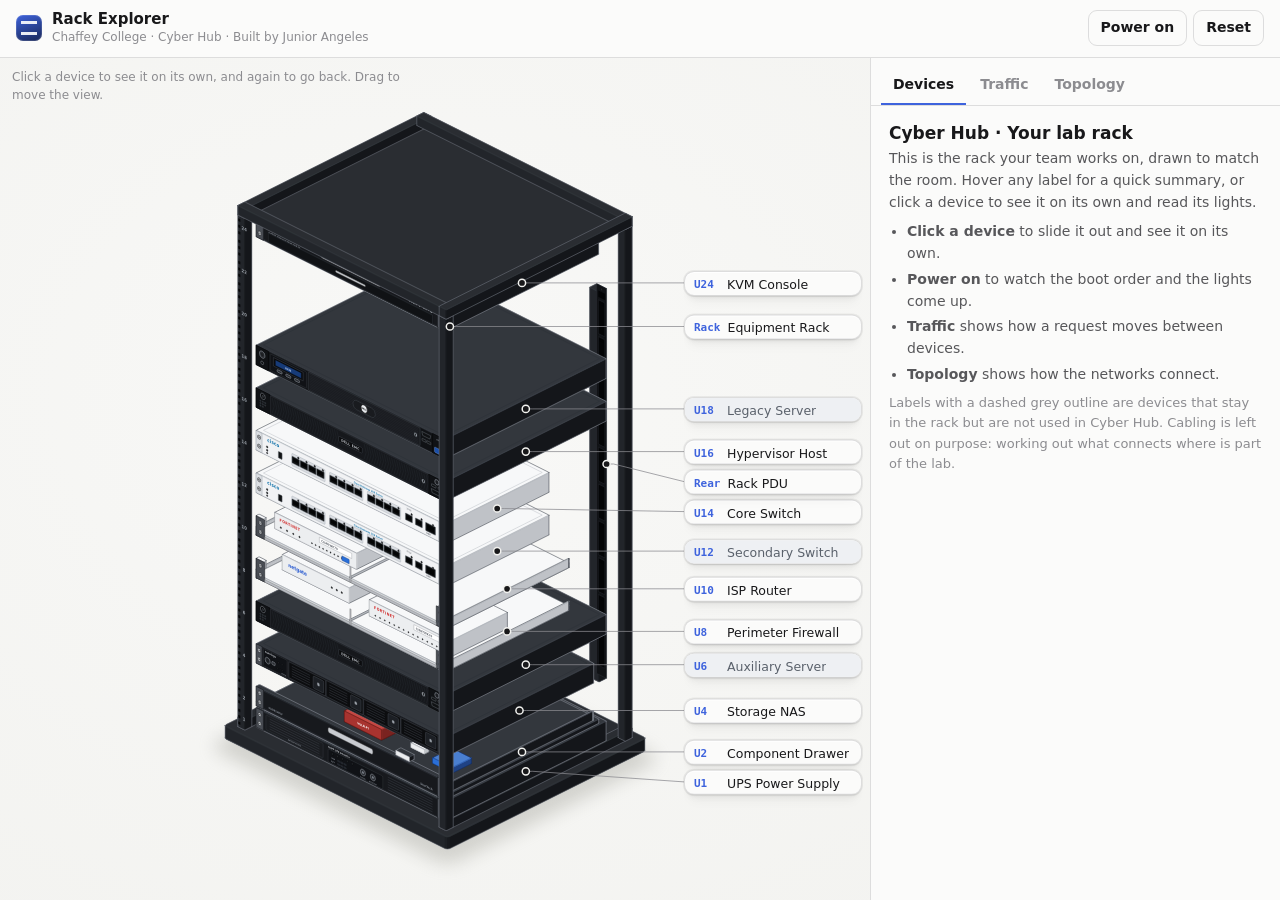
==== index.html @ 29cb26c7 "Match device fronts to the real models - PowerEdge R420: black chassis, 12th-gen Dell bezel over fou" ====
<!doctype html><html lang="en"><head><meta charset="utf-8"><meta name="viewport" content="width=device-width, initial-scale=1"><title>Rack Explorer</title><style>
.iso{
  --anatomy-page:#0b0b0b;--anatomy-card:#131313;--anatomy-text:#a3a3a3;--anatomy-strong:#e6e6e6;--anatomy-muted:#6e6e6e;
  --anatomy-paper:#131313;--anatomy-face:#1b1b1b;--anatomy-top:#1c1c1c;
  --anatomy-shade-0:#0f0f0f;--anatomy-shade-1:#121212;--anatomy-shade-2:#151515;--anatomy-shade-3:#181818;
  --anatomy-lit-top:#262626;--anatomy-lit-shade:#1d1d1d;
  --anatomy-hi:#d4d4d4;--anatomy-mid:#6a6a6a;--anatomy-lo:#3e3e3e;--anatomy-faint:#2a2a2a;--anatomy-lit:#ffffff;
  --anatomy-halo:#050505;--anatomy-halo-opacity:.9;--anatomy-dot:#e6e6e6;
  --anatomy-red:#ff6b6b;--anatomy-green:#6be0a0;--anatomy-blue:#6b9bff;
  --anatomy-weight:.6px;--anatomy-ease:cubic-bezier(.32,.72,0,1);
  --anatomy-mono:ui-monospace,"SF Mono",Menlo,Consolas,monospace;
  --anatomy-lift:inset 0 1px 0 0 #ffffff0a,inset 0 0 0 1px #ffffff06,0 0 0 1px #00000026,0 1px 1px -.5px #00000014,0 3px 3px -1.5px #00000014,0 6px 6px -3px #00000014,0 12px 12px -6px #00000014;
}
.iso[data-theme="light"]{
  --anatomy-page:#f2f2ef;--anatomy-card:#fbfbfa;--anatomy-text:#57575a;--anatomy-strong:#18181a;--anatomy-muted:#8c8c90;
  --anatomy-paper:#fbfbfa;--anatomy-face:#ffffff;--anatomy-top:#ffffff;
  --anatomy-shade-0:#dcdcd9;--anatomy-shade-1:#e5e5e2;--anatomy-shade-2:#ededea;--anatomy-shade-3:#f4f4f1;
  --anatomy-lit-top:#ffffff;--anatomy-lit-shade:#eeeeeb;
  --anatomy-hi:#26262a;--anatomy-mid:#8a8a8f;--anatomy-lo:#b4b4b8;--anatomy-faint:#d4d4d6;--anatomy-lit:#000000;
  --anatomy-halo:#8a8a80;--anatomy-halo-opacity:.32;--anatomy-dot:#3a3a3e;
  --anatomy-red:#e5484d;--anatomy-green:#30a46c;--anatomy-blue:#3e63dd;
  --anatomy-lift:inset 0 1px 0 0 #ffffff,0 0 0 1px #0000000f,0 1px 1px -.5px #0000000a,0 3px 3px -1.5px #0000000a,0 6px 6px -3px #0000000a,0 12px 12px -6px #0000000a;
}
.iso-svg{display:block;width:100%;height:auto;overflow:visible}
.iso-svg path,.iso-svg circle{vector-effect:non-scaling-stroke}
.iso-fill{fill:var(--anatomy-paper);stroke:none}
.iso-solid[data-lit]>.iso-fill{fill:var(--anatomy-face)}
.iso-shade,.iso-top{stroke:none}
.iso-shade[data-shade="0"]{fill:var(--anatomy-shade-0)}
.iso-shade[data-shade="1"]{fill:var(--anatomy-shade-1)}
.iso-shade[data-shade="2"]{fill:var(--anatomy-shade-2)}
.iso-shade[data-shade="3"]{fill:var(--anatomy-shade-3)}
.iso-top{fill:var(--anatomy-top)}
.iso-solid[data-lit]>.iso-top{fill:var(--anatomy-lit-top)}
.iso-solid[data-lit]>.iso-shade{fill:var(--anatomy-lit-shade)}
.iso-solid[data-seamless]>.iso-shade,.iso-solid[data-seamless]>.iso-top{stroke-width:.4;stroke-linejoin:round}
.iso-solid[data-seamless]>.iso-shade[data-shade="0"]{stroke:var(--anatomy-shade-0)}
.iso-solid[data-seamless]>.iso-shade[data-shade="1"]{stroke:var(--anatomy-shade-1)}
.iso-solid[data-seamless]>.iso-shade[data-shade="2"]{stroke:var(--anatomy-shade-2)}
.iso-solid[data-seamless]>.iso-shade[data-shade="3"]{stroke:var(--anatomy-shade-3)}
.iso-solid[data-seamless]>.iso-top{stroke:var(--anatomy-top)}
.iso-solid[data-seamless][data-lit]>.iso-top{stroke:var(--anatomy-lit-top)}
.iso-solid[data-seamless][data-lit]>.iso-shade{stroke:var(--anatomy-lit-shade)}
.iso-solid[data-lit]>.iso-edge{stroke:var(--anatomy-lit)}
.iso-halo{fill:var(--anatomy-halo);stroke:none;filter:blur(9px);opacity:var(--anatomy-halo-opacity);transform:translateY(3px)}
.iso-line{fill:none;stroke:var(--anatomy-lo);stroke-width:var(--anatomy-weight);stroke-linecap:round;stroke-linejoin:round}
.iso-line[data-tone="hi"]{stroke:var(--anatomy-hi)}
.iso-line[data-tone="mid"]{stroke:var(--anatomy-mid)}
.iso-line[data-tone="lo"]{stroke:var(--anatomy-lo)}
.iso-line[data-tone="faint"]{stroke:var(--anatomy-faint)}
.iso-line[data-tone="lit"]{stroke:var(--anatomy-lit)}
.iso-line[data-tone="red"]{stroke:var(--anatomy-red)}
.iso-line[data-tone="green"]{stroke:var(--anatomy-green)}
.iso-line[data-tone="blue"]{stroke:var(--anatomy-blue)}
.iso-line[data-dotted]{stroke-dasharray:.01 3.5;stroke-width:1}
.iso-line[data-dashed]{stroke-dasharray:3 3}
.iso-line[data-flow]{stroke-dasharray:2 6}
.iso-wire-end{fill:var(--anatomy-paper);stroke:var(--anatomy-lo);stroke-width:var(--anatomy-weight)}
.iso-wire[data-tone="hi"] .iso-wire-end{stroke:var(--anatomy-hi)}
.iso-wire[data-tone="mid"] .iso-wire-end{stroke:var(--anatomy-mid)}
.iso-wire[data-tone="faint"] .iso-wire-end{stroke:var(--anatomy-faint)}
.iso-wire[data-tone="lit"] .iso-wire-end{stroke:var(--anatomy-lit)}
.iso-dots circle{fill:var(--anatomy-dot);stroke:none;opacity:.32}
.iso-dots[data-tone="hi"] circle{opacity:.85}
.iso-dots[data-tone="mid"] circle{opacity:.45}
.iso-dots[data-tone="lo"] circle{opacity:.22}
.iso-dots[data-tone="faint"] circle{opacity:.12}
.iso-face-text{fill:var(--anatomy-mid);font-family:var(--anatomy-mono);letter-spacing:.04em}
.iso-face-text[data-tone="hi"]{fill:var(--anatomy-hi)}
.iso-face-text[data-tone="lo"]{fill:var(--anatomy-lo)}
.iso-face-text[data-tone="faint"]{fill:var(--anatomy-faint)}
.tb-body{fill:var(--anatomy-shade-2);stroke:none}
.tb-shine{fill:var(--anatomy-top);stroke:none}
.tb-shade{fill:var(--anatomy-shade-0);stroke:none}
.tb-ring{fill:none;stroke:var(--anatomy-lo);stroke-width:.45;stroke-linecap:butt;stroke-linejoin:round}
.tb-ring[data-tone="mid"]{stroke:var(--anatomy-mid)}
.tb-ring[data-tone="faint"]{stroke:var(--anatomy-faint)}
.tb-ring[data-tone="hi"]{stroke:var(--anatomy-hi)}
@keyframes iso-flow{to{stroke-dashoffset:-32}}
@keyframes iso-pulse{0%,100%{opacity:.18}12%{opacity:1}40%{opacity:.18}}
.iso-line[data-flow]{animation:iso-flow 1600ms linear infinite}
.iso-dots circle[data-pulse]{animation:iso-pulse 1600ms steps(1,end) infinite;animation-delay:var(--pulse-at,0ms)}
.iso-figure{margin:32px 0 36px}
.iso-plate{position:relative;padding:52px 24px;border-radius:0;background:var(--anatomy-card);box-shadow:0 0 0 1px var(--anatomy-mid);--anatomy-paper:var(--anatomy-card)}
.iso-plate-corners{position:absolute;inset:18px 20px;pointer-events:none}
.iso-plate-corner{position:absolute;color:var(--anatomy-muted);font-family:var(--anatomy-mono);font-size:10.5px;line-height:1;letter-spacing:.04em;white-space:nowrap}
.iso-plate-corner[data-corner="fig"]{top:0;left:0;color:var(--anatomy-text)}
.iso-plate-corner[data-corner="title"]{top:0;right:0;text-transform:uppercase;letter-spacing:.1em}
.iso-plate-corner[data-corner="hint"]{bottom:0;left:0;text-transform:uppercase;letter-spacing:.1em}
.iso-plate-corner[data-corner="readout"]{right:0;bottom:0;color:var(--anatomy-text);font-variant-numeric:tabular-nums}
.iso-plate .iso-svg{margin:0 auto}
.iso-legend{display:grid;gap:8px;margin-top:12px;color:var(--anatomy-muted);font-size:13px;line-height:1.55}
.iso-keys{display:flex;flex-wrap:wrap;gap:6px 18px}
.iso-key{display:inline-flex;align-items:center;gap:7px}
.iso-swatch{width:16px;height:10px;flex:none;overflow:visible}
.iso-swatch path{fill:none;stroke:var(--anatomy-hi);stroke-width:1;vector-effect:non-scaling-stroke;stroke-linejoin:round;stroke-linecap:round}
.iso-swatch[data-mark="raised"] path,.iso-swatch[data-mark="flat"] path{stroke:var(--anatomy-mid)}
.iso-swatch[data-mark="lit"] path{stroke:var(--anatomy-lit)}
.iso-swatch[data-mark="dim"] path{stroke:var(--anatomy-lo)}
.iso-swatch[data-mark="dotted"] path{stroke-dasharray:.01 3;stroke-width:1.4}
.iso-swatch[data-mark="dashed"] path{stroke-dasharray:3 2.5}
.iso-swatch[data-mark="red"] path{stroke:var(--anatomy-red)}
.iso-swatch[data-mark="green"] path{stroke:var(--anatomy-green)}
.iso-swatch[data-mark="blue"] path{stroke:var(--anatomy-blue)}
.iso-swatch-crease{stroke:var(--anatomy-lo)!important}
@media (max-width:560px){.iso-plate{padding:48px 12px 70px}.iso-plate-corner[data-corner="hint"]{bottom:18px}}
@media (prefers-reduced-motion:reduce){.iso-line[data-flow],.iso-dots circle[data-pulse]{animation:none}}
/* ---------- device palettes: real colours, independent of theme ---------- */
.pal-blk,.pal-nas,.pal-frame{--anatomy-paper:#1c1e22;--anatomy-face:#24272c;--anatomy-top:#33373d;--anatomy-shade-0:#14161a;--anatomy-shade-1:#181a1e;--anatomy-shade-2:#1d2024;--anatomy-shade-3:#22252a;--anatomy-hi:#8d939c;--anatomy-mid:#5d636c;--anatomy-lo:#3d424a;--anatomy-faint:#2d3238;--anatomy-halo:#000}
.pal-nas{--anatomy-paper:#1f2832;--anatomy-top:#34404d;--anatomy-shade-0:#161d25;--anatomy-shade-1:#1a222b;--anatomy-shade-2:#1f2832;--anatomy-shade-3:#242e39}
.pal-frame{--anatomy-paper:#16181b;--anatomy-top:#2a2d32;--anatomy-hi:#6f757e;--anatomy-mid:#4a4f57;--anatomy-lo:#32363c}
.pal-gry{--anatomy-paper:#8a8e94;--anatomy-face:#9a9ea4;--anatomy-top:#b6babf;--anatomy-shade-0:#6c7076;--anatomy-shade-1:#767a80;--anatomy-shade-2:#80848a;--anatomy-shade-3:#8a8e94;--anatomy-hi:#3b3f45;--anatomy-mid:#5a5e65;--anatomy-lo:#7a7e85;--anatomy-faint:#9a9ea4}
.pal-wht{--anatomy-paper:#e3e5e8;--anatomy-face:#f1f2f4;--anatomy-top:#f7f8f9;--anatomy-shade-0:#bfc2c7;--anatomy-shade-1:#c9ccd0;--anatomy-shade-2:#d4d7da;--anatomy-shade-3:#dde0e3;--anatomy-hi:#4b5058;--anatomy-mid:#7a7f87;--anatomy-lo:#a5a9b0;--anatomy-faint:#c6c9ce}
.pal-grn{--anatomy-paper:#2a7a52;--anatomy-top:#3d9a6a;--anatomy-shade-0:#1d5a3b;--anatomy-shade-1:#226646;--anatomy-shade-2:#277250;--anatomy-shade-3:#2a7a52;--anatomy-hi:#0f3a24;--anatomy-mid:#1d5a3b;--anatomy-lo:#2a7a52;--anatomy-faint:#2a7a52}
.pal-red{--anatomy-paper:#a8332f;--anatomy-top:#c44843;--anatomy-shade-0:#7a2320;--anatomy-shade-1:#8a2a26;--anatomy-shade-2:#9a302c;--anatomy-shade-3:#a8332f;--anatomy-hi:#40100e;--anatomy-mid:#6a1c19;--anatomy-lo:#a8332f;--anatomy-faint:#a8332f}
.pal-blue{--anatomy-paper:#2f5fb0;--anatomy-top:#4a7fd0;--anatomy-shade-0:#1f4285;--anatomy-shade-1:#244a94;--anatomy-shade-2:#2a55a4;--anatomy-shade-3:#2f5fb0;--anatomy-hi:#10285a;--anatomy-mid:#1f4285;--anatomy-lo:#2f5fb0;--anatomy-faint:#2f5fb0}

/* ---------- face-plane artwork ---------- */
.iso-svg rect,.iso-svg line,.iso-svg polygon,.iso-svg ellipse{vector-effect:non-scaling-stroke}
.f-ear{fill:#4a4e55;stroke:#0f1114;stroke-width:.5}
.f-ear-d{fill:#101215;stroke:#000;stroke-width:.4}
.f-screw{fill:#b8bcc2;stroke:#000;stroke-width:.4}
.f-slot{stroke:#222;stroke-width:.5}
.f-panel{fill:#17191d;stroke:#2c3036;stroke-width:.5}
.f-panel-d{fill:#101215;stroke:#2c3036;stroke-width:.5}
.f-chrome{fill:#c9ccd1;stroke:#555;stroke-width:.4}
.f-bezel{fill:#8c9096;stroke:#2c2f34;stroke-width:.5}
.f-bezel-b{fill:#15171a;stroke:#2c3036;stroke-width:.5}
.f-btn{fill:#2a2d32;stroke:#9aa0a8;stroke-width:.5}
.f-btn-in{fill:#7a808a;stroke:none}
.f-key{fill:#0a0b0d;stroke:#8e949c;stroke-width:.5}
.f-intel{fill:#1b4fa8;stroke:#9ab4e6;stroke-width:.3}
.f-dell{fill:#e8eaed;stroke:#111;stroke-width:.7}
.f-dell-t{fill:#0c0d0f;font-weight:700;font-family:Arial,sans-serif}
.f-dell-b{fill:#b8bcc3;font-weight:700;font-family:Arial,sans-serif;letter-spacing:.2px}
.f-port{fill:#101214;stroke:#6a7078;stroke-width:.45}
.f-sock{fill:#030405;stroke:none}
.f-socket{fill:#040506;stroke:#2b2f35;stroke-width:.4}
.f-grp{fill:none;stroke:#aeb2b8;stroke-width:.4}
.f-strip{fill:#0f1319;stroke:#2c3640;stroke-width:.4}
.f-vent{stroke:#3a3f46;stroke-width:.5}
.f-vent2{fill:#050709}
.f-carr{fill:#0c0d0f;stroke:#4a4f57;stroke-width:.4}
.f-latch{fill:#d9d2c4;stroke:#6a655b;stroke-width:.3}
.f-lcd{fill:#173b78;stroke:#000;stroke-width:.3}
.f-lcd-t{fill:#cfe0ff;font-family:ui-monospace,monospace}
.f-psu{fill:#181a1d;stroke:#555a62;stroke-width:.45}
.f-tab{fill:#e8861c;stroke:#6a3a08;stroke-width:.3}
.f-grill{fill:#0b0c0e;stroke:#30343a;stroke-width:.4}
.f-fan{fill:#08090b;stroke:#4a4f57;stroke-width:.5}
.f-lip{fill:#b9bcc2;stroke:#555;stroke-width:.3}
.f-void{fill:none;stroke:none}
.f-ctrl{fill:#101216;stroke:#3a3f46;stroke-width:.4}
.f-hole{fill:#050607;stroke:none}
.f-un{fill:#9aa0a8;font-weight:700;font-family:ui-monospace,monospace}
.f-w{fill:#eceef0;stroke:#9a9ea5;stroke-width:.4}
.f-label{fill:#fff;stroke:#7a7e85;stroke-width:.3}
.f-usb{fill:#2a6fd8;stroke:#0c2a63;stroke-width:.3}
.f-cab{fill:#2a6fd8;stroke:#0c2a63;stroke-width:.3}
.f-pi{fill:#2a7a52;stroke:#0f3a24;stroke-width:.4}
.f-pi-r{fill:#a8332f;stroke:#40100e;stroke-width:.4}
.ft{font-family:ui-sans-serif,system-ui,sans-serif;font-weight:600}
.f-tx{fill:#cfd3d9}.f-tx2{fill:#8a9099}.f-tx-w{fill:#fff}
.f-cisco{fill:#0b6fa8;font-weight:700;letter-spacing:.2px}
.f-cisco2{fill:#0b6fa8}
.f-fort{fill:#d02a2a;font-weight:800;letter-spacing:.3px}
.f-net{fill:#2a5bd0;font-weight:800}
.pal-wht .f-tx2{fill:#5e636b}

/* ---------- LEDs: states are set by the live script ---------- */
.led{fill:#25282c;stroke:#000;stroke-width:.25}
.led[data-s="g"]{fill:#3df08c}
.led[data-s="a"]{fill:#ffb020}
.led[data-s="b"]{fill:#55aaff}
.led[data-s="r"]{fill:#ff4a4a}
.led[data-s="w"]{fill:#f4f6fa}
.led[data-s]{stroke-width:.15}
.led[data-blink]{animation:blink .5s steps(2,jump-none) infinite}
.led[data-blink="slow"]{animation-duration:1.1s}
@keyframes blink{50%{opacity:.25}}

/* ---------- state glows ---------- */
.dev,.part{transition:filter .25s}
.dev[data-lit="use"]>*,.part[data-lit="use"]{filter:drop-shadow(0 0 5px var(--anatomy-blue))}
.dev[data-lit="hit"]>*,.part[data-lit="hit"]{filter:drop-shadow(0 0 6px var(--anatomy-red))}
.dev[data-lit="watch"]>*,.part[data-lit="watch"]{filter:drop-shadow(0 0 5px #ffb020)}
.dev[data-lit="safe"]>*,.part[data-lit="safe"]{filter:drop-shadow(0 0 5px var(--anatomy-green))}
.dev[data-lit="sel"]>*,.part[data-lit="sel"]{filter:drop-shadow(0 0 5px var(--anatomy-hi))}
.dev[data-dim],.part[data-dim]{opacity:.28}
.frame{transition:opacity .4s}
.exploded .frame{opacity:.3}
.part{cursor:pointer}
.port{cursor:zoom-in}
.dev{cursor:pointer}

/* ================= page layout ================= */
*{box-sizing:border-box}
html,body{height:100%}
body{margin:0;background:var(--anatomy-page);color:var(--anatomy-text);font:14px/1.55 ui-sans-serif,system-ui,-apple-system,"Segoe UI",Roboto,sans-serif;-webkit-font-smoothing:antialiased}
.iso{--line:color-mix(in srgb,var(--anatomy-text) 18%,transparent);--accent:var(--anatomy-blue)}
button{font:inherit;color:inherit;cursor:pointer}
.app{display:grid;grid-template-rows:auto 1fr;height:100vh;height:100dvh;min-height:0}
.bar{display:flex;flex-wrap:wrap;align-items:center;gap:10px 18px;padding:10px 16px;border-bottom:1px solid var(--line);background:var(--anatomy-card)}
.brand{display:flex;align-items:center;gap:10px;margin-right:auto}
.brand b{display:block;color:var(--anatomy-strong);font-size:15px;line-height:1.2}
.brand small{display:block;color:var(--anatomy-muted);font-size:12px}
.mark{width:26px;height:26px;border-radius:7px;background:linear-gradient(160deg,var(--accent),color-mix(in srgb,var(--accent) 40%,#000));box-shadow:inset 0 0 0 1px #ffffff22;position:relative}
.mark:after{content:"";position:absolute;inset:6px 5px;border-top:3px solid #fff;border-bottom:3px solid #fff;opacity:.9}
.seg{display:inline-flex;border:1px solid var(--line);border-radius:9px;overflow:hidden}
.seg button{border:0;background:transparent;padding:6px 14px;font-weight:600;color:var(--anatomy-text)}
.seg button[aria-pressed="true"]{background:var(--accent);color:#fff}
.acts{display:flex;flex-wrap:wrap;gap:6px}
.acts button,.btn{border:1px solid var(--line);background:transparent;border-radius:9px;padding:6px 12px;font-weight:600;color:var(--anatomy-strong);transition:background .15s,border-color .15s}
.acts button:hover,.btn:hover{background:color-mix(in srgb,var(--anatomy-text) 10%,transparent)}
.acts button[aria-pressed="true"]{border-color:var(--accent);background:color-mix(in srgb,var(--accent) 16%,transparent)}
#b-power[aria-pressed="true"]{border-color:var(--anatomy-green);background:color-mix(in srgb,var(--anatomy-green) 18%,transparent)}
.btn.primary{background:var(--accent);border-color:var(--accent);color:#fff}
.btn.ghost{border-style:dashed}
.btn:disabled{opacity:.4;cursor:default}
button:focus-visible{outline:2px solid var(--accent);outline-offset:2px}

.main{display:grid;grid-template-columns:minmax(0,1fr) 410px;min-height:0}
.stagewrap{position:relative;min-height:0;display:flex}
.stage{position:relative;flex:1;overflow:hidden;touch-action:none;cursor:grab;background:radial-gradient(120% 90% at 50% 40%,color-mix(in srgb,var(--anatomy-card) 70%,transparent),var(--anatomy-page))}
.stage:active{cursor:grabbing}
.stage>svg.view{position:absolute;inset:0;width:100%;height:100%}
.stage>svg[hidden]{display:none}
.links{position:absolute;inset:0;width:100%;height:100%;pointer-events:none;overflow:visible}
.lk{fill:none;stroke:var(--anatomy-mid);stroke-width:1;opacity:.75}
.lkd{fill:var(--anatomy-strong);stroke:var(--anatomy-page);stroke-width:1.5}
.lk.use,.lkd.use{stroke:var(--anatomy-blue);fill:var(--anatomy-blue)}
.lk.hit,.lkd.hit{stroke:var(--anatomy-red);fill:var(--anatomy-red)}
.lk.watch,.lkd.watch{stroke:#ffb020;fill:#ffb020}
.lk.sel,.lkd.sel{stroke:var(--accent);fill:var(--accent)}
.lk.use,.lk.hit,.lk.watch,.lk.sel{fill:none;stroke-width:1.6;opacity:1}
.hint{position:absolute;left:12px;top:10px;font-size:12px;color:var(--anatomy-muted);pointer-events:none;max-width:48%}

/* bubbles */
#bubbles{position:absolute;inset:0;pointer-events:none}
.bub{position:absolute;left:0;top:0;pointer-events:auto;background:var(--anatomy-card);border:1px solid var(--line);border-radius:10px;box-shadow:var(--anatomy-lift);overflow:hidden;z-index:2;transition:border-color .15s,opacity .2s;max-height:25px}
.bub:hover,.bub:focus-within{z-index:20;max-height:420px;border-color:var(--accent)}
.bub.dim{opacity:.4}
.bub[data-lit="use"]{border-color:var(--anatomy-blue)}.bub[data-lit="hit"]{border-color:var(--anatomy-red)}.bub[data-lit="watch"]{border-color:#ffb020}.bub[data-lit="sel"]{border-color:var(--accent)}
.tag{display:flex;align-items:center;gap:7px;width:100%;border:0;background:transparent;padding:4px 9px;text-align:left;font-size:12.5px;line-height:17px;color:var(--anatomy-strong);white-space:nowrap}
.tag b{font:700 11px/17px ui-monospace,Menlo,monospace;color:var(--accent);min-width:26px}
.tag span{overflow:hidden;text-overflow:ellipsis}
.more{padding:2px 11px 10px;font-size:12.5px;line-height:1.45;color:var(--anatomy-text)}
.more .mk{font-size:11.5px;color:var(--anatomy-muted);margin-bottom:4px}
.more p{margin:0 0 6px}.more .role{color:var(--anatomy-strong);font-weight:600}
.more ul{margin:0 0 6px;padding-left:16px}
.more .hint{position:static;color:var(--accent);font-weight:600;font-size:11.5px;max-width:none}

/* tooltip */
#tip{position:absolute;left:0;top:0;z-index:30;max-width:280px;pointer-events:none;background:var(--anatomy-strong);color:var(--anatomy-page);border-radius:9px;padding:7px 10px;font-size:12.5px;line-height:1.4;box-shadow:0 6px 20px #0006}
#tip b{display:block;margin-bottom:2px}#tip[hidden]{display:none}

/* flow lane */
.lane{position:absolute;left:14px;right:210px;bottom:34px;display:flex;justify-content:space-between;align-items:flex-start;padding:16px 26px 10px;border:1px solid var(--line);border-radius:12px;background:color-mix(in srgb,var(--anatomy-card) 92%,transparent);backdrop-filter:blur(6px);z-index:5}
.lane[hidden]{display:none}
.lane .track{position:absolute;top:23px;height:0;border-top:2px dashed var(--line)}
.hop{position:relative;display:flex;flex-direction:column;align-items:center;gap:6px;flex:1;min-width:0;text-align:center}
.hd{width:14px;height:14px;border-radius:50%;background:var(--anatomy-card);border:2px solid var(--anatomy-mid);z-index:1;transition:all .3s}
.hn{font-size:12px;font-weight:600;line-height:1.25;color:var(--anatomy-text)}
.hop.done .hd{border-color:var(--anatomy-blue);background:var(--anatomy-blue)}
.lane.bad .hop.done .hd{border-color:var(--anatomy-red);background:var(--anatomy-red)}
.hop.now .hn{color:var(--anatomy-strong)}
.hop.ext .hd{border-radius:3px;transform:rotate(45deg)}
.bead{position:absolute;top:16px;width:16px;height:16px;margin-left:-8px;left:0;border-radius:50%;background:#fff;box-shadow:0 0 0 3px var(--anatomy-blue),0 0 14px 4px var(--anatomy-blue);transition:left .9s cubic-bezier(.45,.05,.2,1);z-index:2;pointer-events:none}
.lane.bad .bead{box-shadow:0 0 0 3px var(--anatomy-red),0 0 14px 4px var(--anatomy-red)}
.lane{--bead-pad:0px}
.status{position:absolute;left:14px;bottom:10px;right:210px;font-size:12.5px;color:var(--anatomy-muted);white-space:nowrap;overflow:hidden;text-overflow:ellipsis;pointer-events:none}

/* panel */
.panel{display:flex;flex-direction:column;min-height:0;border-left:1px solid var(--line);background:var(--anatomy-card)}
.tabs{display:flex;gap:2px;padding:8px 10px 0;border-bottom:1px solid var(--line);overflow-x:auto;scrollbar-width:none}
.tabs button{border:0;background:transparent;padding:8px 12px;font-weight:600;color:var(--anatomy-muted);border-bottom:2px solid transparent;white-space:nowrap}
.tabs button[aria-selected="true"]{color:var(--anatomy-strong);border-bottom-color:var(--accent)}
.pane{flex:1;min-height:0;overflow:auto;padding:16px 18px 28px}
.pane[hidden]{display:none}
.pane h3{margin:0 0 4px;font-size:17px;line-height:1.3;color:var(--anatomy-strong)}
.pane h4{margin:16px 0 4px;font-size:11.5px;letter-spacing:.07em;text-transform:uppercase;color:var(--anatomy-muted)}
.pane p{margin:0 0 8px}.pane ul,.pane ol{margin:0 0 8px;padding-left:18px}.pane li{margin:2px 0}
.mk{font-size:12.5px;color:var(--anatomy-muted)}
.u{font:700 11.5px ui-monospace,Menlo,monospace;color:var(--accent);letter-spacing:.05em}
.role{color:var(--anatomy-strong);font-weight:600}
.note{color:var(--anatomy-muted);font-size:13px}
.dhead{display:flex;justify-content:space-between;gap:12px;align-items:flex-start;margin-bottom:6px}
.st{font-size:11.5px;font-weight:700;padding:3px 9px;border-radius:99px;border:1px solid var(--line);white-space:nowrap}
.st[data-st="on"]{color:var(--anatomy-green);border-color:var(--anatomy-green)}.st[data-st="boot"]{color:#ffb020;border-color:#ffb020}
.btns{display:flex;flex-wrap:wrap;gap:8px;margin:10px 0}
.chips{display:flex;flex-wrap:wrap;gap:6px}
.chip{border:1px solid var(--line);background:transparent;border-radius:99px;padding:4px 11px;font-size:12.5px;font-weight:600;color:var(--anatomy-strong)}
.chip:hover{border-color:var(--accent)}
.how li{margin:4px 0}
.leg{list-style:none;padding:0}.leg li{padding:3px 0;border-bottom:1px solid var(--line)}.leg b{color:var(--anatomy-strong)}
.plist,.grp{display:flex;flex-direction:column;gap:4px}
.prow,.grow{display:flex;justify-content:space-between;align-items:center;gap:10px;width:100%;text-align:left;border:1px solid var(--line);background:transparent;border-radius:8px;padding:6px 10px;font-size:13px}
.prow:hover,.grow:hover{border-color:var(--accent)}
.prow .pa{font-size:11.5px;font-weight:700;color:var(--accent);white-space:nowrap}
.prow[aria-pressed="true"]{background:color-mix(in srgb,var(--accent) 14%,transparent);border-color:var(--accent)}
.grow{border:0;border-bottom:1px solid var(--line);border-radius:0;padding:8px 2px;color:var(--anatomy-strong);font-weight:600;margin-top:12px}
.grow span{font-weight:400;color:var(--anatomy-muted);font-size:12px}
.grow b{color:var(--accent);font-family:ui-monospace,monospace;font-size:12px;margin-right:6px}
.grp .prow{margin-left:10px;width:calc(100% - 10px)}
#q{width:100%;padding:8px 11px;border:1px solid var(--line);border-radius:9px;background:var(--anatomy-page);color:var(--anatomy-strong);font:inherit}
.list{display:flex;flex-direction:column;gap:8px}
.card{display:flex;flex-direction:column;gap:2px;text-align:left;border:1px solid var(--line);background:transparent;border-radius:11px;padding:10px 13px}
.card:hover{border-color:var(--accent)}
.card b{color:var(--anatomy-strong)}.card span{font-size:12.5px;color:var(--anatomy-muted)}
.card i{font-style:normal;font-size:10.5px;font-weight:800;letter-spacing:.08em;text-transform:uppercase;color:var(--anatomy-red)}
.card.outage i{color:#ffb020}
.stepn{font-size:11.5px;font-weight:700;letter-spacing:.06em;text-transform:uppercase;color:var(--accent);margin-bottom:4px}
.stept{font-size:14.5px;color:var(--anatomy-strong);line-height:1.55}
.why{color:var(--anatomy-muted)}
.layer,.goal{font-size:12.5px;color:var(--anatomy-muted);margin-bottom:10px}
.aff{margin:12px 0;display:flex;flex-direction:column;gap:5px;font-size:13px}
.dot{display:inline-block;width:9px;height:9px;border-radius:50%;margin-right:6px}.dot.r{background:var(--anatomy-red)}.dot.a{background:#ffb020}
.def{margin-top:10px;padding:10px 13px;border:1px solid var(--anatomy-green);border-radius:10px;background:color-mix(in srgb,var(--anatomy-green) 9%,transparent)}
.def h4{margin-top:0;color:var(--anatomy-green)}
.def[hidden]{display:none}
.toc{color:var(--anatomy-muted);font-size:13px}
.opts{display:flex;flex-direction:column;gap:8px;margin:10px 0}
.opt{text-align:left;border:1px solid var(--line);background:transparent;border-radius:10px;padding:9px 12px;font-size:13.5px;line-height:1.45}
.opt:hover:not(:disabled){border-color:var(--accent)}
.opt.right{border-color:var(--anatomy-green);background:color-mix(in srgb,var(--anatomy-green) 14%,transparent)}
.opt.wrong{border-color:var(--anatomy-red);background:color-mix(in srgb,var(--anatomy-red) 14%,transparent)}
.fb{padding:10px 13px;border-radius:10px;margin:10px 0;border:1px solid var(--line)}.fb.ok{border-color:var(--anatomy-green)}.fb.no{border-color:var(--anatomy-red)}
.qt{font-size:16px!important}

@media (max-width:900px){
  .app{height:auto;min-height:100dvh;display:block}
  .main{display:block}
  .stagewrap{height:70vh;height:70svh;min-height:420px}
  .panel{border-left:0;border-top:1px solid var(--line)}
  .pane{overflow:visible}
  .lane{right:12px;bottom:34px;padding:16px 14px 8px}.status{right:12px}
  .hn{font-size:11px}
  .bar{padding:8px 12px}.brand small{display:none}
}
@media (max-width:560px){.hint{display:none}.tag{font-size:11.5px;padding:3px 6px;gap:5px}.tag b{min-width:22px;font-size:10px}}
@media (prefers-reduced-motion:reduce){*{animation:none!important;transition:none!important}}

[hidden]{display:none!important}
.st[data-st="unused"]{opacity:.8}
.credit{margin-top:14px;font-size:12px;opacity:.75}

/* isolation */
.dev,.part{transition:opacity .45s ease}
.dev[data-away],.part[data-away]{opacity:.06;pointer-events:none}
.bub.away{display:none!important}
/* not used: normal device, clear label */
.bub .tag .nu,.chip .nu{display:inline-block;margin-left:6px;padding:0 5px;border-radius:3px;background:#e7e9ec;color:#5a616b;font-size:10px;font-weight:700;letter-spacing:.03em;text-transform:uppercase;vertical-align:1px}
.parts-info{padding-left:18px}.parts-info li{margin-bottom:6px}
/* topology */
.topo{position:absolute;inset:0;background:#f7f8fa;z-index:6;display:flex;align-items:center;justify-content:center;padding:12px}
.topo svg{width:100%;height:100%;max-width:980px}
.topo .node{cursor:pointer}
.topo .node rect{fill:#fff;stroke:#c3c9d1;stroke-width:1.2;transition:stroke .2s,stroke-width .2s}
.topo .node:hover rect,.topo .node:focus rect{stroke:#2f5fb0;stroke-width:2}
.topo .node.on rect{stroke:#2f5fb0;stroke-width:2.6}
.topo .node:focus{outline:none}
.topo .nt{font:700 13px/1 system-ui,sans-serif;fill:#1e2530}
.topo .na{font:12px/1 ui-monospace,Menlo,Consolas,monospace;fill:#4b5563}
.topo .zone rect{stroke-width:1.2;stroke-dasharray:5 4}
.topo .zl{font:700 12px/1 system-ui,sans-serif}
.topo .zs{font:12px/1 ui-monospace,Menlo,Consolas,monospace}
.topo .lk{stroke:#7a828d;stroke-width:2;fill:none}
.topo .lk.wifi{stroke-dasharray:3 5}
.topo .ll{font:11px/1 ui-monospace,Menlo,Consolas,monospace;fill:#5a616b}
.bub.unused .tag{background:#eef0f3;border-style:dashed}
.bub.unused .tag span{color:#5a616b}
.isolating .frame,.isolating > g:not(.dev):not(.part){transition:opacity .45s ease;opacity:.06}

.topo .lkh{stroke:transparent;stroke-width:16;fill:none}
.topo svg[data-mode="policies"] .link{cursor:pointer}
.topo svg[data-mode="policies"] .lk{stroke:#2f5fb0}
.topo .link.on .lk{stroke:#2f5fb0;stroke-width:4}
.topo .node.ok rect{stroke:#1d7a4a;stroke-width:2.6;fill:#ecf7f0}
.topo .node.bad rect{stroke:#b42318;stroke-width:3;fill:#fdeeee}
.tmodes{display:flex;flex-wrap:wrap;gap:6px;margin:4px 0 14px}
.tmodes .btn{padding:6px 10px;font-size:13px}
.fault{border-left:4px solid #b42318;padding-left:10px}
.pagebar{background:#edf3fc;border:1px solid #c8d8f2;border-radius:8px;padding:10px 12px;margin-bottom:14px;display:flex;flex-direction:column;gap:2px}
.pagebar span{font-size:13px;color:#4b5563}
.bub.dim:hover,.bub.dim:focus-within{max-height:25px}
.bub:hover,.bub:focus-within{opacity:1}
/* white Cisco switch fronts */
.f-panel.f-white{fill:#f1f2f4;stroke:#b9bec5}
.f-ear.f-white-ear{fill:#dcdfe3;stroke:#9aa0a8}
.f-grp.f-white-grp{fill:#d9dce1;stroke:#a5abb3}
/* real-model detail: Dell bezels, NAS trays, UPS panel */
.f-bz14{fill:#16181c;stroke:#3a3f47;stroke-width:.45}
.f-bz14-l{stroke:#2b2f36;stroke-width:.35}
.f-badge{fill:#0b0c0e;stroke:#565c66;stroke-width:.3}
.f-bz12{fill:#191b1f;stroke:#454a52;stroke-width:.45}
.f-bz12-l{stroke:#2a2d33;stroke-width:.4}
.f-lock{fill:#9aa0a8;stroke:#2a2d32;stroke-width:.3}
.f-icon{fill:#2a2e34;stroke:#4c525a;stroke-width:.2}
.f-handle{fill:#1c1f24;stroke:#5a6068;stroke-width:.35}
.f-door{fill:#1a1c20;stroke:#3a3f46;stroke-width:.4}
.f-meter{fill:#22262c;stroke:#3e444c;stroke-width:.2}
</style></head><body class="iso" data-theme="light"><div class="app">
<header class="bar">
 <div class="brand"><span class="mark" aria-hidden="true"></span><div><b>Rack Explorer</b><small>Chaffey College · Cyber Hub · Built by Junior Angeles</small></div></div>
 <div class="seg" role="group" aria-label="View" hidden><button data-view="front" aria-pressed="true">Front</button><button data-view="rear" aria-pressed="false">Rear</button></div>
 <div class="acts">
  <button id="b-power" aria-pressed="false"><span class="lbl">Power on</span></button>
  <button id="b-explode" aria-pressed="false" hidden><span class="lbl">Take apart</span></button>
  <button id="b-labels" aria-pressed="true" hidden>Labels</button>
  <button id="b-follow" aria-pressed="true" hidden>Auto camera</button>
  <button id="b-reset">Reset</button>
  <button id="b-theme" hidden><span class="lbl">Light</span></button>
 </div>
</header>
<main class="main">
 <section class="stagewrap">
  <div id="stage" class="stage">
   <svg id="svg-front" preserveAspectRatio="xMidYMid meet" xmlns="http://www.w3.org/2000/svg" class="iso-svg view view-front" viewBox="0 0 700 820" role="img" aria-label="Server rack, front view"><path class="iso-halo" d="M134.7 667.2L135 665.8L135.7 664.5L137 663.3L138.7 662.3L328.1 567.6L330.2 566.7L332.6 566.1L335.2 565.7L337.9 565.6L340.5 565.7L343.1 566.1L345.5 566.7L347.6 567.6L561.3 674.4L563 675.5L564.3 676.7L565 678L565.3 679.3L565.3 680.8L565 682.1L564.3 683.4L563 684.6L561.3 685.6L371.9 780.4L369.8 781.2L367.4 781.8L364.8 782.2L362.1 782.4L359.5 782.2L356.9 781.8L354.5 781.2L352.4 780.4L138.7 673.5L137 672.5L135.7 671.3L135 670L134.7 668.6Z"/><g class="pal-frame"><g class="iso-solid"><path class="iso-fill" d="M331.8 577.7L332.1 576.9L332.7 576.2L333.6 575.6L334.9 575.1L336.3 574.8L337.9 574.7L339.4 574.8L340.9 575.1L342.1 575.6L343.1 576.2L343.7 576.9L343.9 577.7L343.9 583.6L343.7 584.4L343.1 585.1L342.1 585.8L340.9 586.2L339.4 586.5L337.9 586.7L336.3 586.5L334.9 586.2L333.6 585.8L332.7 585.1L332.1 584.4L331.8 583.6Z"/><path class="iso-shade" data-shade="0" d="M342.1 585.8L340.9 586.2L340.9 580.3L342.1 579.8ZM343.9 583.6L343.7 584.4L343.7 578.5L343.9 577.7ZM343.7 584.4L343.1 585.1L343.1 579.2L343.7 578.5ZM343.1 585.1L342.1 585.8L342.1 579.8L343.1 579.2Z"/><path class="iso-shade" data-shade="1" d="M340.9 586.2L339.4 586.5L339.4 580.6L340.9 580.3ZM339.4 586.5L337.9 586.7L337.9 580.7L339.4 580.6Z"/><path class="iso-shade" data-shade="2" d="M337.9 586.7L336.3 586.5L336.3 580.6L337.9 580.7ZM336.3 586.5L334.9 586.2L334.9 580.3L336.3 580.6Z"/><path class="iso-shade" data-shade="3" d="M334.9 586.2L333.6 585.8L333.6 579.8L334.9 580.3ZM333.6 585.8L332.7 585.1L332.7 579.2L333.6 579.8ZM332.7 585.1L332.1 584.4L332.1 578.5L332.7 579.2ZM332.1 584.4L331.8 583.6L331.8 577.7L332.1 578.5Z"/><path class="iso-top" d="M342.1 579.8L340.9 580.3L339.4 580.6L337.9 580.7L336.3 580.6L334.9 580.3L333.6 579.8L332.7 579.2L332.1 578.5L331.8 577.7L332.1 576.9L332.7 576.2L333.6 575.6L334.9 575.1L336.3 574.8L337.9 574.7L339.4 574.8L340.9 575.1L342.1 575.6L343.1 576.2L343.7 576.9L343.9 577.7L343.7 578.5L343.1 579.2Z"/><path class="iso-line iso-crease" data-tone="lo" d="M343.9 577.7L343.7 578.5L343.1 579.2L342.1 579.8L340.9 580.3L339.4 580.6L337.9 580.7L336.3 580.6L334.9 580.3L333.6 579.8L332.7 579.2L332.1 578.5L331.8 577.7"/><path class="iso-line iso-bevel" data-tone="lo" d="M343.9 577.7L343.2 578.4L342.6 579.1L341.7 579.6L340.6 580.1L339.3 580.4L337.9 580.4L336.4 580.4L335.1 580.1L334 579.6L333.1 579.1L332.5 578.4L331.8 577.7"/><path class="iso-line iso-edge" data-tone="mid" d="M331.8 577.7L332.1 576.9L332.7 576.2L333.6 575.6L334.9 575.1L336.3 574.8L337.9 574.7L339.4 574.8L340.9 575.1L342.1 575.6L343.1 576.2L343.7 576.9L343.9 577.7M343.9 583.6L343.7 584.4L343.1 585.1L342.1 585.8L340.9 586.2L339.4 586.5L337.9 586.7L336.3 586.5L334.9 586.2L333.6 585.8L332.7 585.1L332.1 584.4L331.8 583.6M331.8 577.7L331.8 583.6M343.9 577.7L343.9 583.6"/></g></g><g class="pal-frame"><g class="iso-solid"><path class="iso-fill" d="M161.8 662.7L162.1 661.9L162.7 661.2L163.6 660.6L164.9 660.1L166.3 659.8L167.9 659.7L169.4 659.8L170.9 660.1L172.1 660.6L173.1 661.2L173.7 661.9L173.9 662.7L173.9 668.6L173.7 669.4L173.1 670.1L172.1 670.8L170.9 671.2L169.4 671.5L167.9 671.6L166.3 671.5L164.9 671.2L163.6 670.8L162.7 670.1L162.1 669.4L161.8 668.6Z"/><path class="iso-shade" data-shade="0" d="M172.1 670.8L170.9 671.2L170.9 665.3L172.1 664.8ZM173.9 668.6L173.7 669.4L173.7 663.5L173.9 662.7ZM173.7 669.4L173.1 670.1L173.1 664.2L173.7 663.5ZM173.1 670.1L172.1 670.8L172.1 664.8L173.1 664.2Z"/><path class="iso-shade" data-shade="1" d="M170.9 671.2L169.4 671.5L169.4 665.6L170.9 665.3ZM169.4 671.5L167.9 671.6L167.9 665.7L169.4 665.6Z"/><path class="iso-shade" data-shade="2" d="M167.9 671.6L166.3 671.5L166.3 665.6L167.9 665.7ZM166.3 671.5L164.9 671.2L164.9 665.3L166.3 665.6Z"/><path class="iso-shade" data-shade="3" d="M164.9 671.2L163.6 670.8L163.6 664.8L164.9 665.3ZM163.6 670.8L162.7 670.1L162.7 664.2L163.6 664.8ZM162.7 670.1L162.1 669.4L162.1 663.5L162.7 664.2ZM162.1 669.4L161.8 668.6L161.8 662.7L162.1 663.5Z"/><path class="iso-top" d="M172.1 664.8L170.9 665.3L169.4 665.6L167.9 665.7L166.3 665.6L164.9 665.3L163.6 664.8L162.7 664.2L162.1 663.5L161.8 662.7L162.1 661.9L162.7 661.2L163.6 660.6L164.9 660.1L166.3 659.8L167.9 659.7L169.4 659.8L170.9 660.1L172.1 660.6L173.1 661.2L173.7 661.9L173.9 662.7L173.7 663.5L173.1 664.2Z"/><path class="iso-line iso-crease" data-tone="lo" d="M173.9 662.7L173.7 663.5L173.1 664.2L172.1 664.8L170.9 665.3L169.4 665.6L167.9 665.7L166.3 665.6L164.9 665.3L163.6 664.8L162.7 664.2L162.1 663.5L161.8 662.7"/><path class="iso-line iso-bevel" data-tone="lo" d="M173.9 662.7L173.2 663.4L172.6 664.1L171.7 664.6L170.6 665.1L169.3 665.3L167.9 665.4L166.4 665.3L165.1 665.1L164 664.6L163.1 664.1L162.6 663.4L161.8 662.7"/><path class="iso-line iso-edge" data-tone="mid" d="M161.8 662.7L162.1 661.9L162.7 661.2L163.6 660.6L164.9 660.1L166.3 659.8L167.9 659.7L169.4 659.8L170.9 660.1L172.1 660.6L173.1 661.2L173.7 661.9L173.9 662.7M173.9 668.6L173.7 669.4L173.1 670.1L172.1 670.8L170.9 671.2L169.4 671.5L167.9 671.6L166.3 671.5L164.9 671.2L163.6 670.8L162.7 670.1L162.1 669.4L161.8 668.6M161.8 662.7L161.8 668.6M173.9 662.7L173.9 668.6"/></g></g><g class="pal-frame"><g class="iso-solid"><path class="iso-fill" d="M526.1 674.8L526.3 674.1L526.9 673.3L527.9 672.7L529.1 672.2L530.6 671.9L532.1 671.8L533.7 671.9L535.1 672.2L536.4 672.7L537.3 673.3L537.9 674.1L538.2 674.8L538.2 680.8L537.9 681.6L537.3 682.3L536.4 682.9L535.1 683.4L533.7 683.7L532.1 683.8L530.6 683.7L529.1 683.4L527.9 682.9L526.9 682.3L526.3 681.6L526.1 680.8Z"/><path class="iso-shade" data-shade="0" d="M536.4 682.9L535.1 683.4L535.1 677.4L536.4 677ZM538.2 680.8L537.9 681.6L537.9 675.6L538.2 674.8ZM537.9 681.6L537.3 682.3L537.3 676.3L537.9 675.6ZM537.3 682.3L536.4 682.9L536.4 677L537.3 676.3Z"/><path class="iso-shade" data-shade="1" d="M535.1 683.4L533.7 683.7L533.7 677.7L535.1 677.4ZM533.7 683.7L532.1 683.8L532.1 677.8L533.7 677.7Z"/><path class="iso-shade" data-shade="2" d="M532.1 683.8L530.6 683.7L530.6 677.7L532.1 677.8ZM530.6 683.7L529.1 683.4L529.1 677.4L530.6 677.7Z"/><path class="iso-shade" data-shade="3" d="M529.1 683.4L527.9 682.9L527.9 677L529.1 677.4ZM527.9 682.9L526.9 682.3L526.9 676.3L527.9 677ZM526.9 682.3L526.3 681.6L526.3 675.6L526.9 676.3ZM526.3 681.6L526.1 680.8L526.1 674.8L526.3 675.6Z"/><path class="iso-top" d="M536.4 677L535.1 677.4L533.7 677.7L532.1 677.8L530.6 677.7L529.1 677.4L527.9 677L526.9 676.3L526.3 675.6L526.1 674.8L526.3 674.1L526.9 673.3L527.9 672.7L529.1 672.2L530.6 671.9L532.1 671.8L533.7 671.9L535.1 672.2L536.4 672.7L537.3 673.3L537.9 674.1L538.2 674.8L537.9 675.6L537.3 676.3Z"/><path class="iso-line iso-crease" data-tone="lo" d="M538.2 674.8L537.9 675.6L537.3 676.3L536.4 677L535.1 677.4L533.7 677.7L532.1 677.8L530.6 677.7L529.1 677.4L527.9 677L526.9 676.3L526.3 675.6L526.1 674.8"/><path class="iso-line iso-bevel" data-tone="lo" d="M538.2 674.8L537.4 675.5L536.9 676.2L536 676.8L534.9 677.2L533.6 677.5L532.1 677.6L530.7 677.5L529.4 677.2L528.3 676.8L527.4 676.2L526.8 675.5L526.1 674.8"/><path class="iso-line iso-edge" data-tone="mid" d="M526.1 674.8L526.3 674.1L526.9 673.3L527.9 672.7L529.1 672.2L530.6 671.9L532.1 671.8L533.7 671.9L535.1 672.2L536.4 672.7L537.3 673.3L537.9 674.1L538.2 674.8M538.2 680.8L537.9 681.6L537.3 682.3L536.4 682.9L535.1 683.4L533.7 683.7L532.1 683.8L530.6 683.7L529.1 683.4L527.9 682.9L526.9 682.3L526.3 681.6L526.1 680.8M526.1 674.8L526.1 680.8M538.2 674.8L538.2 680.8"/></g></g><g class="pal-frame"><g class="iso-solid"><path class="iso-fill" d="M356.1 759.8L356.3 759.1L356.9 758.3L357.9 757.7L359.1 757.2L360.6 756.9L362.1 756.8L363.7 756.9L365.1 757.2L366.4 757.7L367.3 758.3L367.9 759.1L368.2 759.8L368.2 765.8L367.9 766.6L367.3 767.3L366.4 767.9L365.1 768.4L363.7 768.7L362.1 768.8L360.6 768.7L359.1 768.4L357.9 767.9L356.9 767.3L356.3 766.6L356.1 765.8Z"/><path class="iso-shade" data-shade="0" d="M366.4 767.9L365.1 768.4L365.1 762.4L366.4 762ZM368.2 765.8L367.9 766.6L367.9 760.6L368.2 759.8ZM367.9 766.6L367.3 767.3L367.3 761.3L367.9 760.6ZM367.3 767.3L366.4 767.9L366.4 762L367.3 761.3Z"/><path class="iso-shade" data-shade="1" d="M365.1 768.4L363.7 768.7L363.7 762.7L365.1 762.4ZM363.7 768.7L362.1 768.8L362.1 762.8L363.7 762.7Z"/><path class="iso-shade" data-shade="2" d="M362.1 768.8L360.6 768.7L360.6 762.7L362.1 762.8ZM360.6 768.7L359.1 768.4L359.1 762.4L360.6 762.7Z"/><path class="iso-shade" data-shade="3" d="M359.1 768.4L357.9 767.9L357.9 762L359.1 762.4ZM357.9 767.9L356.9 767.3L356.9 761.3L357.9 762ZM356.9 767.3L356.3 766.6L356.3 760.6L356.9 761.3ZM356.3 766.6L356.1 765.8L356.1 759.8L356.3 760.6Z"/><path class="iso-top" d="M366.4 762L365.1 762.4L363.7 762.7L362.1 762.8L360.6 762.7L359.1 762.4L357.9 762L356.9 761.3L356.3 760.6L356.1 759.8L356.3 759.1L356.9 758.3L357.9 757.7L359.1 757.2L360.6 756.9L362.1 756.8L363.7 756.9L365.1 757.2L366.4 757.7L367.3 758.3L367.9 759.1L368.2 759.8L367.9 760.6L367.3 761.3Z"/><path class="iso-line iso-crease" data-tone="lo" d="M368.2 759.8L367.9 760.6L367.3 761.3L366.4 762L365.1 762.4L363.7 762.7L362.1 762.8L360.6 762.7L359.1 762.4L357.9 762L356.9 761.3L356.3 760.6L356.1 759.8"/><path class="iso-line iso-bevel" data-tone="lo" d="M368.2 759.8L367.5 760.5L366.9 761.2L366 761.8L364.9 762.2L363.6 762.5L362.1 762.6L360.7 762.5L359.4 762.2L358.3 761.8L357.4 761.2L356.8 760.5L356.1 759.8"/><path class="iso-line iso-edge" data-tone="mid" d="M356.1 759.8L356.3 759.1L356.9 758.3L357.9 757.7L359.1 757.2L360.6 756.9L362.1 756.8L363.7 756.9L365.1 757.2L366.4 757.7L367.3 758.3L367.9 759.1L368.2 759.8M368.2 765.8L367.9 766.6L367.3 767.3L366.4 767.9L365.1 768.4L363.7 768.7L362.1 768.8L360.6 768.7L359.1 768.4L357.9 767.9L356.9 767.3L356.3 766.6L356.1 765.8M356.1 759.8L356.1 765.8M368.2 759.8L368.2 765.8"/></g></g><g class="pal-frame"><g class="iso-solid"><path class="iso-fill" d="M145 650.8L146 649.6L335.4 554.9L337.9 554.4L340.3 554.9L554 661.7L555 662.9L555 674.8L554 676.1L364.6 770.8L362.1 771.3L359.7 770.8L146 663.9L145 662.7Z"/><path class="iso-shade" data-shade="0" d="M555 674.8L554 676.1L554 664.2L555 662.9ZM554 676.1L364.6 770.8L364.6 758.9L554 664.2Z"/><path class="iso-shade" data-shade="1" d="M364.6 770.8L362.1 771.3L362.1 759.4L364.6 758.9Z"/><path class="iso-shade" data-shade="2" d="M362.1 771.3L359.7 770.8L359.7 758.9L362.1 759.4Z"/><path class="iso-shade" data-shade="3" d="M359.7 770.8L146 663.9L146 652L359.7 758.9ZM146 663.9L145 662.7L145 650.8L146 652Z"/><path class="iso-top" d="M554 661.7L555 662.9L554 664.2L364.6 758.9L362.1 759.4L359.7 758.9L146 652L145 650.8L146 649.6L335.4 554.9L337.9 554.4L340.3 554.9Z"/><path class="iso-line iso-crease" data-tone="lo" d="M555 662.9L554 664.2L364.6 758.9L362.1 759.4L359.7 758.9L146 652L145 650.8"/><path class="iso-line iso-bevel" data-tone="lo" d="M555 662.9L552.9 663.8L363.8 758.3L362.1 758.7L360.5 758.3L147.1 651.6L145 650.8"/><path class="iso-line iso-edge" data-tone="hi" d="M145 650.8L146 649.6L335.4 554.9L337.9 554.4L340.3 554.9L554 661.7L555 662.9M555 674.8L554 676.1L364.6 770.8L362.1 771.3L359.7 770.8L146 663.9L145 662.7M555 662.9L555 674.8M145 650.8L145 662.7"/></g></g><g class="pal-frame"><g class="iso-solid"><path class="iso-fill" d="M157.4 642.5L157.7 642.1L338.3 551.8L339.1 551.6L339.8 551.8L345.6 554.7L345.9 555.1L345.9 564L345.6 564.3L164.9 654.7L164.2 654.8L163.5 654.7L157.7 651.8L157.4 651.4Z"/><path class="iso-shade" data-shade="0" d="M345.9 564L345.6 564.3L345.6 555.4L345.9 555.1ZM345.6 564.3L164.9 654.7L164.9 645.8L345.6 555.4Z"/><path class="iso-shade" data-shade="1" d="M164.9 654.7L164.2 654.8L164.2 645.9L164.9 645.8Z"/><path class="iso-shade" data-shade="2" d="M164.2 654.8L163.5 654.7L163.5 645.8L164.2 645.9Z"/><path class="iso-shade" data-shade="3" d="M163.5 654.7L157.7 651.8L157.7 642.8L163.5 645.8ZM157.7 651.8L157.4 651.4L157.4 642.5L157.7 642.8Z"/><path class="iso-top" d="M345.6 554.7L345.9 555.1L345.6 555.4L164.9 645.8L164.2 645.9L163.5 645.8L157.7 642.8L157.4 642.5L157.7 642.1L338.3 551.8L339.1 551.6L339.8 551.8Z"/><path class="iso-line iso-crease" data-tone="lo" d="M345.9 555.1L345.6 555.4L164.9 645.8L164.2 645.9L163.5 645.8L157.7 642.8L157.4 642.5"/><path class="iso-line iso-bevel" data-tone="lo" d="M345.9 555.1L345.1 555.2L164.6 645.5L164.2 645.6L163.9 645.5L158.2 642.7L157.4 642.5"/><path class="iso-line iso-edge" data-tone="hi" d="M157.4 642.5L157.7 642.1L338.3 551.8L339.1 551.6L339.8 551.8L345.6 554.7L345.9 555.1M345.9 564L345.6 564.3L164.9 654.7L164.2 654.8L163.5 654.7L157.7 651.8L157.4 651.4M345.9 555.1L345.9 564M157.4 642.5L157.4 651.4"/></g></g><g class="pal-frame"><g class="iso-solid"><path class="iso-fill" d="M354.1 740.8L354.4 740.5L535.1 650.1L535.8 650L536.5 650.1L542.3 653L542.6 653.4L542.6 662.3L542.3 662.7L361.7 753L360.9 753.2L360.2 753L354.4 750.1L354.1 749.8Z"/><path class="iso-shade" data-shade="0" d="M542.6 662.3L542.3 662.7L542.3 653.8L542.6 653.4ZM542.3 662.7L361.7 753L361.7 744.1L542.3 653.8Z"/><path class="iso-shade" data-shade="1" d="M361.7 753L360.9 753.2L360.9 744.3L361.7 744.1Z"/><path class="iso-shade" data-shade="2" d="M360.9 753.2L360.2 753L360.2 744.1L360.9 744.3Z"/><path class="iso-shade" data-shade="3" d="M360.2 753L354.4 750.1L354.4 741.2L360.2 744.1ZM354.4 750.1L354.1 749.8L354.1 740.8L354.4 741.2Z"/><path class="iso-top" d="M542.3 653L542.6 653.4L542.3 653.8L361.7 744.1L360.9 744.3L360.2 744.1L354.4 741.2L354.1 740.8L354.4 740.5L535.1 650.1L535.8 650L536.5 650.1Z"/><path class="iso-line iso-crease" data-tone="lo" d="M542.6 653.4L542.3 653.8L361.7 744.1L360.9 744.3L360.2 744.1L354.4 741.2L354.1 740.8"/><path class="iso-line iso-bevel" data-tone="lo" d="M542.6 653.4L541.8 653.6L361.3 743.8L360.9 743.9L360.6 743.8L354.9 741L354.1 740.8"/><path class="iso-line iso-edge" data-tone="hi" d="M354.1 740.8L354.4 740.5L535.1 650.1L535.8 650L536.5 650.1L542.3 653L542.6 653.4M542.6 662.3L542.3 662.7L361.7 753L360.9 753.2L360.2 753L354.4 750.1L354.1 749.8M542.6 653.4L542.6 662.3M354.1 740.8L354.1 749.8"/></g></g><g class="pal-frame frame frame-far"><g class="iso-solid"><path class="iso-fill" d="M332.2 64.3L332.5 63.9L338.3 61L339.1 60.9L339.8 61L345.6 63.9L345.9 64.3L345.9 564L345.6 564.3L339.8 567.3L339.1 567.4L338.3 567.3L332.5 564.3L332.2 564Z"/><path class="iso-shade" data-shade="0" d="M345.9 564L345.6 564.3L345.6 64.7L345.9 64.3ZM345.6 564.3L339.8 567.3L339.8 67.6L345.6 64.7Z"/><path class="iso-shade" data-shade="1" d="M339.8 567.3L339.1 567.4L339.1 67.7L339.8 67.6Z"/><path class="iso-shade" data-shade="2" d="M339.1 567.4L338.3 567.3L338.3 67.6L339.1 67.7Z"/><path class="iso-shade" data-shade="3" d="M338.3 567.3L332.5 564.3L332.5 64.7L338.3 67.6ZM332.5 564.3L332.2 564L332.2 64.3L332.5 64.7Z"/><path class="iso-top" d="M345.6 63.9L345.9 64.3L345.6 64.7L339.8 67.6L339.1 67.7L338.3 67.6L332.5 64.7L332.2 64.3L332.5 63.9L338.3 61L339.1 60.9L339.8 61Z"/><path class="iso-line iso-crease" data-tone="lo" d="M345.9 64.3L345.6 64.7L339.8 67.6L339.1 67.7L338.3 67.6L332.5 64.7L332.2 64.3"/><path class="iso-line iso-bevel" data-tone="lo" d="M345.9 64.3L345.1 64.5L339.4 67.3L339.1 67.4L338.7 67.3L333.1 64.5L332.2 64.3"/><path class="iso-line iso-edge" data-tone="hi" d="M332.2 64.3L332.5 63.9L338.3 61L339.1 60.9L339.8 61L345.6 63.9L345.9 64.3M345.9 564L345.6 564.3L339.8 567.3L339.1 567.4L338.3 567.3L332.5 564.3L332.2 564M345.9 64.3L345.9 564M332.2 64.3L332.2 564"/></g><g class="iso-solid"><path class="iso-fill" d="M157.4 151.7L157.7 151.4L163.5 148.4L164.2 148.3L164.9 148.4L170.8 151.4L171.1 151.7L171.1 651.4L170.8 651.8L164.9 654.7L164.2 654.8L163.5 654.7L157.7 651.8L157.4 651.4Z"/><path class="iso-shade" data-shade="0" d="M171.1 651.4L170.8 651.8L170.8 152.1L171.1 151.7ZM170.8 651.8L164.9 654.7L164.9 155L170.8 152.1Z"/><path class="iso-shade" data-shade="1" d="M164.9 654.7L164.2 654.8L164.2 155.1L164.9 155Z"/><path class="iso-shade" data-shade="2" d="M164.2 654.8L163.5 654.7L163.5 155L164.2 155.1Z"/><path class="iso-shade" data-shade="3" d="M163.5 654.7L157.7 651.8L157.7 152.1L163.5 155ZM157.7 651.8L157.4 651.4L157.4 151.7L157.7 152.1Z"/><path class="iso-top" d="M170.8 151.4L171.1 151.7L170.8 152.1L164.9 155L164.2 155.1L163.5 155L157.7 152.1L157.4 151.7L157.7 151.4L163.5 148.4L164.2 148.3L164.9 148.4Z"/><path class="iso-line iso-crease" data-tone="lo" d="M171.1 151.7L170.8 152.1L164.9 155L164.2 155.1L163.5 155L157.7 152.1L157.4 151.7"/><path class="iso-line iso-bevel" data-tone="lo" d="M171.1 151.7L170.2 151.9L164.6 154.7L164.2 154.8L163.9 154.7L158.2 151.9L157.4 151.7"/><path class="iso-line iso-edge" data-tone="hi" d="M157.4 151.7L157.7 151.4L163.5 148.4L164.2 148.3L164.9 148.4L170.8 151.4L171.1 151.7M171.1 651.4L170.8 651.8L164.9 654.7L164.2 654.8L163.5 654.7L157.7 651.8L157.4 651.4M171.1 151.7L171.1 651.4M157.4 151.7L157.4 651.4"/></g></g><g class="dev pal-frame" data-dev="pdu"><g class="iso-solid"><path class="iso-fill" d="M501 222.6L501.3 222.3L507.1 219.3L507.9 219.2L508.6 219.3L516.8 223.5L517.1 223.8L517.1 604.5L516.8 604.9L511 607.8L510.3 608L509.6 607.8L501.3 603.7L501 603.3Z"/><path class="iso-shade" data-shade="0" d="M517.1 604.5L516.8 604.9L516.8 224.2L517.1 223.8ZM516.8 604.9L511 607.8L511 227.1L516.8 224.2Z"/><path class="iso-shade" data-shade="1" d="M511 607.8L510.3 608L510.3 227.3L511 227.1Z"/><path class="iso-shade" data-shade="2" d="M510.3 608L509.6 607.8L509.6 227.1L510.3 227.3Z"/><path class="iso-shade" data-shade="3" d="M509.6 607.8L501.3 603.7L501.3 223L509.6 227.1ZM501.3 603.7L501 603.3L501 222.6L501.3 223Z"/><path class="iso-top" d="M516.8 223.5L517.1 223.8L516.8 224.2L511 227.1L510.3 227.3L509.6 227.1L501.3 223L501 222.6L501.3 222.3L507.1 219.3L507.9 219.2L508.6 219.3Z"/><path class="iso-line iso-crease" data-tone="lo" d="M517.1 223.8L516.8 224.2L511 227.1L510.3 227.3L509.6 227.1L501.3 223L501 222.6"/><path class="iso-line iso-bevel" data-tone="lo" d="M517.1 223.8L516.3 224L510.6 226.8L510.3 226.9L509.9 226.8L501.9 222.8L501 222.6"/><path class="iso-line iso-edge" data-tone="hi" d="M501 222.6L501.3 222.3L507.1 219.3L507.9 219.2L508.6 219.3L516.8 223.5L517.1 223.8M517.1 604.5L516.8 604.9L511 607.8L510.3 608L509.6 607.8L501.3 603.7L501 603.3M517.1 223.8L517.1 604.5M501 222.6L501 603.3"/></g><g transform="matrix(-1.2143 -0.6071 0.0000 1.4872 517.57 223.83)"><rect class="f-panel-d" x="0" y="0" width="8" height="256" />
<rect class="f-sock" x="1.4" y="4" width="5.2" height="4" />
<circle class="led" data-dev="pdu" data-led="pwr" cx="4" cy="2.2" r="0.8" />
<rect class="f-socket" x="1.4" y="10" width="5.2" height="22.2" />
<rect class="f-sock" x="2.2" y="11" width="3.6" height="1.6" />
<rect class="f-socket" x="1.4" y="34.2" width="5.2" height="22.2" />
<rect class="f-sock" x="2.2" y="35.2" width="3.6" height="1.6" />
<rect class="f-socket" x="1.4" y="58.4" width="5.2" height="22.2" />
<rect class="f-sock" x="2.2" y="59.4" width="3.6" height="1.6" />
<rect class="f-socket" x="1.4" y="82.6" width="5.2" height="22.2" />
<rect class="f-sock" x="2.2" y="83.6" width="3.6" height="1.6" />
<rect class="f-socket" x="1.4" y="106.8" width="5.2" height="22.2" />
<rect class="f-sock" x="2.2" y="107.8" width="3.6" height="1.6" />
<rect class="f-socket" x="1.4" y="131" width="5.2" height="22.2" />
<rect class="f-sock" x="2.2" y="132" width="3.6" height="1.6" />
<rect class="f-socket" x="1.4" y="155.2" width="5.2" height="22.2" />
<rect class="f-sock" x="2.2" y="156.2" width="3.6" height="1.6" />
<rect class="f-socket" x="1.4" y="179.4" width="5.2" height="22.2" />
<rect class="f-sock" x="2.2" y="180.4" width="3.6" height="1.6" />
<rect class="f-socket" x="1.4" y="203.6" width="5.2" height="22.2" />
<rect class="f-sock" x="2.2" y="204.6" width="3.6" height="1.6" />
<rect class="f-socket" x="1.4" y="227.8" width="5.2" height="22.2" />
<rect class="f-sock" x="2.2" y="228.8" width="3.6" height="1.6" /></g></g><g class="dev pal-blk" data-dev="ups"><g class="iso-solid"><path class="iso-fill" d="M175.6 633L175.9 632.6L332.3 554.4L333 554.3L333.7 554.4L516.8 646L517.1 646.3L517.1 665.4L516.8 665.7L360.4 743.9L359.7 744.1L359 743.9L175.9 652.4L175.6 652Z"/><path class="iso-shade" data-shade="0" d="M517.1 665.4L516.8 665.7L516.8 646.7L517.1 646.3ZM516.8 665.7L360.4 743.9L360.4 724.9L516.8 646.7Z"/><path class="iso-shade" data-shade="1" d="M360.4 743.9L359.7 744.1L359.7 725L360.4 724.9Z"/><path class="iso-shade" data-shade="2" d="M359.7 744.1L359 743.9L359 724.9L359.7 725Z"/><path class="iso-shade" data-shade="3" d="M359 743.9L175.9 652.4L175.9 633.3L359 724.9ZM175.9 652.4L175.6 652L175.6 633L175.9 633.3Z"/><path class="iso-top" d="M516.8 646L517.1 646.3L516.8 646.7L360.4 724.9L359.7 725L359 724.9L175.9 633.3L175.6 633L175.9 632.6L332.3 554.4L333 554.3L333.7 554.4Z"/><path class="iso-line iso-crease" data-tone="lo" d="M517.1 646.3L516.8 646.7L360.4 724.9L359.7 725L359 724.9L175.9 633.3L175.6 633"/><path class="iso-line iso-bevel" data-tone="lo" d="M517.1 646.3L516.3 646.5L360.1 724.6L359.7 724.7L359.4 724.6L176.4 633.2L175.6 633"/><path class="iso-line iso-edge" data-tone="hi" d="M175.6 633L175.9 632.6L332.3 554.4L333 554.3L333.7 554.4L516.8 646L517.1 646.3M517.1 665.4L516.8 665.7L360.4 743.9L359.7 744.1L359 743.9L175.9 652.4L175.6 652M517.1 646.3L517.1 665.4M175.6 633L175.6 652"/></g><path class="iso-line" data-tone="faint" d="M510.3 646.3L359.7 721.6L182.4 633L333 557.7Z"/><g transform="matrix(1.2143 0.6071 0.0000 1.4872 175.15 632.98)"><rect class="f-ear" x="0" y="0" width="6" height="12.8" />
<rect class="f-ear" x="146" y="0" width="6" height="12.8" />
<circle class="f-screw" cx="3" cy="3.46" r="1.3" />
<line class="f-slot" x1="2.2" y1="3.46" x2="3.8" y2="3.46" />
<circle class="f-screw" cx="3" cy="9.34" r="1.3" />
<line class="f-slot" x1="2.2" y1="9.34" x2="3.8" y2="9.34" />
<circle class="f-screw" cx="149" cy="3.46" r="1.3" />
<line class="f-slot" x1="148.2" y1="3.46" x2="149.8" y2="3.46" />
<circle class="f-screw" cx="149" cy="9.34" r="1.3" />
<line class="f-slot" x1="148.2" y1="9.34" x2="149.8" y2="9.34" />
<rect class="f-panel" x="6" y="0.6" width="140" height="11.6" />
<rect class="f-door" x="8" y="1.6" width="46" height="9.6" rx="0.5" />
<line class="f-vent" x1="11" y1="3.2" x2="51" y2="3.2" />
<line class="f-vent" x1="11" y1="4.8" x2="51" y2="4.8" />
<line class="f-vent" x1="11" y1="6.4" x2="51" y2="6.4" />
<line class="f-vent" x1="11" y1="8.0" x2="51" y2="8.0" />
<line class="f-vent" x1="11" y1="9.6" x2="51" y2="9.6" />
<text class="ft f-tx2" x="31" y="11" font-size="1.1" text-anchor="middle">BATTERY ACCESS</text>
<text class="ft f-tx" x="58" y="2.6" font-size="1.5" text-anchor="start">TRIPP·LITE  SmartPro</text>
<rect class="f-ctrl" x="58" y="3.4" width="44" height="8.6" rx="0.8" />
<circle class="led" data-dev="ups" data-led="line" cx="61.5" cy="5.4" r="0.7" />
<circle class="led" data-dev="ups" data-led="batt" cx="65.5" cy="5.4" r="0.7" />
<circle class="led" data-dev="ups" data-led="over" cx="69.5" cy="5.4" r="0.7" />
<circle class="led" data-dev="ups" data-led="avr" cx="73.5" cy="5.4" r="0.7" />
<circle class="led" data-dev="ups" data-led="repl" cx="77.5" cy="5.4" r="0.7" />
<text class="ft f-tx2" x="60.4" y="8.7" font-size="1.1" text-anchor="start">LOAD</text>
<rect class="f-meter" x="65.4" y="7.699999999999999" width="2.1" height="1" rx="0.2" />
<rect class="f-meter" x="68.0" y="7.699999999999999" width="2.1" height="1" rx="0.2" />
<rect class="f-meter" x="70.60000000000001" y="7.699999999999999" width="2.1" height="1" rx="0.2" />
<text class="ft f-tx2" x="60.4" y="10.9" font-size="1.1" text-anchor="start">BATT</text>
<rect class="f-meter" x="65.4" y="9.9" width="2.1" height="1" rx="0.2" />
<rect class="f-meter" x="68.0" y="9.9" width="2.1" height="1" rx="0.2" />
<rect class="f-meter" x="70.60000000000001" y="9.9" width="2.1" height="1" rx="0.2" />
<circle class="f-btn" cx="86" cy="7.6" r="2" /><circle class="f-btn-in" cx="86" cy="7.6" r="0.8" />
<circle class="f-btn" cx="94" cy="7.6" r="2" /><circle class="f-btn-in" cx="94" cy="7.6" r="0.8" />
<text class="ft f-tx2" x="86" y="11.6" font-size="1" text-anchor="middle">POWER</text>
<text class="ft f-tx2" x="94" y="11.6" font-size="1" text-anchor="middle">MUTE/TEST</text>
<line class="f-vent" x1="106" y1="2.40" x2="142" y2="2.40" />
<line class="f-vent" x1="106" y1="4.04" x2="142" y2="4.04" />
<line class="f-vent" x1="106" y1="5.68" x2="142" y2="5.68" />
<line class="f-vent" x1="106" y1="7.32" x2="142" y2="7.32" />
<line class="f-vent" x1="106" y1="8.96" x2="142" y2="8.96" />
<line class="f-vent" x1="106" y1="10.60" x2="142" y2="10.60" /></g></g><g class="dev pal-blk" data-dev="drawer"><g class="iso-solid"><path class="iso-fill" d="M184.5 623.2L184.7 622.9L330.7 550L331.2 549.9L331.7 550L331.9 550.2L331.9 559.1L331.7 559.4L185.7 632.3L185.2 632.4L184.7 632.3L184.5 632.1Z"/><path class="iso-shade" data-shade="0" d="M331.9 559.1L331.7 559.4L331.7 550.4L331.9 550.2ZM331.7 559.4L185.7 632.3L185.7 623.4L331.7 550.4Z"/><path class="iso-shade" data-shade="1" d="M185.7 632.3L185.2 632.4L185.2 623.5L185.7 623.4Z"/><path class="iso-shade" data-shade="2" d="M185.2 632.4L184.7 632.3L184.7 623.4L185.2 623.5Z"/><path class="iso-shade" data-shade="3" d="M184.7 632.3L184.5 632.1L184.5 623.2L184.7 623.4ZM331.7 550L331.7 550L331.7 558.9L331.7 558.9Z"/><path class="iso-top" d="M331.7 550L331.9 550.2L331.7 550.4L185.7 623.4L185.2 623.5L184.7 623.4L184.7 623.4L184.5 623.2L184.7 622.9L330.7 550L331.2 549.9L331.7 550Z"/><path class="iso-line iso-crease" data-tone="lo" d="M331.9 550.2L331.7 550.4L185.7 623.4L185.2 623.5L184.7 623.4M184.7 623.4L184.5 623.2M331.7 550L331.7 550"/><path class="iso-line iso-bevel" data-tone="lo" d="M331.9 550.2L331.4 550.4L185.5 623.3L185.2 623.4L184.7 623.4M184.7 623.4L184.5 623.2M331.7 550L331.7 550"/><path class="iso-line iso-edge" data-tone="hi" d="M331.7 550L331.9 550.2M184.7 623.4L184.7 623.4M184.5 623.2L184.7 622.9L330.7 550L331.2 549.9L331.7 550M331.9 559.1L331.7 559.4L185.7 632.3L185.2 632.4L184.7 632.3M184.7 632.3L184.5 632.1M331.7 558.9L331.7 558.9M331.7 550L331.7 558.9M331.9 550.2L331.9 559.1M184.7 623.4L184.7 632.3M184.7 623.4L184.7 632.3M184.5 623.2L184.5 632.1M331.7 550L331.7 558.9"/></g><g class="iso-solid"><path class="iso-fill" d="M175.6 627.3L175.9 627L325 552.4L325.7 552.3L326.4 552.4L509.6 644L509.9 644.3L509.9 648.2L509.6 648.6L360.4 723.1L359.7 723.3L359 723.1L175.9 631.6L175.6 631.2Z"/><path class="iso-shade" data-shade="0" d="M509.9 648.2L509.6 648.6L509.6 644.7L509.9 644.3ZM509.6 648.6L360.4 723.1L360.4 719.2L509.6 644.7Z"/><path class="iso-shade" data-shade="1" d="M360.4 723.1L359.7 723.3L359.7 719.4L360.4 719.2Z"/><path class="iso-shade" data-shade="2" d="M359.7 723.3L359 723.1L359 719.2L359.7 719.4Z"/><path class="iso-shade" data-shade="3" d="M359 723.1L175.9 631.6L175.9 627.7L359 719.2ZM175.9 631.6L175.6 631.2L175.6 627.3L175.9 627.7Z"/><path class="iso-top" d="M509.6 644L509.9 644.3L509.6 644.7L360.4 719.2L359.7 719.4L359 719.2L175.9 627.7L175.6 627.3L175.9 627L325 552.4L325.7 552.3L326.4 552.4Z"/><path class="iso-line iso-crease" data-tone="lo" d="M509.9 644.3L509.6 644.7L360.4 719.2L359.7 719.4L359 719.2L175.9 627.7L175.6 627.3"/><path class="iso-line iso-bevel" data-tone="lo" d="M509.9 644.3L509.3 644.6L360.3 719.1L359.7 719.2L359.2 719.1L176.2 627.6L175.6 627.3"/><path class="iso-line iso-edge" data-tone="hi" d="M175.6 627.3L175.9 627L325 552.4L325.7 552.3L326.4 552.4L509.6 644L509.9 644.3M509.9 648.2L509.6 648.6L360.4 723.1L359.7 723.3L359 723.1L175.9 631.6L175.6 631.2M509.9 644.3L509.9 648.2M175.6 627.3L175.6 631.2"/></g><g class="iso-solid"><path class="iso-fill" d="M175.6 612.2L175.9 611.8L177.8 610.8L178.5 610.7L179.3 610.8L362.4 702.4L362.7 702.7L362.7 721.8L362.4 722.1L360.4 723.1L359.7 723.3L359 723.1L175.9 631.6L175.6 631.2Z"/><path class="iso-shade" data-shade="0" d="M362.7 721.8L362.4 722.1L362.4 703.1L362.7 702.7ZM362.4 722.1L360.4 723.1L360.4 704.1L362.4 703.1Z"/><path class="iso-shade" data-shade="1" d="M360.4 723.1L359.7 723.3L359.7 704.2L360.4 704.1Z"/><path class="iso-shade" data-shade="2" d="M359.7 723.3L359 723.1L359 704.1L359.7 704.2Z"/><path class="iso-shade" data-shade="3" d="M359 723.1L175.9 631.6L175.9 612.5L359 704.1ZM175.9 631.6L175.6 631.2L175.6 612.2L175.9 612.5Z"/><path class="iso-top" d="M362.4 702.4L362.7 702.7L362.4 703.1L360.4 704.1L359.7 704.2L359 704.1L175.9 612.5L175.6 612.2L175.9 611.8L177.8 610.8L178.5 610.7L179.3 610.8Z"/><path class="iso-line iso-crease" data-tone="lo" d="M362.7 702.7L362.4 703.1L360.4 704.1L359.7 704.2L359 704.1L175.9 612.5L175.6 612.2"/><path class="iso-line iso-bevel" data-tone="lo" d="M362.7 702.7L362.1 703L360.3 703.9L359.7 704.1L359.2 703.9L176.2 612.4L175.6 612.2"/><path class="iso-line iso-edge" data-tone="hi" d="M175.6 612.2L175.9 611.8L177.8 610.8L178.5 610.7L179.3 610.8L362.4 702.4L362.7 702.7M362.7 721.8L362.4 722.1L360.4 723.1L359.7 723.3L359 723.1L175.9 631.6L175.6 631.2M362.7 702.7L362.7 721.8M175.6 612.2L175.6 631.2"/></g><g class="iso-solid"><path class="iso-fill" d="M357.2 709.5L357.4 709.3L503.4 636.3L503.8 636.2L504.3 636.3L504.5 636.5L504.5 645.5L504.3 645.7L358.4 718.7L357.9 718.8L357.4 718.7L357.2 718.4Z"/><path class="iso-shade" data-shade="0" d="M504.5 645.5L504.3 645.7L504.3 636.8L504.5 636.5ZM504.3 645.7L358.4 718.7L358.4 709.8L504.3 636.8Z"/><path class="iso-shade" data-shade="1" d="M358.4 718.7L357.9 718.8L357.9 709.9L358.4 709.8Z"/><path class="iso-shade" data-shade="2" d="M357.9 718.8L357.4 718.7L357.4 709.8L357.9 709.9Z"/><path class="iso-shade" data-shade="3" d="M357.4 718.7L357.2 718.4L357.2 709.5L357.4 709.8ZM504.3 636.3L504.3 636.3L504.3 645.2L504.3 645.2Z"/><path class="iso-top" d="M504.3 636.3L504.5 636.5L504.3 636.8L358.4 709.8L357.9 709.9L357.4 709.8L357.4 709.8L357.2 709.5L357.4 709.3L503.4 636.3L503.8 636.2L504.3 636.3Z"/><path class="iso-line iso-crease" data-tone="lo" d="M504.5 636.5L504.3 636.8L358.4 709.8L357.9 709.9L357.4 709.8M357.4 709.8L357.2 709.5M504.3 636.3L504.3 636.3"/><path class="iso-line iso-bevel" data-tone="lo" d="M504.5 636.5L504 636.7L358.2 709.6L357.9 709.7L357.4 709.8M357.4 709.8L357.2 709.5M504.3 636.3L504.3 636.3"/><path class="iso-line iso-edge" data-tone="hi" d="M504.3 636.3L504.5 636.5M357.4 709.8L357.4 709.8M357.2 709.5L357.4 709.3L503.4 636.3L503.8 636.2L504.3 636.3M504.5 645.5L504.3 645.7L358.4 718.7L357.9 718.8L357.4 718.7M357.4 718.7L357.2 718.4M504.3 645.2L504.3 645.2M504.3 636.3L504.3 645.2M504.5 636.5L504.5 645.5M357.4 709.8L357.4 718.7M357.4 709.8L357.4 718.7M357.2 709.5L357.2 718.4M504.3 636.3L504.3 645.2"/></g><g transform="matrix(1.2143 0.6071 0.0000 1.4872 175.15 612.16)"><rect class="f-ear" x="0" y="0" width="6" height="12.8" />
<rect class="f-ear" x="146" y="0" width="6" height="12.8" />
<circle class="f-screw" cx="3" cy="3.46" r="1.3" />
<line class="f-slot" x1="2.2" y1="3.46" x2="3.8" y2="3.46" />
<circle class="f-screw" cx="3" cy="9.34" r="1.3" />
<line class="f-slot" x1="2.2" y1="9.34" x2="3.8" y2="9.34" />
<circle class="f-screw" cx="149" cy="3.46" r="1.3" />
<line class="f-slot" x1="148.2" y1="3.46" x2="149.8" y2="3.46" />
<circle class="f-screw" cx="149" cy="9.34" r="1.3" />
<line class="f-slot" x1="148.2" y1="9.34" x2="149.8" y2="9.34" />
<rect class="f-panel" x="6" y="0.8" width="140" height="11.2" />
<rect class="f-chrome" x="58" y="3.2" width="36" height="3.4" rx="1.2" />
<text class="ft f-tx2" x="10" y="10.6" font-size="1.7" text-anchor="start">SLIDESHELF</text>
<text class="ft f-tx2" x="142" y="10.6" font-size="2" text-anchor="end">StarTech</text></g><g class="part up pal-gry" data-part="dongle" data-host="drawer" data-tip="dongle"><g class="iso-solid"><path class="iso-fill" d="M270.2 602.2L270.5 601.9L278.4 598L279 597.9L279.6 598L297.8 607.1L298 607.4L298 612.5L297.8 612.8L289.9 616.7L289.3 616.8L288.7 616.7L270.5 607.6L270.2 607.3Z"/><path class="iso-shade" data-shade="0" d="M298 612.5L297.8 612.8L297.8 607.7L298 607.4ZM297.8 612.8L289.9 616.7L289.9 611.6L297.8 607.7Z"/><path class="iso-shade" data-shade="1" d="M289.9 616.7L289.3 616.8L289.3 611.8L289.9 611.6Z"/><path class="iso-shade" data-shade="2" d="M289.3 616.8L288.7 616.7L288.7 611.6L289.3 611.8Z"/><path class="iso-shade" data-shade="3" d="M288.7 616.7L270.5 607.6L270.5 602.5L288.7 611.6ZM270.5 607.6L270.2 607.3L270.2 602.2L270.5 602.5Z"/><path class="iso-top" d="M297.8 607.1L298 607.4L297.8 607.7L289.9 611.6L289.3 611.8L288.7 611.6L270.5 602.5L270.2 602.2L270.5 601.9L278.4 598L279 597.9L279.6 598Z"/><path class="iso-line iso-crease" data-tone="lo" d="M298 607.4L297.8 607.7L289.9 611.6L289.3 611.8L288.7 611.6L270.5 602.5L270.2 602.2"/><path class="iso-line iso-bevel" data-tone="lo" d="M298 607.4L297.4 607.6L289.6 611.4L289.3 611.5L289 611.4L270.9 602.4L270.2 602.2"/><path class="iso-line iso-edge" data-tone="hi" d="M270.2 602.2L270.5 601.9L278.4 598L279 597.9L279.6 598L297.8 607.1L298 607.4M298 612.5L297.8 612.8L289.9 616.7L289.3 616.8L288.7 616.7L270.5 607.6L270.2 607.3M298 607.4L298 612.5M270.2 602.2L270.2 607.3"/></g><g transform="matrix(1.2143 0.6071 0.0000 1.4872 269.86 602.23)"><rect class="f-w" x="0" y="0" width="16" height="3.4" /></g></g><g class="part up pal-blk" data-part="kvm-cable" data-host="drawer" data-tip="kvm-cable"><g class="iso-solid"><path class="iso-fill" d="M327.3 630.5L327.5 630.2L342.7 622.6L343.3 622.5L343.9 622.6L369.4 635.3L369.7 635.6L369.7 641L369.4 641.3L354.2 648.9L353.6 649L353 648.9L327.5 636.1L327.3 635.8Z"/><path class="iso-shade" data-shade="0" d="M369.7 641L369.4 641.3L369.4 635.9L369.7 635.6ZM369.4 641.3L354.2 648.9L354.2 643.5L369.4 635.9Z"/><path class="iso-shade" data-shade="1" d="M354.2 648.9L353.6 649L353.6 643.7L354.2 643.5Z"/><path class="iso-shade" data-shade="2" d="M353.6 649L353 648.9L353 643.5L353.6 643.7Z"/><path class="iso-shade" data-shade="3" d="M353 648.9L327.5 636.1L327.5 630.8L353 643.5ZM327.5 636.1L327.3 635.8L327.3 630.5L327.5 630.8Z"/><path class="iso-top" d="M369.4 635.3L369.7 635.6L369.4 635.9L354.2 643.5L353.6 643.7L353 643.5L327.5 630.8L327.3 630.5L327.5 630.2L342.7 622.6L343.3 622.5L343.9 622.6Z"/><path class="iso-line iso-crease" data-tone="lo" d="M369.7 635.6L369.4 635.9L354.2 643.5L353.6 643.7L353 643.5L327.5 630.8L327.3 630.5"/><path class="iso-line iso-bevel" data-tone="lo" d="M369.7 635.6L369 635.8L354 643.3L353.6 643.4L353.3 643.3L328 630.6L327.3 630.5"/><path class="iso-line iso-edge" data-tone="hi" d="M327.3 630.5L327.5 630.2L342.7 622.6L343.3 622.5L343.9 622.6L369.4 635.3L369.7 635.6M369.7 641L369.4 641.3L354.2 648.9L353.6 649L353 648.9L327.5 636.1L327.3 635.8M369.7 635.6L369.7 641M327.3 630.5L327.3 635.8"/></g><g transform="matrix(1.2143 0.6071 0.0000 1.4872 326.93 630.47)"><rect class="f-cab" x="0" y="0" width="22" height="3.6" /></g></g><g class="part up pal-red" data-part="pi-vuln" data-host="drawer" data-tip="pi-vuln"><g class="iso-solid"><path class="iso-fill" d="M261.7 636.3L262 636L284.4 624.8L285 624.7L285.6 624.8L320.9 642.4L321.1 642.7L321.1 653.1L320.9 653.4L298.4 664.7L297.8 664.8L297.2 664.7L262 647.1L261.7 646.8Z"/><path class="iso-shade" data-shade="0" d="M321.1 653.1L320.9 653.4L320.9 643L321.1 642.7ZM320.9 653.4L298.4 664.7L298.4 654.3L320.9 643Z"/><path class="iso-shade" data-shade="1" d="M298.4 664.7L297.8 664.8L297.8 654.4L298.4 654.3Z"/><path class="iso-shade" data-shade="2" d="M297.8 664.8L297.2 664.7L297.2 654.3L297.8 654.4Z"/><path class="iso-shade" data-shade="3" d="M297.2 664.7L262 647.1L262 636.6L297.2 654.3ZM262 647.1L261.7 646.8L261.7 636.3L262 636.6Z"/><path class="iso-top" d="M320.9 642.4L321.1 642.7L320.9 643L298.4 654.3L297.8 654.4L297.2 654.3L262 636.6L261.7 636.3L262 636L284.4 624.8L285 624.7L285.6 624.8Z"/><path class="iso-line iso-crease" data-tone="lo" d="M321.1 642.7L320.9 643L298.4 654.3L297.8 654.4L297.2 654.3L262 636.6L261.7 636.3"/><path class="iso-line iso-bevel" data-tone="lo" d="M321.1 642.7L320.4 642.9L298.1 654L297.8 654.1L297.5 654L262.4 636.5L261.7 636.3"/><path class="iso-line iso-edge" data-tone="hi" d="M261.7 636.3L262 636L284.4 624.8L285 624.7L285.6 624.8L320.9 642.4L321.1 642.7M321.1 653.1L320.9 653.4L298.4 664.7L297.8 664.8L297.2 664.7L262 647.1L261.7 646.8M321.1 642.7L321.1 653.1M261.7 636.3L261.7 646.8"/></g><g transform="matrix(1.2143 0.6071 0.0000 1.4872 261.36 636.34)"><rect class="f-pi-r" x="0" y="0" width="30" height="7" />
<text class="ft f-tx-w" x="15" y="4.3" font-size="2" text-anchor="middle">VULN-PI</text></g></g><g class="part up pal-wht" data-part="usb-b" data-host="drawer" data-tip="usb-b"><g class="iso-solid"><path class="iso-fill" d="M326.7 667.5L326.9 667.2L330.6 665.4L331.2 665.2L331.8 665.4L343.9 671.4L344.2 671.7L344.2 676.2L343.9 676.5L340.3 678.3L339.7 678.5L339.1 678.3L326.9 672.3L326.7 672Z"/><path class="iso-shade" data-shade="0" d="M344.2 676.2L343.9 676.5L343.9 672L344.2 671.7ZM343.9 676.5L340.3 678.3L340.3 673.9L343.9 672Z"/><path class="iso-shade" data-shade="1" d="M340.3 678.3L339.7 678.5L339.7 674L340.3 673.9Z"/><path class="iso-shade" data-shade="2" d="M339.7 678.5L339.1 678.3L339.1 673.9L339.7 674Z"/><path class="iso-shade" data-shade="3" d="M339.1 678.3L326.9 672.3L326.9 667.8L339.1 673.9ZM326.9 672.3L326.7 672L326.7 667.5L326.9 667.8Z"/><path class="iso-top" d="M343.9 671.4L344.2 671.7L343.9 672L340.3 673.9L339.7 674L339.1 673.9L326.9 667.8L326.7 667.5L326.9 667.2L330.6 665.4L331.2 665.2L331.8 665.4Z"/><path class="iso-line iso-crease" data-tone="lo" d="M344.2 671.7L343.9 672L340.3 673.9L339.7 674L339.1 673.9L326.9 667.8L326.7 667.5"/><path class="iso-line iso-bevel" data-tone="lo" d="M344.2 671.7L343.5 671.9L340 673.6L339.7 673.7L339.4 673.6L327.4 667.6L326.7 667.5"/><path class="iso-line iso-edge" data-tone="hi" d="M326.7 667.5L326.9 667.2L330.6 665.4L331.2 665.2L331.8 665.4L343.9 671.4L344.2 671.7M344.2 676.2L343.9 676.5L340.3 678.3L339.7 678.5L339.1 678.3L326.9 672.3L326.7 672M344.2 671.7L344.2 676.2M326.7 667.5L326.7 672"/></g><g transform="matrix(1.2143 0.6071 0.0000 1.4872 326.32 667.49)"><rect class="f-w" x="0" y="0" width="11" height="3" /></g></g><g class="part up pal-blk" data-part="usb-a" data-host="drawer" data-tip="usb-a"><g class="iso-solid"><path class="iso-fill" d="M312.1 674.8L312.4 674.5L316 672.6L316.6 672.5L317.2 672.6L329.4 678.7L329.6 679L329.6 683.5L329.4 683.8L325.7 685.6L325.1 685.7L324.5 685.6L312.4 679.5L312.1 679.2Z"/><path class="iso-shade" data-shade="0" d="M329.6 683.5L329.4 683.8L329.4 679.3L329.6 679ZM329.4 683.8L325.7 685.6L325.7 681.1L329.4 679.3Z"/><path class="iso-shade" data-shade="1" d="M325.7 685.6L325.1 685.7L325.1 681.3L325.7 681.1Z"/><path class="iso-shade" data-shade="2" d="M325.1 685.7L324.5 685.6L324.5 681.1L325.1 681.3Z"/><path class="iso-shade" data-shade="3" d="M324.5 685.6L312.4 679.5L312.4 675.1L324.5 681.1ZM312.4 679.5L312.1 679.2L312.1 674.8L312.4 675.1Z"/><path class="iso-top" d="M329.4 678.7L329.6 679L329.4 679.3L325.7 681.1L325.1 681.3L324.5 681.1L312.4 675.1L312.1 674.8L312.4 674.5L316 672.6L316.6 672.5L317.2 672.6Z"/><path class="iso-line iso-crease" data-tone="lo" d="M329.6 679L329.4 679.3L325.7 681.1L325.1 681.3L324.5 681.1L312.4 675.1L312.1 674.8"/><path class="iso-line iso-bevel" data-tone="lo" d="M329.6 679L328.9 679.2L325.4 680.9L325.1 681L324.8 680.9L312.8 674.9L312.1 674.8"/><path class="iso-line iso-edge" data-tone="hi" d="M312.1 674.8L312.4 674.5L316 672.6L316.6 672.5L317.2 672.6L329.4 678.7L329.6 679M329.6 683.5L329.4 683.8L325.7 685.6L325.1 685.7L324.5 685.6L312.4 679.5L312.1 679.2M329.6 679L329.6 683.5M312.1 674.8L312.1 679.2"/></g><g transform="matrix(1.2143 0.6071 0.0000 1.4872 311.75 674.77)"><rect class="f-w" x="0" y="0" width="11" height="3" /></g></g><g class="part up pal-blue" data-part="console" data-host="drawer" data-tip="console"><g class="iso-solid"><path class="iso-fill" d="M347.9 682.1L348.2 681.8L365.8 673L366.4 672.8L367 673L385.2 682.1L385.5 682.4L385.5 687.7L385.2 688L367.6 696.8L367 697L366.4 696.8L348.2 687.7L347.9 687.4Z"/><path class="iso-shade" data-shade="0" d="M385.5 687.7L385.2 688L385.2 682.7L385.5 682.4ZM385.2 688L367.6 696.8L367.6 691.5L385.2 682.7Z"/><path class="iso-shade" data-shade="1" d="M367.6 696.8L367 697L367 691.6L367.6 691.5Z"/><path class="iso-shade" data-shade="2" d="M367 697L366.4 696.8L366.4 691.5L367 691.6Z"/><path class="iso-shade" data-shade="3" d="M366.4 696.8L348.2 687.7L348.2 682.4L366.4 691.5ZM348.2 687.7L347.9 687.4L347.9 682.1L348.2 682.4Z"/><path class="iso-top" d="M385.2 682.1L385.5 682.4L385.2 682.7L367.6 691.5L367 691.6L366.4 691.5L348.2 682.4L347.9 682.1L348.2 681.8L365.8 673L366.4 672.8L367 673Z"/><path class="iso-line iso-crease" data-tone="lo" d="M385.5 682.4L385.2 682.7L367.6 691.5L367 691.6L366.4 691.5L348.2 682.4L347.9 682.1"/><path class="iso-line iso-bevel" data-tone="lo" d="M385.5 682.4L384.8 682.5L367.3 691.3L367 691.4L366.7 691.3L348.6 682.2L347.9 682.1"/><path class="iso-line iso-edge" data-tone="hi" d="M347.9 682.1L348.2 681.8L365.8 673L366.4 672.8L367 673L385.2 682.1L385.5 682.4M385.5 687.7L385.2 688L367.6 696.8L367 697L366.4 696.8L348.2 687.7L347.9 687.4M385.5 682.4L385.5 687.7M347.9 682.1L347.9 687.4"/></g><g transform="matrix(1.2143 0.6071 0.0000 1.4872 347.57 682.08)"><rect class="f-cab" x="0" y="0" width="16" height="3.6" /></g></g></g><g class="dev pal-blk" data-dev="nas"><g class="iso-solid"><path class="iso-fill" d="M175.6 570.5L175.9 570.2L320.1 498L320.9 497.9L321.6 498L504.7 589.6L505 589.9L505 609L504.7 609.3L360.4 681.5L359.7 681.6L359 681.5L175.9 589.9L175.6 589.6Z"/><path class="iso-shade" data-shade="0" d="M505 609L504.7 609.3L504.7 590.3L505 589.9ZM504.7 609.3L360.4 681.5L360.4 662.4L504.7 590.3Z"/><path class="iso-shade" data-shade="1" d="M360.4 681.5L359.7 681.6L359.7 662.6L360.4 662.4Z"/><path class="iso-shade" data-shade="2" d="M359.7 681.6L359 681.5L359 662.4L359.7 662.6Z"/><path class="iso-shade" data-shade="3" d="M359 681.5L175.9 589.9L175.9 570.9L359 662.4ZM175.9 589.9L175.6 589.6L175.6 570.5L175.9 570.9Z"/><path class="iso-top" d="M504.7 589.6L505 589.9L504.7 590.3L360.4 662.4L359.7 662.6L359 662.4L175.9 570.9L175.6 570.5L175.9 570.2L320.1 498L320.9 497.9L321.6 498Z"/><path class="iso-line iso-crease" data-tone="lo" d="M505 589.9L504.7 590.3L360.4 662.4L359.7 662.6L359 662.4L175.9 570.9L175.6 570.5"/><path class="iso-line iso-bevel" data-tone="lo" d="M505 589.9L504.1 590.1L360.1 662.2L359.7 662.2L359.4 662.2L176.4 570.7L175.6 570.5"/><path class="iso-line iso-edge" data-tone="hi" d="M175.6 570.5L175.9 570.2L320.1 498L320.9 497.9L321.6 498L504.7 589.6L505 589.9M505 609L504.7 609.3L360.4 681.5L359.7 681.6L359 681.5L175.9 589.9L175.6 589.6M505 589.9L505 609M175.6 570.5L175.6 589.6"/></g><path class="iso-line" data-tone="faint" d="M498.1 589.9L359.7 659.2L182.4 570.5L320.9 501.3Z"/><g transform="matrix(1.2143 0.6071 0.0000 1.4872 175.15 570.52)"><rect class="f-ear" x="0" y="0" width="5" height="12.8" />
<rect class="f-ear" x="147" y="0" width="5" height="12.8" />
<circle class="f-screw" cx="2.5" cy="3.46" r="1.3" />
<line class="f-slot" x1="1.7" y1="3.46" x2="3.3" y2="3.46" />
<circle class="f-screw" cx="2.5" cy="9.34" r="1.3" />
<line class="f-slot" x1="1.7" y1="9.34" x2="3.3" y2="9.34" />
<circle class="f-screw" cx="149.5" cy="3.46" r="1.3" />
<line class="f-slot" x1="148.7" y1="3.46" x2="150.3" y2="3.46" />
<circle class="f-screw" cx="149.5" cy="9.34" r="1.3" />
<line class="f-slot" x1="148.7" y1="9.34" x2="150.3" y2="9.34" />
<rect class="f-panel" x="5" y="0" width="142" height="12.8" />
<rect class="f-ctrl" x="6" y="0.8" width="19" height="11.2" rx="0.6" />
<text class="ft f-tx" x="7.2" y="2.9" font-size="1.7" text-anchor="start">Synology</text>
<circle class="f-btn" cx="9.4" cy="7.4" r="2" />
<circle class="led" data-dev="nas" data-led="pwr" cx="9.4" cy="7.4" r="0.7" />
<rect class="f-btn" x="12.8" y="6.4" width="2.6" height="2" rx="0.5" />
<circle class="led" data-dev="nas" data-led="stat" cx="18" cy="5.2" r="0.6" />
<circle class="led" data-dev="nas" data-led="lan" cx="21" cy="5.2" r="0.6" />
<circle class="led" data-dev="nas" data-led="drv" cx="17.4" cy="9.2" r="0.5" data-n="0" />
<circle class="led" data-dev="nas" data-led="drv" cx="19.4" cy="9.2" r="0.5" data-n="1" />
<circle class="led" data-dev="nas" data-led="drv" cx="21.4" cy="9.2" r="0.5" data-n="2" />
<circle class="led" data-dev="nas" data-led="drv" cx="23.4" cy="9.2" r="0.5" data-n="3" />
<text class="ft f-tx2" x="24.4" y="11.6" font-size="1.1" text-anchor="end">RS816</text>
<rect class="f-socket" x="26.4" y="1.2" width="29.6" height="10.4" />
<rect class="f-socket" x="56.5" y="1.2" width="29.6" height="10.4" />
<rect class="f-socket" x="86.6" y="1.2" width="29.6" height="10.4" />
<rect class="f-socket" x="116.7" y="1.2" width="29.6" height="10.4" /></g><g class="part" data-part="nas-d1" data-host="nas" data-tip="nas-d1"><g class="pbody"></g><g class="pface"><g transform="matrix(1.2143 0.6071 0.0000 1.4872 207.20 588.33)"><rect class="f-carr" x="0" y="0" width="29.6" height="10.4" />
<line class="f-vent" x1="2.4" y1="2" x2="17" y2="2" />
<line class="f-vent" x1="2.4" y1="3.6" x2="17" y2="3.6" />
<line class="f-vent" x1="2.4" y1="5.2" x2="17" y2="5.2" />
<line class="f-vent" x1="2.4" y1="6.8" x2="17" y2="6.8" />
<line class="f-vent" x1="2.4" y1="8.4" x2="17" y2="8.4" />
<rect class="f-handle" x="19.6" y="1.2" width="8.4" height="8" rx="0.8" />
<circle class="f-lock" cx="23.8" cy="5.2" r="1.1" /></g></g></g><g class="part" data-part="nas-d2" data-host="nas" data-tip="nas-d2"><g class="pbody"></g><g class="pface"><g transform="matrix(1.2143 0.6071 0.0000 1.4872 243.75 606.60)"><rect class="f-carr" x="0" y="0" width="29.6" height="10.4" />
<line class="f-vent" x1="2.4" y1="2" x2="17" y2="2" />
<line class="f-vent" x1="2.4" y1="3.6" x2="17" y2="3.6" />
<line class="f-vent" x1="2.4" y1="5.2" x2="17" y2="5.2" />
<line class="f-vent" x1="2.4" y1="6.8" x2="17" y2="6.8" />
<line class="f-vent" x1="2.4" y1="8.4" x2="17" y2="8.4" />
<rect class="f-handle" x="19.6" y="1.2" width="8.4" height="8" rx="0.8" />
<circle class="f-lock" cx="23.8" cy="5.2" r="1.1" /></g></g></g><g class="part" data-part="nas-d3" data-host="nas" data-tip="nas-d3"><g class="pbody"></g><g class="pface"><g transform="matrix(1.2143 0.6071 0.0000 1.4872 280.30 624.88)"><rect class="f-carr" x="0" y="0" width="29.6" height="10.4" />
<line class="f-vent" x1="2.4" y1="2" x2="17" y2="2" />
<line class="f-vent" x1="2.4" y1="3.6" x2="17" y2="3.6" />
<line class="f-vent" x1="2.4" y1="5.2" x2="17" y2="5.2" />
<line class="f-vent" x1="2.4" y1="6.8" x2="17" y2="6.8" />
<line class="f-vent" x1="2.4" y1="8.4" x2="17" y2="8.4" />
<rect class="f-handle" x="19.6" y="1.2" width="8.4" height="8" rx="0.8" />
<circle class="f-lock" cx="23.8" cy="5.2" r="1.1" /></g></g></g><g class="part" data-part="nas-d4" data-host="nas" data-tip="nas-d4"><g class="pbody"></g><g class="pface"><g transform="matrix(1.2143 0.6071 0.0000 1.4872 316.85 643.15)"><rect class="f-carr" x="0" y="0" width="29.6" height="10.4" />
<line class="f-vent" x1="2.4" y1="2" x2="17" y2="2" />
<line class="f-vent" x1="2.4" y1="3.6" x2="17" y2="3.6" />
<line class="f-vent" x1="2.4" y1="5.2" x2="17" y2="5.2" />
<line class="f-vent" x1="2.4" y1="6.8" x2="17" y2="6.8" />
<line class="f-vent" x1="2.4" y1="8.4" x2="17" y2="8.4" />
<rect class="f-handle" x="19.6" y="1.2" width="8.4" height="8" rx="0.8" />
<circle class="f-lock" cx="23.8" cy="5.2" r="1.1" /></g></g></g></g><g class="dev pal-blk" data-dev="aux"><g class="iso-solid"><path class="iso-fill" d="M175.6 528.9L175.9 528.5L332.3 450.3L333 450.2L333.7 450.3L516.8 541.9L517.1 542.2L517.1 561.3L516.8 561.6L360.4 639.8L359.7 640L359 639.8L175.9 548.3L175.6 547.9Z"/><path class="iso-shade" data-shade="0" d="M517.1 561.3L516.8 561.6L516.8 542.6L517.1 542.2ZM516.8 561.6L360.4 639.8L360.4 620.8L516.8 542.6Z"/><path class="iso-shade" data-shade="1" d="M360.4 639.8L359.7 640L359.7 620.9L360.4 620.8Z"/><path class="iso-shade" data-shade="2" d="M359.7 640L359 639.8L359 620.8L359.7 620.9Z"/><path class="iso-shade" data-shade="3" d="M359 639.8L175.9 548.3L175.9 529.2L359 620.8ZM175.9 548.3L175.6 547.9L175.6 528.9L175.9 529.2Z"/><path class="iso-top" d="M516.8 541.9L517.1 542.2L516.8 542.6L360.4 620.8L359.7 620.9L359 620.8L175.9 529.2L175.6 528.9L175.9 528.5L332.3 450.3L333 450.2L333.7 450.3Z"/><path class="iso-line iso-crease" data-tone="lo" d="M517.1 542.2L516.8 542.6L360.4 620.8L359.7 620.9L359 620.8L175.9 529.2L175.6 528.9"/><path class="iso-line iso-bevel" data-tone="lo" d="M517.1 542.2L516.3 542.4L360.1 620.5L359.7 620.6L359.4 620.5L176.4 529L175.6 528.9"/><path class="iso-line iso-edge" data-tone="hi" d="M175.6 528.9L175.9 528.5L332.3 450.3L333 450.2L333.7 450.3L516.8 541.9L517.1 542.2M517.1 561.3L516.8 561.6L360.4 639.8L359.7 640L359 639.8L175.9 548.3L175.6 547.9M517.1 542.2L517.1 561.3M175.6 528.9L175.6 547.9"/></g><path class="iso-line" data-tone="faint" d="M510.3 542.2L359.7 617.5L182.4 528.9L333 453.6Z"/><g transform="matrix(1.2143 0.6071 0.0000 1.4872 175.15 528.88)"><rect class="f-panel-d" x="0" y="0" width="152" height="12.8" />
<rect class="f-ear-d" x="0" y="0" width="11" height="12.8" />
<circle class="f-key" cx="5.5" cy="3.4" r="1.9" />
<circle class="f-btn-in" cx="5.5" cy="3.4" r="0.7" />
<circle class="led" data-dev="aux" data-led="sta" cx="5.5" cy="3.4" r="0.55" />
<rect class="f-icon" x="3.05" y="6.55" width="1.1" height="0.9" rx="0.2" />
<rect class="f-icon" x="4.95" y="6.55" width="1.1" height="0.9" rx="0.2" />
<rect class="f-icon" x="6.8500000000000005" y="6.55" width="1.1" height="0.9" rx="0.2" />
<rect class="f-icon" x="3.05" y="8.15" width="1.1" height="0.9" rx="0.2" />
<rect class="f-icon" x="4.95" y="8.15" width="1.1" height="0.9" rx="0.2" />
<rect class="f-icon" x="6.8500000000000005" y="8.15" width="1.1" height="0.9" rx="0.2" />
<rect class="f-icon" x="3.05" y="9.75" width="1.1" height="0.9" rx="0.2" />
<rect class="f-icon" x="4.95" y="9.75" width="1.1" height="0.9" rx="0.2" />
<rect class="f-bz14" x="11.4" y="0.5" width="127.2" height="11.8" rx="0.8" />
<line class="f-bz14-l" x1="13.0" y1="1.4" x2="14.6" y2="6.4" />
<line class="f-bz14-l" x1="14.6" y1="6.4" x2="13.0" y2="11.4" />
<line class="f-bz14-l" x1="15.0" y1="1.4" x2="16.6" y2="6.4" />
<line class="f-bz14-l" x1="16.6" y1="6.4" x2="15.0" y2="11.4" />
<line class="f-bz14-l" x1="17.0" y1="1.4" x2="18.6" y2="6.4" />
<line class="f-bz14-l" x1="18.6" y1="6.4" x2="17.0" y2="11.4" />
<line class="f-bz14-l" x1="19.0" y1="1.4" x2="20.6" y2="6.4" />
<line class="f-bz14-l" x1="20.6" y1="6.4" x2="19.0" y2="11.4" />
<line class="f-bz14-l" x1="21.0" y1="1.4" x2="22.6" y2="6.4" />
<line class="f-bz14-l" x1="22.6" y1="6.4" x2="21.0" y2="11.4" />
<line class="f-bz14-l" x1="23.0" y1="1.4" x2="24.6" y2="6.4" />
<line class="f-bz14-l" x1="24.6" y1="6.4" x2="23.0" y2="11.4" />
<line class="f-bz14-l" x1="25.0" y1="1.4" x2="26.6" y2="6.4" />
<line class="f-bz14-l" x1="26.6" y1="6.4" x2="25.0" y2="11.4" />
<line class="f-bz14-l" x1="27.0" y1="1.4" x2="28.6" y2="6.4" />
<line class="f-bz14-l" x1="28.6" y1="6.4" x2="27.0" y2="11.4" />
<line class="f-bz14-l" x1="29.0" y1="1.4" x2="30.6" y2="6.4" />
<line class="f-bz14-l" x1="30.6" y1="6.4" x2="29.0" y2="11.4" />
<line class="f-bz14-l" x1="31.0" y1="1.4" x2="32.6" y2="6.4" />
<line class="f-bz14-l" x1="32.6" y1="6.4" x2="31.0" y2="11.4" />
<line class="f-bz14-l" x1="33.0" y1="1.4" x2="34.6" y2="6.4" />
<line class="f-bz14-l" x1="34.6" y1="6.4" x2="33.0" y2="11.4" />
<line class="f-bz14-l" x1="35.0" y1="1.4" x2="36.6" y2="6.4" />
<line class="f-bz14-l" x1="36.6" y1="6.4" x2="35.0" y2="11.4" />
<line class="f-bz14-l" x1="37.0" y1="1.4" x2="38.6" y2="6.4" />
<line class="f-bz14-l" x1="38.6" y1="6.4" x2="37.0" y2="11.4" />
<line class="f-bz14-l" x1="39.0" y1="1.4" x2="40.6" y2="6.4" />
<line class="f-bz14-l" x1="40.6" y1="6.4" x2="39.0" y2="11.4" />
<line class="f-bz14-l" x1="41.0" y1="1.4" x2="42.6" y2="6.4" />
<line class="f-bz14-l" x1="42.6" y1="6.4" x2="41.0" y2="11.4" />
<line class="f-bz14-l" x1="43.0" y1="1.4" x2="44.6" y2="6.4" />
<line class="f-bz14-l" x1="44.6" y1="6.4" x2="43.0" y2="11.4" />
<line class="f-bz14-l" x1="45.0" y1="1.4" x2="46.6" y2="6.4" />
<line class="f-bz14-l" x1="46.6" y1="6.4" x2="45.0" y2="11.4" />
<line class="f-bz14-l" x1="47.0" y1="1.4" x2="48.6" y2="6.4" />
<line class="f-bz14-l" x1="48.6" y1="6.4" x2="47.0" y2="11.4" />
<line class="f-bz14-l" x1="49.0" y1="1.4" x2="50.6" y2="6.4" />
<line class="f-bz14-l" x1="50.6" y1="6.4" x2="49.0" y2="11.4" />
<line class="f-bz14-l" x1="51.0" y1="1.4" x2="52.6" y2="6.4" />
<line class="f-bz14-l" x1="52.6" y1="6.4" x2="51.0" y2="11.4" />
<line class="f-bz14-l" x1="53.0" y1="1.4" x2="54.6" y2="6.4" />
<line class="f-bz14-l" x1="54.6" y1="6.4" x2="53.0" y2="11.4" />
<line class="f-bz14-l" x1="55.0" y1="1.4" x2="56.6" y2="6.4" />
<line class="f-bz14-l" x1="56.6" y1="6.4" x2="55.0" y2="11.4" />
<line class="f-bz14-l" x1="57.0" y1="1.4" x2="58.6" y2="6.4" />
<line class="f-bz14-l" x1="58.6" y1="6.4" x2="57.0" y2="11.4" />
<line class="f-bz14-l" x1="59.0" y1="1.4" x2="60.6" y2="6.4" />
<line class="f-bz14-l" x1="60.6" y1="6.4" x2="59.0" y2="11.4" />
<line class="f-bz14-l" x1="61.0" y1="1.4" x2="62.6" y2="6.4" />
<line class="f-bz14-l" x1="62.6" y1="6.4" x2="61.0" y2="11.4" />
<line class="f-bz14-l" x1="63.0" y1="1.4" x2="64.6" y2="6.4" />
<line class="f-bz14-l" x1="64.6" y1="6.4" x2="63.0" y2="11.4" />
<line class="f-bz14-l" x1="65.0" y1="1.4" x2="66.6" y2="6.4" />
<line class="f-bz14-l" x1="66.6" y1="6.4" x2="65.0" y2="11.4" />
<line class="f-bz14-l" x1="87.0" y1="1.4" x2="88.6" y2="6.4" />
<line class="f-bz14-l" x1="88.6" y1="6.4" x2="87.0" y2="11.4" />
<line class="f-bz14-l" x1="89.0" y1="1.4" x2="90.6" y2="6.4" />
<line class="f-bz14-l" x1="90.6" y1="6.4" x2="89.0" y2="11.4" />
<line class="f-bz14-l" x1="91.0" y1="1.4" x2="92.6" y2="6.4" />
<line class="f-bz14-l" x1="92.6" y1="6.4" x2="91.0" y2="11.4" />
<line class="f-bz14-l" x1="93.0" y1="1.4" x2="94.6" y2="6.4" />
<line class="f-bz14-l" x1="94.6" y1="6.4" x2="93.0" y2="11.4" />
<line class="f-bz14-l" x1="95.0" y1="1.4" x2="96.6" y2="6.4" />
<line class="f-bz14-l" x1="96.6" y1="6.4" x2="95.0" y2="11.4" />
<line class="f-bz14-l" x1="97.0" y1="1.4" x2="98.6" y2="6.4" />
<line class="f-bz14-l" x1="98.6" y1="6.4" x2="97.0" y2="11.4" />
<line class="f-bz14-l" x1="99.0" y1="1.4" x2="100.6" y2="6.4" />
<line class="f-bz14-l" x1="100.6" y1="6.4" x2="99.0" y2="11.4" />
<line class="f-bz14-l" x1="101.0" y1="1.4" x2="102.6" y2="6.4" />
<line class="f-bz14-l" x1="102.6" y1="6.4" x2="101.0" y2="11.4" />
<line class="f-bz14-l" x1="103.0" y1="1.4" x2="104.6" y2="6.4" />
<line class="f-bz14-l" x1="104.6" y1="6.4" x2="103.0" y2="11.4" />
<line class="f-bz14-l" x1="105.0" y1="1.4" x2="106.6" y2="6.4" />
<line class="f-bz14-l" x1="106.6" y1="6.4" x2="105.0" y2="11.4" />
<line class="f-bz14-l" x1="107.0" y1="1.4" x2="108.6" y2="6.4" />
<line class="f-bz14-l" x1="108.6" y1="6.4" x2="107.0" y2="11.4" />
<line class="f-bz14-l" x1="109.0" y1="1.4" x2="110.6" y2="6.4" />
<line class="f-bz14-l" x1="110.6" y1="6.4" x2="109.0" y2="11.4" />
<line class="f-bz14-l" x1="111.0" y1="1.4" x2="112.6" y2="6.4" />
<line class="f-bz14-l" x1="112.6" y1="6.4" x2="111.0" y2="11.4" />
<line class="f-bz14-l" x1="113.0" y1="1.4" x2="114.6" y2="6.4" />
<line class="f-bz14-l" x1="114.6" y1="6.4" x2="113.0" y2="11.4" />
<line class="f-bz14-l" x1="115.0" y1="1.4" x2="116.6" y2="6.4" />
<line class="f-bz14-l" x1="116.6" y1="6.4" x2="115.0" y2="11.4" />
<line class="f-bz14-l" x1="117.0" y1="1.4" x2="118.6" y2="6.4" />
<line class="f-bz14-l" x1="118.6" y1="6.4" x2="117.0" y2="11.4" />
<line class="f-bz14-l" x1="119.0" y1="1.4" x2="120.6" y2="6.4" />
<line class="f-bz14-l" x1="120.6" y1="6.4" x2="119.0" y2="11.4" />
<line class="f-bz14-l" x1="121.0" y1="1.4" x2="122.6" y2="6.4" />
<line class="f-bz14-l" x1="122.6" y1="6.4" x2="121.0" y2="11.4" />
<line class="f-bz14-l" x1="123.0" y1="1.4" x2="124.6" y2="6.4" />
<line class="f-bz14-l" x1="124.6" y1="6.4" x2="123.0" y2="11.4" />
<line class="f-bz14-l" x1="125.0" y1="1.4" x2="126.6" y2="6.4" />
<line class="f-bz14-l" x1="126.6" y1="6.4" x2="125.0" y2="11.4" />
<line class="f-bz14-l" x1="127.0" y1="1.4" x2="128.6" y2="6.4" />
<line class="f-bz14-l" x1="128.6" y1="6.4" x2="127.0" y2="11.4" />
<line class="f-bz14-l" x1="129.0" y1="1.4" x2="130.6" y2="6.4" />
<line class="f-bz14-l" x1="130.6" y1="6.4" x2="129.0" y2="11.4" />
<line class="f-bz14-l" x1="131.0" y1="1.4" x2="132.6" y2="6.4" />
<line class="f-bz14-l" x1="132.6" y1="6.4" x2="131.0" y2="11.4" />
<line class="f-bz14-l" x1="133.0" y1="1.4" x2="134.6" y2="6.4" />
<line class="f-bz14-l" x1="134.6" y1="6.4" x2="133.0" y2="11.4" />
<line class="f-bz14-l" x1="135.0" y1="1.4" x2="136.6" y2="6.4" />
<line class="f-bz14-l" x1="136.6" y1="6.4" x2="135.0" y2="11.4" />
<line class="f-bz14-l" x1="137.0" y1="1.4" x2="138.6" y2="6.4" />
<line class="f-bz14-l" x1="138.6" y1="6.4" x2="137.0" y2="11.4" />
<line class="f-bz14-l" x1="139.0" y1="1.4" x2="140.6" y2="6.4" />
<line class="f-bz14-l" x1="140.6" y1="6.4" x2="139.0" y2="11.4" />
<rect class="f-badge" x="66.5" y="4.6" width="19" height="3.6" rx="0.5" />
<text class="ft f-dell-b" x="76" y="7.3" font-size="2.4" text-anchor="middle">DELL EMC</text>
<circle class="f-lock" cx="134.6" cy="6.4" r="1.3" />
<rect class="f-sock" x="134.25" y="5.6" width="0.7" height="1.6" />
<rect class="f-ear-d" x="139" y="0" width="13" height="12.8" />
<circle class="f-btn" cx="145.5" cy="2.7" r="1.7" />
<circle class="led" data-dev="aux" data-led="pwr" cx="145.5" cy="2.7" r="0.7" />
<rect class="f-port" x="141.2" y="5.3" width="3.6" height="1.6" rx="0.2" />
<rect class="f-port" x="146.4" y="5.5" width="2.2" height="1.1" rx="0.3" />
<path class="f-port" d="M141 8.6 h7.6 l-0.7 2.4 h-6.2 z" />
<text class="ft f-tx2" x="150.8" y="12.3" font-size="1.2" text-anchor="end">R440</text></g></g><g class="dev pal-wht" data-dev="bk"><g class="iso-solid"><path class="iso-fill" d="M175.4 497.9L175.6 497.7L296.1 437.5L296.6 437.4L297.1 437.5L297.3 437.7L297.3 446L297.1 446.3L176.6 506.5L176.1 506.6L175.6 506.5L175.4 506.3Z"/><path class="iso-shade" data-shade="0" d="M297.3 446L297.1 446.3L297.1 438L297.3 437.7ZM297.1 446.3L176.6 506.5L176.6 498.2L297.1 438Z"/><path class="iso-shade" data-shade="1" d="M176.6 506.5L176.1 506.6L176.1 498.3L176.6 498.2Z"/><path class="iso-shade" data-shade="2" d="M176.1 506.6L175.6 506.5L175.6 498.2L176.1 498.3Z"/><path class="iso-shade" data-shade="3" d="M175.6 506.5L175.4 506.3L175.4 497.9L175.6 498.2ZM297.1 437.5L297.1 437.5L297.1 445.8L297.1 445.8Z"/><path class="iso-top" d="M297.1 437.5L297.3 437.7L297.1 438L176.6 498.2L176.1 498.3L175.6 498.2L175.6 498.2L175.4 497.9L175.6 497.7L296.1 437.5L296.6 437.4L297.1 437.5Z"/><path class="iso-line iso-crease" data-tone="lo" d="M297.3 437.7L297.1 438L176.6 498.2L176.1 498.3L175.6 498.2M175.6 498.2L175.4 497.9M297.1 437.5L297.1 437.5"/><path class="iso-line iso-bevel" data-tone="lo" d="M297.3 437.7L296.8 437.9L176.4 498L176.1 498.1L175.6 498.2M175.6 498.2L175.4 497.9M297.1 437.5L297.1 437.5"/><path class="iso-line iso-edge" data-tone="hi" d="M297.1 437.5L297.3 437.7M175.6 498.2L175.6 498.2M175.4 497.9L175.6 497.7L296.1 437.5L296.6 437.4L297.1 437.5M297.3 446L297.1 446.3L176.6 506.5L176.1 506.6L175.6 506.5M175.6 506.5L175.4 506.3M297.1 445.8L297.1 445.8M297.1 437.5L297.1 445.8M297.3 437.7L297.3 446M175.6 498.2L175.6 506.5M175.6 498.2L175.6 506.5M175.4 497.9L175.4 506.3M297.1 437.5L297.1 445.8"/></g><g class="iso-solid"><path class="iso-fill" d="M175.6 487.2L175.9 486.9L177.5 486.1L178.2 485.9L178.9 486.1L184.7 489L185 489.4L185 508.4L184.7 508.8L183.2 509.5L182.4 509.7L181.7 509.5L175.9 506.6L175.6 506.3Z"/><path class="iso-shade" data-shade="0" d="M185 508.4L184.7 508.8L184.7 489.7L185 489.4ZM184.7 508.8L183.2 509.5L183.2 490.5L184.7 489.7Z"/><path class="iso-shade" data-shade="1" d="M183.2 509.5L182.4 509.7L182.4 490.7L183.2 490.5Z"/><path class="iso-shade" data-shade="2" d="M182.4 509.7L181.7 509.5L181.7 490.5L182.4 490.7Z"/><path class="iso-shade" data-shade="3" d="M181.7 509.5L175.9 506.6L175.9 487.6L181.7 490.5ZM175.9 506.6L175.6 506.3L175.6 487.2L175.9 487.6Z"/><path class="iso-top" d="M184.7 489L185 489.4L184.7 489.7L183.2 490.5L182.4 490.7L181.7 490.5L175.9 487.6L175.6 487.2L175.9 486.9L177.5 486.1L178.2 485.9L178.9 486.1Z"/><path class="iso-line iso-crease" data-tone="lo" d="M185 489.4L184.7 489.7L183.2 490.5L182.4 490.7L181.7 490.5L175.9 487.6L175.6 487.2"/><path class="iso-line iso-bevel" data-tone="lo" d="M185 489.4L184.5 489.6L183 490.4L182.4 490.5L181.9 490.4L176.2 487.5L175.6 487.2"/><path class="iso-line iso-edge" data-tone="hi" d="M175.6 487.2L175.9 486.9L177.5 486.1L178.2 485.9L178.9 486.1L184.7 489L185 489.4M185 508.4L184.7 508.8L183.2 509.5L182.4 509.7L181.7 509.5L175.9 506.6L175.6 506.3M185 489.4L185 508.4M175.6 487.2L175.6 506.3"/></g><g class="iso-solid"><path class="iso-fill" d="M175.6 502.1L175.9 501.7L295.8 441.8L296.6 441.6L297.3 441.8L480.4 533.3L480.7 533.7L480.7 537.8L480.4 538.2L360.4 598.2L359.7 598.3L359 598.2L175.9 506.6L175.6 506.3Z"/><path class="iso-shade" data-shade="0" d="M480.7 537.8L480.4 538.2L480.4 534L480.7 533.7ZM480.4 538.2L360.4 598.2L360.4 594L480.4 534Z"/><path class="iso-shade" data-shade="1" d="M360.4 598.2L359.7 598.3L359.7 594.2L360.4 594Z"/><path class="iso-shade" data-shade="2" d="M359.7 598.3L359 598.2L359 594L359.7 594.2Z"/><path class="iso-shade" data-shade="3" d="M359 598.2L175.9 506.6L175.9 502.5L359 594ZM175.9 506.6L175.6 506.3L175.6 502.1L175.9 502.5Z"/><path class="iso-top" d="M480.4 533.3L480.7 533.7L480.4 534L360.4 594L359.7 594.2L359 594L175.9 502.5L175.6 502.1L175.9 501.7L295.8 441.8L296.6 441.6L297.3 441.8Z"/><path class="iso-line iso-crease" data-tone="lo" d="M480.7 533.7L480.4 534L360.4 594L359.7 594.2L359 594L175.9 502.5L175.6 502.1"/><path class="iso-line iso-bevel" data-tone="lo" d="M480.7 533.7L480.1 533.9L360.3 593.9L359.7 594L359.2 593.9L176.2 502.4L175.6 502.1"/><path class="iso-line iso-edge" data-tone="hi" d="M175.6 502.1L175.9 501.7L295.8 441.8L296.6 441.6L297.3 441.8L480.4 533.3L480.7 533.7M480.7 537.8L480.4 538.2L360.4 598.2L359.7 598.3L359 598.2L175.9 506.6L175.6 506.3M480.7 533.7L480.7 537.8M175.6 502.1L175.6 506.3"/></g><g class="iso-solid"><path class="iso-fill" d="M267.2 546.8L267.4 546.6L387.9 486.3L388.4 486.2L388.9 486.3L389.1 486.6L389.1 487.8L388.9 488L268.4 548.2L267.9 548.3L267.4 548.2L267.2 548Z"/><path class="iso-shade" data-shade="0" d="M389.1 487.8L388.9 488L388.9 486.8L389.1 486.6ZM388.9 488L268.4 548.2L268.4 547.1L388.9 486.8Z"/><path class="iso-shade" data-shade="1" d="M268.4 548.2L267.9 548.3L267.9 547.2L268.4 547.1Z"/><path class="iso-shade" data-shade="2" d="M267.9 548.3L267.4 548.2L267.4 547.1L267.9 547.2Z"/><path class="iso-shade" data-shade="3" d="M267.4 548.2L267.2 548L267.2 546.8L267.4 547.1Z"/><path class="iso-top" d="M388.9 486.3L389.1 486.6L388.9 486.8L268.4 547.1L267.9 547.2L267.4 547.1L267.4 547.1L267.2 546.8L267.4 546.6L387.9 486.3L388.4 486.2L388.9 486.3Z"/><path class="iso-line iso-crease" data-tone="lo" d="M389.1 486.6L388.9 486.8L268.4 547.1L267.9 547.2L267.4 547.1M267.4 547.1L267.2 546.8"/><path class="iso-line iso-bevel" data-tone="lo" d="M389.1 486.6L388.6 486.7L268.2 546.9L267.9 547L267.4 547.1M267.4 547.1L267.2 546.8"/><path class="iso-line iso-edge" data-tone="hi" d="M267.4 547.1L267.4 547.1M267.2 546.8L267.4 546.6L387.9 486.3L388.4 486.2L388.9 486.3L388.9 486.3L389.1 486.6M389.1 487.8L388.9 488L268.4 548.2L267.9 548.3L267.4 548.2M267.4 548.2L267.2 548M389.1 486.6L389.1 487.8M267.4 547.1L267.4 548.2M267.4 547.1L267.4 548.2M267.2 546.8L267.2 548"/></g><g class="iso-solid"><path class="iso-fill" d="M359 589.7L359.2 589.5L479.7 529.3L480.2 529.2L480.7 529.3L480.9 529.5L480.9 537.8L480.7 538.1L360.2 598.3L359.7 598.4L359.2 598.3L359 598.1Z"/><path class="iso-shade" data-shade="0" d="M480.9 537.8L480.7 538.1L480.7 529.8L480.9 529.5ZM480.7 538.1L360.2 598.3L360.2 590L480.7 529.8Z"/><path class="iso-shade" data-shade="1" d="M360.2 598.3L359.7 598.4L359.7 590.1L360.2 590Z"/><path class="iso-shade" data-shade="2" d="M359.7 598.4L359.2 598.3L359.2 590L359.7 590.1Z"/><path class="iso-shade" data-shade="3" d="M359.2 598.3L359 598.1L359 589.7L359.2 590ZM480.7 529.3L480.7 529.3L480.7 537.6L480.7 537.6Z"/><path class="iso-top" d="M480.7 529.3L480.9 529.5L480.7 529.8L360.2 590L359.7 590.1L359.2 590L359.2 590L359 589.7L359.2 589.5L479.7 529.3L480.2 529.2L480.7 529.3Z"/><path class="iso-line iso-crease" data-tone="lo" d="M480.9 529.5L480.7 529.8L360.2 590L359.7 590.1L359.2 590M359.2 590L359 589.7M480.7 529.3L480.7 529.3"/><path class="iso-line iso-bevel" data-tone="lo" d="M480.9 529.5L480.4 529.7L360 589.8L359.7 589.9L359.2 590M359.2 590L359 589.7M480.7 529.3L480.7 529.3"/><path class="iso-line iso-edge" data-tone="hi" d="M480.7 529.3L480.9 529.5M359.2 590L359.2 590M359 589.7L359.2 589.5L479.7 529.3L480.2 529.2L480.7 529.3M480.9 537.8L480.7 538.1L360.2 598.3L359.7 598.4L359.2 598.3M359.2 598.3L359 598.1M480.7 537.6L480.7 537.6M480.7 529.3L480.7 537.6M480.9 529.5L480.9 537.8M359.2 590L359.2 598.3M359.2 590L359.2 598.3M359 589.7L359 598.1M480.7 529.3L480.7 537.6"/></g><g class="iso-solid"><path class="iso-fill" d="M352.9 575.9L353.2 575.5L354.7 574.7L355.5 574.6L356.2 574.7L362 577.6L362.3 578L362.3 597L362 597.4L360.4 598.2L359.7 598.3L359 598.2L353.2 595.3L352.9 594.9Z"/><path class="iso-shade" data-shade="0" d="M362.3 597L362 597.4L362 578.4L362.3 578ZM362 597.4L360.4 598.2L360.4 579.2L362 578.4Z"/><path class="iso-shade" data-shade="1" d="M360.4 598.2L359.7 598.3L359.7 579.3L360.4 579.2Z"/><path class="iso-shade" data-shade="2" d="M359.7 598.3L359 598.2L359 579.2L359.7 579.3Z"/><path class="iso-shade" data-shade="3" d="M359 598.2L353.2 595.3L353.2 576.2L359 579.2ZM353.2 595.3L352.9 594.9L352.9 575.9L353.2 576.2Z"/><path class="iso-top" d="M362 577.6L362.3 578L362 578.4L360.4 579.2L359.7 579.3L359 579.2L353.2 576.2L352.9 575.9L353.2 575.5L354.7 574.7L355.5 574.6L356.2 574.7Z"/><path class="iso-line iso-crease" data-tone="lo" d="M362.3 578L362 578.4L360.4 579.2L359.7 579.3L359 579.2L353.2 576.2L352.9 575.9"/><path class="iso-line iso-bevel" data-tone="lo" d="M362.3 578L361.7 578.3L360.3 579L359.7 579.1L359.2 579L353.4 576.1L352.9 575.9"/><path class="iso-line iso-edge" data-tone="hi" d="M352.9 575.9L353.2 575.5L354.7 574.7L355.5 574.6L356.2 574.7L362 577.6L362.3 578M362.3 597L362 597.4L360.4 598.2L359.7 598.3L359 598.2L353.2 595.3L352.9 594.9M362.3 578L362.3 597M352.9 575.9L352.9 594.9"/></g><g transform="matrix(1.2143 0.6071 0.0000 1.4872 175.15 487.23)"><rect class="f-void" x="0" y="0" width="152" height="12.8" />
<rect class="f-ear" x="0" y="0" width="7" height="12.8" />
<rect class="f-ear" x="145" y="0" width="7" height="12.8" />
<circle class="f-screw" cx="3.5" cy="3.46" r="1.3" />
<line class="f-slot" x1="2.7" y1="3.46" x2="4.3" y2="3.46" />
<circle class="f-screw" cx="3.5" cy="9.34" r="1.3" />
<line class="f-slot" x1="2.7" y1="9.34" x2="4.3" y2="9.34" />
<circle class="f-screw" cx="148.5" cy="3.46" r="1.3" />
<line class="f-slot" x1="147.7" y1="3.46" x2="149.3" y2="3.46" />
<circle class="f-screw" cx="148.5" cy="9.34" r="1.3" />
<line class="f-slot" x1="147.7" y1="9.34" x2="149.3" y2="9.34" />
<rect class="f-lip" x="7" y="11.1" width="138" height="1.7" />
<rect class="f-lip" x="75.5" y="2.3" width="1" height="10.5" /></g><g class="part up pal-wht" data-part="sg3100" data-host="bk" data-tip="sg3100"><g class="iso-solid"><path class="iso-fill" d="M201 483.6L201.3 483.3L240.1 463.9L240.7 463.7L241.3 463.9L305.7 496L305.9 496.3L305.9 511.2L305.7 511.5L266.8 530.9L266.2 531.1L265.6 530.9L201.3 498.8L201 498.5Z"/><path class="iso-shade" data-shade="0" d="M305.9 511.2L305.7 511.5L305.7 496.6L305.9 496.3ZM305.7 511.5L266.8 530.9L266.8 516.1L305.7 496.6Z"/><path class="iso-shade" data-shade="1" d="M266.8 530.9L266.2 531.1L266.2 516.2L266.8 516.1Z"/><path class="iso-shade" data-shade="2" d="M266.2 531.1L265.6 530.9L265.6 516.1L266.2 516.2Z"/><path class="iso-shade" data-shade="3" d="M265.6 530.9L201.3 498.8L201.3 483.9L265.6 516.1ZM201.3 498.8L201 498.5L201 483.6L201.3 483.9Z"/><path class="iso-top" d="M305.7 496L305.9 496.3L305.7 496.6L266.8 516.1L266.2 516.2L265.6 516.1L201.3 483.9L201 483.6L201.3 483.3L240.1 463.9L240.7 463.7L241.3 463.9Z"/><path class="iso-line iso-crease" data-tone="lo" d="M305.9 496.3L305.7 496.6L266.8 516.1L266.2 516.2L265.6 516.1L201.3 483.9L201 483.6"/><path class="iso-line iso-bevel" data-tone="lo" d="M305.9 496.3L305.3 496.5L266.5 515.9L266.2 515.9L265.9 515.9L201.7 483.8L201 483.6"/><path class="iso-line iso-edge" data-tone="hi" d="M201 483.6L201.3 483.3L240.1 463.9L240.7 463.7L241.3 463.9L305.7 496L305.9 496.3M305.9 511.2L305.7 511.5L266.8 530.9L266.2 531.1L265.6 530.9L201.3 498.8L201 498.5M305.9 496.3L305.9 511.2M201 483.6L201 498.5"/></g><g transform="matrix(1.2143 0.6071 0.0000 1.4872 200.65 483.59)"><rect class="f-w" x="0" y="0" width="54" height="10" />
<text class="ft f-net" x="5" y="6" font-size="3.4" text-anchor="start">netgate</text>
<circle class="led" data-dev="bk" data-led="sg" cx="40" cy="5.4" r="0.6" data-n="0" />
<circle class="led" data-dev="bk" data-led="sg" cx="44" cy="5.4" r="0.6" data-n="1" />
<circle class="led" data-dev="bk" data-led="sg" cx="48" cy="5.4" r="0.6" data-n="2" /></g></g><g class="part up pal-wht" data-part="fw60e" data-host="bk" data-tip="fw60e"><g class="iso-solid"><path class="iso-fill" d="M286 527.8L286.3 527.5L340.3 500.5L340.9 500.3L341.5 500.5L420.4 539.9L420.7 540.2L420.7 555.8L420.4 556.1L366.4 583.2L365.8 583.3L365.2 583.2L286.3 543.7L286 543.4Z"/><path class="iso-shade" data-shade="0" d="M420.7 555.8L420.4 556.1L420.4 540.5L420.7 540.2ZM420.4 556.1L366.4 583.2L366.4 567.5L420.4 540.5Z"/><path class="iso-shade" data-shade="1" d="M366.4 583.2L365.8 583.3L365.8 567.7L366.4 567.5Z"/><path class="iso-shade" data-shade="2" d="M365.8 583.3L365.2 583.2L365.2 567.5L365.8 567.7Z"/><path class="iso-shade" data-shade="3" d="M365.2 583.2L286.3 543.7L286.3 528.1L365.2 567.5ZM286.3 543.7L286 543.4L286 527.8L286.3 528.1Z"/><path class="iso-top" d="M420.4 539.9L420.7 540.2L420.4 540.5L366.4 567.5L365.8 567.7L365.2 567.5L286.3 528.1L286 527.8L286.3 527.5L340.3 500.5L340.9 500.3L341.5 500.5Z"/><path class="iso-line iso-crease" data-tone="lo" d="M420.7 540.2L420.4 540.5L366.4 567.5L365.8 567.7L365.2 567.5L286.3 528.1L286 527.8"/><path class="iso-line iso-bevel" data-tone="lo" d="M420.7 540.2L420 540.4L366.1 567.3L365.8 567.4L365.5 567.3L286.7 527.9L286 527.8"/><path class="iso-line iso-edge" data-tone="hi" d="M286 527.8L286.3 527.5L340.3 500.5L340.9 500.3L341.5 500.5L420.4 539.9L420.7 540.2M420.7 555.8L420.4 556.1L366.4 583.2L365.8 583.3L365.2 583.2L286.3 543.7L286 543.4M420.7 540.2L420.7 555.8M286 527.8L286 543.4"/></g><g transform="matrix(1.2143 0.6071 0.0000 1.4872 285.64 527.78)"><rect class="f-w" x="0" y="0" width="66" height="10.5" />
<text class="ft f-fort" x="4" y="4.2" font-size="2.6" text-anchor="start">FORTINET</text>
<rect class="f-label" x="36" y="1.6" width="26" height="3.4" />
<text class="ft f-tx2" x="37.5" y="4.2" font-size="2" text-anchor="start">CISNTWK70</text>
<circle class="led" data-dev="bk" data-led="fg" cx="5" cy="8.4" r="0.45" data-n="0" />
<circle class="led" data-dev="bk" data-led="fg" cx="8.8" cy="8.4" r="0.45" data-n="1" />
<circle class="led" data-dev="bk" data-led="fg" cx="12.6" cy="8.4" r="0.45" data-n="2" />
<circle class="led" data-dev="bk" data-led="fg" cx="16.4" cy="8.4" r="0.45" data-n="3" />
<circle class="led" data-dev="bk" data-led="fg" cx="20.2" cy="8.4" r="0.45" data-n="4" />
<circle class="led" data-dev="bk" data-led="fg" cx="24" cy="8.4" r="0.45" data-n="5" />
<circle class="led" data-dev="bk" data-led="fg" cx="27.8" cy="8.4" r="0.45" data-n="6" />
<circle class="led" data-dev="bk" data-led="fg" cx="31.6" cy="8.4" r="0.45" data-n="7" />
<circle class="led" data-dev="bk" data-led="fg" cx="35.4" cy="8.4" r="0.45" data-n="8" />
<circle class="led" data-dev="bk" data-led="fg" cx="39.2" cy="8.4" r="0.45" data-n="9" />
<circle class="led" data-dev="bk" data-led="fg" cx="43" cy="8.4" r="0.45" data-n="10" />
<circle class="led" data-dev="bk" data-led="fg" cx="46.8" cy="8.4" r="0.45" data-n="11" />
<circle class="led" data-dev="bk" data-led="fg" cx="50.6" cy="8.4" r="0.45" data-n="12" />
<circle class="led" data-dev="bk" data-led="fg" cx="54.4" cy="8.4" r="0.45" data-n="13" /></g></g></g><g class="dev pal-wht" data-dev="fw"><g class="iso-solid"><path class="iso-fill" d="M175.4 456.3L175.6 456.1L296.1 395.8L296.6 395.7L297.1 395.8L297.3 396.1L297.3 404.4L297.1 404.6L176.6 464.9L176.1 465L175.6 464.9L175.4 464.6Z"/><path class="iso-shade" data-shade="0" d="M297.3 404.4L297.1 404.6L297.1 396.3L297.3 396.1ZM297.1 404.6L176.6 464.9L176.6 456.5L297.1 396.3Z"/><path class="iso-shade" data-shade="1" d="M176.6 464.9L176.1 465L176.1 456.6L176.6 456.5Z"/><path class="iso-shade" data-shade="2" d="M176.1 465L175.6 464.9L175.6 456.5L176.1 456.6Z"/><path class="iso-shade" data-shade="3" d="M175.6 464.9L175.4 464.6L175.4 456.3L175.6 456.5ZM297.1 395.8L297.1 395.8L297.1 404.2L297.1 404.2Z"/><path class="iso-top" d="M297.1 395.8L297.3 396.1L297.1 396.3L176.6 456.5L176.1 456.6L175.6 456.5L175.6 456.5L175.4 456.3L175.6 456.1L296.1 395.8L296.6 395.7L297.1 395.8Z"/><path class="iso-line iso-crease" data-tone="lo" d="M297.3 396.1L297.1 396.3L176.6 456.5L176.1 456.6L175.6 456.5M175.6 456.5L175.4 456.3M297.1 395.8L297.1 395.8"/><path class="iso-line iso-bevel" data-tone="lo" d="M297.3 396.1L296.8 396.2L176.4 456.4L176.1 456.5L175.6 456.5M175.6 456.5L175.4 456.3M297.1 395.8L297.1 395.8"/><path class="iso-line iso-edge" data-tone="hi" d="M297.1 395.8L297.3 396.1M175.6 456.5L175.6 456.5M175.4 456.3L175.6 456.1L296.1 395.8L296.6 395.7L297.1 395.8M297.3 404.4L297.1 404.6L176.6 464.9L176.1 465L175.6 464.9M175.6 464.9L175.4 464.6M297.1 404.2L297.1 404.2M297.1 395.8L297.1 404.2M297.3 396.1L297.3 404.4M175.6 456.5L175.6 464.9M175.6 456.5L175.6 464.9M175.4 456.3L175.4 464.6M297.1 395.8L297.1 404.2"/></g><g class="iso-solid"><path class="iso-fill" d="M175.6 445.6L175.9 445.2L177.5 444.4L178.2 444.3L178.9 444.4L184.7 447.4L185 447.7L185 466.8L184.7 467.1L183.2 467.9L182.4 468.1L181.7 467.9L175.9 465L175.6 464.6Z"/><path class="iso-shade" data-shade="0" d="M185 466.8L184.7 467.1L184.7 448.1L185 447.7ZM184.7 467.1L183.2 467.9L183.2 448.9L184.7 448.1Z"/><path class="iso-shade" data-shade="1" d="M183.2 467.9L182.4 468.1L182.4 449L183.2 448.9Z"/><path class="iso-shade" data-shade="2" d="M182.4 468.1L181.7 467.9L181.7 448.9L182.4 449Z"/><path class="iso-shade" data-shade="3" d="M181.7 467.9L175.9 465L175.9 446L181.7 448.9ZM175.9 465L175.6 464.6L175.6 445.6L175.9 446Z"/><path class="iso-top" d="M184.7 447.4L185 447.7L184.7 448.1L183.2 448.9L182.4 449L181.7 448.9L175.9 446L175.6 445.6L175.9 445.2L177.5 444.4L178.2 444.3L178.9 444.4Z"/><path class="iso-line iso-crease" data-tone="lo" d="M185 447.7L184.7 448.1L183.2 448.9L182.4 449L181.7 448.9L175.9 446L175.6 445.6"/><path class="iso-line iso-bevel" data-tone="lo" d="M185 447.7L184.5 448L183 448.7L182.4 448.9L181.9 448.7L176.2 445.9L175.6 445.6"/><path class="iso-line iso-edge" data-tone="hi" d="M175.6 445.6L175.9 445.2L177.5 444.4L178.2 444.3L178.9 444.4L184.7 447.4L185 447.7M185 466.8L184.7 467.1L183.2 467.9L182.4 468.1L181.7 467.9L175.9 465L175.6 464.6M185 447.7L185 466.8M175.6 445.6L175.6 464.6"/></g><g class="iso-solid"><path class="iso-fill" d="M175.6 460.5L175.9 460.1L295.8 400.1L296.6 400L297.3 400.1L480.4 491.7L480.7 492L480.7 496.2L480.4 496.6L360.4 556.5L359.7 556.7L359 556.5L175.9 465L175.6 464.6Z"/><path class="iso-shade" data-shade="0" d="M480.7 496.2L480.4 496.6L480.4 492.4L480.7 492ZM480.4 496.6L360.4 556.5L360.4 552.4L480.4 492.4Z"/><path class="iso-shade" data-shade="1" d="M360.4 556.5L359.7 556.7L359.7 552.5L360.4 552.4Z"/><path class="iso-shade" data-shade="2" d="M359.7 556.7L359 556.5L359 552.4L359.7 552.5Z"/><path class="iso-shade" data-shade="3" d="M359 556.5L175.9 465L175.9 460.8L359 552.4ZM175.9 465L175.6 464.6L175.6 460.5L175.9 460.8Z"/><path class="iso-top" d="M480.4 491.7L480.7 492L480.4 492.4L360.4 552.4L359.7 552.5L359 552.4L175.9 460.8L175.6 460.5L175.9 460.1L295.8 400.1L296.6 400L297.3 400.1Z"/><path class="iso-line iso-crease" data-tone="lo" d="M480.7 492L480.4 492.4L360.4 552.4L359.7 552.5L359 552.4L175.9 460.8L175.6 460.5"/><path class="iso-line iso-bevel" data-tone="lo" d="M480.7 492L480.1 492.3L360.3 552.2L359.7 552.4L359.2 552.2L176.2 460.7L175.6 460.5"/><path class="iso-line iso-edge" data-tone="hi" d="M175.6 460.5L175.9 460.1L295.8 400.1L296.6 400L297.3 400.1L480.4 491.7L480.7 492M480.7 496.2L480.4 496.6L360.4 556.5L359.7 556.7L359 556.5L175.9 465L175.6 464.6M480.7 492L480.7 496.2M175.6 460.5L175.6 464.6"/></g><g class="iso-solid"><path class="iso-fill" d="M267.2 505.2L267.4 504.9L387.9 444.7L388.4 444.6L388.9 444.7L389.1 444.9L389.1 446.1L388.9 446.4L268.4 506.6L267.9 506.7L267.4 506.6L267.2 506.4Z"/><path class="iso-shade" data-shade="0" d="M389.1 446.1L388.9 446.4L388.9 445.2L389.1 444.9ZM388.9 446.4L268.4 506.6L268.4 505.4L388.9 445.2Z"/><path class="iso-shade" data-shade="1" d="M268.4 506.6L267.9 506.7L267.9 505.5L268.4 505.4Z"/><path class="iso-shade" data-shade="2" d="M267.9 506.7L267.4 506.6L267.4 505.4L267.9 505.5Z"/><path class="iso-shade" data-shade="3" d="M267.4 506.6L267.2 506.4L267.2 505.2L267.4 505.4Z"/><path class="iso-top" d="M388.9 444.7L389.1 444.9L388.9 445.2L268.4 505.4L267.9 505.5L267.4 505.4L267.4 505.4L267.2 505.2L267.4 504.9L387.9 444.7L388.4 444.6L388.9 444.7Z"/><path class="iso-line iso-crease" data-tone="lo" d="M389.1 444.9L388.9 445.2L268.4 505.4L267.9 505.5L267.4 505.4M267.4 505.4L267.2 505.2"/><path class="iso-line iso-bevel" data-tone="lo" d="M389.1 444.9L388.6 445.1L268.2 505.3L267.9 505.3L267.4 505.4M267.4 505.4L267.2 505.2"/><path class="iso-line iso-edge" data-tone="hi" d="M267.4 505.4L267.4 505.4M267.2 505.2L267.4 504.9L387.9 444.7L388.4 444.6L388.9 444.7L388.9 444.7L389.1 444.9M389.1 446.1L388.9 446.4L268.4 506.6L267.9 506.7L267.4 506.6M267.4 506.6L267.2 506.4M389.1 444.9L389.1 446.1M267.4 505.4L267.4 506.6M267.4 505.4L267.4 506.6M267.2 505.2L267.2 506.4"/></g><g class="iso-solid"><path class="iso-fill" d="M359 548.1L359.2 547.9L479.7 487.6L480.2 487.5L480.7 487.6L480.9 487.9L480.9 496.2L480.7 496.4L360.2 556.7L359.7 556.8L359.2 556.7L359 556.4Z"/><path class="iso-shade" data-shade="0" d="M480.9 496.2L480.7 496.4L480.7 488.1L480.9 487.9ZM480.7 496.4L360.2 556.7L360.2 548.3L480.7 488.1Z"/><path class="iso-shade" data-shade="1" d="M360.2 556.7L359.7 556.8L359.7 548.4L360.2 548.3Z"/><path class="iso-shade" data-shade="2" d="M359.7 556.8L359.2 556.7L359.2 548.3L359.7 548.4Z"/><path class="iso-shade" data-shade="3" d="M359.2 556.7L359 556.4L359 548.1L359.2 548.3ZM480.7 487.6L480.7 487.6L480.7 496L480.7 496Z"/><path class="iso-top" d="M480.7 487.6L480.9 487.9L480.7 488.1L360.2 548.3L359.7 548.4L359.2 548.3L359.2 548.3L359 548.1L359.2 547.9L479.7 487.6L480.2 487.5L480.7 487.6Z"/><path class="iso-line iso-crease" data-tone="lo" d="M480.9 487.9L480.7 488.1L360.2 548.3L359.7 548.4L359.2 548.3M359.2 548.3L359 548.1M480.7 487.6L480.7 487.6"/><path class="iso-line iso-bevel" data-tone="lo" d="M480.9 487.9L480.4 488L360 548.2L359.7 548.3L359.2 548.3M359.2 548.3L359 548.1M480.7 487.6L480.7 487.6"/><path class="iso-line iso-edge" data-tone="hi" d="M480.7 487.6L480.9 487.9M359.2 548.3L359.2 548.3M359 548.1L359.2 547.9L479.7 487.6L480.2 487.5L480.7 487.6M480.9 496.2L480.7 496.4L360.2 556.7L359.7 556.8L359.2 556.7M359.2 556.7L359 556.4M480.7 496L480.7 496M480.7 487.6L480.7 496M480.9 487.9L480.9 496.2M359.2 548.3L359.2 556.7M359.2 548.3L359.2 556.7M359 548.1L359 556.4M480.7 487.6L480.7 496"/></g><g class="iso-solid"><path class="iso-fill" d="M352.9 534.2L353.2 533.9L354.7 533.1L355.5 532.9L356.2 533.1L362 536L362.3 536.4L362.3 555.4L362 555.8L360.4 556.5L359.7 556.7L359 556.5L353.2 553.6L352.9 553.3Z"/><path class="iso-shade" data-shade="0" d="M362.3 555.4L362 555.8L362 536.7L362.3 536.4ZM362 555.8L360.4 556.5L360.4 537.5L362 536.7Z"/><path class="iso-shade" data-shade="1" d="M360.4 556.5L359.7 556.7L359.7 537.7L360.4 537.5Z"/><path class="iso-shade" data-shade="2" d="M359.7 556.7L359 556.5L359 537.5L359.7 537.7Z"/><path class="iso-shade" data-shade="3" d="M359 556.5L353.2 553.6L353.2 534.6L359 537.5ZM353.2 553.6L352.9 553.3L352.9 534.2L353.2 534.6Z"/><path class="iso-top" d="M362 536L362.3 536.4L362 536.7L360.4 537.5L359.7 537.7L359 537.5L353.2 534.6L352.9 534.2L353.2 533.9L354.7 533.1L355.5 532.9L356.2 533.1Z"/><path class="iso-line iso-crease" data-tone="lo" d="M362.3 536.4L362 536.7L360.4 537.5L359.7 537.7L359 537.5L353.2 534.6L352.9 534.2"/><path class="iso-line iso-bevel" data-tone="lo" d="M362.3 536.4L361.7 536.6L360.3 537.4L359.7 537.5L359.2 537.4L353.4 534.5L352.9 534.2"/><path class="iso-line iso-edge" data-tone="hi" d="M352.9 534.2L353.2 533.9L354.7 533.1L355.5 532.9L356.2 533.1L362 536L362.3 536.4M362.3 555.4L362 555.8L360.4 556.5L359.7 556.7L359 556.5L353.2 553.6L352.9 553.3M362.3 536.4L362.3 555.4M352.9 534.2L352.9 553.3"/></g><g transform="matrix(1.2143 0.6071 0.0000 1.4872 175.15 445.59)"><rect class="f-void" x="0" y="0" width="152" height="12.8" />
<rect class="f-ear" x="0" y="0" width="7" height="12.8" />
<rect class="f-ear" x="145" y="0" width="7" height="12.8" />
<circle class="f-screw" cx="3.5" cy="3.46" r="1.3" />
<line class="f-slot" x1="2.7" y1="3.46" x2="4.3" y2="3.46" />
<circle class="f-screw" cx="3.5" cy="9.34" r="1.3" />
<line class="f-slot" x1="2.7" y1="9.34" x2="4.3" y2="9.34" />
<circle class="f-screw" cx="148.5" cy="3.46" r="1.3" />
<line class="f-slot" x1="147.7" y1="3.46" x2="149.3" y2="3.46" />
<circle class="f-screw" cx="148.5" cy="9.34" r="1.3" />
<line class="f-slot" x1="147.7" y1="9.34" x2="149.3" y2="9.34" />
<rect class="f-lip" x="7" y="11.1" width="138" height="1.7" />
<rect class="f-lip" x="75.5" y="2.3" width="1" height="10.5" /></g><g class="part up pal-wht" data-part="fw-unit" data-host="fw" data-tip="fw-unit"><g class="iso-solid"><path class="iso-fill" d="M193.7 442.4L194 442.1L255.3 411.5L255.9 411.3L256.5 411.5L335.4 450.9L335.7 451.2L335.7 466.8L335.4 467.1L274.1 497.8L273.5 497.9L272.9 497.8L194 458.3L193.7 458Z"/><path class="iso-shade" data-shade="0" d="M335.7 466.8L335.4 467.1L335.4 451.5L335.7 451.2ZM335.4 467.1L274.1 497.8L274.1 482.2L335.4 451.5Z"/><path class="iso-shade" data-shade="1" d="M274.1 497.8L273.5 497.9L273.5 482.3L274.1 482.2Z"/><path class="iso-shade" data-shade="2" d="M273.5 497.9L272.9 497.8L272.9 482.2L273.5 482.3Z"/><path class="iso-shade" data-shade="3" d="M272.9 497.8L194 458.3L194 442.7L272.9 482.2ZM194 458.3L193.7 458L193.7 442.4L194 442.7Z"/><path class="iso-top" d="M335.4 450.9L335.7 451.2L335.4 451.5L274.1 482.2L273.5 482.3L272.9 482.2L194 442.7L193.7 442.4L194 442.1L255.3 411.5L255.9 411.3L256.5 411.5Z"/><path class="iso-line iso-crease" data-tone="lo" d="M335.7 451.2L335.4 451.5L274.1 482.2L273.5 482.3L272.9 482.2L194 442.7L193.7 442.4"/><path class="iso-line iso-bevel" data-tone="lo" d="M335.7 451.2L335 451.4L273.8 482L273.5 482.1L273.2 482L194.4 442.6L193.7 442.4"/><path class="iso-line iso-edge" data-tone="hi" d="M193.7 442.4L194 442.1L255.3 411.5L255.9 411.3L256.5 411.5L335.4 450.9L335.7 451.2M335.7 466.8L335.4 467.1L274.1 497.8L273.5 497.9L272.9 497.8L194 458.3L193.7 458M335.7 451.2L335.7 466.8M193.7 442.4L193.7 458"/></g><g transform="matrix(1.2143 0.6071 0.0000 1.4872 193.36 442.42)"><rect class="f-w" x="0" y="0" width="66" height="10.5" />
<text class="ft f-fort" x="4" y="4.2" font-size="2.6" text-anchor="start">FORTINET</text>
<rect class="f-label" x="36" y="1.6" width="26" height="3.4" />
<text class="ft f-tx2" x="37.5" y="4.2" font-size="2" text-anchor="start">CISNTWK70</text>
<circle class="led" data-dev="fw" data-led="pwr" cx="5" cy="8" r="0.55" />
<circle class="led" data-dev="fw" data-led="sta" cx="10" cy="8" r="0.55" />
<circle class="led" data-dev="fw" data-led="alarm" cx="15" cy="8" r="0.55" />
<circle class="led" data-dev="fw" data-led="ha" cx="20" cy="8" r="0.55" />
<circle class="led" data-dev="fw" data-led="port" cx="30" cy="8" r="0.45" data-n="0" />
<circle class="led" data-dev="fw" data-led="port" cx="33" cy="8" r="0.45" data-n="1" />
<circle class="led" data-dev="fw" data-led="port" cx="36" cy="8" r="0.45" data-n="2" />
<circle class="led" data-dev="fw" data-led="port" cx="39" cy="8" r="0.45" data-n="3" />
<circle class="led" data-dev="fw" data-led="port" cx="42" cy="8" r="0.45" data-n="4" />
<circle class="led" data-dev="fw" data-led="port" cx="45" cy="8" r="0.45" data-n="5" />
<circle class="led" data-dev="fw" data-led="port" cx="48" cy="8" r="0.45" data-n="6" />
<circle class="led" data-dev="fw" data-led="port" cx="51" cy="8" r="0.45" data-n="7" />
<circle class="led" data-dev="fw" data-led="port" cx="54" cy="8" r="0.45" data-n="8" />
<rect class="f-usb" x="54" y="6.4" width="6" height="3" rx="0.4" /></g></g></g><g class="dev pal-wht" data-dev="sw2"><g class="iso-solid"><path class="iso-fill" d="M175.6 404L175.9 403.6L276.4 353.3L277.1 353.2L277.9 353.3L461 444.9L461.3 445.2L461.3 464.3L461 464.6L360.4 514.9L359.7 515.1L359 514.9L175.9 423.4L175.6 423Z"/><path class="iso-shade" data-shade="0" d="M461.3 464.3L461 464.6L461 445.6L461.3 445.2ZM461 464.6L360.4 514.9L360.4 495.9L461 445.6Z"/><path class="iso-shade" data-shade="1" d="M360.4 514.9L359.7 515.1L359.7 496L360.4 495.9Z"/><path class="iso-shade" data-shade="2" d="M359.7 515.1L359 514.9L359 495.9L359.7 496Z"/><path class="iso-shade" data-shade="3" d="M359 514.9L175.9 423.4L175.9 404.3L359 495.9ZM175.9 423.4L175.6 423L175.6 404L175.9 404.3Z"/><path class="iso-top" d="M461 444.9L461.3 445.2L461 445.6L360.4 495.9L359.7 496L359 495.9L175.9 404.3L175.6 404L175.9 403.6L276.4 353.3L277.1 353.2L277.9 353.3Z"/><path class="iso-line iso-crease" data-tone="lo" d="M461.3 445.2L461 445.6L360.4 495.9L359.7 496L359 495.9L175.9 404.3L175.6 404"/><path class="iso-line iso-bevel" data-tone="lo" d="M461.3 445.2L460.4 445.4L360.1 495.6L359.7 495.7L359.4 495.6L176.4 404.1L175.6 404"/><path class="iso-line iso-edge" data-tone="hi" d="M175.6 404L175.9 403.6L276.4 353.3L277.1 353.2L277.9 353.3L461 444.9L461.3 445.2M461.3 464.3L461 464.6L360.4 514.9L359.7 515.1L359 514.9L175.9 423.4L175.6 423M461.3 445.2L461.3 464.3M175.6 404L175.6 423"/></g><path class="iso-line" data-tone="faint" d="M454.4 445.2L359.7 492.6L182.4 404L277.1 356.6Z"/><g transform="matrix(1.2143 0.6071 0.0000 1.4872 175.15 403.95)"><rect class="f-ear f-white-ear" x="0" y="0" width="5" height="12.8" />
<rect class="f-ear f-white-ear" x="147" y="0" width="5" height="12.8" />
<circle class="f-screw" cx="2.5" cy="3.46" r="1.3" />
<line class="f-slot" x1="1.7" y1="3.46" x2="3.3" y2="3.46" />
<circle class="f-screw" cx="2.5" cy="9.34" r="1.3" />
<line class="f-slot" x1="1.7" y1="9.34" x2="3.3" y2="9.34" />
<circle class="f-screw" cx="149.5" cy="3.46" r="1.3" />
<line class="f-slot" x1="148.7" y1="3.46" x2="150.3" y2="3.46" />
<circle class="f-screw" cx="149.5" cy="9.34" r="1.3" />
<line class="f-slot" x1="148.7" y1="9.34" x2="150.3" y2="9.34" />
<rect class="f-panel f-white" x="5" y="0" width="142" height="12.8" />
<text class="ft f-cisco" x="9" y="3.6" font-size="3.2" text-anchor="start">cisco</text>
<circle class="led" data-dev="sw2" data-led="pwr" cx="9" cy="7.2" r="0.65" />
<circle class="led" data-dev="sw2" data-led="sys" cx="9" cy="9.4" r="0.65" />
<circle class="led" data-dev="sw2" data-led="usb" cx="9" cy="11.2" r="0.55" />
<rect class="f-port" x="18" y="6.4" width="3" height="4.2" rx="0.3" />
<rect class="f-grp f-white-grp" x="28.8" y="3.2" width="26.8" height="8" rx="0.6" />
<g class="port" data-dev="sw2" data-port="1" data-tip="RJ45 port 1" data-tipb="Check its LED: solid = link up, blinking = traffic. Where the cable goes is for you to trace.">
<rect class="f-port" x="28.94" y="5.09" width="6.12" height="4.42" rx="0.4" />
<rect class="f-sock" x="29.79" y="5.94" width="4.42" height="2.21" />
<circle class="led" data-dev="sw2" data-led="port" cx="34.04" cy="4.32" r="0.65" data-n="1" />
</g>
<g class="port" data-dev="sw2" data-port="2" data-tip="RJ45 port 2" data-tipb="Check its LED: solid = link up, blinking = traffic. Where the cable goes is for you to trace.">
<rect class="f-port" x="35.54" y="5.09" width="6.12" height="4.42" rx="0.4" />
<rect class="f-sock" x="36.39" y="5.94" width="4.42" height="2.21" />
<circle class="led" data-dev="sw2" data-led="port" cx="40.64" cy="4.32" r="0.65" data-n="2" />
</g>
<g class="port" data-dev="sw2" data-port="3" data-tip="RJ45 port 3" data-tipb="Check its LED: solid = link up, blinking = traffic. Where the cable goes is for you to trace.">
<rect class="f-port" x="42.14" y="5.09" width="6.12" height="4.42" rx="0.4" />
<rect class="f-sock" x="42.99" y="5.94" width="4.42" height="2.21" />
<circle class="led" data-dev="sw2" data-led="port" cx="47.24" cy="4.32" r="0.65" data-n="3" />
</g>
<g class="port" data-dev="sw2" data-port="4" data-tip="RJ45 port 4" data-tipb="Check its LED: solid = link up, blinking = traffic. Where the cable goes is for you to trace.">
<rect class="f-port" x="48.74" y="5.09" width="6.12" height="4.42" rx="0.4" />
<rect class="f-sock" x="49.59" y="5.94" width="4.42" height="2.21" />
<circle class="led" data-dev="sw2" data-led="port" cx="53.84" cy="4.32" r="0.65" data-n="4" />
</g>
<rect class="f-grp f-white-grp" x="59.2" y="3.2" width="26.8" height="8" rx="0.6" />
<g class="port" data-dev="sw2" data-port="5" data-tip="RJ45 port 5" data-tipb="Check its LED: solid = link up, blinking = traffic. Where the cable goes is for you to trace.">
<rect class="f-port" x="59.34" y="5.09" width="6.12" height="4.42" rx="0.4" />
<rect class="f-sock" x="60.19" y="5.94" width="4.42" height="2.21" />
<circle class="led" data-dev="sw2" data-led="port" cx="64.44" cy="4.32" r="0.65" data-n="5" />
</g>
<g class="port" data-dev="sw2" data-port="6" data-tip="RJ45 port 6" data-tipb="Check its LED: solid = link up, blinking = traffic. Where the cable goes is for you to trace.">
<rect class="f-port" x="65.94" y="5.09" width="6.12" height="4.42" rx="0.4" />
<rect class="f-sock" x="66.79" y="5.94" width="4.42" height="2.21" />
<circle class="led" data-dev="sw2" data-led="port" cx="71.04" cy="4.32" r="0.65" data-n="6" />
</g>
<g class="port" data-dev="sw2" data-port="7" data-tip="RJ45 port 7" data-tipb="Check its LED: solid = link up, blinking = traffic. Where the cable goes is for you to trace.">
<rect class="f-port" x="72.54" y="5.09" width="6.12" height="4.42" rx="0.4" />
<rect class="f-sock" x="73.39" y="5.94" width="4.42" height="2.21" />
<circle class="led" data-dev="sw2" data-led="port" cx="77.64" cy="4.32" r="0.65" data-n="7" />
</g>
<g class="port" data-dev="sw2" data-port="8" data-tip="RJ45 port 8" data-tipb="Check its LED: solid = link up, blinking = traffic. Where the cable goes is for you to trace.">
<rect class="f-port" x="79.14" y="5.09" width="6.12" height="4.42" rx="0.4" />
<rect class="f-sock" x="79.99" y="5.94" width="4.42" height="2.21" />
<circle class="led" data-dev="sw2" data-led="port" cx="84.24" cy="4.32" r="0.65" data-n="8" />
</g>
<rect class="f-grp f-white-grp" x="89.6" y="3.2" width="26.8" height="8" rx="0.6" />
<g class="port" data-dev="sw2" data-port="9" data-tip="RJ45 port 9" data-tipb="Check its LED: solid = link up, blinking = traffic. Where the cable goes is for you to trace.">
<rect class="f-port" x="89.74" y="5.09" width="6.12" height="4.42" rx="0.4" />
<rect class="f-sock" x="90.59" y="5.94" width="4.42" height="2.21" />
<circle class="led" data-dev="sw2" data-led="port" cx="94.84" cy="4.32" r="0.65" data-n="9" />
</g>
<g class="port" data-dev="sw2" data-port="10" data-tip="RJ45 port 10" data-tipb="Check its LED: solid = link up, blinking = traffic. Where the cable goes is for you to trace.">
<rect class="f-port" x="96.34" y="5.09" width="6.12" height="4.42" rx="0.4" />
<rect class="f-sock" x="97.19" y="5.94" width="4.42" height="2.21" />
<circle class="led" data-dev="sw2" data-led="port" cx="101.44" cy="4.32" r="0.65" data-n="10" />
</g>
<g class="port" data-dev="sw2" data-port="11" data-tip="RJ45 port 11" data-tipb="Check its LED: solid = link up, blinking = traffic. Where the cable goes is for you to trace.">
<rect class="f-port" x="102.94" y="5.09" width="6.12" height="4.42" rx="0.4" />
<rect class="f-sock" x="103.79" y="5.94" width="4.42" height="2.21" />
<circle class="led" data-dev="sw2" data-led="port" cx="108.04" cy="4.32" r="0.65" data-n="11" />
</g>
<g class="port" data-dev="sw2" data-port="12" data-tip="RJ45 port 12" data-tipb="Check its LED: solid = link up, blinking = traffic. Where the cable goes is for you to trace.">
<rect class="f-port" x="109.54" y="5.09" width="6.12" height="4.42" rx="0.4" />
<rect class="f-sock" x="110.39" y="5.94" width="4.42" height="2.21" />
<circle class="led" data-dev="sw2" data-led="port" cx="114.64" cy="4.32" r="0.65" data-n="12" />
</g>
<g class="port" data-dev="sw2" data-port="s1" data-tip="SFP+ cage 1" data-tipb="Takes a fibre or DAC module. The LED shows link and traffic.">
<rect class="f-port" x="120.2" y="5.1" width="5.6" height="4.4" rx="0.3" />
<rect class="f-sock" x="121" y="6.2" width="4" height="2.2" />
<circle class="led" data-dev="sw2" data-led="port" cx="125.2" cy="4.2" r="0.65" data-n="s1" />
</g>
<g class="port" data-dev="sw2" data-port="s2" data-tip="SFP+ cage 2" data-tipb="Takes a fibre or DAC module. The LED shows link and traffic.">
<rect class="f-port" x="128.2" y="5.1" width="5.6" height="4.4" rx="0.3" />
<rect class="f-sock" x="129" y="6.2" width="4" height="2.2" />
<circle class="led" data-dev="sw2" data-led="port" cx="133.2" cy="4.2" r="0.65" data-n="s2" />
</g>
<rect class="f-port" x="136.4" y="4.6" width="8" height="5.4" rx="0.4" />
<rect class="f-sock" x="137.6" y="5.6" width="5.6" height="3.4" />
<circle class="led" data-dev="sw2" data-led="oob" cx="142.4" cy="4.2" r="0.6" />
<text class="ft f-tx2" x="137" y="11.8" font-size="1.4" text-anchor="start">OOB</text>
<text class="ft f-cisco2" x="102" y="2.5" font-size="1.6" text-anchor="end">Cisco Business 350 Series</text>
<text class="ft f-tx2" x="121" y="2.2" font-size="1.3" text-anchor="start">11  12</text></g></g><g class="dev pal-wht" data-dev="core"><g class="iso-solid"><path class="iso-fill" d="M175.6 362.3L175.9 361.9L276.4 311.7L277.1 311.5L277.9 311.7L461 403.2L461.3 403.6L461.3 422.6L461 423L360.4 473.3L359.7 473.4L359 473.3L175.9 381.7L175.6 381.3Z"/><path class="iso-shade" data-shade="0" d="M461.3 422.6L461 423L461 404L461.3 403.6ZM461 423L360.4 473.3L360.4 454.2L461 404Z"/><path class="iso-shade" data-shade="1" d="M360.4 473.3L359.7 473.4L359.7 454.4L360.4 454.2Z"/><path class="iso-shade" data-shade="2" d="M359.7 473.4L359 473.3L359 454.2L359.7 454.4Z"/><path class="iso-shade" data-shade="3" d="M359 473.3L175.9 381.7L175.9 362.7L359 454.2ZM175.9 381.7L175.6 381.3L175.6 362.3L175.9 362.7Z"/><path class="iso-top" d="M461 403.2L461.3 403.6L461 404L360.4 454.2L359.7 454.4L359 454.2L175.9 362.7L175.6 362.3L175.9 361.9L276.4 311.7L277.1 311.5L277.9 311.7Z"/><path class="iso-line iso-crease" data-tone="lo" d="M461.3 403.6L461 404L360.4 454.2L359.7 454.4L359 454.2L175.9 362.7L175.6 362.3"/><path class="iso-line iso-bevel" data-tone="lo" d="M461.3 403.6L460.4 403.8L360.1 453.9L359.7 454L359.4 453.9L176.4 362.5L175.6 362.3"/><path class="iso-line iso-edge" data-tone="hi" d="M175.6 362.3L175.9 361.9L276.4 311.7L277.1 311.5L277.9 311.7L461 403.2L461.3 403.6M461.3 422.6L461 423L360.4 473.3L359.7 473.4L359 473.3L175.9 381.7L175.6 381.3M461.3 403.6L461.3 422.6M175.6 362.3L175.6 381.3"/></g><path class="iso-line" data-tone="faint" d="M454.4 403.6L359.7 451L182.4 362.3L277.1 315Z"/><g transform="matrix(1.2143 0.6071 0.0000 1.4872 175.15 362.31)"><rect class="f-ear f-white-ear" x="0" y="0" width="5" height="12.8" />
<rect class="f-ear f-white-ear" x="147" y="0" width="5" height="12.8" />
<circle class="f-screw" cx="2.5" cy="3.46" r="1.3" />
<line class="f-slot" x1="1.7" y1="3.46" x2="3.3" y2="3.46" />
<circle class="f-screw" cx="2.5" cy="9.34" r="1.3" />
<line class="f-slot" x1="1.7" y1="9.34" x2="3.3" y2="9.34" />
<circle class="f-screw" cx="149.5" cy="3.46" r="1.3" />
<line class="f-slot" x1="148.7" y1="3.46" x2="150.3" y2="3.46" />
<circle class="f-screw" cx="149.5" cy="9.34" r="1.3" />
<line class="f-slot" x1="148.7" y1="9.34" x2="150.3" y2="9.34" />
<rect class="f-panel f-white" x="5" y="0" width="142" height="12.8" />
<text class="ft f-cisco" x="9" y="3.6" font-size="3.2" text-anchor="start">cisco</text>
<circle class="led" data-dev="core" data-led="pwr" cx="9" cy="7.2" r="0.65" />
<circle class="led" data-dev="core" data-led="sys" cx="9" cy="9.4" r="0.65" />
<circle class="led" data-dev="core" data-led="usb" cx="9" cy="11.2" r="0.55" />
<rect class="f-port" x="18" y="6.4" width="3" height="4.2" rx="0.3" />
<rect class="f-grp f-white-grp" x="28.8" y="3.2" width="26.8" height="8" rx="0.6" />
<g class="port" data-dev="core" data-port="1" data-tip="RJ45 port 1" data-tipb="Check its LED: solid = link up, blinking = traffic. Where the cable goes is for you to trace.">
<rect class="f-port" x="28.94" y="5.09" width="6.12" height="4.42" rx="0.4" />
<rect class="f-sock" x="29.79" y="5.94" width="4.42" height="2.21" />
<circle class="led" data-dev="core" data-led="port" cx="34.04" cy="4.32" r="0.65" data-n="1" />
</g>
<g class="port" data-dev="core" data-port="2" data-tip="RJ45 port 2" data-tipb="Check its LED: solid = link up, blinking = traffic. Where the cable goes is for you to trace.">
<rect class="f-port" x="35.54" y="5.09" width="6.12" height="4.42" rx="0.4" />
<rect class="f-sock" x="36.39" y="5.94" width="4.42" height="2.21" />
<circle class="led" data-dev="core" data-led="port" cx="40.64" cy="4.32" r="0.65" data-n="2" />
</g>
<g class="port" data-dev="core" data-port="3" data-tip="RJ45 port 3" data-tipb="Check its LED: solid = link up, blinking = traffic. Where the cable goes is for you to trace.">
<rect class="f-port" x="42.14" y="5.09" width="6.12" height="4.42" rx="0.4" />
<rect class="f-sock" x="42.99" y="5.94" width="4.42" height="2.21" />
<circle class="led" data-dev="core" data-led="port" cx="47.24" cy="4.32" r="0.65" data-n="3" />
</g>
<g class="port" data-dev="core" data-port="4" data-tip="RJ45 port 4" data-tipb="Check its LED: solid = link up, blinking = traffic. Where the cable goes is for you to trace.">
<rect class="f-port" x="48.74" y="5.09" width="6.12" height="4.42" rx="0.4" />
<rect class="f-sock" x="49.59" y="5.94" width="4.42" height="2.21" />
<circle class="led" data-dev="core" data-led="port" cx="53.84" cy="4.32" r="0.65" data-n="4" />
</g>
<rect class="f-grp f-white-grp" x="59.2" y="3.2" width="26.8" height="8" rx="0.6" />
<g class="port" data-dev="core" data-port="5" data-tip="RJ45 port 5" data-tipb="Check its LED: solid = link up, blinking = traffic. Where the cable goes is for you to trace.">
<rect class="f-port" x="59.34" y="5.09" width="6.12" height="4.42" rx="0.4" />
<rect class="f-sock" x="60.19" y="5.94" width="4.42" height="2.21" />
<circle class="led" data-dev="core" data-led="port" cx="64.44" cy="4.32" r="0.65" data-n="5" />
</g>
<g class="port" data-dev="core" data-port="6" data-tip="RJ45 port 6" data-tipb="Check its LED: solid = link up, blinking = traffic. Where the cable goes is for you to trace.">
<rect class="f-port" x="65.94" y="5.09" width="6.12" height="4.42" rx="0.4" />
<rect class="f-sock" x="66.79" y="5.94" width="4.42" height="2.21" />
<circle class="led" data-dev="core" data-led="port" cx="71.04" cy="4.32" r="0.65" data-n="6" />
</g>
<g class="port" data-dev="core" data-port="7" data-tip="RJ45 port 7" data-tipb="Check its LED: solid = link up, blinking = traffic. Where the cable goes is for you to trace.">
<rect class="f-port" x="72.54" y="5.09" width="6.12" height="4.42" rx="0.4" />
<rect class="f-sock" x="73.39" y="5.94" width="4.42" height="2.21" />
<circle class="led" data-dev="core" data-led="port" cx="77.64" cy="4.32" r="0.65" data-n="7" />
</g>
<g class="port" data-dev="core" data-port="8" data-tip="RJ45 port 8" data-tipb="Check its LED: solid = link up, blinking = traffic. Where the cable goes is for you to trace.">
<rect class="f-port" x="79.14" y="5.09" width="6.12" height="4.42" rx="0.4" />
<rect class="f-sock" x="79.99" y="5.94" width="4.42" height="2.21" />
<circle class="led" data-dev="core" data-led="port" cx="84.24" cy="4.32" r="0.65" data-n="8" />
</g>
<rect class="f-grp f-white-grp" x="89.6" y="3.2" width="26.8" height="8" rx="0.6" />
<g class="port" data-dev="core" data-port="9" data-tip="RJ45 port 9" data-tipb="Check its LED: solid = link up, blinking = traffic. Where the cable goes is for you to trace.">
<rect class="f-port" x="89.74" y="5.09" width="6.12" height="4.42" rx="0.4" />
<rect class="f-sock" x="90.59" y="5.94" width="4.42" height="2.21" />
<circle class="led" data-dev="core" data-led="port" cx="94.84" cy="4.32" r="0.65" data-n="9" />
</g>
<g class="port" data-dev="core" data-port="10" data-tip="RJ45 port 10" data-tipb="Check its LED: solid = link up, blinking = traffic. Where the cable goes is for you to trace.">
<rect class="f-port" x="96.34" y="5.09" width="6.12" height="4.42" rx="0.4" />
<rect class="f-sock" x="97.19" y="5.94" width="4.42" height="2.21" />
<circle class="led" data-dev="core" data-led="port" cx="101.44" cy="4.32" r="0.65" data-n="10" />
</g>
<g class="port" data-dev="core" data-port="11" data-tip="RJ45 port 11" data-tipb="Check its LED: solid = link up, blinking = traffic. Where the cable goes is for you to trace.">
<rect class="f-port" x="102.94" y="5.09" width="6.12" height="4.42" rx="0.4" />
<rect class="f-sock" x="103.79" y="5.94" width="4.42" height="2.21" />
<circle class="led" data-dev="core" data-led="port" cx="108.04" cy="4.32" r="0.65" data-n="11" />
</g>
<g class="port" data-dev="core" data-port="12" data-tip="RJ45 port 12" data-tipb="Check its LED: solid = link up, blinking = traffic. Where the cable goes is for you to trace.">
<rect class="f-port" x="109.54" y="5.09" width="6.12" height="4.42" rx="0.4" />
<rect class="f-sock" x="110.39" y="5.94" width="4.42" height="2.21" />
<circle class="led" data-dev="core" data-led="port" cx="114.64" cy="4.32" r="0.65" data-n="12" />
</g>
<g class="port" data-dev="core" data-port="s1" data-tip="SFP+ cage 1" data-tipb="Takes a fibre or DAC module. The LED shows link and traffic.">
<rect class="f-port" x="120.2" y="5.1" width="5.6" height="4.4" rx="0.3" />
<rect class="f-sock" x="121" y="6.2" width="4" height="2.2" />
<circle class="led" data-dev="core" data-led="port" cx="125.2" cy="4.2" r="0.65" data-n="s1" />
</g>
<g class="port" data-dev="core" data-port="s2" data-tip="SFP+ cage 2" data-tipb="Takes a fibre or DAC module. The LED shows link and traffic.">
<rect class="f-port" x="128.2" y="5.1" width="5.6" height="4.4" rx="0.3" />
<rect class="f-sock" x="129" y="6.2" width="4" height="2.2" />
<circle class="led" data-dev="core" data-led="port" cx="133.2" cy="4.2" r="0.65" data-n="s2" />
</g>
<rect class="f-port" x="136.4" y="4.6" width="8" height="5.4" rx="0.4" />
<rect class="f-sock" x="137.6" y="5.6" width="5.6" height="3.4" />
<circle class="led" data-dev="core" data-led="oob" cx="142.4" cy="4.2" r="0.6" />
<text class="ft f-tx2" x="137" y="11.8" font-size="1.4" text-anchor="start">OOB</text>
<text class="ft f-cisco2" x="102" y="2.5" font-size="1.6" text-anchor="end">Cisco Business 350 Series</text>
<text class="ft f-tx2" x="121" y="2.2" font-size="1.3" text-anchor="start">11  12</text></g></g><g class="dev pal-blk" data-dev="hv"><g class="iso-solid"><path class="iso-fill" d="M175.6 320.7L175.9 320.3L332.3 242.1L333 242L333.7 242.1L516.8 333.7L517.1 334L517.1 353.1L516.8 353.4L360.4 431.6L359.7 431.8L359 431.6L175.9 340.1L175.6 339.7Z"/><path class="iso-shade" data-shade="0" d="M517.1 353.1L516.8 353.4L516.8 334.4L517.1 334ZM516.8 353.4L360.4 431.6L360.4 412.6L516.8 334.4Z"/><path class="iso-shade" data-shade="1" d="M360.4 431.6L359.7 431.8L359.7 412.7L360.4 412.6Z"/><path class="iso-shade" data-shade="2" d="M359.7 431.8L359 431.6L359 412.6L359.7 412.7Z"/><path class="iso-shade" data-shade="3" d="M359 431.6L175.9 340.1L175.9 321L359 412.6ZM175.9 340.1L175.6 339.7L175.6 320.7L175.9 321Z"/><path class="iso-top" d="M516.8 333.7L517.1 334L516.8 334.4L360.4 412.6L359.7 412.7L359 412.6L175.9 321L175.6 320.7L175.9 320.3L332.3 242.1L333 242L333.7 242.1Z"/><path class="iso-line iso-crease" data-tone="lo" d="M517.1 334L516.8 334.4L360.4 412.6L359.7 412.7L359 412.6L175.9 321L175.6 320.7"/><path class="iso-line iso-bevel" data-tone="lo" d="M517.1 334L516.3 334.2L360.1 412.3L359.7 412.4L359.4 412.3L176.4 320.8L175.6 320.7"/><path class="iso-line iso-edge" data-tone="hi" d="M175.6 320.7L175.9 320.3L332.3 242.1L333 242L333.7 242.1L516.8 333.7L517.1 334M517.1 353.1L516.8 353.4L360.4 431.6L359.7 431.8L359 431.6L175.9 340.1L175.6 339.7M517.1 334L517.1 353.1M175.6 320.7L175.6 339.7"/></g><path class="iso-line" data-tone="faint" d="M510.3 334L359.7 409.3L182.4 320.7L333 245.4Z"/><g transform="matrix(1.2143 0.6071 0.0000 1.4872 175.15 320.67)"><rect class="f-panel-d" x="0" y="0" width="152" height="12.8" />
<rect class="f-ear-d" x="0" y="0" width="11" height="12.8" />
<circle class="f-key" cx="5.5" cy="3.4" r="1.9" />
<circle class="f-btn-in" cx="5.5" cy="3.4" r="0.7" />
<circle class="led" data-dev="hv" data-led="sta" cx="5.5" cy="3.4" r="0.55" />
<rect class="f-icon" x="3.05" y="6.55" width="1.1" height="0.9" rx="0.2" />
<rect class="f-icon" x="4.95" y="6.55" width="1.1" height="0.9" rx="0.2" />
<rect class="f-icon" x="6.8500000000000005" y="6.55" width="1.1" height="0.9" rx="0.2" />
<rect class="f-icon" x="3.05" y="8.15" width="1.1" height="0.9" rx="0.2" />
<rect class="f-icon" x="4.95" y="8.15" width="1.1" height="0.9" rx="0.2" />
<rect class="f-icon" x="6.8500000000000005" y="8.15" width="1.1" height="0.9" rx="0.2" />
<rect class="f-icon" x="3.05" y="9.75" width="1.1" height="0.9" rx="0.2" />
<rect class="f-icon" x="4.95" y="9.75" width="1.1" height="0.9" rx="0.2" />
<rect class="f-bz14" x="11.4" y="0.5" width="127.2" height="11.8" rx="0.8" />
<line class="f-bz14-l" x1="13.0" y1="1.4" x2="14.6" y2="6.4" />
<line class="f-bz14-l" x1="14.6" y1="6.4" x2="13.0" y2="11.4" />
<line class="f-bz14-l" x1="15.0" y1="1.4" x2="16.6" y2="6.4" />
<line class="f-bz14-l" x1="16.6" y1="6.4" x2="15.0" y2="11.4" />
<line class="f-bz14-l" x1="17.0" y1="1.4" x2="18.6" y2="6.4" />
<line class="f-bz14-l" x1="18.6" y1="6.4" x2="17.0" y2="11.4" />
<line class="f-bz14-l" x1="19.0" y1="1.4" x2="20.6" y2="6.4" />
<line class="f-bz14-l" x1="20.6" y1="6.4" x2="19.0" y2="11.4" />
<line class="f-bz14-l" x1="21.0" y1="1.4" x2="22.6" y2="6.4" />
<line class="f-bz14-l" x1="22.6" y1="6.4" x2="21.0" y2="11.4" />
<line class="f-bz14-l" x1="23.0" y1="1.4" x2="24.6" y2="6.4" />
<line class="f-bz14-l" x1="24.6" y1="6.4" x2="23.0" y2="11.4" />
<line class="f-bz14-l" x1="25.0" y1="1.4" x2="26.6" y2="6.4" />
<line class="f-bz14-l" x1="26.6" y1="6.4" x2="25.0" y2="11.4" />
<line class="f-bz14-l" x1="27.0" y1="1.4" x2="28.6" y2="6.4" />
<line class="f-bz14-l" x1="28.6" y1="6.4" x2="27.0" y2="11.4" />
<line class="f-bz14-l" x1="29.0" y1="1.4" x2="30.6" y2="6.4" />
<line class="f-bz14-l" x1="30.6" y1="6.4" x2="29.0" y2="11.4" />
<line class="f-bz14-l" x1="31.0" y1="1.4" x2="32.6" y2="6.4" />
<line class="f-bz14-l" x1="32.6" y1="6.4" x2="31.0" y2="11.4" />
<line class="f-bz14-l" x1="33.0" y1="1.4" x2="34.6" y2="6.4" />
<line class="f-bz14-l" x1="34.6" y1="6.4" x2="33.0" y2="11.4" />
<line class="f-bz14-l" x1="35.0" y1="1.4" x2="36.6" y2="6.4" />
<line class="f-bz14-l" x1="36.6" y1="6.4" x2="35.0" y2="11.4" />
<line class="f-bz14-l" x1="37.0" y1="1.4" x2="38.6" y2="6.4" />
<line class="f-bz14-l" x1="38.6" y1="6.4" x2="37.0" y2="11.4" />
<line class="f-bz14-l" x1="39.0" y1="1.4" x2="40.6" y2="6.4" />
<line class="f-bz14-l" x1="40.6" y1="6.4" x2="39.0" y2="11.4" />
<line class="f-bz14-l" x1="41.0" y1="1.4" x2="42.6" y2="6.4" />
<line class="f-bz14-l" x1="42.6" y1="6.4" x2="41.0" y2="11.4" />
<line class="f-bz14-l" x1="43.0" y1="1.4" x2="44.6" y2="6.4" />
<line class="f-bz14-l" x1="44.6" y1="6.4" x2="43.0" y2="11.4" />
<line class="f-bz14-l" x1="45.0" y1="1.4" x2="46.6" y2="6.4" />
<line class="f-bz14-l" x1="46.6" y1="6.4" x2="45.0" y2="11.4" />
<line class="f-bz14-l" x1="47.0" y1="1.4" x2="48.6" y2="6.4" />
<line class="f-bz14-l" x1="48.6" y1="6.4" x2="47.0" y2="11.4" />
<line class="f-bz14-l" x1="49.0" y1="1.4" x2="50.6" y2="6.4" />
<line class="f-bz14-l" x1="50.6" y1="6.4" x2="49.0" y2="11.4" />
<line class="f-bz14-l" x1="51.0" y1="1.4" x2="52.6" y2="6.4" />
<line class="f-bz14-l" x1="52.6" y1="6.4" x2="51.0" y2="11.4" />
<line class="f-bz14-l" x1="53.0" y1="1.4" x2="54.6" y2="6.4" />
<line class="f-bz14-l" x1="54.6" y1="6.4" x2="53.0" y2="11.4" />
<line class="f-bz14-l" x1="55.0" y1="1.4" x2="56.6" y2="6.4" />
<line class="f-bz14-l" x1="56.6" y1="6.4" x2="55.0" y2="11.4" />
<line class="f-bz14-l" x1="57.0" y1="1.4" x2="58.6" y2="6.4" />
<line class="f-bz14-l" x1="58.6" y1="6.4" x2="57.0" y2="11.4" />
<line class="f-bz14-l" x1="59.0" y1="1.4" x2="60.6" y2="6.4" />
<line class="f-bz14-l" x1="60.6" y1="6.4" x2="59.0" y2="11.4" />
<line class="f-bz14-l" x1="61.0" y1="1.4" x2="62.6" y2="6.4" />
<line class="f-bz14-l" x1="62.6" y1="6.4" x2="61.0" y2="11.4" />
<line class="f-bz14-l" x1="63.0" y1="1.4" x2="64.6" y2="6.4" />
<line class="f-bz14-l" x1="64.6" y1="6.4" x2="63.0" y2="11.4" />
<line class="f-bz14-l" x1="65.0" y1="1.4" x2="66.6" y2="6.4" />
<line class="f-bz14-l" x1="66.6" y1="6.4" x2="65.0" y2="11.4" />
<line class="f-bz14-l" x1="87.0" y1="1.4" x2="88.6" y2="6.4" />
<line class="f-bz14-l" x1="88.6" y1="6.4" x2="87.0" y2="11.4" />
<line class="f-bz14-l" x1="89.0" y1="1.4" x2="90.6" y2="6.4" />
<line class="f-bz14-l" x1="90.6" y1="6.4" x2="89.0" y2="11.4" />
<line class="f-bz14-l" x1="91.0" y1="1.4" x2="92.6" y2="6.4" />
<line class="f-bz14-l" x1="92.6" y1="6.4" x2="91.0" y2="11.4" />
<line class="f-bz14-l" x1="93.0" y1="1.4" x2="94.6" y2="6.4" />
<line class="f-bz14-l" x1="94.6" y1="6.4" x2="93.0" y2="11.4" />
<line class="f-bz14-l" x1="95.0" y1="1.4" x2="96.6" y2="6.4" />
<line class="f-bz14-l" x1="96.6" y1="6.4" x2="95.0" y2="11.4" />
<line class="f-bz14-l" x1="97.0" y1="1.4" x2="98.6" y2="6.4" />
<line class="f-bz14-l" x1="98.6" y1="6.4" x2="97.0" y2="11.4" />
<line class="f-bz14-l" x1="99.0" y1="1.4" x2="100.6" y2="6.4" />
<line class="f-bz14-l" x1="100.6" y1="6.4" x2="99.0" y2="11.4" />
<line class="f-bz14-l" x1="101.0" y1="1.4" x2="102.6" y2="6.4" />
<line class="f-bz14-l" x1="102.6" y1="6.4" x2="101.0" y2="11.4" />
<line class="f-bz14-l" x1="103.0" y1="1.4" x2="104.6" y2="6.4" />
<line class="f-bz14-l" x1="104.6" y1="6.4" x2="103.0" y2="11.4" />
<line class="f-bz14-l" x1="105.0" y1="1.4" x2="106.6" y2="6.4" />
<line class="f-bz14-l" x1="106.6" y1="6.4" x2="105.0" y2="11.4" />
<line class="f-bz14-l" x1="107.0" y1="1.4" x2="108.6" y2="6.4" />
<line class="f-bz14-l" x1="108.6" y1="6.4" x2="107.0" y2="11.4" />
<line class="f-bz14-l" x1="109.0" y1="1.4" x2="110.6" y2="6.4" />
<line class="f-bz14-l" x1="110.6" y1="6.4" x2="109.0" y2="11.4" />
<line class="f-bz14-l" x1="111.0" y1="1.4" x2="112.6" y2="6.4" />
<line class="f-bz14-l" x1="112.6" y1="6.4" x2="111.0" y2="11.4" />
<line class="f-bz14-l" x1="113.0" y1="1.4" x2="114.6" y2="6.4" />
<line class="f-bz14-l" x1="114.6" y1="6.4" x2="113.0" y2="11.4" />
<line class="f-bz14-l" x1="115.0" y1="1.4" x2="116.6" y2="6.4" />
<line class="f-bz14-l" x1="116.6" y1="6.4" x2="115.0" y2="11.4" />
<line class="f-bz14-l" x1="117.0" y1="1.4" x2="118.6" y2="6.4" />
<line class="f-bz14-l" x1="118.6" y1="6.4" x2="117.0" y2="11.4" />
<line class="f-bz14-l" x1="119.0" y1="1.4" x2="120.6" y2="6.4" />
<line class="f-bz14-l" x1="120.6" y1="6.4" x2="119.0" y2="11.4" />
<line class="f-bz14-l" x1="121.0" y1="1.4" x2="122.6" y2="6.4" />
<line class="f-bz14-l" x1="122.6" y1="6.4" x2="121.0" y2="11.4" />
<line class="f-bz14-l" x1="123.0" y1="1.4" x2="124.6" y2="6.4" />
<line class="f-bz14-l" x1="124.6" y1="6.4" x2="123.0" y2="11.4" />
<line class="f-bz14-l" x1="125.0" y1="1.4" x2="126.6" y2="6.4" />
<line class="f-bz14-l" x1="126.6" y1="6.4" x2="125.0" y2="11.4" />
<line class="f-bz14-l" x1="127.0" y1="1.4" x2="128.6" y2="6.4" />
<line class="f-bz14-l" x1="128.6" y1="6.4" x2="127.0" y2="11.4" />
<line class="f-bz14-l" x1="129.0" y1="1.4" x2="130.6" y2="6.4" />
<line class="f-bz14-l" x1="130.6" y1="6.4" x2="129.0" y2="11.4" />
<line class="f-bz14-l" x1="131.0" y1="1.4" x2="132.6" y2="6.4" />
<line class="f-bz14-l" x1="132.6" y1="6.4" x2="131.0" y2="11.4" />
<line class="f-bz14-l" x1="133.0" y1="1.4" x2="134.6" y2="6.4" />
<line class="f-bz14-l" x1="134.6" y1="6.4" x2="133.0" y2="11.4" />
<line class="f-bz14-l" x1="135.0" y1="1.4" x2="136.6" y2="6.4" />
<line class="f-bz14-l" x1="136.6" y1="6.4" x2="135.0" y2="11.4" />
<line class="f-bz14-l" x1="137.0" y1="1.4" x2="138.6" y2="6.4" />
<line class="f-bz14-l" x1="138.6" y1="6.4" x2="137.0" y2="11.4" />
<line class="f-bz14-l" x1="139.0" y1="1.4" x2="140.6" y2="6.4" />
<line class="f-bz14-l" x1="140.6" y1="6.4" x2="139.0" y2="11.4" />
<rect class="f-badge" x="66.5" y="4.6" width="19" height="3.6" rx="0.5" />
<text class="ft f-dell-b" x="76" y="7.3" font-size="2.4" text-anchor="middle">DELL EMC</text>
<circle class="f-lock" cx="134.6" cy="6.4" r="1.3" />
<rect class="f-sock" x="134.25" y="5.6" width="0.7" height="1.6" />
<rect class="f-ear-d" x="139" y="0" width="13" height="12.8" />
<circle class="f-btn" cx="145.5" cy="2.7" r="1.7" />
<circle class="led" data-dev="hv" data-led="pwr" cx="145.5" cy="2.7" r="0.7" />
<rect class="f-port" x="141.2" y="5.3" width="3.6" height="1.6" rx="0.2" />
<rect class="f-port" x="146.4" y="5.5" width="2.2" height="1.1" rx="0.3" />
<path class="f-port" d="M141 8.6 h7.6 l-0.7 2.4 h-6.2 z" />
<text class="ft f-tx2" x="150.8" y="12.3" font-size="1.2" text-anchor="end">R440</text></g></g><g class="dev pal-blk" data-dev="r420"><g class="iso-solid"><path class="iso-fill" d="M175.6 279L175.9 278.7L332.3 200.5L333 200.3L333.7 200.5L516.8 292L517.1 292.4L517.1 311.4L516.8 311.8L360.4 390L359.7 390.1L359 390L175.9 298.4L175.6 298.1Z"/><path class="iso-shade" data-shade="0" d="M517.1 311.4L516.8 311.8L516.8 292.8L517.1 292.4ZM516.8 311.8L360.4 390L360.4 371L516.8 292.8Z"/><path class="iso-shade" data-shade="1" d="M360.4 390L359.7 390.1L359.7 371.1L360.4 371Z"/><path class="iso-shade" data-shade="2" d="M359.7 390.1L359 390L359 371L359.7 371.1Z"/><path class="iso-shade" data-shade="3" d="M359 390L175.9 298.4L175.9 279.4L359 371ZM175.9 298.4L175.6 298.1L175.6 279L175.9 279.4Z"/><path class="iso-top" d="M516.8 292L517.1 292.4L516.8 292.8L360.4 371L359.7 371.1L359 371L175.9 279.4L175.6 279L175.9 278.7L332.3 200.5L333 200.3L333.7 200.5Z"/><path class="iso-line iso-crease" data-tone="lo" d="M517.1 292.4L516.8 292.8L360.4 371L359.7 371.1L359 371L175.9 279.4L175.6 279"/><path class="iso-line iso-bevel" data-tone="lo" d="M517.1 292.4L516.3 292.6L360.1 370.7L359.7 370.8L359.4 370.7L176.4 279.2L175.6 279"/><path class="iso-line iso-edge" data-tone="hi" d="M175.6 279L175.9 278.7L332.3 200.5L333 200.3L333.7 200.5L516.8 292L517.1 292.4M517.1 311.4L516.8 311.8L360.4 390L359.7 390.1L359 390L175.9 298.4L175.6 298.1M517.1 292.4L517.1 311.4M175.6 279L175.6 298.1"/></g><path class="iso-line" data-tone="faint" d="M510.3 292.4L359.7 367.7L182.4 279L333 203.7Z"/><g transform="matrix(1.2143 0.6071 0.0000 1.4872 175.15 279.03)"><rect class="f-panel-d" x="0" y="0" width="152" height="12.8" />
<rect class="f-ear-d" x="0" y="0" width="10" height="12.8" />
<circle class="f-btn" cx="5" cy="4.2" r="2.2" />
<circle class="led" data-dev="r420" data-led="pwr" cx="5" cy="4.2" r="0.8" />
<circle class="f-key" cx="5" cy="9.6" r="1.1" />
<circle class="led" data-dev="r420" data-led="sta" cx="5" cy="9.6" r="0.5" />
<rect class="f-ctrl" x="11.4" y="1" width="29.2" height="10.8" rx="0.6" />
<rect class="f-btn" x="17" y="9" width="4" height="1.6" rx="0.6" />
<rect class="f-btn" x="24" y="9" width="4" height="1.6" rx="0.6" />
<rect class="f-btn" x="31" y="9" width="4" height="1.6" rx="0.6" />
<rect class="f-bz12" x="42" y="0.5" width="90" height="11.8" rx="0.6" />
<line class="f-bz12-l" x1="43.5" y1="1.57" x2="130.5" y2="1.57" />
<line class="f-bz12-l" x1="43.5" y1="2.64" x2="130.5" y2="2.64" />
<line class="f-bz12-l" x1="43.5" y1="3.71" x2="130.5" y2="3.71" />
<line class="f-bz12-l" x1="43.5" y1="4.78" x2="130.5" y2="4.78" />
<line class="f-bz12-l" x1="43.5" y1="5.85" x2="130.5" y2="5.85" />
<line class="f-bz12-l" x1="43.5" y1="6.92" x2="130.5" y2="6.92" />
<line class="f-bz12-l" x1="43.5" y1="7.99" x2="130.5" y2="7.99" />
<line class="f-bz12-l" x1="43.5" y1="9.06" x2="130.5" y2="9.06" />
<line class="f-bz12-l" x1="43.5" y1="10.13" x2="130.5" y2="10.13" />
<line class="f-bz12-l" x1="43.5" y1="11.20" x2="130.5" y2="11.20" />
<rect class="f-bz12" x="78" y="3.4" width="18" height="6" rx="3" />
<circle class="f-dell" cx="87" cy="6.4" r="2.6" />
<text class="ft f-dell-t" x="87" y="7.0" font-size="1.5" text-anchor="middle">DELL</text>
<circle class="f-lock" cx="128.4" cy="6.4" r="1.2" />
<rect class="f-sock" x="128.1" y="5.7" width="0.6" height="1.4" />
<path class="f-port" d="M133.4 2.2 h7.2 l-0.7 2.4 h-5.8 z" />
<rect class="f-port" x="133.6" y="6.6" width="3.2" height="1.5" rx="0.2" />
<rect class="f-port" x="137.4" y="6.6" width="3.2" height="1.5" rx="0.2" />
<rect class="f-ear-d" x="142" y="0" width="10" height="12.8" />
<rect class="f-intel" x="143.6" y="8.2" width="6.8" height="3.4" rx="0.6" />
<text class="ft f-tx2" x="147" y="3.2" font-size="1.3" text-anchor="middle">R420</text></g><g class="part" data-part="r420-lcd" data-host="r420" data-tip="r420-lcd"><g class="pbody"></g><g class="pface"><g transform="matrix(1.2143 0.6071 0.0000 1.4872 192.15 291.10)"><rect class="f-carr" x="0" y="0" width="24" height="5.6" />
<rect class="f-lcd" x="1.6" y="1" width="20.8" height="3.6" />
<text class="ft f-lcd-t" x="12" y="3.6" font-size="1.7" text-anchor="middle">R420</text></g></g></g></g><g class="dev pal-blk" data-dev="kvm"><g class="iso-solid"><path class="iso-fill" d="M175.6 154.1L175.9 153.7L325 79.2L325.7 79L326.4 79.2L509.6 170.7L509.9 171.1L509.9 190.1L509.6 190.5L360.4 265.1L359.7 265.2L359 265.1L175.9 173.5L175.6 173.1Z"/><path class="iso-shade" data-shade="0" d="M509.9 190.1L509.6 190.5L509.6 171.5L509.9 171.1ZM509.6 190.5L360.4 265.1L360.4 246L509.6 171.5Z"/><path class="iso-shade" data-shade="1" d="M360.4 265.1L359.7 265.2L359.7 246.2L360.4 246Z"/><path class="iso-shade" data-shade="2" d="M359.7 265.2L359 265.1L359 246L359.7 246.2Z"/><path class="iso-shade" data-shade="3" d="M359 265.1L175.9 173.5L175.9 154.5L359 246ZM175.9 173.5L175.6 173.1L175.6 154.1L175.9 154.5Z"/><path class="iso-top" d="M509.6 170.7L509.9 171.1L509.6 171.5L360.4 246L359.7 246.2L359 246L175.9 154.5L175.6 154.1L175.9 153.7L325 79.2L325.7 79L326.4 79.2Z"/><path class="iso-line iso-crease" data-tone="lo" d="M509.9 171.1L509.6 171.5L360.4 246L359.7 246.2L359 246L175.9 154.5L175.6 154.1"/><path class="iso-line iso-bevel" data-tone="lo" d="M509.9 171.1L509 171.3L360.1 245.7L359.7 245.8L359.4 245.7L176.4 154.3L175.6 154.1"/><path class="iso-line iso-edge" data-tone="hi" d="M175.6 154.1L175.9 153.7L325 79.2L325.7 79L326.4 79.2L509.6 170.7L509.9 171.1M509.9 190.1L509.6 190.5L360.4 265.1L359.7 265.2L359 265.1L175.9 173.5L175.6 173.1M509.9 171.1L509.9 190.1M175.6 154.1L175.6 173.1"/></g><path class="iso-line" data-tone="faint" d="M503 171.1L359.7 242.8L182.4 154.1L325.7 82.5Z"/><g transform="matrix(1.2143 0.6071 0.0000 1.4872 175.15 154.11)"><rect class="f-ear" x="0" y="0" width="6" height="12.8" />
<rect class="f-ear" x="146" y="0" width="6" height="12.8" />
<circle class="f-screw" cx="3" cy="3.46" r="1.3" />
<line class="f-slot" x1="2.2" y1="3.46" x2="3.8" y2="3.46" />
<circle class="f-screw" cx="3" cy="9.34" r="1.3" />
<line class="f-slot" x1="2.2" y1="9.34" x2="3.8" y2="9.34" />
<circle class="f-screw" cx="149" cy="3.46" r="1.3" />
<line class="f-slot" x1="148.2" y1="3.46" x2="149.8" y2="3.46" />
<circle class="f-screw" cx="149" cy="9.34" r="1.3" />
<line class="f-slot" x1="148.2" y1="9.34" x2="149.8" y2="9.34" />
<rect class="f-panel" x="6" y="0.8" width="140" height="11.2" />
<rect class="f-chrome" x="52" y="1.7" width="48" height="3.4" rx="1.7" />
<text class="ft f-tx" x="10" y="4.1" font-size="2.1" text-anchor="start">KVM SWITCH</text>
<text class="ft f-tx2" x="10" y="6.4" font-size="1.5" text-anchor="start">8-PORT CONSOLE B040-008-19</text>
<text class="ft f-tx" x="142" y="5" font-size="3.2" text-anchor="end">TRIPP·LITE</text>
<circle class="led" data-dev="kvm" data-led="pwr" cx="138" cy="10.4" r="0.8" />
<circle class="led" data-dev="kvm" data-led="sel" cx="134" cy="10.4" r="0.8" />
<rect class="f-socket" x="10" y="6.4" width="132" height="5.8" /></g><g class="part" data-part="kvm-tray" data-host="kvm" data-tip="kvm-tray"><g class="pbody"></g><g class="pface"><g transform="matrix(1.2143 0.6071 0.0000 1.4872 187.29 169.70)"><rect class="f-panel-d" x="0" y="0" width="132" height="5.8" />
<rect class="f-chrome" x="54" y="2.3" width="24" height="1.2" rx="0.6" /></g></g></g></g><g class="pal-frame frame frame-near"><g class="iso-solid"><path class="iso-fill" d="M528.9 162.6L529.2 162.3L535.1 159.4L535.8 159.2L536.5 159.4L542.3 162.3L542.6 162.6L542.6 662.3L542.3 662.7L536.5 665.6L535.8 665.8L535.1 665.6L529.2 662.7L528.9 662.3Z"/><path class="iso-shade" data-shade="0" d="M542.6 662.3L542.3 662.7L542.3 163L542.6 162.6ZM542.3 662.7L536.5 665.6L536.5 165.9L542.3 163Z"/><path class="iso-shade" data-shade="1" d="M536.5 665.6L535.8 665.8L535.8 166.1L536.5 165.9Z"/><path class="iso-shade" data-shade="2" d="M535.8 665.8L535.1 665.6L535.1 165.9L535.8 166.1Z"/><path class="iso-shade" data-shade="3" d="M535.1 665.6L529.2 662.7L529.2 163L535.1 165.9ZM529.2 662.7L528.9 662.3L528.9 162.6L529.2 163Z"/><path class="iso-top" d="M542.3 162.3L542.6 162.6L542.3 163L536.5 165.9L535.8 166.1L535.1 165.9L529.2 163L528.9 162.6L529.2 162.3L535.1 159.4L535.8 159.2L536.5 159.4Z"/><path class="iso-line iso-crease" data-tone="lo" d="M542.6 162.6L542.3 163L536.5 165.9L535.8 166.1L535.1 165.9L529.2 163L528.9 162.6"/><path class="iso-line iso-bevel" data-tone="lo" d="M542.6 162.6L541.8 162.8L536.1 165.6L535.8 165.7L535.4 165.6L529.8 162.8L528.9 162.6"/><path class="iso-line iso-edge" data-tone="hi" d="M528.9 162.6L529.2 162.3L535.1 159.4L535.8 159.2L536.5 159.4L542.3 162.3L542.6 162.6M542.6 662.3L542.3 662.7L536.5 665.6L535.8 665.8L535.1 665.6L529.2 662.7L528.9 662.3M542.6 162.6L542.6 662.3M528.9 162.6L528.9 662.3"/></g><g class="iso-solid"><path class="iso-fill" d="M354.1 250.1L354.4 249.7L360.2 246.8L360.9 246.6L361.7 246.8L367.5 249.7L367.8 250.1L367.8 749.8L367.5 750.1L361.7 753L360.9 753.2L360.2 753L354.4 750.1L354.1 749.8Z"/><path class="iso-shade" data-shade="0" d="M367.8 749.8L367.5 750.1L367.5 250.4L367.8 250.1ZM367.5 750.1L361.7 753L361.7 253.4L367.5 250.4Z"/><path class="iso-shade" data-shade="1" d="M361.7 753L360.9 753.2L360.9 253.5L361.7 253.4Z"/><path class="iso-shade" data-shade="2" d="M360.9 753.2L360.2 753L360.2 253.4L360.9 253.5Z"/><path class="iso-shade" data-shade="3" d="M360.2 753L354.4 750.1L354.4 250.4L360.2 253.4ZM354.4 750.1L354.1 749.8L354.1 250.1L354.4 250.4Z"/><path class="iso-top" d="M367.5 249.7L367.8 250.1L367.5 250.4L361.7 253.4L360.9 253.5L360.2 253.4L354.4 250.4L354.1 250.1L354.4 249.7L360.2 246.8L360.9 246.6L361.7 246.8Z"/><path class="iso-line iso-crease" data-tone="lo" d="M367.8 250.1L367.5 250.4L361.7 253.4L360.9 253.5L360.2 253.4L354.4 250.4L354.1 250.1"/><path class="iso-line iso-bevel" data-tone="lo" d="M367.8 250.1L366.9 250.2L361.3 253.1L360.9 253.2L360.6 253.1L354.9 250.2L354.1 250.1"/><path class="iso-line iso-edge" data-tone="hi" d="M354.1 250.1L354.4 249.7L360.2 246.8L360.9 246.6L361.7 246.8L367.5 249.7L367.8 250.1M367.8 749.8L367.5 750.1L361.7 753L360.9 753.2L360.2 753L354.4 750.1L354.1 749.8M367.8 250.1L367.8 749.8M354.1 250.1L354.1 749.8"/></g><g class="railface"><g transform="matrix(1.2143 0.6071 0.0000 1.4872 156.93 151.72)"><rect class="f-hole" x="0.8" y="323.9" width="1.6" height="1.8" />
<rect class="f-hole" x="0.8" y="328.1" width="1.6" height="1.8" />
<rect class="f-hole" x="0.8" y="332.3" width="1.6" height="1.8" />
<text class="ft f-un" x="5.5" y="330.1" font-size="3" text-anchor="middle">1</text>
<rect class="f-hole" x="0.8" y="309.9" width="1.6" height="1.8" />
<rect class="f-hole" x="0.8" y="314.1" width="1.6" height="1.8" />
<rect class="f-hole" x="0.8" y="318.3" width="1.6" height="1.8" />
<text class="ft f-un" x="5.5" y="316.1" font-size="3" text-anchor="middle">2</text>
<rect class="f-hole" x="0.8" y="295.9" width="1.6" height="1.8" />
<rect class="f-hole" x="0.8" y="300.1" width="1.6" height="1.8" />
<rect class="f-hole" x="0.8" y="304.3" width="1.6" height="1.8" />
<rect class="f-hole" x="0.8" y="281.9" width="1.6" height="1.8" />
<rect class="f-hole" x="0.8" y="286.1" width="1.6" height="1.8" />
<rect class="f-hole" x="0.8" y="290.3" width="1.6" height="1.8" />
<text class="ft f-un" x="5.5" y="288.1" font-size="3" text-anchor="middle">4</text>
<rect class="f-hole" x="0.8" y="267.9" width="1.6" height="1.8" />
<rect class="f-hole" x="0.8" y="272.1" width="1.6" height="1.8" />
<rect class="f-hole" x="0.8" y="276.3" width="1.6" height="1.8" />
<rect class="f-hole" x="0.8" y="253.9" width="1.6" height="1.8" />
<rect class="f-hole" x="0.8" y="258.1" width="1.6" height="1.8" />
<rect class="f-hole" x="0.8" y="262.3" width="1.6" height="1.8" />
<text class="ft f-un" x="5.5" y="260.1" font-size="3" text-anchor="middle">6</text>
<rect class="f-hole" x="0.8" y="239.9" width="1.6" height="1.8" />
<rect class="f-hole" x="0.8" y="244.1" width="1.6" height="1.8" />
<rect class="f-hole" x="0.8" y="248.3" width="1.6" height="1.8" />
<rect class="f-hole" x="0.8" y="225.9" width="1.6" height="1.8" />
<rect class="f-hole" x="0.8" y="230.1" width="1.6" height="1.8" />
<rect class="f-hole" x="0.8" y="234.3" width="1.6" height="1.8" />
<text class="ft f-un" x="5.5" y="232.1" font-size="3" text-anchor="middle">8</text>
<rect class="f-hole" x="0.8" y="211.9" width="1.6" height="1.8" />
<rect class="f-hole" x="0.8" y="216.1" width="1.6" height="1.8" />
<rect class="f-hole" x="0.8" y="220.3" width="1.6" height="1.8" />
<rect class="f-hole" x="0.8" y="197.9" width="1.6" height="1.8" />
<rect class="f-hole" x="0.8" y="202.1" width="1.6" height="1.8" />
<rect class="f-hole" x="0.8" y="206.3" width="1.6" height="1.8" />
<text class="ft f-un" x="5.5" y="204.1" font-size="3" text-anchor="middle">10</text>
<rect class="f-hole" x="0.8" y="183.9" width="1.6" height="1.8" />
<rect class="f-hole" x="0.8" y="188.1" width="1.6" height="1.8" />
<rect class="f-hole" x="0.8" y="192.3" width="1.6" height="1.8" />
<rect class="f-hole" x="0.8" y="169.9" width="1.6" height="1.8" />
<rect class="f-hole" x="0.8" y="174.1" width="1.6" height="1.8" />
<rect class="f-hole" x="0.8" y="178.3" width="1.6" height="1.8" />
<text class="ft f-un" x="5.5" y="176.1" font-size="3" text-anchor="middle">12</text>
<rect class="f-hole" x="0.8" y="155.9" width="1.6" height="1.8" />
<rect class="f-hole" x="0.8" y="160.1" width="1.6" height="1.8" />
<rect class="f-hole" x="0.8" y="164.3" width="1.6" height="1.8" />
<rect class="f-hole" x="0.8" y="141.9" width="1.6" height="1.8" />
<rect class="f-hole" x="0.8" y="146.1" width="1.6" height="1.8" />
<rect class="f-hole" x="0.8" y="150.3" width="1.6" height="1.8" />
<text class="ft f-un" x="5.5" y="148.1" font-size="3" text-anchor="middle">14</text>
<rect class="f-hole" x="0.8" y="127.9" width="1.6" height="1.8" />
<rect class="f-hole" x="0.8" y="132.1" width="1.6" height="1.8" />
<rect class="f-hole" x="0.8" y="136.3" width="1.6" height="1.8" />
<rect class="f-hole" x="0.8" y="113.9" width="1.6" height="1.8" />
<rect class="f-hole" x="0.8" y="118.1" width="1.6" height="1.8" />
<rect class="f-hole" x="0.8" y="122.3" width="1.6" height="1.8" />
<text class="ft f-un" x="5.5" y="120.1" font-size="3" text-anchor="middle">16</text>
<rect class="f-hole" x="0.8" y="99.9" width="1.6" height="1.8" />
<rect class="f-hole" x="0.8" y="104.1" width="1.6" height="1.8" />
<rect class="f-hole" x="0.8" y="108.3" width="1.6" height="1.8" />
<rect class="f-hole" x="0.8" y="85.9" width="1.6" height="1.8" />
<rect class="f-hole" x="0.8" y="90.1" width="1.6" height="1.8" />
<rect class="f-hole" x="0.8" y="94.3" width="1.6" height="1.8" />
<text class="ft f-un" x="5.5" y="92.1" font-size="3" text-anchor="middle">18</text>
<rect class="f-hole" x="0.8" y="71.9" width="1.6" height="1.8" />
<rect class="f-hole" x="0.8" y="76.1" width="1.6" height="1.8" />
<rect class="f-hole" x="0.8" y="80.3" width="1.6" height="1.8" />
<rect class="f-hole" x="0.8" y="57.9" width="1.6" height="1.8" />
<rect class="f-hole" x="0.8" y="62.1" width="1.6" height="1.8" />
<rect class="f-hole" x="0.8" y="66.3" width="1.6" height="1.8" />
<text class="ft f-un" x="5.5" y="64.1" font-size="3" text-anchor="middle">20</text>
<rect class="f-hole" x="0.8" y="43.9" width="1.6" height="1.8" />
<rect class="f-hole" x="0.8" y="48.1" width="1.6" height="1.8" />
<rect class="f-hole" x="0.8" y="52.3" width="1.6" height="1.8" />
<rect class="f-hole" x="0.8" y="29.9" width="1.6" height="1.8" />
<rect class="f-hole" x="0.8" y="34.1" width="1.6" height="1.8" />
<rect class="f-hole" x="0.8" y="38.3" width="1.6" height="1.8" />
<text class="ft f-un" x="5.5" y="36.1" font-size="3" text-anchor="middle">22</text>
<rect class="f-hole" x="0.8" y="15.9" width="1.6" height="1.8" />
<rect class="f-hole" x="0.8" y="20.1" width="1.6" height="1.8" />
<rect class="f-hole" x="0.8" y="24.3" width="1.6" height="1.8" />
<rect class="f-hole" x="0.8" y="1.9" width="1.6" height="1.8" />
<rect class="f-hole" x="0.8" y="6.1" width="1.6" height="1.8" />
<rect class="f-hole" x="0.8" y="10.3" width="1.6" height="1.8" />
<text class="ft f-un" x="5.5" y="8.1" font-size="3" text-anchor="middle">24</text></g></g></g><g class="pal-frame frame frame-top"><g class="iso-solid"><path class="iso-fill" d="M172.2 147.3L172.7 146.6L337.9 64.1L339.1 63.8L340.3 64.1L527.3 157.6L527.8 158.2L527.8 161.2L527.3 161.8L362.1 244.3L360.9 244.6L359.7 244.3L172.7 150.8L172.2 150.2Z"/><path class="iso-shade" data-shade="0" d="M527.8 161.2L527.3 161.8L527.3 158.8L527.8 158.2ZM527.3 161.8L362.1 244.3L362.1 241.4L527.3 158.8Z"/><path class="iso-shade" data-shade="1" d="M362.1 244.3L360.9 244.6L360.9 241.6L362.1 241.4Z"/><path class="iso-shade" data-shade="2" d="M360.9 244.6L359.7 244.3L359.7 241.4L360.9 241.6Z"/><path class="iso-shade" data-shade="3" d="M359.7 244.3L172.7 150.8L172.7 147.9L359.7 241.4ZM172.7 150.8L172.2 150.2L172.2 147.3L172.7 147.9Z"/><path class="iso-top" d="M527.3 157.6L527.8 158.2L527.3 158.8L362.1 241.4L360.9 241.6L359.7 241.4L172.7 147.9L172.2 147.3L172.7 146.6L337.9 64.1L339.1 63.8L340.3 64.1Z"/><path class="iso-line iso-crease" data-tone="lo" d="M527.8 158.2L527.3 158.8L362.1 241.4L360.9 241.6L359.7 241.4L172.7 147.9L172.2 147.3"/><path class="iso-line iso-bevel" data-tone="lo" d="M527.8 158.2L526.7 158.6L361.8 241.1L360.9 241.3L360.1 241.1L173.3 147.7L172.2 147.3"/><path class="iso-line iso-edge" data-tone="mid" d="M172.2 147.3L172.7 146.6L337.9 64.1L339.1 63.8L340.3 64.1L527.3 157.6L527.8 158.2M527.8 161.2L527.3 161.8L362.1 244.3L360.9 244.6L359.7 244.3L172.7 150.8L172.2 150.2M527.8 158.2L527.8 161.2M172.2 147.3L172.2 150.2"/></g><g class="iso-solid"><path class="iso-fill" d="M157.4 142.8L157.7 142.4L338.3 52.1L339.1 51.9L339.8 52.1L345.6 55L345.9 55.4L345.9 64.3L345.6 64.7L164.9 155L164.2 155.1L163.5 155L157.7 152.1L157.4 151.7Z"/><path class="iso-shade" data-shade="0" d="M345.9 64.3L345.6 64.7L345.6 55.7L345.9 55.4ZM345.6 64.7L164.9 155L164.9 146.1L345.6 55.7Z"/><path class="iso-shade" data-shade="1" d="M164.9 155L164.2 155.1L164.2 146.2L164.9 146.1Z"/><path class="iso-shade" data-shade="2" d="M164.2 155.1L163.5 155L163.5 146.1L164.2 146.2Z"/><path class="iso-shade" data-shade="3" d="M163.5 155L157.7 152.1L157.7 143.2L163.5 146.1ZM157.7 152.1L157.4 151.7L157.4 142.8L157.7 143.2Z"/><path class="iso-top" d="M345.6 55L345.9 55.4L345.6 55.7L164.9 146.1L164.2 146.2L163.5 146.1L157.7 143.2L157.4 142.8L157.7 142.4L338.3 52.1L339.1 51.9L339.8 52.1Z"/><path class="iso-line iso-crease" data-tone="lo" d="M345.9 55.4L345.6 55.7L164.9 146.1L164.2 146.2L163.5 146.1L157.7 143.2L157.4 142.8"/><path class="iso-line iso-bevel" data-tone="lo" d="M345.9 55.4L345.1 55.5L164.6 145.8L164.2 145.9L163.9 145.8L158.2 143L157.4 142.8"/><path class="iso-line iso-edge" data-tone="hi" d="M157.4 142.8L157.7 142.4L338.3 52.1L339.1 51.9L339.8 52.1L345.6 55L345.9 55.4M345.9 64.3L345.6 64.7L164.9 155L164.2 155.1L163.5 155L157.7 152.1L157.4 151.7M345.9 55.4L345.9 64.3M157.4 142.8L157.4 151.7"/></g><g class="iso-solid"><path class="iso-fill" d="M332.2 55.4L332.5 55L338.3 52.1L339.1 51.9L339.8 52.1L542.3 153.4L542.6 153.7L542.6 162.6L542.3 163L536.5 165.9L535.8 166.1L535.1 165.9L332.5 64.7L332.2 64.3Z"/><path class="iso-shade" data-shade="0" d="M542.6 162.6L542.3 163L542.3 154.1L542.6 153.7ZM542.3 163L536.5 165.9L536.5 157L542.3 154.1Z"/><path class="iso-shade" data-shade="1" d="M536.5 165.9L535.8 166.1L535.8 157.2L536.5 157Z"/><path class="iso-shade" data-shade="2" d="M535.8 166.1L535.1 165.9L535.1 157L535.8 157.2Z"/><path class="iso-shade" data-shade="3" d="M535.1 165.9L332.5 64.7L332.5 55.7L535.1 157ZM332.5 64.7L332.2 64.3L332.2 55.4L332.5 55.7Z"/><path class="iso-top" d="M542.3 153.4L542.6 153.7L542.3 154.1L536.5 157L535.8 157.2L535.1 157L332.5 55.7L332.2 55.4L332.5 55L338.3 52.1L339.1 51.9L339.8 52.1Z"/><path class="iso-line iso-crease" data-tone="lo" d="M542.6 153.7L542.3 154.1L536.5 157L535.8 157.2L535.1 157L332.5 55.7L332.2 55.4"/><path class="iso-line iso-bevel" data-tone="lo" d="M542.6 153.7L541.8 153.9L536.1 156.7L535.8 156.8L535.4 156.7L333.1 55.5L332.2 55.4"/><path class="iso-line iso-edge" data-tone="hi" d="M332.2 55.4L332.5 55L338.3 52.1L339.1 51.9L339.8 52.1L542.3 153.4L542.6 153.7M542.6 162.6L542.3 163L536.5 165.9L535.8 166.1L535.1 165.9L332.5 64.7L332.2 64.3M542.6 153.7L542.6 162.6M332.2 55.4L332.2 64.3"/></g><g class="iso-solid"><path class="iso-fill" d="M157.4 142.8L157.7 142.4L163.5 139.5L164.2 139.4L164.9 139.5L367.5 240.8L367.8 241.1L367.8 250.1L367.5 250.4L361.7 253.4L360.9 253.5L360.2 253.4L157.7 152.1L157.4 151.7Z"/><path class="iso-shade" data-shade="0" d="M367.8 250.1L367.5 250.4L367.5 241.5L367.8 241.1ZM367.5 250.4L361.7 253.4L361.7 244.4L367.5 241.5Z"/><path class="iso-shade" data-shade="1" d="M361.7 253.4L360.9 253.5L360.9 244.6L361.7 244.4Z"/><path class="iso-shade" data-shade="2" d="M360.9 253.5L360.2 253.4L360.2 244.4L360.9 244.6Z"/><path class="iso-shade" data-shade="3" d="M360.2 253.4L157.7 152.1L157.7 143.2L360.2 244.4ZM157.7 152.1L157.4 151.7L157.4 142.8L157.7 143.2Z"/><path class="iso-top" d="M367.5 240.8L367.8 241.1L367.5 241.5L361.7 244.4L360.9 244.6L360.2 244.4L157.7 143.2L157.4 142.8L157.7 142.4L163.5 139.5L164.2 139.4L164.9 139.5Z"/><path class="iso-line iso-crease" data-tone="lo" d="M367.8 241.1L367.5 241.5L361.7 244.4L360.9 244.6L360.2 244.4L157.7 143.2L157.4 142.8"/><path class="iso-line iso-bevel" data-tone="lo" d="M367.8 241.1L366.9 241.3L361.3 244.1L360.9 244.2L360.6 244.1L158.2 143L157.4 142.8"/><path class="iso-line iso-edge" data-tone="hi" d="M157.4 142.8L157.7 142.4L163.5 139.5L164.2 139.4L164.9 139.5L367.5 240.8L367.8 241.1M367.8 250.1L367.5 250.4L361.7 253.4L360.9 253.5L360.2 253.4L157.7 152.1L157.4 151.7M367.8 241.1L367.8 250.1M157.4 142.8L157.4 151.7"/></g><g class="iso-solid"><path class="iso-fill" d="M354.1 241.1L354.4 240.8L535.1 150.4L535.8 150.3L536.5 150.4L542.3 153.4L542.6 153.7L542.6 162.6L542.3 163L361.7 253.4L360.9 253.5L360.2 253.4L354.4 250.4L354.1 250.1Z"/><path class="iso-shade" data-shade="0" d="M542.6 162.6L542.3 163L542.3 154.1L542.6 153.7ZM542.3 163L361.7 253.4L361.7 244.4L542.3 154.1Z"/><path class="iso-shade" data-shade="1" d="M361.7 253.4L360.9 253.5L360.9 244.6L361.7 244.4Z"/><path class="iso-shade" data-shade="2" d="M360.9 253.5L360.2 253.4L360.2 244.4L360.9 244.6Z"/><path class="iso-shade" data-shade="3" d="M360.2 253.4L354.4 250.4L354.4 241.5L360.2 244.4ZM354.4 250.4L354.1 250.1L354.1 241.1L354.4 241.5Z"/><path class="iso-top" d="M542.3 153.4L542.6 153.7L542.3 154.1L361.7 244.4L360.9 244.6L360.2 244.4L354.4 241.5L354.1 241.1L354.4 240.8L535.1 150.4L535.8 150.3L536.5 150.4Z"/><path class="iso-line iso-crease" data-tone="lo" d="M542.6 153.7L542.3 154.1L361.7 244.4L360.9 244.6L360.2 244.4L354.4 241.5L354.1 241.1"/><path class="iso-line iso-bevel" data-tone="lo" d="M542.6 153.7L541.8 153.9L361.3 244.1L360.9 244.2L360.6 244.1L354.9 241.3L354.1 241.1"/><path class="iso-line iso-edge" data-tone="hi" d="M354.1 241.1L354.4 240.8L535.1 150.4L535.8 150.3L536.5 150.4L542.3 153.4L542.6 153.7M542.6 162.6L542.3 163L361.7 253.4L360.9 253.5L360.2 253.4L354.4 250.4L354.1 250.1M542.6 153.7L542.6 162.6M354.1 241.1L354.1 250.1"/></g></g></svg><svg id="svg-rear" preserveAspectRatio="xMidYMid meet" hidden xmlns="http://www.w3.org/2000/svg" class="iso-svg view view-rear" viewBox="0 0 700 820" role="img" aria-label="Server rack, rear view"><path class="iso-halo" d="M134.7 667.2L135 665.8L135.7 664.5L137 663.3L138.7 662.3L328.1 567.6L330.2 566.7L332.6 566.1L335.2 565.7L337.9 565.6L340.5 565.7L343.1 566.1L345.5 566.7L347.6 567.6L561.3 674.4L563 675.5L564.3 676.7L565 678L565.3 679.3L565.3 680.8L565 682.1L564.3 683.4L563 684.6L561.3 685.6L371.9 780.4L369.8 781.2L367.4 781.8L364.8 782.2L362.1 782.4L359.5 782.2L356.9 781.8L354.5 781.2L352.4 780.4L138.7 673.5L137 672.5L135.7 671.3L135 670L134.7 668.6Z"/><g class="pal-frame"><g class="iso-solid"><path class="iso-fill" d="M331.8 577.7L332.1 576.9L332.7 576.2L333.6 575.6L334.9 575.1L336.3 574.8L337.9 574.7L339.4 574.8L340.9 575.1L342.1 575.6L343.1 576.2L343.7 576.9L343.9 577.7L343.9 583.6L343.7 584.4L343.1 585.1L342.1 585.8L340.9 586.2L339.4 586.5L337.9 586.7L336.3 586.5L334.9 586.2L333.6 585.8L332.7 585.1L332.1 584.4L331.8 583.6Z"/><path class="iso-shade" data-shade="0" d="M343.9 583.6L343.7 584.4L343.7 578.5L343.9 577.7ZM343.7 584.4L343.1 585.1L343.1 579.2L343.7 578.5ZM343.1 585.1L342.1 585.8L342.1 579.8L343.1 579.2ZM342.1 585.8L340.9 586.2L340.9 580.3L342.1 579.8Z"/><path class="iso-shade" data-shade="1" d="M340.9 586.2L339.4 586.5L339.4 580.6L340.9 580.3ZM339.4 586.5L337.9 586.7L337.9 580.7L339.4 580.6Z"/><path class="iso-shade" data-shade="2" d="M337.9 586.7L336.3 586.5L336.3 580.6L337.9 580.7ZM336.3 586.5L334.9 586.2L334.9 580.3L336.3 580.6Z"/><path class="iso-shade" data-shade="3" d="M334.9 586.2L333.6 585.8L333.6 579.8L334.9 580.3ZM333.6 585.8L332.7 585.1L332.7 579.2L333.6 579.8ZM332.7 585.1L332.1 584.4L332.1 578.5L332.7 579.2ZM332.1 584.4L331.8 583.6L331.8 577.7L332.1 578.5Z"/><path class="iso-top" d="M333.6 575.6L334.9 575.1L336.3 574.8L337.9 574.7L339.4 574.8L340.9 575.1L342.1 575.6L343.1 576.2L343.7 576.9L343.9 577.7L343.7 578.5L343.1 579.2L342.1 579.8L340.9 580.3L339.4 580.6L337.9 580.7L336.3 580.6L334.9 580.3L333.6 579.8L332.7 579.2L332.1 578.5L331.8 577.7L332.1 576.9L332.7 576.2Z"/><path class="iso-line iso-crease" data-tone="lo" d="M343.9 577.7L343.7 578.5L343.1 579.2L342.1 579.8L340.9 580.3L339.4 580.6L337.9 580.7L336.3 580.6L334.9 580.3L333.6 579.8L332.7 579.2L332.1 578.5L331.8 577.7"/><path class="iso-line iso-bevel" data-tone="lo" d="M343.9 577.7L343.2 578.4L342.6 579.1L341.7 579.6L340.6 580.1L339.3 580.4L337.9 580.4L336.4 580.4L335.1 580.1L334 579.6L333.1 579.1L332.5 578.4L331.8 577.7"/><path class="iso-line iso-edge" data-tone="mid" d="M331.8 577.7L332.1 576.9L332.7 576.2L333.6 575.6L334.9 575.1L336.3 574.8L337.9 574.7L339.4 574.8L340.9 575.1L342.1 575.6L343.1 576.2L343.7 576.9L343.9 577.7M343.9 583.6L343.7 584.4L343.1 585.1L342.1 585.8L340.9 586.2L339.4 586.5L337.9 586.7L336.3 586.5L334.9 586.2L333.6 585.8L332.7 585.1L332.1 584.4L331.8 583.6M343.9 577.7L343.9 583.6M331.8 577.7L331.8 583.6"/></g></g><g class="pal-frame"><g class="iso-solid"><path class="iso-fill" d="M161.8 662.7L162.1 661.9L162.7 661.2L163.6 660.6L164.9 660.1L166.3 659.8L167.9 659.7L169.4 659.8L170.9 660.1L172.1 660.6L173.1 661.2L173.7 661.9L173.9 662.7L173.9 668.6L173.7 669.4L173.1 670.1L172.1 670.8L170.9 671.2L169.4 671.5L167.9 671.6L166.3 671.5L164.9 671.2L163.6 670.8L162.7 670.1L162.1 669.4L161.8 668.6Z"/><path class="iso-shade" data-shade="0" d="M173.9 668.6L173.7 669.4L173.7 663.5L173.9 662.7ZM173.7 669.4L173.1 670.1L173.1 664.2L173.7 663.5ZM173.1 670.1L172.1 670.8L172.1 664.8L173.1 664.2ZM172.1 670.8L170.9 671.2L170.9 665.3L172.1 664.8Z"/><path class="iso-shade" data-shade="1" d="M170.9 671.2L169.4 671.5L169.4 665.6L170.9 665.3ZM169.4 671.5L167.9 671.6L167.9 665.7L169.4 665.6Z"/><path class="iso-shade" data-shade="2" d="M167.9 671.6L166.3 671.5L166.3 665.6L167.9 665.7ZM166.3 671.5L164.9 671.2L164.9 665.3L166.3 665.6Z"/><path class="iso-shade" data-shade="3" d="M164.9 671.2L163.6 670.8L163.6 664.8L164.9 665.3ZM163.6 670.8L162.7 670.1L162.7 664.2L163.6 664.8ZM162.7 670.1L162.1 669.4L162.1 663.5L162.7 664.2ZM162.1 669.4L161.8 668.6L161.8 662.7L162.1 663.5Z"/><path class="iso-top" d="M163.6 660.6L164.9 660.1L166.3 659.8L167.9 659.7L169.4 659.8L170.9 660.1L172.1 660.6L173.1 661.2L173.7 661.9L173.9 662.7L173.7 663.5L173.1 664.2L172.1 664.8L170.9 665.3L169.4 665.6L167.9 665.7L166.3 665.6L164.9 665.3L163.6 664.8L162.7 664.2L162.1 663.5L161.8 662.7L162.1 661.9L162.7 661.2Z"/><path class="iso-line iso-crease" data-tone="lo" d="M173.9 662.7L173.7 663.5L173.1 664.2L172.1 664.8L170.9 665.3L169.4 665.6L167.9 665.7L166.3 665.6L164.9 665.3L163.6 664.8L162.7 664.2L162.1 663.5L161.8 662.7"/><path class="iso-line iso-bevel" data-tone="lo" d="M173.9 662.7L173.2 663.4L172.6 664.1L171.7 664.6L170.6 665.1L169.3 665.3L167.9 665.4L166.4 665.3L165.1 665.1L164 664.6L163.1 664.1L162.6 663.4L161.8 662.7"/><path class="iso-line iso-edge" data-tone="mid" d="M161.8 662.7L162.1 661.9L162.7 661.2L163.6 660.6L164.9 660.1L166.3 659.8L167.9 659.7L169.4 659.8L170.9 660.1L172.1 660.6L173.1 661.2L173.7 661.9L173.9 662.7M173.9 668.6L173.7 669.4L173.1 670.1L172.1 670.8L170.9 671.2L169.4 671.5L167.9 671.6L166.3 671.5L164.9 671.2L163.6 670.8L162.7 670.1L162.1 669.4L161.8 668.6M173.9 662.7L173.9 668.6M161.8 662.7L161.8 668.6"/></g></g><g class="pal-frame"><g class="iso-solid"><path class="iso-fill" d="M526.1 674.8L526.3 674.1L526.9 673.3L527.9 672.7L529.1 672.2L530.6 671.9L532.1 671.8L533.7 671.9L535.1 672.2L536.4 672.7L537.3 673.3L537.9 674.1L538.2 674.8L538.2 680.8L537.9 681.6L537.3 682.3L536.4 682.9L535.1 683.4L533.7 683.7L532.1 683.8L530.6 683.7L529.1 683.4L527.9 682.9L526.9 682.3L526.3 681.6L526.1 680.8Z"/><path class="iso-shade" data-shade="0" d="M538.2 680.8L537.9 681.6L537.9 675.6L538.2 674.8ZM537.9 681.6L537.3 682.3L537.3 676.3L537.9 675.6ZM537.3 682.3L536.4 682.9L536.4 677L537.3 676.3ZM536.4 682.9L535.1 683.4L535.1 677.4L536.4 677Z"/><path class="iso-shade" data-shade="1" d="M535.1 683.4L533.7 683.7L533.7 677.7L535.1 677.4ZM533.7 683.7L532.1 683.8L532.1 677.8L533.7 677.7Z"/><path class="iso-shade" data-shade="2" d="M532.1 683.8L530.6 683.7L530.6 677.7L532.1 677.8ZM530.6 683.7L529.1 683.4L529.1 677.4L530.6 677.7Z"/><path class="iso-shade" data-shade="3" d="M529.1 683.4L527.9 682.9L527.9 677L529.1 677.4ZM527.9 682.9L526.9 682.3L526.9 676.3L527.9 677ZM526.9 682.3L526.3 681.6L526.3 675.6L526.9 676.3ZM526.3 681.6L526.1 680.8L526.1 674.8L526.3 675.6Z"/><path class="iso-top" d="M527.9 672.7L529.1 672.2L530.6 671.9L532.1 671.8L533.7 671.9L535.1 672.2L536.4 672.7L537.3 673.3L537.9 674.1L538.2 674.8L537.9 675.6L537.3 676.3L536.4 677L535.1 677.4L533.7 677.7L532.1 677.8L530.6 677.7L529.1 677.4L527.9 677L526.9 676.3L526.3 675.6L526.1 674.8L526.3 674.1L526.9 673.3Z"/><path class="iso-line iso-crease" data-tone="lo" d="M538.2 674.8L537.9 675.6L537.3 676.3L536.4 677L535.1 677.4L533.7 677.7L532.1 677.8L530.6 677.7L529.1 677.4L527.9 677L526.9 676.3L526.3 675.6L526.1 674.8"/><path class="iso-line iso-bevel" data-tone="lo" d="M538.2 674.8L537.4 675.5L536.9 676.2L536 676.8L534.9 677.2L533.6 677.5L532.1 677.6L530.7 677.5L529.4 677.2L528.3 676.8L527.4 676.2L526.8 675.5L526.1 674.8"/><path class="iso-line iso-edge" data-tone="mid" d="M526.1 674.8L526.3 674.1L526.9 673.3L527.9 672.7L529.1 672.2L530.6 671.9L532.1 671.8L533.7 671.9L535.1 672.2L536.4 672.7L537.3 673.3L537.9 674.1L538.2 674.8M538.2 680.8L537.9 681.6L537.3 682.3L536.4 682.9L535.1 683.4L533.7 683.7L532.1 683.8L530.6 683.7L529.1 683.4L527.9 682.9L526.9 682.3L526.3 681.6L526.1 680.8M538.2 674.8L538.2 680.8M526.1 674.8L526.1 680.8"/></g></g><g class="pal-frame"><g class="iso-solid"><path class="iso-fill" d="M356.1 759.8L356.3 759.1L356.9 758.3L357.9 757.7L359.1 757.2L360.6 756.9L362.1 756.8L363.7 756.9L365.1 757.2L366.4 757.7L367.3 758.3L367.9 759.1L368.2 759.8L368.2 765.8L367.9 766.6L367.3 767.3L366.4 767.9L365.1 768.4L363.7 768.7L362.1 768.8L360.6 768.7L359.1 768.4L357.9 767.9L356.9 767.3L356.3 766.6L356.1 765.8Z"/><path class="iso-shade" data-shade="0" d="M368.2 765.8L367.9 766.6L367.9 760.6L368.2 759.8ZM367.9 766.6L367.3 767.3L367.3 761.3L367.9 760.6ZM367.3 767.3L366.4 767.9L366.4 762L367.3 761.3ZM366.4 767.9L365.1 768.4L365.1 762.4L366.4 762Z"/><path class="iso-shade" data-shade="1" d="M365.1 768.4L363.7 768.7L363.7 762.7L365.1 762.4ZM363.7 768.7L362.1 768.8L362.1 762.8L363.7 762.7Z"/><path class="iso-shade" data-shade="2" d="M362.1 768.8L360.6 768.7L360.6 762.7L362.1 762.8ZM360.6 768.7L359.1 768.4L359.1 762.4L360.6 762.7Z"/><path class="iso-shade" data-shade="3" d="M359.1 768.4L357.9 767.9L357.9 762L359.1 762.4ZM357.9 767.9L356.9 767.3L356.9 761.3L357.9 762ZM356.9 767.3L356.3 766.6L356.3 760.6L356.9 761.3ZM356.3 766.6L356.1 765.8L356.1 759.8L356.3 760.6Z"/><path class="iso-top" d="M357.9 757.7L359.1 757.2L360.6 756.9L362.1 756.8L363.7 756.9L365.1 757.2L366.4 757.7L367.3 758.3L367.9 759.1L368.2 759.8L367.9 760.6L367.3 761.3L366.4 762L365.1 762.4L363.7 762.7L362.1 762.8L360.6 762.7L359.1 762.4L357.9 762L356.9 761.3L356.3 760.6L356.1 759.8L356.3 759.1L356.9 758.3Z"/><path class="iso-line iso-crease" data-tone="lo" d="M368.2 759.8L367.9 760.6L367.3 761.3L366.4 762L365.1 762.4L363.7 762.7L362.1 762.8L360.6 762.7L359.1 762.4L357.9 762L356.9 761.3L356.3 760.6L356.1 759.8"/><path class="iso-line iso-bevel" data-tone="lo" d="M368.2 759.8L367.5 760.5L366.9 761.2L366 761.8L364.9 762.2L363.6 762.5L362.1 762.6L360.7 762.5L359.4 762.2L358.3 761.8L357.4 761.2L356.8 760.5L356.1 759.8"/><path class="iso-line iso-edge" data-tone="mid" d="M356.1 759.8L356.3 759.1L356.9 758.3L357.9 757.7L359.1 757.2L360.6 756.9L362.1 756.8L363.7 756.9L365.1 757.2L366.4 757.7L367.3 758.3L367.9 759.1L368.2 759.8M368.2 765.8L367.9 766.6L367.3 767.3L366.4 767.9L365.1 768.4L363.7 768.7L362.1 768.8L360.6 768.7L359.1 768.4L357.9 767.9L356.9 767.3L356.3 766.6L356.1 765.8M368.2 759.8L368.2 765.8M356.1 759.8L356.1 765.8"/></g></g><g class="pal-frame"><g class="iso-solid"><path class="iso-fill" d="M145 650.8L146 649.6L335.4 554.9L337.9 554.4L340.3 554.9L554 661.7L555 662.9L555 674.8L554 676.1L364.6 770.8L362.1 771.3L359.7 770.8L146 663.9L145 662.7Z"/><path class="iso-shade" data-shade="0" d="M555 674.8L554 676.1L554 664.2L555 662.9ZM554 676.1L364.6 770.8L364.6 758.9L554 664.2Z"/><path class="iso-shade" data-shade="1" d="M364.6 770.8L362.1 771.3L362.1 759.4L364.6 758.9Z"/><path class="iso-shade" data-shade="2" d="M362.1 771.3L359.7 770.8L359.7 758.9L362.1 759.4Z"/><path class="iso-shade" data-shade="3" d="M146 663.9L145 662.7L145 650.8L146 652ZM359.7 770.8L146 663.9L146 652L359.7 758.9Z"/><path class="iso-top" d="M146 652L145 650.8L146 649.6L335.4 554.9L337.9 554.4L340.3 554.9L554 661.7L555 662.9L554 664.2L364.6 758.9L362.1 759.4L359.7 758.9Z"/><path class="iso-line iso-crease" data-tone="lo" d="M555 662.9L554 664.2L364.6 758.9L362.1 759.4L359.7 758.9L146 652L145 650.8"/><path class="iso-line iso-bevel" data-tone="lo" d="M555 662.9L552.9 663.8L363.8 758.3L362.1 758.7L360.5 758.3L147.1 651.6L145 650.8"/><path class="iso-line iso-edge" data-tone="hi" d="M145 650.8L146 649.6L335.4 554.9L337.9 554.4L340.3 554.9L554 661.7L555 662.9M555 674.8L554 676.1L364.6 770.8L362.1 771.3L359.7 770.8L146 663.9L145 662.7M145 650.8L145 662.7M555 662.9L555 674.8"/></g></g><g class="pal-frame"><g class="iso-solid"><path class="iso-fill" d="M354.1 740.8L354.4 740.5L535.1 650.1L535.8 650L536.5 650.1L542.3 653L542.6 653.4L542.6 662.3L542.3 662.7L361.7 753L360.9 753.2L360.2 753L354.4 750.1L354.1 749.8Z"/><path class="iso-shade" data-shade="0" d="M542.6 662.3L542.3 662.7L542.3 653.8L542.6 653.4ZM542.3 662.7L361.7 753L361.7 744.1L542.3 653.8Z"/><path class="iso-shade" data-shade="1" d="M361.7 753L360.9 753.2L360.9 744.3L361.7 744.1Z"/><path class="iso-shade" data-shade="2" d="M360.9 753.2L360.2 753L360.2 744.1L360.9 744.3Z"/><path class="iso-shade" data-shade="3" d="M354.4 750.1L354.1 749.8L354.1 740.8L354.4 741.2ZM360.2 753L354.4 750.1L354.4 741.2L360.2 744.1Z"/><path class="iso-top" d="M354.4 741.2L354.1 740.8L354.4 740.5L535.1 650.1L535.8 650L536.5 650.1L542.3 653L542.6 653.4L542.3 653.8L361.7 744.1L360.9 744.3L360.2 744.1Z"/><path class="iso-line iso-crease" data-tone="lo" d="M542.6 653.4L542.3 653.8L361.7 744.1L360.9 744.3L360.2 744.1L354.4 741.2L354.1 740.8"/><path class="iso-line iso-bevel" data-tone="lo" d="M542.6 653.4L541.8 653.6L361.3 743.8L360.9 743.9L360.6 743.8L354.9 741L354.1 740.8"/><path class="iso-line iso-edge" data-tone="hi" d="M354.1 740.8L354.4 740.5L535.1 650.1L535.8 650L536.5 650.1L542.3 653L542.6 653.4M542.6 662.3L542.3 662.7L361.7 753L360.9 753.2L360.2 753L354.4 750.1L354.1 749.8M354.1 740.8L354.1 749.8M542.6 653.4L542.6 662.3"/></g></g><g class="pal-frame"><g class="iso-solid"><path class="iso-fill" d="M157.4 642.5L157.7 642.1L338.3 551.8L339.1 551.6L339.8 551.8L345.6 554.7L345.9 555.1L345.9 564L345.6 564.3L164.9 654.7L164.2 654.8L163.5 654.7L157.7 651.8L157.4 651.4Z"/><path class="iso-shade" data-shade="0" d="M345.9 564L345.6 564.3L345.6 555.4L345.9 555.1ZM345.6 564.3L164.9 654.7L164.9 645.8L345.6 555.4Z"/><path class="iso-shade" data-shade="1" d="M164.9 654.7L164.2 654.8L164.2 645.9L164.9 645.8Z"/><path class="iso-shade" data-shade="2" d="M164.2 654.8L163.5 654.7L163.5 645.8L164.2 645.9Z"/><path class="iso-shade" data-shade="3" d="M157.7 651.8L157.4 651.4L157.4 642.5L157.7 642.8ZM163.5 654.7L157.7 651.8L157.7 642.8L163.5 645.8Z"/><path class="iso-top" d="M157.7 642.8L157.4 642.5L157.7 642.1L338.3 551.8L339.1 551.6L339.8 551.8L345.6 554.7L345.9 555.1L345.6 555.4L164.9 645.8L164.2 645.9L163.5 645.8Z"/><path class="iso-line iso-crease" data-tone="lo" d="M345.9 555.1L345.6 555.4L164.9 645.8L164.2 645.9L163.5 645.8L157.7 642.8L157.4 642.5"/><path class="iso-line iso-bevel" data-tone="lo" d="M345.9 555.1L345.1 555.2L164.6 645.5L164.2 645.6L163.9 645.5L158.2 642.7L157.4 642.5"/><path class="iso-line iso-edge" data-tone="hi" d="M157.4 642.5L157.7 642.1L338.3 551.8L339.1 551.6L339.8 551.8L345.6 554.7L345.9 555.1M345.9 564L345.6 564.3L164.9 654.7L164.2 654.8L163.5 654.7L157.7 651.8L157.4 651.4M157.4 642.5L157.4 651.4M345.9 555.1L345.9 564"/></g></g><g class="pal-frame frame frame-far"><g class="iso-solid"><path class="iso-fill" d="M332.2 64.3L332.5 63.9L338.3 61L339.1 60.9L339.8 61L345.6 63.9L345.9 64.3L345.9 564L345.6 564.3L339.8 567.3L339.1 567.4L338.3 567.3L332.5 564.3L332.2 564Z"/><path class="iso-shade" data-shade="0" d="M345.9 564L345.6 564.3L345.6 64.7L345.9 64.3ZM345.6 564.3L339.8 567.3L339.8 67.6L345.6 64.7Z"/><path class="iso-shade" data-shade="1" d="M339.8 567.3L339.1 567.4L339.1 67.7L339.8 67.6Z"/><path class="iso-shade" data-shade="2" d="M339.1 567.4L338.3 567.3L338.3 67.6L339.1 67.7Z"/><path class="iso-shade" data-shade="3" d="M332.5 564.3L332.2 564L332.2 64.3L332.5 64.7ZM338.3 567.3L332.5 564.3L332.5 64.7L338.3 67.6Z"/><path class="iso-top" d="M332.5 64.7L332.2 64.3L332.5 63.9L338.3 61L339.1 60.9L339.8 61L345.6 63.9L345.9 64.3L345.6 64.7L339.8 67.6L339.1 67.7L338.3 67.6Z"/><path class="iso-line iso-crease" data-tone="lo" d="M345.9 64.3L345.6 64.7L339.8 67.6L339.1 67.7L338.3 67.6L332.5 64.7L332.2 64.3"/><path class="iso-line iso-bevel" data-tone="lo" d="M345.9 64.3L345.1 64.5L339.4 67.3L339.1 67.4L338.7 67.3L333.1 64.5L332.2 64.3"/><path class="iso-line iso-edge" data-tone="hi" d="M332.2 64.3L332.5 63.9L338.3 61L339.1 60.9L339.8 61L345.6 63.9L345.9 64.3M345.9 564L345.6 564.3L339.8 567.3L339.1 567.4L338.3 567.3L332.5 564.3L332.2 564M332.2 64.3L332.2 564M345.9 64.3L345.9 564"/></g><g class="iso-solid"><path class="iso-fill" d="M157.4 151.7L157.7 151.4L163.5 148.4L164.2 148.3L164.9 148.4L170.8 151.4L171.1 151.7L171.1 651.4L170.8 651.8L164.9 654.7L164.2 654.8L163.5 654.7L157.7 651.8L157.4 651.4Z"/><path class="iso-shade" data-shade="0" d="M171.1 651.4L170.8 651.8L170.8 152.1L171.1 151.7ZM170.8 651.8L164.9 654.7L164.9 155L170.8 152.1Z"/><path class="iso-shade" data-shade="1" d="M164.9 654.7L164.2 654.8L164.2 155.1L164.9 155Z"/><path class="iso-shade" data-shade="2" d="M164.2 654.8L163.5 654.7L163.5 155L164.2 155.1Z"/><path class="iso-shade" data-shade="3" d="M157.7 651.8L157.4 651.4L157.4 151.7L157.7 152.1ZM163.5 654.7L157.7 651.8L157.7 152.1L163.5 155Z"/><path class="iso-top" d="M157.7 152.1L157.4 151.7L157.7 151.4L163.5 148.4L164.2 148.3L164.9 148.4L170.8 151.4L171.1 151.7L170.8 152.1L164.9 155L164.2 155.1L163.5 155Z"/><path class="iso-line iso-crease" data-tone="lo" d="M171.1 151.7L170.8 152.1L164.9 155L164.2 155.1L163.5 155L157.7 152.1L157.4 151.7"/><path class="iso-line iso-bevel" data-tone="lo" d="M171.1 151.7L170.2 151.9L164.6 154.7L164.2 154.8L163.9 154.7L158.2 151.9L157.4 151.7"/><path class="iso-line iso-edge" data-tone="hi" d="M157.4 151.7L157.7 151.4L163.5 148.4L164.2 148.3L164.9 148.4L170.8 151.4L171.1 151.7M171.1 651.4L170.8 651.8L164.9 654.7L164.2 654.8L163.5 654.7L157.7 651.8L157.4 651.4M157.4 151.7L157.4 651.4M171.1 151.7L171.1 651.4"/></g></g><g class="dev pal-blk" data-dev="ups"><g class="iso-solid"><path class="iso-fill" d="M182.9 629.3L183.2 629L339.6 550.8L340.3 550.6L341 550.8L524.1 642.3L524.4 642.7L524.4 661.7L524.1 662.1L367.7 740.3L367 740.4L366.3 740.3L183.2 648.7L182.9 648.4Z"/><path class="iso-shade" data-shade="0" d="M524.4 661.7L524.1 662.1L524.1 643.1L524.4 642.7ZM524.1 662.1L367.7 740.3L367.7 721.3L524.1 643.1Z"/><path class="iso-shade" data-shade="1" d="M367.7 740.3L367 740.4L367 721.4L367.7 721.3Z"/><path class="iso-shade" data-shade="2" d="M367 740.4L366.3 740.3L366.3 721.3L367 721.4Z"/><path class="iso-shade" data-shade="3" d="M183.2 648.7L182.9 648.4L182.9 629.3L183.2 629.7ZM366.3 740.3L183.2 648.7L183.2 629.7L366.3 721.3Z"/><path class="iso-top" d="M183.2 629.7L182.9 629.3L183.2 629L339.6 550.8L340.3 550.6L341 550.8L524.1 642.3L524.4 642.7L524.1 643.1L367.7 721.3L367 721.4L366.3 721.3Z"/><path class="iso-line iso-crease" data-tone="lo" d="M524.4 642.7L524.1 643.1L367.7 721.3L367 721.4L366.3 721.3L183.2 629.7L182.9 629.3"/><path class="iso-line iso-bevel" data-tone="lo" d="M524.4 642.7L523.6 642.9L367.3 721L367 721.1L366.7 721L183.7 629.5L182.9 629.3"/><path class="iso-line iso-edge" data-tone="hi" d="M182.9 629.3L183.2 629L339.6 550.8L340.3 550.6L341 550.8L524.1 642.3L524.4 642.7M524.4 661.7L524.1 662.1L367.7 740.3L367 740.4L366.3 740.3L183.2 648.7L182.9 648.4M182.9 629.3L182.9 648.4M524.4 642.7L524.4 661.7"/></g><path class="iso-line" data-tone="faint" d="M189.7 629.3L340.3 554L517.6 642.7L367 718Z"/><g transform="matrix(1.2143 0.6071 0.0000 1.4872 182.43 629.33)"><rect class="f-ear" x="0" y="0" width="6" height="12.8" />
<rect class="f-ear" x="146" y="0" width="6" height="12.8" />
<circle class="f-screw" cx="3" cy="3.46" r="1.3" />
<line class="f-slot" x1="2.2" y1="3.46" x2="3.8" y2="3.46" />
<circle class="f-screw" cx="3" cy="9.34" r="1.3" />
<line class="f-slot" x1="2.2" y1="9.34" x2="3.8" y2="9.34" />
<circle class="f-screw" cx="149" cy="3.46" r="1.3" />
<line class="f-slot" x1="148.2" y1="3.46" x2="149.8" y2="3.46" />
<circle class="f-screw" cx="149" cy="9.34" r="1.3" />
<line class="f-slot" x1="148.2" y1="9.34" x2="149.8" y2="9.34" />
<rect class="f-panel" x="6" y="0.6" width="140" height="11.6" />
<rect class="f-port" x="12" y="2.6" width="8" height="7.4" rx="1" />
<rect class="f-port" x="23" y="2.6" width="8" height="7.4" rx="1" />
<rect class="f-port" x="34" y="2.6" width="8" height="7.4" rx="1" />
<rect class="f-port" x="45" y="2.6" width="8" height="7.4" rx="1" />
<rect class="f-port" x="56" y="2.6" width="8" height="7.4" rx="1" />
<rect class="f-port" x="67" y="2.6" width="8" height="7.4" rx="1" />
<rect class="f-socket" x="86" y="2.6" width="14" height="7.4" />
<text class="ft f-tx2" x="108" y="5" font-size="1.6" text-anchor="start">USB</text>
<text class="ft f-tx2" x="108" y="9" font-size="1.6" text-anchor="start">SERIAL</text>
<text class="ft f-tx2" x="138" y="5.5" font-size="1.8" text-anchor="end">INPUT</text>
<circle class="f-btn" cx="130" cy="8.8" r="2.2" /></g></g><g class="dev pal-blk" data-dev="drawer"><g class="iso-solid"><path class="iso-fill" d="M195.5 617.7L195.7 617.5L341.6 544.5L342.1 544.4L342.6 544.5L342.8 544.7L342.8 553.7L342.6 553.9L196.6 626.9L196.2 627L195.7 626.9L195.5 626.6Z"/><path class="iso-shade" data-shade="0" d="M342.8 553.7L342.6 553.9L342.6 545L342.8 544.7ZM342.6 553.9L196.6 626.9L196.6 618L342.6 545Z"/><path class="iso-shade" data-shade="1" d="M196.6 626.9L196.2 627L196.2 618.1L196.6 618Z"/><path class="iso-shade" data-shade="2" d="M196.2 627L195.7 626.9L195.7 618L196.2 618.1Z"/><path class="iso-shade" data-shade="3" d="M195.7 626.9L195.5 626.6L195.5 617.7L195.7 618ZM342.6 544.5L342.6 544.5L342.6 553.4L342.6 553.4Z"/><path class="iso-top" d="M195.7 618L195.5 617.7L195.7 617.5L341.6 544.5L342.1 544.4L342.6 544.5L342.6 544.5L342.8 544.7L342.6 545L196.6 618L196.2 618.1L195.7 618Z"/><path class="iso-line iso-crease" data-tone="lo" d="M195.7 618L195.5 617.7M342.6 544.5L342.6 544.5M342.8 544.7L342.6 545L196.6 618L196.2 618.1L195.7 618"/><path class="iso-line iso-bevel" data-tone="lo" d="M195.7 618L195.5 617.7M342.6 544.5L342.6 544.5M342.8 544.7L342.3 544.9L196.4 617.8L196.2 617.9L195.7 618"/><path class="iso-line iso-edge" data-tone="hi" d="M195.5 617.7L195.7 617.5L341.6 544.5L342.1 544.4L342.6 544.5M342.6 544.5L342.8 544.7M195.7 618L195.7 618M195.7 626.9L195.5 626.6M342.6 553.4L342.6 553.4M342.8 553.7L342.6 553.9L196.6 626.9L196.2 627L195.7 626.9M195.7 618L195.7 626.9M195.5 617.7L195.5 626.6M342.6 544.5L342.6 553.4M342.6 544.5L342.6 553.4M342.8 544.7L342.8 553.7M195.7 618L195.7 626.9"/></g><g class="iso-solid"><path class="iso-fill" d="M337.3 531.3L337.6 530.9L339.6 530L340.3 529.8L341 530L524.1 621.5L524.4 621.9L524.4 640.9L524.1 641.3L522.2 642.2L521.5 642.4L520.7 642.2L337.6 550.7L337.3 550.3Z"/><path class="iso-shade" data-shade="0" d="M524.4 640.9L524.1 641.3L524.1 622.2L524.4 621.9ZM524.1 641.3L522.2 642.2L522.2 623.2L524.1 622.2Z"/><path class="iso-shade" data-shade="1" d="M522.2 642.2L521.5 642.4L521.5 623.4L522.2 623.2Z"/><path class="iso-shade" data-shade="2" d="M521.5 642.4L520.7 642.2L520.7 623.2L521.5 623.4Z"/><path class="iso-shade" data-shade="3" d="M337.6 550.7L337.3 550.3L337.3 531.3L337.6 531.7ZM520.7 642.2L337.6 550.7L337.6 531.7L520.7 623.2Z"/><path class="iso-top" d="M337.6 531.7L337.3 531.3L337.6 530.9L339.6 530L340.3 529.8L341 530L524.1 621.5L524.4 621.9L524.1 622.2L522.2 623.2L521.5 623.4L520.7 623.2Z"/><path class="iso-line iso-crease" data-tone="lo" d="M524.4 621.9L524.1 622.2L522.2 623.2L521.5 623.4L520.7 623.2L337.6 531.7L337.3 531.3"/><path class="iso-line iso-bevel" data-tone="lo" d="M524.4 621.9L523.8 622.1L522 623.1L521.5 623.2L520.9 623.1L337.9 531.6L337.3 531.3"/><path class="iso-line iso-edge" data-tone="hi" d="M337.3 531.3L337.6 530.9L339.6 530L340.3 529.8L341 530L524.1 621.5L524.4 621.9M524.4 640.9L524.1 641.3L522.2 642.2L521.5 642.4L520.7 642.2L337.6 550.7L337.3 550.3M337.3 531.3L337.3 550.3M524.4 621.9L524.4 640.9"/></g><g class="iso-solid"><path class="iso-fill" d="M190.1 620L190.4 619.7L339.6 545.1L340.3 545L341 545.1L524.1 636.7L524.4 637L524.4 640.9L524.1 641.3L375 715.8L374.3 716L373.6 715.8L190.4 624.3L190.1 623.9Z"/><path class="iso-shade" data-shade="0" d="M524.4 640.9L524.1 641.3L524.1 637.4L524.4 637ZM524.1 641.3L375 715.8L375 712L524.1 637.4Z"/><path class="iso-shade" data-shade="1" d="M375 715.8L374.3 716L374.3 712.1L375 712Z"/><path class="iso-shade" data-shade="2" d="M374.3 716L373.6 715.8L373.6 712L374.3 712.1Z"/><path class="iso-shade" data-shade="3" d="M190.4 624.3L190.1 623.9L190.1 620L190.4 620.4ZM373.6 715.8L190.4 624.3L190.4 620.4L373.6 712Z"/><path class="iso-top" d="M190.4 620.4L190.1 620L190.4 619.7L339.6 545.1L340.3 545L341 545.1L524.1 636.7L524.4 637L524.1 637.4L375 712L374.3 712.1L373.6 712Z"/><path class="iso-line iso-crease" data-tone="lo" d="M524.4 637L524.1 637.4L375 712L374.3 712.1L373.6 712L190.4 620.4L190.1 620"/><path class="iso-line iso-bevel" data-tone="lo" d="M524.4 637L523.8 637.3L374.8 711.8L374.3 711.9L373.7 711.8L190.7 620.3L190.1 620"/><path class="iso-line iso-edge" data-tone="hi" d="M190.1 620L190.4 619.7L339.6 545.1L340.3 545L341 545.1L524.1 636.7L524.4 637M524.4 640.9L524.1 641.3L375 715.8L374.3 716L373.6 715.8L190.4 624.3L190.1 623.9M190.1 620L190.1 623.9M524.4 637L524.4 640.9"/></g><g class="iso-solid"><path class="iso-fill" d="M368.1 704.1L368.3 703.8L514.3 630.8L514.8 630.7L515.3 630.8L515.5 631.1L515.5 640L515.3 640.2L369.3 713.2L368.8 713.3L368.3 713.2L368.1 713Z"/><path class="iso-shade" data-shade="0" d="M515.5 640L515.3 640.2L515.3 631.3L515.5 631.1ZM515.3 640.2L369.3 713.2L369.3 704.3L515.3 631.3Z"/><path class="iso-shade" data-shade="1" d="M369.3 713.2L368.8 713.3L368.8 704.4L369.3 704.3Z"/><path class="iso-shade" data-shade="2" d="M368.8 713.3L368.3 713.2L368.3 704.3L368.8 704.4Z"/><path class="iso-shade" data-shade="3" d="M368.3 713.2L368.1 713L368.1 704.1L368.3 704.3ZM515.3 630.8L515.3 630.8L515.3 639.8L515.3 639.8Z"/><path class="iso-top" d="M368.3 704.3L368.1 704.1L368.3 703.8L514.3 630.8L514.8 630.7L515.3 630.8L515.3 630.8L515.5 631.1L515.3 631.3L369.3 704.3L368.8 704.4L368.3 704.3Z"/><path class="iso-line iso-crease" data-tone="lo" d="M368.3 704.3L368.1 704.1M515.3 630.8L515.3 630.8M515.5 631.1L515.3 631.3L369.3 704.3L368.8 704.4L368.3 704.3"/><path class="iso-line iso-bevel" data-tone="lo" d="M368.3 704.3L368.1 704.1M515.3 630.8L515.3 630.8M515.5 631.1L515 631.2L369.1 704.2L368.8 704.2L368.3 704.3"/><path class="iso-line iso-edge" data-tone="hi" d="M368.1 704.1L368.3 703.8L514.3 630.8L514.8 630.7L515.3 630.8M515.3 630.8L515.5 631.1M368.3 704.3L368.3 704.3M368.3 713.2L368.1 713M515.3 639.8L515.3 639.8M515.5 640L515.3 640.2L369.3 713.2L368.8 713.3L368.3 713.2M368.3 704.3L368.3 713.2M368.1 704.1L368.1 713M515.3 630.8L515.3 639.8M515.3 630.8L515.3 639.8M515.5 631.1L515.5 640M368.3 704.3L368.3 713.2"/></g><g transform="matrix(1.2143 0.6071 0.0000 1.4872 189.72 604.87)"><rect class="f-ear" x="0" y="0" width="6" height="12.8" />
<rect class="f-ear" x="146" y="0" width="6" height="12.8" />
<circle class="f-screw" cx="3" cy="3.46" r="1.3" />
<line class="f-slot" x1="2.2" y1="3.46" x2="3.8" y2="3.46" />
<circle class="f-screw" cx="3" cy="9.34" r="1.3" />
<line class="f-slot" x1="2.2" y1="9.34" x2="3.8" y2="9.34" />
<circle class="f-screw" cx="149" cy="3.46" r="1.3" />
<line class="f-slot" x1="148.2" y1="3.46" x2="149.8" y2="3.46" />
<circle class="f-screw" cx="149" cy="9.34" r="1.3" />
<line class="f-slot" x1="148.2" y1="9.34" x2="149.8" y2="9.34" />
<rect class="f-panel" x="6" y="0.8" width="140" height="11.2" />
<text class="ft f-tx2" x="76" y="8" font-size="1.8" text-anchor="middle">SLIDING SHELF · REAR</text></g><g class="part up pal-blue" data-part="console" data-host="drawer" data-tip="console"><g class="iso-solid"><path class="iso-fill" d="M314.5 571.3L314.8 571L332.4 562.2L333 562L333.6 562.2L351.8 571.3L352.1 571.6L352.1 576.9L351.8 577.2L334.2 586L333.6 586.2L333 586L314.8 576.9L314.5 576.6Z"/><path class="iso-shade" data-shade="0" d="M352.1 576.9L351.8 577.2L351.8 571.9L352.1 571.6ZM351.8 577.2L334.2 586L334.2 580.7L351.8 571.9Z"/><path class="iso-shade" data-shade="1" d="M334.2 586L333.6 586.2L333.6 580.8L334.2 580.7Z"/><path class="iso-shade" data-shade="2" d="M333.6 586.2L333 586L333 580.7L333.6 580.8Z"/><path class="iso-shade" data-shade="3" d="M314.8 576.9L314.5 576.6L314.5 571.3L314.8 571.6ZM333 586L314.8 576.9L314.8 571.6L333 580.7Z"/><path class="iso-top" d="M314.8 571.6L314.5 571.3L314.8 571L332.4 562.2L333 562L333.6 562.2L351.8 571.3L352.1 571.6L351.8 571.9L334.2 580.7L333.6 580.8L333 580.7Z"/><path class="iso-line iso-crease" data-tone="lo" d="M352.1 571.6L351.8 571.9L334.2 580.7L333.6 580.8L333 580.7L314.8 571.6L314.5 571.3"/><path class="iso-line iso-bevel" data-tone="lo" d="M352.1 571.6L351.4 571.7L333.9 580.5L333.6 580.6L333.3 580.5L315.2 571.4L314.5 571.3"/><path class="iso-line iso-edge" data-tone="hi" d="M314.5 571.3L314.8 571L332.4 562.2L333 562L333.6 562.2L351.8 571.3L352.1 571.6M352.1 576.9L351.8 577.2L334.2 586L333.6 586.2L333 586L314.8 576.9L314.5 576.6M314.5 571.3L314.5 576.6M352.1 571.6L352.1 576.9"/></g><g transform="matrix(1.2143 0.6071 0.0000 1.4872 314.18 571.28)"><rect class="f-cab" x="0" y="0" width="16" height="3.6" /></g></g><g class="part up pal-blk" data-part="usb-a" data-host="drawer" data-tip="usb-a"><g class="iso-solid"><path class="iso-fill" d="M370.4 576.4L370.6 576.1L374.3 574.3L374.9 574.2L375.5 574.3L387.6 580.4L387.9 580.7L387.9 585.1L387.6 585.4L384 587.3L383.4 587.4L382.8 587.3L370.6 581.2L370.4 580.9Z"/><path class="iso-shade" data-shade="0" d="M387.9 585.1L387.6 585.4L387.6 581L387.9 580.7ZM387.6 585.4L384 587.3L384 582.8L387.6 581Z"/><path class="iso-shade" data-shade="1" d="M384 587.3L383.4 587.4L383.4 582.9L384 582.8Z"/><path class="iso-shade" data-shade="2" d="M383.4 587.4L382.8 587.3L382.8 582.8L383.4 582.9Z"/><path class="iso-shade" data-shade="3" d="M370.6 581.2L370.4 580.9L370.4 576.4L370.6 576.7ZM382.8 587.3L370.6 581.2L370.6 576.7L382.8 582.8Z"/><path class="iso-top" d="M370.6 576.7L370.4 576.4L370.6 576.1L374.3 574.3L374.9 574.2L375.5 574.3L387.6 580.4L387.9 580.7L387.6 581L384 582.8L383.4 582.9L382.8 582.8Z"/><path class="iso-line iso-crease" data-tone="lo" d="M387.9 580.7L387.6 581L384 582.8L383.4 582.9L382.8 582.8L370.6 576.7L370.4 576.4"/><path class="iso-line iso-bevel" data-tone="lo" d="M387.9 580.7L387.2 580.8L383.7 582.6L383.4 582.7L383.1 582.6L371.1 576.6L370.4 576.4"/><path class="iso-line iso-edge" data-tone="hi" d="M370.4 576.4L370.6 576.1L374.3 574.3L374.9 574.2L375.5 574.3L387.6 580.4L387.9 580.7M387.9 585.1L387.6 585.4L384 587.3L383.4 587.4L382.8 587.3L370.6 581.2L370.4 580.9M370.4 576.4L370.4 580.9M387.9 580.7L387.9 585.1"/></g><g transform="matrix(1.2143 0.6071 0.0000 1.4872 370.04 576.42)"><rect class="f-w" x="0" y="0" width="11" height="3" /></g></g><g class="part up pal-wht" data-part="usb-b" data-host="drawer" data-tip="usb-b"><g class="iso-solid"><path class="iso-fill" d="M355.8 583.7L356.1 583.4L359.7 581.6L360.3 581.5L360.9 581.6L373.1 587.7L373.3 588L373.3 592.4L373.1 592.7L369.4 594.5L368.8 594.7L368.2 594.5L356.1 588.5L355.8 588.2Z"/><path class="iso-shade" data-shade="0" d="M373.3 592.4L373.1 592.7L373.1 588.3L373.3 588ZM373.1 592.7L369.4 594.5L369.4 590.1L373.1 588.3Z"/><path class="iso-shade" data-shade="1" d="M369.4 594.5L368.8 594.7L368.8 590.2L369.4 590.1Z"/><path class="iso-shade" data-shade="2" d="M368.8 594.7L368.2 594.5L368.2 590.1L368.8 590.2Z"/><path class="iso-shade" data-shade="3" d="M356.1 588.5L355.8 588.2L355.8 583.7L356.1 584ZM368.2 594.5L356.1 588.5L356.1 584L368.2 590.1Z"/><path class="iso-top" d="M356.1 584L355.8 583.7L356.1 583.4L359.7 581.6L360.3 581.5L360.9 581.6L373.1 587.7L373.3 588L373.1 588.3L369.4 590.1L368.8 590.2L368.2 590.1Z"/><path class="iso-line iso-crease" data-tone="lo" d="M373.3 588L373.1 588.3L369.4 590.1L368.8 590.2L368.2 590.1L356.1 584L355.8 583.7"/><path class="iso-line iso-bevel" data-tone="lo" d="M373.3 588L372.6 588.1L369.1 589.9L368.8 589.9L368.5 589.9L356.5 583.9L355.8 583.7"/><path class="iso-line iso-edge" data-tone="hi" d="M355.8 583.7L356.1 583.4L359.7 581.6L360.3 581.5L360.9 581.6L373.1 587.7L373.3 588M373.3 592.4L373.1 592.7L369.4 594.5L368.8 594.7L368.2 594.5L356.1 588.5L355.8 588.2M355.8 583.7L355.8 588.2M373.3 588L373.3 592.4"/></g><g transform="matrix(1.2143 0.6071 0.0000 1.4872 355.46 583.70)"><rect class="f-w" x="0" y="0" width="11" height="3" /></g></g><g class="part up pal-red" data-part="pi-vuln" data-host="drawer" data-tip="pi-vuln"><g class="iso-solid"><path class="iso-fill" d="M378.9 600.8L379.1 600.5L401.6 589.3L402.2 589.2L402.8 589.3L438 606.9L438.3 607.2L438.3 617.6L438 617.9L415.6 629.1L415 629.3L414.4 629.1L379.1 611.5L378.9 611.2Z"/><path class="iso-shade" data-shade="0" d="M438.3 617.6L438 617.9L438 607.5L438.3 607.2ZM438 617.9L415.6 629.1L415.6 618.7L438 607.5Z"/><path class="iso-shade" data-shade="1" d="M415.6 629.1L415 629.3L415 618.9L415.6 618.7Z"/><path class="iso-shade" data-shade="2" d="M415 629.3L414.4 629.1L414.4 618.7L415 618.9Z"/><path class="iso-shade" data-shade="3" d="M379.1 611.5L378.9 611.2L378.9 600.8L379.1 601.1ZM414.4 629.1L379.1 611.5L379.1 601.1L414.4 618.7Z"/><path class="iso-top" d="M379.1 601.1L378.9 600.8L379.1 600.5L401.6 589.3L402.2 589.2L402.8 589.3L438 606.9L438.3 607.2L438 607.5L415.6 618.7L415 618.9L414.4 618.7Z"/><path class="iso-line iso-crease" data-tone="lo" d="M438.3 607.2L438 607.5L415.6 618.7L415 618.9L414.4 618.7L379.1 601.1L378.9 600.8"/><path class="iso-line iso-bevel" data-tone="lo" d="M438.3 607.2L437.6 607.4L415.3 618.5L415 618.6L414.6 618.5L379.6 601L378.9 600.8"/><path class="iso-line iso-edge" data-tone="hi" d="M378.9 600.8L379.1 600.5L401.6 589.3L402.2 589.2L402.8 589.3L438 606.9L438.3 607.2M438.3 617.6L438 617.9L415.6 629.1L415 629.3L414.4 629.1L379.1 611.5L378.9 611.2M378.9 600.8L378.9 611.2M438.3 607.2L438.3 617.6"/></g><g transform="matrix(1.2143 0.6071 0.0000 1.4872 378.54 600.83)"><rect class="f-pi" x="0" y="0" width="30" height="7" />
<rect class="f-port" x="3" y="1.6" width="6" height="4" rx="0.4" />
<rect class="f-port" x="11" y="1.6" width="6" height="4" rx="0.4" /></g></g><g class="part up pal-blk" data-part="kvm-cable" data-host="drawer" data-tip="kvm-cable"><g class="iso-solid"><path class="iso-fill" d="M330.3 618L330.6 617.7L345.8 610.1L346.4 610L347 610.1L372.5 622.9L372.7 623.2L372.7 628.5L372.5 628.8L357.3 636.4L356.7 636.6L356.1 636.4L330.6 623.7L330.3 623.4Z"/><path class="iso-shade" data-shade="0" d="M372.7 628.5L372.5 628.8L372.5 623.5L372.7 623.2ZM372.5 628.8L357.3 636.4L357.3 631.1L372.5 623.5Z"/><path class="iso-shade" data-shade="1" d="M357.3 636.4L356.7 636.6L356.7 631.2L357.3 631.1Z"/><path class="iso-shade" data-shade="2" d="M356.7 636.6L356.1 636.4L356.1 631.1L356.7 631.2Z"/><path class="iso-shade" data-shade="3" d="M330.6 623.7L330.3 623.4L330.3 618L330.6 618.3ZM356.1 636.4L330.6 623.7L330.6 618.3L356.1 631.1Z"/><path class="iso-top" d="M330.6 618.3L330.3 618L330.6 617.7L345.8 610.1L346.4 610L347 610.1L372.5 622.9L372.7 623.2L372.5 623.5L357.3 631.1L356.7 631.2L356.1 631.1Z"/><path class="iso-line iso-crease" data-tone="lo" d="M372.7 623.2L372.5 623.5L357.3 631.1L356.7 631.2L356.1 631.1L330.6 618.3L330.3 618"/><path class="iso-line iso-bevel" data-tone="lo" d="M372.7 623.2L372 623.3L357 630.9L356.7 630.9L356.4 630.9L331 618.2L330.3 618"/><path class="iso-line iso-edge" data-tone="hi" d="M330.3 618L330.6 617.7L345.8 610.1L346.4 610L347 610.1L372.5 622.9L372.7 623.2M372.7 628.5L372.5 628.8L357.3 636.4L356.7 636.6L356.1 636.4L330.6 623.7L330.3 623.4M330.3 618L330.3 623.4M372.7 623.2L372.7 628.5"/></g><g transform="matrix(1.2143 0.6071 0.0000 1.4872 329.96 618.03)"><rect class="f-cab" x="0" y="0" width="22" height="3.6" /></g></g><g class="part up pal-gry" data-part="dongle" data-host="drawer" data-tip="dongle"><g class="iso-solid"><path class="iso-fill" d="M402 646.9L402.2 646.6L410.1 642.6L410.7 642.5L411.3 642.6L429.5 651.7L429.8 652L429.8 657.1L429.5 657.4L421.6 661.3L421 661.5L420.4 661.3L402.2 652.2L402 651.9Z"/><path class="iso-shade" data-shade="0" d="M429.8 657.1L429.5 657.4L429.5 652.3L429.8 652ZM429.5 657.4L421.6 661.3L421.6 656.3L429.5 652.3Z"/><path class="iso-shade" data-shade="1" d="M421.6 661.3L421 661.5L421 656.4L421.6 656.3Z"/><path class="iso-shade" data-shade="2" d="M421 661.5L420.4 661.3L420.4 656.3L421 656.4Z"/><path class="iso-shade" data-shade="3" d="M402.2 652.2L402 651.9L402 646.9L402.2 647.2ZM420.4 661.3L402.2 652.2L402.2 647.2L420.4 656.3Z"/><path class="iso-top" d="M402.2 647.2L402 646.9L402.2 646.6L410.1 642.6L410.7 642.5L411.3 642.6L429.5 651.7L429.8 652L429.5 652.3L421.6 656.3L421 656.4L420.4 656.3Z"/><path class="iso-line iso-crease" data-tone="lo" d="M429.8 652L429.5 652.3L421.6 656.3L421 656.4L420.4 656.3L402.2 647.2L402 646.9"/><path class="iso-line iso-bevel" data-tone="lo" d="M429.8 652L429.1 652.2L421.4 656.1L421 656.1L420.7 656.1L402.6 647L402 646.9"/><path class="iso-line iso-edge" data-tone="hi" d="M402 646.9L402.2 646.6L410.1 642.6L410.7 642.5L411.3 642.6L429.5 651.7L429.8 652M429.8 657.1L429.5 657.4L421.6 661.3L421 661.5L420.4 661.3L402.2 652.2L402 651.9M402 646.9L402 651.9M429.8 652L429.8 657.1"/></g><g transform="matrix(1.2143 0.6071 0.0000 1.4872 401.61 646.86)"><rect class="f-w" x="0" y="0" width="16" height="3.4" /></g></g></g><g class="dev pal-blk" data-dev="nas"><g class="iso-solid"><path class="iso-fill" d="M195 560.8L195.3 560.4L339.6 488.3L340.3 488.2L341 488.3L524.1 579.9L524.4 580.2L524.4 599.3L524.1 599.6L379.9 671.8L379.1 671.9L378.4 671.8L195.3 580.2L195 579.8Z"/><path class="iso-shade" data-shade="0" d="M524.4 599.3L524.1 599.6L524.1 580.6L524.4 580.2ZM524.1 599.6L379.9 671.8L379.9 652.7L524.1 580.6Z"/><path class="iso-shade" data-shade="1" d="M379.9 671.8L379.1 671.9L379.1 652.9L379.9 652.7Z"/><path class="iso-shade" data-shade="2" d="M379.1 671.9L378.4 671.8L378.4 652.7L379.1 652.9Z"/><path class="iso-shade" data-shade="3" d="M195.3 580.2L195 579.8L195 560.8L195.3 561.2ZM378.4 671.8L195.3 580.2L195.3 561.2L378.4 652.7Z"/><path class="iso-top" d="M195.3 561.2L195 560.8L195.3 560.4L339.6 488.3L340.3 488.2L341 488.3L524.1 579.9L524.4 580.2L524.1 580.6L379.9 652.7L379.1 652.9L378.4 652.7Z"/><path class="iso-line iso-crease" data-tone="lo" d="M524.4 580.2L524.1 580.6L379.9 652.7L379.1 652.9L378.4 652.7L195.3 561.2L195 560.8"/><path class="iso-line iso-bevel" data-tone="lo" d="M524.4 580.2L523.6 580.4L379.5 652.4L379.1 652.5L378.8 652.4L195.9 561L195 560.8"/><path class="iso-line iso-edge" data-tone="hi" d="M195 560.8L195.3 560.4L339.6 488.3L340.3 488.2L341 488.3L524.1 579.9L524.4 580.2M524.4 599.3L524.1 599.6L379.9 671.8L379.1 671.9L378.4 671.8L195.3 580.2L195 579.8M195 560.8L195 579.8M524.4 580.2L524.4 599.3"/></g><path class="iso-line" data-tone="faint" d="M201.9 560.8L340.3 491.6L517.6 580.2L379.1 649.4Z"/><g transform="matrix(1.2143 0.6071 0.0000 1.4872 194.57 560.80)"><rect class="f-ear" x="0" y="0" width="5" height="12.8" />
<rect class="f-ear" x="147" y="0" width="5" height="12.8" />
<circle class="f-screw" cx="2.5" cy="3.46" r="1.3" />
<line class="f-slot" x1="1.7" y1="3.46" x2="3.3" y2="3.46" />
<circle class="f-screw" cx="2.5" cy="9.34" r="1.3" />
<line class="f-slot" x1="1.7" y1="9.34" x2="3.3" y2="9.34" />
<circle class="f-screw" cx="149.5" cy="3.46" r="1.3" />
<line class="f-slot" x1="148.7" y1="3.46" x2="150.3" y2="3.46" />
<circle class="f-screw" cx="149.5" cy="9.34" r="1.3" />
<line class="f-slot" x1="148.7" y1="9.34" x2="150.3" y2="9.34" />
<rect class="f-panel" x="5" y="0" width="142" height="12.8" />
<circle class="f-fan" cx="30" cy="6.4" r="5.2" />
<circle class="f-btn-in" cx="30" cy="6.4" r="1.6" />
<circle class="f-fan" cx="58" cy="6.4" r="5.2" />
<circle class="f-btn-in" cx="58" cy="6.4" r="1.6" />
<g class="port" data-dev="nas" data-port="LAN1" data-tip="LAN LAN1" data-tipb="Check its LED: solid = link up, blinking = traffic. Where the cable goes is for you to trace.">
<rect class="f-port" x="82.94" y="2.79" width="6.12" height="4.42" rx="0.4" />
<rect class="f-sock" x="83.79" y="3.64" width="4.42" height="2.21" />
<circle class="led" data-dev="nas" data-led="port" cx="88.04" cy="2.03" r="0.65" data-n="LAN1" />
</g>
<g class="port" data-dev="nas" data-port="LAN2" data-tip="LAN LAN2" data-tipb="Check its LED: solid = link up, blinking = traffic. Where the cable goes is for you to trace.">
<rect class="f-port" x="91.94" y="2.79" width="6.12" height="4.42" rx="0.4" />
<rect class="f-sock" x="92.79" y="3.64" width="4.42" height="2.21" />
<circle class="led" data-dev="nas" data-led="port" cx="97.04" cy="2.03" r="0.65" data-n="LAN2" />
</g>
<rect class="f-port" x="104" y="3" width="6" height="4" rx="0.4" />
<rect class="f-port" x="112" y="3" width="6" height="4" rx="0.4" />
<rect class="f-socket" x="124" y="2" width="18" height="9" rx="0.6" />
<text class="ft f-tx2" x="86" y="11" font-size="1.3" text-anchor="start">LAN 1  LAN 2</text></g></g><g class="dev pal-blk" data-dev="aux"><g class="iso-solid"><path class="iso-fill" d="M182.9 525.2L183.2 524.9L339.6 446.7L340.3 446.5L341 446.7L524.1 538.2L524.4 538.6L524.4 557.6L524.1 558L367.7 636.2L367 636.3L366.3 636.2L183.2 544.6L182.9 544.3Z"/><path class="iso-shade" data-shade="0" d="M524.4 557.6L524.1 558L524.1 539L524.4 538.6ZM524.1 558L367.7 636.2L367.7 617.2L524.1 539Z"/><path class="iso-shade" data-shade="1" d="M367.7 636.2L367 636.3L367 617.3L367.7 617.2Z"/><path class="iso-shade" data-shade="2" d="M367 636.3L366.3 636.2L366.3 617.2L367 617.3Z"/><path class="iso-shade" data-shade="3" d="M183.2 544.6L182.9 544.3L182.9 525.2L183.2 525.6ZM366.3 636.2L183.2 544.6L183.2 525.6L366.3 617.2Z"/><path class="iso-top" d="M183.2 525.6L182.9 525.2L183.2 524.9L339.6 446.7L340.3 446.5L341 446.7L524.1 538.2L524.4 538.6L524.1 539L367.7 617.2L367 617.3L366.3 617.2Z"/><path class="iso-line iso-crease" data-tone="lo" d="M524.4 538.6L524.1 539L367.7 617.2L367 617.3L366.3 617.2L183.2 525.6L182.9 525.2"/><path class="iso-line iso-bevel" data-tone="lo" d="M524.4 538.6L523.6 538.8L367.3 616.9L367 617L366.7 616.9L183.7 525.4L182.9 525.2"/><path class="iso-line iso-edge" data-tone="hi" d="M182.9 525.2L183.2 524.9L339.6 446.7L340.3 446.5L341 446.7L524.1 538.2L524.4 538.6M524.4 557.6L524.1 558L367.7 636.2L367 636.3L366.3 636.2L183.2 544.6L182.9 544.3M182.9 525.2L182.9 544.3M524.4 538.6L524.4 557.6"/></g><path class="iso-line" data-tone="faint" d="M189.7 525.2L340.3 449.9L517.6 538.6L367 613.9Z"/><g transform="matrix(1.2143 0.6071 0.0000 1.4872 182.43 525.23)"><rect class="f-ear" x="0" y="0" width="5" height="12.8" />
<rect class="f-ear" x="147" y="0" width="5" height="12.8" />
<circle class="f-screw" cx="2.5" cy="3.46" r="1.3" />
<line class="f-slot" x1="1.7" y1="3.46" x2="3.3" y2="3.46" />
<circle class="f-screw" cx="2.5" cy="9.34" r="1.3" />
<line class="f-slot" x1="1.7" y1="9.34" x2="3.3" y2="9.34" />
<circle class="f-screw" cx="149.5" cy="3.46" r="1.3" />
<line class="f-slot" x1="148.7" y1="3.46" x2="150.3" y2="3.46" />
<circle class="f-screw" cx="149.5" cy="9.34" r="1.3" />
<line class="f-slot" x1="148.7" y1="9.34" x2="150.3" y2="9.34" />
<rect class="f-panel-d" x="5" y="0" width="142" height="12.8" />
<rect class="f-grill" x="7" y="1.2" width="7.4" height="10.4" />
<rect class="f-grill" x="16" y="1.2" width="7.4" height="10.4" />
<rect class="f-grill" x="25" y="1.2" width="7.4" height="10.4" />
<rect class="f-grill" x="34" y="1.2" width="7.4" height="10.4" />
<rect class="f-grill" x="43" y="1.2" width="7.4" height="10.4" />
<rect class="f-grill" x="52" y="1.2" width="7.4" height="10.4" />
<rect class="f-grill" x="62" y="1.2" width="8" height="10.4" />
<g class="port" data-dev="aux" data-port="iDRAC" data-tip="iDRAC iDRAC" data-tipb="Check its LED: solid = link up, blinking = traffic. Where the cable goes is for you to trace.">
<rect class="f-port" x="79.12" y="2.72" width="5.76" height="4.16" rx="0.4" />
<rect class="f-sock" x="79.92" y="3.52" width="4.16" height="2.08" />
<circle class="led" data-dev="aux" data-led="port" cx="83.92" cy="2" r="0.65" data-n="iDRAC" />
</g>
<g class="port" data-dev="aux" data-port="1" data-tip="NIC 1" data-tipb="Check its LED: solid = link up, blinking = traffic. Where the cable goes is for you to trace.">
<rect class="f-port" x="88.12" y="2.72" width="5.76" height="4.16" rx="0.4" />
<rect class="f-sock" x="88.92" y="3.52" width="4.16" height="2.08" />
<circle class="led" data-dev="aux" data-led="port" cx="92.92" cy="2" r="0.65" data-n="1" />
</g>
<g class="port" data-dev="aux" data-port="2" data-tip="NIC 2" data-tipb="Check its LED: solid = link up, blinking = traffic. Where the cable goes is for you to trace.">
<rect class="f-port" x="97.12" y="2.72" width="5.76" height="4.16" rx="0.4" />
<rect class="f-sock" x="97.92" y="3.52" width="4.16" height="2.08" />
<circle class="led" data-dev="aux" data-led="port" cx="101.92" cy="2" r="0.65" data-n="2" />
</g>
<rect class="f-port" x="110" y="2.6" width="8.4" height="4.2" rx="0.4" />
<rect class="f-port" x="121" y="2.6" width="4" height="4.2" rx="0.4" />
<rect class="f-port" x="127" y="2.6" width="4" height="4.2" rx="0.4" />
<rect class="f-port" x="110" y="8.2" width="4.4" height="3.2" rx="0.4" />
<rect class="f-slot" x="74" y="8.4" width="36" height="0.1" />
<rect class="f-socket" x="7" y="1.2" width="45" height="10.4" />
<rect class="f-socket" x="54" y="1.2" width="26" height="10.4" /></g><g class="part" data-part="aux-psu1" data-host="aux" data-tip="aux-psu1"><g class="pbody"></g><g class="pface"><g transform="matrix(1.2143 0.6071 0.0000 1.4872 190.93 531.27)"><rect class="f-psu" x="0" y="0" width="45" height="10.4" />
<line class="f-vent" x1="3" y1="2" x2="33" y2="2" />
<line class="f-vent" x1="3" y1="3.6" x2="33" y2="3.6" />
<line class="f-vent" x1="3" y1="5.2" x2="33" y2="5.2" />
<line class="f-vent" x1="3" y1="6.8" x2="33" y2="6.8" />
<line class="f-vent" x1="3" y1="8.4" x2="33" y2="8.4" />
<rect class="f-tab" x="36" y="3.6" width="6" height="3" rx="0.6" />
<circle class="led" data-dev="aux" data-led="psu" cx="42" cy="2.4" r="0.6" /></g></g></g><g class="part" data-part="aux-psu2" data-host="aux" data-tip="aux-psu2"><g class="pbody"></g><g class="pface"><g transform="matrix(1.2143 0.6071 0.0000 1.4872 248.00 559.80)"><rect class="f-psu" x="0" y="0" width="26" height="10.4" />
<line class="f-vent" x1="3" y1="2" x2="14" y2="2" />
<line class="f-vent" x1="3" y1="3.6" x2="14" y2="3.6" />
<line class="f-vent" x1="3" y1="5.2" x2="14" y2="5.2" />
<line class="f-vent" x1="3" y1="6.8" x2="14" y2="6.8" />
<line class="f-vent" x1="3" y1="8.4" x2="14" y2="8.4" />
<rect class="f-tab" x="17" y="3.6" width="6" height="3" rx="0.6" />
<circle class="led" data-dev="aux" data-led="psu" cx="23" cy="2.4" r="0.6" /></g></g></g></g><g class="dev pal-wht" data-dev="bk"><g class="iso-solid"><path class="iso-fill" d="M337.7 406.2L338 405.8L339.6 405L340.3 404.9L341 405L346.8 407.9L347.1 408.3L347.1 427.3L346.8 427.7L345.3 428.5L344.5 428.6L343.8 428.5L338 425.6L337.7 425.2Z"/><path class="iso-shade" data-shade="0" d="M347.1 427.3L346.8 427.7L346.8 408.7L347.1 408.3ZM346.8 427.7L345.3 428.5L345.3 409.5L346.8 408.7Z"/><path class="iso-shade" data-shade="1" d="M345.3 428.5L344.5 428.6L344.5 409.6L345.3 409.5Z"/><path class="iso-shade" data-shade="2" d="M344.5 428.6L343.8 428.5L343.8 409.5L344.5 409.6Z"/><path class="iso-shade" data-shade="3" d="M338 425.6L337.7 425.2L337.7 406.2L338 406.5ZM343.8 428.5L338 425.6L338 406.5L343.8 409.5Z"/><path class="iso-top" d="M338 406.5L337.7 406.2L338 405.8L339.6 405L340.3 404.9L341 405L346.8 407.9L347.1 408.3L346.8 408.7L345.3 409.5L344.5 409.6L343.8 409.5Z"/><path class="iso-line iso-crease" data-tone="lo" d="M347.1 408.3L346.8 408.7L345.3 409.5L344.5 409.6L343.8 409.5L338 406.5L337.7 406.2"/><path class="iso-line iso-bevel" data-tone="lo" d="M347.1 408.3L346.6 408.6L345.1 409.3L344.5 409.4L344 409.3L338.3 406.5L337.7 406.2"/><path class="iso-line iso-edge" data-tone="hi" d="M337.7 406.2L338 405.8L339.6 405L340.3 404.9L341 405L346.8 407.9L347.1 408.3M347.1 427.3L346.8 427.7L345.3 428.5L344.5 428.6L343.8 428.5L338 425.6L337.7 425.2M337.7 406.2L337.7 425.2M347.1 408.3L347.1 427.3"/></g><g class="iso-solid"><path class="iso-fill" d="M219.1 476.1L219.3 475.8L339.8 415.6L340.3 415.5L340.8 415.6L341 415.9L341 424.2L340.8 424.4L220.3 484.7L219.8 484.8L219.3 484.7L219.1 484.4Z"/><path class="iso-shade" data-shade="0" d="M341 424.2L340.8 424.4L340.8 416.1L341 415.9ZM340.8 424.4L220.3 484.7L220.3 476.3L340.8 416.1Z"/><path class="iso-shade" data-shade="1" d="M220.3 484.7L219.8 484.8L219.8 476.4L220.3 476.3Z"/><path class="iso-shade" data-shade="2" d="M219.8 484.8L219.3 484.7L219.3 476.3L219.8 476.4Z"/><path class="iso-shade" data-shade="3" d="M219.3 484.7L219.1 484.4L219.1 476.1L219.3 476.3ZM340.8 415.6L340.8 415.6L340.8 423.9L340.8 423.9Z"/><path class="iso-top" d="M219.3 476.3L219.1 476.1L219.3 475.8L339.8 415.6L340.3 415.5L340.8 415.6L340.8 415.6L341 415.9L340.8 416.1L220.3 476.3L219.8 476.4L219.3 476.3Z"/><path class="iso-line iso-crease" data-tone="lo" d="M219.3 476.3L219.1 476.1M340.8 415.6L340.8 415.6M341 415.9L340.8 416.1L220.3 476.3L219.8 476.4L219.3 476.3"/><path class="iso-line iso-bevel" data-tone="lo" d="M219.3 476.3L219.1 476.1M340.8 415.6L340.8 415.6M341 415.9L340.5 416L220.1 476.2L219.8 476.3L219.3 476.3"/><path class="iso-line iso-edge" data-tone="hi" d="M219.1 476.1L219.3 475.8L339.8 415.6L340.3 415.5L340.8 415.6M340.8 415.6L341 415.9M219.3 476.3L219.3 476.3M219.3 484.7L219.1 484.4M340.8 423.9L340.8 423.9M341 424.2L340.8 424.4L220.3 484.7L219.8 484.8L219.3 484.7M219.3 476.3L219.3 484.7M219.1 476.1L219.1 484.4M340.8 415.6L340.8 423.9M340.8 415.6L340.8 423.9M341 415.9L341 424.2M219.3 476.3L219.3 484.7"/></g><g class="iso-solid"><path class="iso-fill" d="M219.3 480.2L219.6 479.9L339.6 419.9L340.3 419.7L341 419.9L524.1 511.5L524.4 511.8L524.4 516L524.1 516.3L404.2 576.3L403.4 576.5L402.7 576.3L219.6 484.8L219.3 484.4Z"/><path class="iso-shade" data-shade="0" d="M524.4 516L524.1 516.3L524.1 512.2L524.4 511.8ZM524.1 516.3L404.2 576.3L404.2 572.2L524.1 512.2Z"/><path class="iso-shade" data-shade="1" d="M404.2 576.3L403.4 576.5L403.4 572.3L404.2 572.2Z"/><path class="iso-shade" data-shade="2" d="M403.4 576.5L402.7 576.3L402.7 572.2L403.4 572.3Z"/><path class="iso-shade" data-shade="3" d="M219.6 484.8L219.3 484.4L219.3 480.2L219.6 480.6ZM402.7 576.3L219.6 484.8L219.6 480.6L402.7 572.2Z"/><path class="iso-top" d="M219.6 480.6L219.3 480.2L219.6 479.9L339.6 419.9L340.3 419.7L341 419.9L524.1 511.5L524.4 511.8L524.1 512.2L404.2 572.2L403.4 572.3L402.7 572.2Z"/><path class="iso-line iso-crease" data-tone="lo" d="M524.4 511.8L524.1 512.2L404.2 572.2L403.4 572.3L402.7 572.2L219.6 480.6L219.3 480.2"/><path class="iso-line iso-bevel" data-tone="lo" d="M524.4 511.8L523.8 512.1L404 572L403.4 572.1L402.9 572L219.9 480.5L219.3 480.2"/><path class="iso-line iso-edge" data-tone="hi" d="M219.3 480.2L219.6 479.9L339.6 419.9L340.3 419.7L341 419.9L524.1 511.5L524.4 511.8M524.4 516L524.1 516.3L404.2 576.3L403.4 576.5L402.7 576.3L219.6 484.8L219.3 484.4M219.3 480.2L219.3 484.4M524.4 511.8L524.4 516"/></g><g class="iso-solid"><path class="iso-fill" d="M310.9 525L311.1 524.7L431.6 464.5L432.1 464.4L432.6 464.5L432.8 464.7L432.8 465.9L432.6 466.2L312.1 526.4L311.6 526.5L311.1 526.4L310.9 526.1Z"/><path class="iso-shade" data-shade="0" d="M432.8 465.9L432.6 466.2L432.6 465L432.8 464.7ZM432.6 466.2L312.1 526.4L312.1 525.2L432.6 465Z"/><path class="iso-shade" data-shade="1" d="M312.1 526.4L311.6 526.5L311.6 525.3L312.1 525.2Z"/><path class="iso-shade" data-shade="2" d="M311.6 526.5L311.1 526.4L311.1 525.2L311.6 525.3Z"/><path class="iso-shade" data-shade="3" d="M311.1 526.4L310.9 526.1L310.9 525L311.1 525.2ZM311.1 525.2L311.1 525.2L311.1 526.4L311.1 526.4Z"/><path class="iso-top" d="M311.1 525.2L310.9 525L311.1 524.7L431.6 464.5L432.1 464.4L432.6 464.5L432.6 464.5L432.8 464.7L432.6 465L312.1 525.2L311.6 525.3L311.1 525.2Z"/><path class="iso-line iso-crease" data-tone="lo" d="M432.8 464.7L432.6 465L312.1 525.2L311.6 525.3L311.1 525.2L311.1 525.2L310.9 525"/><path class="iso-line iso-bevel" data-tone="lo" d="M432.8 464.7L432.3 464.9L311.9 525.1L311.6 525.1L311.3 525.1L311.4 525.1L310.9 525"/><path class="iso-line iso-edge" data-tone="hi" d="M310.9 525L311.1 524.7L431.6 464.5L432.1 464.4L432.6 464.5L432.6 464.5L432.8 464.7M432.8 465.9L432.6 466.2L312.1 526.4L311.6 526.5L311.1 526.4L311.1 526.4L310.9 526.1M310.9 525L310.9 526.1M432.8 464.7L432.8 465.9"/></g><g class="iso-solid"><path class="iso-fill" d="M515 494.8L515.3 494.5L516.8 493.7L517.6 493.5L518.3 493.7L524.1 496.6L524.4 496.9L524.4 516L524.1 516.3L522.5 517.1L521.8 517.3L521.1 517.1L515.3 514.2L515 513.9Z"/><path class="iso-shade" data-shade="0" d="M524.4 516L524.1 516.3L524.1 497.3L524.4 496.9ZM524.1 516.3L522.5 517.1L522.5 498.1L524.1 497.3Z"/><path class="iso-shade" data-shade="1" d="M522.5 517.1L521.8 517.3L521.8 498.3L522.5 498.1Z"/><path class="iso-shade" data-shade="2" d="M521.8 517.3L521.1 517.1L521.1 498.1L521.8 498.3Z"/><path class="iso-shade" data-shade="3" d="M515.3 514.2L515 513.9L515 494.8L515.3 495.2ZM521.1 517.1L515.3 514.2L515.3 495.2L521.1 498.1Z"/><path class="iso-top" d="M515.3 495.2L515 494.8L515.3 494.5L516.8 493.7L517.6 493.5L518.3 493.7L524.1 496.6L524.4 496.9L524.1 497.3L522.5 498.1L521.8 498.3L521.1 498.1Z"/><path class="iso-line iso-crease" data-tone="lo" d="M524.4 496.9L524.1 497.3L522.5 498.1L521.8 498.3L521.1 498.1L515.3 495.2L515 494.8"/><path class="iso-line iso-bevel" data-tone="lo" d="M524.4 496.9L523.8 497.2L522.4 498L521.8 498.1L521.3 498L515.5 495.1L515 494.8"/><path class="iso-line iso-edge" data-tone="hi" d="M515 494.8L515.3 494.5L516.8 493.7L517.6 493.5L518.3 493.7L524.1 496.6L524.4 496.9M524.4 516L524.1 516.3L522.5 517.1L521.8 517.3L521.1 517.1L515.3 514.2L515 513.9M515 494.8L515 513.9M524.4 496.9L524.4 516"/></g><g class="iso-solid"><path class="iso-fill" d="M402.7 567.9L402.9 567.6L523.4 507.4L523.9 507.3L524.4 507.4L524.6 507.7L524.6 516L524.4 516.2L403.9 576.5L403.4 576.6L402.9 576.5L402.7 576.2Z"/><path class="iso-shade" data-shade="0" d="M524.6 516L524.4 516.2L524.4 507.9L524.6 507.7ZM524.4 516.2L403.9 576.5L403.9 568.1L524.4 507.9Z"/><path class="iso-shade" data-shade="1" d="M403.9 576.5L403.4 576.6L403.4 568.2L403.9 568.1Z"/><path class="iso-shade" data-shade="2" d="M403.4 576.6L402.9 576.5L402.9 568.1L403.4 568.2Z"/><path class="iso-shade" data-shade="3" d="M402.9 576.5L402.7 576.2L402.7 567.9L402.9 568.1ZM524.4 507.4L524.4 507.4L524.4 515.7L524.4 515.7Z"/><path class="iso-top" d="M402.9 568.1L402.7 567.9L402.9 567.6L523.4 507.4L523.9 507.3L524.4 507.4L524.4 507.4L524.6 507.7L524.4 507.9L403.9 568.1L403.4 568.2L402.9 568.1Z"/><path class="iso-line iso-crease" data-tone="lo" d="M402.9 568.1L402.7 567.9M524.4 507.4L524.4 507.4M524.6 507.7L524.4 507.9L403.9 568.1L403.4 568.2L402.9 568.1"/><path class="iso-line iso-bevel" data-tone="lo" d="M402.9 568.1L402.7 567.9M524.4 507.4L524.4 507.4M524.6 507.7L524.1 507.8L403.7 568L403.4 568.1L402.9 568.1"/><path class="iso-line iso-edge" data-tone="hi" d="M402.7 567.9L402.9 567.6L523.4 507.4L523.9 507.3L524.4 507.4M524.4 507.4L524.6 507.7M402.9 568.1L402.9 568.1M402.9 576.5L402.7 576.2M524.4 515.7L524.4 515.7M524.6 516L524.4 516.2L403.9 576.5L403.4 576.6L402.9 576.5M402.9 568.1L402.9 576.5M402.7 567.9L402.7 576.2M524.4 507.4L524.4 515.7M524.4 507.4L524.4 515.7M524.6 507.7L524.6 516M402.9 568.1L402.9 576.5"/></g><g class="part up pal-wht" data-part="fw60e" data-host="bk" data-tip="fw60e"><g class="iso-solid"><path class="iso-fill" d="M279.3 442.5L279.6 442.2L333.6 415.2L334.2 415L334.8 415.2L413.7 454.6L414 454.9L414 470.5L413.7 470.8L359.7 497.9L359.1 498L358.5 497.9L279.6 458.4L279.3 458.1Z"/><path class="iso-shade" data-shade="0" d="M414 470.5L413.7 470.8L413.7 455.2L414 454.9ZM413.7 470.8L359.7 497.9L359.7 482.2L413.7 455.2Z"/><path class="iso-shade" data-shade="1" d="M359.7 497.9L359.1 498L359.1 482.4L359.7 482.2Z"/><path class="iso-shade" data-shade="2" d="M359.1 498L358.5 497.9L358.5 482.2L359.1 482.4Z"/><path class="iso-shade" data-shade="3" d="M279.6 458.4L279.3 458.1L279.3 442.5L279.6 442.8ZM358.5 497.9L279.6 458.4L279.6 442.8L358.5 482.2Z"/><path class="iso-top" d="M279.6 442.8L279.3 442.5L279.6 442.2L333.6 415.2L334.2 415L334.8 415.2L413.7 454.6L414 454.9L413.7 455.2L359.7 482.2L359.1 482.4L358.5 482.2Z"/><path class="iso-line iso-crease" data-tone="lo" d="M414 454.9L413.7 455.2L359.7 482.2L359.1 482.4L358.5 482.2L279.6 442.8L279.3 442.5"/><path class="iso-line iso-bevel" data-tone="lo" d="M414 454.9L413.3 455.1L359.4 482L359.1 482.1L358.8 482L280 442.6L279.3 442.5"/><path class="iso-line iso-edge" data-tone="hi" d="M279.3 442.5L279.6 442.2L333.6 415.2L334.2 415L334.8 415.2L413.7 454.6L414 454.9M414 470.5L413.7 470.8L359.7 497.9L359.1 498L358.5 497.9L279.6 458.4L279.3 458.1M279.3 442.5L279.3 458.1M414 454.9L414 470.5"/></g><g transform="matrix(1.2143 0.6071 0.0000 1.4872 278.97 442.47)"><rect class="f-w" x="0" y="0" width="66" height="10.5" />
<rect class="f-port" x="5" y="3" width="5.4" height="4.4" rx="0.4" />
<rect class="f-port" x="12" y="3" width="5.4" height="4.4" rx="0.4" />
<rect class="f-port" x="19" y="3" width="5.4" height="4.4" rx="0.4" />
<rect class="f-port" x="26" y="3" width="5.4" height="4.4" rx="0.4" />
<rect class="f-port" x="33" y="3" width="5.4" height="4.4" rx="0.4" />
<rect class="f-port" x="40" y="3" width="5.4" height="4.4" rx="0.4" />
<rect class="f-port" x="47" y="3" width="5.4" height="4.4" rx="0.4" />
<rect class="f-port" x="54" y="3" width="5.4" height="4.4" rx="0.4" />
<rect class="f-socket" x="58" y="3" width="6" height="5" /></g></g><g class="part up pal-wht" data-part="sg3100" data-host="bk" data-tip="sg3100"><g class="iso-solid"><path class="iso-fill" d="M394.1 487.8L394.3 487.5L433.2 468.1L433.8 468L434.4 468.1L498.7 500.3L499 500.6L499 515.5L498.7 515.8L459.9 535.2L459.3 535.3L458.7 535.2L394.3 503L394.1 502.7Z"/><path class="iso-shade" data-shade="0" d="M499 515.5L498.7 515.8L498.7 500.9L499 500.6ZM498.7 515.8L459.9 535.2L459.9 520.3L498.7 500.9Z"/><path class="iso-shade" data-shade="1" d="M459.9 535.2L459.3 535.3L459.3 520.4L459.9 520.3Z"/><path class="iso-shade" data-shade="2" d="M459.3 535.3L458.7 535.2L458.7 520.3L459.3 520.4Z"/><path class="iso-shade" data-shade="3" d="M394.3 503L394.1 502.7L394.1 487.8L394.3 488.1ZM458.7 535.2L394.3 503L394.3 488.1L458.7 520.3Z"/><path class="iso-top" d="M394.3 488.1L394.1 487.8L394.3 487.5L433.2 468.1L433.8 468L434.4 468.1L498.7 500.3L499 500.6L498.7 500.9L459.9 520.3L459.3 520.4L458.7 520.3Z"/><path class="iso-line iso-crease" data-tone="lo" d="M499 500.6L498.7 500.9L459.9 520.3L459.3 520.4L458.7 520.3L394.3 488.1L394.1 487.8"/><path class="iso-line iso-bevel" data-tone="lo" d="M499 500.6L498.3 500.8L459.6 520.1L459.3 520.2L459 520.1L394.7 488L394.1 487.8"/><path class="iso-line iso-edge" data-tone="hi" d="M394.1 487.8L394.3 487.5L433.2 468.1L433.8 468L434.4 468.1L498.7 500.3L499 500.6M499 515.5L498.7 515.8L459.9 535.2L459.3 535.3L458.7 535.2L394.3 503L394.1 502.7M394.1 487.8L394.1 502.7M499 500.6L499 515.5"/></g><g transform="matrix(1.2143 0.6071 0.0000 1.4872 393.71 487.84)"><rect class="f-w" x="0" y="0" width="54" height="10" />
<rect class="f-port" x="6" y="2.6" width="6" height="4.4" rx="0.4" />
<rect class="f-port" x="14" y="2.6" width="6" height="4.4" rx="0.4" />
<rect class="f-port" x="22" y="2.6" width="6" height="4.4" rx="0.4" />
<rect class="f-port" x="30" y="2.6" width="6" height="4.4" rx="0.4" />
<rect class="f-socket" x="40" y="2.6" width="8" height="4.4" /></g></g></g><g class="dev pal-wht" data-dev="fw"><g class="iso-solid"><path class="iso-fill" d="M337.7 364.5L338 364.2L339.6 363.4L340.3 363.2L341 363.4L346.8 366.3L347.1 366.7L347.1 385.7L346.8 386.1L345.3 386.9L344.5 387L343.8 386.9L338 383.9L337.7 383.6Z"/><path class="iso-shade" data-shade="0" d="M347.1 385.7L346.8 386.1L346.8 367L347.1 366.7ZM346.8 386.1L345.3 386.9L345.3 367.8L346.8 367Z"/><path class="iso-shade" data-shade="1" d="M345.3 386.9L344.5 387L344.5 368L345.3 367.8Z"/><path class="iso-shade" data-shade="2" d="M344.5 387L343.8 386.9L343.8 367.8L344.5 368Z"/><path class="iso-shade" data-shade="3" d="M338 383.9L337.7 383.6L337.7 364.5L338 364.9ZM343.8 386.9L338 383.9L338 364.9L343.8 367.8Z"/><path class="iso-top" d="M338 364.9L337.7 364.5L338 364.2L339.6 363.4L340.3 363.2L341 363.4L346.8 366.3L347.1 366.7L346.8 367L345.3 367.8L344.5 368L343.8 367.8Z"/><path class="iso-line iso-crease" data-tone="lo" d="M347.1 366.7L346.8 367L345.3 367.8L344.5 368L343.8 367.8L338 364.9L337.7 364.5"/><path class="iso-line iso-bevel" data-tone="lo" d="M347.1 366.7L346.6 366.9L345.1 367.7L344.5 367.8L344 367.7L338.3 364.8L337.7 364.5"/><path class="iso-line iso-edge" data-tone="hi" d="M337.7 364.5L338 364.2L339.6 363.4L340.3 363.2L341 363.4L346.8 366.3L347.1 366.7M347.1 385.7L346.8 386.1L345.3 386.9L344.5 387L343.8 386.9L338 383.9L337.7 383.6M337.7 364.5L337.7 383.6M347.1 366.7L347.1 385.7"/></g><g class="iso-solid"><path class="iso-fill" d="M219.1 434.4L219.3 434.2L339.8 374L340.3 373.9L340.8 374L341 374.2L341 382.5L340.8 382.8L220.3 443L219.8 443.1L219.3 443L219.1 442.8Z"/><path class="iso-shade" data-shade="0" d="M341 382.5L340.8 382.8L340.8 374.5L341 374.2ZM340.8 382.8L220.3 443L220.3 434.7L340.8 374.5Z"/><path class="iso-shade" data-shade="1" d="M220.3 443L219.8 443.1L219.8 434.8L220.3 434.7Z"/><path class="iso-shade" data-shade="2" d="M219.8 443.1L219.3 443L219.3 434.7L219.8 434.8Z"/><path class="iso-shade" data-shade="3" d="M219.3 443L219.1 442.8L219.1 434.4L219.3 434.7ZM340.8 374L340.8 374L340.8 382.3L340.8 382.3Z"/><path class="iso-top" d="M219.3 434.7L219.1 434.4L219.3 434.2L339.8 374L340.3 373.9L340.8 374L340.8 374L341 374.2L340.8 374.5L220.3 434.7L219.8 434.8L219.3 434.7Z"/><path class="iso-line iso-crease" data-tone="lo" d="M219.3 434.7L219.1 434.4M340.8 374L340.8 374M341 374.2L340.8 374.5L220.3 434.7L219.8 434.8L219.3 434.7"/><path class="iso-line iso-bevel" data-tone="lo" d="M219.3 434.7L219.1 434.4M340.8 374L340.8 374M341 374.2L340.5 374.4L220.1 434.5L219.8 434.6L219.3 434.7"/><path class="iso-line iso-edge" data-tone="hi" d="M219.1 434.4L219.3 434.2L339.8 374L340.3 373.9L340.8 374M340.8 374L341 374.2M219.3 434.7L219.3 434.7M219.3 443L219.1 442.8M340.8 382.3L340.8 382.3M341 382.5L340.8 382.8L220.3 443L219.8 443.1L219.3 443M219.3 434.7L219.3 443M219.1 434.4L219.1 442.8M340.8 374L340.8 382.3M340.8 374L340.8 382.3M341 374.2L341 382.5M219.3 434.7L219.3 443"/></g><g class="iso-solid"><path class="iso-fill" d="M219.3 438.6L219.6 438.2L339.6 378.3L340.3 378.1L341 378.3L524.1 469.8L524.4 470.2L524.4 474.3L524.1 474.7L404.2 534.7L403.4 534.8L402.7 534.7L219.6 443.1L219.3 442.8Z"/><path class="iso-shade" data-shade="0" d="M524.4 474.3L524.1 474.7L524.1 470.5L524.4 470.2ZM524.1 474.7L404.2 534.7L404.2 530.5L524.1 470.5Z"/><path class="iso-shade" data-shade="1" d="M404.2 534.7L403.4 534.8L403.4 530.7L404.2 530.5Z"/><path class="iso-shade" data-shade="2" d="M403.4 534.8L402.7 534.7L402.7 530.5L403.4 530.7Z"/><path class="iso-shade" data-shade="3" d="M219.6 443.1L219.3 442.8L219.3 438.6L219.6 439ZM402.7 534.7L219.6 443.1L219.6 439L402.7 530.5Z"/><path class="iso-top" d="M219.6 439L219.3 438.6L219.6 438.2L339.6 378.3L340.3 378.1L341 378.3L524.1 469.8L524.4 470.2L524.1 470.5L404.2 530.5L403.4 530.7L402.7 530.5Z"/><path class="iso-line iso-crease" data-tone="lo" d="M524.4 470.2L524.1 470.5L404.2 530.5L403.4 530.7L402.7 530.5L219.6 439L219.3 438.6"/><path class="iso-line iso-bevel" data-tone="lo" d="M524.4 470.2L523.8 470.4L404 530.4L403.4 530.5L402.9 530.4L219.9 438.9L219.3 438.6"/><path class="iso-line iso-edge" data-tone="hi" d="M219.3 438.6L219.6 438.2L339.6 378.3L340.3 378.1L341 378.3L524.1 469.8L524.4 470.2M524.4 474.3L524.1 474.7L404.2 534.7L403.4 534.8L402.7 534.7L219.6 443.1L219.3 442.8M219.3 438.6L219.3 442.8M524.4 470.2L524.4 474.3"/></g><g class="iso-solid"><path class="iso-fill" d="M310.9 483.3L311.1 483.1L431.6 422.8L432.1 422.7L432.6 422.8L432.8 423.1L432.8 424.3L432.6 424.5L312.1 484.8L311.6 484.9L311.1 484.8L310.9 484.5Z"/><path class="iso-shade" data-shade="0" d="M432.8 424.3L432.6 424.5L432.6 423.3L432.8 423.1ZM432.6 424.5L312.1 484.8L312.1 483.6L432.6 423.3Z"/><path class="iso-shade" data-shade="1" d="M312.1 484.8L311.6 484.9L311.6 483.7L312.1 483.6Z"/><path class="iso-shade" data-shade="2" d="M311.6 484.9L311.1 484.8L311.1 483.6L311.6 483.7Z"/><path class="iso-shade" data-shade="3" d="M311.1 484.8L310.9 484.5L310.9 483.3L311.1 483.6ZM311.1 483.6L311.1 483.6L311.1 484.8L311.1 484.8Z"/><path class="iso-top" d="M311.1 483.6L310.9 483.3L311.1 483.1L431.6 422.8L432.1 422.7L432.6 422.8L432.6 422.8L432.8 423.1L432.6 423.3L312.1 483.6L311.6 483.7L311.1 483.6Z"/><path class="iso-line iso-crease" data-tone="lo" d="M432.8 423.1L432.6 423.3L312.1 483.6L311.6 483.7L311.1 483.6L311.1 483.6L310.9 483.3"/><path class="iso-line iso-bevel" data-tone="lo" d="M432.8 423.1L432.3 423.2L311.9 483.4L311.6 483.5L311.3 483.4L311.4 483.5L310.9 483.3"/><path class="iso-line iso-edge" data-tone="hi" d="M310.9 483.3L311.1 483.1L431.6 422.8L432.1 422.7L432.6 422.8L432.6 422.8L432.8 423.1M432.8 424.3L432.6 424.5L312.1 484.8L311.6 484.9L311.1 484.8L311.1 484.8L310.9 484.5M310.9 483.3L310.9 484.5M432.8 423.1L432.8 424.3"/></g><g class="iso-solid"><path class="iso-fill" d="M515 453.2L515.3 452.8L516.8 452L517.6 451.9L518.3 452L524.1 454.9L524.4 455.3L524.4 474.3L524.1 474.7L522.5 475.5L521.8 475.6L521.1 475.5L515.3 472.6L515 472.2Z"/><path class="iso-shade" data-shade="0" d="M524.4 474.3L524.1 474.7L524.1 455.7L524.4 455.3ZM524.1 474.7L522.5 475.5L522.5 456.5L524.1 455.7Z"/><path class="iso-shade" data-shade="1" d="M522.5 475.5L521.8 475.6L521.8 456.6L522.5 456.5Z"/><path class="iso-shade" data-shade="2" d="M521.8 475.6L521.1 475.5L521.1 456.5L521.8 456.6Z"/><path class="iso-shade" data-shade="3" d="M515.3 472.6L515 472.2L515 453.2L515.3 453.5ZM521.1 475.5L515.3 472.6L515.3 453.5L521.1 456.5Z"/><path class="iso-top" d="M515.3 453.5L515 453.2L515.3 452.8L516.8 452L517.6 451.9L518.3 452L524.1 454.9L524.4 455.3L524.1 455.7L522.5 456.5L521.8 456.6L521.1 456.5Z"/><path class="iso-line iso-crease" data-tone="lo" d="M524.4 455.3L524.1 455.7L522.5 456.5L521.8 456.6L521.1 456.5L515.3 453.5L515 453.2"/><path class="iso-line iso-bevel" data-tone="lo" d="M524.4 455.3L523.8 455.6L522.4 456.3L521.8 456.4L521.3 456.3L515.5 453.5L515 453.2"/><path class="iso-line iso-edge" data-tone="hi" d="M515 453.2L515.3 452.8L516.8 452L517.6 451.9L518.3 452L524.1 454.9L524.4 455.3M524.4 474.3L524.1 474.7L522.5 475.5L521.8 475.6L521.1 475.5L515.3 472.6L515 472.2M515 453.2L515 472.2M524.4 455.3L524.4 474.3"/></g><g class="iso-solid"><path class="iso-fill" d="M402.7 526.2L402.9 526L523.4 465.8L523.9 465.7L524.4 465.8L524.6 466L524.6 474.3L524.4 474.6L403.9 534.8L403.4 534.9L402.9 534.8L402.7 534.6Z"/><path class="iso-shade" data-shade="0" d="M524.6 474.3L524.4 474.6L524.4 466.3L524.6 466ZM524.4 474.6L403.9 534.8L403.9 526.5L524.4 466.3Z"/><path class="iso-shade" data-shade="1" d="M403.9 534.8L403.4 534.9L403.4 526.6L403.9 526.5Z"/><path class="iso-shade" data-shade="2" d="M403.4 534.9L402.9 534.8L402.9 526.5L403.4 526.6Z"/><path class="iso-shade" data-shade="3" d="M402.9 534.8L402.7 534.6L402.7 526.2L402.9 526.5ZM524.4 465.8L524.4 465.8L524.4 474.1L524.4 474.1Z"/><path class="iso-top" d="M402.9 526.5L402.7 526.2L402.9 526L523.4 465.8L523.9 465.7L524.4 465.8L524.4 465.8L524.6 466L524.4 466.3L403.9 526.5L403.4 526.6L402.9 526.5Z"/><path class="iso-line iso-crease" data-tone="lo" d="M402.9 526.5L402.7 526.2M524.4 465.8L524.4 465.8M524.6 466L524.4 466.3L403.9 526.5L403.4 526.6L402.9 526.5"/><path class="iso-line iso-bevel" data-tone="lo" d="M402.9 526.5L402.7 526.2M524.4 465.8L524.4 465.8M524.6 466L524.1 466.2L403.7 526.3L403.4 526.4L402.9 526.5"/><path class="iso-line iso-edge" data-tone="hi" d="M402.7 526.2L402.9 526L523.4 465.8L523.9 465.7L524.4 465.8M524.4 465.8L524.6 466M402.9 526.5L402.9 526.5M402.9 534.8L402.7 534.6M524.4 474.1L524.4 474.1M524.6 474.3L524.4 474.6L403.9 534.8L403.4 534.9L402.9 534.8M402.9 526.5L402.9 534.8M402.7 526.2L402.7 534.6M524.4 465.8L524.4 474.1M524.4 465.8L524.4 474.1M524.6 466L524.6 474.3M402.9 526.5L402.9 534.8"/></g><g class="part up pal-wht" data-part="fw-unit" data-host="fw" data-tip="fw-unit"><g class="iso-solid"><path class="iso-fill" d="M364.3 448.2L364.6 447.9L425.9 417.2L426.5 417.1L427.1 417.2L506 456.7L506.3 457L506.3 472.6L506 472.9L444.7 503.6L444.1 503.7L443.5 503.6L364.6 464.1L364.3 463.8Z"/><path class="iso-shade" data-shade="0" d="M506.3 472.6L506 472.9L506 457.3L506.3 457ZM506 472.9L444.7 503.6L444.7 488L506 457.3Z"/><path class="iso-shade" data-shade="1" d="M444.7 503.6L444.1 503.7L444.1 488.1L444.7 488Z"/><path class="iso-shade" data-shade="2" d="M444.1 503.7L443.5 503.6L443.5 488L444.1 488.1Z"/><path class="iso-shade" data-shade="3" d="M364.6 464.1L364.3 463.8L364.3 448.2L364.6 448.5ZM443.5 503.6L364.6 464.1L364.6 448.5L443.5 488Z"/><path class="iso-top" d="M364.6 448.5L364.3 448.2L364.6 447.9L425.9 417.2L426.5 417.1L427.1 417.2L506 456.7L506.3 457L506 457.3L444.7 488L444.1 488.1L443.5 488Z"/><path class="iso-line iso-crease" data-tone="lo" d="M506.3 457L506 457.3L444.7 488L444.1 488.1L443.5 488L364.6 448.5L364.3 448.2"/><path class="iso-line iso-bevel" data-tone="lo" d="M506.3 457L505.6 457.2L444.4 487.7L444.1 487.8L443.8 487.7L365 448.4L364.3 448.2"/><path class="iso-line iso-edge" data-tone="hi" d="M364.3 448.2L364.6 447.9L425.9 417.2L426.5 417.1L427.1 417.2L506 456.7L506.3 457M506.3 472.6L506 472.9L444.7 503.6L444.1 503.7L443.5 503.6L364.6 464.1L364.3 463.8M364.3 448.2L364.3 463.8M506.3 457L506.3 472.6"/></g><g transform="matrix(1.2143 0.6071 0.0000 1.4872 363.96 448.19)"><rect class="f-w" x="0" y="0" width="66" height="10.5" />
<rect class="f-port" x="6" y="3" width="6" height="4.4" rx="0.4" />
<rect class="f-port" x="13.4" y="3" width="6" height="4.4" rx="0.4" />
<rect class="f-port" x="20.8" y="3" width="6" height="4.4" rx="0.4" />
<rect class="f-port" x="28.2" y="3" width="6" height="4.4" rx="0.4" />
<rect class="f-port" x="35.6" y="3" width="6" height="4.4" rx="0.4" />
<rect class="f-port" x="43" y="3" width="6" height="4.4" rx="0.4" />
<rect class="f-socket" x="52" y="3" width="8" height="5" /></g></g></g><g class="dev pal-wht" data-dev="sw2"><g class="iso-solid"><path class="iso-fill" d="M238.7 372.4L239 372L339.6 321.7L340.3 321.6L341 321.7L524.1 413.3L524.4 413.7L524.4 432.7L524.1 433.1L423.6 483.3L422.9 483.5L422.1 483.3L239 391.8L238.7 391.4Z"/><path class="iso-shade" data-shade="0" d="M524.4 432.7L524.1 433.1L524.1 414L524.4 413.7ZM524.1 433.1L423.6 483.3L423.6 464.3L524.1 414Z"/><path class="iso-shade" data-shade="1" d="M423.6 483.3L422.9 483.5L422.9 464.5L423.6 464.3Z"/><path class="iso-shade" data-shade="2" d="M422.9 483.5L422.1 483.3L422.1 464.3L422.9 464.5Z"/><path class="iso-shade" data-shade="3" d="M239 391.8L238.7 391.4L238.7 372.4L239 372.7ZM422.1 483.3L239 391.8L239 372.7L422.1 464.3Z"/><path class="iso-top" d="M239 372.7L238.7 372.4L239 372L339.6 321.7L340.3 321.6L341 321.7L524.1 413.3L524.4 413.7L524.1 414L423.6 464.3L422.9 464.5L422.1 464.3Z"/><path class="iso-line iso-crease" data-tone="lo" d="M524.4 413.7L524.1 414L423.6 464.3L422.9 464.5L422.1 464.3L239 372.7L238.7 372.4"/><path class="iso-line iso-bevel" data-tone="lo" d="M524.4 413.7L523.6 413.8L423.2 464L422.9 464.1L422.5 464L239.6 372.6L238.7 372.4"/><path class="iso-line iso-edge" data-tone="hi" d="M238.7 372.4L239 372L339.6 321.7L340.3 321.6L341 321.7L524.1 413.3L524.4 413.7M524.4 432.7L524.1 433.1L423.6 483.3L422.9 483.5L422.1 483.3L239 391.8L238.7 391.4M238.7 372.4L238.7 391.4M524.4 413.7L524.4 432.7"/></g><path class="iso-line" data-tone="faint" d="M245.6 372.4L340.3 325L517.6 413.7L422.9 461Z"/><g transform="matrix(1.2143 0.6071 0.0000 1.4872 238.29 372.38)"><rect class="f-ear" x="0" y="0" width="5" height="12.8" />
<rect class="f-ear" x="147" y="0" width="5" height="12.8" />
<circle class="f-screw" cx="2.5" cy="3.46" r="1.3" />
<line class="f-slot" x1="1.7" y1="3.46" x2="3.3" y2="3.46" />
<circle class="f-screw" cx="2.5" cy="9.34" r="1.3" />
<line class="f-slot" x1="1.7" y1="9.34" x2="3.3" y2="9.34" />
<circle class="f-screw" cx="149.5" cy="3.46" r="1.3" />
<line class="f-slot" x1="148.7" y1="3.46" x2="150.3" y2="3.46" />
<circle class="f-screw" cx="149.5" cy="9.34" r="1.3" />
<line class="f-slot" x1="148.7" y1="9.34" x2="150.3" y2="9.34" />
<rect class="f-panel" x="5" y="0" width="142" height="12.8" />
<rect class="f-grill" x="12" y="1.8" width="22" height="9.2" />
<rect class="f-grill" x="38" y="1.8" width="22" height="9.2" />
<rect class="f-grill" x="64" y="1.8" width="22" height="9.2" />
<rect class="f-port" x="100" y="3" width="12" height="6" rx="0.5" />
<text class="ft f-tx2" x="106" y="11.4" font-size="1.4" text-anchor="middle">CONSOLE</text>
<rect class="f-socket" x="118" y="2.2" width="22" height="8.6" rx="0.6" />
<text class="ft f-tx2" x="129" y="7.2" font-size="1.8" text-anchor="middle">AC IN</text></g></g><g class="dev pal-wht" data-dev="core"><g class="iso-solid"><path class="iso-fill" d="M238.7 330.7L239 330.4L339.6 280.1L340.3 280L341 280.1L524.1 371.7L524.4 372L524.4 391.1L524.1 391.4L423.6 441.7L422.9 441.8L422.1 441.7L239 350.1L238.7 349.8Z"/><path class="iso-shade" data-shade="0" d="M524.4 391.1L524.1 391.4L524.1 372.4L524.4 372ZM524.1 391.4L423.6 441.7L423.6 422.7L524.1 372.4Z"/><path class="iso-shade" data-shade="1" d="M423.6 441.7L422.9 441.8L422.9 422.8L423.6 422.7Z"/><path class="iso-shade" data-shade="2" d="M422.9 441.8L422.1 441.7L422.1 422.7L422.9 422.8Z"/><path class="iso-shade" data-shade="3" d="M239 350.1L238.7 349.8L238.7 330.7L239 331.1ZM422.1 441.7L239 350.1L239 331.1L422.1 422.7Z"/><path class="iso-top" d="M239 331.1L238.7 330.7L239 330.4L339.6 280.1L340.3 280L341 280.1L524.1 371.7L524.4 372L524.1 372.4L423.6 422.7L422.9 422.8L422.1 422.7Z"/><path class="iso-line iso-crease" data-tone="lo" d="M524.4 372L524.1 372.4L423.6 422.7L422.9 422.8L422.1 422.7L239 331.1L238.7 330.7"/><path class="iso-line iso-bevel" data-tone="lo" d="M524.4 372L523.6 372.2L423.2 422.4L422.9 422.5L422.5 422.4L239.6 330.9L238.7 330.7"/><path class="iso-line iso-edge" data-tone="hi" d="M238.7 330.7L239 330.4L339.6 280.1L340.3 280L341 280.1L524.1 371.7L524.4 372M524.4 391.1L524.1 391.4L423.6 441.7L422.9 441.8L422.1 441.7L239 350.1L238.7 349.8M238.7 330.7L238.7 349.8M524.4 372L524.4 391.1"/></g><path class="iso-line" data-tone="faint" d="M245.6 330.7L340.3 283.4L517.6 372L422.9 419.4Z"/><g transform="matrix(1.2143 0.6071 0.0000 1.4872 238.29 330.74)"><rect class="f-ear" x="0" y="0" width="5" height="12.8" />
<rect class="f-ear" x="147" y="0" width="5" height="12.8" />
<circle class="f-screw" cx="2.5" cy="3.46" r="1.3" />
<line class="f-slot" x1="1.7" y1="3.46" x2="3.3" y2="3.46" />
<circle class="f-screw" cx="2.5" cy="9.34" r="1.3" />
<line class="f-slot" x1="1.7" y1="9.34" x2="3.3" y2="9.34" />
<circle class="f-screw" cx="149.5" cy="3.46" r="1.3" />
<line class="f-slot" x1="148.7" y1="3.46" x2="150.3" y2="3.46" />
<circle class="f-screw" cx="149.5" cy="9.34" r="1.3" />
<line class="f-slot" x1="148.7" y1="9.34" x2="150.3" y2="9.34" />
<rect class="f-panel" x="5" y="0" width="142" height="12.8" />
<rect class="f-grill" x="12" y="1.8" width="22" height="9.2" />
<rect class="f-grill" x="38" y="1.8" width="22" height="9.2" />
<rect class="f-grill" x="64" y="1.8" width="22" height="9.2" />
<rect class="f-port" x="100" y="3" width="12" height="6" rx="0.5" />
<text class="ft f-tx2" x="106" y="11.4" font-size="1.4" text-anchor="middle">CONSOLE</text>
<rect class="f-socket" x="118" y="2.2" width="22" height="8.6" rx="0.6" />
<text class="ft f-tx2" x="129" y="7.2" font-size="1.8" text-anchor="middle">AC IN</text></g></g><g class="dev pal-blk" data-dev="hv"><g class="iso-solid"><path class="iso-fill" d="M182.9 317L183.2 316.7L339.6 238.5L340.3 238.3L341 238.5L524.1 330L524.4 330.4L524.4 349.4L524.1 349.8L367.7 428L367 428.1L366.3 428L183.2 336.4L182.9 336.1Z"/><path class="iso-shade" data-shade="0" d="M524.4 349.4L524.1 349.8L524.1 330.8L524.4 330.4ZM524.1 349.8L367.7 428L367.7 408.9L524.1 330.8Z"/><path class="iso-shade" data-shade="1" d="M367.7 428L367 428.1L367 409.1L367.7 408.9Z"/><path class="iso-shade" data-shade="2" d="M367 428.1L366.3 428L366.3 408.9L367 409.1Z"/><path class="iso-shade" data-shade="3" d="M183.2 336.4L182.9 336.1L182.9 317L183.2 317.4ZM366.3 428L183.2 336.4L183.2 317.4L366.3 408.9Z"/><path class="iso-top" d="M183.2 317.4L182.9 317L183.2 316.7L339.6 238.5L340.3 238.3L341 238.5L524.1 330L524.4 330.4L524.1 330.8L367.7 408.9L367 409.1L366.3 408.9Z"/><path class="iso-line iso-crease" data-tone="lo" d="M524.4 330.4L524.1 330.8L367.7 408.9L367 409.1L366.3 408.9L183.2 317.4L182.9 317"/><path class="iso-line iso-bevel" data-tone="lo" d="M524.4 330.4L523.6 330.6L367.3 408.7L367 408.8L366.7 408.7L183.7 317.2L182.9 317"/><path class="iso-line iso-edge" data-tone="hi" d="M182.9 317L183.2 316.7L339.6 238.5L340.3 238.3L341 238.5L524.1 330L524.4 330.4M524.4 349.4L524.1 349.8L367.7 428L367 428.1L366.3 428L183.2 336.4L182.9 336.1M182.9 317L182.9 336.1M524.4 330.4L524.4 349.4"/></g><path class="iso-line" data-tone="faint" d="M189.7 317L340.3 241.7L517.6 330.4L367 405.7Z"/><g transform="matrix(1.2143 0.6071 0.0000 1.4872 182.43 317.03)"><rect class="f-ear" x="0" y="0" width="5" height="12.8" />
<rect class="f-ear" x="147" y="0" width="5" height="12.8" />
<circle class="f-screw" cx="2.5" cy="3.46" r="1.3" />
<line class="f-slot" x1="1.7" y1="3.46" x2="3.3" y2="3.46" />
<circle class="f-screw" cx="2.5" cy="9.34" r="1.3" />
<line class="f-slot" x1="1.7" y1="9.34" x2="3.3" y2="9.34" />
<circle class="f-screw" cx="149.5" cy="3.46" r="1.3" />
<line class="f-slot" x1="148.7" y1="3.46" x2="150.3" y2="3.46" />
<circle class="f-screw" cx="149.5" cy="9.34" r="1.3" />
<line class="f-slot" x1="148.7" y1="9.34" x2="150.3" y2="9.34" />
<rect class="f-panel-d" x="5" y="0" width="142" height="12.8" />
<rect class="f-grill" x="7" y="1.2" width="7.4" height="10.4" />
<rect class="f-grill" x="16" y="1.2" width="7.4" height="10.4" />
<rect class="f-grill" x="25" y="1.2" width="7.4" height="10.4" />
<rect class="f-grill" x="34" y="1.2" width="7.4" height="10.4" />
<rect class="f-grill" x="43" y="1.2" width="7.4" height="10.4" />
<rect class="f-grill" x="52" y="1.2" width="7.4" height="10.4" />
<rect class="f-grill" x="62" y="1.2" width="8" height="10.4" />
<g class="port" data-dev="hv" data-port="iDRAC" data-tip="iDRAC iDRAC" data-tipb="Check its LED: solid = link up, blinking = traffic. Where the cable goes is for you to trace.">
<rect class="f-port" x="79.12" y="2.72" width="5.76" height="4.16" rx="0.4" />
<rect class="f-sock" x="79.92" y="3.52" width="4.16" height="2.08" />
<circle class="led" data-dev="hv" data-led="port" cx="83.92" cy="2" r="0.65" data-n="iDRAC" />
</g>
<g class="port" data-dev="hv" data-port="1" data-tip="NIC 1" data-tipb="Check its LED: solid = link up, blinking = traffic. Where the cable goes is for you to trace.">
<rect class="f-port" x="88.12" y="2.72" width="5.76" height="4.16" rx="0.4" />
<rect class="f-sock" x="88.92" y="3.52" width="4.16" height="2.08" />
<circle class="led" data-dev="hv" data-led="port" cx="92.92" cy="2" r="0.65" data-n="1" />
</g>
<g class="port" data-dev="hv" data-port="2" data-tip="NIC 2" data-tipb="Check its LED: solid = link up, blinking = traffic. Where the cable goes is for you to trace.">
<rect class="f-port" x="97.12" y="2.72" width="5.76" height="4.16" rx="0.4" />
<rect class="f-sock" x="97.92" y="3.52" width="4.16" height="2.08" />
<circle class="led" data-dev="hv" data-led="port" cx="101.92" cy="2" r="0.65" data-n="2" />
</g>
<rect class="f-port" x="110" y="2.6" width="8.4" height="4.2" rx="0.4" />
<rect class="f-port" x="121" y="2.6" width="4" height="4.2" rx="0.4" />
<rect class="f-port" x="127" y="2.6" width="4" height="4.2" rx="0.4" />
<rect class="f-port" x="110" y="8.2" width="4.4" height="3.2" rx="0.4" />
<rect class="f-slot" x="74" y="8.4" width="36" height="0.1" />
<rect class="f-socket" x="7" y="1.2" width="45" height="10.4" />
<rect class="f-socket" x="54" y="1.2" width="26" height="10.4" /></g><g class="part" data-part="hv-psu1" data-host="hv" data-tip="hv-psu1"><g class="pbody"></g><g class="pface"><g transform="matrix(1.2143 0.6071 0.0000 1.4872 190.93 323.06)"><rect class="f-psu" x="0" y="0" width="45" height="10.4" />
<line class="f-vent" x1="3" y1="2" x2="33" y2="2" />
<line class="f-vent" x1="3" y1="3.6" x2="33" y2="3.6" />
<line class="f-vent" x1="3" y1="5.2" x2="33" y2="5.2" />
<line class="f-vent" x1="3" y1="6.8" x2="33" y2="6.8" />
<line class="f-vent" x1="3" y1="8.4" x2="33" y2="8.4" />
<rect class="f-tab" x="36" y="3.6" width="6" height="3" rx="0.6" />
<circle class="led" data-dev="hv" data-led="psu" cx="42" cy="2.4" r="0.6" /></g></g></g><g class="part" data-part="hv-psu2" data-host="hv" data-tip="hv-psu2"><g class="pbody"></g><g class="pface"><g transform="matrix(1.2143 0.6071 0.0000 1.4872 248.00 351.60)"><rect class="f-psu" x="0" y="0" width="26" height="10.4" />
<line class="f-vent" x1="3" y1="2" x2="14" y2="2" />
<line class="f-vent" x1="3" y1="3.6" x2="14" y2="3.6" />
<line class="f-vent" x1="3" y1="5.2" x2="14" y2="5.2" />
<line class="f-vent" x1="3" y1="6.8" x2="14" y2="6.8" />
<line class="f-vent" x1="3" y1="8.4" x2="14" y2="8.4" />
<rect class="f-tab" x="17" y="3.6" width="6" height="3" rx="0.6" />
<circle class="led" data-dev="hv" data-led="psu" cx="23" cy="2.4" r="0.6" /></g></g></g></g><g class="dev pal-blk" data-dev="r420"><g class="iso-solid"><path class="iso-fill" d="M182.9 275.4L183.2 275L339.6 196.8L340.3 196.7L341 196.8L524.1 288.4L524.4 288.7L524.4 307.8L524.1 308.1L367.7 386.3L367 386.5L366.3 386.3L183.2 294.8L182.9 294.4Z"/><path class="iso-shade" data-shade="0" d="M524.4 307.8L524.1 308.1L524.1 289.1L524.4 288.7ZM524.1 308.1L367.7 386.3L367.7 367.3L524.1 289.1Z"/><path class="iso-shade" data-shade="1" d="M367.7 386.3L367 386.5L367 367.5L367.7 367.3Z"/><path class="iso-shade" data-shade="2" d="M367 386.5L366.3 386.3L366.3 367.3L367 367.5Z"/><path class="iso-shade" data-shade="3" d="M183.2 294.8L182.9 294.4L182.9 275.4L183.2 275.8ZM366.3 386.3L183.2 294.8L183.2 275.8L366.3 367.3Z"/><path class="iso-top" d="M183.2 275.8L182.9 275.4L183.2 275L339.6 196.8L340.3 196.7L341 196.8L524.1 288.4L524.4 288.7L524.1 289.1L367.7 367.3L367 367.5L366.3 367.3Z"/><path class="iso-line iso-crease" data-tone="lo" d="M524.4 288.7L524.1 289.1L367.7 367.3L367 367.5L366.3 367.3L183.2 275.8L182.9 275.4"/><path class="iso-line iso-bevel" data-tone="lo" d="M524.4 288.7L523.6 288.9L367.3 367L367 367.1L366.7 367L183.7 275.6L182.9 275.4"/><path class="iso-line iso-edge" data-tone="hi" d="M182.9 275.4L183.2 275L339.6 196.8L340.3 196.7L341 196.8L524.1 288.4L524.4 288.7M524.4 307.8L524.1 308.1L367.7 386.3L367 386.5L366.3 386.3L183.2 294.8L182.9 294.4M182.9 275.4L182.9 294.4M524.4 288.7L524.4 307.8"/></g><path class="iso-line" data-tone="faint" d="M189.7 275.4L340.3 200.1L517.6 288.7L367 364Z"/><g transform="matrix(1.2143 0.6071 0.0000 1.4872 182.43 275.39)"><rect class="f-ear" x="0" y="0" width="5" height="12.8" />
<rect class="f-ear" x="147" y="0" width="5" height="12.8" />
<circle class="f-screw" cx="2.5" cy="3.46" r="1.3" />
<line class="f-slot" x1="1.7" y1="3.46" x2="3.3" y2="3.46" />
<circle class="f-screw" cx="2.5" cy="9.34" r="1.3" />
<line class="f-slot" x1="1.7" y1="9.34" x2="3.3" y2="9.34" />
<circle class="f-screw" cx="149.5" cy="3.46" r="1.3" />
<line class="f-slot" x1="148.7" y1="3.46" x2="150.3" y2="3.46" />
<circle class="f-screw" cx="149.5" cy="9.34" r="1.3" />
<line class="f-slot" x1="148.7" y1="9.34" x2="150.3" y2="9.34" />
<rect class="f-panel-d" x="5" y="0" width="142" height="12.8" />
<rect class="f-grill" x="7" y="1.2" width="7.4" height="10.4" />
<rect class="f-grill" x="16" y="1.2" width="7.4" height="10.4" />
<rect class="f-grill" x="25" y="1.2" width="7.4" height="10.4" />
<rect class="f-grill" x="34" y="1.2" width="7.4" height="10.4" />
<rect class="f-grill" x="43" y="1.2" width="7.4" height="10.4" />
<rect class="f-grill" x="52" y="1.2" width="7.4" height="10.4" />
<rect class="f-grill" x="62" y="1.2" width="8" height="10.4" />
<g class="port" data-dev="r420" data-port="iDRAC" data-tip="iDRAC iDRAC" data-tipb="Check its LED: solid = link up, blinking = traffic. Where the cable goes is for you to trace.">
<rect class="f-port" x="79.12" y="2.72" width="5.76" height="4.16" rx="0.4" />
<rect class="f-sock" x="79.92" y="3.52" width="4.16" height="2.08" />
<circle class="led" data-dev="r420" data-led="port" cx="83.92" cy="2" r="0.65" data-n="iDRAC" />
</g>
<g class="port" data-dev="r420" data-port="1" data-tip="NIC 1" data-tipb="Check its LED: solid = link up, blinking = traffic. Where the cable goes is for you to trace.">
<rect class="f-port" x="88.12" y="2.72" width="5.76" height="4.16" rx="0.4" />
<rect class="f-sock" x="88.92" y="3.52" width="4.16" height="2.08" />
<circle class="led" data-dev="r420" data-led="port" cx="92.92" cy="2" r="0.65" data-n="1" />
</g>
<g class="port" data-dev="r420" data-port="2" data-tip="NIC 2" data-tipb="Check its LED: solid = link up, blinking = traffic. Where the cable goes is for you to trace.">
<rect class="f-port" x="97.12" y="2.72" width="5.76" height="4.16" rx="0.4" />
<rect class="f-sock" x="97.92" y="3.52" width="4.16" height="2.08" />
<circle class="led" data-dev="r420" data-led="port" cx="101.92" cy="2" r="0.65" data-n="2" />
</g>
<rect class="f-port" x="110" y="2.6" width="8.4" height="4.2" rx="0.4" />
<rect class="f-port" x="121" y="2.6" width="4" height="4.2" rx="0.4" />
<rect class="f-port" x="127" y="2.6" width="4" height="4.2" rx="0.4" />
<rect class="f-port" x="110" y="8.2" width="4.4" height="3.2" rx="0.4" />
<rect class="f-slot" x="74" y="8.4" width="36" height="0.1" />
<rect class="f-socket" x="7" y="1.2" width="45" height="10.4" />
<rect class="f-socket" x="54" y="1.2" width="26" height="10.4" /></g><g class="part" data-part="r420-psu1" data-host="r420" data-tip="r420-psu1"><g class="pbody"></g><g class="pface"><g transform="matrix(1.2143 0.6071 0.0000 1.4872 190.93 281.42)"><rect class="f-psu" x="0" y="0" width="45" height="10.4" />
<line class="f-vent" x1="3" y1="2" x2="33" y2="2" />
<line class="f-vent" x1="3" y1="3.6" x2="33" y2="3.6" />
<line class="f-vent" x1="3" y1="5.2" x2="33" y2="5.2" />
<line class="f-vent" x1="3" y1="6.8" x2="33" y2="6.8" />
<line class="f-vent" x1="3" y1="8.4" x2="33" y2="8.4" />
<rect class="f-tab" x="36" y="3.6" width="6" height="3" rx="0.6" />
<circle class="led" data-dev="r420" data-led="psu" cx="42" cy="2.4" r="0.6" /></g></g></g><g class="part" data-part="r420-psu2" data-host="r420" data-tip="r420-psu2"><g class="pbody"></g><g class="pface"><g transform="matrix(1.2143 0.6071 0.0000 1.4872 248.00 309.96)"><rect class="f-psu" x="0" y="0" width="26" height="10.4" />
<line class="f-vent" x1="3" y1="2" x2="14" y2="2" />
<line class="f-vent" x1="3" y1="3.6" x2="14" y2="3.6" />
<line class="f-vent" x1="3" y1="5.2" x2="14" y2="5.2" />
<line class="f-vent" x1="3" y1="6.8" x2="14" y2="6.8" />
<line class="f-vent" x1="3" y1="8.4" x2="14" y2="8.4" />
<rect class="f-tab" x="17" y="3.6" width="6" height="3" rx="0.6" />
<circle class="led" data-dev="r420" data-led="psu" cx="23" cy="2.4" r="0.6" /></g></g></g></g><g class="dev pal-blk" data-dev="kvm"><g class="iso-solid"><path class="iso-fill" d="M190.1 146.8L190.4 146.5L339.6 71.9L340.3 71.8L341 71.9L524.1 163.5L524.4 163.8L524.4 182.9L524.1 183.2L375 257.8L374.3 257.9L373.6 257.8L190.4 166.2L190.1 165.9Z"/><path class="iso-shade" data-shade="0" d="M524.4 182.9L524.1 183.2L524.1 164.2L524.4 163.8ZM524.1 183.2L375 257.8L375 238.7L524.1 164.2Z"/><path class="iso-shade" data-shade="1" d="M375 257.8L374.3 257.9L374.3 238.9L375 238.7Z"/><path class="iso-shade" data-shade="2" d="M374.3 257.9L373.6 257.8L373.6 238.7L374.3 238.9Z"/><path class="iso-shade" data-shade="3" d="M190.4 166.2L190.1 165.9L190.1 146.8L190.4 147.2ZM373.6 257.8L190.4 166.2L190.4 147.2L373.6 238.7Z"/><path class="iso-top" d="M190.4 147.2L190.1 146.8L190.4 146.5L339.6 71.9L340.3 71.8L341 71.9L524.1 163.5L524.4 163.8L524.1 164.2L375 238.7L374.3 238.9L373.6 238.7Z"/><path class="iso-line iso-crease" data-tone="lo" d="M524.4 163.8L524.1 164.2L375 238.7L374.3 238.9L373.6 238.7L190.4 147.2L190.1 146.8"/><path class="iso-line iso-bevel" data-tone="lo" d="M524.4 163.8L523.6 164L374.6 238.5L374.3 238.6L373.9 238.5L191 147L190.1 146.8"/><path class="iso-line iso-edge" data-tone="hi" d="M190.1 146.8L190.4 146.5L339.6 71.9L340.3 71.8L341 71.9L524.1 163.5L524.4 163.8M524.4 182.9L524.1 183.2L375 257.8L374.3 257.9L373.6 257.8L190.4 166.2L190.1 165.9M190.1 146.8L190.1 165.9M524.4 163.8L524.4 182.9"/></g><path class="iso-line" data-tone="faint" d="M197 146.8L340.3 75.2L517.6 163.8L374.3 235.5Z"/><g transform="matrix(1.2143 0.6071 0.0000 1.4872 189.72 146.82)"><rect class="f-ear" x="0" y="0" width="6" height="12.8" />
<rect class="f-ear" x="146" y="0" width="6" height="12.8" />
<circle class="f-screw" cx="3" cy="3.46" r="1.3" />
<line class="f-slot" x1="2.2" y1="3.46" x2="3.8" y2="3.46" />
<circle class="f-screw" cx="3" cy="9.34" r="1.3" />
<line class="f-slot" x1="2.2" y1="9.34" x2="3.8" y2="9.34" />
<circle class="f-screw" cx="149" cy="3.46" r="1.3" />
<line class="f-slot" x1="148.2" y1="3.46" x2="149.8" y2="3.46" />
<circle class="f-screw" cx="149" cy="9.34" r="1.3" />
<line class="f-slot" x1="148.2" y1="9.34" x2="149.8" y2="9.34" />
<rect class="f-panel" x="6" y="0.8" width="140" height="11.2" />
<rect class="f-port" x="14" y="3" width="8" height="5.4" rx="0.5" />
<text class="ft f-tx2" x="18" y="11.6" font-size="1.5" text-anchor="middle">1</text>
<rect class="f-port" x="25" y="3" width="8" height="5.4" rx="0.5" />
<text class="ft f-tx2" x="29" y="11.6" font-size="1.5" text-anchor="middle">2</text>
<rect class="f-port" x="36" y="3" width="8" height="5.4" rx="0.5" />
<text class="ft f-tx2" x="40" y="11.6" font-size="1.5" text-anchor="middle">3</text>
<rect class="f-port" x="47" y="3" width="8" height="5.4" rx="0.5" />
<text class="ft f-tx2" x="51" y="11.6" font-size="1.5" text-anchor="middle">4</text>
<rect class="f-port" x="58" y="3" width="8" height="5.4" rx="0.5" />
<text class="ft f-tx2" x="62" y="11.6" font-size="1.5" text-anchor="middle">5</text>
<rect class="f-port" x="69" y="3" width="8" height="5.4" rx="0.5" />
<text class="ft f-tx2" x="73" y="11.6" font-size="1.5" text-anchor="middle">6</text>
<rect class="f-port" x="80" y="3" width="8" height="5.4" rx="0.5" />
<text class="ft f-tx2" x="84" y="11.6" font-size="1.5" text-anchor="middle">7</text>
<rect class="f-port" x="91" y="3" width="8" height="5.4" rx="0.5" />
<text class="ft f-tx2" x="95" y="11.6" font-size="1.5" text-anchor="middle">8</text>
<rect class="f-port" x="108" y="3" width="22" height="5.4" rx="0.5" />
<text class="ft f-tx2" x="119" y="11.6" font-size="1.4" text-anchor="middle">CONSOLE</text>
<rect class="f-port" x="137" y="3" width="7" height="5.4" rx="0.5" /></g></g><g class="dev pal-frame" data-dev="pdu"><g class="iso-solid"><path class="iso-fill" d="M182.9 221.4L183.2 221L189 218.1L189.7 218L190.4 218.1L198.7 222.3L199 222.6L199 603.3L198.7 603.7L192.9 606.6L192.1 606.8L191.4 606.6L183.2 602.5L182.9 602.1Z"/><path class="iso-shade" data-shade="0" d="M199 603.3L198.7 603.7L198.7 223L199 222.6ZM198.7 603.7L192.9 606.6L192.9 225.9L198.7 223Z"/><path class="iso-shade" data-shade="1" d="M192.9 606.6L192.1 606.8L192.1 226L192.9 225.9Z"/><path class="iso-shade" data-shade="2" d="M192.1 606.8L191.4 606.6L191.4 225.9L192.1 226Z"/><path class="iso-shade" data-shade="3" d="M183.2 602.5L182.9 602.1L182.9 221.4L183.2 221.8ZM191.4 606.6L183.2 602.5L183.2 221.8L191.4 225.9Z"/><path class="iso-top" d="M183.2 221.8L182.9 221.4L183.2 221L189 218.1L189.7 218L190.4 218.1L198.7 222.3L199 222.6L198.7 223L192.9 225.9L192.1 226L191.4 225.9Z"/><path class="iso-line iso-crease" data-tone="lo" d="M199 222.6L198.7 223L192.9 225.9L192.1 226L191.4 225.9L183.2 221.8L182.9 221.4"/><path class="iso-line iso-bevel" data-tone="lo" d="M199 222.6L198.1 222.8L192.5 225.6L192.1 225.7L191.8 225.6L183.7 221.6L182.9 221.4"/><path class="iso-line iso-edge" data-tone="hi" d="M182.9 221.4L183.2 221L189 218.1L189.7 218L190.4 218.1L198.7 222.3L199 222.6M199 603.3L198.7 603.7L192.9 606.6L192.1 606.8L191.4 606.6L183.2 602.5L182.9 602.1M182.9 221.4L182.9 602.1M199 222.6L199 603.3"/></g><g transform="matrix(1.2143 0.6071 0.0000 1.4872 182.43 221.40)"><rect class="f-panel-d" x="0" y="0" width="8" height="256" />
<rect class="f-sock" x="1.4" y="4" width="5.2" height="4" />
<circle class="led" data-dev="pdu" data-led="pwr" cx="4" cy="2.2" r="0.8" />
<rect class="f-socket" x="1.4" y="10" width="5.2" height="22.2" />
<rect class="f-sock" x="2.2" y="11" width="3.6" height="1.6" />
<rect class="f-socket" x="1.4" y="34.2" width="5.2" height="22.2" />
<rect class="f-sock" x="2.2" y="35.2" width="3.6" height="1.6" />
<rect class="f-socket" x="1.4" y="58.4" width="5.2" height="22.2" />
<rect class="f-sock" x="2.2" y="59.4" width="3.6" height="1.6" />
<rect class="f-socket" x="1.4" y="82.6" width="5.2" height="22.2" />
<rect class="f-sock" x="2.2" y="83.6" width="3.6" height="1.6" />
<rect class="f-socket" x="1.4" y="106.8" width="5.2" height="22.2" />
<rect class="f-sock" x="2.2" y="107.8" width="3.6" height="1.6" />
<rect class="f-socket" x="1.4" y="131" width="5.2" height="22.2" />
<rect class="f-sock" x="2.2" y="132" width="3.6" height="1.6" />
<rect class="f-socket" x="1.4" y="155.2" width="5.2" height="22.2" />
<rect class="f-sock" x="2.2" y="156.2" width="3.6" height="1.6" />
<rect class="f-socket" x="1.4" y="179.4" width="5.2" height="22.2" />
<rect class="f-sock" x="2.2" y="180.4" width="3.6" height="1.6" />
<rect class="f-socket" x="1.4" y="203.6" width="5.2" height="22.2" />
<rect class="f-sock" x="2.2" y="204.6" width="3.6" height="1.6" />
<rect class="f-socket" x="1.4" y="227.8" width="5.2" height="22.2" />
<rect class="f-sock" x="2.2" y="228.8" width="3.6" height="1.6" /></g></g><g class="pal-frame frame frame-near"><g class="iso-solid"><path class="iso-fill" d="M528.9 162.6L529.2 162.3L535.1 159.4L535.8 159.2L536.5 159.4L542.3 162.3L542.6 162.6L542.6 662.3L542.3 662.7L536.5 665.6L535.8 665.8L535.1 665.6L529.2 662.7L528.9 662.3Z"/><path class="iso-shade" data-shade="0" d="M542.6 662.3L542.3 662.7L542.3 163L542.6 162.6ZM542.3 662.7L536.5 665.6L536.5 165.9L542.3 163Z"/><path class="iso-shade" data-shade="1" d="M536.5 665.6L535.8 665.8L535.8 166.1L536.5 165.9Z"/><path class="iso-shade" data-shade="2" d="M535.8 665.8L535.1 665.6L535.1 165.9L535.8 166.1Z"/><path class="iso-shade" data-shade="3" d="M529.2 662.7L528.9 662.3L528.9 162.6L529.2 163ZM535.1 665.6L529.2 662.7L529.2 163L535.1 165.9Z"/><path class="iso-top" d="M529.2 163L528.9 162.6L529.2 162.3L535.1 159.4L535.8 159.2L536.5 159.4L542.3 162.3L542.6 162.6L542.3 163L536.5 165.9L535.8 166.1L535.1 165.9Z"/><path class="iso-line iso-crease" data-tone="lo" d="M542.6 162.6L542.3 163L536.5 165.9L535.8 166.1L535.1 165.9L529.2 163L528.9 162.6"/><path class="iso-line iso-bevel" data-tone="lo" d="M542.6 162.6L541.8 162.8L536.1 165.6L535.8 165.7L535.4 165.6L529.8 162.8L528.9 162.6"/><path class="iso-line iso-edge" data-tone="hi" d="M528.9 162.6L529.2 162.3L535.1 159.4L535.8 159.2L536.5 159.4L542.3 162.3L542.6 162.6M542.6 662.3L542.3 662.7L536.5 665.6L535.8 665.8L535.1 665.6L529.2 662.7L528.9 662.3M528.9 162.6L528.9 662.3M542.6 162.6L542.6 662.3"/></g><g class="iso-solid"><path class="iso-fill" d="M354.1 250.1L354.4 249.7L360.2 246.8L360.9 246.6L361.7 246.8L367.5 249.7L367.8 250.1L367.8 749.8L367.5 750.1L361.7 753L360.9 753.2L360.2 753L354.4 750.1L354.1 749.8Z"/><path class="iso-shade" data-shade="0" d="M367.8 749.8L367.5 750.1L367.5 250.4L367.8 250.1ZM367.5 750.1L361.7 753L361.7 253.4L367.5 250.4Z"/><path class="iso-shade" data-shade="1" d="M361.7 753L360.9 753.2L360.9 253.5L361.7 253.4Z"/><path class="iso-shade" data-shade="2" d="M360.9 753.2L360.2 753L360.2 253.4L360.9 253.5Z"/><path class="iso-shade" data-shade="3" d="M354.4 750.1L354.1 749.8L354.1 250.1L354.4 250.4ZM360.2 753L354.4 750.1L354.4 250.4L360.2 253.4Z"/><path class="iso-top" d="M354.4 250.4L354.1 250.1L354.4 249.7L360.2 246.8L360.9 246.6L361.7 246.8L367.5 249.7L367.8 250.1L367.5 250.4L361.7 253.4L360.9 253.5L360.2 253.4Z"/><path class="iso-line iso-crease" data-tone="lo" d="M367.8 250.1L367.5 250.4L361.7 253.4L360.9 253.5L360.2 253.4L354.4 250.4L354.1 250.1"/><path class="iso-line iso-bevel" data-tone="lo" d="M367.8 250.1L366.9 250.2L361.3 253.1L360.9 253.2L360.6 253.1L354.9 250.2L354.1 250.1"/><path class="iso-line iso-edge" data-tone="hi" d="M354.1 250.1L354.4 249.7L360.2 246.8L360.9 246.6L361.7 246.8L367.5 249.7L367.8 250.1M367.8 749.8L367.5 750.1L361.7 753L360.9 753.2L360.2 753L354.4 750.1L354.1 749.8M354.1 250.1L354.1 749.8M367.8 250.1L367.8 749.8"/></g><g class="railface"><g transform="matrix(1.2143 0.6071 0.0000 1.4872 156.93 151.72)"><rect class="f-hole" x="0.8" y="323.9" width="1.6" height="1.8" />
<rect class="f-hole" x="0.8" y="328.1" width="1.6" height="1.8" />
<rect class="f-hole" x="0.8" y="332.3" width="1.6" height="1.8" />
<text class="ft f-un" x="5.5" y="330.1" font-size="3" text-anchor="middle">1</text>
<rect class="f-hole" x="0.8" y="309.9" width="1.6" height="1.8" />
<rect class="f-hole" x="0.8" y="314.1" width="1.6" height="1.8" />
<rect class="f-hole" x="0.8" y="318.3" width="1.6" height="1.8" />
<text class="ft f-un" x="5.5" y="316.1" font-size="3" text-anchor="middle">2</text>
<rect class="f-hole" x="0.8" y="295.9" width="1.6" height="1.8" />
<rect class="f-hole" x="0.8" y="300.1" width="1.6" height="1.8" />
<rect class="f-hole" x="0.8" y="304.3" width="1.6" height="1.8" />
<rect class="f-hole" x="0.8" y="281.9" width="1.6" height="1.8" />
<rect class="f-hole" x="0.8" y="286.1" width="1.6" height="1.8" />
<rect class="f-hole" x="0.8" y="290.3" width="1.6" height="1.8" />
<text class="ft f-un" x="5.5" y="288.1" font-size="3" text-anchor="middle">4</text>
<rect class="f-hole" x="0.8" y="267.9" width="1.6" height="1.8" />
<rect class="f-hole" x="0.8" y="272.1" width="1.6" height="1.8" />
<rect class="f-hole" x="0.8" y="276.3" width="1.6" height="1.8" />
<rect class="f-hole" x="0.8" y="253.9" width="1.6" height="1.8" />
<rect class="f-hole" x="0.8" y="258.1" width="1.6" height="1.8" />
<rect class="f-hole" x="0.8" y="262.3" width="1.6" height="1.8" />
<text class="ft f-un" x="5.5" y="260.1" font-size="3" text-anchor="middle">6</text>
<rect class="f-hole" x="0.8" y="239.9" width="1.6" height="1.8" />
<rect class="f-hole" x="0.8" y="244.1" width="1.6" height="1.8" />
<rect class="f-hole" x="0.8" y="248.3" width="1.6" height="1.8" />
<rect class="f-hole" x="0.8" y="225.9" width="1.6" height="1.8" />
<rect class="f-hole" x="0.8" y="230.1" width="1.6" height="1.8" />
<rect class="f-hole" x="0.8" y="234.3" width="1.6" height="1.8" />
<text class="ft f-un" x="5.5" y="232.1" font-size="3" text-anchor="middle">8</text>
<rect class="f-hole" x="0.8" y="211.9" width="1.6" height="1.8" />
<rect class="f-hole" x="0.8" y="216.1" width="1.6" height="1.8" />
<rect class="f-hole" x="0.8" y="220.3" width="1.6" height="1.8" />
<rect class="f-hole" x="0.8" y="197.9" width="1.6" height="1.8" />
<rect class="f-hole" x="0.8" y="202.1" width="1.6" height="1.8" />
<rect class="f-hole" x="0.8" y="206.3" width="1.6" height="1.8" />
<text class="ft f-un" x="5.5" y="204.1" font-size="3" text-anchor="middle">10</text>
<rect class="f-hole" x="0.8" y="183.9" width="1.6" height="1.8" />
<rect class="f-hole" x="0.8" y="188.1" width="1.6" height="1.8" />
<rect class="f-hole" x="0.8" y="192.3" width="1.6" height="1.8" />
<rect class="f-hole" x="0.8" y="169.9" width="1.6" height="1.8" />
<rect class="f-hole" x="0.8" y="174.1" width="1.6" height="1.8" />
<rect class="f-hole" x="0.8" y="178.3" width="1.6" height="1.8" />
<text class="ft f-un" x="5.5" y="176.1" font-size="3" text-anchor="middle">12</text>
<rect class="f-hole" x="0.8" y="155.9" width="1.6" height="1.8" />
<rect class="f-hole" x="0.8" y="160.1" width="1.6" height="1.8" />
<rect class="f-hole" x="0.8" y="164.3" width="1.6" height="1.8" />
<rect class="f-hole" x="0.8" y="141.9" width="1.6" height="1.8" />
<rect class="f-hole" x="0.8" y="146.1" width="1.6" height="1.8" />
<rect class="f-hole" x="0.8" y="150.3" width="1.6" height="1.8" />
<text class="ft f-un" x="5.5" y="148.1" font-size="3" text-anchor="middle">14</text>
<rect class="f-hole" x="0.8" y="127.9" width="1.6" height="1.8" />
<rect class="f-hole" x="0.8" y="132.1" width="1.6" height="1.8" />
<rect class="f-hole" x="0.8" y="136.3" width="1.6" height="1.8" />
<rect class="f-hole" x="0.8" y="113.9" width="1.6" height="1.8" />
<rect class="f-hole" x="0.8" y="118.1" width="1.6" height="1.8" />
<rect class="f-hole" x="0.8" y="122.3" width="1.6" height="1.8" />
<text class="ft f-un" x="5.5" y="120.1" font-size="3" text-anchor="middle">16</text>
<rect class="f-hole" x="0.8" y="99.9" width="1.6" height="1.8" />
<rect class="f-hole" x="0.8" y="104.1" width="1.6" height="1.8" />
<rect class="f-hole" x="0.8" y="108.3" width="1.6" height="1.8" />
<rect class="f-hole" x="0.8" y="85.9" width="1.6" height="1.8" />
<rect class="f-hole" x="0.8" y="90.1" width="1.6" height="1.8" />
<rect class="f-hole" x="0.8" y="94.3" width="1.6" height="1.8" />
<text class="ft f-un" x="5.5" y="92.1" font-size="3" text-anchor="middle">18</text>
<rect class="f-hole" x="0.8" y="71.9" width="1.6" height="1.8" />
<rect class="f-hole" x="0.8" y="76.1" width="1.6" height="1.8" />
<rect class="f-hole" x="0.8" y="80.3" width="1.6" height="1.8" />
<rect class="f-hole" x="0.8" y="57.9" width="1.6" height="1.8" />
<rect class="f-hole" x="0.8" y="62.1" width="1.6" height="1.8" />
<rect class="f-hole" x="0.8" y="66.3" width="1.6" height="1.8" />
<text class="ft f-un" x="5.5" y="64.1" font-size="3" text-anchor="middle">20</text>
<rect class="f-hole" x="0.8" y="43.9" width="1.6" height="1.8" />
<rect class="f-hole" x="0.8" y="48.1" width="1.6" height="1.8" />
<rect class="f-hole" x="0.8" y="52.3" width="1.6" height="1.8" />
<rect class="f-hole" x="0.8" y="29.9" width="1.6" height="1.8" />
<rect class="f-hole" x="0.8" y="34.1" width="1.6" height="1.8" />
<rect class="f-hole" x="0.8" y="38.3" width="1.6" height="1.8" />
<text class="ft f-un" x="5.5" y="36.1" font-size="3" text-anchor="middle">22</text>
<rect class="f-hole" x="0.8" y="15.9" width="1.6" height="1.8" />
<rect class="f-hole" x="0.8" y="20.1" width="1.6" height="1.8" />
<rect class="f-hole" x="0.8" y="24.3" width="1.6" height="1.8" />
<rect class="f-hole" x="0.8" y="1.9" width="1.6" height="1.8" />
<rect class="f-hole" x="0.8" y="6.1" width="1.6" height="1.8" />
<rect class="f-hole" x="0.8" y="10.3" width="1.6" height="1.8" />
<text class="ft f-un" x="5.5" y="8.1" font-size="3" text-anchor="middle">24</text></g></g></g><g class="pal-frame frame frame-top"><g class="iso-solid"><path class="iso-fill" d="M172.2 147.3L172.7 146.6L337.9 64.1L339.1 63.8L340.3 64.1L527.3 157.6L527.8 158.2L527.8 161.2L527.3 161.8L362.1 244.3L360.9 244.6L359.7 244.3L172.7 150.8L172.2 150.2Z"/><path class="iso-shade" data-shade="0" d="M527.8 161.2L527.3 161.8L527.3 158.8L527.8 158.2ZM527.3 161.8L362.1 244.3L362.1 241.4L527.3 158.8Z"/><path class="iso-shade" data-shade="1" d="M362.1 244.3L360.9 244.6L360.9 241.6L362.1 241.4Z"/><path class="iso-shade" data-shade="2" d="M360.9 244.6L359.7 244.3L359.7 241.4L360.9 241.6Z"/><path class="iso-shade" data-shade="3" d="M172.7 150.8L172.2 150.2L172.2 147.3L172.7 147.9ZM359.7 244.3L172.7 150.8L172.7 147.9L359.7 241.4Z"/><path class="iso-top" d="M172.7 147.9L172.2 147.3L172.7 146.6L337.9 64.1L339.1 63.8L340.3 64.1L527.3 157.6L527.8 158.2L527.3 158.8L362.1 241.4L360.9 241.6L359.7 241.4Z"/><path class="iso-line iso-crease" data-tone="lo" d="M527.8 158.2L527.3 158.8L362.1 241.4L360.9 241.6L359.7 241.4L172.7 147.9L172.2 147.3"/><path class="iso-line iso-bevel" data-tone="lo" d="M527.8 158.2L526.7 158.6L361.8 241.1L360.9 241.3L360.1 241.1L173.3 147.7L172.2 147.3"/><path class="iso-line iso-edge" data-tone="mid" d="M172.2 147.3L172.7 146.6L337.9 64.1L339.1 63.8L340.3 64.1L527.3 157.6L527.8 158.2M527.8 161.2L527.3 161.8L362.1 244.3L360.9 244.6L359.7 244.3L172.7 150.8L172.2 150.2M172.2 147.3L172.2 150.2M527.8 158.2L527.8 161.2"/></g><g class="iso-solid"><path class="iso-fill" d="M157.4 142.8L157.7 142.4L338.3 52.1L339.1 51.9L339.8 52.1L345.6 55L345.9 55.4L345.9 64.3L345.6 64.7L164.9 155L164.2 155.1L163.5 155L157.7 152.1L157.4 151.7Z"/><path class="iso-shade" data-shade="0" d="M345.9 64.3L345.6 64.7L345.6 55.7L345.9 55.4ZM345.6 64.7L164.9 155L164.9 146.1L345.6 55.7Z"/><path class="iso-shade" data-shade="1" d="M164.9 155L164.2 155.1L164.2 146.2L164.9 146.1Z"/><path class="iso-shade" data-shade="2" d="M164.2 155.1L163.5 155L163.5 146.1L164.2 146.2Z"/><path class="iso-shade" data-shade="3" d="M157.7 152.1L157.4 151.7L157.4 142.8L157.7 143.2ZM163.5 155L157.7 152.1L157.7 143.2L163.5 146.1Z"/><path class="iso-top" d="M157.7 143.2L157.4 142.8L157.7 142.4L338.3 52.1L339.1 51.9L339.8 52.1L345.6 55L345.9 55.4L345.6 55.7L164.9 146.1L164.2 146.2L163.5 146.1Z"/><path class="iso-line iso-crease" data-tone="lo" d="M345.9 55.4L345.6 55.7L164.9 146.1L164.2 146.2L163.5 146.1L157.7 143.2L157.4 142.8"/><path class="iso-line iso-bevel" data-tone="lo" d="M345.9 55.4L345.1 55.5L164.6 145.8L164.2 145.9L163.9 145.8L158.2 143L157.4 142.8"/><path class="iso-line iso-edge" data-tone="hi" d="M157.4 142.8L157.7 142.4L338.3 52.1L339.1 51.9L339.8 52.1L345.6 55L345.9 55.4M345.9 64.3L345.6 64.7L164.9 155L164.2 155.1L163.5 155L157.7 152.1L157.4 151.7M157.4 142.8L157.4 151.7M345.9 55.4L345.9 64.3"/></g><g class="iso-solid"><path class="iso-fill" d="M332.2 55.4L332.5 55L338.3 52.1L339.1 51.9L339.8 52.1L542.3 153.4L542.6 153.7L542.6 162.6L542.3 163L536.5 165.9L535.8 166.1L535.1 165.9L332.5 64.7L332.2 64.3Z"/><path class="iso-shade" data-shade="0" d="M542.6 162.6L542.3 163L542.3 154.1L542.6 153.7ZM542.3 163L536.5 165.9L536.5 157L542.3 154.1Z"/><path class="iso-shade" data-shade="1" d="M536.5 165.9L535.8 166.1L535.8 157.2L536.5 157Z"/><path class="iso-shade" data-shade="2" d="M535.8 166.1L535.1 165.9L535.1 157L535.8 157.2Z"/><path class="iso-shade" data-shade="3" d="M332.5 64.7L332.2 64.3L332.2 55.4L332.5 55.7ZM535.1 165.9L332.5 64.7L332.5 55.7L535.1 157Z"/><path class="iso-top" d="M332.5 55.7L332.2 55.4L332.5 55L338.3 52.1L339.1 51.9L339.8 52.1L542.3 153.4L542.6 153.7L542.3 154.1L536.5 157L535.8 157.2L535.1 157Z"/><path class="iso-line iso-crease" data-tone="lo" d="M542.6 153.7L542.3 154.1L536.5 157L535.8 157.2L535.1 157L332.5 55.7L332.2 55.4"/><path class="iso-line iso-bevel" data-tone="lo" d="M542.6 153.7L541.8 153.9L536.1 156.7L535.8 156.8L535.4 156.7L333.1 55.5L332.2 55.4"/><path class="iso-line iso-edge" data-tone="hi" d="M332.2 55.4L332.5 55L338.3 52.1L339.1 51.9L339.8 52.1L542.3 153.4L542.6 153.7M542.6 162.6L542.3 163L536.5 165.9L535.8 166.1L535.1 165.9L332.5 64.7L332.2 64.3M332.2 55.4L332.2 64.3M542.6 153.7L542.6 162.6"/></g><g class="iso-solid"><path class="iso-fill" d="M157.4 142.8L157.7 142.4L163.5 139.5L164.2 139.4L164.9 139.5L367.5 240.8L367.8 241.1L367.8 250.1L367.5 250.4L361.7 253.4L360.9 253.5L360.2 253.4L157.7 152.1L157.4 151.7Z"/><path class="iso-shade" data-shade="0" d="M367.8 250.1L367.5 250.4L367.5 241.5L367.8 241.1ZM367.5 250.4L361.7 253.4L361.7 244.4L367.5 241.5Z"/><path class="iso-shade" data-shade="1" d="M361.7 253.4L360.9 253.5L360.9 244.6L361.7 244.4Z"/><path class="iso-shade" data-shade="2" d="M360.9 253.5L360.2 253.4L360.2 244.4L360.9 244.6Z"/><path class="iso-shade" data-shade="3" d="M157.7 152.1L157.4 151.7L157.4 142.8L157.7 143.2ZM360.2 253.4L157.7 152.1L157.7 143.2L360.2 244.4Z"/><path class="iso-top" d="M157.7 143.2L157.4 142.8L157.7 142.4L163.5 139.5L164.2 139.4L164.9 139.5L367.5 240.8L367.8 241.1L367.5 241.5L361.7 244.4L360.9 244.6L360.2 244.4Z"/><path class="iso-line iso-crease" data-tone="lo" d="M367.8 241.1L367.5 241.5L361.7 244.4L360.9 244.6L360.2 244.4L157.7 143.2L157.4 142.8"/><path class="iso-line iso-bevel" data-tone="lo" d="M367.8 241.1L366.9 241.3L361.3 244.1L360.9 244.2L360.6 244.1L158.2 143L157.4 142.8"/><path class="iso-line iso-edge" data-tone="hi" d="M157.4 142.8L157.7 142.4L163.5 139.5L164.2 139.4L164.9 139.5L367.5 240.8L367.8 241.1M367.8 250.1L367.5 250.4L361.7 253.4L360.9 253.5L360.2 253.4L157.7 152.1L157.4 151.7M157.4 142.8L157.4 151.7M367.8 241.1L367.8 250.1"/></g><g class="iso-solid"><path class="iso-fill" d="M354.1 241.1L354.4 240.8L535.1 150.4L535.8 150.3L536.5 150.4L542.3 153.4L542.6 153.7L542.6 162.6L542.3 163L361.7 253.4L360.9 253.5L360.2 253.4L354.4 250.4L354.1 250.1Z"/><path class="iso-shade" data-shade="0" d="M542.6 162.6L542.3 163L542.3 154.1L542.6 153.7ZM542.3 163L361.7 253.4L361.7 244.4L542.3 154.1Z"/><path class="iso-shade" data-shade="1" d="M361.7 253.4L360.9 253.5L360.9 244.6L361.7 244.4Z"/><path class="iso-shade" data-shade="2" d="M360.9 253.5L360.2 253.4L360.2 244.4L360.9 244.6Z"/><path class="iso-shade" data-shade="3" d="M354.4 250.4L354.1 250.1L354.1 241.1L354.4 241.5ZM360.2 253.4L354.4 250.4L354.4 241.5L360.2 244.4Z"/><path class="iso-top" d="M354.4 241.5L354.1 241.1L354.4 240.8L535.1 150.4L535.8 150.3L536.5 150.4L542.3 153.4L542.6 153.7L542.3 154.1L361.7 244.4L360.9 244.6L360.2 244.4Z"/><path class="iso-line iso-crease" data-tone="lo" d="M542.6 153.7L542.3 154.1L361.7 244.4L360.9 244.6L360.2 244.4L354.4 241.5L354.1 241.1"/><path class="iso-line iso-bevel" data-tone="lo" d="M542.6 153.7L541.8 153.9L361.3 244.1L360.9 244.2L360.6 244.1L354.9 241.3L354.1 241.1"/><path class="iso-line iso-edge" data-tone="hi" d="M354.1 241.1L354.4 240.8L535.1 150.4L535.8 150.3L536.5 150.4L542.3 153.4L542.6 153.7M542.6 162.6L542.3 163L361.7 253.4L360.9 253.5L360.2 253.4L354.4 250.4L354.1 250.1M354.1 241.1L354.1 250.1M542.6 153.7L542.6 162.6"/></g></g></svg>
   <svg id="links" class="links" aria-hidden="true"></svg>
   <div id="bubbles"></div>
   <div class="hint">Click a device to see it on its own, and again to go back. Drag to move the view.</div>
   <div id="topo" class="topo" hidden></div>
   <div id="lane" class="lane" hidden></div>
   <div id="tip" hidden></div>
   <div id="status" class="status" role="status"></div>
  </div>
 </section>
 <aside class="panel">
  <nav class="tabs" role="tablist">
   <button data-tab="learn" aria-selected="true">Devices</button><button data-tab="flow" aria-selected="false">Traffic</button><button data-tab="topo" aria-selected="false">Topology</button><button data-tab="attack" aria-selected="false" hidden>Attacks</button><button data-tab="parts" aria-selected="false" hidden>Parts</button><button data-tab="tour" aria-selected="false" hidden>Tour</button><button data-tab="quiz" aria-selected="false" hidden>Quiz</button>
  </nav>
  <div class="pane" id="p-learn"></div>
  <div class="pane" id="p-flow" hidden>
   <div id="flow-list"><p>Pick a request to see how it travels through the rack. The bead hops from device to device while each one lights up. The wiring is left for you to work out.</p><div class="list"></div></div>
   <div id="flow-run" hidden><div class="stepn"></div><h3></h3><div class="layer"></div><p class="stept"></p><p class="why"></p><div class="btns"><button class="btn prev">Back</button><button class="btn primary play" hidden>Pause</button><button class="btn next">Next</button><button class="btn ghost stop">Close</button></div></div>
  </div>
  <div class="pane" id="p-attack" hidden>
   <div id="attack-list"><p>Simulated attacks and failures from the labs. Red devices are affected, amber ones are at risk, and the rest dim. Concepts only, no step-by-step exploitation.</p><div class="list"></div></div>
   <div id="attack-run" hidden><div class="stepn"></div><h3></h3><div class="goal"></div><p class="stept"></p><div class="aff"></div><div class="def"><h4>How to defend</h4><ul></ul></div><div class="btns"><button class="btn prev">Back</button><button class="btn primary play" hidden>Pause</button><button class="btn next">Next</button><button class="btn ghost stop">Close</button></div></div>
  </div>
  <div class="pane" id="p-topo" hidden></div>
  <div class="pane" id="p-parts" hidden><input id="q" type="search" placeholder="Search devices and pieces" aria-label="Search components"><p class="note" id="parts-count" style="margin:8px 0 0"></p><div id="parts-list"></div></div>
  <div class="pane" id="p-tour" hidden><div class="body"></div></div>
  <div class="pane" id="p-quiz" hidden><div class="body"></div></div>
 </aside>
</main></div><script type="module">const AZIMUTH = 45;
const ELEVATION = 30;
const SHADES = 4;
const RADIANS = Math.PI / 180;
const UNIT = Math.sqrt(1.6);
function cameraOf({ scale, azimuth = AZIMUTH, elevation = ELEVATION }) {
    const a = azimuth * RADIANS;
    const e = elevation * RADIANS;
    return { sinA: Math.sin(a), cosA: Math.cos(a), sinE: Math.sin(e), cosE: Math.cos(e), k: scale * UNIT };
}
function iso([x, y, z], projection) {
    const { origin } = projection;
    const { sinA, cosA, sinE, cosE, k } = cameraOf(projection);
    return [origin[0] + (x * sinA - y * cosA) * k, origin[1] + ((x * cosA + y * sinA) * sinE - z * cosE) * k];
}
function towardViewer(projection) {
    const { sinA, cosA } = cameraOf(projection);
    return [cosA, sinA];
}
function depthOf([x, y, z], projection) {
    const { sinA, cosA, sinE, cosE } = cameraOf(projection);
    return (x * cosA + y * sinA) * cosE + z * sinE;
}
const tenth = (value) => {
    const text = (Math.round(value * 10) / 10).toFixed(1).replace(/\.0$/, "");
    return text === "-0" ? "0" : text;
};
function pathOf(points, closed = false) {
    if (!points.length)
        return "";
    return points.map(([x, y], at) => `${at ? "L" : "M"}${tenth(x)} ${tenth(y)}`).join("") + (closed ? "Z" : "");
}
const joinPaths = (paths) => paths.filter(Boolean).join("");
function roundedPlan({ x, y, w, d, r }, steps = 8) {
    const radius = Math.max(0, Math.min(r, w / 2, d / 2));
    const corners = [
        [x + w - radius, y + radius, -90],
        [x + w - radius, y + d - radius, 0],
        [x + radius, y + d - radius, 90],
        [x + radius, y + radius, 180],
    ];
    const out = [];
    for (const [cx, cy, start] of corners) {
        const count = radius > 0 ? steps : 0;
        for (let step = 0; step <= count; step++) {
            const angle = (start + (count ? (90 * step) / count : 45)) * RADIANS;
            out.push([cx + radius * Math.cos(angle), cy + radius * Math.sin(angle)]);
        }
    }
    return out;
}
function signedArea(points) {
    let area = 0;
    for (let index = 0; index < points.length; index++) {
        const [ax, ay] = points[index];
        const [bx, by] = points[(index + 1) % points.length];
        area += ax * by - bx * ay;
    }
    return area / 2;
}
const oriented = (points) => (signedArea(points) < 0 ? [...points].reverse() : points);
function convexHull(points) {
    const sorted = [...points].sort((a, b) => a[0] - b[0] || a[1] - b[1]);
    if (sorted.length < 3)
        return sorted;
    const cross = (o, a, b) => (a[0] - o[0]) * (b[1] - o[1]) - (a[1] - o[1]) * (b[0] - o[0]);
    const lower = [];
    for (const point of sorted) {
        while (lower.length >= 2 && cross(lower[lower.length - 2], lower[lower.length - 1], point) <= 0)
            lower.pop();
        lower.push(point);
    }
    const upper = [];
    for (let index = sorted.length - 1; index >= 0; index--) {
        const point = sorted[index];
        while (upper.length >= 2 && cross(upper[upper.length - 2], upper[upper.length - 1], point) <= 0)
            upper.pop();
        upper.push(point);
    }
    return [...lower.slice(0, -1), ...upper.slice(0, -1)];
}
function runsOf(flags, want) {
    const count = flags.length;
    const runs = [];
    const start = flags.findIndex((flag, index) => flag !== flags[(index + count - 1) % count]);
    if (start < 0)
        return flags[0] === want ? [Array.from({ length: count + 1 }, (_, index) => index % count)] : [];
    let run = null;
    for (let step = 0; step < count; step++) {
        const index = (start + step) % count;
        if (flags[index] === want) {
            if (!run)
                run = [index];
            run.push((index + 1) % count);
        }
        else if (run) {
            runs.push(run);
            run = null;
        }
    }
    if (run)
        runs.push(run);
    return runs;
}
function extrude(ring, z, height, projection, options = {}) {
    const convex = options.convex ?? true;
    const count = ring.length;
    const counter = signedArea(ring) > 0;
    const [vx, vy] = towardViewer(projection);
    const { sinA, cosA } = cameraOf(projection);
    const normals = ring.map(([ax, ay], index) => {
        const [bx, by] = ring[(index + 1) % count];
        const dx = bx - ax;
        const dy = by - ay;
        const length = Math.hypot(dx, dy) || 1;
        return (counter ? [dy / length, -dx / length] : [-dy / length, dx / length]);
    });
    const facing = normals.map(([nx, ny]) => nx * vx + ny * vy > 1e-9);
    const top = ring.map(([x, y]) => iso([x, y, z + height], projection));
    const bottom = ring.map(([x, y]) => iso([x, y, z], projection));
    const outline = [];
    const crease = [];
    for (const run of runsOf(facing, false))
        outline.push(pathOf(run.map((index) => top[index])));
    for (const run of runsOf(facing, true)) {
        crease.push(pathOf(run.map((index) => top[index])));
        if (height > 0)
            outline.push(pathOf(run.map((index) => bottom[index])));
    }
    if (height > 0) {
        for (let index = 0; index < count; index++) {
            if (facing[(index + count - 1) % count] !== facing[index])
                outline.push(pathOf([top[index], bottom[index]]));
        }
    }
    let fill;
    if (convex) {
        fill = pathOf(convexHull([...top, ...bottom]), true);
    }
    else {
        const parts = [pathOf(oriented(top), true), pathOf(oriented(bottom), true)];
        for (let index = 0; index < count; index++) {
            if (!facing[index])
                continue;
            const next = (index + 1) % count;
            parts.push(pathOf(oriented([top[index], top[next], bottom[next], bottom[index]]), true));
        }
        fill = parts.join("");
    }
    const buckets = Array.from({ length: SHADES }, () => []);
    if (height > 0) {
        const [lx, ly] = [-sinA, cosA];
        for (let index = 0; index < count; index++) {
            if (!facing[index])
                continue;
            const [nx, ny] = normals[index];
            const lit = (nx * lx + ny * ly + 1) / 2;
            const shade = Math.min(SHADES - 1, Math.max(0, Math.floor(lit * SHADES)));
            const next = (index + 1) % count;
            buckets[shade].push(pathOf(oriented([top[index], top[next], bottom[next], bottom[index]]), true));
        }
    }
    let bevel;
    if (options.bevel && options.bevel > 0) {
        const by = options.bevel;
        const inset = ring.map(([x, y], index) => {
            const [ax, ay] = normals[(index + count - 1) % count];
            const [bx, by2] = normals[index];
            const mx = ax + bx;
            const my = ay + by2;
            const length = Math.hypot(mx, my) || 1;
            return [x - (mx / length) * by, y - (my / length) * by];
        });
        const insetTop = inset.map(([x, y]) => iso([x, y, z + height], projection));
        bevel = runsOf(facing, true)
            .map((run) => pathOf([top[run[0]], ...run.slice(1, -1).map((index) => insetTop[index]), top[run[run.length - 1]]]))
            .join("");
    }
    return {
        fill,
        outline: outline.join(""),
        crease: crease.join(""),
        top: pathOf(oriented(top), true),
        shades: buckets.map((paths) => paths.join("")),
        bevel,
    };
}
const ringOf = (plan, steps = 8) => roundedPlan(plan, steps);
function slabOf(plan, z, height, projection, steps = 8, bevel = 0) {
    return extrude(ringOf(plan, steps), z, height, projection, { convex: true, bevel });
}
function circleRing(cx, cy, radius, steps = 40) {
    return Array.from({ length: steps }, (_, step) => {
        const angle = (step / steps) * Math.PI * 2;
        return [cx + radius * Math.cos(angle), cy + radius * Math.sin(angle)];
    });
}
function cylinder(cx, cy, radius, z, height, projection, steps = 32, bevel = 0) {
    return extrude(circleRing(cx, cy, radius, steps), z, height, projection, { convex: true, bevel });
}
const insetPlan = ({ x, y, w, d, r }, by) => ({ x: x + by, y: y + by, w: w - by * 2, d: d - by * 2, r: Math.max(0, r - by) });
function onTop(points, z, projection, closed = false) {
    return pathOf(points.map(([x, y]) => iso([x, y, z], projection)), closed);
}
const planOutline = (plan, z, projection, steps = 8) => onTop(ringOf(plan, steps), z, projection, true);
const lineOnTop = (from, to, z, projection) => onTop([from, to], z, projection);
const segment = (from, to, projection) => pathOf([iso(from, projection), iso(to, projection)]);
const rise = (at, from, to, projection) => segment([at[0], at[1], from], [at[0], at[1], to], projection);
const ring = (cx, cy, radius, z, projection, steps = 40) => onTop(circleRing(cx, cy, radius, steps), z, projection, true);
const pointsAt = (points, projection) => points.map((point) => iso(point, projection));
function dotGrid(x, y, columns, rows, gap, z, projection) {
    const dots = [];
    for (let row = 0; row < rows; row++) {
        for (let column = 0; column < columns; column++)
            dots.push(iso([x + column * gap, y + row * gap, z], projection));
    }
    return dots;
}
function corners({ x, y, w, d }, inset = 0) {
    return [
        [x + inset, y + inset],
        [x + w - inset, y + inset],
        [x + inset, y + d - inset],
        [x + w - inset, y + d - inset],
    ];
}
function boxCorners({ x, y, w, d }, z0, z1) {
    const out = [];
    for (const px of [x, x + w])
        for (const py of [y, y + d])
            for (const z of [z0, z1])
                out.push([px, py, z]);
    return out;
}
function knurl(cx, cy, radius, z0, z1, count, projection, inset = 0.4) {
    const [vx, vy] = towardViewer(projection);
    const lines = [];
    for (let index = 0; index < count; index++) {
        const angle = (index / count) * Math.PI * 2;
        const nx = Math.cos(angle);
        const ny = Math.sin(angle);
        if (nx * vx + ny * vy < 0.15)
            continue;
        lines.push(segment([cx + radius * nx, cy + radius * ny, z0 + inset], [cx + radius * nx, cy + radius * ny, z1 - inset], projection));
    }
    return lines.join("");
}
function sideArc(cx, cy, radius, z, projection, steps = 24) {
    const [vx, vy] = towardViewer(projection);
    const facing = Math.atan2(vy, vx);
    const points = [];
    for (let step = 0; step <= steps; step++) {
        const angle = facing - Math.PI / 2 + (step / steps) * Math.PI;
        points.push(iso([cx + radius * Math.cos(angle), cy + radius * Math.sin(angle), z], projection));
    }
    return pathOf(points);
}
function ringSeam(ring, z, projection) {
    const count = ring.length;
    const counter = signedArea(ring) > 0;
    const [vx, vy] = towardViewer(projection);
    const facing = ring.map(([ax, ay], index) => {
        const [bx, by] = ring[(index + 1) % count];
        const dx = bx - ax;
        const dy = by - ay;
        const [nx, ny] = counter ? [dy, -dx] : [-dy, dx];
        return nx * vx + ny * vy > 1e-9;
    });
    return runsOf(facing, true).map((run) => pathOf(run.map((index) => iso([ring[index][0], ring[index][1], z], projection)))).join("");
}
const sideSeam = (plan, z, projection, steps = 8) => ringSeam(ringOf(plan, steps), z, projection);
function sideRing(center, radius, axis, projection, steps = 20) {
    const [px, py, pz] = center;
    const points = [];
    for (let step = 0; step < steps; step++) {
        const angle = (step / steps) * Math.PI * 2;
        const u = radius * Math.cos(angle);
        const v = radius * Math.sin(angle);
        points.push(iso(axis === "x" ? [px, py + u, pz + v] : [px + u, py, pz + v], projection));
    }
    return pathOf(points, true);
}
function coil(from, to, center, radius, turns, axis, projection, perTurn = 16) {
    const count = Math.max(1, Math.round(turns * perTurn));
    const back = [];
    const front = [];
    let run = [];
    let near = null;
    for (let index = 0; index <= count; index++) {
        const share = index / count;
        const angle = share * turns * Math.PI * 2;
        const u = radius * Math.cos(angle);
        const v = radius * Math.sin(angle);
        const along = from + (to - from) * share;
        const point = axis === "x" ? [along, center[0] + u, center[1] + v] : [center[0] + u, along, center[1] + v];
        const normal = axis === "x" ? [0, Math.cos(angle), Math.sin(angle)] : [Math.cos(angle), 0, Math.sin(angle)];
        const facing = depthOf(normal, projection) > 0;
        const flat = iso(point, projection);
        if (near === null)
            near = facing;
        if (facing !== near) {
            run.push(flat);
            (near ? front : back).push(pathOf(run));
            run = [flat];
            near = facing;
            continue;
        }
        run.push(flat);
    }
    if (run.length > 1)
        (near ? front : back).push(pathOf(run));
    return { back: back.join(""), front: front.join("") };
}
function topTicks(from, to, step, every, edge, z, lengths, projection, axis = "x") {
    const minor = [];
    const major = [];
    const first = Math.ceil(from / step) * step;
    for (let at = first, index = Math.round(first / step); at <= to + 1e-9; at += step, index++) {
        const big = index % every === 0;
        const length = big ? lengths[1] : lengths[0];
        const a = axis === "x" ? [at, edge] : [edge, at];
        const b = axis === "x" ? [at, edge + length] : [edge + length, at];
        (big ? major : minor).push(lineOnTop(a, b, z, projection));
    }
    return { minor: minor.join(""), major: major.join("") };
}
function sideTicks(from, to, step, every, face, top, lengths, projection, axis = "x") {
    const minor = [];
    const major = [];
    const first = Math.ceil(from / step) * step;
    for (let at = first, index = Math.round(first / step); at <= to + 1e-9; at += step, index++) {
        const big = index % every === 0;
        const length = big ? lengths[1] : lengths[0];
        const a = axis === "x" ? [at, face, top] : [face, at, top];
        const b = axis === "x" ? [at, face, top - length] : [face, at, top - length];
        (big ? major : minor).push(segment(a, b, projection));
    }
    return { minor: minor.join(""), major: major.join("") };
}
function radialTicks(cx, cy, radius, count, every, z, lengths, projection, from = 0, span = Math.PI * 2) {
    const minor = [];
    const major = [];
    const closed = Math.abs(span - Math.PI * 2) < 1e-9;
    const steps = closed ? count : count + 1;
    for (let index = 0; index < steps; index++) {
        const angle = from + (index / count) * span;
        const big = index % every === 0;
        const inner = radius - (big ? lengths[1] : lengths[0]);
        const sx = Math.sin(angle);
        const sy = -Math.cos(angle);
        (big ? major : minor).push(lineOnTop([cx + sx * inner, cy + sy * inner], [cx + sx * radius, cy + sy * radius], z, projection));
    }
    return { minor: minor.join(""), major: major.join("") };
}
const haloOf = (plan, z, height, projection) => slabOf(plan, z, height, projection).fill;
function axisVector(projection, [dx, dy, dz]) {
    const origin = iso([0, 0, 0], projection);
    const moved = iso([dx, dy, dz], projection);
    return [moved[0] - origin[0], moved[1] - origin[1]];
}
const fine = (value) => Math.round(value * 100) / 100;
function translateAlong(projection, by) {
    const [x, y] = axisVector(projection, by);
    return `translate(${fine(x)} ${fine(y)})`;
}
const thousandth = (value) => Math.round(value * 1000) / 1000;
function axesAt(at, z, projection) {
    const origin = iso([at[0], at[1], z], projection);
    const along = (point) => {
        const [px, py] = iso(point, projection);
        return [px - origin[0], py - origin[1]];
    };
    return { origin, x: along([at[0] + 1, at[1], z]), y: along([at[0], at[1] + 1, z]), z: along([at[0], at[1], z + 1]) };
}
const matrixOf = (u, v, origin) => `matrix(${thousandth(u[0])} ${thousandth(u[1])} ${thousandth(v[0])} ${thousandth(v[1])} ${thousandth(origin[0])} ${thousandth(origin[1])})`;
function holdStill(element, [dx, dy]) {
    const text = dx || dy ? `translate(${-dx} ${-dy})` : "";
    element.querySelectorAll("[data-hold]").forEach((node) => (text ? node.setAttribute("transform", text) : node.removeAttribute("transform")));
}
function topMatrix(at, z, projection, along = "x") {
    const { origin, x, y } = axesAt(at, z, projection);
    return along === "x" ? matrixOf(x, y, origin) : matrixOf([-y[0], -y[1]], x, origin);
}
function sideMatrix(at, z, projection, face) {
    const { origin, x, y, z: up } = axesAt(at, z, projection);
    const down = [-up[0], -up[1]];
    return face === "left" ? matrixOf(x, down, origin) : matrixOf([-y[0], -y[1]], down, origin);
}
function screenRise(height, projection) {
    const { cosE, k } = cameraOf(projection);
    return height * cosE * k;
}
function fitProjection(points, width, height, { pad = 24, headroom = 0, azimuth = AZIMUTH, elevation = ELEVATION } = {}) {
    const unit = { origin: [0, 0], scale: 1, azimuth, elevation };
    const flat = points.map((point) => iso(point, unit));
    const xs = flat.map(([x]) => x);
    const ys = flat.map(([, y]) => y);
    const left = Math.min(...xs);
    const right = Math.max(...xs);
    const up = Math.min(...ys);
    const down = Math.max(...ys);
    const scale = Math.min((width - pad * 2) / (right - left), (height - pad * 2 - headroom) / (down - up));
    return {
        origin: [width / 2 - ((left + right) / 2) * scale, headroom + (height - headroom) / 2 - ((up + down) / 2) * scale],
        scale,
        azimuth,
        elevation,
    };
}
const escape = (text) => text.replace(/&/g, "&amp;").replace(/</g, "&lt;").replace(/>/g, "&gt;").replace(/"/g, "&quot;");
const attrs = (pairs) => Object.entries(pairs)
    .filter(([, value]) => value !== undefined && value !== false)
    .map(([key, value]) => ` ${key}="${escape(String(value))}"`)
    .join("");
function solidSvg(paths, { tone = "hi", crease = "faint", halo = false, lit = false, flat = false, className, inner = "" } = {}) {
    const parts = [];
    if (halo)
        parts.push(`<path class="iso-halo" d="${paths.fill}"/>`);
    parts.push(`<path class="iso-fill" d="${paths.fill}"/>`);
    if (!flat) {
        paths.shades.forEach((d, shade) => {
            if (d)
                parts.push(`<path class="iso-shade" data-shade="${shade}" d="${d}"/>`);
        });
        parts.push(`<path class="iso-top" d="${paths.top}"/>`);
    }
    if (crease !== "none" && paths.crease)
        parts.push(`<path class="iso-line iso-crease" data-tone="${crease}" d="${paths.crease}"/>`);
    if (crease !== "none" && paths.bevel)
        parts.push(`<path class="iso-line iso-bevel" data-tone="${crease}" d="${paths.bevel}"/>`);
    if (inner)
        parts.push(inner);
    parts.push(`<path class="iso-line iso-edge" data-tone="${tone}" d="${paths.outline}"/>`);
    return `<g${attrs({ class: className ? `iso-solid ${className}` : "iso-solid", "data-lit": lit ? "" : undefined, "data-seamless": paths.seamless ? "" : undefined })}>${parts.join("")}</g>`;
}
function lineSvg(d, { tone = "lo", dotted = false, dashed = false, flow = false, className, free } = {}) {
    if (!d)
        return "";
    return `<path${attrs({
        class: className ? `iso-line ${className}` : "iso-line",
        "data-tone": tone,
        "data-free": free === true ? "" : free || undefined,
        "data-dotted": dotted ? "" : undefined,
        "data-dashed": dashed ? "" : undefined,
        "data-flow": flow ? "" : undefined,
        d,
    })}/>`;
}
function dotsSvg(points, { size = 0.5, tone = "mid", pulse = false } = {}) {
    const dots = points
        .map(([x, y, alpha], index) => `<circle cx="${tenth(x)}" cy="${tenth(y)}" r="${size}"${alpha !== undefined && alpha < 1 ? ` fill-opacity="${Math.max(0, alpha).toFixed(2)}"` : ""}${pulse ? ` data-pulse="" style="--pulse-at:${(index * 137) % 1600}ms"` : ""}/>`)
        .join("");
    return `<g class="iso-dots" data-tone="${tone}">${dots}</g>`;
}
function fadedSvg(list, style = {}) {
    const groups = new Map();
    for (const entry of list) {
        const [d, alpha] = Array.isArray(entry) ? entry : [entry.d, entry.alpha];
        if (!d || !(alpha > 0.02))
            continue;
        const level = Math.min(1, Math.round(alpha * 20) / 20);
        groups.set(level, (groups.get(level) ?? "") + d);
    }
    return [...groups].map(([alpha, d]) => (alpha >= 1 ? lineSvg(d, style) : `<g opacity="${alpha.toFixed(2)}">${lineSvg(d, style)}</g>`)).join("");
}
function fadeLineSvg(points, { fade = [0, 0], tone = "lo", className, stops = 6 } = {}) {
    if (points.length < 2)
        return "";
    const ease = (t) => t * t * (3 - 2 * t);
    const hashOf = (text) => {
        let hash = 2166136261;
        for (let index = 0; index < text.length; index++)
            hash = Math.imul(hash ^ text.charCodeAt(index), 16777619);
        return (hash >>> 0).toString(36);
    };
    const lengths = [0];
    for (let index = 1; index < points.length; index++)
        lengths.push(lengths[index - 1] + Math.hypot(points[index][0] - points[index - 1][0], points[index][1] - points[index - 1][1]));
    const at = (length) => {
        let index = 1;
        while (index < points.length - 1 && lengths[index] < length)
            index++;
        const span = lengths[index] - lengths[index - 1] || 1;
        const t = Math.max(0, Math.min(1, (length - lengths[index - 1]) / span));
        return [points[index - 1][0] + (points[index][0] - points[index - 1][0]) * t, points[index - 1][1] + (points[index][1] - points[index - 1][1]) * t];
    };
    const pieceOf = (from, to) => [at(from), ...points.filter((_, index) => lengths[index] > from + 1e-6 && lengths[index] < to - 1e-6), at(to)];
    const total = lengths[lengths.length - 1];
    if (total < 1e-6)
        return "";
    let [start, end] = Array.isArray(fade) ? fade : [fade, fade];
    if (start + end > total) {
        const share = total / (start + end);
        start *= share;
        end *= share;
    }
    const paint = `var(--anatomy-${tone})`;
    const ramp = (piece, rising) => {
        const d = pathOf(piece);
        const [x1, y1] = piece[0];
        const [x2, y2] = piece[piece.length - 1];
        const id = `iso-fade-${hashOf(`${d}|${tone}|${rising}`)}`;
        const marks = Array.from({ length: stops + 1 }, (_, index) => {
            const t = index / stops;
            const alpha = ease(rising ? t : 1 - t);
            return `<stop offset="${t.toFixed(3)}" stop-opacity="${alpha.toFixed(3)}" style="stop-color:${paint}"/>`;
        }).join("");
        const gradient = `<linearGradient id="${id}" gradientUnits="userSpaceOnUse" x1="${tenth(x1)}" y1="${tenth(y1)}" x2="${tenth(x2)}" y2="${tenth(y2)}">${marks}</linearGradient>`;
        return `<defs>${gradient}</defs><path${attrs({ class: className ? `iso-line ${className}` : "iso-line", "data-tone": tone, "data-free": rising ? "start" : "end", d, style: `stroke:url(#${id})` })}/>`;
    };
    const parts = [];
    if (start > 0.05)
        parts.push(ramp(pieceOf(0, start), true));
    if (total - end - start > 0.05)
        parts.push(lineSvg(pathOf(pieceOf(start, total - end)), { tone, className }));
    if (end > 0.05)
        parts.push(ramp(pieceOf(total - end, total), false));
    return `<g class="iso-fade">${parts.join("")}</g>`;
}
function wireSvg(from, to, { via = [], tone = "lo", dotted = false, dashed = false, flow = false, ends = "both", size = 1.2 } = {}) {
    const d = pathOf([from, ...via, to]);
    const end = ([x, y]) => `<circle class="iso-wire-end" cx="${tenth(x)}" cy="${tenth(y)}" r="${size}"/>`;
    return `<g class="iso-wire" data-tone="${tone}">${lineSvg(d, { tone, dotted, dashed, flow })}${ends === "both" || ends === "from" ? end(from) : ""}${ends === "both" || ends === "to" ? end(to) : ""}</g>`;
}
function faceTextSvg(transform, text, { size = 3, tone = "mid", anchor = "start" } = {}) {
    return `<text class="iso-face-text" data-tone="${tone}" transform="${transform}" font-size="${size}" text-anchor="${anchor}">${escape(text)}</text>`;
}
function groupSvg(children, extra = {}) {
    return `<g${attrs(extra)}>${Array.isArray(children) ? children.join("") : children}</g>`;
}
function figureSvg({ width, height, label, body, standalone = false, className }) {
    const style = standalone ? `<style>${ISO_CSS}</style>` : "";
    return `<svg${attrs({
        xmlns: "http://www.w3.org/2000/svg",
        class: `iso-svg${standalone ? " iso" : ""}${className ? ` ${className}` : ""}`,
        "data-theme": standalone || undefined,
        viewBox: `0 0 ${width} ${height}`,
        role: "img",
        "aria-label": label,
    })}>${style}${Array.isArray(body) ? body.join("") : body}</svg>`;
}
function swatchSvg(mark) {
    if (mark === "raised" || mark === "flat" || mark === "lit") {
        const body = mark === "flat" ? "M2 6.5 8 3.5 14 6.5 8 9.5Z" : "M2 4.5 8 1.5 14 4.5 14 6 8 9 2 6Z";
        const crease = mark === "flat" ? "" : `<path class="iso-swatch-crease" d="M2 4.5 8 7.5 14 4.5"/>`;
        return `<svg class="iso-swatch" data-mark="${mark}" viewBox="0 0 16 10" aria-hidden="true"><path d="${body}"/>${crease}</svg>`;
    }
    return `<svg class="iso-swatch" data-mark="${mark}" viewBox="0 0 16 10" aria-hidden="true"><path d="M1.5 5h13"/></svg>`;
}
function plateHtml({ fig, title, hint, readout = "", keys = [], caption, body }) {
    const corner = (name, text, extra = "") => `<span class="iso-plate-corner" data-corner="${name}"${extra}>${escape(text)}</span>`;
    const legend = keys.length || caption
        ? `<figcaption class="iso-legend">${keys.length ? `<span class="iso-keys">${keys.map((key) => `<span class="iso-key">${swatchSvg(key.mark)}${escape(key.label)}</span>`).join("")}</span>` : ""}${caption ? `<span class="iso-caption">${escape(caption)}</span>` : ""}</figcaption>`
        : "";
    return `<figure class="iso-figure"><div class="iso-plate"><div class="iso-plate-corners" aria-hidden="true">${corner("fig", fig)}${title ? corner("title", title) : ""}${hint ? corner("hint", hint) : ""}${corner("readout", readout, " data-readout")}</div>${body}</div>${legend}</figure>`;
}
function pageHtml({ title, theme = "dark", body, script = "", width = 650 }) {
    return `<!doctype html><html lang="en"><head><meta charset="utf-8"><meta name="viewport" content="width=device-width, initial-scale=1"><title>${escape(title)}</title><style>${ISO_CSS}${PAGE_CSS.replace("__WIDTH__", String(width))}</style></head><body class="iso" data-theme="${theme}"><main class="iso-page">${body}</main>${script ? `<script type="module">${script.replace(/<\/(script)/gi, "<\\/$1")}<\/script>` : ""}</body></html>`;
}
const PAGE_CSS = `
*{box-sizing:border-box}
html{color-scheme:dark}
body[data-theme="light"]{color-scheme:light}
body{margin:0;background:var(--anatomy-page);color:var(--anatomy-text);font:14px/1.6 ui-sans-serif,system-ui,-apple-system,"Segoe UI",sans-serif;-webkit-font-smoothing:antialiased}
.iso-page{width:min(__WIDTH__px,100% - 32px);margin:64px auto 96px}
`;
const ISO_CSS = `
.iso{
  --anatomy-page:#0b0b0b;--anatomy-card:#131313;--anatomy-text:#a3a3a3;--anatomy-strong:#e6e6e6;--anatomy-muted:#6e6e6e;
  --anatomy-paper:#131313;--anatomy-face:#1b1b1b;--anatomy-top:#1c1c1c;
  --anatomy-shade-0:#0f0f0f;--anatomy-shade-1:#121212;--anatomy-shade-2:#151515;--anatomy-shade-3:#181818;
  --anatomy-lit-top:#262626;--anatomy-lit-shade:#1d1d1d;
  --anatomy-hi:#d4d4d4;--anatomy-mid:#6a6a6a;--anatomy-lo:#3e3e3e;--anatomy-faint:#2a2a2a;--anatomy-lit:#ffffff;
  --anatomy-halo:#050505;--anatomy-halo-opacity:.9;--anatomy-dot:#e6e6e6;
  --anatomy-red:#ff6b6b;--anatomy-green:#6be0a0;--anatomy-blue:#6b9bff;
  --anatomy-weight:.6px;--anatomy-ease:cubic-bezier(.32,.72,0,1);
  --anatomy-mono:ui-monospace,"SF Mono",Menlo,Consolas,monospace;
  --anatomy-lift:inset 0 1px 0 0 #ffffff0a,inset 0 0 0 1px #ffffff06,0 0 0 1px #00000026,0 1px 1px -.5px #00000014,0 3px 3px -1.5px #00000014,0 6px 6px -3px #00000014,0 12px 12px -6px #00000014;
}
.iso[data-theme="light"]{
  --anatomy-page:#f2f2ef;--anatomy-card:#fbfbfa;--anatomy-text:#57575a;--anatomy-strong:#18181a;--anatomy-muted:#8c8c90;
  --anatomy-paper:#fbfbfa;--anatomy-face:#ffffff;--anatomy-top:#ffffff;
  --anatomy-shade-0:#dcdcd9;--anatomy-shade-1:#e5e5e2;--anatomy-shade-2:#ededea;--anatomy-shade-3:#f4f4f1;
  --anatomy-lit-top:#ffffff;--anatomy-lit-shade:#eeeeeb;
  --anatomy-hi:#26262a;--anatomy-mid:#8a8a8f;--anatomy-lo:#b4b4b8;--anatomy-faint:#d4d4d6;--anatomy-lit:#000000;
  --anatomy-halo:#8a8a80;--anatomy-halo-opacity:.32;--anatomy-dot:#3a3a3e;
  --anatomy-red:#e5484d;--anatomy-green:#30a46c;--anatomy-blue:#3e63dd;
  --anatomy-lift:inset 0 1px 0 0 #ffffff,0 0 0 1px #0000000f,0 1px 1px -.5px #0000000a,0 3px 3px -1.5px #0000000a,0 6px 6px -3px #0000000a,0 12px 12px -6px #0000000a;
}
.iso-svg{display:block;width:100%;height:auto;overflow:visible}
.iso-svg path,.iso-svg circle{vector-effect:non-scaling-stroke}
.iso-fill{fill:var(--anatomy-paper);stroke:none}
.iso-solid[data-lit]>.iso-fill{fill:var(--anatomy-face)}
.iso-shade,.iso-top{stroke:none}
.iso-shade[data-shade="0"]{fill:var(--anatomy-shade-0)}
.iso-shade[data-shade="1"]{fill:var(--anatomy-shade-1)}
.iso-shade[data-shade="2"]{fill:var(--anatomy-shade-2)}
.iso-shade[data-shade="3"]{fill:var(--anatomy-shade-3)}
.iso-top{fill:var(--anatomy-top)}
.iso-solid[data-lit]>.iso-top{fill:var(--anatomy-lit-top)}
.iso-solid[data-lit]>.iso-shade{fill:var(--anatomy-lit-shade)}
.iso-solid[data-seamless]>.iso-shade,.iso-solid[data-seamless]>.iso-top{stroke-width:.4;stroke-linejoin:round}
.iso-solid[data-seamless]>.iso-shade[data-shade="0"]{stroke:var(--anatomy-shade-0)}
.iso-solid[data-seamless]>.iso-shade[data-shade="1"]{stroke:var(--anatomy-shade-1)}
.iso-solid[data-seamless]>.iso-shade[data-shade="2"]{stroke:var(--anatomy-shade-2)}
.iso-solid[data-seamless]>.iso-shade[data-shade="3"]{stroke:var(--anatomy-shade-3)}
.iso-solid[data-seamless]>.iso-top{stroke:var(--anatomy-top)}
.iso-solid[data-seamless][data-lit]>.iso-top{stroke:var(--anatomy-lit-top)}
.iso-solid[data-seamless][data-lit]>.iso-shade{stroke:var(--anatomy-lit-shade)}
.iso-solid[data-lit]>.iso-edge{stroke:var(--anatomy-lit)}
.iso-halo{fill:var(--anatomy-halo);stroke:none;filter:blur(9px);opacity:var(--anatomy-halo-opacity);transform:translateY(3px)}
.iso-line{fill:none;stroke:var(--anatomy-lo);stroke-width:var(--anatomy-weight);stroke-linecap:round;stroke-linejoin:round}
.iso-line[data-tone="hi"]{stroke:var(--anatomy-hi)}
.iso-line[data-tone="mid"]{stroke:var(--anatomy-mid)}
.iso-line[data-tone="lo"]{stroke:var(--anatomy-lo)}
.iso-line[data-tone="faint"]{stroke:var(--anatomy-faint)}
.iso-line[data-tone="lit"]{stroke:var(--anatomy-lit)}
.iso-line[data-tone="red"]{stroke:var(--anatomy-red)}
.iso-line[data-tone="green"]{stroke:var(--anatomy-green)}
.iso-line[data-tone="blue"]{stroke:var(--anatomy-blue)}
.iso-line[data-dotted]{stroke-dasharray:.01 3.5;stroke-width:1}
.iso-line[data-dashed]{stroke-dasharray:3 3}
.iso-line[data-flow]{stroke-dasharray:2 6}
.iso-wire-end{fill:var(--anatomy-paper);stroke:var(--anatomy-lo);stroke-width:var(--anatomy-weight)}
.iso-wire[data-tone="hi"] .iso-wire-end{stroke:var(--anatomy-hi)}
.iso-wire[data-tone="mid"] .iso-wire-end{stroke:var(--anatomy-mid)}
.iso-wire[data-tone="faint"] .iso-wire-end{stroke:var(--anatomy-faint)}
.iso-wire[data-tone="lit"] .iso-wire-end{stroke:var(--anatomy-lit)}
.iso-dots circle{fill:var(--anatomy-dot);stroke:none;opacity:.32}
.iso-dots[data-tone="hi"] circle{opacity:.85}
.iso-dots[data-tone="mid"] circle{opacity:.45}
.iso-dots[data-tone="lo"] circle{opacity:.22}
.iso-dots[data-tone="faint"] circle{opacity:.12}
.iso-face-text{fill:var(--anatomy-mid);font-family:var(--anatomy-mono);letter-spacing:.04em}
.iso-face-text[data-tone="hi"]{fill:var(--anatomy-hi)}
.iso-face-text[data-tone="lo"]{fill:var(--anatomy-lo)}
.iso-face-text[data-tone="faint"]{fill:var(--anatomy-faint)}
.tb-body{fill:var(--anatomy-shade-2);stroke:none}
.tb-shine{fill:var(--anatomy-top);stroke:none}
.tb-shade{fill:var(--anatomy-shade-0);stroke:none}
.tb-ring{fill:none;stroke:var(--anatomy-lo);stroke-width:.45;stroke-linecap:butt;stroke-linejoin:round}
.tb-ring[data-tone="mid"]{stroke:var(--anatomy-mid)}
.tb-ring[data-tone="faint"]{stroke:var(--anatomy-faint)}
.tb-ring[data-tone="hi"]{stroke:var(--anatomy-hi)}
@keyframes iso-flow{to{stroke-dashoffset:-32}}
@keyframes iso-pulse{0%,100%{opacity:.18}12%{opacity:1}40%{opacity:.18}}
.iso-line[data-flow]{animation:iso-flow 1600ms linear infinite}
.iso-dots circle[data-pulse]{animation:iso-pulse 1600ms steps(1,end) infinite;animation-delay:var(--pulse-at,0ms)}
.iso-figure{margin:32px 0 36px}
.iso-plate{position:relative;padding:52px 24px;border-radius:0;background:var(--anatomy-card);box-shadow:0 0 0 1px var(--anatomy-mid);--anatomy-paper:var(--anatomy-card)}
.iso-plate-corners{position:absolute;inset:18px 20px;pointer-events:none}
.iso-plate-corner{position:absolute;color:var(--anatomy-muted);font-family:var(--anatomy-mono);font-size:10.5px;line-height:1;letter-spacing:.04em;white-space:nowrap}
.iso-plate-corner[data-corner="fig"]{top:0;left:0;color:var(--anatomy-text)}
.iso-plate-corner[data-corner="title"]{top:0;right:0;text-transform:uppercase;letter-spacing:.1em}
.iso-plate-corner[data-corner="hint"]{bottom:0;left:0;text-transform:uppercase;letter-spacing:.1em}
.iso-plate-corner[data-corner="readout"]{right:0;bottom:0;color:var(--anatomy-text);font-variant-numeric:tabular-nums}
.iso-plate .iso-svg{margin:0 auto}
.iso-legend{display:grid;gap:8px;margin-top:12px;color:var(--anatomy-muted);font-size:13px;line-height:1.55}
.iso-keys{display:flex;flex-wrap:wrap;gap:6px 18px}
.iso-key{display:inline-flex;align-items:center;gap:7px}
.iso-swatch{width:16px;height:10px;flex:none;overflow:visible}
.iso-swatch path{fill:none;stroke:var(--anatomy-hi);stroke-width:1;vector-effect:non-scaling-stroke;stroke-linejoin:round;stroke-linecap:round}
.iso-swatch[data-mark="raised"] path,.iso-swatch[data-mark="flat"] path{stroke:var(--anatomy-mid)}
.iso-swatch[data-mark="lit"] path{stroke:var(--anatomy-lit)}
.iso-swatch[data-mark="dim"] path{stroke:var(--anatomy-lo)}
.iso-swatch[data-mark="dotted"] path{stroke-dasharray:.01 3;stroke-width:1.4}
.iso-swatch[data-mark="dashed"] path{stroke-dasharray:3 2.5}
.iso-swatch[data-mark="red"] path{stroke:var(--anatomy-red)}
.iso-swatch[data-mark="green"] path{stroke:var(--anatomy-green)}
.iso-swatch[data-mark="blue"] path{stroke:var(--anatomy-blue)}
.iso-swatch-crease{stroke:var(--anatomy-lo)!important}
@media (max-width:560px){.iso-plate{padding:48px 12px 70px}.iso-plate-corner[data-corner="hint"]{bottom:18px}}
@media (prefers-reduced-motion:reduce){.iso-line[data-flow],.iso-dots circle[data-pulse]{animation:none}}
`;

const M={"devices":[{"id":"rack","num":0,"name":"Equipment Rack","make":"APC","model":"NetShelter SX 24U","u":"1–24","role":"The cabinet that holds, cools and organises everything","what":"A 19-inch enclosure with 24 rack units (U). One U is 1.75 in (44.45 mm) tall. Every device in the lab is screwed or slid into it.","how":"Vertical rails with square holes every U take cage nuts and screws, and the U numbers are printed on the rails. A base with levelling feet carries the weight, and perforated doors let air flow front to back. A power strip (PDU) runs down the rear rail.","uses":["Cyber Hub 00: rack and stack a server","Cyber Hub 12: every cable out, rack back to its starting state","Nightly shutdown ends with an instructor check"],"leds":[]},{"id":"kvm","num":1,"name":"KVM Console","make":"Tripp Lite","model":"B040-008-19","u":"24","role":"One keyboard, screen and mouse for the whole rack","what":"A 1U pull-out drawer with an LCD screen, keyboard and touchpad that folds into the rack. Behind it is an 8-port KVM switch.","how":"KVM stands for keyboard, video, mouse. A thick USB + VGA cable joins a server to one of the 8 rear ports. Choose a port and that server's video appears on the screen, while your keyboard and mouse control it.","uses":["Cyber Hub 06: install Proxmox on the hypervisor host","Read a server's screen when the network is down","Nightly shutdown: switch the KVM off, fold it, slide it into the rack"],"leds":[["Port LED","lit: a server is connected / selected"]]},{"id":"r420","num":2,"name":"Legacy Server","make":"Dell","model":"PowerEdge R420","u":"18","role":"Not used in Cyber Hub","what":"A 1U, two-socket Intel Xeon server from Dell's 12th generation. Hot-swap drive bays and an LCD status panel are on the front; two power supplies, iDRAC and gigabit NICs are at the back.","how":"Two redundant power supplies share the load, so one can fail without a shutdown. The iDRAC port is a tiny separate computer that lets an admin power the server on or off and see its screen over the network, even when the main system is off.","uses":["Not used in Cyber Hub. It stays in the rack."],"leds":[["Power button ring","green: system on · off: system off"],["LCD panel","blue: normal · amber: fault"],["System ID button","blue: identify is on"]]},{"id":"hv","num":3,"name":"Hypervisor Host","make":"Dell EMC","model":"PowerEdge R440","u":"16","role":"Runs Proxmox VE and the virtual machines","what":"A 1U Dell EMC server that runs Proxmox VE, a Type-1 hypervisor. Proxmox is installed on the internal SD module (IDSDM), which leaves the drive bays free for virtual machine data.","how":"A Type-1 hypervisor runs straight on the hardware and divides CPU, RAM and storage between virtual machines. The Linux bridge vmbr0 is VLAN-aware, so a VM can be placed on a VLAN with a tag. VM disks live on the NAS and are mounted over NFS.","uses":["Cyber Hub 06: Proxmox host for the DMZ web server VM","Cyber Hub 08: hosts your Greenbone scanner appliance","Cyber Hub 09: hosts the visiting assessors' scanner appliance","Cyber Hub 07: FTP server VM","Managed from the Proxmox web interface on port 8006"],"leds":[["Power button (right ear)","green: on"],["Status icons (left ear)","off: healthy · amber: fault in that part"],["System ID button","blue: identify is on · amber blink: fault"]]},{"id":"core","num":4,"name":"Core Switch","make":"Cisco","model":"CBS350-12XT","u":"14","role":"Layer 3 switch: VLANs, routing and DHCP","what":"A managed Layer 3 switch with twelve 10-gigabit RJ45 ports (two shared with SFP+ cages), a separate out-of-band management port and a console port at the back.","how":"The switch learns which MAC address lives on which port and forwards each frame only there. VLANs split it into separate networks. A trunk port carries several VLANs on one link. A switch virtual interface (SVI) gives each VLAN a gateway address so the switch can route between VLANs.","uses":["Cyber Hub 01: factory reset and out-of-band management","Cyber Hub 04: VLANs, routing between VLANs, DHCP and the port map","Cyber Hub 12: reset to factory defaults"],"leds":[["Port LED","solid: link up · blinking: traffic · off: no link"],["SYS / PWR","green: running · blinking: booting · amber: fault"]]},{"id":"sw2","num":5,"name":"Secondary Switch","make":"Cisco","model":"CBS350-12XT","u":"12","role":"Not used in Cyber Hub","what":"The same CBS350-12XT hardware as the core switch. Identical hardware means a config learned on one works on the other.","how":"Works exactly like the core switch. Used as spare capacity or as a separate segment, depending on what the instructor assigns.","uses":["Not used in Cyber Hub. It stays in the rack."],"leds":[["Port LED","solid: link up · blinking: traffic · off: no link"],["SYS / PWR","green: running · blinking: booting"]]},{"id":"fw","num":6,"name":"ISP Router","make":"Fortinet","model":"FortiGate 50E","u":"10","role":"Acts as a mock ISP for your rack","what":"A compact FortiGate. In this lab it acts as a mock ISP at 10.R.200.1, so the perimeter firewall has a real next hop.","how":"Its internal side answers at 10.R.200.1. The perimeter firewall's WAN port connects to it, and a laptop plugged into it can test your servers from the internet side.","uses":["Cyber Hub 02: set up as the ISP at 10.R.200.1","Cyber Hubs 06 and 09: test port forwards from the outside","Cyber Hub 12: factory reset"],"leds":[["PWR","green: power on"],["STA","green: running · blinking: booting"],["ALARM","off: healthy · red: fault"],["Port LEDs","solid: link up · blinking: traffic"]]},{"id":"bk","num":7,"name":"Perimeter Firewall","make":"Fortinet / Netgate","model":"FortiWiFi 60E / SG-3100","u":"8","role":"Your firewall between the lab and the internet. The Netgate beside it is retired.","what":"A rack tray holding a Fortinet FortiWiFi 60E, a FortiGate with built-in Wi-Fi, and a retired Netgate SG-3100.","how":"Every packet is compared with policies from top to bottom: source, destination, service, action. The first match wins and the default is deny. NAT swaps private addresses for the WAN address, Virtual IPs (VIPs) forward chosen outside ports to DMZ servers, and static routes tell it where the internal VLANs live. Its Wi-Fi radio serves the guest network.","uses":["Cyber Hub 02: interfaces, routes and configuration backups","Cyber Hub 03: policies, NAT, port forwards and guest Wi-Fi","Cyber Hub 09: its logs show the other team's scan","Netgate SG-3100: retired, not used"],"leds":[["Power LED","on: powered"],["Port LEDs","solid: link · blinking: traffic"]]},{"id":"aux","num":8,"name":"Auxiliary Server","make":"Dell EMC","model":"PowerEdge R440","u":"6","role":"Not used in Cyber Hub","what":"A second 1U R440, the same hardware as the hypervisor host.","how":"Same design: redundant power supplies, iDRAC remote management, two gigabit NICs and front drive carriers. Having two identical servers makes exercises possible that need a second host.","uses":["Not used in Cyber Hub. It stays in the rack."],"leds":[["Power button (right ear)","green: on"],["Status icons (left ear)","off: healthy · amber: fault in that part"],["System ID button","blue: identify is on · amber blink: fault"]]},{"id":"nas","num":9,"name":"Storage NAS","make":"Synology","model":"RS816","u":"4","role":"Central storage for virtual machine disks","what":"A 4-bay network-attached storage server running DiskStation Manager (DSM). The four drives are grouped into one storage pool.","how":"RAID 5 spreads data and parity across the four drives, so the pool survives one drive failing. An ext4 volume holds the VM_Datastore shared folder, which is exported over NFS so a server can mount it like a local disk.","uses":["Cyber Hub 05: RAID 5 pool and NFS share on the Storage VLAN","Cyber Hub 06: VM disks live on the VM_Datastore share","Cyber Hub 12: Mode 2 reset"],"leds":[["STATUS","green: healthy · orange blink: degraded / fault"],["Drive LED","green: drive OK · blink: activity · orange: fault"],["LAN LED","green: link · blink: traffic"]]},{"id":"drawer","num":10,"name":"Component Drawer","make":"StarTech","model":"SLIDESHELFD","u":"2","role":"Sliding shelf for the lab's small hardware","what":"A sliding 1U shelf with an open top. It stores the Raspberry Pi, cables, adapters and USB sticks.","how":"Telescoping rails let the shelf slide out of the rack so you can reach the contents, then lock back in. Nothing in the drawer is powered while it is stored.","uses":["Inventory check at the start of every lab: tell the instructor about anything missing","Holds the vulnerable Pi (Cyber Hub 08), the console cable, dongle, KVM cable and two USB sticks"],"leds":[]},{"id":"ups","num":11,"name":"UPS Power Supply","make":"Tripp Lite","model":"SMART750RM1U","u":"1","role":"Battery backup that powers the rack","what":"A 1U, 750 VA line-interactive UPS. It conditions the wall power and keeps the rack running through a short outage.","how":"Wall power charges the battery. If the voltage drops or fails, an inverter switches to battery in milliseconds so equipment keeps running long enough for a safe shutdown. It also smooths surges and out-of-range voltage.","uses":["Powers the whole rack through the PDU","Nightly shutdown: hold its power button, then unplug it from the wall","Protects the NAS and servers from unclean power-offs"],"leds":[["Line","green: wall power OK"],["Battery","amber: running on battery"],["Overload / replace","red: fault"],["Beeper","beeps during a power failure"]]},{"id":"pdu","num":12,"name":"Rack PDU","make":"APC","model":"Basic Rack PDU","u":"rear rail","role":"Power strip along the rear rail","what":"A vertical strip of outlets mounted at the back of the rack. It spreads one power feed to every device.","how":"One input feeds all outlets in parallel; each device's power cord uses one outlet. It has no battery of its own, so it depends on the UPS.","uses":["Distributes power from the UPS to all devices","Keeps power cords tidy along the rail"],"leds":[]}],"parts":[{"id":"kvm-tray","host":"kvm","name":"LCD + keyboard tray","side":"front","what":"The folding console. Pull it forward to use it, push it back to store it.","how":"Rails let the tray slide. The screen and keyboard connect to the KVM switch behind them."},{"id":"r420-lcd","host":"r420","name":"LCD status panel","side":"front","what":"A small screen on the front that shows the server's name, IP address and any error codes.","how":"It reads the same management controller (iDRAC) that handles remote access."},{"id":"r420-psu1","host":"r420","name":"Power supply 1","side":"rear","what":"A hot-swap 550 W power supply with an orange release tab.","how":"Converts mains AC to the server's DC rails. Pull the orange tab to remove it while the other supply keeps the server running."},{"id":"r420-psu2","host":"r420","name":"Power supply 2","side":"rear","what":"The redundant second power supply.","how":"Shares the load with supply 1; either one alone can run the server."},{"id":"hv-psu1","host":"hv","name":"Power supply 1","side":"rear","what":"A hot-swap power supply with an orange release tab.","how":"Redundant with supply 2. Plugged into the rack PDU."},{"id":"hv-psu2","host":"hv","name":"Power supply 2","side":"rear","what":"The second, redundant power supply.","how":"If supply 1 fails the server keeps running on this one."},{"id":"aux-psu1","host":"aux","name":"Power supply 1","side":"rear","what":"A hot-swap power supply.","how":"Redundant with supply 2."},{"id":"aux-psu2","host":"aux","name":"Power supply 2","side":"rear","what":"The redundant power supply.","how":"Keeps the server up if supply 1 fails."},{"id":"fw-unit","host":"fw","name":"FortiGate 50E (ISP router)","side":"up","what":"The ISP router, a desktop-size FortiGate resting on the tray.","how":"Network ports are on the back; the front shows power, status and port LEDs and a USB port."},{"id":"sg3100","host":"bk","name":"Netgate SG-3100 (retired)","side":"up","what":"A retired pfSense appliance. Not used in Cyber Hub.","how":"ARM-based, runs pfSense. Ports on the back; three status LEDs on the front."},{"id":"fw60e","host":"bk","name":"FortiWiFi 60E (perimeter firewall)","side":"up","what":"Your perimeter firewall: a FortiGate with built-in Wi-Fi for the guest network.","how":"Runs the same FortiOS as the FortiGate 50E, plus a wireless access point."},{"id":"nas-d1","host":"nas","name":"Drive tray 1","side":"front","what":"A lockable drive tray.","how":"One of the four drives in the RAID 5 pool. Pull a tray and the pool becomes degraded but keeps working."},{"id":"nas-d2","host":"nas","name":"Drive tray 2","side":"front","what":"A lockable drive tray.","how":"One of the four drives in the RAID 5 pool."},{"id":"nas-d3","host":"nas","name":"Drive tray 3","side":"front","what":"A lockable drive tray.","how":"One of the four drives in the RAID 5 pool."},{"id":"nas-d4","host":"nas","name":"Drive tray 4","side":"front","what":"A lockable drive tray.","how":"One of the four drives in the RAID 5 pool."},{"id":"pi-vuln","host":"drawer","name":"Raspberry Pi 3 · VULN-PI","side":"up","what":"The deliberately vulnerable Pi your team builds in Cyber Hub 08.","how":"Pre-loaded with weaknesses, including a backdoor page, for testing."},{"id":"usb-a","host":"drawer","name":"USB stick A (install)","side":"up","what":"Proxmox installer, used in Cyber Hub 06.","how":"Created with an MBR partition scheme so the Dell BIOS can boot it."},{"id":"usb-b","host":"drawer","name":"USB stick B (transfer)","side":"up","what":"Transfer stick for moving files into and out of the air-gapped rack.","how":"The only sanctioned way data leaves the lab."},{"id":"console","host":"drawer","name":"Console cable (blue)","side":"up","what":"USB-to-RJ45 serial adapter.","how":"Connects a laptop to the console port of a switch or firewall for first-time setup at 115200 baud."},{"id":"dongle","host":"drawer","name":"Multiport dongle","side":"up","what":"A USB-C hub for laptops.","how":"Adds Ethernet and USB so modern laptops can plug into the lab."},{"id":"kvm-cable","host":"drawer","name":"KVM cable","side":"up","what":"A thick cable with USB and VGA ends. Critical item.","how":"Joins a server to the KVM console for screen, keyboard and mouse."}],"power":[{"id":"ups","at":0,"dur":1.6,"note":"UPS powers on and starts supplying the PDU"},{"id":"pdu","at":1.2,"dur":0.6,"note":"PDU outlets live"},{"id":"fw","at":2,"dur":3,"note":"ISP router boots"},{"id":"bk","at":2.2,"dur":2.5,"note":"Perimeter firewall boots"},{"id":"core","at":2.6,"dur":3.4,"note":"Core switch boots, ports come up"},{"id":"sw2","at":2.9,"dur":3.2,"note":"Secondary switch boots"},{"id":"nas","at":4.2,"dur":4,"note":"NAS boots DSM and checks the RAID"},{"id":"hv","at":6,"dur":4,"note":"Hypervisor host starts Proxmox"},{"id":"aux","at":6.4,"dur":3.6,"note":"Auxiliary server boots"},{"id":"r420","at":6.8,"dur":3.6,"note":"Legacy server boots"},{"id":"kvm","at":8.6,"dur":1.2,"note":"KVM console lights up"}],"traffic":[{"id":"web","name":"Open the company web page (DMZ)","layer":"Layer 3–7 · HTTP through a firewall policy","route":["laptop","core","bk","hv","laptop"],"steps":["The laptop on the Data VLAN asks for http://10.R.40.10. That is another network, so it goes to its gateway, the core switch.","The switch has no DMZ address of its own, so its default route sends the packet to the firewall's internal port.","The firewall checks its policies. Internal_to_DMZ allows HTTP, so it forwards the packet out of its DMZ port.","The packet crosses the switch on the DMZ VLAN to the hypervisor, where the web server VM answers.","The reply takes the same path back through the firewall to the laptop."],"hit":{"laptop":"use","core":"use","bk":"use","hv":"use"},"why":"Every packet between your internal networks and the DMZ passes a firewall policy. That is the point of a DMZ."},{"id":"inbound","name":"Outside visitor opens the web page (port forward)","layer":"Layer 3–7 · VIP and inbound policy","route":["wan","fw","bk","hv"],"steps":["A laptop on the ISP router asks for http://10.R.200.2, the firewall's WAN address.","The ISP router delivers the request to the firewall's WAN port.","VIP-HTTP maps port 80 to the web server, 10.R.40.10, and Allow_Inbound_Services lets it into the DMZ and nowhere else.","The web server VM answers, and the reply goes back out through the firewall."],"hit":{"wan":"use","fw":"use","bk":"use","core":"use","hv":"use"},"why":"How a real company publishes one server to the internet without exposing anything behind it."},{"id":"out","name":"Reach the internet (outbound NAT)","layer":"Layer 3 · routing + NAT","route":["laptop","core","bk","fw"],"steps":["The laptop sends a packet to an outside address. Its default gateway is the switch.","The core switch's default route points to the firewall's internal address, so it forwards the packet there.","The firewall matches Outbound_General_Access, then NAT replaces the private source address with its WAN address, 10.R.200.2.","The packet reaches the ISP router at 10.R.200.1, the mock ISP."],"hit":{"laptop":"use","core":"use","bk":"use","fw":"use","wan":"use"},"why":"Default routes, firewall policy and NAT, step by step. If a hop fails, you can see which layer to check."},{"id":"ftp","name":"Log in to the FTP server (DMZ)","layer":"Layer 7 · FTP, cleartext","route":["laptop","core","bk","hv","nas"],"steps":["The laptop sends its FTP login to the FTP server VM at 10.R.40.11.","The FTP server is in the DMZ, so the switch sends the packets to the firewall.","Internal_to_DMZ allows FTP, so the firewall passes them to the DMZ.","The VM on the hypervisor receives the username and password.","Its disk lives on the NAS, so the file list comes from storage. The login worked, and every character travelled in plain text."],"hit":{"laptop":"use","core":"use","bk":"use","hv":"use","nas":"use"},"why":"In Cyber Hub 07 you capture this login and find the password in plain text."},{"id":"nfs","name":"VM disk read/write over NFS","layer":"Layer 4–7 · NFS on the storage VLAN","route":["hv","core","nas","hv"],"steps":["A virtual machine on the hypervisor writes to its virtual disk. Proxmox turns that into NFS requests.","The requests travel to the core switch, which routes them to the Storage VLAN.","The NAS receives the request and writes it to the RAID 5 pool, spreading data and parity across the four drives.","The NAS acknowledges and the data path returns to the host. The VM never knows its disk is remote."],"hit":{"hv":"use","core":"use","nas":"use"},"why":"Why storage gets its own VLAN: heavy disk traffic must not slow other users."},{"id":"mgmt","name":"Manage Proxmox from a laptop","layer":"Layer 2–7 · HTTPS to :8006","route":["laptop","core","hv","laptop"],"steps":["The laptop opens https://<host>:8006. Its packet is routed by the switch to the Management network.","The core switch carries the Management VLAN untagged (native) on the trunk to the host.","Proxmox answers. If the native VLAN does not match, this step fails and the page never loads.","The reply returns and the web interface appears."],"hit":{"laptop":"use","core":"use","hv":"use"},"why":"The native VLAN rule from Cyber Hub 04: lose the management path to the hypervisor and you lose the host."},{"id":"kvmflow","name":"Local console on a server","layer":"Physical · keyboard, video, mouse","route":["kvm","hv","kvm"],"steps":["On the KVM console, choose the port the server is plugged into.","Keyboard and mouse signals go to the server; its video goes back to the screen.","No network is involved, so this works even when the network is down. That is why Proxmox is installed here first."],"hit":{"kvm":"use","hv":"use"},"why":"Out-of-network access: the reason a rack has a KVM."}],"attacks":[{"id":"ftpsniff","kind":"attack","name":"Sniffing a cleartext FTP password","goal":"Goal 6 · Task 7","summary":"Anyone who can see the traffic can read an FTP login.","steps":[{"title":"A user logs in","text":"A student starts an FTP session to Ubuntu-FTP. The password is sent as ordinary text.","route":["laptop","core","hv"],"hit":{},"watch":{"core":1,"hv":1},"focus":"core"},{"title":"The wire is watched","text":"Wireshark on the analyst laptop captures frames passing the switch. FTP has no encryption, so the TCP stream contains the username and password as readable text.","route":["attacker","core"],"hit":{"core":1},"watch":{"hv":1},"focus":"core"},{"title":"The password is read","text":"In the TCP stream the attacker finds the exact packet that carries PASS followed by the password.","route":[],"hit":{"core":1,"hv":1},"watch":{},"focus":"hv"},{"title":"Impact","text":"With the credentials the attacker can log in to the FTP VM. Its disk is stored on the NAS, so data on the storage network is exposed too.","route":["attacker","core","hv","nas"],"hit":{"hv":1,"nas":1},"watch":{"core":1},"focus":"nas"}],"defend":["Use SFTP or FTPS so the session is encrypted","Segment storage and management traffic onto separate VLANs","Restrict who can reach FTP with firewall policy","Monitor for unexpected captures and logins"]},{"id":"recon","kind":"attack","name":"Ping sweep and vulnerability scan","goal":"Goal 7 · Tasks 3–4","summary":"Mapping a network before attacking it.","steps":[{"title":"Ping sweep","text":"From the target rack's Data network, Nmap sends one ICMP echo to every address in the subnet.","route":["attacker","core"],"hit":{},"watch":{"core":1},"focus":"core"},{"title":"Hosts answer","text":"Live hosts reply. The Ubuntu FTP server and the vulnerable Pi appear in the list.","route":["core","hv","drawer"],"hit":{"hv":1,"drawer":1},"watch":{},"focus":"hv"},{"title":"Targeted scan","text":"Greenbone runs a Full and Fast scan against just those IPs and reports High-severity findings.","route":["attacker","core","hv","drawer"],"hit":{"hv":1,"drawer":1},"watch":{"core":1},"focus":"drawer"},{"title":"Firewall view","text":"The firewall policy blocks or allows pings between zones. Disabling ping on the WAN makes the device less visible.","route":[],"hit":{},"watch":{"fw":1},"focus":"fw"}],"defend":["Turn off ping replies on exposed interfaces","Limit which networks can reach each service","Patch what the scanner finds","Log and alert on sweeps"]},{"id":"mgmtsniff","kind":"attack","name":"Sniffing Telnet / HTTP management","goal":"Goal 3 · Task 2","summary":"Admin passwords sent in cleartext can be captured.","steps":[{"title":"An admin connects","text":"An administrator opens the switch's web page over plain HTTP, or logs in over Telnet.","route":["laptop","core"],"hit":{},"watch":{"core":1},"focus":"core"},{"title":"The login is captured","text":"Telnet and HTTP send credentials as text. A packet capture on the path shows them.","route":["attacker","core"],"hit":{"core":1},"watch":{},"focus":"core"},{"title":"The attacker takes control","text":"With admin access the attacker can change VLANs, routes and DHCP. Every network that depends on the switch is affected.","route":["attacker","core","sw2","fw"],"hit":{"core":1},"watch":{"sw2":1,"fw":1,"hv":1,"nas":1},"focus":"core"}],"defend":["Enable SSH and HTTPS only; disable Telnet and HTTP","Use the out-of-band management port","Restrict who can reach management addresses"]},{"id":"usb","kind":"attack","name":"Rogue USB device (HID attack)","goal":"Goal 8 · Physical security","summary":"A USB device that pretends to be a keyboard. Theory only: the lab forbids plugging these in.","steps":[{"title":"Trigger","text":"Someone with brief physical access plugs a device into a front USB port or the KVM. The computer trusts anything that looks like a keyboard.","route":[],"hit":{"hv":1},"watch":{"kvm":1},"focus":"hv"},{"title":"Execution","text":"The device types a scripted payload within seconds, as if a person were at the keyboard.","route":[],"hit":{"hv":1,"kvm":1},"watch":{},"focus":"hv"},{"title":"Impact","text":"Whatever that account can do, the script can do. On a hypervisor that means every virtual machine and the storage it mounts.","route":["hv","core","nas"],"hit":{"hv":1},"watch":{"nas":1,"core":1},"focus":"nas"}],"defend":["Lock the rack and use bezels","Disable unused USB ports in the BIOS","Use endpoint controls for new devices","Train staff not to plug in unknown devices"]},{"id":"inbound","kind":"attack","name":"Probing the exposed services (VIPs)","goal":"Goal 2 · Tasks 12–13","summary":"Port forwarding makes inside servers reachable from outside.","steps":[{"title":"A probe from outside","text":"A scan from the WAN side reaches the firewall's public address on the ports forwarded by the Virtual IPs.","route":["wan","fw"],"hit":{"fw":1},"watch":{},"focus":"fw"},{"title":"Policy decides","text":"The Allow_Inbound_Services policy lets FTP, SSH and HTTP through to the mapped servers. Everything else is dropped.","route":["fw","core"],"hit":{"fw":1},"watch":{"core":1},"focus":"fw"},{"title":"Servers exposed","text":"The mapped FTP/SSH and web servers now answer to the outside, so they must be patched and well configured.","route":["core","hv","drawer"],"hit":{"hv":1,"drawer":1},"watch":{},"focus":"hv"}],"defend":["Expose only the services you need","Keep NAT off on inbound policies so the VIP handles translation cleanly","Patch exposed servers and log connections"]},{"id":"power","kind":"outage","name":"Power failure and safe shutdown","goal":"Nightly shutdown procedure","summary":"The UPS buys time for an orderly shutdown.","steps":[{"title":"Wall power fails","text":"The UPS detects the loss and switches to battery. Its beeper sounds and the battery LED turns amber.","route":[],"hit":{"ups":1},"watch":{"pdu":1},"focus":"ups","fx":"battery"},{"title":"Everything keeps running","text":"The PDU still has power, so the network, storage and servers carry on for a few minutes.","route":[],"hit":{},"watch":{"ups":1,"pdu":1,"fw":1,"core":1,"sw2":1,"nas":1,"hv":1,"aux":1,"r420":1},"focus":"pdu","fx":"battery"},{"title":"Shut down in order","text":"Shut down VMs, then power off the Proxmox host, then the KVM, then the UPS. Storage and network last so nothing loses its disk.","route":[],"hit":{"hv":1,"aux":1,"r420":1},"watch":{"nas":1},"focus":"hv","fx":"shutdown"},{"title":"Battery runs out","text":"Without a shutdown the UPS eventually runs flat and everything powers off suddenly. A sudden power-off can corrupt a RAID volume or a VM disk.","route":[],"hit":{"nas":1,"hv":1,"ups":1},"watch":{},"focus":"nas","fx":"dead"}],"defend":["Size the UPS for the load and runtime","Configure automatic shutdown on the NAS and servers","Test the battery regularly"]},{"id":"vlan","kind":"outage","name":"Native VLAN mismatch","goal":"Goal 3 · Task 7","summary":"One setting on a trunk cuts off the hypervisor.","steps":[{"title":"Misconfiguration","text":"The trunk toward the hypervisor is set without the Management VLAN as the native (untagged) VLAN.","route":[],"hit":{"core":1},"watch":{},"focus":"core"},{"title":"Host unreachable","text":"The host sends untagged management frames, but the switch expects tagged ones. They land in the wrong VLAN or are dropped.","route":["laptop","core","hv"],"hit":{"core":1,"hv":1},"watch":{},"focus":"hv"},{"title":"Knock-on effects","text":"The Proxmox web page times out. VMs and NFS storage lose their path as well.","route":[],"hit":{"hv":1},"watch":{"nas":1,"aux":1},"focus":"nas"},{"title":"Fix it bottom-up","text":"Check Layer 1 link lights first, then Layer 2 VLAN and trunk settings, then Layer 3 addresses, then Layer 4–7 policy.","route":[],"hit":{},"watch":{"core":1,"hv":1},"focus":"core"}],"defend":["Use the OSI bottom-up method","Change one thing at a time","Back up the config before changing trunks"]}],"outside":[{"id":"laptop","name":"Student laptop","note":"A laptop patched into a data-network port."},{"id":"wan","name":"The internet side","note":"Past the ISP router at 10.R.200.1. A laptop plugged into the ISP router stands in for the outside world."},{"id":"attacker","name":"Attacker laptop","note":"A second analyst workstation, used for the offensive exercises."}],"osi":[["Layer 1 · Physical","Check link lights, cable seating and SFP modules."],["Layer 2 · Data Link","Check VLAN assignments, trunk status and the MAC address table."],["Layer 3 · Network","Check IP and mask, the default gateway and routing tables."],["Layers 4–7","Check firewall policies, service status and ports."]]};const V={"front":{"P":{"origin":[350,674.7159133047919],"scale":1.3575924817192546,"elevation":30,"azimuth":45}},"rear":{"P":{"origin":[350,674.7159133047919],"scale":1.3575924817192546,"elevation":30,"azimuth":225}}};const SPEC={"front":{"dongle":{"host":"drawer","kind":"up","lift":26},"kvm-cable":{"host":"drawer","kind":"up","lift":26},"pi-vuln":{"host":"drawer","kind":"up","lift":30},"usb-b":{"host":"drawer","kind":"up","lift":26},"usb-a":{"host":"drawer","kind":"up","lift":26},"console":{"host":"drawer","kind":"up","lift":26},"nas-d1":{"host":"nas","kind":"face","x0":-49.6,"x1":-20,"zt":65.6,"zb":55.2,"y0":68,"s":1,"out":46},"nas-d2":{"host":"nas","kind":"face","x0":-19.5,"x1":10.1,"zt":65.6,"zb":55.2,"y0":68,"s":1,"out":46},"nas-d3":{"host":"nas","kind":"face","x0":10.6,"x1":40.2,"zt":65.6,"zb":55.2,"y0":68,"s":1,"out":46},"nas-d4":{"host":"nas","kind":"face","x0":40.7,"x1":70.3,"zt":65.6,"zb":55.2,"y0":68,"s":1,"out":46},"sg3100":{"host":"bk","kind":"up","lift":36},"fw60e":{"host":"bk","kind":"up","lift":36},"fw-unit":{"host":"fw","kind":"up","lift":36},"r420-lcd":{"host":"r420","kind":"face","x0":-62,"x1":-38,"zt":260.40000000000003,"zb":254.8,"y0":68,"s":1,"out":26},"kvm-tray":{"host":"kvm","kind":"face","x0":-66,"x1":66,"zt":340.40000000000003,"zb":334.6,"y0":68,"s":1,"out":56}},"rear":{"console":{"host":"drawer","kind":"up","lift":26},"usb-a":{"host":"drawer","kind":"up","lift":26},"usb-b":{"host":"drawer","kind":"up","lift":26},"pi-vuln":{"host":"drawer","kind":"up","lift":30},"kvm-cable":{"host":"drawer","kind":"up","lift":26},"dongle":{"host":"drawer","kind":"up","lift":26},"aux-psu1":{"host":"aux","kind":"face","x0":24,"x1":69,"zt":93.6,"zb":83.2,"y0":-62,"s":-1,"out":44},"aux-psu2":{"host":"aux","kind":"face","x0":-4,"x1":22,"zt":93.6,"zb":83.2,"y0":-62,"s":-1,"out":44},"fw60e":{"host":"bk","kind":"up","lift":36},"sg3100":{"host":"bk","kind":"up","lift":36},"fw-unit":{"host":"fw","kind":"up","lift":36},"hv-psu1":{"host":"hv","kind":"face","x0":24,"x1":69,"zt":233.60000000000002,"zb":223.20000000000002,"y0":-62,"s":-1,"out":44},"hv-psu2":{"host":"hv","kind":"face","x0":-4,"x1":22,"zt":233.60000000000002,"zb":223.20000000000002,"y0":-62,"s":-1,"out":44},"r420-psu1":{"host":"r420","kind":"face","x0":24,"x1":69,"zt":261.6,"zb":251.20000000000002,"y0":-62,"s":-1,"out":44},"r420-psu2":{"host":"r420","kind":"face","x0":-4,"x1":22,"zt":261.6,"zb":251.20000000000002,"y0":-62,"s":-1,"out":44}}};const ANCH={"ups":{"front":{"edge":[76,3,18.4],"mid":[0,68,18.4],"z0":12,"H":12.8,"y0":68,"d":130},"rear":{"edge":[-76,3,18.4],"mid":[0,-62,18.4],"z0":12,"H":12.8,"y0":-62,"d":130}},"drawer":{"front":{"edge":[76,6,32.4],"mid":[0,68,32.4],"z0":26,"H":12.8,"y0":68,"d":124},"rear":{"edge":[-76,6,32.4],"mid":[0,-56,32.4],"z0":26,"H":12.8,"y0":-56,"d":124}},"nas":{"front":{"edge":[76,8,60.4],"mid":[0,68,60.4],"z0":54,"H":12.8,"y0":68,"d":120},"rear":{"edge":[-76,8,60.4],"mid":[0,-52,60.4],"z0":54,"H":12.8,"y0":-52,"d":120}},"aux":{"front":{"edge":[76,3,88.4],"mid":[0,68,88.4],"z0":82,"H":12.8,"y0":68,"d":130},"rear":{"edge":[-76,3,88.4],"mid":[0,-62,88.4],"z0":82,"H":12.8,"y0":-62,"d":130}},"bk":{"front":{"edge":[76,18,116.4],"mid":[0,68,116.4],"z0":110,"H":12.8,"y0":68,"d":100},"rear":{"edge":[-76,18,116.4],"mid":[0,-32,116.4],"z0":110,"H":12.8,"y0":-32,"d":100}},"fw":{"front":{"edge":[76,18,144.4],"mid":[0,68,144.4],"z0":138,"H":12.8,"y0":68,"d":100},"rear":{"edge":[-76,18,144.4],"mid":[0,-32,144.4],"z0":138,"H":12.8,"y0":-32,"d":100}},"sw2":{"front":{"edge":[76,26,172.4],"mid":[0,68,172.4],"z0":166,"H":12.8,"y0":68,"d":84},"rear":{"edge":[-76,26,172.4],"mid":[0,-16,172.4],"z0":166,"H":12.8,"y0":-16,"d":84}},"core":{"front":{"edge":[76,26,200.4],"mid":[0,68,200.4],"z0":194,"H":12.8,"y0":68,"d":84},"rear":{"edge":[-76,26,200.4],"mid":[0,-16,200.4],"z0":194,"H":12.8,"y0":-16,"d":84}},"hv":{"front":{"edge":[76,3,228.4],"mid":[0,68,228.4],"z0":222,"H":12.8,"y0":68,"d":130},"rear":{"edge":[-76,3,228.4],"mid":[0,-62,228.4],"z0":222,"H":12.8,"y0":-62,"d":130}},"r420":{"front":{"edge":[76,3,256.4],"mid":[0,68,256.4],"z0":250,"H":12.8,"y0":68,"d":130},"rear":{"edge":[-76,3,256.4],"mid":[0,-62,256.4],"z0":250,"H":12.8,"y0":-62,"d":130}},"kvm":{"front":{"edge":[76,6,340.4],"mid":[0,68,340.4],"z0":334,"H":12.8,"y0":68,"d":124},"rear":{"edge":[-76,6,340.4],"mid":[0,-56,340.4],"z0":334,"H":12.8,"y0":-56,"d":124}},"pdu":{"front":{"edge":[70,-68,188.8],"z0":48,"H":256,"y0":-68,"d":6},"rear":{"edge":[62,-68,188.8],"z0":48,"H":256,"y0":-68,"d":6}},"rack":{"front":{"edge":[84,72,342],"z0":12,"H":336,"y0":72,"d":150},"rear":{"edge":[-84,-72,342],"z0":12,"H":336,"y0":-72,"d":150}}};const K={"TOP_Z":348,"W":152,"U":14};
// ===== live: state, camera, power, take-apart, flows, attacks, tour, quiz =====
// DATA (M, V, SPEC, ANCH, K) is injected above this block by build.mjs.
const $ = (s, r = document) => r.querySelector(s);
const $$ = (s, r = document) => [...r.querySelectorAll(s)];
const esc = (t) => String(t).replace(/&/g, "&amp;").replace(/</g, "&lt;").replace(/>/g, "&gt;").replace(/"/g, "&quot;");
const calm = matchMedia("(prefers-reduced-motion: reduce)").matches;
const stage = $("#stage"), links = $("#links"), bubs = $("#bubbles"), tipEl = $("#tip");
const svgs = { front: $("#svg-front"), rear: $("#svg-rear") };
const DEVS = Object.fromEntries(M.devices.map((d) => [d.id, d]));
const PARTS = Object.fromEntries(M.parts.map((p) => [p.id, p]));
const OUT = Object.fromEntries(M.outside.map((o) => [o.id, o]));
const nameOf = (id) => (DEVS[id] ? DEVS[id].name : OUT[id] ? OUT[id].name : id);
const DEVICE_IDS = M.devices.map((d) => d.id);
const PULL = 66, SPREAD = 0;

const S = {
  view: "front", powered: false, t: 0, sel: null, exploded: false, labels: true, follow: false,
  cur: {}, tgt: {}, hold: {}, lit: {}, dim: new Set(), over: {}, battery: false,
  mode: "learn", run: null, tour: null, quiz: null, portZoom: false,
};
const UNUSED = new Set(["r420", "sw2", "aux"]);
const P = () => V[S.view].P;
const sg = () => (S.view === "front" ? 1 : -1);

// ---------- camera ----------
const cam = { cx: 350, cy: 410, w: 700 }, camT = { cx: 350, cy: 410, w: 700 };
const aspect = () => { const r = stage.getBoundingClientRect(); return Math.max(0.3, r.width / Math.max(1, r.height)); };
const sizeOf = () => ({ w: stage.clientWidth, h: stage.clientHeight });
function camTo(cx, cy, w, instant) {
  camT.cx = cx; camT.cy = cy; camT.w = w;
  if (instant || calm) Object.assign(cam, camT);
  kick();
}
function pts2box(points) {
  const xs = points.map((p) => p[0]), ys = points.map((p) => p[1]);
  const x0 = Math.min(...xs), x1 = Math.max(...xs), y0 = Math.min(...ys), y1 = Math.max(...ys);
  return { x0, x1, y0, y1, cx: (x0 + x1) / 2, cy: (y0 + y1) / 2, w: x1 - x0, h: y1 - y0 };
}
const fitW = (b, pad) => Math.max(b.w * pad, b.h * pad * aspect());
const pullVec = (id, useTarget) => {
  if (S.view !== "front" || !DEVS[id] || id === "rack" || id === "pdu") return [0, 0];
  const a = useTarget ? (S.tgt[id] || 0) : (S.cur[id] || 0);
  return axisVector(P(), [0, PULL * a, SPREAD * ((parseInt(DEVS[id].u, 10) || 1) - 1) * a]);
};
// One zoom level for the whole explorer: clicks pan the camera, they never zoom it.
// The width fits the whole rack, so it changes only when the window is resized.
function rackBox() {
  const p = P(), pts = [];
  for (const c of boxCorners({ x: -92, y: -88, w: 184, d: 176 }, 0, K.TOP_Z + 8)) pts.push(iso(c, p));
  return pts2box(pts);
}
const baseW = () => fitW(rackBox(), 1.1);
function camAll(instant) {
  const b = rackBox();
  camTo(b.cx, b.cy, baseW(), instant);
}
function faceBox(id) {
  const a = ANCH[id] && ANCH[id][S.view];
  if (!a) return null;
  const p = P(), W2 = K.W / 2;
  const pts = [[-W2, a.y0, a.z0], [W2, a.y0, a.z0], [-W2, a.y0, a.z0 + a.H], [W2, a.y0, a.z0 + a.H]];
  if (id === "pdu" || id === "rack") { pts.length = 0; pts.push([a.edge[0], a.y0, a.z0], [a.edge[0], a.y0, a.z0 + a.H]); if (id === "rack") pts.push([-92, -88, 0], [92, 88, K.TOP_Z]); }
  const pv = pullVec(id, true);
  return pts2box(pts.map((q) => { const s = iso(q, p); return [s[0] + pv[0], s[1] + pv[1]]; }));
}
function camDev(id, ports, instant) {
  const b = faceBox(id);
  if (!b || id === "rack") return camAll(instant);
  if (ports) return camTo(b.cx + b.w * 0.18, b.cy, Math.max(120, 470 * 0.42), instant);
  camTo(b.cx, b.cy, baseW(), instant);
}
function camNode(id) {
  if (DEVS[id]) camDev(id, false);
  else camAll();
}
function camTick(dt) {
  const k = calm ? 1 : 1 - Math.exp(-dt / 0.32);
  cam.cx += (camT.cx - cam.cx) * k; cam.cy += (camT.cy - cam.cy) * k; cam.w += (camT.w - cam.w) * k;
  if (Math.abs(camT.cx - cam.cx) < 0.05 && Math.abs(camT.cy - cam.cy) < 0.05 && Math.abs(camT.w - cam.w) < 0.1) Object.assign(cam, camT);
  const h = cam.w / aspect();
  const vb = `${(cam.cx - cam.w / 2).toFixed(2)} ${(cam.cy - h / 2).toFixed(2)} ${cam.w.toFixed(2)} ${h.toFixed(2)}`;
  svgs.front.setAttribute("viewBox", vb); svgs.rear.setAttribute("viewBox", vb);
}
const camSettled = () => cam.cx === camT.cx && cam.cy === camT.cy && cam.w === camT.w;

// ---------- device state ----------
function devState(id) {
  if (S.over[id] === "off") return "off";
  if (!S.powered) return "off";
  const st = M.power.find((p) => p.id === id);
  if (!st) return "on";
  if (S.t < st.at) return "off";
  if (S.t < st.at + st.dur) return "boot";
  return "on";
}
const POWER_END = Math.max(...M.power.map((p) => p.at + p.dur)) + 0.4;
const hash = (s) => { let h = 7; for (const c of s) h = (h * 31 + c.charCodeAt(0)) >>> 0; return h; };
const PORT_ACTIVE = (dev, n) => hash(dev + ":" + n) % 5 < 3;

function ledOf(el) {
  const dev = el.dataset.dev, key = el.dataset.led, n = el.dataset.n;
  const st = devState(dev), lit = S.lit[dev], over = S.over[dev];
  if (st === "off") return key === "batt" && S.battery && dev === "ups" ? ["a", "slow"] : [null, null];
  const hit = lit === "hit", use = lit === "use";
  const boot = st === "boot";
  switch (key) {
    case "pwr": return boot ? ["g", "slow"] : ["g", null];
    case "sta": case "stat": case "sys": return hit ? ["a", "fast"] : boot ? ["g", "slow"] : ["g", null];
    case "alm": case "alarm": case "alert": case "over": case "repl": return hit && (key === "alm" || key === "alarm" || key === "alert") ? ["r", null] : [null, null];
    case "line": return S.battery ? [null, null] : ["g", null];
    case "batt": return S.battery ? ["a", "slow"] : [null, null];
    case "port": case "fg": case "sg": case "lan": case "lan2": {
      if (boot) return [null, null];
      const act = key === "port" ? PORT_ACTIVE(dev, n) : (parseInt(n || "0", 10) % 2 === 0 || key.startsWith("lan"));
      if (!act) return [null, null];
      return hit ? ["a", "fast"] : use ? ["g", "fast"] : ["g", null];
    }
    case "drv": { if (boot) return [null, null]; return hit ? ["a", "fast"] : use ? ["g", "fast"] : [parseInt(n || "0", 10) < 4 ? "g" : null, null]; }
    case "oob": return ["g", null];
    case "sel": return dev === "kvm" && use ? ["g", "fast"] : ["g", null];
    case "psu": return ["g", null];
    default: return [null, null];
  }
}
const ledSig = {};
function updateLeds(force) {
  const sig = {};
  for (const id of [...DEVICE_IDS, "pdu"]) sig[id] = devState(id) + "|" + (S.lit[id] || "") + "|" + (S.battery ? 1 : 0);
  for (const el of $$(".led")) {
    const id = el.dataset.dev;
    if (!force && ledSig[id] === sig[id]) continue;
    const [c, b] = ledOf(el);
    if (c) el.dataset.s = c; else delete el.dataset.s;
    if (b) el.dataset.blink = b === "slow" ? "slow" : ""; else delete el.dataset.blink;
    if (b === "fast") el.dataset.blink = "";
  }
  Object.assign(ledSig, sig);
}
const LEDNAME = { pwr: "Power", sta: "Status", stat: "Status", sys: "System", alert: "Alert", alm: "Alarm", alarm: "Alarm", port: "Port link / activity", drv: "Drive activity", batt: "On battery", line: "Line power", over: "Overload", repl: "Replace battery", lan: "LAN link", lan2: "LAN 2 link", oob: "Out-of-band port", usb: "USB", sel: "Selected KVM port", psu: "Power supply", sg: "Status", fg: "Port link / activity", ha: "HA" };
const LEDRE = { pwr: /power|pwr/i, sta: /sta|status/i, stat: /status/i, sys: /sys/i, alert: /alert|status/i, alm: /alarm/i, alarm: /alarm/i, port: /port|link/i, drv: /drive/i, batt: /battery/i, line: /line/i, over: /overload/i, repl: /replace/i, lan: /lan/i, sg: /port|power/i, fg: /port/i, psu: /power|psu/i };
function ledTip(el) {
  const dev = el.dataset.dev, key = el.dataset.led, d = DEVS[dev];
  const col = { g: "green", a: "amber", b: "blue", r: "red", w: "white" }[el.dataset.s];
  const now = col ? `${col}${el.hasAttribute("data-blink") ? ", blinking" : ", solid"}` : "off";
  const leg = d && d.leds.find((l) => LEDRE[key] && LEDRE[key].test(l[0]));
  return [`${d ? d.name : dev} · ${LEDNAME[key] || key} LED`, `Right now: ${now}.` + (leg ? ` Legend: ${leg[1]}.` : "")];
}

// ---------- take apart ----------
const regenCache = {};
function regen(view, id, m) {
  const sp = SPEC[view][id];
  if (!sp || sp.kind !== "face") return;
  const el = svgs[view].querySelector(`[data-part="${id}"] .pbody`);
  if (!el) return;
  const key = Math.round(m * 4);
  if (regenCache[view + id] === key) return;
  regenCache[view + id] = key;
  if (m < 0.3) { el.innerHTML = ""; return; }
  const plan = { x: sp.x0, y: sp.s > 0 ? sp.y0 : sp.y0 - m, w: sp.x1 - sp.x0, d: m, r: 0.3 };
  el.innerHTML = solidSvg(slabOf(plan, sp.zb, sp.zt - sp.zb, V[view].P, 2, 0.2), { tone: "mid", crease: "faint" });
}
function applyAnim() {
  for (const view of ["front", "rear"]) {
    const p = V[view].P, s = view === "front" ? 1 : -1;
    for (const id of DEVICE_IDS) {
      const el = svgs[view].querySelector(`.dev[data-dev="${id}"]`);
      if (!el) continue;
      const a = view === "front" ? S.cur[id] || 0 : 0;
      el.setAttribute("transform", a > 0.001 ? translateAlong(p, [0, PULL * a, SPREAD * ((parseInt(DEVS[id].u, 10) || 1) - 1) * a]) : "");
    }
    for (const id in SPEC[view]) {
      const sp = SPEC[view][id], a = S.cur[id] || 0;
      const el = svgs[view].querySelector(`[data-part="${id}"]`);
      if (!el) continue;
      if (sp.kind === "face") {
        el.querySelector(".pface").setAttribute("transform", a > 0.001 ? translateAlong(p, [0, s * sp.out * a, 0]) : "");
        regen(view, id, sp.out * a);
      } else el.setAttribute("transform", a > 0.001 ? translateAlong(p, [0, 0, sp.lift * a]) : "");
    }
  }
  svgs.front.parentNode.classList.toggle("exploded", Object.values(S.cur).some((v) => v > 0.05));
}
function setPull(id, v, delay = 0) { S.tgt[id] = v; S.hold[id] = performance.now() + delay; kick(); }
function toggleExplode(on) {
  S.exploded = on === undefined ? !S.exploded : on;
  const v = S.exploded ? 1 : 0;
  const devs = [...M.devices.filter((d) => d.u && d.u !== "rear rail" && DEVS[d.id] && d.id !== "rack")];
  devs.sort((a, b) => +b.num - +a.num);
  devs.forEach((d, i) => setPull(d.id, v, (S.exploded ? i * 70 : 400 + i * 40)));
  M.parts.forEach((p, i) => setPull(p.id, v, (S.exploded ? 500 + i * 22 : i * 14)));
  $("#b-explode").setAttribute("aria-pressed", S.exploded);
  $("#b-explode .lbl").textContent = S.exploded ? "Put back together" : "Take apart";
  setTimeout(() => camAll(), 350);
  refreshPanel();
}
function togglePart(id) {
  const on = !(S.tgt[id] > 0.5);
  setPull(id, on ? 1 : 0);
  if (DEVS[id] && !on) M.parts.filter((p) => p.host === id).forEach((p) => setPull(p.id, 0));
  S.exploded = Object.values(S.tgt).some((v) => v > 0.5);
  $("#b-explode").setAttribute("aria-pressed", S.exploded);
  $("#b-explode .lbl").textContent = S.exploded ? "Put back together" : "Take apart";
  refreshPanel();
}

// ---------- power ----------
let lastBoot = -1;
function power(on) {
  S.powered = on === undefined ? !S.powered : on;
  S.t = S.powered ? 0 : 0; lastBoot = -1;
  S.battery = false;
  $("#b-power").setAttribute("aria-pressed", S.powered);
  $("#b-power .lbl").textContent = S.powered ? "Power off" : "Power on";
  updateLeds(true); kick(); refreshPanel();
  if (S.powered) setStatus("Powering on: watch the lights come up from the UPS to the servers.");
  else setStatus("Everything is off. LEDs are dark.");
}
function powerInstant() { if (!S.powered) { S.powered = true; S.t = POWER_END + 1; $("#b-power").setAttribute("aria-pressed", true); $("#b-power .lbl").textContent = "Power off"; updateLeds(true); } }

// ---------- lighting, dimming ----------
function applyLit() {
  for (const view of ["front", "rear"]) {
    for (const el of $$(".dev", svgs[view])) {
      const id = el.dataset.dev;
      const l = S.lit[id] || (S.sel === id ? "sel" : "");
      if (l) el.dataset.lit = l; else delete el.dataset.lit;
      if (S.dim.size && DEVS[id] && S.dim.has(id)) el.setAttribute("data-dim", ""); else el.removeAttribute("data-dim");
      if (S.iso && id !== S.iso) el.setAttribute("data-away", ""); else el.removeAttribute("data-away");
    }
    svgs[view].classList.toggle("frame-sel", S.sel === "rack");
    svgs[view].classList.toggle("isolating", !!S.iso);
    for (const el of $$(".part", svgs[view])) {
      const p = PARTS[el.dataset.part];
      if (S.iso && p && p.host !== S.iso) el.setAttribute("data-away", ""); else el.removeAttribute("data-away");
    }
  }
  for (const b of $$(".bub")) { const id = b.dataset.dev; b.dataset.lit = S.lit[id] || (S.sel === id ? "sel" : ""); b.classList.toggle("dim", S.dim.has(id)); b.classList.toggle("unused", UNUSED.has(id)); b.classList.toggle("away", !!S.iso && id !== S.iso); }
  updateLeds(true);
}
function clearLit() { S.lit = {}; S.dim = new Set(); S.over = {}; S.battery = false; applyLit(); }

// ---------- bubbles ----------
const bubList = M.devices.map((d) => d.id);
function buildBubbles() {
  bubs.innerHTML = M.devices.map((d) => {
    const hasUse = d.uses.slice(0, 2).map((u) => `<li>${esc(u)}</li>`).join("");
    return `<div class="bub" data-dev="${d.id}"><button class="tag" type="button"><b>${d.id === "rack" ? "Rack" : d.id === "pdu" ? "Rear" : "U" + d.u}</b><span>${esc(d.name)}</span></button><div class="more"><div class="mk">${esc(d.make)} ${esc(d.model)}</div><p class="role">${esc(d.role)}</p><p>${esc(d.what)}</p><ul>${hasUse}</ul><div class="hint">Click to inspect and zoom</div></div></div>`;
  }).join("");
  links.innerHTML = `<g id="lk"></g>`;
  $$(".bub .tag", bubs).forEach((t) => t.addEventListener("click", () => select(t.parentNode.dataset.dev)));
}
function placeBubbles() {
  const { w, h } = sizeOf();
  const p = P(), vb = cam, hh = vb.w / aspect(), sc = w / vb.w;
  const narrow = w < 560;
  const bw = narrow ? 138 : 178;
  const items = [];
  for (const b of $$(".bub", bubs)) {
    const id = b.dataset.dev, a = ANCH[id] && ANCH[id][S.view];
    if (!a || !S.labels || S.quizHide) { b.style.display = "none"; continue; }
    const s = iso(a.edge, p), pv = pullVec(id);
    const x = (s[0] + pv[0] - (vb.cx - vb.w / 2)) * sc, y = (s[1] + pv[1] - (vb.cy - hh / 2)) * sc;
    const on = x > -10 && x < w + 10 && y > 6 && y < h - 6;
    const focus = (S.iso && id !== S.iso) || S.mode === "topo";
    b.style.display = on && !focus ? "" : "none";
    if (on && !focus) items.push({ b, id, x, y });
  }
  items.sort((a, b) => a.y - b.y);
  const gap = narrow ? 24 : 30;
  let last = -1e9;
  for (const it of items) { it.ty = Math.max(it.y, last + gap); last = it.ty; }
  const over = last - (h - 14);
  if (over > 0) { let next = h - 14; for (let i = items.length - 1; i >= 0; i--) { items[i].ty = Math.min(items[i].ty, next); next = items[i].ty - gap; } }
  let lines = "";
  for (const it of items) {
    const bx = w - bw - 8;
    it.b.style.transform = `translate(${bx}px,${it.ty - 12}px)`;
    it.b.style.width = bw + "px";
    const state = S.lit[it.id] || (S.sel === it.id ? "sel" : "");
    lines += `<path class="lk ${state}" d="M${bx} ${it.ty.toFixed(1)}L${(it.x + 7).toFixed(1)} ${it.y.toFixed(1)}L${it.x.toFixed(1)} ${it.y.toFixed(1)}"/><circle class="lkd ${state}" cx="${it.x.toFixed(1)}" cy="${it.y.toFixed(1)}" r="3.6"/>`;
  }
  $("#lk").innerHTML = lines;
}

// ---------- selection and panel ----------
function canPull(id) { return DEVS[id] && DEVS[id].u && id !== "rack" && id !== "pdu"; }
function isolate(id) {
  if (S.iso && S.iso !== id && canPull(S.iso)) setPull(S.iso, 0);
  S.iso = id && id !== "rack" ? id : null;
  if (!S.iso && S.view !== "front") setView("front");
  if (S.iso && canPull(S.iso)) setPull(S.iso, 1);
}
function select(id, opts = {}) {
  if (S.run) stopRun(true);
  if (S.view !== "front") setView("front");
  isolate(id);
  S.sel = id; S.portZoom = !!opts.ports;
  if (id && id !== "rack") camDev(id, !!opts.ports); else if (id === "rack") camAll();
  setTab("learn");
  applyLit(); refreshPanel();
}
function deselect() { if (S.view !== "front") setView("front"); isolate(null); S.sel = null; S.portZoom = false; applyLit(); camAll(); refreshPanel(); }
function stateText(id) {
  const s = devState(id), l = S.lit[id];
  if (UNUSED.has(id)) return "Not used";
  if (!DEVS[id].u || id === "rack") return s === "off" && !S.powered ? "Off" : "On";
  return ({ off: "Off", boot: "Booting…", on: l === "use" ? "On · in use" : l === "hit" ? "On · affected" : "On" })[s];
}
function legend(d) {
  if (!d.leds.length) return "";
  return `<h4>Indicator lights</h4><ul class="leg">${d.leds.map((l) => `<li><b>${esc(l[0])}</b> ${esc(l[1])}</li>`).join("")}</ul>`;
}
function partsOf(id) { return M.parts.filter((p) => p.host === id); }
function learnHtml() {
  const id = S.sel;
  if (!id) {
    const pg = S.page ? `<div class="pagebar"><b>Cyber Hub ${S.page.n}: ${esc(S.page.t)}</b><span>Highlighted: the devices this page uses.</span></div>` : "";
    return pg + `<div class="intro"><h3>Cyber Hub · Your lab rack</h3>
<p>This is the rack your team works on, drawn to match the room. Hover any label for a quick summary, or click a device to see it on its own and read its lights.</p>
<ul class="how"><li><b>Click a device</b> to slide it out and see it on its own.</li><li><b>Power on</b> to watch the boot order and the lights come up.</li><li><b>Traffic</b> shows how a request moves between devices.</li><li><b>Topology</b> shows how the networks connect.</li></ul>
<p class="note">Labels with a dashed grey outline are devices that stay in the rack but are not used in Cyber Hub. Cabling is left out on purpose: working out what connects where is part of the lab.</p></div>
`;
  }
  const d = DEVS[id], parts = partsOf(id);
  const canPull = d.u && d.id !== "rack" && d.id !== "pdu";
  return `<div class="dhead"><div><div class="u">${id === "rack" ? "Cabinet" : id === "pdu" ? "Rear rail" : "U" + d.u}</div><h3>${esc(d.name)}</h3><div class="mk">${esc(d.make)} · ${esc(d.model)}</div></div><div class="st" data-st="${UNUSED.has(id) ? "unused" : devState(id)}">${stateText(id)}</div></div>
<p class="role">${esc(d.role)}</p>
<div class="btns">
 
 ${S.iso === id && ANCH[id] && ANCH[id].rear ? `<button class="btn" data-act="flip">${S.view === "front" ? "See the back" : "See the front"}</button>` : ""}
 ${d.leds.length ? `<button class="btn" data-act="ports">Zoom to ports and lights</button>` : ""}
 ${TOPO.nodes.some((n) => n.dev === id) ? `<button class="btn" data-act="topo-show">Show it in the topology</button>` : ""}
 <button class="btn ghost" data-act="back">Back to whole rack</button></div>
<h4>What it is</h4><p>${esc(d.what)}</p><h4>How it works</h4><p>${esc(d.how)}</p>
<h4>What we use it for</h4><ul>${d.uses.map((u) => `<li>${esc(u)}</li>`).join("")}</ul>${legend(d)}
${parts.length ? `<h4>Parts</h4><ul class="parts-info">${parts.map((p) => `<li><b>${esc(p.name)}</b> ${esc(p.what)}</li>`).join("")}</ul>` : ""}`;
}
function refreshPanel() {
  if (S.mode === "learn") $("#p-learn").innerHTML = learnHtml();
  if (S.mode === "parts") renderParts();
}
function setTab(t) {
  if (t !== "flow" && S.run) stopRun(true);
  S.mode = t;
  $$(".tabs button").forEach((b) => b.setAttribute("aria-selected", b.dataset.tab === t));
  $$(".pane").forEach((p) => p.hidden = p.id !== "p-" + t);
  $("#topo").hidden = t !== "topo";
  if (t === "topo") { if (S.iso) { isolate(null); S.sel = null; applyLit(); camAll(); } renderTopo(); topoPanel(null); }
  kick();
  if (t === "learn") refreshPanel();
  if (t === "parts") renderParts();
  if (t === "flow") renderFlowList();
  if (t === "attack") renderAttackList();
  if (t === "tour") renderTour();
  if (t === "quiz") renderQuiz();
}
function setStatus(t) { $("#status").textContent = t; }

// ---------- parts index ----------
function renderParts() {
  const q = ($("#q") && $("#q").value || "").toLowerCase();
  const rows = M.devices.map((d) => {
    const ps = partsOf(d.id).filter((p) => !q || (p.name + p.what + d.name).toLowerCase().includes(q));
    const show = !q || (d.name + d.model + d.make + d.role).toLowerCase().includes(q) || ps.length;
    if (!show) return "";
    return `<div class="grp"><button class="grow" data-sel="${d.id}"><b>${d.id === "rack" || d.id === "pdu" ? "" : "U" + d.u + " "}</b>${esc(d.name)}<span>${esc(d.make)} ${esc(d.model)}</span></button>${ps.map((p) => `<button class="prow" data-part="${p.id}" data-go="1" aria-pressed="${S.tgt[p.id] > 0.5}"><span class="pn">${esc(p.name)}</span><span class="pa">${S.tgt[p.id] > 0.5 ? "Put back" : "Take out"}</span></button>`).join("")}</div>`;
  }).join("");
  const total = M.devices.length - 1 + M.parts.length;
  $("#parts-list").innerHTML = rows || `<p class="note">Nothing matches.</p>`;
  $("#parts-count").textContent = `${M.devices.length - 1} devices, ${M.parts.length} removable pieces`;
}

// ---------- scenarios: flows and attacks ----------
function renderFlowList() {
  $("#p-flow .list").innerHTML = M.traffic.map((t) => `<button class="card" data-flow="${t.id}"><b>${esc(t.name)}</b><span>${esc(t.layer)}</span></button>`).join("");
  if (!S.run || S.run.type !== "flow") $("#flow-run").hidden = true;
}
function renderAttackList() {
  $("#p-attack .list").innerHTML = M.attacks.map((a) => `<button class="card ${a.kind}" data-attack="${a.id}"><i>${a.kind === "attack" ? "Attack" : "Outage"}</i><b>${esc(a.name)}</b><span>${esc(a.summary)}</span></button>`).join("");
  if (!S.run || S.run.type !== "attack") $("#attack-run").hidden = true;
}
let runTimer = 0;
function startRun(type, id) {
  stopRun(true);
  powerInstant();
  const sc = (type === "flow" ? M.traffic : M.attacks).find((x) => x.id === id);
  if (S.iso) { isolate(null); S.sel = null; }
  S.run = { type, sc, i: 0, auto: false };
  $("#" + type + "-run").hidden = false;
  $("#" + type + "-list").hidden = true;
  showStep();
  scheduleNext();
}
function scheduleNext() { clearTimeout(runTimer); if (S.run && S.run.auto) runTimer = setTimeout(() => stepRun(1, true), 4600); }
function stopRun(silent) {
  clearTimeout(runTimer); S.run = null;
  clearLit(); hideLane();
  for (const t of ["flow", "attack"]) { $("#" + t + "-run").hidden = true; $("#" + t + "-list").hidden = false; }
  if (!silent) { camAll(); setStatus("Back to normal."); }
}
function stepRun(d, auto) {
  if (!S.run) return;
  const n = S.run.type === "flow" ? S.run.sc.steps.length : S.run.sc.steps.length;
  const ni = S.run.i + d;
  if (ni >= n) { if (auto) { S.run.auto = false; S.run.done = true; showStep(); return; } return; }
  if (ni < 0) return;
  S.run.i = ni; S.run.auto = auto ? true : false; showStep(); if (auto) scheduleNext();
}
function showStep() {
  const r = S.run; if (!r) return;
  const sc = r.sc, i = r.i, n = sc.steps.length;
  clearLit();
  let focus = null, route = [];
  if (r.type === "flow") {
    route = sc.route;
    const idx = Math.round((i * (route.length - 1)) / Math.max(1, n - 1));
    const upto = route.slice(0, idx + 1);
    upto.forEach((id) => { if (DEVS[id]) S.lit[id] = "use"; });
    focus = route[idx];
    r.idx = idx;
    $("#flow-run .stepn").textContent = `Step ${i + 1} of ${n}`;
    $("#flow-run .stept").textContent = sc.steps[i];
    $("#flow-run h3").textContent = sc.name;
    $("#flow-run .why").textContent = i === n - 1 ? sc.why : "";
    $("#flow-run .layer").textContent = sc.layer;
    for (const id of DEVICE_IDS) if (!sc.route.includes(id)) S.dim.add(id);
    S.dim.delete("rack");
  } else {
    const st = sc.steps[i];
    route = st.route || [];
    for (const id of DEVICE_IDS) { if (id === "rack") continue; if (st.hit[id]) S.lit[id] = "hit"; else if (st.watch[id]) S.lit[id] = "watch"; else S.dim.add(id); }
    if (st.fx === "battery" || st.fx === "dead" || st.fx === "shutdown") S.battery = true;
    if (st.fx === "dead") Object.keys(st.hit).forEach((id) => (S.over[id] = "off"));
    if (st.fx === "shutdown") ["hv", "aux", "r420"].forEach((id) => (S.over[id] = "off"));
    focus = st.focus;
    r.idx = route.length ? Math.min(route.length - 1, Math.round((i * (route.length - 1)) / Math.max(1, n - 1))) : -1;
    $("#attack-run .stepn").textContent = `${sc.kind === "attack" ? "Attack" : "Outage"} · step ${i + 1} of ${n}`;
    $("#attack-run h3").textContent = sc.name;
    $("#attack-run .stept").innerHTML = `<b>${esc(st.title)}.</b> ${esc(st.text)}`;
    $("#attack-run .goal").textContent = sc.goal;
    const hitN = Object.keys(st.hit).map(nameOf), watchN = Object.keys(st.watch).map(nameOf);
    $("#attack-run .aff").innerHTML = (hitN.length ? `<div><span class="dot r"></span><b>Affected:</b> ${hitN.map(esc).join(", ")}</div>` : "") + (watchN.length ? `<div><span class="dot a"></span><b>At risk:</b> ${watchN.map(esc).join(", ")}</div>` : "") + (!hitN.length && !watchN.length ? `<div class="note">No device in the rack is touched yet.</div>` : "");
    $("#attack-run .def").hidden = i < n - 1;
    $("#attack-run .def ul").innerHTML = sc.defend.map((x) => `<li>${esc(x)}</li>`).join("");
  }
  showLane(route, r.idx, r.type);
  applyLit();
  if (focus && DEVS[focus] && S.follow) camDev(focus, false); else if (S.follow) camAll();
  const atEnd = i === n - 1;
  $("#" + r.type + "-run .prev").disabled = i === 0;
  $("#" + r.type + "-run .next").disabled = atEnd;
  $("#" + r.type + "-run .play").textContent = r.auto && !atEnd ? "Pause" : atEnd ? "Replay" : "Play";
  setStatus((r.type === "flow" ? "Flow: " : "Scenario: ") + sc.name + ` (${i + 1}/${n})`);
}
function showLane(route, idx, type) {
  const lane = $("#lane");
  if (!route.length) { lane.hidden = true; return; }
  lane.hidden = false;
  lane.className = "lane " + (type === "attack" ? "bad" : "good");
  const key = route.join(">");
  if (lane.dataset.key !== key) {
    lane.dataset.key = key;
    lane.innerHTML = `<div class="track"></div>${route.map((id, i) => `<div class="hop ${DEVS[id] ? "" : "ext"}"><span class="hd"></span><span class="hn">${esc(nameOf(id))}</span></div>`).join("")}<div class="bead"></div>`;
  }
  const hops = $$(".hop", lane);
  hops.forEach((h, i) => { h.classList.toggle("done", i <= idx); h.classList.toggle("now", i === idx); });
  const place = () => {
    const c = (h) => h.offsetLeft + h.offsetWidth / 2;
    const tr = $(".track", lane);
    tr.style.left = c(hops[0]) + "px"; tr.style.right = (lane.clientWidth - c(hops[hops.length - 1])) + "px";
    $(".bead", lane).style.left = c(hops[Math.max(0, idx)]) + "px";
  };
  place(); requestAnimationFrame(place);
}
function hideLane() { $("#lane").hidden = true; $("#lane").dataset.key = ""; }

// ---------- tour ----------
const TOUR = [
  { dev: "rack", t: "The rack", x: "Everything lives in this 24U cabinet. Notice the gaps between devices: the U numbers on the left rail skip on purpose." },
  { dev: "ups", t: "Start at the bottom: the UPS", x: "Power enters here. The UPS cleans the wall power and keeps everything alive through a short outage.", act: () => power(true) },
  { dev: "pdu", t: "The PDU", x: "From the UPS, power is shared out along the rear rail so every device has an outlet.", view: "rear" },
  { dev: "fw", t: "The firewall", x: "The main FortiGate sits between the lab network and the simulated Internet. Policies are checked top to bottom, first match wins.", view: "front" },
  { dev: "bk", t: "Backup appliances", x: "An SG-3100 and a FortiWiFi 60E share one tray, a second vendor to compare with." },
  { dev: "core", t: "The core switch", x: "VLANs, inter-VLAN routing and DHCP all live here. Most of your configuration time is spent on this box." },
  { dev: "sw2", t: "The second switch", x: "Same hardware, so a config you learn on one works on the other." },
  { dev: "nas", t: "Storage", x: "Four drives in RAID 5 hold the virtual machine disks, shared over NFS on the storage VLAN." },
  { dev: "hv", t: "The hypervisor", x: "Proxmox runs here, behind the Dell bezel." },
  { dev: "aux", t: "Auxiliary server", x: "A twin of the hypervisor host, used for extra practice machines." },
  { dev: "r420", t: "The legacy server", x: "An older Dell with an LCD panel. Compare it with the R440s." },
  { dev: "kvm", t: "The KVM console", x: "One screen, keyboard and mouse for every server. It works even when the network is down." },
  { dev: "drawer", t: "The component drawer", x: "Raspberry Pis, adapters and cables live here. Check it at the start and end of every shift.", act: () => { setPull("drawer", 1); } },
];
function tourStop(i, auto) {
  const T = S.tour; if (!T) return;
  T.i = Math.max(0, Math.min(TOUR.length - 1, i));
  const st = TOUR[T.i];
  const want = st.view || "front"; if (want !== S.view) setView(want);
  if (T.i === 0) { clearLit(); resetPulls(); }
  if (st.act) st.act();
  S.sel = st.dev === "rack" ? null : st.dev;
  S.lit = {}; S.lit[st.dev] = "use"; S.dim = new Set(DEVICE_IDS.filter((x) => x !== st.dev && x !== "rack"));
  applyLit();
  if (st.dev === "rack") camAll(); else camDev(st.dev, false);
  renderTour();
  clearTimeout(T.timer);
  if (T.auto && T.i < TOUR.length - 1) T.timer = setTimeout(() => tourStop(T.i + 1, true), 7000);
  else if (T.auto) T.auto = false;
}
function resetPulls() { Object.keys(S.tgt).forEach((k) => setPull(k, 0)); S.exploded = false; $("#b-explode").setAttribute("aria-pressed", false); $("#b-explode .lbl").textContent = "Take apart"; }
function renderTour() {
  const T = S.tour, el = $("#p-tour .body");
  if (!T) {
    el.innerHTML = `<p>A hands-free walk through the whole rack, bottom to top. The camera follows along. You can pause at any stop.</p><div class="btns"><button class="btn primary" data-act="tour-go">Start the tour</button></div><ol class="toc">${TOUR.map((s) => `<li>${esc(s.t)}</li>`).join("")}</ol>`;
    return;
  }
  const st = TOUR[T.i];
  el.innerHTML = `<div class="stepn">Stop ${T.i + 1} of ${TOUR.length}</div><h3>${esc(st.t)}</h3><p>${esc(st.x)}</p>${DEVS[st.dev] && st.dev !== "rack" ? `<p class="mk">${esc(DEVS[st.dev].make)} ${esc(DEVS[st.dev].model)}</p>` : ""}
<div class="btns"><button class="btn" data-act="tour-prev" ${T.i === 0 ? "disabled" : ""}>Back</button><button class="btn primary" data-act="tour-play">${T.auto ? "Pause" : "Play"}</button><button class="btn" data-act="tour-next" ${T.i === TOUR.length - 1 ? "disabled" : ""}>Next</button><button class="btn ghost" data-act="tour-end">End tour</button></div>`;
}
function tourEnd() { if (S.tour) { clearTimeout(S.tour.timer); S.tour = null; } clearLit(); S.sel = null; resetPulls(); camAll(); renderTour(); applyLit(); }

// ---------- quiz ----------
const rnd = (a) => a[Math.floor(Math.random() * a.length)];
const shuf = (a) => { a = [...a]; for (let i = a.length - 1; i > 0; i--) { const j = Math.floor(Math.random() * (i + 1)); [a[i], a[j]] = [a[j], a[i]]; } return a; };
function makeQuiz() {
  const real = M.devices.filter((d) => d.id !== "rack");
  const qs = [];
  for (const d of shuf(real).slice(0, 4)) qs.push({ type: "click", text: `Click the device that does this: “${d.role}”.`, ans: d.id, why: `${d.name} (${d.make} ${d.model}): ${d.what}` });
  for (const d of shuf(real).slice(0, 3)) {
    const opts = shuf([d, ...shuf(real.filter((x) => x.id !== d.id)).slice(0, 3)]);
    qs.push({ type: "mc", text: `Which description fits the ${d.name}?`, opts: opts.map((o) => o.role), ans: opts.findIndex((o) => o.id === d.id), why: d.how });
  }
  for (const a of shuf(M.attacks).slice(0, 3)) {
    const good = rnd(a.defend);
    const others = shuf(M.attacks.filter((x) => x.id !== a.id).flatMap((x) => x.defend)).filter((x) => !a.defend.includes(x)).slice(0, 3);
    const opts = shuf([good, ...others]);
    qs.push({ type: "mc", text: `Which is a sound defence for “${a.name}”?`, opts, ans: opts.indexOf(good), why: a.summary });
  }
  const pp = shuf(M.parts.filter((p) => !p.id.includes("-d") && !p.id.includes("psu") || true)).slice(0, 2);
  for (const p of pp) {
    const h = DEVS[p.host], opts = shuf([h, ...shuf(M.devices.filter((x) => x.id !== h.id && x.id !== "rack")).slice(0, 3)]);
    qs.push({ type: "mc", text: `The “${p.name}” belongs to which device?`, opts: opts.map((o) => o.name + " (" + o.model + ")"), ans: opts.findIndex((o) => o.id === h.id), why: p.what });
  }
  return shuf(qs);
}
function renderQuiz() {
  const Q = S.quiz, el = $("#p-quiz .body");
  if (!Q) { el.innerHTML = `<p>Test what you have learned. Some questions ask you to click a device in the rack. Labels are hidden while you play.</p><div class="btns"><button class="btn primary" data-act="quiz-go">Start quiz</button></div>`; S.quizHide = false; return; }
  if (Q.i >= Q.qs.length) { S.quizHide = false; el.innerHTML = `<h3>Score: ${Q.score} / ${Q.qs.length}</h3><p>${Q.score === Q.qs.length ? "Perfect. You are ready for the rack." : Q.score >= Q.qs.length * 0.7 ? "Nice work. Review the ones you missed in the Parts tab." : "Keep going: use the Tour tab, then try again."}</p><div class="btns"><button class="btn primary" data-act="quiz-go">Try again</button><button class="btn ghost" data-act="quiz-end">Close</button></div>`; return; }
  const q = Q.qs[Q.i];
  S.quizHide = q.type === "click";
  let h = `<div class="stepn">Question ${Q.i + 1} of ${Q.qs.length} · score ${Q.score}</div><h3 class="qt">${esc(q.text)}</h3>`;
  if (q.type === "mc") h += `<div class="opts">${q.opts.map((o, i) => `<button class="opt" data-opt="${i}" ${Q.done ? "disabled" : ""}>${esc(o)}</button>`).join("")}</div>`;
  else h += `<p class="note">Click a device in the rack.</p>`;
  if (Q.done) h += `<div class="fb ${Q.ok ? "ok" : "no"}"><b>${Q.ok ? "Correct." : "Not quite."}</b> ${esc(q.why)}</div><div class="btns"><button class="btn primary" data-act="quiz-next">${Q.i === Q.qs.length - 1 ? "See score" : "Next question"}</button></div>`;
  el.innerHTML = h;
  if (Q.done && q.type === "mc") $$(".opt", el).forEach((b, i) => { if (i === q.ans) b.classList.add("right"); else if (i === Q.pick) b.classList.add("wrong"); });
}
function quizAnswer(ok, pick) {
  const Q = S.quiz; if (!Q || Q.done) return;
  Q.done = true; Q.ok = ok; Q.pick = pick; if (ok) Q.score++;
  const q = Q.qs[Q.i];
  if (q.type === "click") { S.lit = {}; S.lit[q.ans] = ok ? "safe" : "hit"; S.quizHide = false; applyLit(); camDev(q.ans); }
  renderQuiz();
}

// ---------- tooltips ----------
let tipFor = null;
function showTip(ev) {
  const t = ev.target.closest && ev.target.closest(".led, .port, .part");
  if (!t) { tipEl.hidden = true; tipFor = null; return; }
  let title, body;
  if (t.classList.contains("led")) [title, body] = ledTip(t);
  else if (t.classList.contains("part")) { const p = PARTS[t.dataset.part]; title = p.name; body = p.what + " Click to " + (S.tgt[p.id] > 0.5 ? "put it back." : "take it out."); }
  else { title = t.dataset.tip; const led = t.querySelector(".led"); body = t.dataset.tipb + (led ? ` Light now: ${ledTip(led)[1].split(".")[0].replace("Right now: ", "")}.` : ""); }
  tipEl.innerHTML = `<b>${esc(title)}</b><span>${esc(body)}</span>`;
  tipEl.hidden = false;
  const r = stage.getBoundingClientRect();
  let x = ev.clientX - r.left + 14, y = ev.clientY - r.top + 16;
  const tw = tipEl.offsetWidth, th = tipEl.offsetHeight;
  if (x + tw > r.width - 6) x = ev.clientX - r.left - tw - 14;
  if (y + th > r.height - 6) y = ev.clientY - r.top - th - 14;
  tipEl.style.transform = `translate(${Math.max(4, x)}px,${Math.max(4, y)}px)`;
}


// ---------- logical topology ----------
const TOPO = {
  nodes: [
    { id: "net", x: 400, y: 34, w: 170, t: "The internet", a: "past the ISP", info: "Everything outside your rack. In the lab, a laptop plugged into the ISP router stands in for it." },
    { id: "isp", x: 400, y: 112, w: 190, t: "ISP router", a: "10.R.200.1", dev: "fw", info: "The FortiGate 50E acts as a mock ISP. Your firewall's default route points here." },
    { id: "fw", x: 400, y: 222, w: 250, t: "Perimeter firewall", a: "wan1 .2 · internal .1 · dmz .1", dev: "bk", info: "The FortiWiFi 60E. Every packet between the internet, the DMZ, the guest network and your internal networks passes one of its policies." },
    { id: "guest", x: 110, y: 222, w: 170, t: "Guest laptops", a: "DHCP 10.R.50.x", info: "Guest Wi-Fi lives on the firewall itself. Its only policy allows HTTP to the web server, so guests cannot reach anything else." },
    { id: "web", x: 690, y: 300, w: 170, t: "Web server VM", a: "10.R.40.10", dev: "hv", info: "Your company homepage. It runs on the Proxmox host but lives in the DMZ, so its gateway is the firewall, not the switch." },
    { id: "ftp", x: 690, y: 362, w: 170, t: "FTP server VM", a: "10.R.40.11", dev: "hv", info: "Also a VM on the Proxmox host, also in the DMZ. In Cyber Hub 07 you find its login in plain text." },
    { id: "core", x: 400, y: 338, w: 250, t: "Core switch (Layer 3)", a: "SVIs .254 · routes between VLANs", dev: "core", info: "Routes between the Management, Data and Storage VLANs, hands out DHCP, and sends everything else to the firewall over the Transit VLAN." },
    { id: "pve", x: 130, y: 486, w: 170, t: "Proxmox host", a: "10.R.10.10", dev: "hv", info: "Managed on the Management VLAN at https://10.R.10.10:8006. Its VMs are tagged into other VLANs over the same cable." },
    { id: "scan", x: 130, y: 546, w: 170, t: "Scanner VM", a: "10.R.10.20", dev: "hv", info: "Your Greenbone scanner appliance, a VM on the Proxmox host. Its own firewall policy, Scanner_to_DMZ, lets it test every port in the DMZ." },
    { id: "admin", x: 130, y: 606, w: 170, t: "Admin laptop", a: "10.R.10.5", info: "A laptop on the Management VLAN, for managing infrastructure." },
    { id: "lap", x: 400, y: 486, w: 170, t: "Team laptops", a: "DHCP .100 to .199", info: "Your laptops on the Data VLAN. Their gateway is the switch at 10.R.20.254." },
    { id: "vpi", x: 400, y: 546, w: 170, t: "Vulnerable Pi", a: "DHCP on Data", dev: "drawer", info: "The Pi your team builds in Cyber Hub 08, on the Data VLAN where another team will scan it." },
    { id: "nas", x: 670, y: 516, w: 170, t: "Storage NAS", a: "10.R.30.10", dev: "nas", info: "Serves VM disks to the Proxmox host over NFS, on its own VLAN so heavy storage traffic stays separate." },
  ],
  zones: [
    { x: 15, y: 150, w: 190, h: 108, c: "#8a5a00", f: "#fff7e6", l: "Guest Wi-Fi", s: "10.R.50.0/24" },
    { x: 590, y: 238, w: 200, h: 160, c: "#a8332f", f: "#fdeeee", l: "DMZ · VLAN 40", s: "10.R.40.0/24" },
    { x: 30, y: 420, w: 200, h: 232, c: "#2f5fb0", f: "#edf3fc", l: "Management · VLAN 10", s: "10.R.10.0/24" },
    { x: 300, y: 420, w: 200, h: 172, c: "#1d7a4a", f: "#ecf7f0", l: "Data · VLAN 20", s: "10.R.20.0/24" },
    { x: 570, y: 448, w: 200, h: 106, c: "#6b4bb0", f: "#f3effb", l: "Storage · VLAN 30", s: "10.R.30.0/24" },
  ],
  links: [
    ["net", "isp", ""], ["isp", "fw", "ISP · 10.R.200.0/24"], ["fw", "guest", "", "wifi"],
    ["fw", "web", ""], ["fw", "core", "Transit · VLAN 100 · 10.R.100.0/24"],
    ["core", "pve", ""], ["core", "lap", ""], ["core", "nas", ""],
  ],
  policy: {
    "net-isp": { t: "Internet to ISP router", p: ["Outside your control. Nothing from here gets into your network unless the firewall allows it."] },
    "isp-fw": { t: "ISP router to firewall (wan1)", p: ["Out: Outbound_General_Access (HTTP, HTTPS, DNS) and Outbound_Ping, both with NAT.", "In: only the three VIPs, through Allow_Inbound_Services, with NAT off.", "Everything else: blocked by the firewall's implicit deny."] },
    "fw-guest": { t: "Firewall to guest Wi-Fi", p: ["Guest_to_DMZ_Web allows HTTP to the web server.", "Nothing else from guests is allowed, so they never see your internal networks."] },
    "fw-web": { t: "Firewall to the DMZ", p: ["Internal_to_DMZ allows HTTP, SSH and FTP from the Data and Management VLANs.", "Scanner_to_DMZ lets the scanner VM, and only it, test every port.", "In Cyber Hub 09, a temporary Assessor_to_DMZ policy does the same for the visiting assessors' appliance.", "Allow_Inbound_Services allows the VIPs from the internet side.", "DMZ to internal: no policy at all, so a broken-into server cannot reach inside."] },
    "fw-core": { t: "Transit link (VLAN 100)", p: ["Routing only, no NAT. Internal traffic going to the DMZ or the internet crosses here and is checked by the firewall.", "The firewall's static routes send replies back through the switch at 10.R.100.254."] },
    "core-pve": { t: "Switch to the Management VLAN", p: ["The switch routes between internal VLANs itself, so the firewall never sees this traffic.", "That is fast, but there is no firewall policy between your internal networks."] },
    "core-lap": { t: "Switch to the Data VLAN", p: ["Laptops get addresses from the switch's DHCP pool and use 10.R.20.254 as their gateway.", "Traffic to other internal VLANs is routed by the switch, not the firewall."] },
    "core-nas": { t: "Switch to the Storage VLAN", p: ["The Proxmox host reaches the NAS through the switch.", "Keeping storage on its own VLAN stops heavy disk traffic slowing everything else."] },
  },
  stops: [
    { t: "A laptop gets a 169.254.x.x address", s: [
      { n: "lap", ok: true, x: "The laptop sends a DHCP request, asking for an address." },
      { n: "core", ok: false, x: "No answer comes back. Check that the laptop's port is in the Data VLAN, and that the Data VLAN has a DHCP pool." } ] },
    { t: "A laptop pings its gateway but not other VLANs", s: [
      { n: "lap", ok: true, x: "A ping to 10.R.20.254 works, so the cable, VLAN and address are fine." },
      { n: "lap", ok: false, x: "Traffic for other networks never leaves the laptop. Check the laptop's default gateway." } ] },
    { t: "VLANs reach each other, but not the firewall", s: [
      { n: "lap", ok: true, x: "The laptop sends traffic to its gateway." },
      { n: "core", ok: true, x: "The switch routes between your VLANs, so internal traffic works." },
      { n: "fw", ok: false, x: "Nothing reaches the firewall, or replies never return. Check the switch's default route to 10.R.100.1, and the firewall's static routes back." } ] },
    { t: "A laptop cannot open the DMZ web page", s: [
      { n: "lap", ok: true, x: "The laptop asks for http://10.R.40.10." },
      { n: "core", ok: true, x: "The switch has no DMZ address, so it sends the request to the firewall." },
      { n: "fw", ok: false, x: "The firewall drops it. Check that Internal_to_DMZ allows HTTP from the Data VLAN." } ] },
    { t: "Proxmox works, but the web VM cannot be reached", s: [
      { n: "lap", ok: true, x: "The laptop asks for the web page." },
      { n: "core", ok: true, x: "The switch forwards it to the firewall." },
      { n: "fw", ok: true, x: "The policy allows it, and the firewall sends it out of its DMZ port." },
      { n: "web", ok: false, x: "The VM never answers. Check its VLAN tag (40), that VLAN 40 is tagged on XG3, and that vmbr0 is VLAN-aware." } ] },
    { t: "Outside visitors cannot open the web page", s: [
      { n: "net", ok: true, x: "A visitor asks for http://10.R.200.2, the firewall's WAN address." },
      { n: "isp", ok: true, x: "The ISP router delivers it to the firewall." },
      { n: "fw", ok: false, x: "The firewall drops it. Check that VIP-HTTP maps to 10.R.40.10 and that Allow_Inbound_Services allows it, with NAT off." } ] },
  ],
};
const TQ = { mode: "devices", stop: null, step: 0 };
function renderTopo() {
  const N = Object.fromEntries(TOPO.nodes.map((n) => [n.id, n]));
  const H = 26;
  const edge = (a, b) => [a.x, a.y + (b.y > a.y ? H : b.y < a.y ? -H : 0), b.x, b.y + (a.y > b.y ? H : a.y < b.y ? -H : 0)];
  const lk = TOPO.links.map(([a, b, l, k]) => {
    const A = N[a], B = N[b];
    let [x1, y1, x2, y2] = edge(A, B);
    if (A.y === B.y) { x1 = A.x + (B.x > A.x ? A.w / 2 : -A.w / 2); x2 = B.x + (A.x > B.x ? B.w / 2 : -B.w / 2); y1 = y2 = A.y; }
    if (b === "web") { x1 = A.x + A.w / 2; y1 = A.y; x2 = 590; y2 = 318; }
    const ZT = { pve: 420, lap: 420, nas: 448 };
    if (a === "core" && ZT[b]) y2 = ZT[b];
    const mx = (x1 + x2) / 2, my = (y1 + y2) / 2;
    const path = Math.abs(x1 - x2) > 4 && A.y !== B.y && b !== "web" ? `M${x1},${y1} V${my} H${x2} V${y2}` : `M${x1},${y1} L${x2},${y2}`;
    return `<g class="link" data-link="${a}-${b}"><path class="lk${k ? " " + k : ""}" d="${path}"/><path class="lkh" d="${path}"/></g>${l ? `<text class="ll" x="${x1 - 10}" y="${my + 4}" text-anchor="end">${l}</text>` : ""}`;
  }).join("");
  const zs = TOPO.zones.map((z) => `<g class="zone"><rect x="${z.x}" y="${z.y}" width="${z.w}" height="${z.h}" rx="10" fill="${z.f}" stroke="${z.c}"/><text class="zl" x="${z.x + 10}" y="${z.y + 17}" fill="${z.c}">${z.l}</text><text class="zs" x="${z.x + 10}" y="${z.y + 31}" fill="${z.c}">${z.s}</text></g>`).join("");
  const ns = TOPO.nodes.map((n) => `<g class="node" data-node="${n.id}" tabindex="0" role="button" aria-label="${esc(n.t)}, ${esc(n.a)}"><rect x="${n.x - n.w / 2}" y="${n.y - H}" width="${n.w}" height="${H * 2 - 8}" rx="8"/><text class="nt" x="${n.x}" y="${n.y - 6}" text-anchor="middle">${esc(n.t)}</text><text class="na" x="${n.x}" y="${n.y + 11}" text-anchor="middle">${esc(n.a)}</text></g>`).join("");
  $("#topo").innerHTML = `<svg viewBox="0 0 800 670" role="img" aria-label="Logical topology of your rack's network" data-mode="${TQ.mode}">${zs}${lk}${ns}</svg>`;
}
function topoMark(nodes, cls, links) {
  $$("#topo .node").forEach((g) => { g.classList.remove("on", "ok", "bad"); });
  $$("#topo .link").forEach((g) => g.classList.remove("on"));
  for (const [id, c] of nodes) { const g = $(`#topo .node[data-node="${id}"]`); if (g) g.classList.add(c); }
  for (const l of links || []) { const g = $(`#topo .link[data-link="${l}"]`); if (g) g.classList.add("on"); }
}
function topoModes() {
  const m = [["devices", "Devices"], ["policies", "Policies"], ["stop", "Where does it stop?"]];
  return `<div class="tmodes" role="group" aria-label="Topology mode">${m.map(([k, l]) => `<button class="btn${TQ.mode === k ? " primary" : ""}" data-tmode="${k}">${l}</button>`).join("")}</div>`;
}
function linkBetween(a, b) { const l = TOPO.links.find(([x, y]) => (x === a && y === b) || (x === b && y === a)); return l ? l[0] + "-" + l[1] : null; }
function topoPanel(id) {
  const head = `<div class="intro"><h3>Logical topology</h3><p>How your rack's networks connect, regardless of which cable goes where. Replace R with your rack number.</p></div>${topoModes()}`;
  let body = "";
  if (TQ.mode === "devices") {
    const n = TOPO.nodes.find((x) => x.id === id);
    topoMark(n ? [[id, "on"]] : [], "on");
    body = n ? `<div class="dhead"><div><h3>${esc(n.t)}</h3><div class="mk">${esc(n.a)}</div></div></div><p>${esc(n.info)}</p>${n.dev ? `<div class="btns"><button class="btn" data-sel="${n.dev}">Show it in the rack</button></div>` : ""}` : `<p class="note">Click any device to see its role.</p>`;
  } else if (TQ.mode === "policies") {
    const L = id && TOPO.policy[id];
    topoMark(L ? id.split("-").map((x) => [x, "on"]) : [], "on", L ? [id] : []);
    body = L ? `<h3>${esc(L.t)}</h3><ul>${L.p.map((x) => `<li>${esc(x)}</li>`).join("")}</ul>` : `<p class="note">Click any line between two devices to see which rules decide the traffic on it.</p>`;
  } else if (TQ.mode === "stop") {
    if (!TQ.stop) {
      topoMark([], "on");
      body = `<p class="note">Pick a symptom. Step through it to see where the traffic stops and what to check.</p><div class="list">${TOPO.stops.map((s, i) => `<button class="item" data-stop="${i}"><b>${esc(s.t)}</b></button>`).join("")}</div>`;
    } else {
      const sc = TOPO.stops[TQ.stop - 1], st = sc.s[TQ.step];
      const seen = sc.s.slice(0, TQ.step + 1);
      const marks = seen.map((x, i) => [x.n, i === TQ.step ? (x.ok ? "ok" : "bad") : "ok"]);
      const links = []; for (let i = 1; i < seen.length; i++) { const l = linkBetween(seen[i - 1].n, seen[i].n); if (l) links.push(l); }
      topoMark(marks, "", links);
      body = `<div class="stepn">Step ${TQ.step + 1} of ${sc.s.length}</div><h3>${esc(sc.t)}</h3><p class="${st.ok ? "" : "fault"}">${st.ok ? "" : "<b>Stops here.</b> "}${esc(st.x)}</p><div class="btns"><button class="btn" data-stopstep="-1"${TQ.step ? "" : " disabled"}>Back</button><button class="btn primary" data-stopstep="1"${TQ.step < sc.s.length - 1 ? "" : " disabled"}>Next</button><button class="btn ghost" data-stopclose="1">Close</button></div>`;
    }
  }
  $("#p-topo").innerHTML = head + body;
}

// ---------- view, theme ----------
function setView(v) {
  S.view = v;
  svgs.front.toggleAttribute("hidden", v !== "front"); svgs.rear.toggleAttribute("hidden", v !== "rear");
  $$("[data-view]").forEach((b) => b.setAttribute("aria-pressed", b.dataset.view === v));
  applyAnim(); applyLit();
  if (S.sel && S.sel !== "rack") camDev(S.sel, S.portZoom, true); else camAll(true);
  kick();
}
function setTheme(t) { document.body.dataset.theme = t; try { localStorage.setItem("rack-theme", t); } catch (e) {} $("#b-theme .lbl").textContent = t === "dark" ? "Light" : "Dark"; }

// ---------- loop ----------
let raf = 0, last = 0, visible = true;
function kick() { if (!raf && visible) { last = 0; raf = requestAnimationFrame(tick); } }
function tick(now) {
  const dt = last ? Math.min((now - last) / 1000, 1 / 20) : 1 / 60; last = now;
  let busy = !camSettled();
  if (S.powered && S.t < POWER_END) {
    S.t += dt; busy = true;
    const idx = M.power.reduce((b, p, i) => (S.t >= p.at ? i : b), -1);
    if (idx !== lastBoot) { lastBoot = idx; if (idx >= 0 && S.follow && !S.run && !S.tour) { const id = M.power[idx].id; if (DEVS[id]) camDev(id, false); setStatus(M.power[idx].note + "."); } if (idx === M.power.length - 1) setTimeout(() => { if (!S.run && !S.tour && !S.iso) camAll(); }, 1400); }
    updateLeds(true);
  } else if (S.powered && S.t >= POWER_END && lastBoot !== 99) { lastBoot = 99; updateLeds(true); refreshPanel(); }
  let moved = false;
  const nowMs = performance.now();
  for (const id in S.tgt) {
    if (nowMs < (S.hold[id] || 0)) { busy = true; continue; }
    const c = S.cur[id] || 0, t = S.tgt[id];
    if (c === t) continue;
    const n = c + (t - c) * (calm ? 1 : 1 - Math.exp(-dt / 0.2));
    S.cur[id] = Math.abs(t - n) < 0.002 ? t : n; moved = true; busy = true;
  }
  if (moved) applyAnim();
  camTick(dt);
  placeBubbles();
  raf = busy || S.run || S.tour ? requestAnimationFrame(tick) : 0;
}
new IntersectionObserver((e) => { visible = e[e.length - 1].isIntersecting; if (visible) kick(); }).observe(stage);
addEventListener("resize", () => { kick(); camAll(true); });

// ---------- events ----------
let drag = null;
stage.addEventListener("pointerdown", (e) => { if (e.target.closest(".bub, .hud, #lane, .ctl, #topo")) return; drag = { x: e.clientX, y: e.clientY, cx: camT.cx, cy: camT.cy, moved: false }; });
addEventListener("pointermove", (e) => {
  if (drag) {
    const dx = e.clientX - drag.x, dy = e.clientY - drag.y;
    if (Math.hypot(dx, dy) > 5) drag.moved = true;
    if (drag.moved) { const sc = camT.w / stage.clientWidth; camT.cx = drag.cx - dx * sc; camT.cy = drag.cy - dy * sc; Object.assign(cam, { cx: camT.cx, cy: camT.cy }); kick(); }
  }
  if (stage.contains(e.target)) showTip(e);
});
addEventListener("pointerup", () => setTimeout(() => (drag = null), 0));
stage.addEventListener("pointerleave", () => (tipEl.hidden = true));
stage.addEventListener("wheel", (e) => { return; e.preventDefault(); const f = Math.exp(e.deltaY * 0.0012); camT.w = Math.max(70, Math.min(1400, camT.w * f)); Object.assign(cam, { w: camT.w }); kick(); }, { passive: false });
stage.addEventListener("click", (e) => {
  const tl = e.target.closest("#topo .link"); if (tl && TQ.mode === "policies") { topoPanel(tl.dataset.link); return; }
  const tn = e.target.closest("#topo .node"); if (tn) { if (TQ.mode === "devices") topoPanel(tn.dataset.node); return; }
  if (e.target.closest("#topo")) return;
  if (drag && drag.moved) return;
  if (e.target.closest(".bub, .hud, .ctl, #lane")) return;
  const part = e.target.closest(".part"), port = e.target.closest(".port"), dev = e.target.closest(".dev");
  if (S.quiz && !S.quiz.done && S.quiz.qs[S.quiz.i].type === "click") { if (dev) quizAnswer(dev.dataset.dev === S.quiz.qs[S.quiz.i].ans, null); return; }
  if (port && dev) { select(dev.dataset.dev, { ports: true }); return; }
  if (part) { const p = PARTS[part.dataset.part]; if (p) select(p.host); return; }
  if (dev) { if (S.iso === dev.dataset.dev) deselect(); else select(dev.dataset.dev); return; }
  if (S.sel) deselect();
});
document.addEventListener("click", (e) => {
  const t = e.target.closest("button, .chip"); if (!t) return;
  const a = t.dataset.act;
  if (t.dataset.tab) return setTab(t.dataset.tab);
  if (t.dataset.tmode) { TQ.mode = t.dataset.tmode; TQ.stop = null; TQ.step = 0; renderTopo(); return topoPanel(null); }
  if (t.dataset.stop !== undefined) { TQ.stop = +t.dataset.stop + 1; TQ.step = 0; return topoPanel(null); }
  if (t.dataset.stopstep) { TQ.step = Math.max(0, Math.min(TOPO.stops[TQ.stop - 1].s.length - 1, TQ.step + +t.dataset.stopstep)); return topoPanel(null); }
  if (t.dataset.stopclose) { TQ.stop = null; TQ.step = 0; return topoPanel(null); }
  if (t.dataset.view) return setView(t.dataset.view);
  if (t.dataset.sel) return select(t.dataset.sel);
  if (t.dataset.part) { const id = t.dataset.part; if (t.dataset.go) { const p = PARTS[id]; if (p.side === "front" || p.side === "rear") { if (S.view !== p.side) setView(p.side); } camDev(p.host, false); S.sel = p.host; applyLit(); } togglePart(id); return; }
  if (t.dataset.flow) return startRun("flow", t.dataset.flow);
  if (t.dataset.attack) return startRun("attack", t.dataset.attack);
  if (t.dataset.opt !== undefined) { const q = S.quiz.qs[S.quiz.i]; quizAnswer(+t.dataset.opt === q.ans, +t.dataset.opt); return; }
  switch (a) {
    case "flip": setView(S.view === "front" ? "rear" : "front"); return refreshPanel();
    case "topo-show": { const id = S.sel; setTab("topo"); TQ.mode = "devices"; renderTopo(); const ns = TOPO.nodes.filter((n) => n.dev === id); topoPanel(ns[0] && ns[0].id); topoMark(ns.map((n) => [n.id, "on"]), "on"); return; }
    case "pull": return togglePart(S.sel);
    case "ports": S.portZoom = true; return camDev(S.sel, true);
    case "back": return deselect();
    case "tour-go": S.tour = { i: 0, auto: true }; return tourStop(0);
    case "tour-play": S.tour.auto = !S.tour.auto; if (S.tour.auto) tourStop(S.tour.i); else { clearTimeout(S.tour.timer); renderTour(); } return;
    case "tour-next": return tourStop(S.tour.i + 1);
    case "tour-prev": return tourStop(S.tour.i - 1);
    case "tour-end": return tourEnd();
    case "quiz-go": S.quiz = { qs: makeQuiz(), i: 0, score: 0 }; clearLit(); S.sel = null; camAll(); return renderQuiz();
    case "quiz-next": S.quiz.i++; S.quiz.done = false; clearLit(); camAll(); return renderQuiz();
    case "quiz-end": S.quiz = null; S.quizHide = false; return renderQuiz();
    case "run-stop": return stopRun();
  }
  if (t.id === "b-power") return power();
  if (t.id === "b-explode") return toggleExplode();
  if (t.id === "b-theme") return setTheme(document.body.dataset.theme === "dark" ? "light" : "dark");
  if (t.id === "b-labels") { S.labels = !S.labels; t.setAttribute("aria-pressed", S.labels); return kick(); }
  if (t.id === "b-follow") { S.follow = !S.follow; t.setAttribute("aria-pressed", S.follow); return; }
  if (t.id === "b-reset") { stopRun(true); tourEnd(); isolate(null); resetPulls(); power(false); S.sel = null; clearLit(); camAll(); setTab("learn"); return; }
  if (t.classList.contains("prev")) return stepRun(-1, false);
  if (t.classList.contains("next")) return stepRun(1, false);
  if (t.classList.contains("play")) { const r = S.run; if (r.done || r.i === r.sc.steps.length - 1) { r.i = 0; r.done = false; r.auto = true; showStep(); scheduleNext(); } else { r.auto = !r.auto; if (r.auto) scheduleNext(); else clearTimeout(runTimer); showStep(); } return; }
  if (t.classList.contains("stop")) return stopRun();
});
$("#q").addEventListener("input", renderParts);

addEventListener("keydown", (e) => { const tn = e.target.closest && e.target.closest("#topo .node"); if (tn && (e.key === "Enter" || e.key === " ")) { e.preventDefault(); topoPanel(tn.dataset.node); return; } if (e.key === "Escape") { if (S.run) stopRun(); else if (S.sel) deselect(); } });

// ---------- per-page view (#ch04) ----------
const PAGES = {
  "00": ["Launch Your Company", ["rack"]], "01": ["Switch Provisioning", ["core"]],
  "02": ["Perimeter Firewall", ["fw", "bk"]], "03": ["Firewall Policies and Guest Wi-Fi", ["bk"]],
  "04": ["Core Switching and VLANs", ["core", "bk"]], "05": ["Network Storage", ["nas", "core"]],
  "06": ["Hypervisor and DMZ Web Server", ["hv", "nas", "kvm"]], "07": ["Services and Traffic Analysis", ["hv"]],
  "08": ["Build the Vulnerable Pi", ["hv", "drawer"]], "09": ["Vulnerability Assessment", ["bk", "core", "hv", "drawer"]],
  "10": ["Remediation and SSP", ["fw", "bk", "core", "hv", "nas", "drawer"]], "12": ["Lab Restoration", ["fw", "bk", "core", "hv", "nas", "drawer"]],
};
function applyPage() {
  const m = /^#ch(\d\d)$/.exec(location.hash);
  S.page = m && PAGES[m[1]] ? { n: m[1], t: PAGES[m[1]][0], devs: PAGES[m[1]][1] } : null;
  S.lit = {}; if (S.page) for (const id of S.page.devs) S.lit[id] = "use";
  applyLit(); refreshPanel();
}
addEventListener("hashchange", applyPage);

// ---------- boot ----------
function init() {
  buildBubbles();
  for (const el of $$(".led")) { el.setAttribute("data-tip", "LED"); }
  setTheme("light");
  setView("front"); camAll(true);
  updateLeds(true); applyLit(); refreshPanel(); setTab("learn"); applyPage();
  const fit = () => { camAll(true); kick(); };
  new ResizeObserver(fit).observe(stage);
  kick();
}
init();
window.__rack = { S, select, power, toggleExplode, startRun, setView, setTab, camAll, camDev, tourStop, makeQuiz, togglePart, setPull };
</script></body></html>
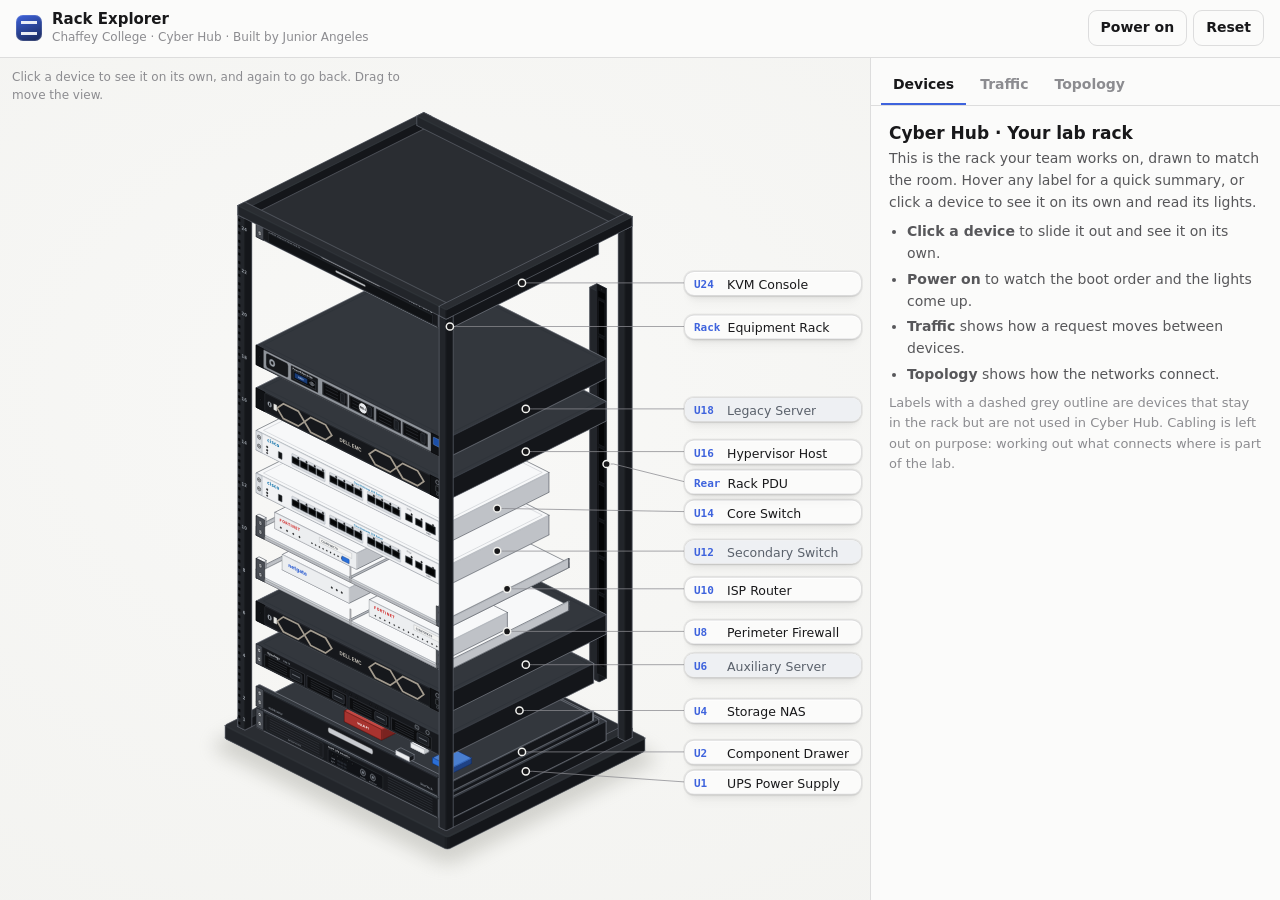
==== commit 634367e3: "Match the rack to photos of the real hardware Front: - R420: silver 12th-gen bezel with lock on the " ====
--- a/index.html
+++ b/index.html
@@ -399,6 +399,20 @@
 .f-handle{fill:#1c1f24;stroke:#5a6068;stroke-width:.35}
 .f-door{fill:#1a1c20;stroke:#3a3f46;stroke-width:.4}
 .f-meter{fill:#22262c;stroke:#3e444c;stroke-width:.2}
+.f-hex{fill:none;stroke:#a39b8e;stroke-width:1.7;stroke-linejoin:miter}
+.f-dellemc{fill:#c9c4bb;font-weight:700;font-family:Arial,sans-serif;letter-spacing:-.1px}
+.f-sticker{fill:#e6e6e2;stroke:#888;stroke-width:.2}
+.f-bz12s{fill:#8e939a;stroke:#3a3d42;stroke-width:.45}
+.f-bz12w{fill:#16181b;stroke:#a7acb3;stroke-width:.35}
+.f-chrome-l{stroke:#9aa0a8;stroke-width:.6}
+.f-panel-r{fill:#a7abb0;stroke:#5c6066;stroke-width:.4}
+.f-serial{fill:#1d8a8a;stroke:#0d4d4d;stroke-width:.3}
+.f-vga{fill:#2a5cb8;stroke:#163266;stroke-width:.3}
+.f-usb3{fill:#2a6fd6;stroke:#173d78;stroke-width:.3}
+.f-blue{fill:#5aa0e0;stroke:#2a5d8f;stroke-width:.3}
+.f-label{fill:#f4f4f2;stroke:#9a9ea4;stroke-width:.3}
+.f-perf{fill:#8b9096;stroke:#5c6066;stroke-width:.3}
+.f-perf-d{stroke:#2c2f33;stroke-width:.55;stroke-dasharray:.55 .55}
 </style></head><body class="iso" data-theme="light"><div class="app">
 <header class="bar">
  <div class="brand"><span class="mark" aria-hidden="true"></span><div><b>Rack Explorer</b><small>Chaffey College · Cyber Hub · Built by Junior Angeles</small></div></div>
@@ -504,182 +518,63 @@
 <circle class="f-screw" cx="149.5" cy="9.34" r="1.3" />
 <line class="f-slot" x1="148.7" y1="9.34" x2="150.3" y2="9.34" />
 <rect class="f-panel" x="5" y="0" width="142" height="12.8" />
-<rect class="f-ctrl" x="6" y="0.8" width="19" height="11.2" rx="0.6" />
-<text class="ft f-tx" x="7.2" y="2.9" font-size="1.7" text-anchor="start">Synology</text>
-<circle class="f-btn" cx="9.4" cy="7.4" r="2" />
-<circle class="led" data-dev="nas" data-led="pwr" cx="9.4" cy="7.4" r="0.7" />
-<rect class="f-btn" x="12.8" y="6.4" width="2.6" height="2" rx="0.5" />
-<circle class="led" data-dev="nas" data-led="stat" cx="18" cy="5.2" r="0.6" />
-<circle class="led" data-dev="nas" data-led="lan" cx="21" cy="5.2" r="0.6" />
-<circle class="led" data-dev="nas" data-led="drv" cx="17.4" cy="9.2" r="0.5" data-n="0" />
-<circle class="led" data-dev="nas" data-led="drv" cx="19.4" cy="9.2" r="0.5" data-n="1" />
-<circle class="led" data-dev="nas" data-led="drv" cx="21.4" cy="9.2" r="0.5" data-n="2" />
-<circle class="led" data-dev="nas" data-led="drv" cx="23.4" cy="9.2" r="0.5" data-n="3" />
-<text class="ft f-tx2" x="24.4" y="11.6" font-size="1.1" text-anchor="end">RS816</text>
-<rect class="f-socket" x="26.4" y="1.2" width="29.6" height="10.4" />
-<rect class="f-socket" x="56.5" y="1.2" width="29.6" height="10.4" />
-<rect class="f-socket" x="86.6" y="1.2" width="29.6" height="10.4" />
-<rect class="f-socket" x="116.7" y="1.2" width="29.6" height="10.4" /></g><g class="part" data-part="nas-d1" data-host="nas" data-tip="nas-d1"><g class="pbody"></g><g class="pface"><g transform="matrix(1.2143 0.6071 0.0000 1.4872 207.20 588.33)"><rect class="f-carr" x="0" y="0" width="29.6" height="10.4" />
-<line class="f-vent" x1="2.4" y1="2" x2="17" y2="2" />
-<line class="f-vent" x1="2.4" y1="3.6" x2="17" y2="3.6" />
-<line class="f-vent" x1="2.4" y1="5.2" x2="17" y2="5.2" />
-<line class="f-vent" x1="2.4" y1="6.8" x2="17" y2="6.8" />
-<line class="f-vent" x1="2.4" y1="8.4" x2="17" y2="8.4" />
-<rect class="f-handle" x="19.6" y="1.2" width="8.4" height="8" rx="0.8" />
-<circle class="f-lock" cx="23.8" cy="5.2" r="1.1" /></g></g></g><g class="part" data-part="nas-d2" data-host="nas" data-tip="nas-d2"><g class="pbody"></g><g class="pface"><g transform="matrix(1.2143 0.6071 0.0000 1.4872 243.75 606.60)"><rect class="f-carr" x="0" y="0" width="29.6" height="10.4" />
-<line class="f-vent" x1="2.4" y1="2" x2="17" y2="2" />
-<line class="f-vent" x1="2.4" y1="3.6" x2="17" y2="3.6" />
-<line class="f-vent" x1="2.4" y1="5.2" x2="17" y2="5.2" />
-<line class="f-vent" x1="2.4" y1="6.8" x2="17" y2="6.8" />
-<line class="f-vent" x1="2.4" y1="8.4" x2="17" y2="8.4" />
-<rect class="f-handle" x="19.6" y="1.2" width="8.4" height="8" rx="0.8" />
-<circle class="f-lock" cx="23.8" cy="5.2" r="1.1" /></g></g></g><g class="part" data-part="nas-d3" data-host="nas" data-tip="nas-d3"><g class="pbody"></g><g class="pface"><g transform="matrix(1.2143 0.6071 0.0000 1.4872 280.30 624.88)"><rect class="f-carr" x="0" y="0" width="29.6" height="10.4" />
-<line class="f-vent" x1="2.4" y1="2" x2="17" y2="2" />
-<line class="f-vent" x1="2.4" y1="3.6" x2="17" y2="3.6" />
-<line class="f-vent" x1="2.4" y1="5.2" x2="17" y2="5.2" />
-<line class="f-vent" x1="2.4" y1="6.8" x2="17" y2="6.8" />
-<line class="f-vent" x1="2.4" y1="8.4" x2="17" y2="8.4" />
-<rect class="f-handle" x="19.6" y="1.2" width="8.4" height="8" rx="0.8" />
-<circle class="f-lock" cx="23.8" cy="5.2" r="1.1" /></g></g></g><g class="part" data-part="nas-d4" data-host="nas" data-tip="nas-d4"><g class="pbody"></g><g class="pface"><g transform="matrix(1.2143 0.6071 0.0000 1.4872 316.85 643.15)"><rect class="f-carr" x="0" y="0" width="29.6" height="10.4" />
-<line class="f-vent" x1="2.4" y1="2" x2="17" y2="2" />
-<line class="f-vent" x1="2.4" y1="3.6" x2="17" y2="3.6" />
-<line class="f-vent" x1="2.4" y1="5.2" x2="17" y2="5.2" />
-<line class="f-vent" x1="2.4" y1="6.8" x2="17" y2="6.8" />
-<line class="f-vent" x1="2.4" y1="8.4" x2="17" y2="8.4" />
-<rect class="f-handle" x="19.6" y="1.2" width="8.4" height="8" rx="0.8" />
-<circle class="f-lock" cx="23.8" cy="5.2" r="1.1" /></g></g></g></g><g class="dev pal-blk" data-dev="aux"><g class="iso-solid"><path class="iso-fill" d="M175.6 528.9L175.9 528.5L332.3 450.3L333 450.2L333.7 450.3L516.8 541.9L517.1 542.2L517.1 561.3L516.8 561.6L360.4 639.8L359.7 640L359 639.8L175.9 548.3L175.6 547.9Z"/><path class="iso-shade" data-shade="0" d="M517.1 561.3L516.8 561.6L516.8 542.6L517.1 542.2ZM516.8 561.6L360.4 639.8L360.4 620.8L516.8 542.6Z"/><path class="iso-shade" data-shade="1" d="M360.4 639.8L359.7 640L359.7 620.9L360.4 620.8Z"/><path class="iso-shade" data-shade="2" d="M359.7 640L359 639.8L359 620.8L359.7 620.9Z"/><path class="iso-shade" data-shade="3" d="M359 639.8L175.9 548.3L175.9 529.2L359 620.8ZM175.9 548.3L175.6 547.9L175.6 528.9L175.9 529.2Z"/><path class="iso-top" d="M516.8 541.9L517.1 542.2L516.8 542.6L360.4 620.8L359.7 620.9L359 620.8L175.9 529.2L175.6 528.9L175.9 528.5L332.3 450.3L333 450.2L333.7 450.3Z"/><path class="iso-line iso-crease" data-tone="lo" d="M517.1 542.2L516.8 542.6L360.4 620.8L359.7 620.9L359 620.8L175.9 529.2L175.6 528.9"/><path class="iso-line iso-bevel" data-tone="lo" d="M517.1 542.2L516.3 542.4L360.1 620.5L359.7 620.6L359.4 620.5L176.4 529L175.6 528.9"/><path class="iso-line iso-edge" data-tone="hi" d="M175.6 528.9L175.9 528.5L332.3 450.3L333 450.2L333.7 450.3L516.8 541.9L517.1 542.2M517.1 561.3L516.8 561.6L360.4 639.8L359.7 640L359 639.8L175.9 548.3L175.6 547.9M517.1 542.2L517.1 561.3M175.6 528.9L175.6 547.9"/></g><path class="iso-line" data-tone="faint" d="M510.3 542.2L359.7 617.5L182.4 528.9L333 453.6Z"/><g transform="matrix(1.2143 0.6071 0.0000 1.4872 175.15 528.88)"><rect class="f-panel-d" x="0" y="0" width="152" height="12.8" />
-<rect class="f-ear-d" x="0" y="0" width="11" height="12.8" />
-<circle class="f-key" cx="5.5" cy="3.4" r="1.9" />
-<circle class="f-btn-in" cx="5.5" cy="3.4" r="0.7" />
-<circle class="led" data-dev="aux" data-led="sta" cx="5.5" cy="3.4" r="0.55" />
-<rect class="f-icon" x="3.05" y="6.55" width="1.1" height="0.9" rx="0.2" />
-<rect class="f-icon" x="4.95" y="6.55" width="1.1" height="0.9" rx="0.2" />
-<rect class="f-icon" x="6.8500000000000005" y="6.55" width="1.1" height="0.9" rx="0.2" />
-<rect class="f-icon" x="3.05" y="8.15" width="1.1" height="0.9" rx="0.2" />
-<rect class="f-icon" x="4.95" y="8.15" width="1.1" height="0.9" rx="0.2" />
-<rect class="f-icon" x="6.8500000000000005" y="8.15" width="1.1" height="0.9" rx="0.2" />
-<rect class="f-icon" x="3.05" y="9.75" width="1.1" height="0.9" rx="0.2" />
-<rect class="f-icon" x="4.95" y="9.75" width="1.1" height="0.9" rx="0.2" />
-<rect class="f-bz14" x="11.4" y="0.5" width="127.2" height="11.8" rx="0.8" />
-<line class="f-bz14-l" x1="13.0" y1="1.4" x2="14.6" y2="6.4" />
-<line class="f-bz14-l" x1="14.6" y1="6.4" x2="13.0" y2="11.4" />
-<line class="f-bz14-l" x1="15.0" y1="1.4" x2="16.6" y2="6.4" />
-<line class="f-bz14-l" x1="16.6" y1="6.4" x2="15.0" y2="11.4" />
-<line class="f-bz14-l" x1="17.0" y1="1.4" x2="18.6" y2="6.4" />
-<line class="f-bz14-l" x1="18.6" y1="6.4" x2="17.0" y2="11.4" />
-<line class="f-bz14-l" x1="19.0" y1="1.4" x2="20.6" y2="6.4" />
-<line class="f-bz14-l" x1="20.6" y1="6.4" x2="19.0" y2="11.4" />
-<line class="f-bz14-l" x1="21.0" y1="1.4" x2="22.6" y2="6.4" />
-<line class="f-bz14-l" x1="22.6" y1="6.4" x2="21.0" y2="11.4" />
-<line class="f-bz14-l" x1="23.0" y1="1.4" x2="24.6" y2="6.4" />
-<line class="f-bz14-l" x1="24.6" y1="6.4" x2="23.0" y2="11.4" />
-<line class="f-bz14-l" x1="25.0" y1="1.4" x2="26.6" y2="6.4" />
-<line class="f-bz14-l" x1="26.6" y1="6.4" x2="25.0" y2="11.4" />
-<line class="f-bz14-l" x1="27.0" y1="1.4" x2="28.6" y2="6.4" />
-<line class="f-bz14-l" x1="28.6" y1="6.4" x2="27.0" y2="11.4" />
-<line class="f-bz14-l" x1="29.0" y1="1.4" x2="30.6" y2="6.4" />
-<line class="f-bz14-l" x1="30.6" y1="6.4" x2="29.0" y2="11.4" />
-<line class="f-bz14-l" x1="31.0" y1="1.4" x2="32.6" y2="6.4" />
-<line class="f-bz14-l" x1="32.6" y1="6.4" x2="31.0" y2="11.4" />
-<line class="f-bz14-l" x1="33.0" y1="1.4" x2="34.6" y2="6.4" />
-<line class="f-bz14-l" x1="34.6" y1="6.4" x2="33.0" y2="11.4" />
-<line class="f-bz14-l" x1="35.0" y1="1.4" x2="36.6" y2="6.4" />
-<line class="f-bz14-l" x1="36.6" y1="6.4" x2="35.0" y2="11.4" />
-<line class="f-bz14-l" x1="37.0" y1="1.4" x2="38.6" y2="6.4" />
-<line class="f-bz14-l" x1="38.6" y1="6.4" x2="37.0" y2="11.4" />
-<line class="f-bz14-l" x1="39.0" y1="1.4" x2="40.6" y2="6.4" />
-<line class="f-bz14-l" x1="40.6" y1="6.4" x2="39.0" y2="11.4" />
-<line class="f-bz14-l" x1="41.0" y1="1.4" x2="42.6" y2="6.4" />
-<line class="f-bz14-l" x1="42.6" y1="6.4" x2="41.0" y2="11.4" />
-<line class="f-bz14-l" x1="43.0" y1="1.4" x2="44.6" y2="6.4" />
-<line class="f-bz14-l" x1="44.6" y1="6.4" x2="43.0" y2="11.4" />
-<line class="f-bz14-l" x1="45.0" y1="1.4" x2="46.6" y2="6.4" />
-<line class="f-bz14-l" x1="46.6" y1="6.4" x2="45.0" y2="11.4" />
-<line class="f-bz14-l" x1="47.0" y1="1.4" x2="48.6" y2="6.4" />
-<line class="f-bz14-l" x1="48.6" y1="6.4" x2="47.0" y2="11.4" />
-<line class="f-bz14-l" x1="49.0" y1="1.4" x2="50.6" y2="6.4" />
-<line class="f-bz14-l" x1="50.6" y1="6.4" x2="49.0" y2="11.4" />
-<line class="f-bz14-l" x1="51.0" y1="1.4" x2="52.6" y2="6.4" />
-<line class="f-bz14-l" x1="52.6" y1="6.4" x2="51.0" y2="11.4" />
-<line class="f-bz14-l" x1="53.0" y1="1.4" x2="54.6" y2="6.4" />
-<line class="f-bz14-l" x1="54.6" y1="6.4" x2="53.0" y2="11.4" />
-<line class="f-bz14-l" x1="55.0" y1="1.4" x2="56.6" y2="6.4" />
-<line class="f-bz14-l" x1="56.6" y1="6.4" x2="55.0" y2="11.4" />
-<line class="f-bz14-l" x1="57.0" y1="1.4" x2="58.6" y2="6.4" />
-<line class="f-bz14-l" x1="58.6" y1="6.4" x2="57.0" y2="11.4" />
-<line class="f-bz14-l" x1="59.0" y1="1.4" x2="60.6" y2="6.4" />
-<line class="f-bz14-l" x1="60.6" y1="6.4" x2="59.0" y2="11.4" />
-<line class="f-bz14-l" x1="61.0" y1="1.4" x2="62.6" y2="6.4" />
-<line class="f-bz14-l" x1="62.6" y1="6.4" x2="61.0" y2="11.4" />
-<line class="f-bz14-l" x1="63.0" y1="1.4" x2="64.6" y2="6.4" />
-<line class="f-bz14-l" x1="64.6" y1="6.4" x2="63.0" y2="11.4" />
-<line class="f-bz14-l" x1="65.0" y1="1.4" x2="66.6" y2="6.4" />
-<line class="f-bz14-l" x1="66.6" y1="6.4" x2="65.0" y2="11.4" />
-<line class="f-bz14-l" x1="87.0" y1="1.4" x2="88.6" y2="6.4" />
-<line class="f-bz14-l" x1="88.6" y1="6.4" x2="87.0" y2="11.4" />
-<line class="f-bz14-l" x1="89.0" y1="1.4" x2="90.6" y2="6.4" />
-<line class="f-bz14-l" x1="90.6" y1="6.4" x2="89.0" y2="11.4" />
-<line class="f-bz14-l" x1="91.0" y1="1.4" x2="92.6" y2="6.4" />
-<line class="f-bz14-l" x1="92.6" y1="6.4" x2="91.0" y2="11.4" />
-<line class="f-bz14-l" x1="93.0" y1="1.4" x2="94.6" y2="6.4" />
-<line class="f-bz14-l" x1="94.6" y1="6.4" x2="93.0" y2="11.4" />
-<line class="f-bz14-l" x1="95.0" y1="1.4" x2="96.6" y2="6.4" />
-<line class="f-bz14-l" x1="96.6" y1="6.4" x2="95.0" y2="11.4" />
-<line class="f-bz14-l" x1="97.0" y1="1.4" x2="98.6" y2="6.4" />
-<line class="f-bz14-l" x1="98.6" y1="6.4" x2="97.0" y2="11.4" />
-<line class="f-bz14-l" x1="99.0" y1="1.4" x2="100.6" y2="6.4" />
-<line class="f-bz14-l" x1="100.6" y1="6.4" x2="99.0" y2="11.4" />
-<line class="f-bz14-l" x1="101.0" y1="1.4" x2="102.6" y2="6.4" />
-<line class="f-bz14-l" x1="102.6" y1="6.4" x2="101.0" y2="11.4" />
-<line class="f-bz14-l" x1="103.0" y1="1.4" x2="104.6" y2="6.4" />
-<line class="f-bz14-l" x1="104.6" y1="6.4" x2="103.0" y2="11.4" />
-<line class="f-bz14-l" x1="105.0" y1="1.4" x2="106.6" y2="6.4" />
-<line class="f-bz14-l" x1="106.6" y1="6.4" x2="105.0" y2="11.4" />
-<line class="f-bz14-l" x1="107.0" y1="1.4" x2="108.6" y2="6.4" />
-<line class="f-bz14-l" x1="108.6" y1="6.4" x2="107.0" y2="11.4" />
-<line class="f-bz14-l" x1="109.0" y1="1.4" x2="110.6" y2="6.4" />
-<line class="f-bz14-l" x1="110.6" y1="6.4" x2="109.0" y2="11.4" />
-<line class="f-bz14-l" x1="111.0" y1="1.4" x2="112.6" y2="6.4" />
-<line class="f-bz14-l" x1="112.6" y1="6.4" x2="111.0" y2="11.4" />
-<line class="f-bz14-l" x1="113.0" y1="1.4" x2="114.6" y2="6.4" />
-<line class="f-bz14-l" x1="114.6" y1="6.4" x2="113.0" y2="11.4" />
-<line class="f-bz14-l" x1="115.0" y1="1.4" x2="116.6" y2="6.4" />
-<line class="f-bz14-l" x1="116.6" y1="6.4" x2="115.0" y2="11.4" />
-<line class="f-bz14-l" x1="117.0" y1="1.4" x2="118.6" y2="6.4" />
-<line class="f-bz14-l" x1="118.6" y1="6.4" x2="117.0" y2="11.4" />
-<line class="f-bz14-l" x1="119.0" y1="1.4" x2="120.6" y2="6.4" />
-<line class="f-bz14-l" x1="120.6" y1="6.4" x2="119.0" y2="11.4" />
-<line class="f-bz14-l" x1="121.0" y1="1.4" x2="122.6" y2="6.4" />
-<line class="f-bz14-l" x1="122.6" y1="6.4" x2="121.0" y2="11.4" />
-<line class="f-bz14-l" x1="123.0" y1="1.4" x2="124.6" y2="6.4" />
-<line class="f-bz14-l" x1="124.6" y1="6.4" x2="123.0" y2="11.4" />
-<line class="f-bz14-l" x1="125.0" y1="1.4" x2="126.6" y2="6.4" />
-<line class="f-bz14-l" x1="126.6" y1="6.4" x2="125.0" y2="11.4" />
-<line class="f-bz14-l" x1="127.0" y1="1.4" x2="128.6" y2="6.4" />
-<line class="f-bz14-l" x1="128.6" y1="6.4" x2="127.0" y2="11.4" />
-<line class="f-bz14-l" x1="129.0" y1="1.4" x2="130.6" y2="6.4" />
-<line class="f-bz14-l" x1="130.6" y1="6.4" x2="129.0" y2="11.4" />
-<line class="f-bz14-l" x1="131.0" y1="1.4" x2="132.6" y2="6.4" />
-<line class="f-bz14-l" x1="132.6" y1="6.4" x2="131.0" y2="11.4" />
-<line class="f-bz14-l" x1="133.0" y1="1.4" x2="134.6" y2="6.4" />
-<line class="f-bz14-l" x1="134.6" y1="6.4" x2="133.0" y2="11.4" />
-<line class="f-bz14-l" x1="135.0" y1="1.4" x2="136.6" y2="6.4" />
-<line class="f-bz14-l" x1="136.6" y1="6.4" x2="135.0" y2="11.4" />
-<line class="f-bz14-l" x1="137.0" y1="1.4" x2="138.6" y2="6.4" />
-<line class="f-bz14-l" x1="138.6" y1="6.4" x2="137.0" y2="11.4" />
-<line class="f-bz14-l" x1="139.0" y1="1.4" x2="140.6" y2="6.4" />
-<line class="f-bz14-l" x1="140.6" y1="6.4" x2="139.0" y2="11.4" />
-<rect class="f-badge" x="66.5" y="4.6" width="19" height="3.6" rx="0.5" />
-<text class="ft f-dell-b" x="76" y="7.3" font-size="2.4" text-anchor="middle">DELL EMC</text>
-<circle class="f-lock" cx="134.6" cy="6.4" r="1.3" />
-<rect class="f-sock" x="134.25" y="5.6" width="0.7" height="1.6" />
-<rect class="f-ear-d" x="139" y="0" width="13" height="12.8" />
-<circle class="f-btn" cx="145.5" cy="2.7" r="1.7" />
-<circle class="led" data-dev="aux" data-led="pwr" cx="145.5" cy="2.7" r="0.7" />
-<rect class="f-port" x="141.2" y="5.3" width="3.6" height="1.6" rx="0.2" />
-<rect class="f-port" x="146.4" y="5.5" width="2.2" height="1.1" rx="0.3" />
-<path class="f-port" d="M141 8.6 h7.6 l-0.7 2.4 h-6.2 z" />
-<text class="ft f-tx2" x="150.8" y="12.3" font-size="1.2" text-anchor="end">R440</text></g></g><g class="dev pal-wht" data-dev="bk"><g class="iso-solid"><path class="iso-fill" d="M175.4 497.9L175.6 497.7L296.1 437.5L296.6 437.4L297.1 437.5L297.3 437.7L297.3 446L297.1 446.3L176.6 506.5L176.1 506.6L175.6 506.5L175.4 506.3Z"/><path class="iso-shade" data-shade="0" d="M297.3 446L297.1 446.3L297.1 438L297.3 437.7ZM297.1 446.3L176.6 506.5L176.6 498.2L297.1 438Z"/><path class="iso-shade" data-shade="1" d="M176.6 506.5L176.1 506.6L176.1 498.3L176.6 498.2Z"/><path class="iso-shade" data-shade="2" d="M176.1 506.6L175.6 506.5L175.6 498.2L176.1 498.3Z"/><path class="iso-shade" data-shade="3" d="M175.6 506.5L175.4 506.3L175.4 497.9L175.6 498.2ZM297.1 437.5L297.1 437.5L297.1 445.8L297.1 445.8Z"/><path class="iso-top" d="M297.1 437.5L297.3 437.7L297.1 438L176.6 498.2L176.1 498.3L175.6 498.2L175.6 498.2L175.4 497.9L175.6 497.7L296.1 437.5L296.6 437.4L297.1 437.5Z"/><path class="iso-line iso-crease" data-tone="lo" d="M297.3 437.7L297.1 438L176.6 498.2L176.1 498.3L175.6 498.2M175.6 498.2L175.4 497.9M297.1 437.5L297.1 437.5"/><path class="iso-line iso-bevel" data-tone="lo" d="M297.3 437.7L296.8 437.9L176.4 498L176.1 498.1L175.6 498.2M175.6 498.2L175.4 497.9M297.1 437.5L297.1 437.5"/><path class="iso-line iso-edge" data-tone="hi" d="M297.1 437.5L297.3 437.7M175.6 498.2L175.6 498.2M175.4 497.9L175.6 497.7L296.1 437.5L296.6 437.4L297.1 437.5M297.3 446L297.1 446.3L176.6 506.5L176.1 506.6L175.6 506.5M175.6 506.5L175.4 506.3M297.1 445.8L297.1 445.8M297.1 437.5L297.1 445.8M297.3 437.7L297.3 446M175.6 498.2L175.6 506.5M175.6 498.2L175.6 506.5M175.4 497.9L175.4 506.3M297.1 437.5L297.1 445.8"/></g><g class="iso-solid"><path class="iso-fill" d="M175.6 487.2L175.9 486.9L177.5 486.1L178.2 485.9L178.9 486.1L184.7 489L185 489.4L185 508.4L184.7 508.8L183.2 509.5L182.4 509.7L181.7 509.5L175.9 506.6L175.6 506.3Z"/><path class="iso-shade" data-shade="0" d="M185 508.4L184.7 508.8L184.7 489.7L185 489.4ZM184.7 508.8L183.2 509.5L183.2 490.5L184.7 489.7Z"/><path class="iso-shade" data-shade="1" d="M183.2 509.5L182.4 509.7L182.4 490.7L183.2 490.5Z"/><path class="iso-shade" data-shade="2" d="M182.4 509.7L181.7 509.5L181.7 490.5L182.4 490.7Z"/><path class="iso-shade" data-shade="3" d="M181.7 509.5L175.9 506.6L175.9 487.6L181.7 490.5ZM175.9 506.6L175.6 506.3L175.6 487.2L175.9 487.6Z"/><path class="iso-top" d="M184.7 489L185 489.4L184.7 489.7L183.2 490.5L182.4 490.7L181.7 490.5L175.9 487.6L175.6 487.2L175.9 486.9L177.5 486.1L178.2 485.9L178.9 486.1Z"/><path class="iso-line iso-crease" data-tone="lo" d="M185 489.4L184.7 489.7L183.2 490.5L182.4 490.7L181.7 490.5L175.9 487.6L175.6 487.2"/><path class="iso-line iso-bevel" data-tone="lo" d="M185 489.4L184.5 489.6L183 490.4L182.4 490.5L181.9 490.4L176.2 487.5L175.6 487.2"/><path class="iso-line iso-edge" data-tone="hi" d="M175.6 487.2L175.9 486.9L177.5 486.1L178.2 485.9L178.9 486.1L184.7 489L185 489.4M185 508.4L184.7 508.8L183.2 509.5L182.4 509.7L181.7 509.5L175.9 506.6L175.6 506.3M185 489.4L185 508.4M175.6 487.2L175.6 506.3"/></g><g class="iso-solid"><path class="iso-fill" d="M175.6 502.1L175.9 501.7L295.8 441.8L296.6 441.6L297.3 441.8L480.4 533.3L480.7 533.7L480.7 537.8L480.4 538.2L360.4 598.2L359.7 598.3L359 598.2L175.9 506.6L175.6 506.3Z"/><path class="iso-shade" data-shade="0" d="M480.7 537.8L480.4 538.2L480.4 534L480.7 533.7ZM480.4 538.2L360.4 598.2L360.4 594L480.4 534Z"/><path class="iso-shade" data-shade="1" d="M360.4 598.2L359.7 598.3L359.7 594.2L360.4 594Z"/><path class="iso-shade" data-shade="2" d="M359.7 598.3L359 598.2L359 594L359.7 594.2Z"/><path class="iso-shade" data-shade="3" d="M359 598.2L175.9 506.6L175.9 502.5L359 594ZM175.9 506.6L175.6 506.3L175.6 502.1L175.9 502.5Z"/><path class="iso-top" d="M480.4 533.3L480.7 533.7L480.4 534L360.4 594L359.7 594.2L359 594L175.9 502.5L175.6 502.1L175.9 501.7L295.8 441.8L296.6 441.6L297.3 441.8Z"/><path class="iso-line iso-crease" data-tone="lo" d="M480.7 533.7L480.4 534L360.4 594L359.7 594.2L359 594L175.9 502.5L175.6 502.1"/><path class="iso-line iso-bevel" data-tone="lo" d="M480.7 533.7L480.1 533.9L360.3 593.9L359.7 594L359.2 593.9L176.2 502.4L175.6 502.1"/><path class="iso-line iso-edge" data-tone="hi" d="M175.6 502.1L175.9 501.7L295.8 441.8L296.6 441.6L297.3 441.8L480.4 533.3L480.7 533.7M480.7 537.8L480.4 538.2L360.4 598.2L359.7 598.3L359 598.2L175.9 506.6L175.6 506.3M480.7 533.7L480.7 537.8M175.6 502.1L175.6 506.3"/></g><g class="iso-solid"><path class="iso-fill" d="M267.2 546.8L267.4 546.6L387.9 486.3L388.4 486.2L388.9 486.3L389.1 486.6L389.1 487.8L388.9 488L268.4 548.2L267.9 548.3L267.4 548.2L267.2 548Z"/><path class="iso-shade" data-shade="0" d="M389.1 487.8L388.9 488L388.9 486.8L389.1 486.6ZM388.9 488L268.4 548.2L268.4 547.1L388.9 486.8Z"/><path class="iso-shade" data-shade="1" d="M268.4 548.2L267.9 548.3L267.9 547.2L268.4 547.1Z"/><path class="iso-shade" data-shade="2" d="M267.9 548.3L267.4 548.2L267.4 547.1L267.9 547.2Z"/><path class="iso-shade" data-shade="3" d="M267.4 548.2L267.2 548L267.2 546.8L267.4 547.1Z"/><path class="iso-top" d="M388.9 486.3L389.1 486.6L388.9 486.8L268.4 547.1L267.9 547.2L267.4 547.1L267.4 547.1L267.2 546.8L267.4 546.6L387.9 486.3L388.4 486.2L388.9 486.3Z"/><path class="iso-line iso-crease" data-tone="lo" d="M389.1 486.6L388.9 486.8L268.4 547.1L267.9 547.2L267.4 547.1M267.4 547.1L267.2 546.8"/><path class="iso-line iso-bevel" data-tone="lo" d="M389.1 486.6L388.6 486.7L268.2 546.9L267.9 547L267.4 547.1M267.4 547.1L267.2 546.8"/><path class="iso-line iso-edge" data-tone="hi" d="M267.4 547.1L267.4 547.1M267.2 546.8L267.4 546.6L387.9 486.3L388.4 486.2L388.9 486.3L388.9 486.3L389.1 486.6M389.1 487.8L388.9 488L268.4 548.2L267.9 548.3L267.4 548.2M267.4 548.2L267.2 548M389.1 486.6L389.1 487.8M267.4 547.1L267.4 548.2M267.4 547.1L267.4 548.2M267.2 546.8L267.2 548"/></g><g class="iso-solid"><path class="iso-fill" d="M359 589.7L359.2 589.5L479.7 529.3L480.2 529.2L480.7 529.3L480.9 529.5L480.9 537.8L480.7 538.1L360.2 598.3L359.7 598.4L359.2 598.3L359 598.1Z"/><path class="iso-shade" data-shade="0" d="M480.9 537.8L480.7 538.1L480.7 529.8L480.9 529.5ZM480.7 538.1L360.2 598.3L360.2 590L480.7 529.8Z"/><path class="iso-shade" data-shade="1" d="M360.2 598.3L359.7 598.4L359.7 590.1L360.2 590Z"/><path class="iso-shade" data-shade="2" d="M359.7 598.4L359.2 598.3L359.2 590L359.7 590.1Z"/><path class="iso-shade" data-shade="3" d="M359.2 598.3L359 598.1L359 589.7L359.2 590ZM480.7 529.3L480.7 529.3L480.7 537.6L480.7 537.6Z"/><path class="iso-top" d="M480.7 529.3L480.9 529.5L480.7 529.8L360.2 590L359.7 590.1L359.2 590L359.2 590L359 589.7L359.2 589.5L479.7 529.3L480.2 529.2L480.7 529.3Z"/><path class="iso-line iso-crease" data-tone="lo" d="M480.9 529.5L480.7 529.8L360.2 590L359.7 590.1L359.2 590M359.2 590L359 589.7M480.7 529.3L480.7 529.3"/><path class="iso-line iso-bevel" data-tone="lo" d="M480.9 529.5L480.4 529.7L360 589.8L359.7 589.9L359.2 590M359.2 590L359 589.7M480.7 529.3L480.7 529.3"/><path class="iso-line iso-edge" data-tone="hi" d="M480.7 529.3L480.9 529.5M359.2 590L359.2 590M359 589.7L359.2 589.5L479.7 529.3L480.2 529.2L480.7 529.3M480.9 537.8L480.7 538.1L360.2 598.3L359.7 598.4L359.2 598.3M359.2 598.3L359 598.1M480.7 537.6L480.7 537.6M480.7 529.3L480.7 537.6M480.9 529.5L480.9 537.8M359.2 590L359.2 598.3M359.2 590L359.2 598.3M359 589.7L359 598.1M480.7 529.3L480.7 537.6"/></g><g class="iso-solid"><path class="iso-fill" d="M352.9 575.9L353.2 575.5L354.7 574.7L355.5 574.6L356.2 574.7L362 577.6L362.3 578L362.3 597L362 597.4L360.4 598.2L359.7 598.3L359 598.2L353.2 595.3L352.9 594.9Z"/><path class="iso-shade" data-shade="0" d="M362.3 597L362 597.4L362 578.4L362.3 578ZM362 597.4L360.4 598.2L360.4 579.2L362 578.4Z"/><path class="iso-shade" data-shade="1" d="M360.4 598.2L359.7 598.3L359.7 579.3L360.4 579.2Z"/><path class="iso-shade" data-shade="2" d="M359.7 598.3L359 598.2L359 579.2L359.7 579.3Z"/><path class="iso-shade" data-shade="3" d="M359 598.2L353.2 595.3L353.2 576.2L359 579.2ZM353.2 595.3L352.9 594.9L352.9 575.9L353.2 576.2Z"/><path class="iso-top" d="M362 577.6L362.3 578L362 578.4L360.4 579.2L359.7 579.3L359 579.2L353.2 576.2L352.9 575.9L353.2 575.5L354.7 574.7L355.5 574.6L356.2 574.7Z"/><path class="iso-line iso-crease" data-tone="lo" d="M362.3 578L362 578.4L360.4 579.2L359.7 579.3L359 579.2L353.2 576.2L352.9 575.9"/><path class="iso-line iso-bevel" data-tone="lo" d="M362.3 578L361.7 578.3L360.3 579L359.7 579.1L359.2 579L353.4 576.1L352.9 575.9"/><path class="iso-line iso-edge" data-tone="hi" d="M352.9 575.9L353.2 575.5L354.7 574.7L355.5 574.6L356.2 574.7L362 577.6L362.3 578M362.3 597L362 597.4L360.4 598.2L359.7 598.3L359 598.2L353.2 595.3L352.9 594.9M362.3 578L362.3 597M352.9 575.9L352.9 594.9"/></g><g transform="matrix(1.2143 0.6071 0.0000 1.4872 175.15 487.23)"><rect class="f-void" x="0" y="0" width="152" height="12.8" />
+<text class="ft f-tx" x="9" y="3" font-size="2" text-anchor="start">Synology</text>
+<text class="ft f-tx2" x="22" y="3" font-size="1.5" text-anchor="start">RS816</text>
+<circle class="led" data-dev="nas" data-led="stat" cx="66" cy="2.2" r="0.65" />
+<circle class="led" data-dev="nas" data-led="alert" cx="71" cy="2.2" r="0.65" />
+<circle class="led" data-dev="nas" data-led="lan" cx="76" cy="2.2" r="0.65" />
+<circle class="led" data-dev="nas" data-led="lan2" cx="81" cy="2.2" r="0.65" />
+<circle class="led" data-dev="nas" data-led="drv" cx="92" cy="2.2" r="0.65" data-n="0" />
+<circle class="led" data-dev="nas" data-led="drv" cx="97" cy="2.2" r="0.65" data-n="1" />
+<circle class="led" data-dev="nas" data-led="drv" cx="102" cy="2.2" r="0.65" data-n="2" />
+<circle class="led" data-dev="nas" data-led="drv" cx="107" cy="2.2" r="0.65" data-n="3" />
+<rect class="f-btn" x="128" y="1" width="3" height="2.2" rx="0.5" />
+<circle class="f-btn" cx="138" cy="2.1" r="1.4" />
+<circle class="led" data-dev="nas" data-led="pwr" cx="138" cy="2.1" r="0.55" />
+<rect class="f-socket" x="7" y="4.2" width="32" height="8" />
+<rect class="f-socket" x="41" y="4.2" width="32" height="8" />
+<rect class="f-socket" x="75" y="4.2" width="32" height="8" />
+<rect class="f-socket" x="109" y="4.2" width="32" height="8" /></g><g class="part" data-part="nas-d1" data-host="nas" data-tip="nas-d1"><g class="pbody"></g><g class="pface"><g transform="matrix(1.2143 0.6071 0.0000 1.4872 183.65 581.01)"><rect class="f-carr" x="0" y="0" width="32" height="8" />
+<line class="f-vent" x1="3" y1="1.8" x2="18" y2="1.8" />
+<line class="f-vent" x1="3" y1="3.3" x2="18" y2="3.3" />
+<line class="f-vent" x1="3" y1="4.8" x2="18" y2="4.8" />
+<line class="f-vent" x1="3" y1="6.3" x2="18" y2="6.3" />
+<rect class="f-handle" x="20.5" y="1.2" width="9.5" height="5.6" rx="0.8" />
+<line class="f-chrome-l" x1="22" y1="4" x2="28.5" y2="4" /></g></g></g><g class="part" data-part="nas-d2" data-host="nas" data-tip="nas-d2"><g class="pbody"></g><g class="pface"><g transform="matrix(1.2143 0.6071 0.0000 1.4872 224.93 601.65)"><rect class="f-carr" x="0" y="0" width="32" height="8" />
+<line class="f-vent" x1="3" y1="1.8" x2="18" y2="1.8" />
+<line class="f-vent" x1="3" y1="3.3" x2="18" y2="3.3" />
+<line class="f-vent" x1="3" y1="4.8" x2="18" y2="4.8" />
+<line class="f-vent" x1="3" y1="6.3" x2="18" y2="6.3" />
+<rect class="f-handle" x="20.5" y="1.2" width="9.5" height="5.6" rx="0.8" />
+<line class="f-chrome-l" x1="22" y1="4" x2="28.5" y2="4" /></g></g></g><g class="part" data-part="nas-d3" data-host="nas" data-tip="nas-d3"><g class="pbody"></g><g class="pface"><g transform="matrix(1.2143 0.6071 0.0000 1.4872 266.22 622.30)"><rect class="f-carr" x="0" y="0" width="32" height="8" />
+<line class="f-vent" x1="3" y1="1.8" x2="18" y2="1.8" />
+<line class="f-vent" x1="3" y1="3.3" x2="18" y2="3.3" />
+<line class="f-vent" x1="3" y1="4.8" x2="18" y2="4.8" />
+<line class="f-vent" x1="3" y1="6.3" x2="18" y2="6.3" />
+<rect class="f-handle" x="20.5" y="1.2" width="9.5" height="5.6" rx="0.8" />
+<line class="f-chrome-l" x1="22" y1="4" x2="28.5" y2="4" /></g></g></g><g class="part" data-part="nas-d4" data-host="nas" data-tip="nas-d4"><g class="pbody"></g><g class="pface"><g transform="matrix(1.2143 0.6071 0.0000 1.4872 307.50 642.94)"><rect class="f-carr" x="0" y="0" width="32" height="8" />
+<line class="f-vent" x1="3" y1="1.8" x2="18" y2="1.8" />
+<line class="f-vent" x1="3" y1="3.3" x2="18" y2="3.3" />
+<line class="f-vent" x1="3" y1="4.8" x2="18" y2="4.8" />
+<line class="f-vent" x1="3" y1="6.3" x2="18" y2="6.3" />
+<rect class="f-handle" x="20.5" y="1.2" width="9.5" height="5.6" rx="0.8" />
+<line class="f-chrome-l" x1="22" y1="4" x2="28.5" y2="4" /></g></g></g></g><g class="dev pal-blk" data-dev="aux"><g class="iso-solid"><path class="iso-fill" d="M175.6 528.9L175.9 528.5L332.3 450.3L333 450.2L333.7 450.3L516.8 541.9L517.1 542.2L517.1 561.3L516.8 561.6L360.4 639.8L359.7 640L359 639.8L175.9 548.3L175.6 547.9Z"/><path class="iso-shade" data-shade="0" d="M517.1 561.3L516.8 561.6L516.8 542.6L517.1 542.2ZM516.8 561.6L360.4 639.8L360.4 620.8L516.8 542.6Z"/><path class="iso-shade" data-shade="1" d="M360.4 639.8L359.7 640L359.7 620.9L360.4 620.8Z"/><path class="iso-shade" data-shade="2" d="M359.7 640L359 639.8L359 620.8L359.7 620.9Z"/><path class="iso-shade" data-shade="3" d="M359 639.8L175.9 548.3L175.9 529.2L359 620.8ZM175.9 548.3L175.6 547.9L175.6 528.9L175.9 529.2Z"/><path class="iso-top" d="M516.8 541.9L517.1 542.2L516.8 542.6L360.4 620.8L359.7 620.9L359 620.8L175.9 529.2L175.6 528.9L175.9 528.5L332.3 450.3L333 450.2L333.7 450.3Z"/><path class="iso-line iso-crease" data-tone="lo" d="M517.1 542.2L516.8 542.6L360.4 620.8L359.7 620.9L359 620.8L175.9 529.2L175.6 528.9"/><path class="iso-line iso-bevel" data-tone="lo" d="M517.1 542.2L516.3 542.4L360.1 620.5L359.7 620.6L359.4 620.5L176.4 529L175.6 528.9"/><path class="iso-line iso-edge" data-tone="hi" d="M175.6 528.9L175.9 528.5L332.3 450.3L333 450.2L333.7 450.3L516.8 541.9L517.1 542.2M517.1 561.3L516.8 561.6L360.4 639.8L359.7 640L359 639.8L175.9 548.3L175.6 547.9M517.1 542.2L517.1 561.3M175.6 528.9L175.6 547.9"/></g><path class="iso-line" data-tone="faint" d="M510.3 542.2L359.7 617.5L182.4 528.9L333 453.6Z"/><g transform="matrix(1.2143 0.6071 0.0000 1.4872 175.15 528.88)"><rect class="f-panel-d" x="0" y="0" width="152" height="12.8" />
+<rect class="f-ear-d" x="0" y="0" width="7" height="12.8" />
+<circle class="led" data-dev="aux" data-led="sta" cx="3.5" cy="6.4" r="0.6" />
+<rect class="f-bz14" x="7" y="0.4" width="133" height="12" rx="0.8" />
+<polygon class="f-hex" points="17,6.4 22,1.5 34,1.5 39,6.4 34,11.3 22,11.3" />
+<polygon class="f-hex" points="39,6.4 44,1.5 56,1.5 61,6.4 56,11.3 44,11.3" />
+<polygon class="f-hex" points="91,6.4 96,1.5 108,1.5 113,6.4 108,11.3 96,11.3" />
+<polygon class="f-hex" points="113,6.4 118,1.5 130,1.5 135,6.4 130,11.3 118,11.3" />
+<text class="ft f-dellemc" x="76" y="7.7" font-size="3.6" text-anchor="middle">DELL EMC</text>
+<circle class="f-lock" cx="11" cy="6.4" r="1.7" />
+<rect class="f-sock" x="10.6" y="5.4" width="0.8" height="2" />
+<rect class="f-sticker" x="14.2" y="4.6" width="2.6" height="4" rx="0.2" />
+<rect class="f-ear-d" x="140" y="0" width="12" height="12.8" />
+<circle class="f-btn" cx="146" cy="2.6" r="1.5" />
+<circle class="led" data-dev="aux" data-led="pwr" cx="146" cy="2.6" r="0.6" />
+<rect class="f-port" x="144.6" y="5.2" width="2.8" height="3.6" rx="0.2" />
+<rect class="f-port" x="145.3" y="9.4" width="1.4" height="1.8" rx="0.3" /></g></g><g class="dev pal-wht" data-dev="bk"><g class="iso-solid"><path class="iso-fill" d="M175.4 497.9L175.6 497.7L296.1 437.5L296.6 437.4L297.1 437.5L297.3 437.7L297.3 446L297.1 446.3L176.6 506.5L176.1 506.6L175.6 506.5L175.4 506.3Z"/><path class="iso-shade" data-shade="0" d="M297.3 446L297.1 446.3L297.1 438L297.3 437.7ZM297.1 446.3L176.6 506.5L176.6 498.2L297.1 438Z"/><path class="iso-shade" data-shade="1" d="M176.6 506.5L176.1 506.6L176.1 498.3L176.6 498.2Z"/><path class="iso-shade" data-shade="2" d="M176.1 506.6L175.6 506.5L175.6 498.2L176.1 498.3Z"/><path class="iso-shade" data-shade="3" d="M175.6 506.5L175.4 506.3L175.4 497.9L175.6 498.2ZM297.1 437.5L297.1 437.5L297.1 445.8L297.1 445.8Z"/><path class="iso-top" d="M297.1 437.5L297.3 437.7L297.1 438L176.6 498.2L176.1 498.3L175.6 498.2L175.6 498.2L175.4 497.9L175.6 497.7L296.1 437.5L296.6 437.4L297.1 437.5Z"/><path class="iso-line iso-crease" data-tone="lo" d="M297.3 437.7L297.1 438L176.6 498.2L176.1 498.3L175.6 498.2M175.6 498.2L175.4 497.9M297.1 437.5L297.1 437.5"/><path class="iso-line iso-bevel" data-tone="lo" d="M297.3 437.7L296.8 437.9L176.4 498L176.1 498.1L175.6 498.2M175.6 498.2L175.4 497.9M297.1 437.5L297.1 437.5"/><path class="iso-line iso-edge" data-tone="hi" d="M297.1 437.5L297.3 437.7M175.6 498.2L175.6 498.2M175.4 497.9L175.6 497.7L296.1 437.5L296.6 437.4L297.1 437.5M297.3 446L297.1 446.3L176.6 506.5L176.1 506.6L175.6 506.5M175.6 506.5L175.4 506.3M297.1 445.8L297.1 445.8M297.1 437.5L297.1 445.8M297.3 437.7L297.3 446M175.6 498.2L175.6 506.5M175.6 498.2L175.6 506.5M175.4 497.9L175.4 506.3M297.1 437.5L297.1 445.8"/></g><g class="iso-solid"><path class="iso-fill" d="M175.6 487.2L175.9 486.9L177.5 486.1L178.2 485.9L178.9 486.1L184.7 489L185 489.4L185 508.4L184.7 508.8L183.2 509.5L182.4 509.7L181.7 509.5L175.9 506.6L175.6 506.3Z"/><path class="iso-shade" data-shade="0" d="M185 508.4L184.7 508.8L184.7 489.7L185 489.4ZM184.7 508.8L183.2 509.5L183.2 490.5L184.7 489.7Z"/><path class="iso-shade" data-shade="1" d="M183.2 509.5L182.4 509.7L182.4 490.7L183.2 490.5Z"/><path class="iso-shade" data-shade="2" d="M182.4 509.7L181.7 509.5L181.7 490.5L182.4 490.7Z"/><path class="iso-shade" data-shade="3" d="M181.7 509.5L175.9 506.6L175.9 487.6L181.7 490.5ZM175.9 506.6L175.6 506.3L175.6 487.2L175.9 487.6Z"/><path class="iso-top" d="M184.7 489L185 489.4L184.7 489.7L183.2 490.5L182.4 490.7L181.7 490.5L175.9 487.6L175.6 487.2L175.9 486.9L177.5 486.1L178.2 485.9L178.9 486.1Z"/><path class="iso-line iso-crease" data-tone="lo" d="M185 489.4L184.7 489.7L183.2 490.5L182.4 490.7L181.7 490.5L175.9 487.6L175.6 487.2"/><path class="iso-line iso-bevel" data-tone="lo" d="M185 489.4L184.5 489.6L183 490.4L182.4 490.5L181.9 490.4L176.2 487.5L175.6 487.2"/><path class="iso-line iso-edge" data-tone="hi" d="M175.6 487.2L175.9 486.9L177.5 486.1L178.2 485.9L178.9 486.1L184.7 489L185 489.4M185 508.4L184.7 508.8L183.2 509.5L182.4 509.7L181.7 509.5L175.9 506.6L175.6 506.3M185 489.4L185 508.4M175.6 487.2L175.6 506.3"/></g><g class="iso-solid"><path class="iso-fill" d="M175.6 502.1L175.9 501.7L295.8 441.8L296.6 441.6L297.3 441.8L480.4 533.3L480.7 533.7L480.7 537.8L480.4 538.2L360.4 598.2L359.7 598.3L359 598.2L175.9 506.6L175.6 506.3Z"/><path class="iso-shade" data-shade="0" d="M480.7 537.8L480.4 538.2L480.4 534L480.7 533.7ZM480.4 538.2L360.4 598.2L360.4 594L480.4 534Z"/><path class="iso-shade" data-shade="1" d="M360.4 598.2L359.7 598.3L359.7 594.2L360.4 594Z"/><path class="iso-shade" data-shade="2" d="M359.7 598.3L359 598.2L359 594L359.7 594.2Z"/><path class="iso-shade" data-shade="3" d="M359 598.2L175.9 506.6L175.9 502.5L359 594ZM175.9 506.6L175.6 506.3L175.6 502.1L175.9 502.5Z"/><path class="iso-top" d="M480.4 533.3L480.7 533.7L480.4 534L360.4 594L359.7 594.2L359 594L175.9 502.5L175.6 502.1L175.9 501.7L295.8 441.8L296.6 441.6L297.3 441.8Z"/><path class="iso-line iso-crease" data-tone="lo" d="M480.7 533.7L480.4 534L360.4 594L359.7 594.2L359 594L175.9 502.5L175.6 502.1"/><path class="iso-line iso-bevel" data-tone="lo" d="M480.7 533.7L480.1 533.9L360.3 593.9L359.7 594L359.2 593.9L176.2 502.4L175.6 502.1"/><path class="iso-line iso-edge" data-tone="hi" d="M175.6 502.1L175.9 501.7L295.8 441.8L296.6 441.6L297.3 441.8L480.4 533.3L480.7 533.7M480.7 537.8L480.4 538.2L360.4 598.2L359.7 598.3L359 598.2L175.9 506.6L175.6 506.3M480.7 533.7L480.7 537.8M175.6 502.1L175.6 506.3"/></g><g class="iso-solid"><path class="iso-fill" d="M267.2 546.8L267.4 546.6L387.9 486.3L388.4 486.2L388.9 486.3L389.1 486.6L389.1 487.8L388.9 488L268.4 548.2L267.9 548.3L267.4 548.2L267.2 548Z"/><path class="iso-shade" data-shade="0" d="M389.1 487.8L388.9 488L388.9 486.8L389.1 486.6ZM388.9 488L268.4 548.2L268.4 547.1L388.9 486.8Z"/><path class="iso-shade" data-shade="1" d="M268.4 548.2L267.9 548.3L267.9 547.2L268.4 547.1Z"/><path class="iso-shade" data-shade="2" d="M267.9 548.3L267.4 548.2L267.4 547.1L267.9 547.2Z"/><path class="iso-shade" data-shade="3" d="M267.4 548.2L267.2 548L267.2 546.8L267.4 547.1Z"/><path class="iso-top" d="M388.9 486.3L389.1 486.6L388.9 486.8L268.4 547.1L267.9 547.2L267.4 547.1L267.4 547.1L267.2 546.8L267.4 546.6L387.9 486.3L388.4 486.2L388.9 486.3Z"/><path class="iso-line iso-crease" data-tone="lo" d="M389.1 486.6L388.9 486.8L268.4 547.1L267.9 547.2L267.4 547.1M267.4 547.1L267.2 546.8"/><path class="iso-line iso-bevel" data-tone="lo" d="M389.1 486.6L388.6 486.7L268.2 546.9L267.9 547L267.4 547.1M267.4 547.1L267.2 546.8"/><path class="iso-line iso-edge" data-tone="hi" d="M267.4 547.1L267.4 547.1M267.2 546.8L267.4 546.6L387.9 486.3L388.4 486.2L388.9 486.3L388.9 486.3L389.1 486.6M389.1 487.8L388.9 488L268.4 548.2L267.9 548.3L267.4 548.2M267.4 548.2L267.2 548M389.1 486.6L389.1 487.8M267.4 547.1L267.4 548.2M267.4 547.1L267.4 548.2M267.2 546.8L267.2 548"/></g><g class="iso-solid"><path class="iso-fill" d="M359 589.7L359.2 589.5L479.7 529.3L480.2 529.2L480.7 529.3L480.9 529.5L480.9 537.8L480.7 538.1L360.2 598.3L359.7 598.4L359.2 598.3L359 598.1Z"/><path class="iso-shade" data-shade="0" d="M480.9 537.8L480.7 538.1L480.7 529.8L480.9 529.5ZM480.7 538.1L360.2 598.3L360.2 590L480.7 529.8Z"/><path class="iso-shade" data-shade="1" d="M360.2 598.3L359.7 598.4L359.7 590.1L360.2 590Z"/><path class="iso-shade" data-shade="2" d="M359.7 598.4L359.2 598.3L359.2 590L359.7 590.1Z"/><path class="iso-shade" data-shade="3" d="M359.2 598.3L359 598.1L359 589.7L359.2 590ZM480.7 529.3L480.7 529.3L480.7 537.6L480.7 537.6Z"/><path class="iso-top" d="M480.7 529.3L480.9 529.5L480.7 529.8L360.2 590L359.7 590.1L359.2 590L359.2 590L359 589.7L359.2 589.5L479.7 529.3L480.2 529.2L480.7 529.3Z"/><path class="iso-line iso-crease" data-tone="lo" d="M480.9 529.5L480.7 529.8L360.2 590L359.7 590.1L359.2 590M359.2 590L359 589.7M480.7 529.3L480.7 529.3"/><path class="iso-line iso-bevel" data-tone="lo" d="M480.9 529.5L480.4 529.7L360 589.8L359.7 589.9L359.2 590M359.2 590L359 589.7M480.7 529.3L480.7 529.3"/><path class="iso-line iso-edge" data-tone="hi" d="M480.7 529.3L480.9 529.5M359.2 590L359.2 590M359 589.7L359.2 589.5L479.7 529.3L480.2 529.2L480.7 529.3M480.9 537.8L480.7 538.1L360.2 598.3L359.7 598.4L359.2 598.3M359.2 598.3L359 598.1M480.7 537.6L480.7 537.6M480.7 529.3L480.7 537.6M480.9 529.5L480.9 537.8M359.2 590L359.2 598.3M359.2 590L359.2 598.3M359 589.7L359 598.1M480.7 529.3L480.7 537.6"/></g><g class="iso-solid"><path class="iso-fill" d="M352.9 575.9L353.2 575.5L354.7 574.7L355.5 574.6L356.2 574.7L362 577.6L362.3 578L362.3 597L362 597.4L360.4 598.2L359.7 598.3L359 598.2L353.2 595.3L352.9 594.9Z"/><path class="iso-shade" data-shade="0" d="M362.3 597L362 597.4L362 578.4L362.3 578ZM362 597.4L360.4 598.2L360.4 579.2L362 578.4Z"/><path class="iso-shade" data-shade="1" d="M360.4 598.2L359.7 598.3L359.7 579.3L360.4 579.2Z"/><path class="iso-shade" data-shade="2" d="M359.7 598.3L359 598.2L359 579.2L359.7 579.3Z"/><path class="iso-shade" data-shade="3" d="M359 598.2L353.2 595.3L353.2 576.2L359 579.2ZM353.2 595.3L352.9 594.9L352.9 575.9L353.2 576.2Z"/><path class="iso-top" d="M362 577.6L362.3 578L362 578.4L360.4 579.2L359.7 579.3L359 579.2L353.2 576.2L352.9 575.9L353.2 575.5L354.7 574.7L355.5 574.6L356.2 574.7Z"/><path class="iso-line iso-crease" data-tone="lo" d="M362.3 578L362 578.4L360.4 579.2L359.7 579.3L359 579.2L353.2 576.2L352.9 575.9"/><path class="iso-line iso-bevel" data-tone="lo" d="M362.3 578L361.7 578.3L360.3 579L359.7 579.1L359.2 579L353.4 576.1L352.9 575.9"/><path class="iso-line iso-edge" data-tone="hi" d="M352.9 575.9L353.2 575.5L354.7 574.7L355.5 574.6L356.2 574.7L362 577.6L362.3 578M362.3 597L362 597.4L360.4 598.2L359.7 598.3L359 598.2L353.2 595.3L352.9 594.9M362.3 578L362.3 597M352.9 575.9L352.9 594.9"/></g><g transform="matrix(1.2143 0.6071 0.0000 1.4872 175.15 487.23)"><rect class="f-void" x="0" y="0" width="152" height="12.8" />
 <rect class="f-ear" x="0" y="0" width="7" height="12.8" />
 <rect class="f-ear" x="145" y="0" width="7" height="12.8" />
 <circle class="f-screw" cx="3.5" cy="3.46" r="1.3" />
@@ -930,171 +825,62 @@
 <text class="ft f-tx2" x="137" y="11.8" font-size="1.4" text-anchor="start">OOB</text>
 <text class="ft f-cisco2" x="102" y="2.5" font-size="1.6" text-anchor="end">Cisco Business 350 Series</text>
 <text class="ft f-tx2" x="121" y="2.2" font-size="1.3" text-anchor="start">11  12</text></g></g><g class="dev pal-blk" data-dev="hv"><g class="iso-solid"><path class="iso-fill" d="M175.6 320.7L175.9 320.3L332.3 242.1L333 242L333.7 242.1L516.8 333.7L517.1 334L517.1 353.1L516.8 353.4L360.4 431.6L359.7 431.8L359 431.6L175.9 340.1L175.6 339.7Z"/><path class="iso-shade" data-shade="0" d="M517.1 353.1L516.8 353.4L516.8 334.4L517.1 334ZM516.8 353.4L360.4 431.6L360.4 412.6L516.8 334.4Z"/><path class="iso-shade" data-shade="1" d="M360.4 431.6L359.7 431.8L359.7 412.7L360.4 412.6Z"/><path class="iso-shade" data-shade="2" d="M359.7 431.8L359 431.6L359 412.6L359.7 412.7Z"/><path class="iso-shade" data-shade="3" d="M359 431.6L175.9 340.1L175.9 321L359 412.6ZM175.9 340.1L175.6 339.7L175.6 320.7L175.9 321Z"/><path class="iso-top" d="M516.8 333.7L517.1 334L516.8 334.4L360.4 412.6L359.7 412.7L359 412.6L175.9 321L175.6 320.7L175.9 320.3L332.3 242.1L333 242L333.7 242.1Z"/><path class="iso-line iso-crease" data-tone="lo" d="M517.1 334L516.8 334.4L360.4 412.6L359.7 412.7L359 412.6L175.9 321L175.6 320.7"/><path class="iso-line iso-bevel" data-tone="lo" d="M517.1 334L516.3 334.2L360.1 412.3L359.7 412.4L359.4 412.3L176.4 320.8L175.6 320.7"/><path class="iso-line iso-edge" data-tone="hi" d="M175.6 320.7L175.9 320.3L332.3 242.1L333 242L333.7 242.1L516.8 333.7L517.1 334M517.1 353.1L516.8 353.4L360.4 431.6L359.7 431.8L359 431.6L175.9 340.1L175.6 339.7M517.1 334L517.1 353.1M175.6 320.7L175.6 339.7"/></g><path class="iso-line" data-tone="faint" d="M510.3 334L359.7 409.3L182.4 320.7L333 245.4Z"/><g transform="matrix(1.2143 0.6071 0.0000 1.4872 175.15 320.67)"><rect class="f-panel-d" x="0" y="0" width="152" height="12.8" />
-<rect class="f-ear-d" x="0" y="0" width="11" height="12.8" />
-<circle class="f-key" cx="5.5" cy="3.4" r="1.9" />
-<circle class="f-btn-in" cx="5.5" cy="3.4" r="0.7" />
-<circle class="led" data-dev="hv" data-led="sta" cx="5.5" cy="3.4" r="0.55" />
-<rect class="f-icon" x="3.05" y="6.55" width="1.1" height="0.9" rx="0.2" />
-<rect class="f-icon" x="4.95" y="6.55" width="1.1" height="0.9" rx="0.2" />
-<rect class="f-icon" x="6.8500000000000005" y="6.55" width="1.1" height="0.9" rx="0.2" />
-<rect class="f-icon" x="3.05" y="8.15" width="1.1" height="0.9" rx="0.2" />
-<rect class="f-icon" x="4.95" y="8.15" width="1.1" height="0.9" rx="0.2" />
-<rect class="f-icon" x="6.8500000000000005" y="8.15" width="1.1" height="0.9" rx="0.2" />
-<rect class="f-icon" x="3.05" y="9.75" width="1.1" height="0.9" rx="0.2" />
-<rect class="f-icon" x="4.95" y="9.75" width="1.1" height="0.9" rx="0.2" />
-<rect class="f-bz14" x="11.4" y="0.5" width="127.2" height="11.8" rx="0.8" />
-<line class="f-bz14-l" x1="13.0" y1="1.4" x2="14.6" y2="6.4" />
-<line class="f-bz14-l" x1="14.6" y1="6.4" x2="13.0" y2="11.4" />
-<line class="f-bz14-l" x1="15.0" y1="1.4" x2="16.6" y2="6.4" />
-<line class="f-bz14-l" x1="16.6" y1="6.4" x2="15.0" y2="11.4" />
-<line class="f-bz14-l" x1="17.0" y1="1.4" x2="18.6" y2="6.4" />
-<line class="f-bz14-l" x1="18.6" y1="6.4" x2="17.0" y2="11.4" />
-<line class="f-bz14-l" x1="19.0" y1="1.4" x2="20.6" y2="6.4" />
-<line class="f-bz14-l" x1="20.6" y1="6.4" x2="19.0" y2="11.4" />
-<line class="f-bz14-l" x1="21.0" y1="1.4" x2="22.6" y2="6.4" />
-<line class="f-bz14-l" x1="22.6" y1="6.4" x2="21.0" y2="11.4" />
-<line class="f-bz14-l" x1="23.0" y1="1.4" x2="24.6" y2="6.4" />
-<line class="f-bz14-l" x1="24.6" y1="6.4" x2="23.0" y2="11.4" />
-<line class="f-bz14-l" x1="25.0" y1="1.4" x2="26.6" y2="6.4" />
-<line class="f-bz14-l" x1="26.6" y1="6.4" x2="25.0" y2="11.4" />
-<line class="f-bz14-l" x1="27.0" y1="1.4" x2="28.6" y2="6.4" />
-<line class="f-bz14-l" x1="28.6" y1="6.4" x2="27.0" y2="11.4" />
-<line class="f-bz14-l" x1="29.0" y1="1.4" x2="30.6" y2="6.4" />
-<line class="f-bz14-l" x1="30.6" y1="6.4" x2="29.0" y2="11.4" />
-<line class="f-bz14-l" x1="31.0" y1="1.4" x2="32.6" y2="6.4" />
-<line class="f-bz14-l" x1="32.6" y1="6.4" x2="31.0" y2="11.4" />
-<line class="f-bz14-l" x1="33.0" y1="1.4" x2="34.6" y2="6.4" />
-<line class="f-bz14-l" x1="34.6" y1="6.4" x2="33.0" y2="11.4" />
-<line class="f-bz14-l" x1="35.0" y1="1.4" x2="36.6" y2="6.4" />
-<line class="f-bz14-l" x1="36.6" y1="6.4" x2="35.0" y2="11.4" />
-<line class="f-bz14-l" x1="37.0" y1="1.4" x2="38.6" y2="6.4" />
-<line class="f-bz14-l" x1="38.6" y1="6.4" x2="37.0" y2="11.4" />
-<line class="f-bz14-l" x1="39.0" y1="1.4" x2="40.6" y2="6.4" />
-<line class="f-bz14-l" x1="40.6" y1="6.4" x2="39.0" y2="11.4" />
-<line class="f-bz14-l" x1="41.0" y1="1.4" x2="42.6" y2="6.4" />
-<line class="f-bz14-l" x1="42.6" y1="6.4" x2="41.0" y2="11.4" />
-<line class="f-bz14-l" x1="43.0" y1="1.4" x2="44.6" y2="6.4" />
-<line class="f-bz14-l" x1="44.6" y1="6.4" x2="43.0" y2="11.4" />
-<line class="f-bz14-l" x1="45.0" y1="1.4" x2="46.6" y2="6.4" />
-<line class="f-bz14-l" x1="46.6" y1="6.4" x2="45.0" y2="11.4" />
-<line class="f-bz14-l" x1="47.0" y1="1.4" x2="48.6" y2="6.4" />
-<line class="f-bz14-l" x1="48.6" y1="6.4" x2="47.0" y2="11.4" />
-<line class="f-bz14-l" x1="49.0" y1="1.4" x2="50.6" y2="6.4" />
-<line class="f-bz14-l" x1="50.6" y1="6.4" x2="49.0" y2="11.4" />
-<line class="f-bz14-l" x1="51.0" y1="1.4" x2="52.6" y2="6.4" />
-<line class="f-bz14-l" x1="52.6" y1="6.4" x2="51.0" y2="11.4" />
-<line class="f-bz14-l" x1="53.0" y1="1.4" x2="54.6" y2="6.4" />
-<line class="f-bz14-l" x1="54.6" y1="6.4" x2="53.0" y2="11.4" />
-<line class="f-bz14-l" x1="55.0" y1="1.4" x2="56.6" y2="6.4" />
-<line class="f-bz14-l" x1="56.6" y1="6.4" x2="55.0" y2="11.4" />
-<line class="f-bz14-l" x1="57.0" y1="1.4" x2="58.6" y2="6.4" />
-<line class="f-bz14-l" x1="58.6" y1="6.4" x2="57.0" y2="11.4" />
-<line class="f-bz14-l" x1="59.0" y1="1.4" x2="60.6" y2="6.4" />
-<line class="f-bz14-l" x1="60.6" y1="6.4" x2="59.0" y2="11.4" />
-<line class="f-bz14-l" x1="61.0" y1="1.4" x2="62.6" y2="6.4" />
-<line class="f-bz14-l" x1="62.6" y1="6.4" x2="61.0" y2="11.4" />
-<line class="f-bz14-l" x1="63.0" y1="1.4" x2="64.6" y2="6.4" />
-<line class="f-bz14-l" x1="64.6" y1="6.4" x2="63.0" y2="11.4" />
-<line class="f-bz14-l" x1="65.0" y1="1.4" x2="66.6" y2="6.4" />
-<line class="f-bz14-l" x1="66.6" y1="6.4" x2="65.0" y2="11.4" />
-<line class="f-bz14-l" x1="87.0" y1="1.4" x2="88.6" y2="6.4" />
-<line class="f-bz14-l" x1="88.6" y1="6.4" x2="87.0" y2="11.4" />
-<line class="f-bz14-l" x1="89.0" y1="1.4" x2="90.6" y2="6.4" />
-<line class="f-bz14-l" x1="90.6" y1="6.4" x2="89.0" y2="11.4" />
-<line class="f-bz14-l" x1="91.0" y1="1.4" x2="92.6" y2="6.4" />
-<line class="f-bz14-l" x1="92.6" y1="6.4" x2="91.0" y2="11.4" />
-<line class="f-bz14-l" x1="93.0" y1="1.4" x2="94.6" y2="6.4" />
-<line class="f-bz14-l" x1="94.6" y1="6.4" x2="93.0" y2="11.4" />
-<line class="f-bz14-l" x1="95.0" y1="1.4" x2="96.6" y2="6.4" />
-<line class="f-bz14-l" x1="96.6" y1="6.4" x2="95.0" y2="11.4" />
-<line class="f-bz14-l" x1="97.0" y1="1.4" x2="98.6" y2="6.4" />
-<line class="f-bz14-l" x1="98.6" y1="6.4" x2="97.0" y2="11.4" />
-<line class="f-bz14-l" x1="99.0" y1="1.4" x2="100.6" y2="6.4" />
-<line class="f-bz14-l" x1="100.6" y1="6.4" x2="99.0" y2="11.4" />
-<line class="f-bz14-l" x1="101.0" y1="1.4" x2="102.6" y2="6.4" />
-<line class="f-bz14-l" x1="102.6" y1="6.4" x2="101.0" y2="11.4" />
-<line class="f-bz14-l" x1="103.0" y1="1.4" x2="104.6" y2="6.4" />
-<line class="f-bz14-l" x1="104.6" y1="6.4" x2="103.0" y2="11.4" />
-<line class="f-bz14-l" x1="105.0" y1="1.4" x2="106.6" y2="6.4" />
-<line class="f-bz14-l" x1="106.6" y1="6.4" x2="105.0" y2="11.4" />
-<line class="f-bz14-l" x1="107.0" y1="1.4" x2="108.6" y2="6.4" />
-<line class="f-bz14-l" x1="108.6" y1="6.4" x2="107.0" y2="11.4" />
-<line class="f-bz14-l" x1="109.0" y1="1.4" x2="110.6" y2="6.4" />
-<line class="f-bz14-l" x1="110.6" y1="6.4" x2="109.0" y2="11.4" />
-<line class="f-bz14-l" x1="111.0" y1="1.4" x2="112.6" y2="6.4" />
-<line class="f-bz14-l" x1="112.6" y1="6.4" x2="111.0" y2="11.4" />
-<line class="f-bz14-l" x1="113.0" y1="1.4" x2="114.6" y2="6.4" />
-<line class="f-bz14-l" x1="114.6" y1="6.4" x2="113.0" y2="11.4" />
-<line class="f-bz14-l" x1="115.0" y1="1.4" x2="116.6" y2="6.4" />
-<line class="f-bz14-l" x1="116.6" y1="6.4" x2="115.0" y2="11.4" />
-<line class="f-bz14-l" x1="117.0" y1="1.4" x2="118.6" y2="6.4" />
-<line class="f-bz14-l" x1="118.6" y1="6.4" x2="117.0" y2="11.4" />
-<line class="f-bz14-l" x1="119.0" y1="1.4" x2="120.6" y2="6.4" />
-<line class="f-bz14-l" x1="120.6" y1="6.4" x2="119.0" y2="11.4" />
-<line class="f-bz14-l" x1="121.0" y1="1.4" x2="122.6" y2="6.4" />
-<line class="f-bz14-l" x1="122.6" y1="6.4" x2="121.0" y2="11.4" />
-<line class="f-bz14-l" x1="123.0" y1="1.4" x2="124.6" y2="6.4" />
-<line class="f-bz14-l" x1="124.6" y1="6.4" x2="123.0" y2="11.4" />
-<line class="f-bz14-l" x1="125.0" y1="1.4" x2="126.6" y2="6.4" />
-<line class="f-bz14-l" x1="126.6" y1="6.4" x2="125.0" y2="11.4" />
-<line class="f-bz14-l" x1="127.0" y1="1.4" x2="128.6" y2="6.4" />
-<line class="f-bz14-l" x1="128.6" y1="6.4" x2="127.0" y2="11.4" />
-<line class="f-bz14-l" x1="129.0" y1="1.4" x2="130.6" y2="6.4" />
-<line class="f-bz14-l" x1="130.6" y1="6.4" x2="129.0" y2="11.4" />
-<line class="f-bz14-l" x1="131.0" y1="1.4" x2="132.6" y2="6.4" />
-<line class="f-bz14-l" x1="132.6" y1="6.4" x2="131.0" y2="11.4" />
-<line class="f-bz14-l" x1="133.0" y1="1.4" x2="134.6" y2="6.4" />
-<line class="f-bz14-l" x1="134.6" y1="6.4" x2="133.0" y2="11.4" />
-<line class="f-bz14-l" x1="135.0" y1="1.4" x2="136.6" y2="6.4" />
-<line class="f-bz14-l" x1="136.6" y1="6.4" x2="135.0" y2="11.4" />
-<line class="f-bz14-l" x1="137.0" y1="1.4" x2="138.6" y2="6.4" />
-<line class="f-bz14-l" x1="138.6" y1="6.4" x2="137.0" y2="11.4" />
-<line class="f-bz14-l" x1="139.0" y1="1.4" x2="140.6" y2="6.4" />
-<line class="f-bz14-l" x1="140.6" y1="6.4" x2="139.0" y2="11.4" />
-<rect class="f-badge" x="66.5" y="4.6" width="19" height="3.6" rx="0.5" />
-<text class="ft f-dell-b" x="76" y="7.3" font-size="2.4" text-anchor="middle">DELL EMC</text>
-<circle class="f-lock" cx="134.6" cy="6.4" r="1.3" />
-<rect class="f-sock" x="134.25" y="5.6" width="0.7" height="1.6" />
-<rect class="f-ear-d" x="139" y="0" width="13" height="12.8" />
-<circle class="f-btn" cx="145.5" cy="2.7" r="1.7" />
-<circle class="led" data-dev="hv" data-led="pwr" cx="145.5" cy="2.7" r="0.7" />
-<rect class="f-port" x="141.2" y="5.3" width="3.6" height="1.6" rx="0.2" />
-<rect class="f-port" x="146.4" y="5.5" width="2.2" height="1.1" rx="0.3" />
-<path class="f-port" d="M141 8.6 h7.6 l-0.7 2.4 h-6.2 z" />
-<text class="ft f-tx2" x="150.8" y="12.3" font-size="1.2" text-anchor="end">R440</text></g></g><g class="dev pal-blk" data-dev="r420"><g class="iso-solid"><path class="iso-fill" d="M175.6 279L175.9 278.7L332.3 200.5L333 200.3L333.7 200.5L516.8 292L517.1 292.4L517.1 311.4L516.8 311.8L360.4 390L359.7 390.1L359 390L175.9 298.4L175.6 298.1Z"/><path class="iso-shade" data-shade="0" d="M517.1 311.4L516.8 311.8L516.8 292.8L517.1 292.4ZM516.8 311.8L360.4 390L360.4 371L516.8 292.8Z"/><path class="iso-shade" data-shade="1" d="M360.4 390L359.7 390.1L359.7 371.1L360.4 371Z"/><path class="iso-shade" data-shade="2" d="M359.7 390.1L359 390L359 371L359.7 371.1Z"/><path class="iso-shade" data-shade="3" d="M359 390L175.9 298.4L175.9 279.4L359 371ZM175.9 298.4L175.6 298.1L175.6 279L175.9 279.4Z"/><path class="iso-top" d="M516.8 292L517.1 292.4L516.8 292.8L360.4 371L359.7 371.1L359 371L175.9 279.4L175.6 279L175.9 278.7L332.3 200.5L333 200.3L333.7 200.5Z"/><path class="iso-line iso-crease" data-tone="lo" d="M517.1 292.4L516.8 292.8L360.4 371L359.7 371.1L359 371L175.9 279.4L175.6 279"/><path class="iso-line iso-bevel" data-tone="lo" d="M517.1 292.4L516.3 292.6L360.1 370.7L359.7 370.8L359.4 370.7L176.4 279.2L175.6 279"/><path class="iso-line iso-edge" data-tone="hi" d="M175.6 279L175.9 278.7L332.3 200.5L333 200.3L333.7 200.5L516.8 292L517.1 292.4M517.1 311.4L516.8 311.8L360.4 390L359.7 390.1L359 390L175.9 298.4L175.6 298.1M517.1 292.4L517.1 311.4M175.6 279L175.6 298.1"/></g><path class="iso-line" data-tone="faint" d="M510.3 292.4L359.7 367.7L182.4 279L333 203.7Z"/><g transform="matrix(1.2143 0.6071 0.0000 1.4872 175.15 279.03)"><rect class="f-panel-d" x="0" y="0" width="152" height="12.8" />
-<rect class="f-ear-d" x="0" y="0" width="10" height="12.8" />
-<circle class="f-btn" cx="5" cy="4.2" r="2.2" />
-<circle class="led" data-dev="r420" data-led="pwr" cx="5" cy="4.2" r="0.8" />
-<circle class="f-key" cx="5" cy="9.6" r="1.1" />
-<circle class="led" data-dev="r420" data-led="sta" cx="5" cy="9.6" r="0.5" />
-<rect class="f-ctrl" x="11.4" y="1" width="29.2" height="10.8" rx="0.6" />
-<rect class="f-btn" x="17" y="9" width="4" height="1.6" rx="0.6" />
-<rect class="f-btn" x="24" y="9" width="4" height="1.6" rx="0.6" />
-<rect class="f-btn" x="31" y="9" width="4" height="1.6" rx="0.6" />
-<rect class="f-bz12" x="42" y="0.5" width="90" height="11.8" rx="0.6" />
-<line class="f-bz12-l" x1="43.5" y1="1.57" x2="130.5" y2="1.57" />
-<line class="f-bz12-l" x1="43.5" y1="2.64" x2="130.5" y2="2.64" />
-<line class="f-bz12-l" x1="43.5" y1="3.71" x2="130.5" y2="3.71" />
-<line class="f-bz12-l" x1="43.5" y1="4.78" x2="130.5" y2="4.78" />
-<line class="f-bz12-l" x1="43.5" y1="5.85" x2="130.5" y2="5.85" />
-<line class="f-bz12-l" x1="43.5" y1="6.92" x2="130.5" y2="6.92" />
-<line class="f-bz12-l" x1="43.5" y1="7.99" x2="130.5" y2="7.99" />
-<line class="f-bz12-l" x1="43.5" y1="9.06" x2="130.5" y2="9.06" />
-<line class="f-bz12-l" x1="43.5" y1="10.13" x2="130.5" y2="10.13" />
-<line class="f-bz12-l" x1="43.5" y1="11.20" x2="130.5" y2="11.20" />
-<rect class="f-bz12" x="78" y="3.4" width="18" height="6" rx="3" />
-<circle class="f-dell" cx="87" cy="6.4" r="2.6" />
-<text class="ft f-dell-t" x="87" y="7.0" font-size="1.5" text-anchor="middle">DELL</text>
-<circle class="f-lock" cx="128.4" cy="6.4" r="1.2" />
-<rect class="f-sock" x="128.1" y="5.7" width="0.6" height="1.4" />
-<path class="f-port" d="M133.4 2.2 h7.2 l-0.7 2.4 h-5.8 z" />
-<rect class="f-port" x="133.6" y="6.6" width="3.2" height="1.5" rx="0.2" />
-<rect class="f-port" x="137.4" y="6.6" width="3.2" height="1.5" rx="0.2" />
-<rect class="f-ear-d" x="142" y="0" width="10" height="12.8" />
-<rect class="f-intel" x="143.6" y="8.2" width="6.8" height="3.4" rx="0.6" />
-<text class="ft f-tx2" x="147" y="3.2" font-size="1.3" text-anchor="middle">R420</text></g><g class="part" data-part="r420-lcd" data-host="r420" data-tip="r420-lcd"><g class="pbody"></g><g class="pface"><g transform="matrix(1.2143 0.6071 0.0000 1.4872 192.15 291.10)"><rect class="f-carr" x="0" y="0" width="24" height="5.6" />
-<rect class="f-lcd" x="1.6" y="1" width="20.8" height="3.6" />
-<text class="ft f-lcd-t" x="12" y="3.6" font-size="1.7" text-anchor="middle">R420</text></g></g></g></g><g class="dev pal-blk" data-dev="kvm"><g class="iso-solid"><path class="iso-fill" d="M175.6 154.1L175.9 153.7L325 79.2L325.7 79L326.4 79.2L509.6 170.7L509.9 171.1L509.9 190.1L509.6 190.5L360.4 265.1L359.7 265.2L359 265.1L175.9 173.5L175.6 173.1Z"/><path class="iso-shade" data-shade="0" d="M509.9 190.1L509.6 190.5L509.6 171.5L509.9 171.1ZM509.6 190.5L360.4 265.1L360.4 246L509.6 171.5Z"/><path class="iso-shade" data-shade="1" d="M360.4 265.1L359.7 265.2L359.7 246.2L360.4 246Z"/><path class="iso-shade" data-shade="2" d="M359.7 265.2L359 265.1L359 246L359.7 246.2Z"/><path class="iso-shade" data-shade="3" d="M359 265.1L175.9 173.5L175.9 154.5L359 246ZM175.9 173.5L175.6 173.1L175.6 154.1L175.9 154.5Z"/><path class="iso-top" d="M509.6 170.7L509.9 171.1L509.6 171.5L360.4 246L359.7 246.2L359 246L175.9 154.5L175.6 154.1L175.9 153.7L325 79.2L325.7 79L326.4 79.2Z"/><path class="iso-line iso-crease" data-tone="lo" d="M509.9 171.1L509.6 171.5L360.4 246L359.7 246.2L359 246L175.9 154.5L175.6 154.1"/><path class="iso-line iso-bevel" data-tone="lo" d="M509.9 171.1L509 171.3L360.1 245.7L359.7 245.8L359.4 245.7L176.4 154.3L175.6 154.1"/><path class="iso-line iso-edge" data-tone="hi" d="M175.6 154.1L175.9 153.7L325 79.2L325.7 79L326.4 79.2L509.6 170.7L509.9 171.1M509.9 190.1L509.6 190.5L360.4 265.1L359.7 265.2L359 265.1L175.9 173.5L175.6 173.1M509.9 171.1L509.9 190.1M175.6 154.1L175.6 173.1"/></g><path class="iso-line" data-tone="faint" d="M503 171.1L359.7 242.8L182.4 154.1L325.7 82.5Z"/><g transform="matrix(1.2143 0.6071 0.0000 1.4872 175.15 154.11)"><rect class="f-ear" x="0" y="0" width="6" height="12.8" />
+<rect class="f-ear-d" x="0" y="0" width="7" height="12.8" />
+<circle class="led" data-dev="hv" data-led="sta" cx="3.5" cy="6.4" r="0.6" />
+<rect class="f-bz14" x="7" y="0.4" width="133" height="12" rx="0.8" />
+<polygon class="f-hex" points="17,6.4 22,1.5 34,1.5 39,6.4 34,11.3 22,11.3" />
+<polygon class="f-hex" points="39,6.4 44,1.5 56,1.5 61,6.4 56,11.3 44,11.3" />
+<polygon class="f-hex" points="91,6.4 96,1.5 108,1.5 113,6.4 108,11.3 96,11.3" />
+<polygon class="f-hex" points="113,6.4 118,1.5 130,1.5 135,6.4 130,11.3 118,11.3" />
+<text class="ft f-dellemc" x="76" y="7.7" font-size="3.6" text-anchor="middle">DELL EMC</text>
+<circle class="f-lock" cx="11" cy="6.4" r="1.7" />
+<rect class="f-sock" x="10.6" y="5.4" width="0.8" height="2" />
+<rect class="f-sticker" x="14.2" y="4.6" width="2.6" height="4" rx="0.2" />
+<rect class="f-ear-d" x="140" y="0" width="12" height="12.8" />
+<circle class="f-btn" cx="146" cy="2.6" r="1.5" />
+<circle class="led" data-dev="hv" data-led="pwr" cx="146" cy="2.6" r="0.6" />
+<rect class="f-port" x="144.6" y="5.2" width="2.8" height="3.6" rx="0.2" />
+<rect class="f-port" x="145.3" y="9.4" width="1.4" height="1.8" rx="0.3" /></g></g><g class="dev pal-blk" data-dev="r420"><g class="iso-solid"><path class="iso-fill" d="M175.6 279L175.9 278.7L332.3 200.5L333 200.3L333.7 200.5L516.8 292L517.1 292.4L517.1 311.4L516.8 311.8L360.4 390L359.7 390.1L359 390L175.9 298.4L175.6 298.1Z"/><path class="iso-shade" data-shade="0" d="M517.1 311.4L516.8 311.8L516.8 292.8L517.1 292.4ZM516.8 311.8L360.4 390L360.4 371L516.8 292.8Z"/><path class="iso-shade" data-shade="1" d="M360.4 390L359.7 390.1L359.7 371.1L360.4 371Z"/><path class="iso-shade" data-shade="2" d="M359.7 390.1L359 390L359 371L359.7 371.1Z"/><path class="iso-shade" data-shade="3" d="M359 390L175.9 298.4L175.9 279.4L359 371ZM175.9 298.4L175.6 298.1L175.6 279L175.9 279.4Z"/><path class="iso-top" d="M516.8 292L517.1 292.4L516.8 292.8L360.4 371L359.7 371.1L359 371L175.9 279.4L175.6 279L175.9 278.7L332.3 200.5L333 200.3L333.7 200.5Z"/><path class="iso-line iso-crease" data-tone="lo" d="M517.1 292.4L516.8 292.8L360.4 371L359.7 371.1L359 371L175.9 279.4L175.6 279"/><path class="iso-line iso-bevel" data-tone="lo" d="M517.1 292.4L516.3 292.6L360.1 370.7L359.7 370.8L359.4 370.7L176.4 279.2L175.6 279"/><path class="iso-line iso-edge" data-tone="hi" d="M175.6 279L175.9 278.7L332.3 200.5L333 200.3L333.7 200.5L516.8 292L517.1 292.4M517.1 311.4L516.8 311.8L360.4 390L359.7 390.1L359 390L175.9 298.4L175.6 298.1M517.1 292.4L517.1 311.4M175.6 279L175.6 298.1"/></g><path class="iso-line" data-tone="faint" d="M510.3 292.4L359.7 367.7L182.4 279L333 203.7Z"/><g transform="matrix(1.2143 0.6071 0.0000 1.4872 175.15 279.03)"><rect class="f-panel-d" x="0" y="0" width="152" height="12.8" />
+<rect class="f-ear-d" x="0" y="0" width="6" height="12.8" />
+<circle class="led" data-dev="r420" data-led="pwr" cx="3" cy="6.4" r="0.6" />
+<rect class="f-bz12s" x="6" y="0.4" width="135" height="12" rx="0.8" />
+<rect class="f-bz12w" x="8" y="1.6" width="18" height="9.6" rx="1.6" />
+<circle class="f-lock" cx="13" cy="6.4" r="2.4" />
+<circle class="f-bz12w" cx="13" cy="6.4" r="1.2" />
+<rect class="f-bz12w" x="28" y="1.6" width="22" height="9.6" rx="0.6" />
+<text class="ft f-tx" x="29.4" y="3.8" font-size="1.7" text-anchor="start">PowerEdge R420</text>
+<rect class="f-bz12w" x="53.2" y="2" width="20.6" height="8.8" rx="0.6" />
+<rect class="f-carr" x="54" y="2.6" width="19" height="7.6" />
+<line class="f-vent" x1="56" y1="4.2" x2="66" y2="4.2" />
+<line class="f-vent" x1="56" y1="6.4" x2="66" y2="6.4" />
+<line class="f-vent" x1="56" y1="8.6" x2="66" y2="8.6" />
+<rect class="f-handle" x="68" y="3.4" width="3.6" height="6" rx="0.5" />
+<rect class="f-bz12w" x="74.7" y="2" width="20.6" height="8.8" rx="0.6" />
+<rect class="f-carr" x="75.5" y="2.6" width="19" height="7.6" />
+<line class="f-vent" x1="77.5" y1="4.2" x2="87.5" y2="4.2" />
+<line class="f-vent" x1="77.5" y1="6.4" x2="87.5" y2="6.4" />
+<line class="f-vent" x1="77.5" y1="8.6" x2="87.5" y2="8.6" />
+<rect class="f-handle" x="89.5" y="3.4" width="3.6" height="6" rx="0.5" />
+<rect class="f-bz12w" x="96.2" y="2" width="20.6" height="8.8" rx="0.6" />
+<rect class="f-carr" x="97" y="2.6" width="19" height="7.6" />
+<line class="f-vent" x1="99" y1="4.2" x2="109" y2="4.2" />
+<line class="f-vent" x1="99" y1="6.4" x2="109" y2="6.4" />
+<line class="f-vent" x1="99" y1="8.6" x2="109" y2="8.6" />
+<rect class="f-handle" x="111" y="3.4" width="3.6" height="6" rx="0.5" />
+<rect class="f-bz12w" x="117.7" y="2" width="20.6" height="8.8" rx="0.6" />
+<rect class="f-carr" x="118.5" y="2.6" width="19" height="7.6" />
+<line class="f-vent" x1="120.5" y1="4.2" x2="130.5" y2="4.2" />
+<line class="f-vent" x1="120.5" y1="6.4" x2="130.5" y2="6.4" />
+<line class="f-vent" x1="120.5" y1="8.6" x2="130.5" y2="8.6" />
+<rect class="f-handle" x="132.5" y="3.4" width="3.6" height="6" rx="0.5" />
+<circle class="f-dell" cx="86" cy="6.4" r="3.4" />
+<text class="ft f-dell-t" x="86" y="7.1" font-size="1.9" text-anchor="middle">DELL</text>
+<rect class="f-ear-d" x="141" y="0" width="11" height="12.8" />
+<rect class="f-intel" x="142.6" y="2" width="7.8" height="5" rx="0.6" /></g><g class="part" data-part="r420-lcd" data-host="r420" data-tip="r420-lcd"><g class="pbody"></g><g class="pface"><g transform="matrix(1.2143 0.6071 0.0000 1.4872 211.57 304.09)"><rect class="f-carr" x="0" y="0" width="18" height="5" />
+<rect class="f-lcd" x="1" y="0.8" width="10.4" height="3.4" />
+<text class="ft f-lcd-t" x="6.2" y="3.1" font-size="1.5" text-anchor="middle">R420</text>
+<path class="f-btn" d="M13 2.5 l1.6 -1.2 v2.4 z" />
+<path class="f-btn" d="M17 2.5 l-1.6 -1.2 v2.4 z" /></g></g></g></g><g class="dev pal-blk" data-dev="kvm"><g class="iso-solid"><path class="iso-fill" d="M175.6 154.1L175.9 153.7L325 79.2L325.7 79L326.4 79.2L509.6 170.7L509.9 171.1L509.9 190.1L509.6 190.5L360.4 265.1L359.7 265.2L359 265.1L175.9 173.5L175.6 173.1Z"/><path class="iso-shade" data-shade="0" d="M509.9 190.1L509.6 190.5L509.6 171.5L509.9 171.1ZM509.6 190.5L360.4 265.1L360.4 246L509.6 171.5Z"/><path class="iso-shade" data-shade="1" d="M360.4 265.1L359.7 265.2L359.7 246.2L360.4 246Z"/><path class="iso-shade" data-shade="2" d="M359.7 265.2L359 265.1L359 246L359.7 246.2Z"/><path class="iso-shade" data-shade="3" d="M359 265.1L175.9 173.5L175.9 154.5L359 246ZM175.9 173.5L175.6 173.1L175.6 154.1L175.9 154.5Z"/><path class="iso-top" d="M509.6 170.7L509.9 171.1L509.6 171.5L360.4 246L359.7 246.2L359 246L175.9 154.5L175.6 154.1L175.9 153.7L325 79.2L325.7 79L326.4 79.2Z"/><path class="iso-line iso-crease" data-tone="lo" d="M509.9 171.1L509.6 171.5L360.4 246L359.7 246.2L359 246L175.9 154.5L175.6 154.1"/><path class="iso-line iso-bevel" data-tone="lo" d="M509.9 171.1L509 171.3L360.1 245.7L359.7 245.8L359.4 245.7L176.4 154.3L175.6 154.1"/><path class="iso-line iso-edge" data-tone="hi" d="M175.6 154.1L175.9 153.7L325 79.2L325.7 79L326.4 79.2L509.6 170.7L509.9 171.1M509.9 190.1L509.6 190.5L360.4 265.1L359.7 265.2L359 265.1L175.9 173.5L175.6 173.1M509.9 171.1L509.9 190.1M175.6 154.1L175.6 173.1"/></g><path class="iso-line" data-tone="faint" d="M503 171.1L359.7 242.8L182.4 154.1L325.7 82.5Z"/><g transform="matrix(1.2143 0.6071 0.0000 1.4872 175.15 154.11)"><rect class="f-ear" x="0" y="0" width="6" height="12.8" />
 <rect class="f-ear" x="146" y="0" width="6" height="12.8" />
 <circle class="f-screw" cx="3" cy="3.46" r="1.3" />
 <line class="f-slot" x1="2.2" y1="3.46" x2="3.8" y2="3.46" />
@@ -1268,50 +1054,63 @@
 <line class="f-slot" x1="148.7" y1="3.46" x2="150.3" y2="3.46" />
 <circle class="f-screw" cx="149.5" cy="9.34" r="1.3" />
 <line class="f-slot" x1="148.7" y1="9.34" x2="150.3" y2="9.34" />
-<rect class="f-panel-d" x="5" y="0" width="142" height="12.8" />
-<rect class="f-grill" x="7" y="1.2" width="7.4" height="10.4" />
-<rect class="f-grill" x="16" y="1.2" width="7.4" height="10.4" />
-<rect class="f-grill" x="25" y="1.2" width="7.4" height="10.4" />
-<rect class="f-grill" x="34" y="1.2" width="7.4" height="10.4" />
-<rect class="f-grill" x="43" y="1.2" width="7.4" height="10.4" />
-<rect class="f-grill" x="52" y="1.2" width="7.4" height="10.4" />
-<rect class="f-grill" x="62" y="1.2" width="8" height="10.4" />
-<g class="port" data-dev="aux" data-port="iDRAC" data-tip="iDRAC iDRAC" data-tipb="Check its LED: solid = link up, blinking = traffic. Where the cable goes is for you to trace.">
-<rect class="f-port" x="79.12" y="2.72" width="5.76" height="4.16" rx="0.4" />
-<rect class="f-sock" x="79.92" y="3.52" width="4.16" height="2.08" />
-<circle class="led" data-dev="aux" data-led="port" cx="83.92" cy="2" r="0.65" data-n="iDRAC" />
-</g>
-<g class="port" data-dev="aux" data-port="1" data-tip="NIC 1" data-tipb="Check its LED: solid = link up, blinking = traffic. Where the cable goes is for you to trace.">
-<rect class="f-port" x="88.12" y="2.72" width="5.76" height="4.16" rx="0.4" />
-<rect class="f-sock" x="88.92" y="3.52" width="4.16" height="2.08" />
-<circle class="led" data-dev="aux" data-led="port" cx="92.92" cy="2" r="0.65" data-n="1" />
-</g>
-<g class="port" data-dev="aux" data-port="2" data-tip="NIC 2" data-tipb="Check its LED: solid = link up, blinking = traffic. Where the cable goes is for you to trace.">
-<rect class="f-port" x="97.12" y="2.72" width="5.76" height="4.16" rx="0.4" />
-<rect class="f-sock" x="97.92" y="3.52" width="4.16" height="2.08" />
-<circle class="led" data-dev="aux" data-led="port" cx="101.92" cy="2" r="0.65" data-n="2" />
-</g>
-<rect class="f-port" x="110" y="2.6" width="8.4" height="4.2" rx="0.4" />
-<rect class="f-port" x="121" y="2.6" width="4" height="4.2" rx="0.4" />
-<rect class="f-port" x="127" y="2.6" width="4" height="4.2" rx="0.4" />
-<rect class="f-port" x="110" y="8.2" width="4.4" height="3.2" rx="0.4" />
-<rect class="f-slot" x="74" y="8.4" width="36" height="0.1" />
-<rect class="f-socket" x="7" y="1.2" width="45" height="10.4" />
-<rect class="f-socket" x="54" y="1.2" width="26" height="10.4" /></g><g class="part" data-part="aux-psu1" data-host="aux" data-tip="aux-psu1"><g class="pbody"></g><g class="pface"><g transform="matrix(1.2143 0.6071 0.0000 1.4872 190.93 531.27)"><rect class="f-psu" x="0" y="0" width="45" height="10.4" />
-<line class="f-vent" x1="3" y1="2" x2="33" y2="2" />
-<line class="f-vent" x1="3" y1="3.6" x2="33" y2="3.6" />
-<line class="f-vent" x1="3" y1="5.2" x2="33" y2="5.2" />
-<line class="f-vent" x1="3" y1="6.8" x2="33" y2="6.8" />
-<line class="f-vent" x1="3" y1="8.4" x2="33" y2="8.4" />
-<rect class="f-tab" x="36" y="3.6" width="6" height="3" rx="0.6" />
-<circle class="led" data-dev="aux" data-led="psu" cx="42" cy="2.4" r="0.6" /></g></g></g><g class="part" data-part="aux-psu2" data-host="aux" data-tip="aux-psu2"><g class="pbody"></g><g class="pface"><g transform="matrix(1.2143 0.6071 0.0000 1.4872 248.00 559.80)"><rect class="f-psu" x="0" y="0" width="26" height="10.4" />
-<line class="f-vent" x1="3" y1="2" x2="14" y2="2" />
-<line class="f-vent" x1="3" y1="3.6" x2="14" y2="3.6" />
-<line class="f-vent" x1="3" y1="5.2" x2="14" y2="5.2" />
-<line class="f-vent" x1="3" y1="6.8" x2="14" y2="6.8" />
-<line class="f-vent" x1="3" y1="8.4" x2="14" y2="8.4" />
-<rect class="f-tab" x="17" y="3.6" width="6" height="3" rx="0.6" />
-<circle class="led" data-dev="aux" data-led="psu" cx="23" cy="2.4" r="0.6" /></g></g></g></g><g class="dev pal-wht" data-dev="bk"><g class="iso-solid"><path class="iso-fill" d="M337.7 406.2L338 405.8L339.6 405L340.3 404.9L341 405L346.8 407.9L347.1 408.3L347.1 427.3L346.8 427.7L345.3 428.5L344.5 428.6L343.8 428.5L338 425.6L337.7 425.2Z"/><path class="iso-shade" data-shade="0" d="M347.1 427.3L346.8 427.7L346.8 408.7L347.1 408.3ZM346.8 427.7L345.3 428.5L345.3 409.5L346.8 408.7Z"/><path class="iso-shade" data-shade="1" d="M345.3 428.5L344.5 428.6L344.5 409.6L345.3 409.5Z"/><path class="iso-shade" data-shade="2" d="M344.5 428.6L343.8 428.5L343.8 409.5L344.5 409.6Z"/><path class="iso-shade" data-shade="3" d="M338 425.6L337.7 425.2L337.7 406.2L338 406.5ZM343.8 428.5L338 425.6L338 406.5L343.8 409.5Z"/><path class="iso-top" d="M338 406.5L337.7 406.2L338 405.8L339.6 405L340.3 404.9L341 405L346.8 407.9L347.1 408.3L346.8 408.7L345.3 409.5L344.5 409.6L343.8 409.5Z"/><path class="iso-line iso-crease" data-tone="lo" d="M347.1 408.3L346.8 408.7L345.3 409.5L344.5 409.6L343.8 409.5L338 406.5L337.7 406.2"/><path class="iso-line iso-bevel" data-tone="lo" d="M347.1 408.3L346.6 408.6L345.1 409.3L344.5 409.4L344 409.3L338.3 406.5L337.7 406.2"/><path class="iso-line iso-edge" data-tone="hi" d="M337.7 406.2L338 405.8L339.6 405L340.3 404.9L341 405L346.8 407.9L347.1 408.3M347.1 427.3L346.8 427.7L345.3 428.5L344.5 428.6L343.8 428.5L338 425.6L337.7 425.2M337.7 406.2L337.7 425.2M347.1 408.3L347.1 427.3"/></g><g class="iso-solid"><path class="iso-fill" d="M219.1 476.1L219.3 475.8L339.8 415.6L340.3 415.5L340.8 415.6L341 415.9L341 424.2L340.8 424.4L220.3 484.7L219.8 484.8L219.3 484.7L219.1 484.4Z"/><path class="iso-shade" data-shade="0" d="M341 424.2L340.8 424.4L340.8 416.1L341 415.9ZM340.8 424.4L220.3 484.7L220.3 476.3L340.8 416.1Z"/><path class="iso-shade" data-shade="1" d="M220.3 484.7L219.8 484.8L219.8 476.4L220.3 476.3Z"/><path class="iso-shade" data-shade="2" d="M219.8 484.8L219.3 484.7L219.3 476.3L219.8 476.4Z"/><path class="iso-shade" data-shade="3" d="M219.3 484.7L219.1 484.4L219.1 476.1L219.3 476.3ZM340.8 415.6L340.8 415.6L340.8 423.9L340.8 423.9Z"/><path class="iso-top" d="M219.3 476.3L219.1 476.1L219.3 475.8L339.8 415.6L340.3 415.5L340.8 415.6L340.8 415.6L341 415.9L340.8 416.1L220.3 476.3L219.8 476.4L219.3 476.3Z"/><path class="iso-line iso-crease" data-tone="lo" d="M219.3 476.3L219.1 476.1M340.8 415.6L340.8 415.6M341 415.9L340.8 416.1L220.3 476.3L219.8 476.4L219.3 476.3"/><path class="iso-line iso-bevel" data-tone="lo" d="M219.3 476.3L219.1 476.1M340.8 415.6L340.8 415.6M341 415.9L340.5 416L220.1 476.2L219.8 476.3L219.3 476.3"/><path class="iso-line iso-edge" data-tone="hi" d="M219.1 476.1L219.3 475.8L339.8 415.6L340.3 415.5L340.8 415.6M340.8 415.6L341 415.9M219.3 476.3L219.3 476.3M219.3 484.7L219.1 484.4M340.8 423.9L340.8 423.9M341 424.2L340.8 424.4L220.3 484.7L219.8 484.8L219.3 484.7M219.3 476.3L219.3 484.7M219.1 476.1L219.1 484.4M340.8 415.6L340.8 423.9M340.8 415.6L340.8 423.9M341 415.9L341 424.2M219.3 476.3L219.3 484.7"/></g><g class="iso-solid"><path class="iso-fill" d="M219.3 480.2L219.6 479.9L339.6 419.9L340.3 419.7L341 419.9L524.1 511.5L524.4 511.8L524.4 516L524.1 516.3L404.2 576.3L403.4 576.5L402.7 576.3L219.6 484.8L219.3 484.4Z"/><path class="iso-shade" data-shade="0" d="M524.4 516L524.1 516.3L524.1 512.2L524.4 511.8ZM524.1 516.3L404.2 576.3L404.2 572.2L524.1 512.2Z"/><path class="iso-shade" data-shade="1" d="M404.2 576.3L403.4 576.5L403.4 572.3L404.2 572.2Z"/><path class="iso-shade" data-shade="2" d="M403.4 576.5L402.7 576.3L402.7 572.2L403.4 572.3Z"/><path class="iso-shade" data-shade="3" d="M219.6 484.8L219.3 484.4L219.3 480.2L219.6 480.6ZM402.7 576.3L219.6 484.8L219.6 480.6L402.7 572.2Z"/><path class="iso-top" d="M219.6 480.6L219.3 480.2L219.6 479.9L339.6 419.9L340.3 419.7L341 419.9L524.1 511.5L524.4 511.8L524.1 512.2L404.2 572.2L403.4 572.3L402.7 572.2Z"/><path class="iso-line iso-crease" data-tone="lo" d="M524.4 511.8L524.1 512.2L404.2 572.2L403.4 572.3L402.7 572.2L219.6 480.6L219.3 480.2"/><path class="iso-line iso-bevel" data-tone="lo" d="M524.4 511.8L523.8 512.1L404 572L403.4 572.1L402.9 572L219.9 480.5L219.3 480.2"/><path class="iso-line iso-edge" data-tone="hi" d="M219.3 480.2L219.6 479.9L339.6 419.9L340.3 419.7L341 419.9L524.1 511.5L524.4 511.8M524.4 516L524.1 516.3L404.2 576.3L403.4 576.5L402.7 576.3L219.6 484.8L219.3 484.4M219.3 480.2L219.3 484.4M524.4 511.8L524.4 516"/></g><g class="iso-solid"><path class="iso-fill" d="M310.9 525L311.1 524.7L431.6 464.5L432.1 464.4L432.6 464.5L432.8 464.7L432.8 465.9L432.6 466.2L312.1 526.4L311.6 526.5L311.1 526.4L310.9 526.1Z"/><path class="iso-shade" data-shade="0" d="M432.8 465.9L432.6 466.2L432.6 465L432.8 464.7ZM432.6 466.2L312.1 526.4L312.1 525.2L432.6 465Z"/><path class="iso-shade" data-shade="1" d="M312.1 526.4L311.6 526.5L311.6 525.3L312.1 525.2Z"/><path class="iso-shade" data-shade="2" d="M311.6 526.5L311.1 526.4L311.1 525.2L311.6 525.3Z"/><path class="iso-shade" data-shade="3" d="M311.1 526.4L310.9 526.1L310.9 525L311.1 525.2ZM311.1 525.2L311.1 525.2L311.1 526.4L311.1 526.4Z"/><path class="iso-top" d="M311.1 525.2L310.9 525L311.1 524.7L431.6 464.5L432.1 464.4L432.6 464.5L432.6 464.5L432.8 464.7L432.6 465L312.1 525.2L311.6 525.3L311.1 525.2Z"/><path class="iso-line iso-crease" data-tone="lo" d="M432.8 464.7L432.6 465L312.1 525.2L311.6 525.3L311.1 525.2L311.1 525.2L310.9 525"/><path class="iso-line iso-bevel" data-tone="lo" d="M432.8 464.7L432.3 464.9L311.9 525.1L311.6 525.1L311.3 525.1L311.4 525.1L310.9 525"/><path class="iso-line iso-edge" data-tone="hi" d="M310.9 525L311.1 524.7L431.6 464.5L432.1 464.4L432.6 464.5L432.6 464.5L432.8 464.7M432.8 465.9L432.6 466.2L312.1 526.4L311.6 526.5L311.1 526.4L311.1 526.4L310.9 526.1M310.9 525L310.9 526.1M432.8 464.7L432.8 465.9"/></g><g class="iso-solid"><path class="iso-fill" d="M515 494.8L515.3 494.5L516.8 493.7L517.6 493.5L518.3 493.7L524.1 496.6L524.4 496.9L524.4 516L524.1 516.3L522.5 517.1L521.8 517.3L521.1 517.1L515.3 514.2L515 513.9Z"/><path class="iso-shade" data-shade="0" d="M524.4 516L524.1 516.3L524.1 497.3L524.4 496.9ZM524.1 516.3L522.5 517.1L522.5 498.1L524.1 497.3Z"/><path class="iso-shade" data-shade="1" d="M522.5 517.1L521.8 517.3L521.8 498.3L522.5 498.1Z"/><path class="iso-shade" data-shade="2" d="M521.8 517.3L521.1 517.1L521.1 498.1L521.8 498.3Z"/><path class="iso-shade" data-shade="3" d="M515.3 514.2L515 513.9L515 494.8L515.3 495.2ZM521.1 517.1L515.3 514.2L515.3 495.2L521.1 498.1Z"/><path class="iso-top" d="M515.3 495.2L515 494.8L515.3 494.5L516.8 493.7L517.6 493.5L518.3 493.7L524.1 496.6L524.4 496.9L524.1 497.3L522.5 498.1L521.8 498.3L521.1 498.1Z"/><path class="iso-line iso-crease" data-tone="lo" d="M524.4 496.9L524.1 497.3L522.5 498.1L521.8 498.3L521.1 498.1L515.3 495.2L515 494.8"/><path class="iso-line iso-bevel" data-tone="lo" d="M524.4 496.9L523.8 497.2L522.4 498L521.8 498.1L521.3 498L515.5 495.1L515 494.8"/><path class="iso-line iso-edge" data-tone="hi" d="M515 494.8L515.3 494.5L516.8 493.7L517.6 493.5L518.3 493.7L524.1 496.6L524.4 496.9M524.4 516L524.1 516.3L522.5 517.1L521.8 517.3L521.1 517.1L515.3 514.2L515 513.9M515 494.8L515 513.9M524.4 496.9L524.4 516"/></g><g class="iso-solid"><path class="iso-fill" d="M402.7 567.9L402.9 567.6L523.4 507.4L523.9 507.3L524.4 507.4L524.6 507.7L524.6 516L524.4 516.2L403.9 576.5L403.4 576.6L402.9 576.5L402.7 576.2Z"/><path class="iso-shade" data-shade="0" d="M524.6 516L524.4 516.2L524.4 507.9L524.6 507.7ZM524.4 516.2L403.9 576.5L403.9 568.1L524.4 507.9Z"/><path class="iso-shade" data-shade="1" d="M403.9 576.5L403.4 576.6L403.4 568.2L403.9 568.1Z"/><path class="iso-shade" data-shade="2" d="M403.4 576.6L402.9 576.5L402.9 568.1L403.4 568.2Z"/><path class="iso-shade" data-shade="3" d="M402.9 576.5L402.7 576.2L402.7 567.9L402.9 568.1ZM524.4 507.4L524.4 507.4L524.4 515.7L524.4 515.7Z"/><path class="iso-top" d="M402.9 568.1L402.7 567.9L402.9 567.6L523.4 507.4L523.9 507.3L524.4 507.4L524.4 507.4L524.6 507.7L524.4 507.9L403.9 568.1L403.4 568.2L402.9 568.1Z"/><path class="iso-line iso-crease" data-tone="lo" d="M402.9 568.1L402.7 567.9M524.4 507.4L524.4 507.4M524.6 507.7L524.4 507.9L403.9 568.1L403.4 568.2L402.9 568.1"/><path class="iso-line iso-bevel" data-tone="lo" d="M402.9 568.1L402.7 567.9M524.4 507.4L524.4 507.4M524.6 507.7L524.1 507.8L403.7 568L403.4 568.1L402.9 568.1"/><path class="iso-line iso-edge" data-tone="hi" d="M402.7 567.9L402.9 567.6L523.4 507.4L523.9 507.3L524.4 507.4M524.4 507.4L524.6 507.7M402.9 568.1L402.9 568.1M402.9 576.5L402.7 576.2M524.4 515.7L524.4 515.7M524.6 516L524.4 516.2L403.9 576.5L403.4 576.6L402.9 576.5M402.9 568.1L402.9 576.5M402.7 567.9L402.7 576.2M524.4 507.4L524.4 515.7M524.4 507.4L524.4 515.7M524.6 507.7L524.6 516M402.9 568.1L402.9 576.5"/></g><g class="part up pal-wht" data-part="fw60e" data-host="bk" data-tip="fw60e"><g class="iso-solid"><path class="iso-fill" d="M279.3 442.5L279.6 442.2L333.6 415.2L334.2 415L334.8 415.2L413.7 454.6L414 454.9L414 470.5L413.7 470.8L359.7 497.9L359.1 498L358.5 497.9L279.6 458.4L279.3 458.1Z"/><path class="iso-shade" data-shade="0" d="M414 470.5L413.7 470.8L413.7 455.2L414 454.9ZM413.7 470.8L359.7 497.9L359.7 482.2L413.7 455.2Z"/><path class="iso-shade" data-shade="1" d="M359.7 497.9L359.1 498L359.1 482.4L359.7 482.2Z"/><path class="iso-shade" data-shade="2" d="M359.1 498L358.5 497.9L358.5 482.2L359.1 482.4Z"/><path class="iso-shade" data-shade="3" d="M279.6 458.4L279.3 458.1L279.3 442.5L279.6 442.8ZM358.5 497.9L279.6 458.4L279.6 442.8L358.5 482.2Z"/><path class="iso-top" d="M279.6 442.8L279.3 442.5L279.6 442.2L333.6 415.2L334.2 415L334.8 415.2L413.7 454.6L414 454.9L413.7 455.2L359.7 482.2L359.1 482.4L358.5 482.2Z"/><path class="iso-line iso-crease" data-tone="lo" d="M414 454.9L413.7 455.2L359.7 482.2L359.1 482.4L358.5 482.2L279.6 442.8L279.3 442.5"/><path class="iso-line iso-bevel" data-tone="lo" d="M414 454.9L413.3 455.1L359.4 482L359.1 482.1L358.8 482L280 442.6L279.3 442.5"/><path class="iso-line iso-edge" data-tone="hi" d="M279.3 442.5L279.6 442.2L333.6 415.2L334.2 415L334.8 415.2L413.7 454.6L414 454.9M414 470.5L413.7 470.8L359.7 497.9L359.1 498L358.5 497.9L279.6 458.4L279.3 458.1M279.3 442.5L279.3 458.1M414 454.9L414 470.5"/></g><g transform="matrix(1.2143 0.6071 0.0000 1.4872 278.97 442.47)"><rect class="f-w" x="0" y="0" width="66" height="10.5" />
+<rect class="f-panel-r" x="5" y="0" width="142" height="12.8" />
+<rect class="f-serial" x="7" y="1.4" width="8" height="4.4" rx="0.4" />
+<rect class="f-vga" x="7" y="6.8" width="8" height="4.4" rx="0.4" />
+<g class="port" data-dev="aux" data-port="iDRAC" data-tip="iDRAC" data-tipb="Check its LED: solid = link up, blinking = traffic. Where the cable goes is for you to trace.">
+<rect class="f-port" x="17" y="1.2" width="5.2" height="4.2" rx="0.4" />
+<rect class="f-sock" x="17.7" y="2" width="3.8" height="2.2" />
+<circle class="led" data-dev="aux" data-led="port" cx="21.4" cy="0.7" r="0.5" data-n="iDRAC" />
+</g>
+<rect class="f-usb3" x="17.6" y="6.6" width="4" height="1.8" rx="0.2" />
+<rect class="f-usb3" x="17.6" y="9" width="4" height="1.8" rx="0.2" />
+<g class="port" data-dev="aux" data-port="1" data-tip="NIC 1 (Gb 1)" data-tipb="Check its LED: solid = link up, blinking = traffic. Where the cable goes is for you to trace.">
+<rect class="f-port" x="24" y="5.4" width="5.2" height="4.2" rx="0.4" />
+<rect class="f-sock" x="24.7" y="6.2" width="3.8" height="2.2" />
+<circle class="led" data-dev="aux" data-led="port" cx="28.4" cy="4.7" r="0.6" data-n="1" />
+</g>
+<g class="port" data-dev="aux" data-port="2" data-tip="NIC 2 (Gb 2)" data-tipb="Check its LED: solid = link up, blinking = traffic. Where the cable goes is for you to trace.">
+<rect class="f-port" x="30.4" y="5.4" width="5.2" height="4.2" rx="0.4" />
+<rect class="f-sock" x="31.099999999999998" y="6.2" width="3.8" height="2.2" />
+<circle class="led" data-dev="aux" data-led="port" cx="34.8" cy="4.7" r="0.6" data-n="2" />
+</g>
+<rect class="f-perf" x="37.0" y="1.2" width="20.0" height="10.4" />
+<line class="f-perf-d" x1="37.6" y1="2.10" x2="56.4" y2="2.10" />
+<line class="f-perf-d" x1="37.6" y1="3.20" x2="56.4" y2="3.20" />
+<line class="f-perf-d" x1="37.6" y1="4.30" x2="56.4" y2="4.30" />
+<line class="f-perf-d" x1="37.6" y1="5.40" x2="56.4" y2="5.40" />
+<line class="f-perf-d" x1="37.6" y1="6.50" x2="56.4" y2="6.50" />
+<line class="f-perf-d" x1="37.6" y1="7.60" x2="56.4" y2="7.60" />
+<line class="f-perf-d" x1="37.6" y1="8.70" x2="56.4" y2="8.70" />
+<line class="f-perf-d" x1="37.6" y1="9.80" x2="56.4" y2="9.80" />
+<line class="f-perf-d" x1="37.6" y1="10.90" x2="56.4" y2="10.90" />
+<rect class="f-perf" x="59.0" y="2.2" width="46.0" height="4.6" />
+<line class="f-perf-d" x1="59.6" y1="3.10" x2="104.4" y2="3.10" />
+<line class="f-perf-d" x1="59.6" y1="4.20" x2="104.4" y2="4.20" />
+<line class="f-perf-d" x1="59.6" y1="5.30" x2="104.4" y2="5.30" />
+<rect class="f-blue" x="99" y="7.4" width="5" height="2.4" rx="0.4" />
+<rect class="f-perf" x="59.0" y="7.4" width="38.0" height="3.6" />
+<line class="f-perf-d" x1="59.6" y1="8.30" x2="96.4" y2="8.30" />
+<line class="f-perf-d" x1="59.6" y1="9.40" x2="96.4" y2="9.40" />
+<line class="f-perf-d" x1="59.6" y1="10.50" x2="96.4" y2="10.50" />
+<rect class="f-socket" x="113" y="1.2" width="16" height="10.4" />
+<rect class="f-socket" x="130" y="1.2" width="16" height="10.4" /></g><g class="part" data-part="aux-psu1" data-host="aux" data-tip="aux-psu1"><g class="pbody"></g><g class="pface"><g transform="matrix(1.2143 0.6071 0.0000 1.4872 340.29 605.94)"><rect class="f-psu" x="0" y="0" width="16" height="10.4" />
+<line class="f-vent" x1="1.6" y1="2" x2="8" y2="2" />
+<line class="f-vent" x1="1.6" y1="3.6" x2="8" y2="3.6" />
+<line class="f-vent" x1="1.6" y1="5.2" x2="8" y2="5.2" />
+<line class="f-vent" x1="1.6" y1="6.8" x2="8" y2="6.8" />
+<line class="f-vent" x1="1.6" y1="8.4" x2="8" y2="8.4" />
+<rect class="f-tab" x="9.4" y="3" width="2.4" height="4.4" rx="0.6" />
+<rect class="f-port" x="12.4" y="3.2" width="3" height="4" rx="0.4" />
+<circle class="led" data-dev="aux" data-led="psu" cx="14" cy="1.6" r="0.55" /></g></g></g><g class="part" data-part="aux-psu2" data-host="aux" data-tip="aux-psu2"><g class="pbody"></g><g class="pface"><g transform="matrix(1.2143 0.6071 0.0000 1.4872 319.64 595.62)"><rect class="f-psu" x="0" y="0" width="16" height="10.4" />
+<line class="f-vent" x1="1.6" y1="2" x2="8" y2="2" />
+<line class="f-vent" x1="1.6" y1="3.6" x2="8" y2="3.6" />
+<line class="f-vent" x1="1.6" y1="5.2" x2="8" y2="5.2" />
+<line class="f-vent" x1="1.6" y1="6.8" x2="8" y2="6.8" />
+<line class="f-vent" x1="1.6" y1="8.4" x2="8" y2="8.4" />
+<rect class="f-tab" x="9.4" y="3" width="2.4" height="4.4" rx="0.6" />
+<rect class="f-port" x="12.4" y="3.2" width="3" height="4" rx="0.4" />
+<circle class="led" data-dev="aux" data-led="psu" cx="14" cy="1.6" r="0.55" /></g></g></g></g><g class="dev pal-wht" data-dev="bk"><g class="iso-solid"><path class="iso-fill" d="M337.7 406.2L338 405.8L339.6 405L340.3 404.9L341 405L346.8 407.9L347.1 408.3L347.1 427.3L346.8 427.7L345.3 428.5L344.5 428.6L343.8 428.5L338 425.6L337.7 425.2Z"/><path class="iso-shade" data-shade="0" d="M347.1 427.3L346.8 427.7L346.8 408.7L347.1 408.3ZM346.8 427.7L345.3 428.5L345.3 409.5L346.8 408.7Z"/><path class="iso-shade" data-shade="1" d="M345.3 428.5L344.5 428.6L344.5 409.6L345.3 409.5Z"/><path class="iso-shade" data-shade="2" d="M344.5 428.6L343.8 428.5L343.8 409.5L344.5 409.6Z"/><path class="iso-shade" data-shade="3" d="M338 425.6L337.7 425.2L337.7 406.2L338 406.5ZM343.8 428.5L338 425.6L338 406.5L343.8 409.5Z"/><path class="iso-top" d="M338 406.5L337.7 406.2L338 405.8L339.6 405L340.3 404.9L341 405L346.8 407.9L347.1 408.3L346.8 408.7L345.3 409.5L344.5 409.6L343.8 409.5Z"/><path class="iso-line iso-crease" data-tone="lo" d="M347.1 408.3L346.8 408.7L345.3 409.5L344.5 409.6L343.8 409.5L338 406.5L337.7 406.2"/><path class="iso-line iso-bevel" data-tone="lo" d="M347.1 408.3L346.6 408.6L345.1 409.3L344.5 409.4L344 409.3L338.3 406.5L337.7 406.2"/><path class="iso-line iso-edge" data-tone="hi" d="M337.7 406.2L338 405.8L339.6 405L340.3 404.9L341 405L346.8 407.9L347.1 408.3M347.1 427.3L346.8 427.7L345.3 428.5L344.5 428.6L343.8 428.5L338 425.6L337.7 425.2M337.7 406.2L337.7 425.2M347.1 408.3L347.1 427.3"/></g><g class="iso-solid"><path class="iso-fill" d="M219.1 476.1L219.3 475.8L339.8 415.6L340.3 415.5L340.8 415.6L341 415.9L341 424.2L340.8 424.4L220.3 484.7L219.8 484.8L219.3 484.7L219.1 484.4Z"/><path class="iso-shade" data-shade="0" d="M341 424.2L340.8 424.4L340.8 416.1L341 415.9ZM340.8 424.4L220.3 484.7L220.3 476.3L340.8 416.1Z"/><path class="iso-shade" data-shade="1" d="M220.3 484.7L219.8 484.8L219.8 476.4L220.3 476.3Z"/><path class="iso-shade" data-shade="2" d="M219.8 484.8L219.3 484.7L219.3 476.3L219.8 476.4Z"/><path class="iso-shade" data-shade="3" d="M219.3 484.7L219.1 484.4L219.1 476.1L219.3 476.3ZM340.8 415.6L340.8 415.6L340.8 423.9L340.8 423.9Z"/><path class="iso-top" d="M219.3 476.3L219.1 476.1L219.3 475.8L339.8 415.6L340.3 415.5L340.8 415.6L340.8 415.6L341 415.9L340.8 416.1L220.3 476.3L219.8 476.4L219.3 476.3Z"/><path class="iso-line iso-crease" data-tone="lo" d="M219.3 476.3L219.1 476.1M340.8 415.6L340.8 415.6M341 415.9L340.8 416.1L220.3 476.3L219.8 476.4L219.3 476.3"/><path class="iso-line iso-bevel" data-tone="lo" d="M219.3 476.3L219.1 476.1M340.8 415.6L340.8 415.6M341 415.9L340.5 416L220.1 476.2L219.8 476.3L219.3 476.3"/><path class="iso-line iso-edge" data-tone="hi" d="M219.1 476.1L219.3 475.8L339.8 415.6L340.3 415.5L340.8 415.6M340.8 415.6L341 415.9M219.3 476.3L219.3 476.3M219.3 484.7L219.1 484.4M340.8 423.9L340.8 423.9M341 424.2L340.8 424.4L220.3 484.7L219.8 484.8L219.3 484.7M219.3 476.3L219.3 484.7M219.1 476.1L219.1 484.4M340.8 415.6L340.8 423.9M340.8 415.6L340.8 423.9M341 415.9L341 424.2M219.3 476.3L219.3 484.7"/></g><g class="iso-solid"><path class="iso-fill" d="M219.3 480.2L219.6 479.9L339.6 419.9L340.3 419.7L341 419.9L524.1 511.5L524.4 511.8L524.4 516L524.1 516.3L404.2 576.3L403.4 576.5L402.7 576.3L219.6 484.8L219.3 484.4Z"/><path class="iso-shade" data-shade="0" d="M524.4 516L524.1 516.3L524.1 512.2L524.4 511.8ZM524.1 516.3L404.2 576.3L404.2 572.2L524.1 512.2Z"/><path class="iso-shade" data-shade="1" d="M404.2 576.3L403.4 576.5L403.4 572.3L404.2 572.2Z"/><path class="iso-shade" data-shade="2" d="M403.4 576.5L402.7 576.3L402.7 572.2L403.4 572.3Z"/><path class="iso-shade" data-shade="3" d="M219.6 484.8L219.3 484.4L219.3 480.2L219.6 480.6ZM402.7 576.3L219.6 484.8L219.6 480.6L402.7 572.2Z"/><path class="iso-top" d="M219.6 480.6L219.3 480.2L219.6 479.9L339.6 419.9L340.3 419.7L341 419.9L524.1 511.5L524.4 511.8L524.1 512.2L404.2 572.2L403.4 572.3L402.7 572.2Z"/><path class="iso-line iso-crease" data-tone="lo" d="M524.4 511.8L524.1 512.2L404.2 572.2L403.4 572.3L402.7 572.2L219.6 480.6L219.3 480.2"/><path class="iso-line iso-bevel" data-tone="lo" d="M524.4 511.8L523.8 512.1L404 572L403.4 572.1L402.9 572L219.9 480.5L219.3 480.2"/><path class="iso-line iso-edge" data-tone="hi" d="M219.3 480.2L219.6 479.9L339.6 419.9L340.3 419.7L341 419.9L524.1 511.5L524.4 511.8M524.4 516L524.1 516.3L404.2 576.3L403.4 576.5L402.7 576.3L219.6 484.8L219.3 484.4M219.3 480.2L219.3 484.4M524.4 511.8L524.4 516"/></g><g class="iso-solid"><path class="iso-fill" d="M310.9 525L311.1 524.7L431.6 464.5L432.1 464.4L432.6 464.5L432.8 464.7L432.8 465.9L432.6 466.2L312.1 526.4L311.6 526.5L311.1 526.4L310.9 526.1Z"/><path class="iso-shade" data-shade="0" d="M432.8 465.9L432.6 466.2L432.6 465L432.8 464.7ZM432.6 466.2L312.1 526.4L312.1 525.2L432.6 465Z"/><path class="iso-shade" data-shade="1" d="M312.1 526.4L311.6 526.5L311.6 525.3L312.1 525.2Z"/><path class="iso-shade" data-shade="2" d="M311.6 526.5L311.1 526.4L311.1 525.2L311.6 525.3Z"/><path class="iso-shade" data-shade="3" d="M311.1 526.4L310.9 526.1L310.9 525L311.1 525.2ZM311.1 525.2L311.1 525.2L311.1 526.4L311.1 526.4Z"/><path class="iso-top" d="M311.1 525.2L310.9 525L311.1 524.7L431.6 464.5L432.1 464.4L432.6 464.5L432.6 464.5L432.8 464.7L432.6 465L312.1 525.2L311.6 525.3L311.1 525.2Z"/><path class="iso-line iso-crease" data-tone="lo" d="M432.8 464.7L432.6 465L312.1 525.2L311.6 525.3L311.1 525.2L311.1 525.2L310.9 525"/><path class="iso-line iso-bevel" data-tone="lo" d="M432.8 464.7L432.3 464.9L311.9 525.1L311.6 525.1L311.3 525.1L311.4 525.1L310.9 525"/><path class="iso-line iso-edge" data-tone="hi" d="M310.9 525L311.1 524.7L431.6 464.5L432.1 464.4L432.6 464.5L432.6 464.5L432.8 464.7M432.8 465.9L432.6 466.2L312.1 526.4L311.6 526.5L311.1 526.4L311.1 526.4L310.9 526.1M310.9 525L310.9 526.1M432.8 464.7L432.8 465.9"/></g><g class="iso-solid"><path class="iso-fill" d="M515 494.8L515.3 494.5L516.8 493.7L517.6 493.5L518.3 493.7L524.1 496.6L524.4 496.9L524.4 516L524.1 516.3L522.5 517.1L521.8 517.3L521.1 517.1L515.3 514.2L515 513.9Z"/><path class="iso-shade" data-shade="0" d="M524.4 516L524.1 516.3L524.1 497.3L524.4 496.9ZM524.1 516.3L522.5 517.1L522.5 498.1L524.1 497.3Z"/><path class="iso-shade" data-shade="1" d="M522.5 517.1L521.8 517.3L521.8 498.3L522.5 498.1Z"/><path class="iso-shade" data-shade="2" d="M521.8 517.3L521.1 517.1L521.1 498.1L521.8 498.3Z"/><path class="iso-shade" data-shade="3" d="M515.3 514.2L515 513.9L515 494.8L515.3 495.2ZM521.1 517.1L515.3 514.2L515.3 495.2L521.1 498.1Z"/><path class="iso-top" d="M515.3 495.2L515 494.8L515.3 494.5L516.8 493.7L517.6 493.5L518.3 493.7L524.1 496.6L524.4 496.9L524.1 497.3L522.5 498.1L521.8 498.3L521.1 498.1Z"/><path class="iso-line iso-crease" data-tone="lo" d="M524.4 496.9L524.1 497.3L522.5 498.1L521.8 498.3L521.1 498.1L515.3 495.2L515 494.8"/><path class="iso-line iso-bevel" data-tone="lo" d="M524.4 496.9L523.8 497.2L522.4 498L521.8 498.1L521.3 498L515.5 495.1L515 494.8"/><path class="iso-line iso-edge" data-tone="hi" d="M515 494.8L515.3 494.5L516.8 493.7L517.6 493.5L518.3 493.7L524.1 496.6L524.4 496.9M524.4 516L524.1 516.3L522.5 517.1L521.8 517.3L521.1 517.1L515.3 514.2L515 513.9M515 494.8L515 513.9M524.4 496.9L524.4 516"/></g><g class="iso-solid"><path class="iso-fill" d="M402.7 567.9L402.9 567.6L523.4 507.4L523.9 507.3L524.4 507.4L524.6 507.7L524.6 516L524.4 516.2L403.9 576.5L403.4 576.6L402.9 576.5L402.7 576.2Z"/><path class="iso-shade" data-shade="0" d="M524.6 516L524.4 516.2L524.4 507.9L524.6 507.7ZM524.4 516.2L403.9 576.5L403.9 568.1L524.4 507.9Z"/><path class="iso-shade" data-shade="1" d="M403.9 576.5L403.4 576.6L403.4 568.2L403.9 568.1Z"/><path class="iso-shade" data-shade="2" d="M403.4 576.6L402.9 576.5L402.9 568.1L403.4 568.2Z"/><path class="iso-shade" data-shade="3" d="M402.9 576.5L402.7 576.2L402.7 567.9L402.9 568.1ZM524.4 507.4L524.4 507.4L524.4 515.7L524.4 515.7Z"/><path class="iso-top" d="M402.9 568.1L402.7 567.9L402.9 567.6L523.4 507.4L523.9 507.3L524.4 507.4L524.4 507.4L524.6 507.7L524.4 507.9L403.9 568.1L403.4 568.2L402.9 568.1Z"/><path class="iso-line iso-crease" data-tone="lo" d="M402.9 568.1L402.7 567.9M524.4 507.4L524.4 507.4M524.6 507.7L524.4 507.9L403.9 568.1L403.4 568.2L402.9 568.1"/><path class="iso-line iso-bevel" data-tone="lo" d="M402.9 568.1L402.7 567.9M524.4 507.4L524.4 507.4M524.6 507.7L524.1 507.8L403.7 568L403.4 568.1L402.9 568.1"/><path class="iso-line iso-edge" data-tone="hi" d="M402.7 567.9L402.9 567.6L523.4 507.4L523.9 507.3L524.4 507.4M524.4 507.4L524.6 507.7M402.9 568.1L402.9 568.1M402.9 576.5L402.7 576.2M524.4 515.7L524.4 515.7M524.6 516L524.4 516.2L403.9 576.5L403.4 576.6L402.9 576.5M402.9 568.1L402.9 576.5M402.7 567.9L402.7 576.2M524.4 507.4L524.4 515.7M524.4 507.4L524.4 515.7M524.6 507.7L524.6 516M402.9 568.1L402.9 576.5"/></g><g class="part up pal-wht" data-part="fw60e" data-host="bk" data-tip="fw60e"><g class="iso-solid"><path class="iso-fill" d="M279.3 442.5L279.6 442.2L333.6 415.2L334.2 415L334.8 415.2L413.7 454.6L414 454.9L414 470.5L413.7 470.8L359.7 497.9L359.1 498L358.5 497.9L279.6 458.4L279.3 458.1Z"/><path class="iso-shade" data-shade="0" d="M414 470.5L413.7 470.8L413.7 455.2L414 454.9ZM413.7 470.8L359.7 497.9L359.7 482.2L413.7 455.2Z"/><path class="iso-shade" data-shade="1" d="M359.7 497.9L359.1 498L359.1 482.4L359.7 482.2Z"/><path class="iso-shade" data-shade="2" d="M359.1 498L358.5 497.9L358.5 482.2L359.1 482.4Z"/><path class="iso-shade" data-shade="3" d="M279.6 458.4L279.3 458.1L279.3 442.5L279.6 442.8ZM358.5 497.9L279.6 458.4L279.6 442.8L358.5 482.2Z"/><path class="iso-top" d="M279.6 442.8L279.3 442.5L279.6 442.2L333.6 415.2L334.2 415L334.8 415.2L413.7 454.6L414 454.9L413.7 455.2L359.7 482.2L359.1 482.4L358.5 482.2Z"/><path class="iso-line iso-crease" data-tone="lo" d="M414 454.9L413.7 455.2L359.7 482.2L359.1 482.4L358.5 482.2L279.6 442.8L279.3 442.5"/><path class="iso-line iso-bevel" data-tone="lo" d="M414 454.9L413.3 455.1L359.4 482L359.1 482.1L358.8 482L280 442.6L279.3 442.5"/><path class="iso-line iso-edge" data-tone="hi" d="M279.3 442.5L279.6 442.2L333.6 415.2L334.2 415L334.8 415.2L413.7 454.6L414 454.9M414 470.5L413.7 470.8L359.7 497.9L359.1 498L358.5 497.9L279.6 458.4L279.3 458.1M279.3 442.5L279.3 458.1M414 454.9L414 470.5"/></g><g transform="matrix(1.2143 0.6071 0.0000 1.4872 278.97 442.47)"><rect class="f-w" x="0" y="0" width="66" height="10.5" />
 <rect class="f-port" x="5" y="3" width="5.4" height="4.4" rx="0.4" />
 <rect class="f-port" x="12" y="3" width="5.4" height="4.4" rx="0.4" />
 <rect class="f-port" x="19" y="3" width="5.4" height="4.4" rx="0.4" />
@@ -1332,7 +1131,43 @@
 <rect class="f-port" x="28.2" y="3" width="6" height="4.4" rx="0.4" />
 <rect class="f-port" x="35.6" y="3" width="6" height="4.4" rx="0.4" />
 <rect class="f-port" x="43" y="3" width="6" height="4.4" rx="0.4" />
-<rect class="f-socket" x="52" y="3" width="8" height="5" /></g></g></g><g class="dev pal-wht" data-dev="sw2"><g class="iso-solid"><path class="iso-fill" d="M238.7 372.4L239 372L339.6 321.7L340.3 321.6L341 321.7L524.1 413.3L524.4 413.7L524.4 432.7L524.1 433.1L423.6 483.3L422.9 483.5L422.1 483.3L239 391.8L238.7 391.4Z"/><path class="iso-shade" data-shade="0" d="M524.4 432.7L524.1 433.1L524.1 414L524.4 413.7ZM524.1 433.1L423.6 483.3L423.6 464.3L524.1 414Z"/><path class="iso-shade" data-shade="1" d="M423.6 483.3L422.9 483.5L422.9 464.5L423.6 464.3Z"/><path class="iso-shade" data-shade="2" d="M422.9 483.5L422.1 483.3L422.1 464.3L422.9 464.5Z"/><path class="iso-shade" data-shade="3" d="M239 391.8L238.7 391.4L238.7 372.4L239 372.7ZM422.1 483.3L239 391.8L239 372.7L422.1 464.3Z"/><path class="iso-top" d="M239 372.7L238.7 372.4L239 372L339.6 321.7L340.3 321.6L341 321.7L524.1 413.3L524.4 413.7L524.1 414L423.6 464.3L422.9 464.5L422.1 464.3Z"/><path class="iso-line iso-crease" data-tone="lo" d="M524.4 413.7L524.1 414L423.6 464.3L422.9 464.5L422.1 464.3L239 372.7L238.7 372.4"/><path class="iso-line iso-bevel" data-tone="lo" d="M524.4 413.7L523.6 413.8L423.2 464L422.9 464.1L422.5 464L239.6 372.6L238.7 372.4"/><path class="iso-line iso-edge" data-tone="hi" d="M238.7 372.4L239 372L339.6 321.7L340.3 321.6L341 321.7L524.1 413.3L524.4 413.7M524.4 432.7L524.1 433.1L423.6 483.3L422.9 483.5L422.1 483.3L239 391.8L238.7 391.4M238.7 372.4L238.7 391.4M524.4 413.7L524.4 432.7"/></g><path class="iso-line" data-tone="faint" d="M245.6 372.4L340.3 325L517.6 413.7L422.9 461Z"/><g transform="matrix(1.2143 0.6071 0.0000 1.4872 238.29 372.38)"><rect class="f-ear" x="0" y="0" width="5" height="12.8" />
+<rect class="f-socket" x="52" y="3" width="8" height="5" /></g></g></g><g class="dev pal-wht" data-dev="sw2"><g class="iso-solid"><path class="iso-fill" d="M238.7 372.4L239 372L339.6 321.7L340.3 321.6L341 321.7L524.1 413.3L524.4 413.7L524.4 432.7L524.1 433.1L423.6 483.3L422.9 483.5L422.1 483.3L239 391.8L238.7 391.4Z"/><path class="iso-shade" data-shade="0" d="M524.4 432.7L524.1 433.1L524.1 414L524.4 413.7ZM524.1 433.1L423.6 483.3L423.6 464.3L524.1 414Z"/><path class="iso-shade" data-shade="1" d="M423.6 483.3L422.9 483.5L422.9 464.5L423.6 464.3Z"/><path class="iso-shade" data-shade="2" d="M422.9 483.5L422.1 483.3L422.1 464.3L422.9 464.5Z"/><path class="iso-shade" data-shade="3" d="M239 391.8L238.7 391.4L238.7 372.4L239 372.7ZM422.1 483.3L239 391.8L239 372.7L422.1 464.3Z"/><path class="iso-top" d="M239 372.7L238.7 372.4L239 372L339.6 321.7L340.3 321.6L341 321.7L524.1 413.3L524.4 413.7L524.1 414L423.6 464.3L422.9 464.5L422.1 464.3Z"/><path class="iso-line iso-crease" data-tone="lo" d="M524.4 413.7L524.1 414L423.6 464.3L422.9 464.5L422.1 464.3L239 372.7L238.7 372.4"/><path class="iso-line iso-bevel" data-tone="lo" d="M524.4 413.7L523.6 413.8L423.2 464L422.9 464.1L422.5 464L239.6 372.6L238.7 372.4"/><path class="iso-line iso-edge" data-tone="hi" d="M238.7 372.4L239 372L339.6 321.7L340.3 321.6L341 321.7L524.1 413.3L524.4 413.7M524.4 432.7L524.1 433.1L423.6 483.3L422.9 483.5L422.1 483.3L239 391.8L238.7 391.4M238.7 372.4L238.7 391.4M524.4 413.7L524.4 432.7"/></g><path class="iso-line" data-tone="faint" d="M245.6 372.4L340.3 325L517.6 413.7L422.9 461Z"/><g transform="matrix(1.2143 0.6071 0.0000 1.4872 238.29 372.38)"><rect class="f-ear f-white-ear" x="0" y="0" width="5" height="12.8" />
+<rect class="f-ear f-white-ear" x="147" y="0" width="5" height="12.8" />
+<circle class="f-screw" cx="2.5" cy="3.46" r="1.3" />
+<line class="f-slot" x1="1.7" y1="3.46" x2="3.3" y2="3.46" />
+<circle class="f-screw" cx="2.5" cy="9.34" r="1.3" />
+<line class="f-slot" x1="1.7" y1="9.34" x2="3.3" y2="9.34" />
+<circle class="f-screw" cx="149.5" cy="3.46" r="1.3" />
+<line class="f-slot" x1="148.7" y1="3.46" x2="150.3" y2="3.46" />
+<circle class="f-screw" cx="149.5" cy="9.34" r="1.3" />
+<line class="f-slot" x1="148.7" y1="9.34" x2="150.3" y2="9.34" />
+<rect class="f-panel f-white" x="5" y="0" width="142" height="12.8" />
+<rect class="f-port" x="10" y="4.4" width="5.6" height="4.4" rx="0.4" />
+<rect class="f-sock" x="10.8" y="5.2" width="4" height="2.4" />
+<text class="ft f-tx2" x="12.8" y="11.4" font-size="1.3" text-anchor="middle">CONSOLE</text>
+<rect class="f-label" x="50" y="2.4" width="44" height="8" rx="0.4" />
+<text class="ft f-cisco" x="54" y="7" font-size="2.2" text-anchor="start">cisco</text>
+<text class="ft f-tx2" x="92" y="4.4" font-size="1.4" text-anchor="end">CBS350-12XT</text>
+<rect class="f-socket" x="130" y="3.2" width="9" height="6.4" rx="0.6" />
+<rect class="f-port" x="132" y="4.6" width="5" height="3.6" rx="0.3" /></g></g><g class="dev pal-wht" data-dev="core"><g class="iso-solid"><path class="iso-fill" d="M238.7 330.7L239 330.4L339.6 280.1L340.3 280L341 280.1L524.1 371.7L524.4 372L524.4 391.1L524.1 391.4L423.6 441.7L422.9 441.8L422.1 441.7L239 350.1L238.7 349.8Z"/><path class="iso-shade" data-shade="0" d="M524.4 391.1L524.1 391.4L524.1 372.4L524.4 372ZM524.1 391.4L423.6 441.7L423.6 422.7L524.1 372.4Z"/><path class="iso-shade" data-shade="1" d="M423.6 441.7L422.9 441.8L422.9 422.8L423.6 422.7Z"/><path class="iso-shade" data-shade="2" d="M422.9 441.8L422.1 441.7L422.1 422.7L422.9 422.8Z"/><path class="iso-shade" data-shade="3" d="M239 350.1L238.7 349.8L238.7 330.7L239 331.1ZM422.1 441.7L239 350.1L239 331.1L422.1 422.7Z"/><path class="iso-top" d="M239 331.1L238.7 330.7L239 330.4L339.6 280.1L340.3 280L341 280.1L524.1 371.7L524.4 372L524.1 372.4L423.6 422.7L422.9 422.8L422.1 422.7Z"/><path class="iso-line iso-crease" data-tone="lo" d="M524.4 372L524.1 372.4L423.6 422.7L422.9 422.8L422.1 422.7L239 331.1L238.7 330.7"/><path class="iso-line iso-bevel" data-tone="lo" d="M524.4 372L523.6 372.2L423.2 422.4L422.9 422.5L422.5 422.4L239.6 330.9L238.7 330.7"/><path class="iso-line iso-edge" data-tone="hi" d="M238.7 330.7L239 330.4L339.6 280.1L340.3 280L341 280.1L524.1 371.7L524.4 372M524.4 391.1L524.1 391.4L423.6 441.7L422.9 441.8L422.1 441.7L239 350.1L238.7 349.8M238.7 330.7L238.7 349.8M524.4 372L524.4 391.1"/></g><path class="iso-line" data-tone="faint" d="M245.6 330.7L340.3 283.4L517.6 372L422.9 419.4Z"/><g transform="matrix(1.2143 0.6071 0.0000 1.4872 238.29 330.74)"><rect class="f-ear f-white-ear" x="0" y="0" width="5" height="12.8" />
+<rect class="f-ear f-white-ear" x="147" y="0" width="5" height="12.8" />
+<circle class="f-screw" cx="2.5" cy="3.46" r="1.3" />
+<line class="f-slot" x1="1.7" y1="3.46" x2="3.3" y2="3.46" />
+<circle class="f-screw" cx="2.5" cy="9.34" r="1.3" />
+<line class="f-slot" x1="1.7" y1="9.34" x2="3.3" y2="9.34" />
+<circle class="f-screw" cx="149.5" cy="3.46" r="1.3" />
+<line class="f-slot" x1="148.7" y1="3.46" x2="150.3" y2="3.46" />
+<circle class="f-screw" cx="149.5" cy="9.34" r="1.3" />
+<line class="f-slot" x1="148.7" y1="9.34" x2="150.3" y2="9.34" />
+<rect class="f-panel f-white" x="5" y="0" width="142" height="12.8" />
+<rect class="f-port" x="10" y="4.4" width="5.6" height="4.4" rx="0.4" />
+<rect class="f-sock" x="10.8" y="5.2" width="4" height="2.4" />
+<text class="ft f-tx2" x="12.8" y="11.4" font-size="1.3" text-anchor="middle">CONSOLE</text>
+<rect class="f-label" x="50" y="2.4" width="44" height="8" rx="0.4" />
+<text class="ft f-cisco" x="54" y="7" font-size="2.2" text-anchor="start">cisco</text>
+<text class="ft f-tx2" x="92" y="4.4" font-size="1.4" text-anchor="end">CBS350-12XT</text>
+<rect class="f-socket" x="130" y="3.2" width="9" height="6.4" rx="0.6" />
+<rect class="f-port" x="132" y="4.6" width="5" height="3.6" rx="0.3" /></g></g><g class="dev pal-blk" data-dev="hv"><g class="iso-solid"><path class="iso-fill" d="M182.9 317L183.2 316.7L339.6 238.5L340.3 238.3L341 238.5L524.1 330L524.4 330.4L524.4 349.4L524.1 349.8L367.7 428L367 428.1L366.3 428L183.2 336.4L182.9 336.1Z"/><path class="iso-shade" data-shade="0" d="M524.4 349.4L524.1 349.8L524.1 330.8L524.4 330.4ZM524.1 349.8L367.7 428L367.7 408.9L524.1 330.8Z"/><path class="iso-shade" data-shade="1" d="M367.7 428L367 428.1L367 409.1L367.7 408.9Z"/><path class="iso-shade" data-shade="2" d="M367 428.1L366.3 428L366.3 408.9L367 409.1Z"/><path class="iso-shade" data-shade="3" d="M183.2 336.4L182.9 336.1L182.9 317L183.2 317.4ZM366.3 428L183.2 336.4L183.2 317.4L366.3 408.9Z"/><path class="iso-top" d="M183.2 317.4L182.9 317L183.2 316.7L339.6 238.5L340.3 238.3L341 238.5L524.1 330L524.4 330.4L524.1 330.8L367.7 408.9L367 409.1L366.3 408.9Z"/><path class="iso-line iso-crease" data-tone="lo" d="M524.4 330.4L524.1 330.8L367.7 408.9L367 409.1L366.3 408.9L183.2 317.4L182.9 317"/><path class="iso-line iso-bevel" data-tone="lo" d="M524.4 330.4L523.6 330.6L367.3 408.7L367 408.8L366.7 408.7L183.7 317.2L182.9 317"/><path class="iso-line iso-edge" data-tone="hi" d="M182.9 317L183.2 316.7L339.6 238.5L340.3 238.3L341 238.5L524.1 330L524.4 330.4M524.4 349.4L524.1 349.8L367.7 428L367 428.1L366.3 428L183.2 336.4L182.9 336.1M182.9 317L182.9 336.1M524.4 330.4L524.4 349.4"/></g><path class="iso-line" data-tone="faint" d="M189.7 317L340.3 241.7L517.6 330.4L367 405.7Z"/><g transform="matrix(1.2143 0.6071 0.0000 1.4872 182.43 317.03)"><rect class="f-ear" x="0" y="0" width="5" height="12.8" />
 <rect class="f-ear" x="147" y="0" width="5" height="12.8" />
 <circle class="f-screw" cx="2.5" cy="3.46" r="1.3" />
 <line class="f-slot" x1="1.7" y1="3.46" x2="3.3" y2="3.46" />
@@ -1342,14 +1177,63 @@
 <line class="f-slot" x1="148.7" y1="3.46" x2="150.3" y2="3.46" />
 <circle class="f-screw" cx="149.5" cy="9.34" r="1.3" />
 <line class="f-slot" x1="148.7" y1="9.34" x2="150.3" y2="9.34" />
-<rect class="f-panel" x="5" y="0" width="142" height="12.8" />
-<rect class="f-grill" x="12" y="1.8" width="22" height="9.2" />
-<rect class="f-grill" x="38" y="1.8" width="22" height="9.2" />
-<rect class="f-grill" x="64" y="1.8" width="22" height="9.2" />
-<rect class="f-port" x="100" y="3" width="12" height="6" rx="0.5" />
-<text class="ft f-tx2" x="106" y="11.4" font-size="1.4" text-anchor="middle">CONSOLE</text>
-<rect class="f-socket" x="118" y="2.2" width="22" height="8.6" rx="0.6" />
-<text class="ft f-tx2" x="129" y="7.2" font-size="1.8" text-anchor="middle">AC IN</text></g></g><g class="dev pal-wht" data-dev="core"><g class="iso-solid"><path class="iso-fill" d="M238.7 330.7L239 330.4L339.6 280.1L340.3 280L341 280.1L524.1 371.7L524.4 372L524.4 391.1L524.1 391.4L423.6 441.7L422.9 441.8L422.1 441.7L239 350.1L238.7 349.8Z"/><path class="iso-shade" data-shade="0" d="M524.4 391.1L524.1 391.4L524.1 372.4L524.4 372ZM524.1 391.4L423.6 441.7L423.6 422.7L524.1 372.4Z"/><path class="iso-shade" data-shade="1" d="M423.6 441.7L422.9 441.8L422.9 422.8L423.6 422.7Z"/><path class="iso-shade" data-shade="2" d="M422.9 441.8L422.1 441.7L422.1 422.7L422.9 422.8Z"/><path class="iso-shade" data-shade="3" d="M239 350.1L238.7 349.8L238.7 330.7L239 331.1ZM422.1 441.7L239 350.1L239 331.1L422.1 422.7Z"/><path class="iso-top" d="M239 331.1L238.7 330.7L239 330.4L339.6 280.1L340.3 280L341 280.1L524.1 371.7L524.4 372L524.1 372.4L423.6 422.7L422.9 422.8L422.1 422.7Z"/><path class="iso-line iso-crease" data-tone="lo" d="M524.4 372L524.1 372.4L423.6 422.7L422.9 422.8L422.1 422.7L239 331.1L238.7 330.7"/><path class="iso-line iso-bevel" data-tone="lo" d="M524.4 372L523.6 372.2L423.2 422.4L422.9 422.5L422.5 422.4L239.6 330.9L238.7 330.7"/><path class="iso-line iso-edge" data-tone="hi" d="M238.7 330.7L239 330.4L339.6 280.1L340.3 280L341 280.1L524.1 371.7L524.4 372M524.4 391.1L524.1 391.4L423.6 441.7L422.9 441.8L422.1 441.7L239 350.1L238.7 349.8M238.7 330.7L238.7 349.8M524.4 372L524.4 391.1"/></g><path class="iso-line" data-tone="faint" d="M245.6 330.7L340.3 283.4L517.6 372L422.9 419.4Z"/><g transform="matrix(1.2143 0.6071 0.0000 1.4872 238.29 330.74)"><rect class="f-ear" x="0" y="0" width="5" height="12.8" />
+<rect class="f-panel-r" x="5" y="0" width="142" height="12.8" />
+<rect class="f-serial" x="7" y="1.4" width="8" height="4.4" rx="0.4" />
+<rect class="f-vga" x="7" y="6.8" width="8" height="4.4" rx="0.4" />
+<g class="port" data-dev="hv" data-port="iDRAC" data-tip="iDRAC" data-tipb="Check its LED: solid = link up, blinking = traffic. Where the cable goes is for you to trace.">
+<rect class="f-port" x="17" y="1.2" width="5.2" height="4.2" rx="0.4" />
+<rect class="f-sock" x="17.7" y="2" width="3.8" height="2.2" />
+<circle class="led" data-dev="hv" data-led="port" cx="21.4" cy="0.7" r="0.5" data-n="iDRAC" />
+</g>
+<rect class="f-usb3" x="17.6" y="6.6" width="4" height="1.8" rx="0.2" />
+<rect class="f-usb3" x="17.6" y="9" width="4" height="1.8" rx="0.2" />
+<g class="port" data-dev="hv" data-port="1" data-tip="NIC 1 (Gb 1)" data-tipb="Check its LED: solid = link up, blinking = traffic. Where the cable goes is for you to trace.">
+<rect class="f-port" x="24" y="5.4" width="5.2" height="4.2" rx="0.4" />
+<rect class="f-sock" x="24.7" y="6.2" width="3.8" height="2.2" />
+<circle class="led" data-dev="hv" data-led="port" cx="28.4" cy="4.7" r="0.6" data-n="1" />
+</g>
+<g class="port" data-dev="hv" data-port="2" data-tip="NIC 2 (Gb 2)" data-tipb="Check its LED: solid = link up, blinking = traffic. Where the cable goes is for you to trace.">
+<rect class="f-port" x="30.4" y="5.4" width="5.2" height="4.2" rx="0.4" />
+<rect class="f-sock" x="31.099999999999998" y="6.2" width="3.8" height="2.2" />
+<circle class="led" data-dev="hv" data-led="port" cx="34.8" cy="4.7" r="0.6" data-n="2" />
+</g>
+<rect class="f-perf" x="37.0" y="1.2" width="20.0" height="10.4" />
+<line class="f-perf-d" x1="37.6" y1="2.10" x2="56.4" y2="2.10" />
+<line class="f-perf-d" x1="37.6" y1="3.20" x2="56.4" y2="3.20" />
+<line class="f-perf-d" x1="37.6" y1="4.30" x2="56.4" y2="4.30" />
+<line class="f-perf-d" x1="37.6" y1="5.40" x2="56.4" y2="5.40" />
+<line class="f-perf-d" x1="37.6" y1="6.50" x2="56.4" y2="6.50" />
+<line class="f-perf-d" x1="37.6" y1="7.60" x2="56.4" y2="7.60" />
+<line class="f-perf-d" x1="37.6" y1="8.70" x2="56.4" y2="8.70" />
+<line class="f-perf-d" x1="37.6" y1="9.80" x2="56.4" y2="9.80" />
+<line class="f-perf-d" x1="37.6" y1="10.90" x2="56.4" y2="10.90" />
+<rect class="f-perf" x="59.0" y="2.2" width="46.0" height="4.6" />
+<line class="f-perf-d" x1="59.6" y1="3.10" x2="104.4" y2="3.10" />
+<line class="f-perf-d" x1="59.6" y1="4.20" x2="104.4" y2="4.20" />
+<line class="f-perf-d" x1="59.6" y1="5.30" x2="104.4" y2="5.30" />
+<rect class="f-blue" x="99" y="7.4" width="5" height="2.4" rx="0.4" />
+<rect class="f-perf" x="59.0" y="7.4" width="38.0" height="3.6" />
+<line class="f-perf-d" x1="59.6" y1="8.30" x2="96.4" y2="8.30" />
+<line class="f-perf-d" x1="59.6" y1="9.40" x2="96.4" y2="9.40" />
+<line class="f-perf-d" x1="59.6" y1="10.50" x2="96.4" y2="10.50" />
+<rect class="f-socket" x="113" y="1.2" width="16" height="10.4" />
+<rect class="f-socket" x="130" y="1.2" width="16" height="10.4" /></g><g class="part" data-part="hv-psu1" data-host="hv" data-tip="hv-psu1"><g class="pbody"></g><g class="pface"><g transform="matrix(1.2143 0.6071 0.0000 1.4872 340.29 397.74)"><rect class="f-psu" x="0" y="0" width="16" height="10.4" />
+<line class="f-vent" x1="1.6" y1="2" x2="8" y2="2" />
+<line class="f-vent" x1="1.6" y1="3.6" x2="8" y2="3.6" />
+<line class="f-vent" x1="1.6" y1="5.2" x2="8" y2="5.2" />
+<line class="f-vent" x1="1.6" y1="6.8" x2="8" y2="6.8" />
+<line class="f-vent" x1="1.6" y1="8.4" x2="8" y2="8.4" />
+<rect class="f-tab" x="9.4" y="3" width="2.4" height="4.4" rx="0.6" />
+<rect class="f-port" x="12.4" y="3.2" width="3" height="4" rx="0.4" />
+<circle class="led" data-dev="hv" data-led="psu" cx="14" cy="1.6" r="0.55" /></g></g></g><g class="part" data-part="hv-psu2" data-host="hv" data-tip="hv-psu2"><g class="pbody"></g><g class="pface"><g transform="matrix(1.2143 0.6071 0.0000 1.4872 319.64 387.42)"><rect class="f-psu" x="0" y="0" width="16" height="10.4" />
+<line class="f-vent" x1="1.6" y1="2" x2="8" y2="2" />
+<line class="f-vent" x1="1.6" y1="3.6" x2="8" y2="3.6" />
+<line class="f-vent" x1="1.6" y1="5.2" x2="8" y2="5.2" />
+<line class="f-vent" x1="1.6" y1="6.8" x2="8" y2="6.8" />
+<line class="f-vent" x1="1.6" y1="8.4" x2="8" y2="8.4" />
+<rect class="f-tab" x="9.4" y="3" width="2.4" height="4.4" rx="0.6" />
+<rect class="f-port" x="12.4" y="3.2" width="3" height="4" rx="0.4" />
+<circle class="led" data-dev="hv" data-led="psu" cx="14" cy="1.6" r="0.55" /></g></g></g></g><g class="dev pal-blk" data-dev="r420"><g class="iso-solid"><path class="iso-fill" d="M182.9 275.4L183.2 275L339.6 196.8L340.3 196.7L341 196.8L524.1 288.4L524.4 288.7L524.4 307.8L524.1 308.1L367.7 386.3L367 386.5L366.3 386.3L183.2 294.8L182.9 294.4Z"/><path class="iso-shade" data-shade="0" d="M524.4 307.8L524.1 308.1L524.1 289.1L524.4 288.7ZM524.1 308.1L367.7 386.3L367.7 367.3L524.1 289.1Z"/><path class="iso-shade" data-shade="1" d="M367.7 386.3L367 386.5L367 367.5L367.7 367.3Z"/><path class="iso-shade" data-shade="2" d="M367 386.5L366.3 386.3L366.3 367.3L367 367.5Z"/><path class="iso-shade" data-shade="3" d="M183.2 294.8L182.9 294.4L182.9 275.4L183.2 275.8ZM366.3 386.3L183.2 294.8L183.2 275.8L366.3 367.3Z"/><path class="iso-top" d="M183.2 275.8L182.9 275.4L183.2 275L339.6 196.8L340.3 196.7L341 196.8L524.1 288.4L524.4 288.7L524.1 289.1L367.7 367.3L367 367.5L366.3 367.3Z"/><path class="iso-line iso-crease" data-tone="lo" d="M524.4 288.7L524.1 289.1L367.7 367.3L367 367.5L366.3 367.3L183.2 275.8L182.9 275.4"/><path class="iso-line iso-bevel" data-tone="lo" d="M524.4 288.7L523.6 288.9L367.3 367L367 367.1L366.7 367L183.7 275.6L182.9 275.4"/><path class="iso-line iso-edge" data-tone="hi" d="M182.9 275.4L183.2 275L339.6 196.8L340.3 196.7L341 196.8L524.1 288.4L524.4 288.7M524.4 307.8L524.1 308.1L367.7 386.3L367 386.5L366.3 386.3L183.2 294.8L182.9 294.4M182.9 275.4L182.9 294.4M524.4 288.7L524.4 307.8"/></g><path class="iso-line" data-tone="faint" d="M189.7 275.4L340.3 200.1L517.6 288.7L367 364Z"/><g transform="matrix(1.2143 0.6071 0.0000 1.4872 182.43 275.39)"><rect class="f-ear" x="0" y="0" width="5" height="12.8" />
 <rect class="f-ear" x="147" y="0" width="5" height="12.8" />
 <circle class="f-screw" cx="2.5" cy="3.46" r="1.3" />
 <line class="f-slot" x1="1.7" y1="3.46" x2="3.3" y2="3.46" />
@@ -1359,120 +1243,60 @@
 <line class="f-slot" x1="148.7" y1="3.46" x2="150.3" y2="3.46" />
 <circle class="f-screw" cx="149.5" cy="9.34" r="1.3" />
 <line class="f-slot" x1="148.7" y1="9.34" x2="150.3" y2="9.34" />
-<rect class="f-panel" x="5" y="0" width="142" height="12.8" />
-<rect class="f-grill" x="12" y="1.8" width="22" height="9.2" />
-<rect class="f-grill" x="38" y="1.8" width="22" height="9.2" />
-<rect class="f-grill" x="64" y="1.8" width="22" height="9.2" />
-<rect class="f-port" x="100" y="3" width="12" height="6" rx="0.5" />
-<text class="ft f-tx2" x="106" y="11.4" font-size="1.4" text-anchor="middle">CONSOLE</text>
-<rect class="f-socket" x="118" y="2.2" width="22" height="8.6" rx="0.6" />
-<text class="ft f-tx2" x="129" y="7.2" font-size="1.8" text-anchor="middle">AC IN</text></g></g><g class="dev pal-blk" data-dev="hv"><g class="iso-solid"><path class="iso-fill" d="M182.9 317L183.2 316.7L339.6 238.5L340.3 238.3L341 238.5L524.1 330L524.4 330.4L524.4 349.4L524.1 349.8L367.7 428L367 428.1L366.3 428L183.2 336.4L182.9 336.1Z"/><path class="iso-shade" data-shade="0" d="M524.4 349.4L524.1 349.8L524.1 330.8L524.4 330.4ZM524.1 349.8L367.7 428L367.7 408.9L524.1 330.8Z"/><path class="iso-shade" data-shade="1" d="M367.7 428L367 428.1L367 409.1L367.7 408.9Z"/><path class="iso-shade" data-shade="2" d="M367 428.1L366.3 428L366.3 408.9L367 409.1Z"/><path class="iso-shade" data-shade="3" d="M183.2 336.4L182.9 336.1L182.9 317L183.2 317.4ZM366.3 428L183.2 336.4L183.2 317.4L366.3 408.9Z"/><path class="iso-top" d="M183.2 317.4L182.9 317L183.2 316.7L339.6 238.5L340.3 238.3L341 238.5L524.1 330L524.4 330.4L524.1 330.8L367.7 408.9L367 409.1L366.3 408.9Z"/><path class="iso-line iso-crease" data-tone="lo" d="M524.4 330.4L524.1 330.8L367.7 408.9L367 409.1L366.3 408.9L183.2 317.4L182.9 317"/><path class="iso-line iso-bevel" data-tone="lo" d="M524.4 330.4L523.6 330.6L367.3 408.7L367 408.8L366.7 408.7L183.7 317.2L182.9 317"/><path class="iso-line iso-edge" data-tone="hi" d="M182.9 317L183.2 316.7L339.6 238.5L340.3 238.3L341 238.5L524.1 330L524.4 330.4M524.4 349.4L524.1 349.8L367.7 428L367 428.1L366.3 428L183.2 336.4L182.9 336.1M182.9 317L182.9 336.1M524.4 330.4L524.4 349.4"/></g><path class="iso-line" data-tone="faint" d="M189.7 317L340.3 241.7L517.6 330.4L367 405.7Z"/><g transform="matrix(1.2143 0.6071 0.0000 1.4872 182.43 317.03)"><rect class="f-ear" x="0" y="0" width="5" height="12.8" />
-<rect class="f-ear" x="147" y="0" width="5" height="12.8" />
-<circle class="f-screw" cx="2.5" cy="3.46" r="1.3" />
-<line class="f-slot" x1="1.7" y1="3.46" x2="3.3" y2="3.46" />
-<circle class="f-screw" cx="2.5" cy="9.34" r="1.3" />
-<line class="f-slot" x1="1.7" y1="9.34" x2="3.3" y2="9.34" />
-<circle class="f-screw" cx="149.5" cy="3.46" r="1.3" />
-<line class="f-slot" x1="148.7" y1="3.46" x2="150.3" y2="3.46" />
-<circle class="f-screw" cx="149.5" cy="9.34" r="1.3" />
-<line class="f-slot" x1="148.7" y1="9.34" x2="150.3" y2="9.34" />
-<rect class="f-panel-d" x="5" y="0" width="142" height="12.8" />
-<rect class="f-grill" x="7" y="1.2" width="7.4" height="10.4" />
-<rect class="f-grill" x="16" y="1.2" width="7.4" height="10.4" />
-<rect class="f-grill" x="25" y="1.2" width="7.4" height="10.4" />
-<rect class="f-grill" x="34" y="1.2" width="7.4" height="10.4" />
-<rect class="f-grill" x="43" y="1.2" width="7.4" height="10.4" />
-<rect class="f-grill" x="52" y="1.2" width="7.4" height="10.4" />
-<rect class="f-grill" x="62" y="1.2" width="8" height="10.4" />
-<g class="port" data-dev="hv" data-port="iDRAC" data-tip="iDRAC iDRAC" data-tipb="Check its LED: solid = link up, blinking = traffic. Where the cable goes is for you to trace.">
-<rect class="f-port" x="79.12" y="2.72" width="5.76" height="4.16" rx="0.4" />
-<rect class="f-sock" x="79.92" y="3.52" width="4.16" height="2.08" />
-<circle class="led" data-dev="hv" data-led="port" cx="83.92" cy="2" r="0.65" data-n="iDRAC" />
-</g>
-<g class="port" data-dev="hv" data-port="1" data-tip="NIC 1" data-tipb="Check its LED: solid = link up, blinking = traffic. Where the cable goes is for you to trace.">
-<rect class="f-port" x="88.12" y="2.72" width="5.76" height="4.16" rx="0.4" />
-<rect class="f-sock" x="88.92" y="3.52" width="4.16" height="2.08" />
-<circle class="led" data-dev="hv" data-led="port" cx="92.92" cy="2" r="0.65" data-n="1" />
-</g>
-<g class="port" data-dev="hv" data-port="2" data-tip="NIC 2" data-tipb="Check its LED: solid = link up, blinking = traffic. Where the cable goes is for you to trace.">
-<rect class="f-port" x="97.12" y="2.72" width="5.76" height="4.16" rx="0.4" />
-<rect class="f-sock" x="97.92" y="3.52" width="4.16" height="2.08" />
-<circle class="led" data-dev="hv" data-led="port" cx="101.92" cy="2" r="0.65" data-n="2" />
-</g>
-<rect class="f-port" x="110" y="2.6" width="8.4" height="4.2" rx="0.4" />
-<rect class="f-port" x="121" y="2.6" width="4" height="4.2" rx="0.4" />
-<rect class="f-port" x="127" y="2.6" width="4" height="4.2" rx="0.4" />
-<rect class="f-port" x="110" y="8.2" width="4.4" height="3.2" rx="0.4" />
-<rect class="f-slot" x="74" y="8.4" width="36" height="0.1" />
-<rect class="f-socket" x="7" y="1.2" width="45" height="10.4" />
-<rect class="f-socket" x="54" y="1.2" width="26" height="10.4" /></g><g class="part" data-part="hv-psu1" data-host="hv" data-tip="hv-psu1"><g class="pbody"></g><g class="pface"><g transform="matrix(1.2143 0.6071 0.0000 1.4872 190.93 323.06)"><rect class="f-psu" x="0" y="0" width="45" height="10.4" />
-<line class="f-vent" x1="3" y1="2" x2="33" y2="2" />
-<line class="f-vent" x1="3" y1="3.6" x2="33" y2="3.6" />
-<line class="f-vent" x1="3" y1="5.2" x2="33" y2="5.2" />
-<line class="f-vent" x1="3" y1="6.8" x2="33" y2="6.8" />
-<line class="f-vent" x1="3" y1="8.4" x2="33" y2="8.4" />
-<rect class="f-tab" x="36" y="3.6" width="6" height="3" rx="0.6" />
-<circle class="led" data-dev="hv" data-led="psu" cx="42" cy="2.4" r="0.6" /></g></g></g><g class="part" data-part="hv-psu2" data-host="hv" data-tip="hv-psu2"><g class="pbody"></g><g class="pface"><g transform="matrix(1.2143 0.6071 0.0000 1.4872 248.00 351.60)"><rect class="f-psu" x="0" y="0" width="26" height="10.4" />
-<line class="f-vent" x1="3" y1="2" x2="14" y2="2" />
-<line class="f-vent" x1="3" y1="3.6" x2="14" y2="3.6" />
-<line class="f-vent" x1="3" y1="5.2" x2="14" y2="5.2" />
-<line class="f-vent" x1="3" y1="6.8" x2="14" y2="6.8" />
-<line class="f-vent" x1="3" y1="8.4" x2="14" y2="8.4" />
-<rect class="f-tab" x="17" y="3.6" width="6" height="3" rx="0.6" />
-<circle class="led" data-dev="hv" data-led="psu" cx="23" cy="2.4" r="0.6" /></g></g></g></g><g class="dev pal-blk" data-dev="r420"><g class="iso-solid"><path class="iso-fill" d="M182.9 275.4L183.2 275L339.6 196.8L340.3 196.7L341 196.8L524.1 288.4L524.4 288.7L524.4 307.8L524.1 308.1L367.7 386.3L367 386.5L366.3 386.3L183.2 294.8L182.9 294.4Z"/><path class="iso-shade" data-shade="0" d="M524.4 307.8L524.1 308.1L524.1 289.1L524.4 288.7ZM524.1 308.1L367.7 386.3L367.7 367.3L524.1 289.1Z"/><path class="iso-shade" data-shade="1" d="M367.7 386.3L367 386.5L367 367.5L367.7 367.3Z"/><path class="iso-shade" data-shade="2" d="M367 386.5L366.3 386.3L366.3 367.3L367 367.5Z"/><path class="iso-shade" data-shade="3" d="M183.2 294.8L182.9 294.4L182.9 275.4L183.2 275.8ZM366.3 386.3L183.2 294.8L183.2 275.8L366.3 367.3Z"/><path class="iso-top" d="M183.2 275.8L182.9 275.4L183.2 275L339.6 196.8L340.3 196.7L341 196.8L524.1 288.4L524.4 288.7L524.1 289.1L367.7 367.3L367 367.5L366.3 367.3Z"/><path class="iso-line iso-crease" data-tone="lo" d="M524.4 288.7L524.1 289.1L367.7 367.3L367 367.5L366.3 367.3L183.2 275.8L182.9 275.4"/><path class="iso-line iso-bevel" data-tone="lo" d="M524.4 288.7L523.6 288.9L367.3 367L367 367.1L366.7 367L183.7 275.6L182.9 275.4"/><path class="iso-line iso-edge" data-tone="hi" d="M182.9 275.4L183.2 275L339.6 196.8L340.3 196.7L341 196.8L524.1 288.4L524.4 288.7M524.4 307.8L524.1 308.1L367.7 386.3L367 386.5L366.3 386.3L183.2 294.8L182.9 294.4M182.9 275.4L182.9 294.4M524.4 288.7L524.4 307.8"/></g><path class="iso-line" data-tone="faint" d="M189.7 275.4L340.3 200.1L517.6 288.7L367 364Z"/><g transform="matrix(1.2143 0.6071 0.0000 1.4872 182.43 275.39)"><rect class="f-ear" x="0" y="0" width="5" height="12.8" />
-<rect class="f-ear" x="147" y="0" width="5" height="12.8" />
-<circle class="f-screw" cx="2.5" cy="3.46" r="1.3" />
-<line class="f-slot" x1="1.7" y1="3.46" x2="3.3" y2="3.46" />
-<circle class="f-screw" cx="2.5" cy="9.34" r="1.3" />
-<line class="f-slot" x1="1.7" y1="9.34" x2="3.3" y2="9.34" />
-<circle class="f-screw" cx="149.5" cy="3.46" r="1.3" />
-<line class="f-slot" x1="148.7" y1="3.46" x2="150.3" y2="3.46" />
-<circle class="f-screw" cx="149.5" cy="9.34" r="1.3" />
-<line class="f-slot" x1="148.7" y1="9.34" x2="150.3" y2="9.34" />
-<rect class="f-panel-d" x="5" y="0" width="142" height="12.8" />
-<rect class="f-grill" x="7" y="1.2" width="7.4" height="10.4" />
-<rect class="f-grill" x="16" y="1.2" width="7.4" height="10.4" />
-<rect class="f-grill" x="25" y="1.2" width="7.4" height="10.4" />
-<rect class="f-grill" x="34" y="1.2" width="7.4" height="10.4" />
-<rect class="f-grill" x="43" y="1.2" width="7.4" height="10.4" />
-<rect class="f-grill" x="52" y="1.2" width="7.4" height="10.4" />
-<rect class="f-grill" x="62" y="1.2" width="8" height="10.4" />
-<g class="port" data-dev="r420" data-port="iDRAC" data-tip="iDRAC iDRAC" data-tipb="Check its LED: solid = link up, blinking = traffic. Where the cable goes is for you to trace.">
-<rect class="f-port" x="79.12" y="2.72" width="5.76" height="4.16" rx="0.4" />
-<rect class="f-sock" x="79.92" y="3.52" width="4.16" height="2.08" />
-<circle class="led" data-dev="r420" data-led="port" cx="83.92" cy="2" r="0.65" data-n="iDRAC" />
-</g>
+<rect class="f-panel-r" x="5" y="0" width="142" height="12.8" />
+<g class="port" data-dev="r420" data-port="iDRAC" data-tip="iDRAC" data-tipb="Check its LED: solid = link up, blinking = traffic. Where the cable goes is for you to trace.">
+<rect class="f-port" x="7" y="5.4" width="5.2" height="4.2" rx="0.4" />
+<rect class="f-sock" x="7.7" y="6.2" width="3.8" height="2.2" />
+<circle class="led" data-dev="r420" data-led="port" cx="11.4" cy="4.7" r="0.6" data-n="iDRAC" />
+</g>
+<rect class="f-blue" x="14" y="1.4" width="2" height="9.6" rx="0.4" />
+<rect class="f-perf" x="18.0" y="1.2" width="40.0" height="3.4" />
+<line class="f-perf-d" x1="18.6" y1="2.10" x2="57.4" y2="2.10" />
+<line class="f-perf-d" x1="18.6" y1="3.20" x2="57.4" y2="3.20" />
+<text class="ft f-tx2" x="56" y="4" font-size="1.4" text-anchor="end">2</text>
+<rect class="f-serial" x="19" y="5.4" width="8" height="4.6" rx="0.4" />
+<rect class="f-vga" x="29" y="5.4" width="8" height="4.6" rx="0.4" />
 <g class="port" data-dev="r420" data-port="1" data-tip="NIC 1" data-tipb="Check its LED: solid = link up, blinking = traffic. Where the cable goes is for you to trace.">
-<rect class="f-port" x="88.12" y="2.72" width="5.76" height="4.16" rx="0.4" />
-<rect class="f-sock" x="88.92" y="3.52" width="4.16" height="2.08" />
-<circle class="led" data-dev="r420" data-led="port" cx="92.92" cy="2" r="0.65" data-n="1" />
+<rect class="f-port" x="40" y="5.4" width="5.2" height="4.2" rx="0.4" />
+<rect class="f-sock" x="40.7" y="6.2" width="3.8" height="2.2" />
+<circle class="led" data-dev="r420" data-led="port" cx="44.4" cy="4.7" r="0.6" data-n="1" />
 </g>
 <g class="port" data-dev="r420" data-port="2" data-tip="NIC 2" data-tipb="Check its LED: solid = link up, blinking = traffic. Where the cable goes is for you to trace.">
-<rect class="f-port" x="97.12" y="2.72" width="5.76" height="4.16" rx="0.4" />
-<rect class="f-sock" x="97.92" y="3.52" width="4.16" height="2.08" />
-<circle class="led" data-dev="r420" data-led="port" cx="101.92" cy="2" r="0.65" data-n="2" />
-</g>
-<rect class="f-port" x="110" y="2.6" width="8.4" height="4.2" rx="0.4" />
-<rect class="f-port" x="121" y="2.6" width="4" height="4.2" rx="0.4" />
-<rect class="f-port" x="127" y="2.6" width="4" height="4.2" rx="0.4" />
-<rect class="f-port" x="110" y="8.2" width="4.4" height="3.2" rx="0.4" />
-<rect class="f-slot" x="74" y="8.4" width="36" height="0.1" />
-<rect class="f-socket" x="7" y="1.2" width="45" height="10.4" />
-<rect class="f-socket" x="54" y="1.2" width="26" height="10.4" /></g><g class="part" data-part="r420-psu1" data-host="r420" data-tip="r420-psu1"><g class="pbody"></g><g class="pface"><g transform="matrix(1.2143 0.6071 0.0000 1.4872 190.93 281.42)"><rect class="f-psu" x="0" y="0" width="45" height="10.4" />
-<line class="f-vent" x1="3" y1="2" x2="33" y2="2" />
-<line class="f-vent" x1="3" y1="3.6" x2="33" y2="3.6" />
-<line class="f-vent" x1="3" y1="5.2" x2="33" y2="5.2" />
-<line class="f-vent" x1="3" y1="6.8" x2="33" y2="6.8" />
-<line class="f-vent" x1="3" y1="8.4" x2="33" y2="8.4" />
-<rect class="f-tab" x="36" y="3.6" width="6" height="3" rx="0.6" />
-<circle class="led" data-dev="r420" data-led="psu" cx="42" cy="2.4" r="0.6" /></g></g></g><g class="part" data-part="r420-psu2" data-host="r420" data-tip="r420-psu2"><g class="pbody"></g><g class="pface"><g transform="matrix(1.2143 0.6071 0.0000 1.4872 248.00 309.96)"><rect class="f-psu" x="0" y="0" width="26" height="10.4" />
-<line class="f-vent" x1="3" y1="2" x2="14" y2="2" />
-<line class="f-vent" x1="3" y1="3.6" x2="14" y2="3.6" />
-<line class="f-vent" x1="3" y1="5.2" x2="14" y2="5.2" />
-<line class="f-vent" x1="3" y1="6.8" x2="14" y2="6.8" />
-<line class="f-vent" x1="3" y1="8.4" x2="14" y2="8.4" />
-<rect class="f-tab" x="17" y="3.6" width="6" height="3" rx="0.6" />
-<circle class="led" data-dev="r420" data-led="psu" cx="23" cy="2.4" r="0.6" /></g></g></g></g><g class="dev pal-blk" data-dev="kvm"><g class="iso-solid"><path class="iso-fill" d="M190.1 146.8L190.4 146.5L339.6 71.9L340.3 71.8L341 71.9L524.1 163.5L524.4 163.8L524.4 182.9L524.1 183.2L375 257.8L374.3 257.9L373.6 257.8L190.4 166.2L190.1 165.9Z"/><path class="iso-shade" data-shade="0" d="M524.4 182.9L524.1 183.2L524.1 164.2L524.4 163.8ZM524.1 183.2L375 257.8L375 238.7L524.1 164.2Z"/><path class="iso-shade" data-shade="1" d="M375 257.8L374.3 257.9L374.3 238.9L375 238.7Z"/><path class="iso-shade" data-shade="2" d="M374.3 257.9L373.6 257.8L373.6 238.7L374.3 238.9Z"/><path class="iso-shade" data-shade="3" d="M190.4 166.2L190.1 165.9L190.1 146.8L190.4 147.2ZM373.6 257.8L190.4 166.2L190.4 147.2L373.6 238.7Z"/><path class="iso-top" d="M190.4 147.2L190.1 146.8L190.4 146.5L339.6 71.9L340.3 71.8L341 71.9L524.1 163.5L524.4 163.8L524.1 164.2L375 238.7L374.3 238.9L373.6 238.7Z"/><path class="iso-line iso-crease" data-tone="lo" d="M524.4 163.8L524.1 164.2L375 238.7L374.3 238.9L373.6 238.7L190.4 147.2L190.1 146.8"/><path class="iso-line iso-bevel" data-tone="lo" d="M524.4 163.8L523.6 164L374.6 238.5L374.3 238.6L373.9 238.5L191 147L190.1 146.8"/><path class="iso-line iso-edge" data-tone="hi" d="M190.1 146.8L190.4 146.5L339.6 71.9L340.3 71.8L341 71.9L524.1 163.5L524.4 163.8M524.4 182.9L524.1 183.2L375 257.8L374.3 257.9L373.6 257.8L190.4 166.2L190.1 165.9M190.1 146.8L190.1 165.9M524.4 163.8L524.4 182.9"/></g><path class="iso-line" data-tone="faint" d="M197 146.8L340.3 75.2L517.6 163.8L374.3 235.5Z"/><g transform="matrix(1.2143 0.6071 0.0000 1.4872 189.72 146.82)"><rect class="f-ear" x="0" y="0" width="6" height="12.8" />
+<rect class="f-port" x="47" y="5.4" width="5.2" height="4.2" rx="0.4" />
+<rect class="f-sock" x="47.7" y="6.2" width="3.8" height="2.2" />
+<circle class="led" data-dev="r420" data-led="port" cx="51.4" cy="4.7" r="0.6" data-n="2" />
+</g>
+<rect class="f-port" x="55" y="6" width="3.6" height="1.8" rx="0.2" />
+<rect class="f-port" x="60" y="6" width="3.6" height="1.8" rx="0.2" />
+<circle class="f-btn" cx="67" cy="7" r="1.1" />
+<rect class="f-perf" x="71.0" y="1.2" width="40.0" height="10.4" />
+<line class="f-perf-d" x1="71.6" y1="2.10" x2="110.4" y2="2.10" />
+<line class="f-perf-d" x1="71.6" y1="3.20" x2="110.4" y2="3.20" />
+<line class="f-perf-d" x1="71.6" y1="4.30" x2="110.4" y2="4.30" />
+<line class="f-perf-d" x1="71.6" y1="5.40" x2="110.4" y2="5.40" />
+<line class="f-perf-d" x1="71.6" y1="6.50" x2="110.4" y2="6.50" />
+<line class="f-perf-d" x1="71.6" y1="7.60" x2="110.4" y2="7.60" />
+<line class="f-perf-d" x1="71.6" y1="8.70" x2="110.4" y2="8.70" />
+<line class="f-perf-d" x1="71.6" y1="9.80" x2="110.4" y2="9.80" />
+<line class="f-perf-d" x1="71.6" y1="10.90" x2="110.4" y2="10.90" />
+<rect class="f-socket" x="113" y="1.2" width="16" height="10.4" />
+<rect class="f-socket" x="130" y="1.2" width="16" height="10.4" /></g><g class="part" data-part="r420-psu1" data-host="r420" data-tip="r420-psu1"><g class="pbody"></g><g class="pface"><g transform="matrix(1.2143 0.6071 0.0000 1.4872 340.29 356.10)"><rect class="f-psu" x="0" y="0" width="16" height="10.4" />
+<line class="f-vent" x1="1.6" y1="2" x2="8" y2="2" />
+<line class="f-vent" x1="1.6" y1="3.6" x2="8" y2="3.6" />
+<line class="f-vent" x1="1.6" y1="5.2" x2="8" y2="5.2" />
+<line class="f-vent" x1="1.6" y1="6.8" x2="8" y2="6.8" />
+<line class="f-vent" x1="1.6" y1="8.4" x2="8" y2="8.4" />
+<rect class="f-tab" x="9.4" y="3" width="2.4" height="4.4" rx="0.6" />
+<rect class="f-port" x="12.4" y="3.2" width="3" height="4" rx="0.4" />
+<circle class="led" data-dev="r420" data-led="psu" cx="14" cy="1.6" r="0.55" /></g></g></g><g class="part" data-part="r420-psu2" data-host="r420" data-tip="r420-psu2"><g class="pbody"></g><g class="pface"><g transform="matrix(1.2143 0.6071 0.0000 1.4872 319.64 345.78)"><rect class="f-psu" x="0" y="0" width="16" height="10.4" />
+<line class="f-vent" x1="1.6" y1="2" x2="8" y2="2" />
+<line class="f-vent" x1="1.6" y1="3.6" x2="8" y2="3.6" />
+<line class="f-vent" x1="1.6" y1="5.2" x2="8" y2="5.2" />
+<line class="f-vent" x1="1.6" y1="6.8" x2="8" y2="6.8" />
+<line class="f-vent" x1="1.6" y1="8.4" x2="8" y2="8.4" />
+<rect class="f-tab" x="9.4" y="3" width="2.4" height="4.4" rx="0.6" />
+<rect class="f-port" x="12.4" y="3.2" width="3" height="4" rx="0.4" />
+<circle class="led" data-dev="r420" data-led="psu" cx="14" cy="1.6" r="0.55" /></g></g></g></g><g class="dev pal-blk" data-dev="kvm"><g class="iso-solid"><path class="iso-fill" d="M190.1 146.8L190.4 146.5L339.6 71.9L340.3 71.8L341 71.9L524.1 163.5L524.4 163.8L524.4 182.9L524.1 183.2L375 257.8L374.3 257.9L373.6 257.8L190.4 166.2L190.1 165.9Z"/><path class="iso-shade" data-shade="0" d="M524.4 182.9L524.1 183.2L524.1 164.2L524.4 163.8ZM524.1 183.2L375 257.8L375 238.7L524.1 164.2Z"/><path class="iso-shade" data-shade="1" d="M375 257.8L374.3 257.9L374.3 238.9L375 238.7Z"/><path class="iso-shade" data-shade="2" d="M374.3 257.9L373.6 257.8L373.6 238.7L374.3 238.9Z"/><path class="iso-shade" data-shade="3" d="M190.4 166.2L190.1 165.9L190.1 146.8L190.4 147.2ZM373.6 257.8L190.4 166.2L190.4 147.2L373.6 238.7Z"/><path class="iso-top" d="M190.4 147.2L190.1 146.8L190.4 146.5L339.6 71.9L340.3 71.8L341 71.9L524.1 163.5L524.4 163.8L524.1 164.2L375 238.7L374.3 238.9L373.6 238.7Z"/><path class="iso-line iso-crease" data-tone="lo" d="M524.4 163.8L524.1 164.2L375 238.7L374.3 238.9L373.6 238.7L190.4 147.2L190.1 146.8"/><path class="iso-line iso-bevel" data-tone="lo" d="M524.4 163.8L523.6 164L374.6 238.5L374.3 238.6L373.9 238.5L191 147L190.1 146.8"/><path class="iso-line iso-edge" data-tone="hi" d="M190.1 146.8L190.4 146.5L339.6 71.9L340.3 71.8L341 71.9L524.1 163.5L524.4 163.8M524.4 182.9L524.1 183.2L375 257.8L374.3 257.9L373.6 257.8L190.4 166.2L190.1 165.9M190.1 146.8L190.1 165.9M524.4 163.8L524.4 182.9"/></g><path class="iso-line" data-tone="faint" d="M197 146.8L340.3 75.2L517.6 163.8L374.3 235.5Z"/><g transform="matrix(1.2143 0.6071 0.0000 1.4872 189.72 146.82)"><rect class="f-ear" x="0" y="0" width="6" height="12.8" />
 <rect class="f-ear" x="146" y="0" width="6" height="12.8" />
 <circle class="f-screw" cx="3" cy="3.46" r="1.3" />
 <line class="f-slot" x1="2.2" y1="3.46" x2="3.8" y2="3.46" />
@@ -1483,25 +1307,29 @@
 <circle class="f-screw" cx="149" cy="9.34" r="1.3" />
 <line class="f-slot" x1="148.2" y1="9.34" x2="149.8" y2="9.34" />
 <rect class="f-panel" x="6" y="0.8" width="140" height="11.2" />
-<rect class="f-port" x="14" y="3" width="8" height="5.4" rx="0.5" />
-<text class="ft f-tx2" x="18" y="11.6" font-size="1.5" text-anchor="middle">1</text>
-<rect class="f-port" x="25" y="3" width="8" height="5.4" rx="0.5" />
-<text class="ft f-tx2" x="29" y="11.6" font-size="1.5" text-anchor="middle">2</text>
-<rect class="f-port" x="36" y="3" width="8" height="5.4" rx="0.5" />
-<text class="ft f-tx2" x="40" y="11.6" font-size="1.5" text-anchor="middle">3</text>
-<rect class="f-port" x="47" y="3" width="8" height="5.4" rx="0.5" />
-<text class="ft f-tx2" x="51" y="11.6" font-size="1.5" text-anchor="middle">4</text>
-<rect class="f-port" x="58" y="3" width="8" height="5.4" rx="0.5" />
-<text class="ft f-tx2" x="62" y="11.6" font-size="1.5" text-anchor="middle">5</text>
-<rect class="f-port" x="69" y="3" width="8" height="5.4" rx="0.5" />
-<text class="ft f-tx2" x="73" y="11.6" font-size="1.5" text-anchor="middle">6</text>
-<rect class="f-port" x="80" y="3" width="8" height="5.4" rx="0.5" />
-<text class="ft f-tx2" x="84" y="11.6" font-size="1.5" text-anchor="middle">7</text>
-<rect class="f-port" x="91" y="3" width="8" height="5.4" rx="0.5" />
-<text class="ft f-tx2" x="95" y="11.6" font-size="1.5" text-anchor="middle">8</text>
-<rect class="f-port" x="108" y="3" width="22" height="5.4" rx="0.5" />
-<text class="ft f-tx2" x="119" y="11.6" font-size="1.4" text-anchor="middle">CONSOLE</text>
-<rect class="f-port" x="137" y="3" width="7" height="5.4" rx="0.5" /></g></g><g class="dev pal-frame" data-dev="pdu"><g class="iso-solid"><path class="iso-fill" d="M182.9 221.4L183.2 221L189 218.1L189.7 218L190.4 218.1L198.7 222.3L199 222.6L199 603.3L198.7 603.7L192.9 606.6L192.1 606.8L191.4 606.6L183.2 602.5L182.9 602.1Z"/><path class="iso-shade" data-shade="0" d="M199 603.3L198.7 603.7L198.7 223L199 222.6ZM198.7 603.7L192.9 606.6L192.9 225.9L198.7 223Z"/><path class="iso-shade" data-shade="1" d="M192.9 606.6L192.1 606.8L192.1 226L192.9 225.9Z"/><path class="iso-shade" data-shade="2" d="M192.1 606.8L191.4 606.6L191.4 225.9L192.1 226Z"/><path class="iso-shade" data-shade="3" d="M183.2 602.5L182.9 602.1L182.9 221.4L183.2 221.8ZM191.4 606.6L183.2 602.5L183.2 221.8L191.4 225.9Z"/><path class="iso-top" d="M183.2 221.8L182.9 221.4L183.2 221L189 218.1L189.7 218L190.4 218.1L198.7 222.3L199 222.6L198.7 223L192.9 225.9L192.1 226L191.4 225.9Z"/><path class="iso-line iso-crease" data-tone="lo" d="M199 222.6L198.7 223L192.9 225.9L192.1 226L191.4 225.9L183.2 221.8L182.9 221.4"/><path class="iso-line iso-bevel" data-tone="lo" d="M199 222.6L198.1 222.8L192.5 225.6L192.1 225.7L191.8 225.6L183.7 221.6L182.9 221.4"/><path class="iso-line iso-edge" data-tone="hi" d="M182.9 221.4L183.2 221L189 218.1L189.7 218L190.4 218.1L198.7 222.3L199 222.6M199 603.3L198.7 603.7L192.9 606.6L192.1 606.8L191.4 606.6L183.2 602.5L182.9 602.1M182.9 221.4L182.9 602.1M199 222.6L199 603.3"/></g><g transform="matrix(1.2143 0.6071 0.0000 1.4872 182.43 221.40)"><rect class="f-panel-d" x="0" y="0" width="8" height="256" />
+<rect class="f-vga" x="9" y="3" width="7" height="4.4" rx="0.5" />
+<text class="ft f-tx2" x="12.5" y="2.4" font-size="1" text-anchor="middle">FIRMWARE</text>
+<rect class="f-vga" x="19" y="3" width="7" height="4.4" rx="0.5" />
+<text class="ft f-tx2" x="22.5" y="2.4" font-size="1" text-anchor="middle">DAISYCHAIN</text>
+<rect class="f-port" x="31" y="3" width="8" height="4.4" rx="0.5" />
+<text class="ft f-tx2" x="35" y="10.6" font-size="1.5" text-anchor="middle">1</text>
+<rect class="f-port" x="42" y="3" width="8" height="4.4" rx="0.5" />
+<text class="ft f-tx2" x="46" y="10.6" font-size="1.5" text-anchor="middle">2</text>
+<rect class="f-port" x="53" y="3" width="8" height="4.4" rx="0.5" />
+<text class="ft f-tx2" x="57" y="10.6" font-size="1.5" text-anchor="middle">3</text>
+<rect class="f-port" x="64" y="3" width="8" height="4.4" rx="0.5" />
+<text class="ft f-tx2" x="68" y="10.6" font-size="1.5" text-anchor="middle">4</text>
+<rect class="f-port" x="75" y="3" width="8" height="4.4" rx="0.5" />
+<text class="ft f-tx2" x="79" y="10.6" font-size="1.5" text-anchor="middle">5</text>
+<rect class="f-port" x="86" y="3" width="8" height="4.4" rx="0.5" />
+<text class="ft f-tx2" x="90" y="10.6" font-size="1.5" text-anchor="middle">6</text>
+<rect class="f-port" x="97" y="3" width="8" height="4.4" rx="0.5" />
+<text class="ft f-tx2" x="101" y="10.6" font-size="1.5" text-anchor="middle">7</text>
+<rect class="f-port" x="108" y="3" width="8" height="4.4" rx="0.5" />
+<text class="ft f-tx2" x="112" y="10.6" font-size="1.5" text-anchor="middle">8</text>
+<text class="ft f-tx" x="143" y="4.4" font-size="1.7" text-anchor="end">TRIPP·LITE</text>
+<text class="ft f-tx2" x="143" y="7" font-size="1.3" text-anchor="end">8-PORT CONSOLE</text>
+<rect class="f-port" x="136" y="8.2" width="7" height="3" rx="0.4" /></g></g><g class="dev pal-frame" data-dev="pdu"><g class="iso-solid"><path class="iso-fill" d="M182.9 221.4L183.2 221L189 218.1L189.7 218L190.4 218.1L198.7 222.3L199 222.6L199 603.3L198.7 603.7L192.9 606.6L192.1 606.8L191.4 606.6L183.2 602.5L182.9 602.1Z"/><path class="iso-shade" data-shade="0" d="M199 603.3L198.7 603.7L198.7 223L199 222.6ZM198.7 603.7L192.9 606.6L192.9 225.9L198.7 223Z"/><path class="iso-shade" data-shade="1" d="M192.9 606.6L192.1 606.8L192.1 226L192.9 225.9Z"/><path class="iso-shade" data-shade="2" d="M192.1 606.8L191.4 606.6L191.4 225.9L192.1 226Z"/><path class="iso-shade" data-shade="3" d="M183.2 602.5L182.9 602.1L182.9 221.4L183.2 221.8ZM191.4 606.6L183.2 602.5L183.2 221.8L191.4 225.9Z"/><path class="iso-top" d="M183.2 221.8L182.9 221.4L183.2 221L189 218.1L189.7 218L190.4 218.1L198.7 222.3L199 222.6L198.7 223L192.9 225.9L192.1 226L191.4 225.9Z"/><path class="iso-line iso-crease" data-tone="lo" d="M199 222.6L198.7 223L192.9 225.9L192.1 226L191.4 225.9L183.2 221.8L182.9 221.4"/><path class="iso-line iso-bevel" data-tone="lo" d="M199 222.6L198.1 222.8L192.5 225.6L192.1 225.7L191.8 225.6L183.7 221.6L182.9 221.4"/><path class="iso-line iso-edge" data-tone="hi" d="M182.9 221.4L183.2 221L189 218.1L189.7 218L190.4 218.1L198.7 222.3L199 222.6M199 603.3L198.7 603.7L192.9 606.6L192.1 606.8L191.4 606.6L183.2 602.5L182.9 602.1M182.9 221.4L182.9 602.1M199 222.6L199 603.3"/></g><g transform="matrix(1.2143 0.6071 0.0000 1.4872 182.43 221.40)"><rect class="f-panel-d" x="0" y="0" width="8" height="256" />
 <rect class="f-sock" x="1.4" y="4" width="5.2" height="4" />
 <circle class="led" data-dev="pdu" data-led="pwr" cx="4" cy="2.2" r="0.8" />
 <rect class="f-socket" x="1.4" y="10" width="5.2" height="22.2" />
@@ -2310,7 +2138,7 @@
 @media (prefers-reduced-motion:reduce){.iso-line[data-flow],.iso-dots circle[data-pulse]{animation:none}}
 `;
 
-const M={"devices":[{"id":"rack","num":0,"name":"Equipment Rack","make":"APC","model":"NetShelter SX 24U","u":"1–24","role":"The cabinet that holds, cools and organises everything","what":"A 19-inch enclosure with 24 rack units (U). One U is 1.75 in (44.45 mm) tall. Every device in the lab is screwed or slid into it.","how":"Vertical rails with square holes every U take cage nuts and screws, and the U numbers are printed on the rails. A base with levelling feet carries the weight, and perforated doors let air flow front to back. A power strip (PDU) runs down the rear rail.","uses":["Cyber Hub 00: rack and stack a server","Cyber Hub 12: every cable out, rack back to its starting state","Nightly shutdown ends with an instructor check"],"leds":[]},{"id":"kvm","num":1,"name":"KVM Console","make":"Tripp Lite","model":"B040-008-19","u":"24","role":"One keyboard, screen and mouse for the whole rack","what":"A 1U pull-out drawer with an LCD screen, keyboard and touchpad that folds into the rack. Behind it is an 8-port KVM switch.","how":"KVM stands for keyboard, video, mouse. A thick USB + VGA cable joins a server to one of the 8 rear ports. Choose a port and that server's video appears on the screen, while your keyboard and mouse control it.","uses":["Cyber Hub 06: install Proxmox on the hypervisor host","Read a server's screen when the network is down","Nightly shutdown: switch the KVM off, fold it, slide it into the rack"],"leds":[["Port LED","lit: a server is connected / selected"]]},{"id":"r420","num":2,"name":"Legacy Server","make":"Dell","model":"PowerEdge R420","u":"18","role":"Not used in Cyber Hub","what":"A 1U, two-socket Intel Xeon server from Dell's 12th generation. Hot-swap drive bays and an LCD status panel are on the front; two power supplies, iDRAC and gigabit NICs are at the back.","how":"Two redundant power supplies share the load, so one can fail without a shutdown. The iDRAC port is a tiny separate computer that lets an admin power the server on or off and see its screen over the network, even when the main system is off.","uses":["Not used in Cyber Hub. It stays in the rack."],"leds":[["Power button ring","green: system on · off: system off"],["LCD panel","blue: normal · amber: fault"],["System ID button","blue: identify is on"]]},{"id":"hv","num":3,"name":"Hypervisor Host","make":"Dell EMC","model":"PowerEdge R440","u":"16","role":"Runs Proxmox VE and the virtual machines","what":"A 1U Dell EMC server that runs Proxmox VE, a Type-1 hypervisor. Proxmox is installed on the internal SD module (IDSDM), which leaves the drive bays free for virtual machine data.","how":"A Type-1 hypervisor runs straight on the hardware and divides CPU, RAM and storage between virtual machines. The Linux bridge vmbr0 is VLAN-aware, so a VM can be placed on a VLAN with a tag. VM disks live on the NAS and are mounted over NFS.","uses":["Cyber Hub 06: Proxmox host for the DMZ web server VM","Cyber Hub 08: hosts your Greenbone scanner appliance","Cyber Hub 09: hosts the visiting assessors' scanner appliance","Cyber Hub 07: FTP server VM","Managed from the Proxmox web interface on port 8006"],"leds":[["Power button (right ear)","green: on"],["Status icons (left ear)","off: healthy · amber: fault in that part"],["System ID button","blue: identify is on · amber blink: fault"]]},{"id":"core","num":4,"name":"Core Switch","make":"Cisco","model":"CBS350-12XT","u":"14","role":"Layer 3 switch: VLANs, routing and DHCP","what":"A managed Layer 3 switch with twelve 10-gigabit RJ45 ports (two shared with SFP+ cages), a separate out-of-band management port and a console port at the back.","how":"The switch learns which MAC address lives on which port and forwards each frame only there. VLANs split it into separate networks. A trunk port carries several VLANs on one link. A switch virtual interface (SVI) gives each VLAN a gateway address so the switch can route between VLANs.","uses":["Cyber Hub 01: factory reset and out-of-band management","Cyber Hub 04: VLANs, routing between VLANs, DHCP and the port map","Cyber Hub 12: reset to factory defaults"],"leds":[["Port LED","solid: link up · blinking: traffic · off: no link"],["SYS / PWR","green: running · blinking: booting · amber: fault"]]},{"id":"sw2","num":5,"name":"Secondary Switch","make":"Cisco","model":"CBS350-12XT","u":"12","role":"Not used in Cyber Hub","what":"The same CBS350-12XT hardware as the core switch. Identical hardware means a config learned on one works on the other.","how":"Works exactly like the core switch. Used as spare capacity or as a separate segment, depending on what the instructor assigns.","uses":["Not used in Cyber Hub. It stays in the rack."],"leds":[["Port LED","solid: link up · blinking: traffic · off: no link"],["SYS / PWR","green: running · blinking: booting"]]},{"id":"fw","num":6,"name":"ISP Router","make":"Fortinet","model":"FortiGate 50E","u":"10","role":"Acts as a mock ISP for your rack","what":"A compact FortiGate. In this lab it acts as a mock ISP at 10.R.200.1, so the perimeter firewall has a real next hop.","how":"Its internal side answers at 10.R.200.1. The perimeter firewall's WAN port connects to it, and a laptop plugged into it can test your servers from the internet side.","uses":["Cyber Hub 02: set up as the ISP at 10.R.200.1","Cyber Hubs 06 and 09: test port forwards from the outside","Cyber Hub 12: factory reset"],"leds":[["PWR","green: power on"],["STA","green: running · blinking: booting"],["ALARM","off: healthy · red: fault"],["Port LEDs","solid: link up · blinking: traffic"]]},{"id":"bk","num":7,"name":"Perimeter Firewall","make":"Fortinet / Netgate","model":"FortiWiFi 60E / SG-3100","u":"8","role":"Your firewall between the lab and the internet. The Netgate beside it is retired.","what":"A rack tray holding a Fortinet FortiWiFi 60E, a FortiGate with built-in Wi-Fi, and a retired Netgate SG-3100.","how":"Every packet is compared with policies from top to bottom: source, destination, service, action. The first match wins and the default is deny. NAT swaps private addresses for the WAN address, Virtual IPs (VIPs) forward chosen outside ports to DMZ servers, and static routes tell it where the internal VLANs live. Its Wi-Fi radio serves the guest network.","uses":["Cyber Hub 02: interfaces, routes and configuration backups","Cyber Hub 03: policies, NAT, port forwards and guest Wi-Fi","Cyber Hub 09: its logs show the other team's scan","Netgate SG-3100: retired, not used"],"leds":[["Power LED","on: powered"],["Port LEDs","solid: link · blinking: traffic"]]},{"id":"aux","num":8,"name":"Auxiliary Server","make":"Dell EMC","model":"PowerEdge R440","u":"6","role":"Not used in Cyber Hub","what":"A second 1U R440, the same hardware as the hypervisor host.","how":"Same design: redundant power supplies, iDRAC remote management, two gigabit NICs and front drive carriers. Having two identical servers makes exercises possible that need a second host.","uses":["Not used in Cyber Hub. It stays in the rack."],"leds":[["Power button (right ear)","green: on"],["Status icons (left ear)","off: healthy · amber: fault in that part"],["System ID button","blue: identify is on · amber blink: fault"]]},{"id":"nas","num":9,"name":"Storage NAS","make":"Synology","model":"RS816","u":"4","role":"Central storage for virtual machine disks","what":"A 4-bay network-attached storage server running DiskStation Manager (DSM). The four drives are grouped into one storage pool.","how":"RAID 5 spreads data and parity across the four drives, so the pool survives one drive failing. An ext4 volume holds the VM_Datastore shared folder, which is exported over NFS so a server can mount it like a local disk.","uses":["Cyber Hub 05: RAID 5 pool and NFS share on the Storage VLAN","Cyber Hub 06: VM disks live on the VM_Datastore share","Cyber Hub 12: Mode 2 reset"],"leds":[["STATUS","green: healthy · orange blink: degraded / fault"],["Drive LED","green: drive OK · blink: activity · orange: fault"],["LAN LED","green: link · blink: traffic"]]},{"id":"drawer","num":10,"name":"Component Drawer","make":"StarTech","model":"SLIDESHELFD","u":"2","role":"Sliding shelf for the lab's small hardware","what":"A sliding 1U shelf with an open top. It stores the Raspberry Pi, cables, adapters and USB sticks.","how":"Telescoping rails let the shelf slide out of the rack so you can reach the contents, then lock back in. Nothing in the drawer is powered while it is stored.","uses":["Inventory check at the start of every lab: tell the instructor about anything missing","Holds the vulnerable Pi (Cyber Hub 08), the console cable, dongle, KVM cable and two USB sticks"],"leds":[]},{"id":"ups","num":11,"name":"UPS Power Supply","make":"Tripp Lite","model":"SMART750RM1U","u":"1","role":"Battery backup that powers the rack","what":"A 1U, 750 VA line-interactive UPS. It conditions the wall power and keeps the rack running through a short outage.","how":"Wall power charges the battery. If the voltage drops or fails, an inverter switches to battery in milliseconds so equipment keeps running long enough for a safe shutdown. It also smooths surges and out-of-range voltage.","uses":["Powers the whole rack through the PDU","Nightly shutdown: hold its power button, then unplug it from the wall","Protects the NAS and servers from unclean power-offs"],"leds":[["Line","green: wall power OK"],["Battery","amber: running on battery"],["Overload / replace","red: fault"],["Beeper","beeps during a power failure"]]},{"id":"pdu","num":12,"name":"Rack PDU","make":"APC","model":"Basic Rack PDU","u":"rear rail","role":"Power strip along the rear rail","what":"A vertical strip of outlets mounted at the back of the rack. It spreads one power feed to every device.","how":"One input feeds all outlets in parallel; each device's power cord uses one outlet. It has no battery of its own, so it depends on the UPS.","uses":["Distributes power from the UPS to all devices","Keeps power cords tidy along the rail"],"leds":[]}],"parts":[{"id":"kvm-tray","host":"kvm","name":"LCD + keyboard tray","side":"front","what":"The folding console. Pull it forward to use it, push it back to store it.","how":"Rails let the tray slide. The screen and keyboard connect to the KVM switch behind them."},{"id":"r420-lcd","host":"r420","name":"LCD status panel","side":"front","what":"A small screen on the front that shows the server's name, IP address and any error codes.","how":"It reads the same management controller (iDRAC) that handles remote access."},{"id":"r420-psu1","host":"r420","name":"Power supply 1","side":"rear","what":"A hot-swap 550 W power supply with an orange release tab.","how":"Converts mains AC to the server's DC rails. Pull the orange tab to remove it while the other supply keeps the server running."},{"id":"r420-psu2","host":"r420","name":"Power supply 2","side":"rear","what":"The redundant second power supply.","how":"Shares the load with supply 1; either one alone can run the server."},{"id":"hv-psu1","host":"hv","name":"Power supply 1","side":"rear","what":"A hot-swap power supply with an orange release tab.","how":"Redundant with supply 2. Plugged into the rack PDU."},{"id":"hv-psu2","host":"hv","name":"Power supply 2","side":"rear","what":"The second, redundant power supply.","how":"If supply 1 fails the server keeps running on this one."},{"id":"aux-psu1","host":"aux","name":"Power supply 1","side":"rear","what":"A hot-swap power supply.","how":"Redundant with supply 2."},{"id":"aux-psu2","host":"aux","name":"Power supply 2","side":"rear","what":"The redundant power supply.","how":"Keeps the server up if supply 1 fails."},{"id":"fw-unit","host":"fw","name":"FortiGate 50E (ISP router)","side":"up","what":"The ISP router, a desktop-size FortiGate resting on the tray.","how":"Network ports are on the back; the front shows power, status and port LEDs and a USB port."},{"id":"sg3100","host":"bk","name":"Netgate SG-3100 (retired)","side":"up","what":"A retired pfSense appliance. Not used in Cyber Hub.","how":"ARM-based, runs pfSense. Ports on the back; three status LEDs on the front."},{"id":"fw60e","host":"bk","name":"FortiWiFi 60E (perimeter firewall)","side":"up","what":"Your perimeter firewall: a FortiGate with built-in Wi-Fi for the guest network.","how":"Runs the same FortiOS as the FortiGate 50E, plus a wireless access point."},{"id":"nas-d1","host":"nas","name":"Drive tray 1","side":"front","what":"A lockable drive tray.","how":"One of the four drives in the RAID 5 pool. Pull a tray and the pool becomes degraded but keeps working."},{"id":"nas-d2","host":"nas","name":"Drive tray 2","side":"front","what":"A lockable drive tray.","how":"One of the four drives in the RAID 5 pool."},{"id":"nas-d3","host":"nas","name":"Drive tray 3","side":"front","what":"A lockable drive tray.","how":"One of the four drives in the RAID 5 pool."},{"id":"nas-d4","host":"nas","name":"Drive tray 4","side":"front","what":"A lockable drive tray.","how":"One of the four drives in the RAID 5 pool."},{"id":"pi-vuln","host":"drawer","name":"Raspberry Pi 3 · VULN-PI","side":"up","what":"The deliberately vulnerable Pi your team builds in Cyber Hub 08.","how":"Pre-loaded with weaknesses, including a backdoor page, for testing."},{"id":"usb-a","host":"drawer","name":"USB stick A (install)","side":"up","what":"Proxmox installer, used in Cyber Hub 06.","how":"Created with an MBR partition scheme so the Dell BIOS can boot it."},{"id":"usb-b","host":"drawer","name":"USB stick B (transfer)","side":"up","what":"Transfer stick for moving files into and out of the air-gapped rack.","how":"The only sanctioned way data leaves the lab."},{"id":"console","host":"drawer","name":"Console cable (blue)","side":"up","what":"USB-to-RJ45 serial adapter.","how":"Connects a laptop to the console port of a switch or firewall for first-time setup at 115200 baud."},{"id":"dongle","host":"drawer","name":"Multiport dongle","side":"up","what":"A USB-C hub for laptops.","how":"Adds Ethernet and USB so modern laptops can plug into the lab."},{"id":"kvm-cable","host":"drawer","name":"KVM cable","side":"up","what":"A thick cable with USB and VGA ends. Critical item.","how":"Joins a server to the KVM console for screen, keyboard and mouse."}],"power":[{"id":"ups","at":0,"dur":1.6,"note":"UPS powers on and starts supplying the PDU"},{"id":"pdu","at":1.2,"dur":0.6,"note":"PDU outlets live"},{"id":"fw","at":2,"dur":3,"note":"ISP router boots"},{"id":"bk","at":2.2,"dur":2.5,"note":"Perimeter firewall boots"},{"id":"core","at":2.6,"dur":3.4,"note":"Core switch boots, ports come up"},{"id":"sw2","at":2.9,"dur":3.2,"note":"Secondary switch boots"},{"id":"nas","at":4.2,"dur":4,"note":"NAS boots DSM and checks the RAID"},{"id":"hv","at":6,"dur":4,"note":"Hypervisor host starts Proxmox"},{"id":"aux","at":6.4,"dur":3.6,"note":"Auxiliary server boots"},{"id":"r420","at":6.8,"dur":3.6,"note":"Legacy server boots"},{"id":"kvm","at":8.6,"dur":1.2,"note":"KVM console lights up"}],"traffic":[{"id":"web","name":"Open the company web page (DMZ)","layer":"Layer 3–7 · HTTP through a firewall policy","route":["laptop","core","bk","hv","laptop"],"steps":["The laptop on the Data VLAN asks for http://10.R.40.10. That is another network, so it goes to its gateway, the core switch.","The switch has no DMZ address of its own, so its default route sends the packet to the firewall's internal port.","The firewall checks its policies. Internal_to_DMZ allows HTTP, so it forwards the packet out of its DMZ port.","The packet crosses the switch on the DMZ VLAN to the hypervisor, where the web server VM answers.","The reply takes the same path back through the firewall to the laptop."],"hit":{"laptop":"use","core":"use","bk":"use","hv":"use"},"why":"Every packet between your internal networks and the DMZ passes a firewall policy. That is the point of a DMZ."},{"id":"inbound","name":"Outside visitor opens the web page (port forward)","layer":"Layer 3–7 · VIP and inbound policy","route":["wan","fw","bk","hv"],"steps":["A laptop on the ISP router asks for http://10.R.200.2, the firewall's WAN address.","The ISP router delivers the request to the firewall's WAN port.","VIP-HTTP maps port 80 to the web server, 10.R.40.10, and Allow_Inbound_Services lets it into the DMZ and nowhere else.","The web server VM answers, and the reply goes back out through the firewall."],"hit":{"wan":"use","fw":"use","bk":"use","core":"use","hv":"use"},"why":"How a real company publishes one server to the internet without exposing anything behind it."},{"id":"out","name":"Reach the internet (outbound NAT)","layer":"Layer 3 · routing + NAT","route":["laptop","core","bk","fw"],"steps":["The laptop sends a packet to an outside address. Its default gateway is the switch.","The core switch's default route points to the firewall's internal address, so it forwards the packet there.","The firewall matches Outbound_General_Access, then NAT replaces the private source address with its WAN address, 10.R.200.2.","The packet reaches the ISP router at 10.R.200.1, the mock ISP."],"hit":{"laptop":"use","core":"use","bk":"use","fw":"use","wan":"use"},"why":"Default routes, firewall policy and NAT, step by step. If a hop fails, you can see which layer to check."},{"id":"ftp","name":"Log in to the FTP server (DMZ)","layer":"Layer 7 · FTP, cleartext","route":["laptop","core","bk","hv","nas"],"steps":["The laptop sends its FTP login to the FTP server VM at 10.R.40.11.","The FTP server is in the DMZ, so the switch sends the packets to the firewall.","Internal_to_DMZ allows FTP, so the firewall passes them to the DMZ.","The VM on the hypervisor receives the username and password.","Its disk lives on the NAS, so the file list comes from storage. The login worked, and every character travelled in plain text."],"hit":{"laptop":"use","core":"use","bk":"use","hv":"use","nas":"use"},"why":"In Cyber Hub 07 you capture this login and find the password in plain text."},{"id":"nfs","name":"VM disk read/write over NFS","layer":"Layer 4–7 · NFS on the storage VLAN","route":["hv","core","nas","hv"],"steps":["A virtual machine on the hypervisor writes to its virtual disk. Proxmox turns that into NFS requests.","The requests travel to the core switch, which routes them to the Storage VLAN.","The NAS receives the request and writes it to the RAID 5 pool, spreading data and parity across the four drives.","The NAS acknowledges and the data path returns to the host. The VM never knows its disk is remote."],"hit":{"hv":"use","core":"use","nas":"use"},"why":"Why storage gets its own VLAN: heavy disk traffic must not slow other users."},{"id":"mgmt","name":"Manage Proxmox from a laptop","layer":"Layer 2–7 · HTTPS to :8006","route":["laptop","core","hv","laptop"],"steps":["The laptop opens https://<host>:8006. Its packet is routed by the switch to the Management network.","The core switch carries the Management VLAN untagged (native) on the trunk to the host.","Proxmox answers. If the native VLAN does not match, this step fails and the page never loads.","The reply returns and the web interface appears."],"hit":{"laptop":"use","core":"use","hv":"use"},"why":"The native VLAN rule from Cyber Hub 04: lose the management path to the hypervisor and you lose the host."},{"id":"kvmflow","name":"Local console on a server","layer":"Physical · keyboard, video, mouse","route":["kvm","hv","kvm"],"steps":["On the KVM console, choose the port the server is plugged into.","Keyboard and mouse signals go to the server; its video goes back to the screen.","No network is involved, so this works even when the network is down. That is why Proxmox is installed here first."],"hit":{"kvm":"use","hv":"use"},"why":"Out-of-network access: the reason a rack has a KVM."}],"attacks":[{"id":"ftpsniff","kind":"attack","name":"Sniffing a cleartext FTP password","goal":"Goal 6 · Task 7","summary":"Anyone who can see the traffic can read an FTP login.","steps":[{"title":"A user logs in","text":"A student starts an FTP session to Ubuntu-FTP. The password is sent as ordinary text.","route":["laptop","core","hv"],"hit":{},"watch":{"core":1,"hv":1},"focus":"core"},{"title":"The wire is watched","text":"Wireshark on the analyst laptop captures frames passing the switch. FTP has no encryption, so the TCP stream contains the username and password as readable text.","route":["attacker","core"],"hit":{"core":1},"watch":{"hv":1},"focus":"core"},{"title":"The password is read","text":"In the TCP stream the attacker finds the exact packet that carries PASS followed by the password.","route":[],"hit":{"core":1,"hv":1},"watch":{},"focus":"hv"},{"title":"Impact","text":"With the credentials the attacker can log in to the FTP VM. Its disk is stored on the NAS, so data on the storage network is exposed too.","route":["attacker","core","hv","nas"],"hit":{"hv":1,"nas":1},"watch":{"core":1},"focus":"nas"}],"defend":["Use SFTP or FTPS so the session is encrypted","Segment storage and management traffic onto separate VLANs","Restrict who can reach FTP with firewall policy","Monitor for unexpected captures and logins"]},{"id":"recon","kind":"attack","name":"Ping sweep and vulnerability scan","goal":"Goal 7 · Tasks 3–4","summary":"Mapping a network before attacking it.","steps":[{"title":"Ping sweep","text":"From the target rack's Data network, Nmap sends one ICMP echo to every address in the subnet.","route":["attacker","core"],"hit":{},"watch":{"core":1},"focus":"core"},{"title":"Hosts answer","text":"Live hosts reply. The Ubuntu FTP server and the vulnerable Pi appear in the list.","route":["core","hv","drawer"],"hit":{"hv":1,"drawer":1},"watch":{},"focus":"hv"},{"title":"Targeted scan","text":"Greenbone runs a Full and Fast scan against just those IPs and reports High-severity findings.","route":["attacker","core","hv","drawer"],"hit":{"hv":1,"drawer":1},"watch":{"core":1},"focus":"drawer"},{"title":"Firewall view","text":"The firewall policy blocks or allows pings between zones. Disabling ping on the WAN makes the device less visible.","route":[],"hit":{},"watch":{"fw":1},"focus":"fw"}],"defend":["Turn off ping replies on exposed interfaces","Limit which networks can reach each service","Patch what the scanner finds","Log and alert on sweeps"]},{"id":"mgmtsniff","kind":"attack","name":"Sniffing Telnet / HTTP management","goal":"Goal 3 · Task 2","summary":"Admin passwords sent in cleartext can be captured.","steps":[{"title":"An admin connects","text":"An administrator opens the switch's web page over plain HTTP, or logs in over Telnet.","route":["laptop","core"],"hit":{},"watch":{"core":1},"focus":"core"},{"title":"The login is captured","text":"Telnet and HTTP send credentials as text. A packet capture on the path shows them.","route":["attacker","core"],"hit":{"core":1},"watch":{},"focus":"core"},{"title":"The attacker takes control","text":"With admin access the attacker can change VLANs, routes and DHCP. Every network that depends on the switch is affected.","route":["attacker","core","sw2","fw"],"hit":{"core":1},"watch":{"sw2":1,"fw":1,"hv":1,"nas":1},"focus":"core"}],"defend":["Enable SSH and HTTPS only; disable Telnet and HTTP","Use the out-of-band management port","Restrict who can reach management addresses"]},{"id":"usb","kind":"attack","name":"Rogue USB device (HID attack)","goal":"Goal 8 · Physical security","summary":"A USB device that pretends to be a keyboard. Theory only: the lab forbids plugging these in.","steps":[{"title":"Trigger","text":"Someone with brief physical access plugs a device into a front USB port or the KVM. The computer trusts anything that looks like a keyboard.","route":[],"hit":{"hv":1},"watch":{"kvm":1},"focus":"hv"},{"title":"Execution","text":"The device types a scripted payload within seconds, as if a person were at the keyboard.","route":[],"hit":{"hv":1,"kvm":1},"watch":{},"focus":"hv"},{"title":"Impact","text":"Whatever that account can do, the script can do. On a hypervisor that means every virtual machine and the storage it mounts.","route":["hv","core","nas"],"hit":{"hv":1},"watch":{"nas":1,"core":1},"focus":"nas"}],"defend":["Lock the rack and use bezels","Disable unused USB ports in the BIOS","Use endpoint controls for new devices","Train staff not to plug in unknown devices"]},{"id":"inbound","kind":"attack","name":"Probing the exposed services (VIPs)","goal":"Goal 2 · Tasks 12–13","summary":"Port forwarding makes inside servers reachable from outside.","steps":[{"title":"A probe from outside","text":"A scan from the WAN side reaches the firewall's public address on the ports forwarded by the Virtual IPs.","route":["wan","fw"],"hit":{"fw":1},"watch":{},"focus":"fw"},{"title":"Policy decides","text":"The Allow_Inbound_Services policy lets FTP, SSH and HTTP through to the mapped servers. Everything else is dropped.","route":["fw","core"],"hit":{"fw":1},"watch":{"core":1},"focus":"fw"},{"title":"Servers exposed","text":"The mapped FTP/SSH and web servers now answer to the outside, so they must be patched and well configured.","route":["core","hv","drawer"],"hit":{"hv":1,"drawer":1},"watch":{},"focus":"hv"}],"defend":["Expose only the services you need","Keep NAT off on inbound policies so the VIP handles translation cleanly","Patch exposed servers and log connections"]},{"id":"power","kind":"outage","name":"Power failure and safe shutdown","goal":"Nightly shutdown procedure","summary":"The UPS buys time for an orderly shutdown.","steps":[{"title":"Wall power fails","text":"The UPS detects the loss and switches to battery. Its beeper sounds and the battery LED turns amber.","route":[],"hit":{"ups":1},"watch":{"pdu":1},"focus":"ups","fx":"battery"},{"title":"Everything keeps running","text":"The PDU still has power, so the network, storage and servers carry on for a few minutes.","route":[],"hit":{},"watch":{"ups":1,"pdu":1,"fw":1,"core":1,"sw2":1,"nas":1,"hv":1,"aux":1,"r420":1},"focus":"pdu","fx":"battery"},{"title":"Shut down in order","text":"Shut down VMs, then power off the Proxmox host, then the KVM, then the UPS. Storage and network last so nothing loses its disk.","route":[],"hit":{"hv":1,"aux":1,"r420":1},"watch":{"nas":1},"focus":"hv","fx":"shutdown"},{"title":"Battery runs out","text":"Without a shutdown the UPS eventually runs flat and everything powers off suddenly. A sudden power-off can corrupt a RAID volume or a VM disk.","route":[],"hit":{"nas":1,"hv":1,"ups":1},"watch":{},"focus":"nas","fx":"dead"}],"defend":["Size the UPS for the load and runtime","Configure automatic shutdown on the NAS and servers","Test the battery regularly"]},{"id":"vlan","kind":"outage","name":"Native VLAN mismatch","goal":"Goal 3 · Task 7","summary":"One setting on a trunk cuts off the hypervisor.","steps":[{"title":"Misconfiguration","text":"The trunk toward the hypervisor is set without the Management VLAN as the native (untagged) VLAN.","route":[],"hit":{"core":1},"watch":{},"focus":"core"},{"title":"Host unreachable","text":"The host sends untagged management frames, but the switch expects tagged ones. They land in the wrong VLAN or are dropped.","route":["laptop","core","hv"],"hit":{"core":1,"hv":1},"watch":{},"focus":"hv"},{"title":"Knock-on effects","text":"The Proxmox web page times out. VMs and NFS storage lose their path as well.","route":[],"hit":{"hv":1},"watch":{"nas":1,"aux":1},"focus":"nas"},{"title":"Fix it bottom-up","text":"Check Layer 1 link lights first, then Layer 2 VLAN and trunk settings, then Layer 3 addresses, then Layer 4–7 policy.","route":[],"hit":{},"watch":{"core":1,"hv":1},"focus":"core"}],"defend":["Use the OSI bottom-up method","Change one thing at a time","Back up the config before changing trunks"]}],"outside":[{"id":"laptop","name":"Student laptop","note":"A laptop patched into a data-network port."},{"id":"wan","name":"The internet side","note":"Past the ISP router at 10.R.200.1. A laptop plugged into the ISP router stands in for the outside world."},{"id":"attacker","name":"Attacker laptop","note":"A second analyst workstation, used for the offensive exercises."}],"osi":[["Layer 1 · Physical","Check link lights, cable seating and SFP modules."],["Layer 2 · Data Link","Check VLAN assignments, trunk status and the MAC address table."],["Layer 3 · Network","Check IP and mask, the default gateway and routing tables."],["Layers 4–7","Check firewall policies, service status and ports."]]};const V={"front":{"P":{"origin":[350,674.7159133047919],"scale":1.3575924817192546,"elevation":30,"azimuth":45}},"rear":{"P":{"origin":[350,674.7159133047919],"scale":1.3575924817192546,"elevation":30,"azimuth":225}}};const SPEC={"front":{"dongle":{"host":"drawer","kind":"up","lift":26},"kvm-cable":{"host":"drawer","kind":"up","lift":26},"pi-vuln":{"host":"drawer","kind":"up","lift":30},"usb-b":{"host":"drawer","kind":"up","lift":26},"usb-a":{"host":"drawer","kind":"up","lift":26},"console":{"host":"drawer","kind":"up","lift":26},"nas-d1":{"host":"nas","kind":"face","x0":-49.6,"x1":-20,"zt":65.6,"zb":55.2,"y0":68,"s":1,"out":46},"nas-d2":{"host":"nas","kind":"face","x0":-19.5,"x1":10.1,"zt":65.6,"zb":55.2,"y0":68,"s":1,"out":46},"nas-d3":{"host":"nas","kind":"face","x0":10.6,"x1":40.2,"zt":65.6,"zb":55.2,"y0":68,"s":1,"out":46},"nas-d4":{"host":"nas","kind":"face","x0":40.7,"x1":70.3,"zt":65.6,"zb":55.2,"y0":68,"s":1,"out":46},"sg3100":{"host":"bk","kind":"up","lift":36},"fw60e":{"host":"bk","kind":"up","lift":36},"fw-unit":{"host":"fw","kind":"up","lift":36},"r420-lcd":{"host":"r420","kind":"face","x0":-62,"x1":-38,"zt":260.40000000000003,"zb":254.8,"y0":68,"s":1,"out":26},"kvm-tray":{"host":"kvm","kind":"face","x0":-66,"x1":66,"zt":340.40000000000003,"zb":334.6,"y0":68,"s":1,"out":56}},"rear":{"console":{"host":"drawer","kind":"up","lift":26},"usb-a":{"host":"drawer","kind":"up","lift":26},"usb-b":{"host":"drawer","kind":"up","lift":26},"pi-vuln":{"host":"drawer","kind":"up","lift":30},"kvm-cable":{"host":"drawer","kind":"up","lift":26},"dongle":{"host":"drawer","kind":"up","lift":26},"aux-psu1":{"host":"aux","kind":"face","x0":24,"x1":69,"zt":93.6,"zb":83.2,"y0":-62,"s":-1,"out":44},"aux-psu2":{"host":"aux","kind":"face","x0":-4,"x1":22,"zt":93.6,"zb":83.2,"y0":-62,"s":-1,"out":44},"fw60e":{"host":"bk","kind":"up","lift":36},"sg3100":{"host":"bk","kind":"up","lift":36},"fw-unit":{"host":"fw","kind":"up","lift":36},"hv-psu1":{"host":"hv","kind":"face","x0":24,"x1":69,"zt":233.60000000000002,"zb":223.20000000000002,"y0":-62,"s":-1,"out":44},"hv-psu2":{"host":"hv","kind":"face","x0":-4,"x1":22,"zt":233.60000000000002,"zb":223.20000000000002,"y0":-62,"s":-1,"out":44},"r420-psu1":{"host":"r420","kind":"face","x0":24,"x1":69,"zt":261.6,"zb":251.20000000000002,"y0":-62,"s":-1,"out":44},"r420-psu2":{"host":"r420","kind":"face","x0":-4,"x1":22,"zt":261.6,"zb":251.20000000000002,"y0":-62,"s":-1,"out":44}}};const ANCH={"ups":{"front":{"edge":[76,3,18.4],"mid":[0,68,18.4],"z0":12,"H":12.8,"y0":68,"d":130},"rear":{"edge":[-76,3,18.4],"mid":[0,-62,18.4],"z0":12,"H":12.8,"y0":-62,"d":130}},"drawer":{"front":{"edge":[76,6,32.4],"mid":[0,68,32.4],"z0":26,"H":12.8,"y0":68,"d":124},"rear":{"edge":[-76,6,32.4],"mid":[0,-56,32.4],"z0":26,"H":12.8,"y0":-56,"d":124}},"nas":{"front":{"edge":[76,8,60.4],"mid":[0,68,60.4],"z0":54,"H":12.8,"y0":68,"d":120},"rear":{"edge":[-76,8,60.4],"mid":[0,-52,60.4],"z0":54,"H":12.8,"y0":-52,"d":120}},"aux":{"front":{"edge":[76,3,88.4],"mid":[0,68,88.4],"z0":82,"H":12.8,"y0":68,"d":130},"rear":{"edge":[-76,3,88.4],"mid":[0,-62,88.4],"z0":82,"H":12.8,"y0":-62,"d":130}},"bk":{"front":{"edge":[76,18,116.4],"mid":[0,68,116.4],"z0":110,"H":12.8,"y0":68,"d":100},"rear":{"edge":[-76,18,116.4],"mid":[0,-32,116.4],"z0":110,"H":12.8,"y0":-32,"d":100}},"fw":{"front":{"edge":[76,18,144.4],"mid":[0,68,144.4],"z0":138,"H":12.8,"y0":68,"d":100},"rear":{"edge":[-76,18,144.4],"mid":[0,-32,144.4],"z0":138,"H":12.8,"y0":-32,"d":100}},"sw2":{"front":{"edge":[76,26,172.4],"mid":[0,68,172.4],"z0":166,"H":12.8,"y0":68,"d":84},"rear":{"edge":[-76,26,172.4],"mid":[0,-16,172.4],"z0":166,"H":12.8,"y0":-16,"d":84}},"core":{"front":{"edge":[76,26,200.4],"mid":[0,68,200.4],"z0":194,"H":12.8,"y0":68,"d":84},"rear":{"edge":[-76,26,200.4],"mid":[0,-16,200.4],"z0":194,"H":12.8,"y0":-16,"d":84}},"hv":{"front":{"edge":[76,3,228.4],"mid":[0,68,228.4],"z0":222,"H":12.8,"y0":68,"d":130},"rear":{"edge":[-76,3,228.4],"mid":[0,-62,228.4],"z0":222,"H":12.8,"y0":-62,"d":130}},"r420":{"front":{"edge":[76,3,256.4],"mid":[0,68,256.4],"z0":250,"H":12.8,"y0":68,"d":130},"rear":{"edge":[-76,3,256.4],"mid":[0,-62,256.4],"z0":250,"H":12.8,"y0":-62,"d":130}},"kvm":{"front":{"edge":[76,6,340.4],"mid":[0,68,340.4],"z0":334,"H":12.8,"y0":68,"d":124},"rear":{"edge":[-76,6,340.4],"mid":[0,-56,340.4],"z0":334,"H":12.8,"y0":-56,"d":124}},"pdu":{"front":{"edge":[70,-68,188.8],"z0":48,"H":256,"y0":-68,"d":6},"rear":{"edge":[62,-68,188.8],"z0":48,"H":256,"y0":-68,"d":6}},"rack":{"front":{"edge":[84,72,342],"z0":12,"H":336,"y0":72,"d":150},"rear":{"edge":[-84,-72,342],"z0":12,"H":336,"y0":-72,"d":150}}};const K={"TOP_Z":348,"W":152,"U":14};
+const M={"devices":[{"id":"rack","num":0,"name":"Equipment Rack","make":"APC","model":"NetShelter SX 24U","u":"1–24","role":"The cabinet that holds, cools and organises everything","what":"A 19-inch enclosure with 24 rack units (U). One U is 1.75 in (44.45 mm) tall. Every device in the lab is screwed or slid into it.","how":"Vertical rails with square holes every U take cage nuts and screws, and the U numbers are printed on the rails. A base with levelling feet carries the weight, and perforated doors let air flow front to back. A power strip (PDU) runs down the rear rail.","uses":["Cyber Hub 00: rack and stack a server","Cyber Hub 12: every cable out, rack back to its starting state","Nightly shutdown ends with an instructor check"],"leds":[]},{"id":"kvm","num":1,"name":"KVM Console","make":"Tripp Lite","model":"B040-008-19","u":"24","role":"One keyboard, screen and mouse for the whole rack","what":"A 1U pull-out drawer with an LCD screen, keyboard and touchpad that folds into the rack. Behind it is an 8-port KVM switch.","how":"KVM stands for keyboard, video, mouse. A thick USB + VGA cable joins a server to one of the 8 rear ports. Choose a port and that server's video appears on the screen, while your keyboard and mouse control it.","uses":["Cyber Hub 06: install Proxmox on the hypervisor host","Read a server's screen when the network is down","Nightly shutdown: switch the KVM off, fold it, slide it into the rack"],"leds":[["Port LED","lit: a server is connected / selected"]]},{"id":"r420","num":2,"name":"Legacy Server","make":"Dell","model":"PowerEdge R420","u":"18","role":"Not used in Cyber Hub","what":"A 1U, two-socket Intel Xeon server from Dell's 12th generation. Hot-swap drive bays and an LCD status panel are on the front; two power supplies, iDRAC and gigabit NICs are at the back.","how":"Two redundant power supplies share the load, so one can fail without a shutdown. The iDRAC port is a tiny separate computer that lets an admin power the server on or off and see its screen over the network, even when the main system is off.","uses":["Not used in Cyber Hub. It stays in the rack."],"leds":[["Power LED (left ear)","green: system on"],["LCD panel","blue: normal · amber: fault"],["Drive LEDs (behind the bezel)","green blink: drive in use"]]},{"id":"hv","num":3,"name":"Hypervisor Host","make":"Dell EMC","model":"PowerEdge R440","u":"16","role":"Runs Proxmox VE and the virtual machines","what":"A 1U Dell EMC server that runs Proxmox VE, a Type-1 hypervisor. Proxmox is installed on the internal SD module (IDSDM), which leaves the drive bays free for virtual machine data.","how":"A Type-1 hypervisor runs straight on the hardware and divides CPU, RAM and storage between virtual machines. The Linux bridge vmbr0 is VLAN-aware, so a VM can be placed on a VLAN with a tag. VM disks live on the NAS and are mounted over NFS.","uses":["Cyber Hub 06: Proxmox host for the DMZ web server VM","Cyber Hub 08: hosts your Greenbone scanner appliance","Cyber Hub 09: hosts the visiting assessors' scanner appliance","Cyber Hub 07: FTP server VM","Managed from the Proxmox web interface on port 8006"],"leds":[["Power button (right ear)","green: on"],["Status icons (left ear)","off: healthy · amber: fault in that part"],["System ID button","blue: identify is on · amber blink: fault"]]},{"id":"core","num":4,"name":"Core Switch","make":"Cisco","model":"CBS350-12XT","u":"14","role":"Layer 3 switch: VLANs, routing and DHCP","what":"A managed Layer 3 switch with twelve 10-gigabit RJ45 ports (two shared with SFP+ cages) and a separate out-of-band management port on the front. The console port is at the back.","how":"The switch learns which MAC address lives on which port and forwards each frame only there. VLANs split it into separate networks. A trunk port carries several VLANs on one link. A switch virtual interface (SVI) gives each VLAN a gateway address so the switch can route between VLANs.","uses":["Cyber Hub 01: factory reset and out-of-band management","Cyber Hub 04: VLANs, routing between VLANs, DHCP and the port map","Cyber Hub 12: reset to factory defaults"],"leds":[["Port LED","solid: link up · blinking: traffic · off: no link"],["SYS / PWR","green: running · blinking: booting · amber: fault"]]},{"id":"sw2","num":5,"name":"Secondary Switch","make":"Cisco","model":"CBS350-12XT","u":"12","role":"Not used in Cyber Hub","what":"The same CBS350-12XT hardware as the core switch. Identical hardware means a config learned on one works on the other.","how":"Works exactly like the core switch. Used as spare capacity or as a separate segment, depending on what the instructor assigns.","uses":["Not used in Cyber Hub. It stays in the rack."],"leds":[["Port LED","solid: link up · blinking: traffic · off: no link"],["SYS / PWR","green: running · blinking: booting"]]},{"id":"fw","num":6,"name":"ISP Router","make":"Fortinet","model":"FortiGate 50E","u":"10","role":"Acts as a mock ISP for your rack","what":"A compact FortiGate. In this lab it acts as a mock ISP at 10.R.200.1, so the perimeter firewall has a real next hop.","how":"Its internal side answers at 10.R.200.1. The perimeter firewall's WAN port connects to it, and a laptop plugged into it can test your servers from the internet side.","uses":["Cyber Hub 02: set up as the ISP at 10.R.200.1","Cyber Hubs 06 and 09: test port forwards from the outside","Cyber Hub 12: factory reset"],"leds":[["PWR","green: power on"],["STA","green: running · blinking: booting"],["ALARM","off: healthy · red: fault"],["Port LEDs","solid: link up · blinking: traffic"]]},{"id":"bk","num":7,"name":"Perimeter Firewall","make":"Fortinet / Netgate","model":"FortiWiFi 60E / SG-3100","u":"8","role":"Your firewall between the lab and the internet. The Netgate beside it is retired.","what":"A rack tray holding a Fortinet FortiWiFi 60E, a FortiGate with built-in Wi-Fi, and a retired Netgate SG-3100.","how":"Every packet is compared with policies from top to bottom: source, destination, service, action. The first match wins and the default is deny. NAT swaps private addresses for the WAN address, Virtual IPs (VIPs) forward chosen outside ports to DMZ servers, and static routes tell it where the internal VLANs live. Its Wi-Fi radio serves the guest network.","uses":["Cyber Hub 02: interfaces, routes and configuration backups","Cyber Hub 03: policies, NAT, port forwards and guest Wi-Fi","Cyber Hub 09: its logs show the other team's scan","Netgate SG-3100: retired, not used"],"leds":[["Power LED","on: powered"],["Port LEDs","solid: link · blinking: traffic"]]},{"id":"aux","num":8,"name":"Auxiliary Server","make":"Dell EMC","model":"PowerEdge R440","u":"6","role":"Not used in Cyber Hub","what":"A second 1U R440, the same hardware as the hypervisor host.","how":"Same design: redundant power supplies, iDRAC remote management, two gigabit NICs and front drive carriers. Having two identical servers makes exercises possible that need a second host.","uses":["Not used in Cyber Hub. It stays in the rack."],"leds":[["Power button (right ear)","green: on"],["Status icons (left ear)","off: healthy · amber: fault in that part"],["System ID button","blue: identify is on · amber blink: fault"]]},{"id":"nas","num":9,"name":"Storage NAS","make":"Synology","model":"RS816","u":"4","role":"Central storage for virtual machine disks","what":"A 4-bay network-attached storage server running DiskStation Manager (DSM). The four drives are grouped into one storage pool.","how":"RAID 5 spreads data and parity across the four drives, so the pool survives one drive failing. An ext4 volume holds the VM_Datastore shared folder, which is exported over NFS so a server can mount it like a local disk.","uses":["Cyber Hub 05: RAID 5 pool and NFS share on the Storage VLAN","Cyber Hub 06: VM disks live on the VM_Datastore share","Cyber Hub 12: Mode 2 reset"],"leds":[["STATUS","green: healthy · orange blink: degraded / fault"],["Drive LED","green: drive OK · blink: activity · orange: fault"],["LAN LED","green: link · blink: traffic"]]},{"id":"drawer","num":10,"name":"Component Drawer","make":"StarTech","model":"SLIDESHELFD","u":"2","role":"Sliding shelf for the lab's small hardware","what":"A sliding 1U shelf with an open top. It stores the Raspberry Pi, cables, adapters and USB sticks.","how":"Telescoping rails let the shelf slide out of the rack so you can reach the contents, then lock back in. Nothing in the drawer is powered while it is stored.","uses":["Inventory check at the start of every lab: tell the instructor about anything missing","Holds the vulnerable Pi (Cyber Hub 08), the console cable, dongle, KVM cable and two USB sticks"],"leds":[]},{"id":"ups","num":11,"name":"UPS Power Supply","make":"Tripp Lite","model":"SMART750RM1U","u":"1","role":"Battery backup that powers the rack","what":"A 1U, 750 VA line-interactive UPS. It conditions the wall power and keeps the rack running through a short outage.","how":"Wall power charges the battery. If the voltage drops or fails, an inverter switches to battery in milliseconds so equipment keeps running long enough for a safe shutdown. It also smooths surges and out-of-range voltage.","uses":["Powers the whole rack through the PDU","Nightly shutdown: hold its power button, then unplug it from the wall","Protects the NAS and servers from unclean power-offs"],"leds":[["Line","green: wall power OK"],["Battery","amber: running on battery"],["Overload / replace","red: fault"],["Beeper","beeps during a power failure"]]},{"id":"pdu","num":12,"name":"Rack PDU","make":"APC","model":"Basic Rack PDU","u":"rear rail","role":"Power strip along the rear rail","what":"A vertical strip of outlets mounted at the back of the rack. It spreads one power feed to every device.","how":"One input feeds all outlets in parallel; each device's power cord uses one outlet. It has no battery of its own, so it depends on the UPS.","uses":["Distributes power from the UPS to all devices","Keeps power cords tidy along the rail"],"leds":[]}],"parts":[{"id":"kvm-tray","host":"kvm","name":"LCD + keyboard tray","side":"front","what":"The folding console. Pull it forward to use it, push it back to store it.","how":"Rails let the tray slide. The screen and keyboard connect to the KVM switch behind them."},{"id":"r420-lcd","host":"r420","name":"LCD status panel","side":"front","what":"A small screen on the front that shows the server's name, IP address and any error codes.","how":"It reads the same management controller (iDRAC) that handles remote access."},{"id":"r420-psu1","host":"r420","name":"Power supply 1","side":"rear","what":"A hot-swap 550 W power supply with an orange release tab.","how":"Converts mains AC to the server's DC rails. Pull the orange tab to remove it while the other supply keeps the server running."},{"id":"r420-psu2","host":"r420","name":"Power supply 2","side":"rear","what":"The redundant second power supply.","how":"Shares the load with supply 1; either one alone can run the server."},{"id":"hv-psu1","host":"hv","name":"Power supply 1","side":"rear","what":"A hot-swap power supply with an orange release tab.","how":"Redundant with supply 2. Plugged into the rack PDU."},{"id":"hv-psu2","host":"hv","name":"Power supply 2","side":"rear","what":"The second, redundant power supply.","how":"If supply 1 fails the server keeps running on this one."},{"id":"aux-psu1","host":"aux","name":"Power supply 1","side":"rear","what":"A hot-swap power supply.","how":"Redundant with supply 2."},{"id":"aux-psu2","host":"aux","name":"Power supply 2","side":"rear","what":"The redundant power supply.","how":"Keeps the server up if supply 1 fails."},{"id":"fw-unit","host":"fw","name":"FortiGate 50E (ISP router)","side":"up","what":"The ISP router, a desktop-size FortiGate resting on the tray.","how":"Network ports are on the back; the front shows power, status and port LEDs and a USB port."},{"id":"sg3100","host":"bk","name":"Netgate SG-3100 (retired)","side":"up","what":"A retired pfSense appliance. Not used in Cyber Hub.","how":"ARM-based, runs pfSense. Ports on the back; three status LEDs on the front."},{"id":"fw60e","host":"bk","name":"FortiWiFi 60E (perimeter firewall)","side":"up","what":"Your perimeter firewall: a FortiGate with built-in Wi-Fi for the guest network.","how":"Runs the same FortiOS as the FortiGate 50E, plus a wireless access point."},{"id":"nas-d1","host":"nas","name":"Drive tray 1","side":"front","what":"A lockable drive tray.","how":"One of the four drives in the RAID 5 pool. Pull a tray and the pool becomes degraded but keeps working."},{"id":"nas-d2","host":"nas","name":"Drive tray 2","side":"front","what":"A lockable drive tray.","how":"One of the four drives in the RAID 5 pool."},{"id":"nas-d3","host":"nas","name":"Drive tray 3","side":"front","what":"A lockable drive tray.","how":"One of the four drives in the RAID 5 pool."},{"id":"nas-d4","host":"nas","name":"Drive tray 4","side":"front","what":"A lockable drive tray.","how":"One of the four drives in the RAID 5 pool."},{"id":"pi-vuln","host":"drawer","name":"Raspberry Pi 3 · VULN-PI","side":"up","what":"The deliberately vulnerable Pi your team builds in Cyber Hub 08.","how":"Pre-loaded with weaknesses, including a backdoor page, for testing."},{"id":"usb-a","host":"drawer","name":"USB stick A (install)","side":"up","what":"Proxmox installer, used in Cyber Hub 06.","how":"Created with an MBR partition scheme so the Dell BIOS can boot it."},{"id":"usb-b","host":"drawer","name":"USB stick B (transfer)","side":"up","what":"Transfer stick for moving files into and out of the air-gapped rack.","how":"The only sanctioned way data leaves the lab."},{"id":"console","host":"drawer","name":"Console cable (blue)","side":"up","what":"USB-to-RJ45 serial adapter.","how":"Connects a laptop to the console port of a switch or firewall for first-time setup at 115200 baud."},{"id":"dongle","host":"drawer","name":"Multiport dongle","side":"up","what":"A USB-C hub for laptops.","how":"Adds Ethernet and USB so modern laptops can plug into the lab."},{"id":"kvm-cable","host":"drawer","name":"KVM cable","side":"up","what":"A thick cable with USB and VGA ends. Critical item.","how":"Joins a server to the KVM console for screen, keyboard and mouse."}],"power":[{"id":"ups","at":0,"dur":1.6,"note":"UPS powers on and starts supplying the PDU"},{"id":"pdu","at":1.2,"dur":0.6,"note":"PDU outlets live"},{"id":"fw","at":2,"dur":3,"note":"ISP router boots"},{"id":"bk","at":2.2,"dur":2.5,"note":"Perimeter firewall boots"},{"id":"core","at":2.6,"dur":3.4,"note":"Core switch boots, ports come up"},{"id":"sw2","at":2.9,"dur":3.2,"note":"Secondary switch boots"},{"id":"nas","at":4.2,"dur":4,"note":"NAS boots DSM and checks the RAID"},{"id":"hv","at":6,"dur":4,"note":"Hypervisor host starts Proxmox"},{"id":"aux","at":6.4,"dur":3.6,"note":"Auxiliary server boots"},{"id":"r420","at":6.8,"dur":3.6,"note":"Legacy server boots"},{"id":"kvm","at":8.6,"dur":1.2,"note":"KVM console lights up"}],"traffic":[{"id":"web","name":"Open the company web page (DMZ)","layer":"Layer 3–7 · HTTP through a firewall policy","route":["laptop","core","bk","hv","laptop"],"steps":["The laptop on the Data VLAN asks for http://10.R.40.10. That is another network, so it goes to its gateway, the core switch.","The switch has no DMZ address of its own, so its default route sends the packet to the firewall's internal port.","The firewall checks its policies. Internal_to_DMZ allows HTTP, so it forwards the packet out of its DMZ port.","The packet crosses the switch on the DMZ VLAN to the hypervisor, where the web server VM answers.","The reply takes the same path back through the firewall to the laptop."],"hit":{"laptop":"use","core":"use","bk":"use","hv":"use"},"why":"Every packet between your internal networks and the DMZ passes a firewall policy. That is the point of a DMZ."},{"id":"inbound","name":"Outside visitor opens the web page (port forward)","layer":"Layer 3–7 · VIP and inbound policy","route":["wan","fw","bk","hv"],"steps":["A laptop on the ISP router asks for http://10.R.200.2, the firewall's WAN address.","The ISP router delivers the request to the firewall's WAN port.","VIP-HTTP maps port 80 to the web server, 10.R.40.10, and Allow_Inbound_Services lets it into the DMZ and nowhere else.","The web server VM answers, and the reply goes back out through the firewall."],"hit":{"wan":"use","fw":"use","bk":"use","core":"use","hv":"use"},"why":"How a real company publishes one server to the internet without exposing anything behind it."},{"id":"out","name":"Reach the internet (outbound NAT)","layer":"Layer 3 · routing + NAT","route":["laptop","core","bk","fw"],"steps":["The laptop sends a packet to an outside address. Its default gateway is the switch.","The core switch's default route points to the firewall's internal address, so it forwards the packet there.","The firewall matches Outbound_General_Access, then NAT replaces the private source address with its WAN address, 10.R.200.2.","The packet reaches the ISP router at 10.R.200.1, the mock ISP."],"hit":{"laptop":"use","core":"use","bk":"use","fw":"use","wan":"use"},"why":"Default routes, firewall policy and NAT, step by step. If a hop fails, you can see which layer to check."},{"id":"ftp","name":"Log in to the FTP server (DMZ)","layer":"Layer 7 · FTP, cleartext","route":["laptop","core","bk","hv","nas"],"steps":["The laptop sends its FTP login to the FTP server VM at 10.R.40.11.","The FTP server is in the DMZ, so the switch sends the packets to the firewall.","Internal_to_DMZ allows FTP, so the firewall passes them to the DMZ.","The VM on the hypervisor receives the username and password.","Its disk lives on the NAS, so the file list comes from storage. The login worked, and every character travelled in plain text."],"hit":{"laptop":"use","core":"use","bk":"use","hv":"use","nas":"use"},"why":"In Cyber Hub 07 you capture this login and find the password in plain text."},{"id":"nfs","name":"VM disk read/write over NFS","layer":"Layer 4–7 · NFS on the storage VLAN","route":["hv","core","nas","hv"],"steps":["A virtual machine on the hypervisor writes to its virtual disk. Proxmox turns that into NFS requests.","The requests travel to the core switch, which routes them to the Storage VLAN.","The NAS receives the request and writes it to the RAID 5 pool, spreading data and parity across the four drives.","The NAS acknowledges and the data path returns to the host. The VM never knows its disk is remote."],"hit":{"hv":"use","core":"use","nas":"use"},"why":"Why storage gets its own VLAN: heavy disk traffic must not slow other users."},{"id":"mgmt","name":"Manage Proxmox from a laptop","layer":"Layer 2–7 · HTTPS to :8006","route":["laptop","core","hv","laptop"],"steps":["The laptop opens https://<host>:8006. Its packet is routed by the switch to the Management network.","The core switch carries the Management VLAN untagged (native) on the trunk to the host.","Proxmox answers. If the native VLAN does not match, this step fails and the page never loads.","The reply returns and the web interface appears."],"hit":{"laptop":"use","core":"use","hv":"use"},"why":"The native VLAN rule from Cyber Hub 04: lose the management path to the hypervisor and you lose the host."},{"id":"kvmflow","name":"Local console on a server","layer":"Physical · keyboard, video, mouse","route":["kvm","hv","kvm"],"steps":["On the KVM console, choose the port the server is plugged into.","Keyboard and mouse signals go to the server; its video goes back to the screen.","No network is involved, so this works even when the network is down. That is why Proxmox is installed here first."],"hit":{"kvm":"use","hv":"use"},"why":"Out-of-network access: the reason a rack has a KVM."}],"attacks":[{"id":"ftpsniff","kind":"attack","name":"Sniffing a cleartext FTP password","goal":"Goal 6 · Task 7","summary":"Anyone who can see the traffic can read an FTP login.","steps":[{"title":"A user logs in","text":"A student starts an FTP session to Ubuntu-FTP. The password is sent as ordinary text.","route":["laptop","core","hv"],"hit":{},"watch":{"core":1,"hv":1},"focus":"core"},{"title":"The wire is watched","text":"Wireshark on the analyst laptop captures frames passing the switch. FTP has no encryption, so the TCP stream contains the username and password as readable text.","route":["attacker","core"],"hit":{"core":1},"watch":{"hv":1},"focus":"core"},{"title":"The password is read","text":"In the TCP stream the attacker finds the exact packet that carries PASS followed by the password.","route":[],"hit":{"core":1,"hv":1},"watch":{},"focus":"hv"},{"title":"Impact","text":"With the credentials the attacker can log in to the FTP VM. Its disk is stored on the NAS, so data on the storage network is exposed too.","route":["attacker","core","hv","nas"],"hit":{"hv":1,"nas":1},"watch":{"core":1},"focus":"nas"}],"defend":["Use SFTP or FTPS so the session is encrypted","Segment storage and management traffic onto separate VLANs","Restrict who can reach FTP with firewall policy","Monitor for unexpected captures and logins"]},{"id":"recon","kind":"attack","name":"Ping sweep and vulnerability scan","goal":"Goal 7 · Tasks 3–4","summary":"Mapping a network before attacking it.","steps":[{"title":"Ping sweep","text":"From the target rack's Data network, Nmap sends one ICMP echo to every address in the subnet.","route":["attacker","core"],"hit":{},"watch":{"core":1},"focus":"core"},{"title":"Hosts answer","text":"Live hosts reply. The Ubuntu FTP server and the vulnerable Pi appear in the list.","route":["core","hv","drawer"],"hit":{"hv":1,"drawer":1},"watch":{},"focus":"hv"},{"title":"Targeted scan","text":"Greenbone runs a Full and Fast scan against just those IPs and reports High-severity findings.","route":["attacker","core","hv","drawer"],"hit":{"hv":1,"drawer":1},"watch":{"core":1},"focus":"drawer"},{"title":"Firewall view","text":"The firewall policy blocks or allows pings between zones. Disabling ping on the WAN makes the device less visible.","route":[],"hit":{},"watch":{"fw":1},"focus":"fw"}],"defend":["Turn off ping replies on exposed interfaces","Limit which networks can reach each service","Patch what the scanner finds","Log and alert on sweeps"]},{"id":"mgmtsniff","kind":"attack","name":"Sniffing Telnet / HTTP management","goal":"Goal 3 · Task 2","summary":"Admin passwords sent in cleartext can be captured.","steps":[{"title":"An admin connects","text":"An administrator opens the switch's web page over plain HTTP, or logs in over Telnet.","route":["laptop","core"],"hit":{},"watch":{"core":1},"focus":"core"},{"title":"The login is captured","text":"Telnet and HTTP send credentials as text. A packet capture on the path shows them.","route":["attacker","core"],"hit":{"core":1},"watch":{},"focus":"core"},{"title":"The attacker takes control","text":"With admin access the attacker can change VLANs, routes and DHCP. Every network that depends on the switch is affected.","route":["attacker","core","sw2","fw"],"hit":{"core":1},"watch":{"sw2":1,"fw":1,"hv":1,"nas":1},"focus":"core"}],"defend":["Enable SSH and HTTPS only; disable Telnet and HTTP","Use the out-of-band management port","Restrict who can reach management addresses"]},{"id":"usb","kind":"attack","name":"Rogue USB device (HID attack)","goal":"Goal 8 · Physical security","summary":"A USB device that pretends to be a keyboard. Theory only: the lab forbids plugging these in.","steps":[{"title":"Trigger","text":"Someone with brief physical access plugs a device into a front USB port or the KVM. The computer trusts anything that looks like a keyboard.","route":[],"hit":{"hv":1},"watch":{"kvm":1},"focus":"hv"},{"title":"Execution","text":"The device types a scripted payload within seconds, as if a person were at the keyboard.","route":[],"hit":{"hv":1,"kvm":1},"watch":{},"focus":"hv"},{"title":"Impact","text":"Whatever that account can do, the script can do. On a hypervisor that means every virtual machine and the storage it mounts.","route":["hv","core","nas"],"hit":{"hv":1},"watch":{"nas":1,"core":1},"focus":"nas"}],"defend":["Lock the rack and use bezels","Disable unused USB ports in the BIOS","Use endpoint controls for new devices","Train staff not to plug in unknown devices"]},{"id":"inbound","kind":"attack","name":"Probing the exposed services (VIPs)","goal":"Goal 2 · Tasks 12–13","summary":"Port forwarding makes inside servers reachable from outside.","steps":[{"title":"A probe from outside","text":"A scan from the WAN side reaches the firewall's public address on the ports forwarded by the Virtual IPs.","route":["wan","fw"],"hit":{"fw":1},"watch":{},"focus":"fw"},{"title":"Policy decides","text":"The Allow_Inbound_Services policy lets FTP, SSH and HTTP through to the mapped servers. Everything else is dropped.","route":["fw","core"],"hit":{"fw":1},"watch":{"core":1},"focus":"fw"},{"title":"Servers exposed","text":"The mapped FTP/SSH and web servers now answer to the outside, so they must be patched and well configured.","route":["core","hv","drawer"],"hit":{"hv":1,"drawer":1},"watch":{},"focus":"hv"}],"defend":["Expose only the services you need","Keep NAT off on inbound policies so the VIP handles translation cleanly","Patch exposed servers and log connections"]},{"id":"power","kind":"outage","name":"Power failure and safe shutdown","goal":"Nightly shutdown procedure","summary":"The UPS buys time for an orderly shutdown.","steps":[{"title":"Wall power fails","text":"The UPS detects the loss and switches to battery. Its beeper sounds and the battery LED turns amber.","route":[],"hit":{"ups":1},"watch":{"pdu":1},"focus":"ups","fx":"battery"},{"title":"Everything keeps running","text":"The PDU still has power, so the network, storage and servers carry on for a few minutes.","route":[],"hit":{},"watch":{"ups":1,"pdu":1,"fw":1,"core":1,"sw2":1,"nas":1,"hv":1,"aux":1,"r420":1},"focus":"pdu","fx":"battery"},{"title":"Shut down in order","text":"Shut down VMs, then power off the Proxmox host, then the KVM, then the UPS. Storage and network last so nothing loses its disk.","route":[],"hit":{"hv":1,"aux":1,"r420":1},"watch":{"nas":1},"focus":"hv","fx":"shutdown"},{"title":"Battery runs out","text":"Without a shutdown the UPS eventually runs flat and everything powers off suddenly. A sudden power-off can corrupt a RAID volume or a VM disk.","route":[],"hit":{"nas":1,"hv":1,"ups":1},"watch":{},"focus":"nas","fx":"dead"}],"defend":["Size the UPS for the load and runtime","Configure automatic shutdown on the NAS and servers","Test the battery regularly"]},{"id":"vlan","kind":"outage","name":"Native VLAN mismatch","goal":"Goal 3 · Task 7","summary":"One setting on a trunk cuts off the hypervisor.","steps":[{"title":"Misconfiguration","text":"The trunk toward the hypervisor is set without the Management VLAN as the native (untagged) VLAN.","route":[],"hit":{"core":1},"watch":{},"focus":"core"},{"title":"Host unreachable","text":"The host sends untagged management frames, but the switch expects tagged ones. They land in the wrong VLAN or are dropped.","route":["laptop","core","hv"],"hit":{"core":1,"hv":1},"watch":{},"focus":"hv"},{"title":"Knock-on effects","text":"The Proxmox web page times out. VMs and NFS storage lose their path as well.","route":[],"hit":{"hv":1},"watch":{"nas":1,"aux":1},"focus":"nas"},{"title":"Fix it bottom-up","text":"Check Layer 1 link lights first, then Layer 2 VLAN and trunk settings, then Layer 3 addresses, then Layer 4–7 policy.","route":[],"hit":{},"watch":{"core":1,"hv":1},"focus":"core"}],"defend":["Use the OSI bottom-up method","Change one thing at a time","Back up the config before changing trunks"]}],"outside":[{"id":"laptop","name":"Student laptop","note":"A laptop patched into a data-network port."},{"id":"wan","name":"The internet side","note":"Past the ISP router at 10.R.200.1. A laptop plugged into the ISP router stands in for the outside world."},{"id":"attacker","name":"Attacker laptop","note":"A second analyst workstation, used for the offensive exercises."}],"osi":[["Layer 1 · Physical","Check link lights, cable seating and SFP modules."],["Layer 2 · Data Link","Check VLAN assignments, trunk status and the MAC address table."],["Layer 3 · Network","Check IP and mask, the default gateway and routing tables."],["Layers 4–7","Check firewall policies, service status and ports."]]};const V={"front":{"P":{"origin":[350,674.7159133047919],"scale":1.3575924817192546,"elevation":30,"azimuth":45}},"rear":{"P":{"origin":[350,674.7159133047919],"scale":1.3575924817192546,"elevation":30,"azimuth":225}}};const SPEC={"front":{"dongle":{"host":"drawer","kind":"up","lift":26},"kvm-cable":{"host":"drawer","kind":"up","lift":26},"pi-vuln":{"host":"drawer","kind":"up","lift":30},"usb-b":{"host":"drawer","kind":"up","lift":26},"usb-a":{"host":"drawer","kind":"up","lift":26},"console":{"host":"drawer","kind":"up","lift":26},"nas-d1":{"host":"nas","kind":"face","x0":-69,"x1":-37,"zt":62.6,"zb":54.6,"y0":68,"s":1,"out":46},"nas-d2":{"host":"nas","kind":"face","x0":-35,"x1":-3,"zt":62.6,"zb":54.6,"y0":68,"s":1,"out":46},"nas-d3":{"host":"nas","kind":"face","x0":-1,"x1":31,"zt":62.6,"zb":54.6,"y0":68,"s":1,"out":46},"nas-d4":{"host":"nas","kind":"face","x0":33,"x1":65,"zt":62.6,"zb":54.6,"y0":68,"s":1,"out":46},"sg3100":{"host":"bk","kind":"up","lift":36},"fw60e":{"host":"bk","kind":"up","lift":36},"fw-unit":{"host":"fw","kind":"up","lift":36},"r420-lcd":{"host":"r420","kind":"face","x0":-46,"x1":-28,"zt":258.2,"zb":253.2,"y0":68,"s":1,"out":26},"kvm-tray":{"host":"kvm","kind":"face","x0":-66,"x1":66,"zt":340.40000000000003,"zb":334.6,"y0":68,"s":1,"out":56}},"rear":{"console":{"host":"drawer","kind":"up","lift":26},"usb-a":{"host":"drawer","kind":"up","lift":26},"usb-b":{"host":"drawer","kind":"up","lift":26},"pi-vuln":{"host":"drawer","kind":"up","lift":30},"kvm-cable":{"host":"drawer","kind":"up","lift":26},"dongle":{"host":"drawer","kind":"up","lift":26},"aux-psu1":{"host":"aux","kind":"face","x0":-70,"x1":-54,"zt":93.6,"zb":83.2,"y0":-62,"s":-1,"out":44},"aux-psu2":{"host":"aux","kind":"face","x0":-53,"x1":-37,"zt":93.6,"zb":83.2,"y0":-62,"s":-1,"out":44},"fw60e":{"host":"bk","kind":"up","lift":36},"sg3100":{"host":"bk","kind":"up","lift":36},"fw-unit":{"host":"fw","kind":"up","lift":36},"hv-psu1":{"host":"hv","kind":"face","x0":-70,"x1":-54,"zt":233.60000000000002,"zb":223.20000000000002,"y0":-62,"s":-1,"out":44},"hv-psu2":{"host":"hv","kind":"face","x0":-53,"x1":-37,"zt":233.60000000000002,"zb":223.20000000000002,"y0":-62,"s":-1,"out":44},"r420-psu1":{"host":"r420","kind":"face","x0":-70,"x1":-54,"zt":261.6,"zb":251.20000000000002,"y0":-62,"s":-1,"out":44},"r420-psu2":{"host":"r420","kind":"face","x0":-53,"x1":-37,"zt":261.6,"zb":251.20000000000002,"y0":-62,"s":-1,"out":44}}};const ANCH={"ups":{"front":{"edge":[76,3,18.4],"mid":[0,68,18.4],"z0":12,"H":12.8,"y0":68,"d":130},"rear":{"edge":[-76,3,18.4],"mid":[0,-62,18.4],"z0":12,"H":12.8,"y0":-62,"d":130}},"drawer":{"front":{"edge":[76,6,32.4],"mid":[0,68,32.4],"z0":26,"H":12.8,"y0":68,"d":124},"rear":{"edge":[-76,6,32.4],"mid":[0,-56,32.4],"z0":26,"H":12.8,"y0":-56,"d":124}},"nas":{"front":{"edge":[76,8,60.4],"mid":[0,68,60.4],"z0":54,"H":12.8,"y0":68,"d":120},"rear":{"edge":[-76,8,60.4],"mid":[0,-52,60.4],"z0":54,"H":12.8,"y0":-52,"d":120}},"aux":{"front":{"edge":[76,3,88.4],"mid":[0,68,88.4],"z0":82,"H":12.8,"y0":68,"d":130},"rear":{"edge":[-76,3,88.4],"mid":[0,-62,88.4],"z0":82,"H":12.8,"y0":-62,"d":130}},"bk":{"front":{"edge":[76,18,116.4],"mid":[0,68,116.4],"z0":110,"H":12.8,"y0":68,"d":100},"rear":{"edge":[-76,18,116.4],"mid":[0,-32,116.4],"z0":110,"H":12.8,"y0":-32,"d":100}},"fw":{"front":{"edge":[76,18,144.4],"mid":[0,68,144.4],"z0":138,"H":12.8,"y0":68,"d":100},"rear":{"edge":[-76,18,144.4],"mid":[0,-32,144.4],"z0":138,"H":12.8,"y0":-32,"d":100}},"sw2":{"front":{"edge":[76,26,172.4],"mid":[0,68,172.4],"z0":166,"H":12.8,"y0":68,"d":84},"rear":{"edge":[-76,26,172.4],"mid":[0,-16,172.4],"z0":166,"H":12.8,"y0":-16,"d":84}},"core":{"front":{"edge":[76,26,200.4],"mid":[0,68,200.4],"z0":194,"H":12.8,"y0":68,"d":84},"rear":{"edge":[-76,26,200.4],"mid":[0,-16,200.4],"z0":194,"H":12.8,"y0":-16,"d":84}},"hv":{"front":{"edge":[76,3,228.4],"mid":[0,68,228.4],"z0":222,"H":12.8,"y0":68,"d":130},"rear":{"edge":[-76,3,228.4],"mid":[0,-62,228.4],"z0":222,"H":12.8,"y0":-62,"d":130}},"r420":{"front":{"edge":[76,3,256.4],"mid":[0,68,256.4],"z0":250,"H":12.8,"y0":68,"d":130},"rear":{"edge":[-76,3,256.4],"mid":[0,-62,256.4],"z0":250,"H":12.8,"y0":-62,"d":130}},"kvm":{"front":{"edge":[76,6,340.4],"mid":[0,68,340.4],"z0":334,"H":12.8,"y0":68,"d":124},"rear":{"edge":[-76,6,340.4],"mid":[0,-56,340.4],"z0":334,"H":12.8,"y0":-56,"d":124}},"pdu":{"front":{"edge":[70,-68,188.8],"z0":48,"H":256,"y0":-68,"d":6},"rear":{"edge":[62,-68,188.8],"z0":48,"H":256,"y0":-68,"d":6}},"rack":{"front":{"edge":[84,72,342],"z0":12,"H":336,"y0":72,"d":150},"rear":{"edge":[-84,-72,342],"z0":12,"H":336,"y0":-72,"d":150}}};const K={"TOP_Z":348,"W":152,"U":14};
 // ===== live: state, camera, power, take-apart, flows, attacks, tour, quiz =====
 // DATA (M, V, SPEC, ANCH, K) is injected above this block by build.mjs.
 const $ = (s, r = document) => r.querySelector(s);
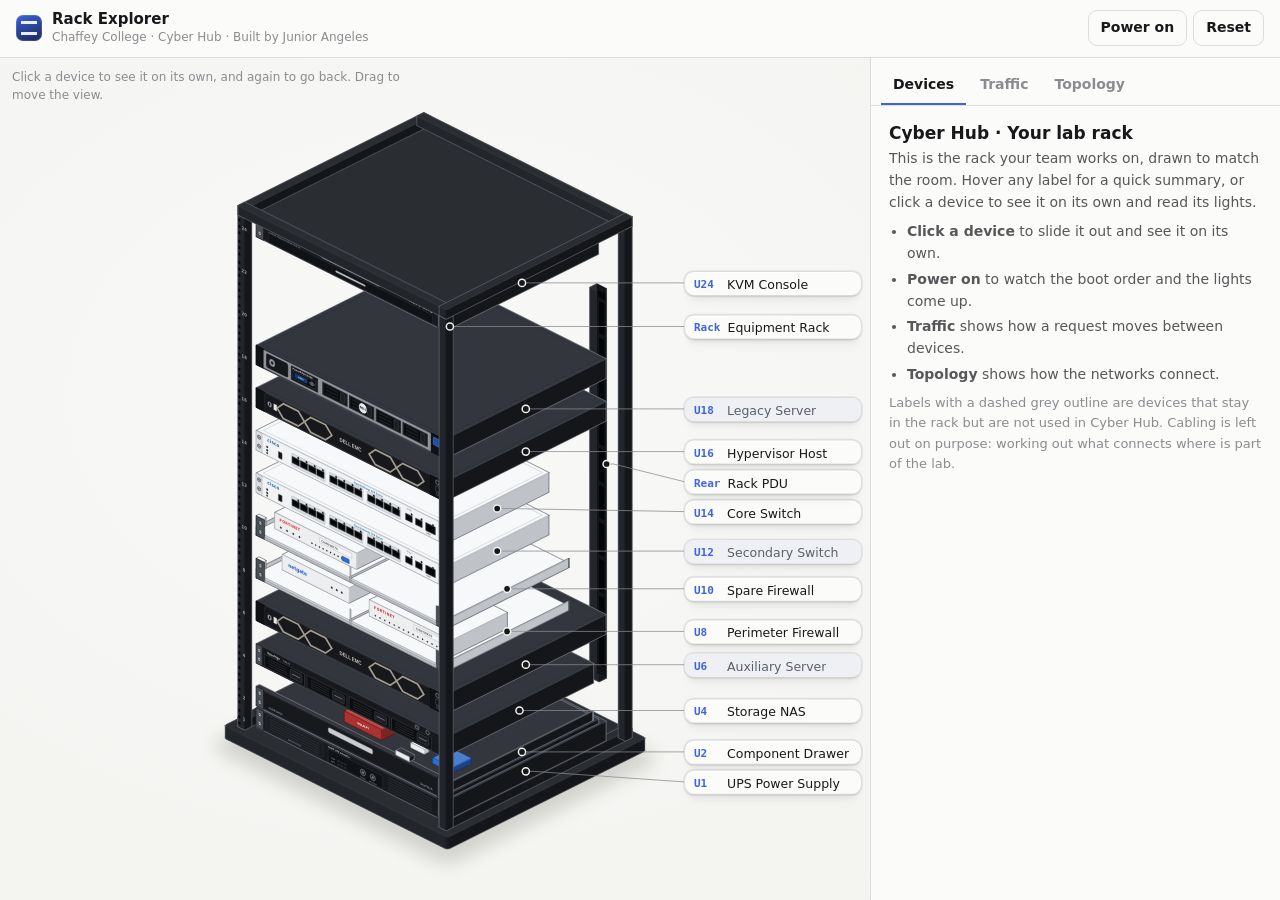
==== commit 13c96126: "Instructor rack replaces the per-rack mock ISP The FortiGate 50E is now a spare. The topology shows " ====
--- a/index.html
+++ b/index.html
@@ -2138,7 +2138,7 @@
 @media (prefers-reduced-motion:reduce){.iso-line[data-flow],.iso-dots circle[data-pulse]{animation:none}}
 `;
 
-const M={"devices":[{"id":"rack","num":0,"name":"Equipment Rack","make":"APC","model":"NetShelter SX 24U","u":"1–24","role":"The cabinet that holds, cools and organises everything","what":"A 19-inch enclosure with 24 rack units (U). One U is 1.75 in (44.45 mm) tall. Every device in the lab is screwed or slid into it.","how":"Vertical rails with square holes every U take cage nuts and screws, and the U numbers are printed on the rails. A base with levelling feet carries the weight, and perforated doors let air flow front to back. A power strip (PDU) runs down the rear rail.","uses":["Cyber Hub 00: rack and stack a server","Cyber Hub 12: every cable out, rack back to its starting state","Nightly shutdown ends with an instructor check"],"leds":[]},{"id":"kvm","num":1,"name":"KVM Console","make":"Tripp Lite","model":"B040-008-19","u":"24","role":"One keyboard, screen and mouse for the whole rack","what":"A 1U pull-out drawer with an LCD screen, keyboard and touchpad that folds into the rack. Behind it is an 8-port KVM switch.","how":"KVM stands for keyboard, video, mouse. A thick USB + VGA cable joins a server to one of the 8 rear ports. Choose a port and that server's video appears on the screen, while your keyboard and mouse control it.","uses":["Cyber Hub 06: install Proxmox on the hypervisor host","Read a server's screen when the network is down","Nightly shutdown: switch the KVM off, fold it, slide it into the rack"],"leds":[["Port LED","lit: a server is connected / selected"]]},{"id":"r420","num":2,"name":"Legacy Server","make":"Dell","model":"PowerEdge R420","u":"18","role":"Not used in Cyber Hub","what":"A 1U, two-socket Intel Xeon server from Dell's 12th generation. Hot-swap drive bays and an LCD status panel are on the front; two power supplies, iDRAC and gigabit NICs are at the back.","how":"Two redundant power supplies share the load, so one can fail without a shutdown. The iDRAC port is a tiny separate computer that lets an admin power the server on or off and see its screen over the network, even when the main system is off.","uses":["Not used in Cyber Hub. It stays in the rack."],"leds":[["Power LED (left ear)","green: system on"],["LCD panel","blue: normal · amber: fault"],["Drive LEDs (behind the bezel)","green blink: drive in use"]]},{"id":"hv","num":3,"name":"Hypervisor Host","make":"Dell EMC","model":"PowerEdge R440","u":"16","role":"Runs Proxmox VE and the virtual machines","what":"A 1U Dell EMC server that runs Proxmox VE, a Type-1 hypervisor. Proxmox is installed on the internal SD module (IDSDM), which leaves the drive bays free for virtual machine data.","how":"A Type-1 hypervisor runs straight on the hardware and divides CPU, RAM and storage between virtual machines. The Linux bridge vmbr0 is VLAN-aware, so a VM can be placed on a VLAN with a tag. VM disks live on the NAS and are mounted over NFS.","uses":["Cyber Hub 06: Proxmox host for the DMZ web server VM","Cyber Hub 08: hosts your Greenbone scanner appliance","Cyber Hub 09: hosts the visiting assessors' scanner appliance","Cyber Hub 07: FTP server VM","Managed from the Proxmox web interface on port 8006"],"leds":[["Power button (right ear)","green: on"],["Status icons (left ear)","off: healthy · amber: fault in that part"],["System ID button","blue: identify is on · amber blink: fault"]]},{"id":"core","num":4,"name":"Core Switch","make":"Cisco","model":"CBS350-12XT","u":"14","role":"Layer 3 switch: VLANs, routing and DHCP","what":"A managed Layer 3 switch with twelve 10-gigabit RJ45 ports (two shared with SFP+ cages) and a separate out-of-band management port on the front. The console port is at the back.","how":"The switch learns which MAC address lives on which port and forwards each frame only there. VLANs split it into separate networks. A trunk port carries several VLANs on one link. A switch virtual interface (SVI) gives each VLAN a gateway address so the switch can route between VLANs.","uses":["Cyber Hub 01: factory reset and out-of-band management","Cyber Hub 04: VLANs, routing between VLANs, DHCP and the port map","Cyber Hub 12: reset to factory defaults"],"leds":[["Port LED","solid: link up · blinking: traffic · off: no link"],["SYS / PWR","green: running · blinking: booting · amber: fault"]]},{"id":"sw2","num":5,"name":"Secondary Switch","make":"Cisco","model":"CBS350-12XT","u":"12","role":"Not used in Cyber Hub","what":"The same CBS350-12XT hardware as the core switch. Identical hardware means a config learned on one works on the other.","how":"Works exactly like the core switch. Used as spare capacity or as a separate segment, depending on what the instructor assigns.","uses":["Not used in Cyber Hub. It stays in the rack."],"leds":[["Port LED","solid: link up · blinking: traffic · off: no link"],["SYS / PWR","green: running · blinking: booting"]]},{"id":"fw","num":6,"name":"ISP Router","make":"Fortinet","model":"FortiGate 50E","u":"10","role":"Acts as a mock ISP for your rack","what":"A compact FortiGate. In this lab it acts as a mock ISP at 10.R.200.1, so the perimeter firewall has a real next hop.","how":"Its internal side answers at 10.R.200.1. The perimeter firewall's WAN port connects to it, and a laptop plugged into it can test your servers from the internet side.","uses":["Cyber Hub 02: set up as the ISP at 10.R.200.1","Cyber Hubs 06 and 09: test port forwards from the outside","Cyber Hub 12: factory reset"],"leds":[["PWR","green: power on"],["STA","green: running · blinking: booting"],["ALARM","off: healthy · red: fault"],["Port LEDs","solid: link up · blinking: traffic"]]},{"id":"bk","num":7,"name":"Perimeter Firewall","make":"Fortinet / Netgate","model":"FortiWiFi 60E / SG-3100","u":"8","role":"Your firewall between the lab and the internet. The Netgate beside it is retired.","what":"A rack tray holding a Fortinet FortiWiFi 60E, a FortiGate with built-in Wi-Fi, and a retired Netgate SG-3100.","how":"Every packet is compared with policies from top to bottom: source, destination, service, action. The first match wins and the default is deny. NAT swaps private addresses for the WAN address, Virtual IPs (VIPs) forward chosen outside ports to DMZ servers, and static routes tell it where the internal VLANs live. Its Wi-Fi radio serves the guest network.","uses":["Cyber Hub 02: interfaces, routes and configuration backups","Cyber Hub 03: policies, NAT, port forwards and guest Wi-Fi","Cyber Hub 09: its logs show the other team's scan","Netgate SG-3100: retired, not used"],"leds":[["Power LED","on: powered"],["Port LEDs","solid: link · blinking: traffic"]]},{"id":"aux","num":8,"name":"Auxiliary Server","make":"Dell EMC","model":"PowerEdge R440","u":"6","role":"Not used in Cyber Hub","what":"A second 1U R440, the same hardware as the hypervisor host.","how":"Same design: redundant power supplies, iDRAC remote management, two gigabit NICs and front drive carriers. Having two identical servers makes exercises possible that need a second host.","uses":["Not used in Cyber Hub. It stays in the rack."],"leds":[["Power button (right ear)","green: on"],["Status icons (left ear)","off: healthy · amber: fault in that part"],["System ID button","blue: identify is on · amber blink: fault"]]},{"id":"nas","num":9,"name":"Storage NAS","make":"Synology","model":"RS816","u":"4","role":"Central storage for virtual machine disks","what":"A 4-bay network-attached storage server running DiskStation Manager (DSM). The four drives are grouped into one storage pool.","how":"RAID 5 spreads data and parity across the four drives, so the pool survives one drive failing. An ext4 volume holds the VM_Datastore shared folder, which is exported over NFS so a server can mount it like a local disk.","uses":["Cyber Hub 05: RAID 5 pool and NFS share on the Storage VLAN","Cyber Hub 06: VM disks live on the VM_Datastore share","Cyber Hub 12: Mode 2 reset"],"leds":[["STATUS","green: healthy · orange blink: degraded / fault"],["Drive LED","green: drive OK · blink: activity · orange: fault"],["LAN LED","green: link · blink: traffic"]]},{"id":"drawer","num":10,"name":"Component Drawer","make":"StarTech","model":"SLIDESHELFD","u":"2","role":"Sliding shelf for the lab's small hardware","what":"A sliding 1U shelf with an open top. It stores the Raspberry Pi, cables, adapters and USB sticks.","how":"Telescoping rails let the shelf slide out of the rack so you can reach the contents, then lock back in. Nothing in the drawer is powered while it is stored.","uses":["Inventory check at the start of every lab: tell the instructor about anything missing","Holds the vulnerable Pi (Cyber Hub 08), the console cable, dongle, KVM cable and two USB sticks"],"leds":[]},{"id":"ups","num":11,"name":"UPS Power Supply","make":"Tripp Lite","model":"SMART750RM1U","u":"1","role":"Battery backup that powers the rack","what":"A 1U, 750 VA line-interactive UPS. It conditions the wall power and keeps the rack running through a short outage.","how":"Wall power charges the battery. If the voltage drops or fails, an inverter switches to battery in milliseconds so equipment keeps running long enough for a safe shutdown. It also smooths surges and out-of-range voltage.","uses":["Powers the whole rack through the PDU","Nightly shutdown: hold its power button, then unplug it from the wall","Protects the NAS and servers from unclean power-offs"],"leds":[["Line","green: wall power OK"],["Battery","amber: running on battery"],["Overload / replace","red: fault"],["Beeper","beeps during a power failure"]]},{"id":"pdu","num":12,"name":"Rack PDU","make":"APC","model":"Basic Rack PDU","u":"rear rail","role":"Power strip along the rear rail","what":"A vertical strip of outlets mounted at the back of the rack. It spreads one power feed to every device.","how":"One input feeds all outlets in parallel; each device's power cord uses one outlet. It has no battery of its own, so it depends on the UPS.","uses":["Distributes power from the UPS to all devices","Keeps power cords tidy along the rail"],"leds":[]}],"parts":[{"id":"kvm-tray","host":"kvm","name":"LCD + keyboard tray","side":"front","what":"The folding console. Pull it forward to use it, push it back to store it.","how":"Rails let the tray slide. The screen and keyboard connect to the KVM switch behind them."},{"id":"r420-lcd","host":"r420","name":"LCD status panel","side":"front","what":"A small screen on the front that shows the server's name, IP address and any error codes.","how":"It reads the same management controller (iDRAC) that handles remote access."},{"id":"r420-psu1","host":"r420","name":"Power supply 1","side":"rear","what":"A hot-swap 550 W power supply with an orange release tab.","how":"Converts mains AC to the server's DC rails. Pull the orange tab to remove it while the other supply keeps the server running."},{"id":"r420-psu2","host":"r420","name":"Power supply 2","side":"rear","what":"The redundant second power supply.","how":"Shares the load with supply 1; either one alone can run the server."},{"id":"hv-psu1","host":"hv","name":"Power supply 1","side":"rear","what":"A hot-swap power supply with an orange release tab.","how":"Redundant with supply 2. Plugged into the rack PDU."},{"id":"hv-psu2","host":"hv","name":"Power supply 2","side":"rear","what":"The second, redundant power supply.","how":"If supply 1 fails the server keeps running on this one."},{"id":"aux-psu1","host":"aux","name":"Power supply 1","side":"rear","what":"A hot-swap power supply.","how":"Redundant with supply 2."},{"id":"aux-psu2","host":"aux","name":"Power supply 2","side":"rear","what":"The redundant power supply.","how":"Keeps the server up if supply 1 fails."},{"id":"fw-unit","host":"fw","name":"FortiGate 50E (ISP router)","side":"up","what":"The ISP router, a desktop-size FortiGate resting on the tray.","how":"Network ports are on the back; the front shows power, status and port LEDs and a USB port."},{"id":"sg3100","host":"bk","name":"Netgate SG-3100 (retired)","side":"up","what":"A retired pfSense appliance. Not used in Cyber Hub.","how":"ARM-based, runs pfSense. Ports on the back; three status LEDs on the front."},{"id":"fw60e","host":"bk","name":"FortiWiFi 60E (perimeter firewall)","side":"up","what":"Your perimeter firewall: a FortiGate with built-in Wi-Fi for the guest network.","how":"Runs the same FortiOS as the FortiGate 50E, plus a wireless access point."},{"id":"nas-d1","host":"nas","name":"Drive tray 1","side":"front","what":"A lockable drive tray.","how":"One of the four drives in the RAID 5 pool. Pull a tray and the pool becomes degraded but keeps working."},{"id":"nas-d2","host":"nas","name":"Drive tray 2","side":"front","what":"A lockable drive tray.","how":"One of the four drives in the RAID 5 pool."},{"id":"nas-d3","host":"nas","name":"Drive tray 3","side":"front","what":"A lockable drive tray.","how":"One of the four drives in the RAID 5 pool."},{"id":"nas-d4","host":"nas","name":"Drive tray 4","side":"front","what":"A lockable drive tray.","how":"One of the four drives in the RAID 5 pool."},{"id":"pi-vuln","host":"drawer","name":"Raspberry Pi 3 · VULN-PI","side":"up","what":"The deliberately vulnerable Pi your team builds in Cyber Hub 08.","how":"Pre-loaded with weaknesses, including a backdoor page, for testing."},{"id":"usb-a","host":"drawer","name":"USB stick A (install)","side":"up","what":"Proxmox installer, used in Cyber Hub 06.","how":"Created with an MBR partition scheme so the Dell BIOS can boot it."},{"id":"usb-b","host":"drawer","name":"USB stick B (transfer)","side":"up","what":"Transfer stick for moving files into and out of the air-gapped rack.","how":"The only sanctioned way data leaves the lab."},{"id":"console","host":"drawer","name":"Console cable (blue)","side":"up","what":"USB-to-RJ45 serial adapter.","how":"Connects a laptop to the console port of a switch or firewall for first-time setup at 115200 baud."},{"id":"dongle","host":"drawer","name":"Multiport dongle","side":"up","what":"A USB-C hub for laptops.","how":"Adds Ethernet and USB so modern laptops can plug into the lab."},{"id":"kvm-cable","host":"drawer","name":"KVM cable","side":"up","what":"A thick cable with USB and VGA ends. Critical item.","how":"Joins a server to the KVM console for screen, keyboard and mouse."}],"power":[{"id":"ups","at":0,"dur":1.6,"note":"UPS powers on and starts supplying the PDU"},{"id":"pdu","at":1.2,"dur":0.6,"note":"PDU outlets live"},{"id":"fw","at":2,"dur":3,"note":"ISP router boots"},{"id":"bk","at":2.2,"dur":2.5,"note":"Perimeter firewall boots"},{"id":"core","at":2.6,"dur":3.4,"note":"Core switch boots, ports come up"},{"id":"sw2","at":2.9,"dur":3.2,"note":"Secondary switch boots"},{"id":"nas","at":4.2,"dur":4,"note":"NAS boots DSM and checks the RAID"},{"id":"hv","at":6,"dur":4,"note":"Hypervisor host starts Proxmox"},{"id":"aux","at":6.4,"dur":3.6,"note":"Auxiliary server boots"},{"id":"r420","at":6.8,"dur":3.6,"note":"Legacy server boots"},{"id":"kvm","at":8.6,"dur":1.2,"note":"KVM console lights up"}],"traffic":[{"id":"web","name":"Open the company web page (DMZ)","layer":"Layer 3–7 · HTTP through a firewall policy","route":["laptop","core","bk","hv","laptop"],"steps":["The laptop on the Data VLAN asks for http://10.R.40.10. That is another network, so it goes to its gateway, the core switch.","The switch has no DMZ address of its own, so its default route sends the packet to the firewall's internal port.","The firewall checks its policies. Internal_to_DMZ allows HTTP, so it forwards the packet out of its DMZ port.","The packet crosses the switch on the DMZ VLAN to the hypervisor, where the web server VM answers.","The reply takes the same path back through the firewall to the laptop."],"hit":{"laptop":"use","core":"use","bk":"use","hv":"use"},"why":"Every packet between your internal networks and the DMZ passes a firewall policy. That is the point of a DMZ."},{"id":"inbound","name":"Outside visitor opens the web page (port forward)","layer":"Layer 3–7 · VIP and inbound policy","route":["wan","fw","bk","hv"],"steps":["A laptop on the ISP router asks for http://10.R.200.2, the firewall's WAN address.","The ISP router delivers the request to the firewall's WAN port.","VIP-HTTP maps port 80 to the web server, 10.R.40.10, and Allow_Inbound_Services lets it into the DMZ and nowhere else.","The web server VM answers, and the reply goes back out through the firewall."],"hit":{"wan":"use","fw":"use","bk":"use","core":"use","hv":"use"},"why":"How a real company publishes one server to the internet without exposing anything behind it."},{"id":"out","name":"Reach the internet (outbound NAT)","layer":"Layer 3 · routing + NAT","route":["laptop","core","bk","fw"],"steps":["The laptop sends a packet to an outside address. Its default gateway is the switch.","The core switch's default route points to the firewall's internal address, so it forwards the packet there.","The firewall matches Outbound_General_Access, then NAT replaces the private source address with its WAN address, 10.R.200.2.","The packet reaches the ISP router at 10.R.200.1, the mock ISP."],"hit":{"laptop":"use","core":"use","bk":"use","fw":"use","wan":"use"},"why":"Default routes, firewall policy and NAT, step by step. If a hop fails, you can see which layer to check."},{"id":"ftp","name":"Log in to the FTP server (DMZ)","layer":"Layer 7 · FTP, cleartext","route":["laptop","core","bk","hv","nas"],"steps":["The laptop sends its FTP login to the FTP server VM at 10.R.40.11.","The FTP server is in the DMZ, so the switch sends the packets to the firewall.","Internal_to_DMZ allows FTP, so the firewall passes them to the DMZ.","The VM on the hypervisor receives the username and password.","Its disk lives on the NAS, so the file list comes from storage. The login worked, and every character travelled in plain text."],"hit":{"laptop":"use","core":"use","bk":"use","hv":"use","nas":"use"},"why":"In Cyber Hub 07 you capture this login and find the password in plain text."},{"id":"nfs","name":"VM disk read/write over NFS","layer":"Layer 4–7 · NFS on the storage VLAN","route":["hv","core","nas","hv"],"steps":["A virtual machine on the hypervisor writes to its virtual disk. Proxmox turns that into NFS requests.","The requests travel to the core switch, which routes them to the Storage VLAN.","The NAS receives the request and writes it to the RAID 5 pool, spreading data and parity across the four drives.","The NAS acknowledges and the data path returns to the host. The VM never knows its disk is remote."],"hit":{"hv":"use","core":"use","nas":"use"},"why":"Why storage gets its own VLAN: heavy disk traffic must not slow other users."},{"id":"mgmt","name":"Manage Proxmox from a laptop","layer":"Layer 2–7 · HTTPS to :8006","route":["laptop","core","hv","laptop"],"steps":["The laptop opens https://<host>:8006. Its packet is routed by the switch to the Management network.","The core switch carries the Management VLAN untagged (native) on the trunk to the host.","Proxmox answers. If the native VLAN does not match, this step fails and the page never loads.","The reply returns and the web interface appears."],"hit":{"laptop":"use","core":"use","hv":"use"},"why":"The native VLAN rule from Cyber Hub 04: lose the management path to the hypervisor and you lose the host."},{"id":"kvmflow","name":"Local console on a server","layer":"Physical · keyboard, video, mouse","route":["kvm","hv","kvm"],"steps":["On the KVM console, choose the port the server is plugged into.","Keyboard and mouse signals go to the server; its video goes back to the screen.","No network is involved, so this works even when the network is down. That is why Proxmox is installed here first."],"hit":{"kvm":"use","hv":"use"},"why":"Out-of-network access: the reason a rack has a KVM."}],"attacks":[{"id":"ftpsniff","kind":"attack","name":"Sniffing a cleartext FTP password","goal":"Goal 6 · Task 7","summary":"Anyone who can see the traffic can read an FTP login.","steps":[{"title":"A user logs in","text":"A student starts an FTP session to Ubuntu-FTP. The password is sent as ordinary text.","route":["laptop","core","hv"],"hit":{},"watch":{"core":1,"hv":1},"focus":"core"},{"title":"The wire is watched","text":"Wireshark on the analyst laptop captures frames passing the switch. FTP has no encryption, so the TCP stream contains the username and password as readable text.","route":["attacker","core"],"hit":{"core":1},"watch":{"hv":1},"focus":"core"},{"title":"The password is read","text":"In the TCP stream the attacker finds the exact packet that carries PASS followed by the password.","route":[],"hit":{"core":1,"hv":1},"watch":{},"focus":"hv"},{"title":"Impact","text":"With the credentials the attacker can log in to the FTP VM. Its disk is stored on the NAS, so data on the storage network is exposed too.","route":["attacker","core","hv","nas"],"hit":{"hv":1,"nas":1},"watch":{"core":1},"focus":"nas"}],"defend":["Use SFTP or FTPS so the session is encrypted","Segment storage and management traffic onto separate VLANs","Restrict who can reach FTP with firewall policy","Monitor for unexpected captures and logins"]},{"id":"recon","kind":"attack","name":"Ping sweep and vulnerability scan","goal":"Goal 7 · Tasks 3–4","summary":"Mapping a network before attacking it.","steps":[{"title":"Ping sweep","text":"From the target rack's Data network, Nmap sends one ICMP echo to every address in the subnet.","route":["attacker","core"],"hit":{},"watch":{"core":1},"focus":"core"},{"title":"Hosts answer","text":"Live hosts reply. The Ubuntu FTP server and the vulnerable Pi appear in the list.","route":["core","hv","drawer"],"hit":{"hv":1,"drawer":1},"watch":{},"focus":"hv"},{"title":"Targeted scan","text":"Greenbone runs a Full and Fast scan against just those IPs and reports High-severity findings.","route":["attacker","core","hv","drawer"],"hit":{"hv":1,"drawer":1},"watch":{"core":1},"focus":"drawer"},{"title":"Firewall view","text":"The firewall policy blocks or allows pings between zones. Disabling ping on the WAN makes the device less visible.","route":[],"hit":{},"watch":{"fw":1},"focus":"fw"}],"defend":["Turn off ping replies on exposed interfaces","Limit which networks can reach each service","Patch what the scanner finds","Log and alert on sweeps"]},{"id":"mgmtsniff","kind":"attack","name":"Sniffing Telnet / HTTP management","goal":"Goal 3 · Task 2","summary":"Admin passwords sent in cleartext can be captured.","steps":[{"title":"An admin connects","text":"An administrator opens the switch's web page over plain HTTP, or logs in over Telnet.","route":["laptop","core"],"hit":{},"watch":{"core":1},"focus":"core"},{"title":"The login is captured","text":"Telnet and HTTP send credentials as text. A packet capture on the path shows them.","route":["attacker","core"],"hit":{"core":1},"watch":{},"focus":"core"},{"title":"The attacker takes control","text":"With admin access the attacker can change VLANs, routes and DHCP. Every network that depends on the switch is affected.","route":["attacker","core","sw2","fw"],"hit":{"core":1},"watch":{"sw2":1,"fw":1,"hv":1,"nas":1},"focus":"core"}],"defend":["Enable SSH and HTTPS only; disable Telnet and HTTP","Use the out-of-band management port","Restrict who can reach management addresses"]},{"id":"usb","kind":"attack","name":"Rogue USB device (HID attack)","goal":"Goal 8 · Physical security","summary":"A USB device that pretends to be a keyboard. Theory only: the lab forbids plugging these in.","steps":[{"title":"Trigger","text":"Someone with brief physical access plugs a device into a front USB port or the KVM. The computer trusts anything that looks like a keyboard.","route":[],"hit":{"hv":1},"watch":{"kvm":1},"focus":"hv"},{"title":"Execution","text":"The device types a scripted payload within seconds, as if a person were at the keyboard.","route":[],"hit":{"hv":1,"kvm":1},"watch":{},"focus":"hv"},{"title":"Impact","text":"Whatever that account can do, the script can do. On a hypervisor that means every virtual machine and the storage it mounts.","route":["hv","core","nas"],"hit":{"hv":1},"watch":{"nas":1,"core":1},"focus":"nas"}],"defend":["Lock the rack and use bezels","Disable unused USB ports in the BIOS","Use endpoint controls for new devices","Train staff not to plug in unknown devices"]},{"id":"inbound","kind":"attack","name":"Probing the exposed services (VIPs)","goal":"Goal 2 · Tasks 12–13","summary":"Port forwarding makes inside servers reachable from outside.","steps":[{"title":"A probe from outside","text":"A scan from the WAN side reaches the firewall's public address on the ports forwarded by the Virtual IPs.","route":["wan","fw"],"hit":{"fw":1},"watch":{},"focus":"fw"},{"title":"Policy decides","text":"The Allow_Inbound_Services policy lets FTP, SSH and HTTP through to the mapped servers. Everything else is dropped.","route":["fw","core"],"hit":{"fw":1},"watch":{"core":1},"focus":"fw"},{"title":"Servers exposed","text":"The mapped FTP/SSH and web servers now answer to the outside, so they must be patched and well configured.","route":["core","hv","drawer"],"hit":{"hv":1,"drawer":1},"watch":{},"focus":"hv"}],"defend":["Expose only the services you need","Keep NAT off on inbound policies so the VIP handles translation cleanly","Patch exposed servers and log connections"]},{"id":"power","kind":"outage","name":"Power failure and safe shutdown","goal":"Nightly shutdown procedure","summary":"The UPS buys time for an orderly shutdown.","steps":[{"title":"Wall power fails","text":"The UPS detects the loss and switches to battery. Its beeper sounds and the battery LED turns amber.","route":[],"hit":{"ups":1},"watch":{"pdu":1},"focus":"ups","fx":"battery"},{"title":"Everything keeps running","text":"The PDU still has power, so the network, storage and servers carry on for a few minutes.","route":[],"hit":{},"watch":{"ups":1,"pdu":1,"fw":1,"core":1,"sw2":1,"nas":1,"hv":1,"aux":1,"r420":1},"focus":"pdu","fx":"battery"},{"title":"Shut down in order","text":"Shut down VMs, then power off the Proxmox host, then the KVM, then the UPS. Storage and network last so nothing loses its disk.","route":[],"hit":{"hv":1,"aux":1,"r420":1},"watch":{"nas":1},"focus":"hv","fx":"shutdown"},{"title":"Battery runs out","text":"Without a shutdown the UPS eventually runs flat and everything powers off suddenly. A sudden power-off can corrupt a RAID volume or a VM disk.","route":[],"hit":{"nas":1,"hv":1,"ups":1},"watch":{},"focus":"nas","fx":"dead"}],"defend":["Size the UPS for the load and runtime","Configure automatic shutdown on the NAS and servers","Test the battery regularly"]},{"id":"vlan","kind":"outage","name":"Native VLAN mismatch","goal":"Goal 3 · Task 7","summary":"One setting on a trunk cuts off the hypervisor.","steps":[{"title":"Misconfiguration","text":"The trunk toward the hypervisor is set without the Management VLAN as the native (untagged) VLAN.","route":[],"hit":{"core":1},"watch":{},"focus":"core"},{"title":"Host unreachable","text":"The host sends untagged management frames, but the switch expects tagged ones. They land in the wrong VLAN or are dropped.","route":["laptop","core","hv"],"hit":{"core":1,"hv":1},"watch":{},"focus":"hv"},{"title":"Knock-on effects","text":"The Proxmox web page times out. VMs and NFS storage lose their path as well.","route":[],"hit":{"hv":1},"watch":{"nas":1,"aux":1},"focus":"nas"},{"title":"Fix it bottom-up","text":"Check Layer 1 link lights first, then Layer 2 VLAN and trunk settings, then Layer 3 addresses, then Layer 4–7 policy.","route":[],"hit":{},"watch":{"core":1,"hv":1},"focus":"core"}],"defend":["Use the OSI bottom-up method","Change one thing at a time","Back up the config before changing trunks"]}],"outside":[{"id":"laptop","name":"Student laptop","note":"A laptop patched into a data-network port."},{"id":"wan","name":"The internet side","note":"Past the ISP router at 10.R.200.1. A laptop plugged into the ISP router stands in for the outside world."},{"id":"attacker","name":"Attacker laptop","note":"A second analyst workstation, used for the offensive exercises."}],"osi":[["Layer 1 · Physical","Check link lights, cable seating and SFP modules."],["Layer 2 · Data Link","Check VLAN assignments, trunk status and the MAC address table."],["Layer 3 · Network","Check IP and mask, the default gateway and routing tables."],["Layers 4–7","Check firewall policies, service status and ports."]]};const V={"front":{"P":{"origin":[350,674.7159133047919],"scale":1.3575924817192546,"elevation":30,"azimuth":45}},"rear":{"P":{"origin":[350,674.7159133047919],"scale":1.3575924817192546,"elevation":30,"azimuth":225}}};const SPEC={"front":{"dongle":{"host":"drawer","kind":"up","lift":26},"kvm-cable":{"host":"drawer","kind":"up","lift":26},"pi-vuln":{"host":"drawer","kind":"up","lift":30},"usb-b":{"host":"drawer","kind":"up","lift":26},"usb-a":{"host":"drawer","kind":"up","lift":26},"console":{"host":"drawer","kind":"up","lift":26},"nas-d1":{"host":"nas","kind":"face","x0":-69,"x1":-37,"zt":62.6,"zb":54.6,"y0":68,"s":1,"out":46},"nas-d2":{"host":"nas","kind":"face","x0":-35,"x1":-3,"zt":62.6,"zb":54.6,"y0":68,"s":1,"out":46},"nas-d3":{"host":"nas","kind":"face","x0":-1,"x1":31,"zt":62.6,"zb":54.6,"y0":68,"s":1,"out":46},"nas-d4":{"host":"nas","kind":"face","x0":33,"x1":65,"zt":62.6,"zb":54.6,"y0":68,"s":1,"out":46},"sg3100":{"host":"bk","kind":"up","lift":36},"fw60e":{"host":"bk","kind":"up","lift":36},"fw-unit":{"host":"fw","kind":"up","lift":36},"r420-lcd":{"host":"r420","kind":"face","x0":-46,"x1":-28,"zt":258.2,"zb":253.2,"y0":68,"s":1,"out":26},"kvm-tray":{"host":"kvm","kind":"face","x0":-66,"x1":66,"zt":340.40000000000003,"zb":334.6,"y0":68,"s":1,"out":56}},"rear":{"console":{"host":"drawer","kind":"up","lift":26},"usb-a":{"host":"drawer","kind":"up","lift":26},"usb-b":{"host":"drawer","kind":"up","lift":26},"pi-vuln":{"host":"drawer","kind":"up","lift":30},"kvm-cable":{"host":"drawer","kind":"up","lift":26},"dongle":{"host":"drawer","kind":"up","lift":26},"aux-psu1":{"host":"aux","kind":"face","x0":-70,"x1":-54,"zt":93.6,"zb":83.2,"y0":-62,"s":-1,"out":44},"aux-psu2":{"host":"aux","kind":"face","x0":-53,"x1":-37,"zt":93.6,"zb":83.2,"y0":-62,"s":-1,"out":44},"fw60e":{"host":"bk","kind":"up","lift":36},"sg3100":{"host":"bk","kind":"up","lift":36},"fw-unit":{"host":"fw","kind":"up","lift":36},"hv-psu1":{"host":"hv","kind":"face","x0":-70,"x1":-54,"zt":233.60000000000002,"zb":223.20000000000002,"y0":-62,"s":-1,"out":44},"hv-psu2":{"host":"hv","kind":"face","x0":-53,"x1":-37,"zt":233.60000000000002,"zb":223.20000000000002,"y0":-62,"s":-1,"out":44},"r420-psu1":{"host":"r420","kind":"face","x0":-70,"x1":-54,"zt":261.6,"zb":251.20000000000002,"y0":-62,"s":-1,"out":44},"r420-psu2":{"host":"r420","kind":"face","x0":-53,"x1":-37,"zt":261.6,"zb":251.20000000000002,"y0":-62,"s":-1,"out":44}}};const ANCH={"ups":{"front":{"edge":[76,3,18.4],"mid":[0,68,18.4],"z0":12,"H":12.8,"y0":68,"d":130},"rear":{"edge":[-76,3,18.4],"mid":[0,-62,18.4],"z0":12,"H":12.8,"y0":-62,"d":130}},"drawer":{"front":{"edge":[76,6,32.4],"mid":[0,68,32.4],"z0":26,"H":12.8,"y0":68,"d":124},"rear":{"edge":[-76,6,32.4],"mid":[0,-56,32.4],"z0":26,"H":12.8,"y0":-56,"d":124}},"nas":{"front":{"edge":[76,8,60.4],"mid":[0,68,60.4],"z0":54,"H":12.8,"y0":68,"d":120},"rear":{"edge":[-76,8,60.4],"mid":[0,-52,60.4],"z0":54,"H":12.8,"y0":-52,"d":120}},"aux":{"front":{"edge":[76,3,88.4],"mid":[0,68,88.4],"z0":82,"H":12.8,"y0":68,"d":130},"rear":{"edge":[-76,3,88.4],"mid":[0,-62,88.4],"z0":82,"H":12.8,"y0":-62,"d":130}},"bk":{"front":{"edge":[76,18,116.4],"mid":[0,68,116.4],"z0":110,"H":12.8,"y0":68,"d":100},"rear":{"edge":[-76,18,116.4],"mid":[0,-32,116.4],"z0":110,"H":12.8,"y0":-32,"d":100}},"fw":{"front":{"edge":[76,18,144.4],"mid":[0,68,144.4],"z0":138,"H":12.8,"y0":68,"d":100},"rear":{"edge":[-76,18,144.4],"mid":[0,-32,144.4],"z0":138,"H":12.8,"y0":-32,"d":100}},"sw2":{"front":{"edge":[76,26,172.4],"mid":[0,68,172.4],"z0":166,"H":12.8,"y0":68,"d":84},"rear":{"edge":[-76,26,172.4],"mid":[0,-16,172.4],"z0":166,"H":12.8,"y0":-16,"d":84}},"core":{"front":{"edge":[76,26,200.4],"mid":[0,68,200.4],"z0":194,"H":12.8,"y0":68,"d":84},"rear":{"edge":[-76,26,200.4],"mid":[0,-16,200.4],"z0":194,"H":12.8,"y0":-16,"d":84}},"hv":{"front":{"edge":[76,3,228.4],"mid":[0,68,228.4],"z0":222,"H":12.8,"y0":68,"d":130},"rear":{"edge":[-76,3,228.4],"mid":[0,-62,228.4],"z0":222,"H":12.8,"y0":-62,"d":130}},"r420":{"front":{"edge":[76,3,256.4],"mid":[0,68,256.4],"z0":250,"H":12.8,"y0":68,"d":130},"rear":{"edge":[-76,3,256.4],"mid":[0,-62,256.4],"z0":250,"H":12.8,"y0":-62,"d":130}},"kvm":{"front":{"edge":[76,6,340.4],"mid":[0,68,340.4],"z0":334,"H":12.8,"y0":68,"d":124},"rear":{"edge":[-76,6,340.4],"mid":[0,-56,340.4],"z0":334,"H":12.8,"y0":-56,"d":124}},"pdu":{"front":{"edge":[70,-68,188.8],"z0":48,"H":256,"y0":-68,"d":6},"rear":{"edge":[62,-68,188.8],"z0":48,"H":256,"y0":-68,"d":6}},"rack":{"front":{"edge":[84,72,342],"z0":12,"H":336,"y0":72,"d":150},"rear":{"edge":[-84,-72,342],"z0":12,"H":336,"y0":-72,"d":150}}};const K={"TOP_Z":348,"W":152,"U":14};
+const M={"devices":[{"id":"rack","num":0,"name":"Equipment Rack","make":"APC","model":"NetShelter SX 24U","u":"1–24","role":"The cabinet that holds, cools and organises everything","what":"A 19-inch enclosure with 24 rack units (U). One U is 1.75 in (44.45 mm) tall. Every device in the lab is screwed or slid into it.","how":"Vertical rails with square holes every U take cage nuts and screws, and the U numbers are printed on the rails. A base with levelling feet carries the weight, and perforated doors let air flow front to back. A power strip (PDU) runs down the rear rail.","uses":["Cyber Hub 00: rack and stack a server","Cyber Hub 15: every cable out, rack back to its starting state","Nightly shutdown ends with an instructor check"],"leds":[]},{"id":"kvm","num":1,"name":"KVM Console","make":"Tripp Lite","model":"B040-008-19","u":"24","role":"One keyboard, screen and mouse for the whole rack","what":"A 1U pull-out drawer with an LCD screen, keyboard and touchpad that folds into the rack. Behind it is an 8-port KVM switch.","how":"KVM stands for keyboard, video, mouse. A thick USB + VGA cable joins a server to one of the 8 rear ports. Choose a port and that server's video appears on the screen, while your keyboard and mouse control it.","uses":["Cyber Hub 07: install Proxmox on the hypervisor host","Read a server's screen when the network is down","Nightly shutdown: switch the KVM off, fold it, slide it into the rack"],"leds":[["Port LED","lit: a server is connected / selected"]]},{"id":"r420","num":2,"name":"Legacy Server","make":"Dell","model":"PowerEdge R420","u":"18","role":"Not used in Cyber Hub","what":"A 1U, two-socket Intel Xeon server from Dell's 12th generation. Hot-swap drive bays and an LCD status panel are on the front; two power supplies, iDRAC and gigabit NICs are at the back.","how":"Two redundant power supplies share the load, so one can fail without a shutdown. The iDRAC port is a tiny separate computer that lets an admin power the server on or off and see its screen over the network, even when the main system is off.","uses":["Not used in Cyber Hub. It stays in the rack."],"leds":[["Power LED (left ear)","green: system on"],["LCD panel","blue: normal · amber: fault"],["Drive LEDs (behind the bezel)","green blink: drive in use"]]},{"id":"hv","num":3,"name":"Hypervisor Host","make":"Dell EMC","model":"PowerEdge R440","u":"16","role":"Runs Proxmox VE and the virtual machines","what":"A 1U Dell EMC server that runs Proxmox VE, a Type-1 hypervisor. Proxmox is installed on the internal SD module (IDSDM), which leaves the drive bays free for virtual machine data.","how":"A Type-1 hypervisor runs straight on the hardware and divides CPU, RAM and storage between virtual machines. The Linux bridge vmbr0 is VLAN-aware, so a VM can be placed on a VLAN with a tag. VM disks live on the NAS and are mounted over NFS.","uses":["Cyber Hub 08: Proxmox host for the DMZ web server VM","Cyber Hub 10: hosts your Greenbone scanner appliance","Cyber Hub 12: hosts the visiting assessors' scanner appliance","Cyber Hub 09: FTP server VM","Managed from the Proxmox web interface on port 8006"],"leds":[["Power button (right ear)","green: on"],["Status icons (left ear)","off: healthy · amber: fault in that part"],["System ID button","blue: identify is on · amber blink: fault"]]},{"id":"core","num":4,"name":"Core Switch","make":"Cisco","model":"CBS350-12XT","u":"14","role":"Layer 3 switch: VLANs, routing and DHCP","what":"A managed Layer 3 switch with twelve 10-gigabit RJ45 ports (two shared with SFP+ cages) and a separate out-of-band management port on the front. The console port is at the back.","how":"The switch learns which MAC address lives on which port and forwards each frame only there. VLANs split it into separate networks. A trunk port carries several VLANs on one link. A switch virtual interface (SVI) gives each VLAN a gateway address so the switch can route between VLANs.","uses":["Cyber Hub 01: factory reset and out-of-band management","Cyber Hubs 04 and 05: VLANs, routing between VLANs, DHCP and the port map","Cyber Hub 15: reset to factory defaults"],"leds":[["Port LED","solid: link up · blinking: traffic · off: no link"],["SYS / PWR","green: running · blinking: booting · amber: fault"]]},{"id":"sw2","num":5,"name":"Secondary Switch","make":"Cisco","model":"CBS350-12XT","u":"12","role":"Not used in Cyber Hub","what":"The same CBS350-12XT hardware as the core switch. Identical hardware means a config learned on one works on the other.","how":"Works exactly like the core switch. Used as spare capacity or as a separate segment, depending on what the instructor assigns.","uses":["Not used in Cyber Hub. It stays in the rack."],"leds":[["Port LED","solid: link up · blinking: traffic · off: no link"],["SYS / PWR","green: running · blinking: booting"]]},{"id":"fw","num":6,"name":"Spare Firewall","make":"Fortinet","model":"FortiGate 50E","u":"10","role":"Not used. The instructor rack is your provider","what":"A compact FortiGate that once acted as each rack's mock ISP. Now every rack's firewall connects through its wall jack to the instructor rack, which plays the internet provider, so this unit is not used.","how":"Leave it in place and powered off. Your firewall's wan1 cables to the wall jack labeled with your rack number instead.","uses":["Not used in Cyber Hub 1.0"],"leds":[["PWR","green: power on"],["STA","green: running · blinking: booting"],["ALARM","off: healthy · red: fault"],["Port LEDs","solid: link up · blinking: traffic"]]},{"id":"bk","num":7,"name":"Perimeter Firewall","make":"Fortinet / Netgate","model":"FortiWiFi 60E / SG-3100","u":"8","role":"Your firewall between the lab and the internet. The Netgate beside it is retired.","what":"A rack tray holding a Fortinet FortiWiFi 60E, a FortiGate with built-in Wi-Fi, and a retired Netgate SG-3100.","how":"Every packet is compared with policies from top to bottom: source, destination, service, action. The first match wins and the default is deny. NAT swaps private addresses for the WAN address, Virtual IPs (VIPs) forward chosen outside ports to DMZ servers, and static routes tell it where the internal VLANs live. Its Wi-Fi radio serves the guest network.","uses":["Cyber Hub 02: interfaces, routes and configuration backups","Cyber Hub 03: policies, NAT, port forwards and guest Wi-Fi","Cyber Hub 12: its logs show the other team's scan","Netgate SG-3100: retired, not used"],"leds":[["Power LED","on: powered"],["Port LEDs","solid: link · blinking: traffic"]]},{"id":"aux","num":8,"name":"Auxiliary Server","make":"Dell EMC","model":"PowerEdge R440","u":"6","role":"Not used in Cyber Hub","what":"A second 1U R440, the same hardware as the hypervisor host.","how":"Same design: redundant power supplies, iDRAC remote management, two gigabit NICs and front drive carriers. Having two identical servers makes exercises possible that need a second host.","uses":["Not used in Cyber Hub. It stays in the rack."],"leds":[["Power button (right ear)","green: on"],["Status icons (left ear)","off: healthy · amber: fault in that part"],["System ID button","blue: identify is on · amber blink: fault"]]},{"id":"nas","num":9,"name":"Storage NAS","make":"Synology","model":"RS816","u":"4","role":"Central storage for virtual machine disks","what":"A 4-bay network-attached storage server running DiskStation Manager (DSM). The four drives are grouped into one storage pool.","how":"RAID 5 spreads data and parity across the four drives, so the pool survives one drive failing. An ext4 volume holds the VM_Datastore shared folder, which is exported over NFS so a server can mount it like a local disk.","uses":["Cyber Hub 06: RAID 5 pool and NFS share on the Storage VLAN","Cyber Hub 07: VM disks live on the VM_Datastore share","Cyber Hub 15: Mode 2 reset"],"leds":[["STATUS","green: healthy · orange blink: degraded / fault"],["Drive LED","green: drive OK · blink: activity · orange: fault"],["LAN LED","green: link · blink: traffic"]]},{"id":"drawer","num":10,"name":"Component Drawer","make":"StarTech","model":"SLIDESHELFD","u":"2","role":"Sliding shelf for the lab's small hardware","what":"A sliding 1U shelf with an open top. It stores the Raspberry Pi, cables, adapters and USB sticks.","how":"Telescoping rails let the shelf slide out of the rack so you can reach the contents, then lock back in. Nothing in the drawer is powered while it is stored.","uses":["Inventory check at the start of every lab: tell the instructor about anything missing","Holds the vulnerable Pi (Cyber Hub 11), the console cable, dongle, KVM cable and two USB sticks"],"leds":[]},{"id":"ups","num":11,"name":"UPS Power Supply","make":"Tripp Lite","model":"SMART750RM1U","u":"1","role":"Battery backup that powers the rack","what":"A 1U, 750 VA line-interactive UPS. It conditions the wall power and keeps the rack running through a short outage.","how":"Wall power charges the battery. If the voltage drops or fails, an inverter switches to battery in milliseconds so equipment keeps running long enough for a safe shutdown. It also smooths surges and out-of-range voltage.","uses":["Powers the whole rack through the PDU","Nightly shutdown: hold its power button, then unplug it from the wall","Protects the NAS and servers from unclean power-offs"],"leds":[["Line","green: wall power OK"],["Battery","amber: running on battery"],["Overload / replace","red: fault"],["Beeper","beeps during a power failure"]]},{"id":"pdu","num":12,"name":"Rack PDU","make":"APC","model":"Basic Rack PDU","u":"rear rail","role":"Power strip along the rear rail","what":"A vertical strip of outlets mounted at the back of the rack. It spreads one power feed to every device.","how":"One input feeds all outlets in parallel; each device's power cord uses one outlet. It has no battery of its own, so it depends on the UPS.","uses":["Distributes power from the UPS to all devices","Keeps power cords tidy along the rail"],"leds":[]}],"parts":[{"id":"kvm-tray","host":"kvm","name":"LCD + keyboard tray","side":"front","what":"The folding console. Pull it forward to use it, push it back to store it.","how":"Rails let the tray slide. The screen and keyboard connect to the KVM switch behind them."},{"id":"r420-lcd","host":"r420","name":"LCD status panel","side":"front","what":"A small screen on the front that shows the server's name, IP address and any error codes.","how":"It reads the same management controller (iDRAC) that handles remote access."},{"id":"r420-psu1","host":"r420","name":"Power supply 1","side":"rear","what":"A hot-swap 550 W power supply with an orange release tab.","how":"Converts mains AC to the server's DC rails. Pull the orange tab to remove it while the other supply keeps the server running."},{"id":"r420-psu2","host":"r420","name":"Power supply 2","side":"rear","what":"The redundant second power supply.","how":"Shares the load with supply 1; either one alone can run the server."},{"id":"hv-psu1","host":"hv","name":"Power supply 1","side":"rear","what":"A hot-swap power supply with an orange release tab.","how":"Redundant with supply 2. Plugged into the rack PDU."},{"id":"hv-psu2","host":"hv","name":"Power supply 2","side":"rear","what":"The second, redundant power supply.","how":"If supply 1 fails the server keeps running on this one."},{"id":"aux-psu1","host":"aux","name":"Power supply 1","side":"rear","what":"A hot-swap power supply.","how":"Redundant with supply 2."},{"id":"aux-psu2","host":"aux","name":"Power supply 2","side":"rear","what":"The redundant power supply.","how":"Keeps the server up if supply 1 fails."},{"id":"fw-unit","host":"fw","name":"FortiGate 50E (spare)","side":"up","what":"A spare desktop-size FortiGate resting on the tray. Not used in the labs.","how":"Network ports are on the back; the front shows power, status and port LEDs and a USB port."},{"id":"sg3100","host":"bk","name":"Netgate SG-3100 (retired)","side":"up","what":"A retired pfSense appliance. Not used in Cyber Hub.","how":"ARM-based, runs pfSense. Ports on the back; three status LEDs on the front."},{"id":"fw60e","host":"bk","name":"FortiWiFi 60E (perimeter firewall)","side":"up","what":"Your perimeter firewall: a FortiGate with built-in Wi-Fi for the guest network.","how":"Runs the same FortiOS as the FortiGate 50E, plus a wireless access point."},{"id":"nas-d1","host":"nas","name":"Drive tray 1","side":"front","what":"A lockable drive tray.","how":"One of the four drives in the RAID 5 pool. Pull a tray and the pool becomes degraded but keeps working."},{"id":"nas-d2","host":"nas","name":"Drive tray 2","side":"front","what":"A lockable drive tray.","how":"One of the four drives in the RAID 5 pool."},{"id":"nas-d3","host":"nas","name":"Drive tray 3","side":"front","what":"A lockable drive tray.","how":"One of the four drives in the RAID 5 pool."},{"id":"nas-d4","host":"nas","name":"Drive tray 4","side":"front","what":"A lockable drive tray.","how":"One of the four drives in the RAID 5 pool."},{"id":"pi-vuln","host":"drawer","name":"Raspberry Pi 3 · VULN-PI","side":"up","what":"The deliberately vulnerable Pi your team builds in Cyber Hub 11.","how":"Pre-loaded with weaknesses, including a backdoor page, for testing."},{"id":"usb-a","host":"drawer","name":"USB stick A (install)","side":"up","what":"Proxmox installer, used in Cyber Hub 07.","how":"Created with an MBR partition scheme so the Dell BIOS can boot it."},{"id":"usb-b","host":"drawer","name":"USB stick B (transfer)","side":"up","what":"Transfer stick for moving files into and out of the air-gapped rack.","how":"The only sanctioned way data leaves the lab."},{"id":"console","host":"drawer","name":"Console cable (blue)","side":"up","what":"USB-to-RJ45 serial adapter.","how":"Connects a laptop to the console port of a switch or firewall for first-time setup at 115200 baud."},{"id":"dongle","host":"drawer","name":"Multiport dongle","side":"up","what":"A USB-C hub for laptops.","how":"Adds Ethernet and USB so modern laptops can plug into the lab."},{"id":"kvm-cable","host":"drawer","name":"KVM cable","side":"up","what":"A thick cable with USB and VGA ends. Critical item.","how":"Joins a server to the KVM console for screen, keyboard and mouse."}],"power":[{"id":"ups","at":0,"dur":1.6,"note":"UPS powers on and starts supplying the PDU"},{"id":"pdu","at":1.2,"dur":0.6,"note":"PDU outlets live"},{"id":"fw","at":2,"dur":3,"note":"Spare FortiGate boots (not used in the labs)"},{"id":"bk","at":2.2,"dur":2.5,"note":"Perimeter firewall boots"},{"id":"core","at":2.6,"dur":3.4,"note":"Core switch boots, ports come up"},{"id":"sw2","at":2.9,"dur":3.2,"note":"Secondary switch boots"},{"id":"nas","at":4.2,"dur":4,"note":"NAS boots DSM and checks the RAID"},{"id":"hv","at":6,"dur":4,"note":"Hypervisor host starts Proxmox"},{"id":"aux","at":6.4,"dur":3.6,"note":"Auxiliary server boots"},{"id":"r420","at":6.8,"dur":3.6,"note":"Legacy server boots"},{"id":"kvm","at":8.6,"dur":1.2,"note":"KVM console lights up"}],"traffic":[{"id":"web","name":"Open the company web page (DMZ)","layer":"Layer 3–7 · HTTP through a firewall policy","route":["laptop","core","bk","hv","laptop"],"steps":["The laptop on the Data VLAN asks for http://10.R.40.10. That is another network, so it goes to its gateway, the core switch.","The switch has no DMZ address of its own, so its default route sends the packet to the firewall's internal port.","The firewall checks its policies. Internal_to_DMZ allows HTTP, so it forwards the packet out of its DMZ port.","The packet crosses the switch on the DMZ VLAN to the hypervisor, where the web server VM answers.","The reply takes the same path back through the firewall to the laptop."],"hit":{"laptop":"use","core":"use","bk":"use","hv":"use"},"why":"Every packet between your internal networks and the DMZ passes a firewall policy. That is the point of a DMZ."},{"id":"inbound","name":"Outside visitor opens the web page (port forward)","layer":"Layer 3–7 · VIP and inbound policy","route":["wan","fw","bk","hv"],"steps":["A laptop on an Internet jack asks for http://www.rackR.lab. The lab's DNS server answers with 10.R.200.2, the firewall's WAN address.","Your provider, the instructor rack, delivers the request to the firewall's WAN port.","VIP-HTTP maps port 80 to the web server, 10.R.40.10, and Allow_Inbound_Services lets it into the DMZ and nowhere else.","The web server VM answers, and the reply goes back out through the firewall."],"hit":{"wan":"use","fw":"use","bk":"use","core":"use","hv":"use"},"why":"How a real company publishes one server to the internet without exposing anything behind it."},{"id":"out","name":"Reach the internet (outbound NAT)","layer":"Layer 3 · routing + NAT","route":["laptop","core","bk","fw"],"steps":["The laptop sends a packet to an outside address. Its default gateway is the switch.","The core switch's default route points to the firewall's internal address, so it forwards the packet there.","The firewall matches Outbound_General_Access, then NAT replaces the private source address with its WAN address, 10.R.200.2.","The packet leaves wan1 for your provider, the instructor rack, at 10.R.200.1."],"hit":{"laptop":"use","core":"use","bk":"use","fw":"use","wan":"use"},"why":"Default routes, firewall policy and NAT, step by step. If a hop fails, you can see which layer to check."},{"id":"ftp","name":"Log in to the FTP server (DMZ)","layer":"Layer 7 · FTP, cleartext","route":["laptop","core","bk","hv","nas"],"steps":["The laptop sends its FTP login to the FTP server VM at 10.R.40.11.","The FTP server is in the DMZ, so the switch sends the packets to the firewall.","Internal_to_DMZ allows FTP, so the firewall passes them to the DMZ.","The VM on the hypervisor receives the username and password.","Its disk lives on the NAS, so the file list comes from storage. The login worked, and every character travelled in plain text."],"hit":{"laptop":"use","core":"use","bk":"use","hv":"use","nas":"use"},"why":"In Cyber Hub 09 you capture this login and find the password in plain text."},{"id":"nfs","name":"VM disk read/write over NFS","layer":"Layer 4–7 · NFS on the storage VLAN","route":["hv","core","nas","hv"],"steps":["A virtual machine on the hypervisor writes to its virtual disk. Proxmox turns that into NFS requests.","The requests travel to the core switch, which routes them to the Storage VLAN.","The NAS receives the request and writes it to the RAID 5 pool, spreading data and parity across the four drives.","The NAS acknowledges and the data path returns to the host. The VM never knows its disk is remote."],"hit":{"hv":"use","core":"use","nas":"use"},"why":"Why storage gets its own VLAN: heavy disk traffic must not slow other users."},{"id":"mgmt","name":"Manage Proxmox from a laptop","layer":"Layer 2–7 · HTTPS to :8006","route":["laptop","core","hv","laptop"],"steps":["The laptop opens https://<host>:8006. Its packet is routed by the switch to the Management network.","The core switch carries the Management VLAN untagged (native) on the trunk to the host.","Proxmox answers. If the native VLAN does not match, this step fails and the page never loads.","The reply returns and the web interface appears."],"hit":{"laptop":"use","core":"use","hv":"use"},"why":"The native VLAN rule from Cyber Hub 05: lose the management path to the hypervisor and you lose the host."},{"id":"kvmflow","name":"Local console on a server","layer":"Physical · keyboard, video, mouse","route":["kvm","hv","kvm"],"steps":["On the KVM console, choose the port the server is plugged into.","Keyboard and mouse signals go to the server; its video goes back to the screen.","No network is involved, so this works even when the network is down. That is why Proxmox is installed here first."],"hit":{"kvm":"use","hv":"use"},"why":"Out-of-network access: the reason a rack has a KVM."}],"attacks":[{"id":"ftpsniff","kind":"attack","name":"Sniffing a cleartext FTP password","goal":"Goal 6 · Task 7","summary":"Anyone who can see the traffic can read an FTP login.","steps":[{"title":"A user logs in","text":"A student starts an FTP session to Ubuntu-FTP. The password is sent as ordinary text.","route":["laptop","core","hv"],"hit":{},"watch":{"core":1,"hv":1},"focus":"core"},{"title":"The wire is watched","text":"Wireshark on the analyst laptop captures frames passing the switch. FTP has no encryption, so the TCP stream contains the username and password as readable text.","route":["attacker","core"],"hit":{"core":1},"watch":{"hv":1},"focus":"core"},{"title":"The password is read","text":"In the TCP stream the attacker finds the exact packet that carries PASS followed by the password.","route":[],"hit":{"core":1,"hv":1},"watch":{},"focus":"hv"},{"title":"Impact","text":"With the credentials the attacker can log in to the FTP VM. Its disk is stored on the NAS, so data on the storage network is exposed too.","route":["attacker","core","hv","nas"],"hit":{"hv":1,"nas":1},"watch":{"core":1},"focus":"nas"}],"defend":["Use SFTP or FTPS so the session is encrypted","Segment storage and management traffic onto separate VLANs","Restrict who can reach FTP with firewall policy","Monitor for unexpected captures and logins"]},{"id":"recon","kind":"attack","name":"Ping sweep and vulnerability scan","goal":"Goal 7 · Tasks 3–4","summary":"Mapping a network before attacking it.","steps":[{"title":"Ping sweep","text":"From the target rack's Data network, Nmap sends one ICMP echo to every address in the subnet.","route":["attacker","core"],"hit":{},"watch":{"core":1},"focus":"core"},{"title":"Hosts answer","text":"Live hosts reply. The Ubuntu FTP server and the vulnerable Pi appear in the list.","route":["core","hv","drawer"],"hit":{"hv":1,"drawer":1},"watch":{},"focus":"hv"},{"title":"Targeted scan","text":"Greenbone runs a Full and Fast scan against just those IPs and reports High-severity findings.","route":["attacker","core","hv","drawer"],"hit":{"hv":1,"drawer":1},"watch":{"core":1},"focus":"drawer"},{"title":"Firewall view","text":"The firewall policy blocks or allows pings between zones. Disabling ping on the WAN makes the device less visible.","route":[],"hit":{},"watch":{"fw":1},"focus":"fw"}],"defend":["Turn off ping replies on exposed interfaces","Limit which networks can reach each service","Patch what the scanner finds","Log and alert on sweeps"]},{"id":"mgmtsniff","kind":"attack","name":"Sniffing Telnet / HTTP management","goal":"Goal 3 · Task 2","summary":"Admin passwords sent in cleartext can be captured.","steps":[{"title":"An admin connects","text":"An administrator opens the switch's web page over plain HTTP, or logs in over Telnet.","route":["laptop","core"],"hit":{},"watch":{"core":1},"focus":"core"},{"title":"The login is captured","text":"Telnet and HTTP send credentials as text. A packet capture on the path shows them.","route":["attacker","core"],"hit":{"core":1},"watch":{},"focus":"core"},{"title":"The attacker takes control","text":"With admin access the attacker can change VLANs, routes and DHCP. Every network that depends on the switch is affected.","route":["attacker","core","sw2","fw"],"hit":{"core":1},"watch":{"sw2":1,"fw":1,"hv":1,"nas":1},"focus":"core"}],"defend":["Enable SSH and HTTPS only; disable Telnet and HTTP","Use the out-of-band management port","Restrict who can reach management addresses"]},{"id":"usb","kind":"attack","name":"Rogue USB device (HID attack)","goal":"Goal 8 · Physical security","summary":"A USB device that pretends to be a keyboard. Theory only: the lab forbids plugging these in.","steps":[{"title":"Trigger","text":"Someone with brief physical access plugs a device into a front USB port or the KVM. The computer trusts anything that looks like a keyboard.","route":[],"hit":{"hv":1},"watch":{"kvm":1},"focus":"hv"},{"title":"Execution","text":"The device types a scripted payload within seconds, as if a person were at the keyboard.","route":[],"hit":{"hv":1,"kvm":1},"watch":{},"focus":"hv"},{"title":"Impact","text":"Whatever that account can do, the script can do. On a hypervisor that means every virtual machine and the storage it mounts.","route":["hv","core","nas"],"hit":{"hv":1},"watch":{"nas":1,"core":1},"focus":"nas"}],"defend":["Lock the rack and use bezels","Disable unused USB ports in the BIOS","Use endpoint controls for new devices","Train staff not to plug in unknown devices"]},{"id":"inbound","kind":"attack","name":"Probing the exposed services (VIPs)","goal":"Goal 2 · Tasks 12–13","summary":"Port forwarding makes inside servers reachable from outside.","steps":[{"title":"A probe from outside","text":"A scan from the WAN side reaches the firewall's public address on the ports forwarded by the Virtual IPs.","route":["wan","fw"],"hit":{"fw":1},"watch":{},"focus":"fw"},{"title":"Policy decides","text":"The Allow_Inbound_Services policy lets FTP, SSH and HTTP through to the mapped servers. Everything else is dropped.","route":["fw","core"],"hit":{"fw":1},"watch":{"core":1},"focus":"fw"},{"title":"Servers exposed","text":"The mapped FTP/SSH and web servers now answer to the outside, so they must be patched and well configured.","route":["core","hv","drawer"],"hit":{"hv":1,"drawer":1},"watch":{},"focus":"hv"}],"defend":["Expose only the services you need","Keep NAT off on inbound policies so the VIP handles translation cleanly","Patch exposed servers and log connections"]},{"id":"power","kind":"outage","name":"Power failure and safe shutdown","goal":"Nightly shutdown procedure","summary":"The UPS buys time for an orderly shutdown.","steps":[{"title":"Wall power fails","text":"The UPS detects the loss and switches to battery. Its beeper sounds and the battery LED turns amber.","route":[],"hit":{"ups":1},"watch":{"pdu":1},"focus":"ups","fx":"battery"},{"title":"Everything keeps running","text":"The PDU still has power, so the network, storage and servers carry on for a few minutes.","route":[],"hit":{},"watch":{"ups":1,"pdu":1,"fw":1,"core":1,"sw2":1,"nas":1,"hv":1,"aux":1,"r420":1},"focus":"pdu","fx":"battery"},{"title":"Shut down in order","text":"Shut down VMs, then power off the Proxmox host, then the KVM, then the UPS. Storage and network last so nothing loses its disk.","route":[],"hit":{"hv":1,"aux":1,"r420":1},"watch":{"nas":1},"focus":"hv","fx":"shutdown"},{"title":"Battery runs out","text":"Without a shutdown the UPS eventually runs flat and everything powers off suddenly. A sudden power-off can corrupt a RAID volume or a VM disk.","route":[],"hit":{"nas":1,"hv":1,"ups":1},"watch":{},"focus":"nas","fx":"dead"}],"defend":["Size the UPS for the load and runtime","Configure automatic shutdown on the NAS and servers","Test the battery regularly"]},{"id":"vlan","kind":"outage","name":"Native VLAN mismatch","goal":"Goal 3 · Task 7","summary":"One setting on a trunk cuts off the hypervisor.","steps":[{"title":"Misconfiguration","text":"The trunk toward the hypervisor is set without the Management VLAN as the native (untagged) VLAN.","route":[],"hit":{"core":1},"watch":{},"focus":"core"},{"title":"Host unreachable","text":"The host sends untagged management frames, but the switch expects tagged ones. They land in the wrong VLAN or are dropped.","route":["laptop","core","hv"],"hit":{"core":1,"hv":1},"watch":{},"focus":"hv"},{"title":"Knock-on effects","text":"The Proxmox web page times out. VMs and NFS storage lose their path as well.","route":[],"hit":{"hv":1},"watch":{"nas":1,"aux":1},"focus":"nas"},{"title":"Fix it bottom-up","text":"Check Layer 1 link lights first, then Layer 2 VLAN and trunk settings, then Layer 3 addresses, then Layer 4–7 policy.","route":[],"hit":{},"watch":{"core":1,"hv":1},"focus":"core"}],"defend":["Use the OSI bottom-up method","Change one thing at a time","Back up the config before changing trunks"]}],"outside":[{"id":"laptop","name":"Student laptop","note":"A laptop patched into a data-network port."},{"id":"wan","name":"The internet side","note":"Past your provider, the instructor rack, at 10.R.200.1. A laptop on an Internet jack stands in for the outside world."},{"id":"attacker","name":"Attacker laptop","note":"A second analyst workstation, used for the offensive exercises."}],"osi":[["Layer 1 · Physical","Check link lights, cable seating and SFP modules."],["Layer 2 · Data Link","Check VLAN assignments, trunk status and the MAC address table."],["Layer 3 · Network","Check IP and mask, the default gateway and routing tables."],["Layers 4–7","Check firewall policies, service status and ports."]]};const V={"front":{"P":{"origin":[350,674.7159133047919],"scale":1.3575924817192546,"elevation":30,"azimuth":45}},"rear":{"P":{"origin":[350,674.7159133047919],"scale":1.3575924817192546,"elevation":30,"azimuth":225}}};const SPEC={"front":{"dongle":{"host":"drawer","kind":"up","lift":26},"kvm-cable":{"host":"drawer","kind":"up","lift":26},"pi-vuln":{"host":"drawer","kind":"up","lift":30},"usb-b":{"host":"drawer","kind":"up","lift":26},"usb-a":{"host":"drawer","kind":"up","lift":26},"console":{"host":"drawer","kind":"up","lift":26},"nas-d1":{"host":"nas","kind":"face","x0":-69,"x1":-37,"zt":62.6,"zb":54.6,"y0":68,"s":1,"out":46},"nas-d2":{"host":"nas","kind":"face","x0":-35,"x1":-3,"zt":62.6,"zb":54.6,"y0":68,"s":1,"out":46},"nas-d3":{"host":"nas","kind":"face","x0":-1,"x1":31,"zt":62.6,"zb":54.6,"y0":68,"s":1,"out":46},"nas-d4":{"host":"nas","kind":"face","x0":33,"x1":65,"zt":62.6,"zb":54.6,"y0":68,"s":1,"out":46},"sg3100":{"host":"bk","kind":"up","lift":36},"fw60e":{"host":"bk","kind":"up","lift":36},"fw-unit":{"host":"fw","kind":"up","lift":36},"r420-lcd":{"host":"r420","kind":"face","x0":-46,"x1":-28,"zt":258.2,"zb":253.2,"y0":68,"s":1,"out":26},"kvm-tray":{"host":"kvm","kind":"face","x0":-66,"x1":66,"zt":340.40000000000003,"zb":334.6,"y0":68,"s":1,"out":56}},"rear":{"console":{"host":"drawer","kind":"up","lift":26},"usb-a":{"host":"drawer","kind":"up","lift":26},"usb-b":{"host":"drawer","kind":"up","lift":26},"pi-vuln":{"host":"drawer","kind":"up","lift":30},"kvm-cable":{"host":"drawer","kind":"up","lift":26},"dongle":{"host":"drawer","kind":"up","lift":26},"aux-psu1":{"host":"aux","kind":"face","x0":-70,"x1":-54,"zt":93.6,"zb":83.2,"y0":-62,"s":-1,"out":44},"aux-psu2":{"host":"aux","kind":"face","x0":-53,"x1":-37,"zt":93.6,"zb":83.2,"y0":-62,"s":-1,"out":44},"fw60e":{"host":"bk","kind":"up","lift":36},"sg3100":{"host":"bk","kind":"up","lift":36},"fw-unit":{"host":"fw","kind":"up","lift":36},"hv-psu1":{"host":"hv","kind":"face","x0":-70,"x1":-54,"zt":233.60000000000002,"zb":223.20000000000002,"y0":-62,"s":-1,"out":44},"hv-psu2":{"host":"hv","kind":"face","x0":-53,"x1":-37,"zt":233.60000000000002,"zb":223.20000000000002,"y0":-62,"s":-1,"out":44},"r420-psu1":{"host":"r420","kind":"face","x0":-70,"x1":-54,"zt":261.6,"zb":251.20000000000002,"y0":-62,"s":-1,"out":44},"r420-psu2":{"host":"r420","kind":"face","x0":-53,"x1":-37,"zt":261.6,"zb":251.20000000000002,"y0":-62,"s":-1,"out":44}}};const ANCH={"ups":{"front":{"edge":[76,3,18.4],"mid":[0,68,18.4],"z0":12,"H":12.8,"y0":68,"d":130},"rear":{"edge":[-76,3,18.4],"mid":[0,-62,18.4],"z0":12,"H":12.8,"y0":-62,"d":130}},"drawer":{"front":{"edge":[76,6,32.4],"mid":[0,68,32.4],"z0":26,"H":12.8,"y0":68,"d":124},"rear":{"edge":[-76,6,32.4],"mid":[0,-56,32.4],"z0":26,"H":12.8,"y0":-56,"d":124}},"nas":{"front":{"edge":[76,8,60.4],"mid":[0,68,60.4],"z0":54,"H":12.8,"y0":68,"d":120},"rear":{"edge":[-76,8,60.4],"mid":[0,-52,60.4],"z0":54,"H":12.8,"y0":-52,"d":120}},"aux":{"front":{"edge":[76,3,88.4],"mid":[0,68,88.4],"z0":82,"H":12.8,"y0":68,"d":130},"rear":{"edge":[-76,3,88.4],"mid":[0,-62,88.4],"z0":82,"H":12.8,"y0":-62,"d":130}},"bk":{"front":{"edge":[76,18,116.4],"mid":[0,68,116.4],"z0":110,"H":12.8,"y0":68,"d":100},"rear":{"edge":[-76,18,116.4],"mid":[0,-32,116.4],"z0":110,"H":12.8,"y0":-32,"d":100}},"fw":{"front":{"edge":[76,18,144.4],"mid":[0,68,144.4],"z0":138,"H":12.8,"y0":68,"d":100},"rear":{"edge":[-76,18,144.4],"mid":[0,-32,144.4],"z0":138,"H":12.8,"y0":-32,"d":100}},"sw2":{"front":{"edge":[76,26,172.4],"mid":[0,68,172.4],"z0":166,"H":12.8,"y0":68,"d":84},"rear":{"edge":[-76,26,172.4],"mid":[0,-16,172.4],"z0":166,"H":12.8,"y0":-16,"d":84}},"core":{"front":{"edge":[76,26,200.4],"mid":[0,68,200.4],"z0":194,"H":12.8,"y0":68,"d":84},"rear":{"edge":[-76,26,200.4],"mid":[0,-16,200.4],"z0":194,"H":12.8,"y0":-16,"d":84}},"hv":{"front":{"edge":[76,3,228.4],"mid":[0,68,228.4],"z0":222,"H":12.8,"y0":68,"d":130},"rear":{"edge":[-76,3,228.4],"mid":[0,-62,228.4],"z0":222,"H":12.8,"y0":-62,"d":130}},"r420":{"front":{"edge":[76,3,256.4],"mid":[0,68,256.4],"z0":250,"H":12.8,"y0":68,"d":130},"rear":{"edge":[-76,3,256.4],"mid":[0,-62,256.4],"z0":250,"H":12.8,"y0":-62,"d":130}},"kvm":{"front":{"edge":[76,6,340.4],"mid":[0,68,340.4],"z0":334,"H":12.8,"y0":68,"d":124},"rear":{"edge":[-76,6,340.4],"mid":[0,-56,340.4],"z0":334,"H":12.8,"y0":-56,"d":124}},"pdu":{"front":{"edge":[70,-68,188.8],"z0":48,"H":256,"y0":-68,"d":6},"rear":{"edge":[62,-68,188.8],"z0":48,"H":256,"y0":-68,"d":6}},"rack":{"front":{"edge":[84,72,342],"z0":12,"H":336,"y0":72,"d":150},"rear":{"edge":[-84,-72,342],"z0":12,"H":336,"y0":-72,"d":150}}};const K={"TOP_Z":348,"W":152,"U":14};
 // ===== live: state, camera, power, take-apart, flows, attacks, tour, quiz =====
 // DATA (M, V, SPEC, ANCH, K) is injected above this block by build.mjs.
 const $ = (s, r = document) => r.querySelector(s);
@@ -2729,8 +2729,8 @@
 // ---------- logical topology ----------
 const TOPO = {
   nodes: [
-    { id: "net", x: 400, y: 34, w: 170, t: "The internet", a: "past the ISP", info: "Everything outside your rack. In the lab, a laptop plugged into the ISP router stands in for it." },
-    { id: "isp", x: 400, y: 112, w: 190, t: "ISP router", a: "10.R.200.1", dev: "fw", info: "The FortiGate 50E acts as a mock ISP. Your firewall's default route points here." },
+    { id: "net", x: 400, y: 34, w: 170, t: "The internet", a: "203.0.113.0/24", info: "Everything outside your rack. In the lab, a laptop on an Internet jack stands in for it, and the lab's DNS and time server lives here at 203.0.113.10." },
+    { id: "isp", x: 400, y: 112, w: 210, t: "Provider (instructor rack)", a: "10.R.200.1", info: "The instructor rack plays your internet provider. Your rack's wall jack leads to it, and your firewall's default route points here." },
     { id: "fw", x: 400, y: 222, w: 250, t: "Perimeter firewall", a: "wan1 .2 · internal .1 · dmz .1", dev: "bk", info: "The FortiWiFi 60E. Every packet between the internet, the DMZ, the guest network and your internal networks passes one of its policies." },
     { id: "guest", x: 110, y: 222, w: 170, t: "Guest laptops", a: "DHCP 10.R.50.x", info: "Guest Wi-Fi lives on the firewall itself. Its only policy allows HTTP to the web server, so guests cannot reach anything else." },
     { id: "web", x: 690, y: 300, w: 170, t: "Web server VM", a: "10.R.40.10", dev: "hv", info: "Your company homepage. It runs on the Proxmox host but lives in the DMZ, so its gateway is the firewall, not the switch." },
@@ -2751,13 +2751,13 @@
     { x: 570, y: 448, w: 200, h: 106, c: "#6b4bb0", f: "#f3effb", l: "Storage · VLAN 30", s: "10.R.30.0/24" },
   ],
   links: [
-    ["net", "isp", ""], ["isp", "fw", "ISP · 10.R.200.0/24"], ["fw", "guest", "", "wifi"],
+    ["net", "isp", ""], ["isp", "fw", "Uplink · 10.R.200.0/24"], ["fw", "guest", "", "wifi"],
     ["fw", "web", ""], ["fw", "core", "Transit · VLAN 100 · 10.R.100.0/24"],
     ["core", "pve", ""], ["core", "lap", ""], ["core", "nas", ""],
   ],
   policy: {
-    "net-isp": { t: "Internet to ISP router", p: ["Outside your control. Nothing from here gets into your network unless the firewall allows it."] },
-    "isp-fw": { t: "ISP router to firewall (wan1)", p: ["Out: Outbound_General_Access (HTTP, HTTPS, DNS) and Outbound_Ping, both with NAT.", "In: only the three VIPs, through Allow_Inbound_Services, with NAT off.", "Everything else: blocked by the firewall's implicit deny."] },
+    "net-isp": { t: "The internet to your provider", p: ["Every rack's WAN address can be reached from the Internet jacks, as a real one can from the whole internet.", "Nothing from here gets into your network unless your firewall allows it."] },
+    "isp-fw": { t: "Provider to firewall (wan1)", p: ["Out: Outbound_General_Access (HTTP, HTTPS, DNS) and Outbound_Ping, both with NAT.", "Out: Upstream_Services, so the switch and Proxmox host get time and names from 203.0.113.10.", "In: only the three VIPs, through Allow_Inbound_Services, with NAT off.", "Everything else: blocked by the firewall's implicit deny."] },
     "fw-guest": { t: "Firewall to guest Wi-Fi", p: ["Guest_to_DMZ_Web allows HTTP to the web server.", "Nothing else from guests is allowed, so they never see your internal networks."] },
     "fw-web": { t: "Firewall to the DMZ", p: ["Internal_to_DMZ allows HTTP, SSH and FTP from the Data and Management VLANs.", "Scanner_to_DMZ lets the scanner VM, and only it, test every port.", "In Cyber Hub 09, a temporary Assessor_to_DMZ policy does the same for the visiting assessors' appliance.", "Allow_Inbound_Services allows the VIPs from the internet side.", "DMZ to internal: no policy at all, so a broken-into server cannot reach inside."] },
     "fw-core": { t: "Transit link (VLAN 100)", p: ["Routing only, no NAT. Internal traffic going to the DMZ or the internet crosses here and is checked by the firewall.", "The firewall's static routes send replies back through the switch at 10.R.100.254."] },
@@ -2786,8 +2786,8 @@
       { n: "fw", ok: true, x: "The policy allows it, and the firewall sends it out of its DMZ port." },
       { n: "web", ok: false, x: "The VM never answers. Check its VLAN tag (40), that VLAN 40 is tagged on XG3, and that vmbr0 is VLAN-aware." } ] },
     { t: "Outside visitors cannot open the web page", s: [
-      { n: "net", ok: true, x: "A visitor asks for http://10.R.200.2, the firewall's WAN address." },
-      { n: "isp", ok: true, x: "The ISP router delivers it to the firewall." },
+      { n: "net", ok: true, x: "A visitor on an Internet jack asks for http://www.rackR.lab, which resolves to your WAN address, 10.R.200.2." },
+      { n: "isp", ok: true, x: "Your provider delivers it to the firewall." },
       { n: "fw", ok: false, x: "The firewall drops it. Check that VIP-HTTP maps to 10.R.40.10 and that Allow_Inbound_Services allows it, with NAT off." } ] },
   ],
 };
@@ -2965,10 +2965,12 @@
 const PAGES = {
   "00": ["Launch Your Company", ["rack"]], "01": ["Switch Provisioning", ["core"]],
   "02": ["Perimeter Firewall", ["fw", "bk"]], "03": ["Firewall Policies and Guest Wi-Fi", ["bk"]],
-  "04": ["Core Switching and VLANs", ["core", "bk"]], "05": ["Network Storage", ["nas", "core"]],
-  "06": ["Hypervisor and DMZ Web Server", ["hv", "nas", "kvm"]], "07": ["Services and Traffic Analysis", ["hv"]],
-  "08": ["Build the Vulnerable Pi", ["hv", "drawer"]], "09": ["Vulnerability Assessment", ["bk", "core", "hv", "drawer"]],
-  "10": ["Remediation and SSP", ["fw", "bk", "core", "hv", "nas", "drawer"]], "12": ["Lab Restoration", ["fw", "bk", "core", "hv", "nas", "drawer"]],
+  "04": ["Core Switching and VLANs", ["core"]], "05": ["Switch Ports and DHCP", ["core", "bk"]],
+  "06": ["Network Storage", ["nas", "core"]], "07": ["Hypervisor and Shared Storage", ["hv", "nas", "kvm"]],
+  "08": ["DMZ Web Server", ["hv", "bk"]], "09": ["Services and Traffic Analysis", ["hv"]],
+  "10": ["Scanner Appliance", ["hv", "bk"]], "11": ["Build the Vulnerable Pi", ["drawer", "kvm"]],
+  "12": ["Vulnerability Assessment", ["bk", "core", "hv", "drawer"]],
+  "13": ["Remediation and SSP", ["fw", "bk", "core", "hv", "nas", "drawer"]], "15": ["Lab Restoration", ["fw", "bk", "core", "hv", "nas", "drawer"]],
 };
 function applyPage() {
   const m = /^#ch(\d\d)$/.exec(location.hash);
